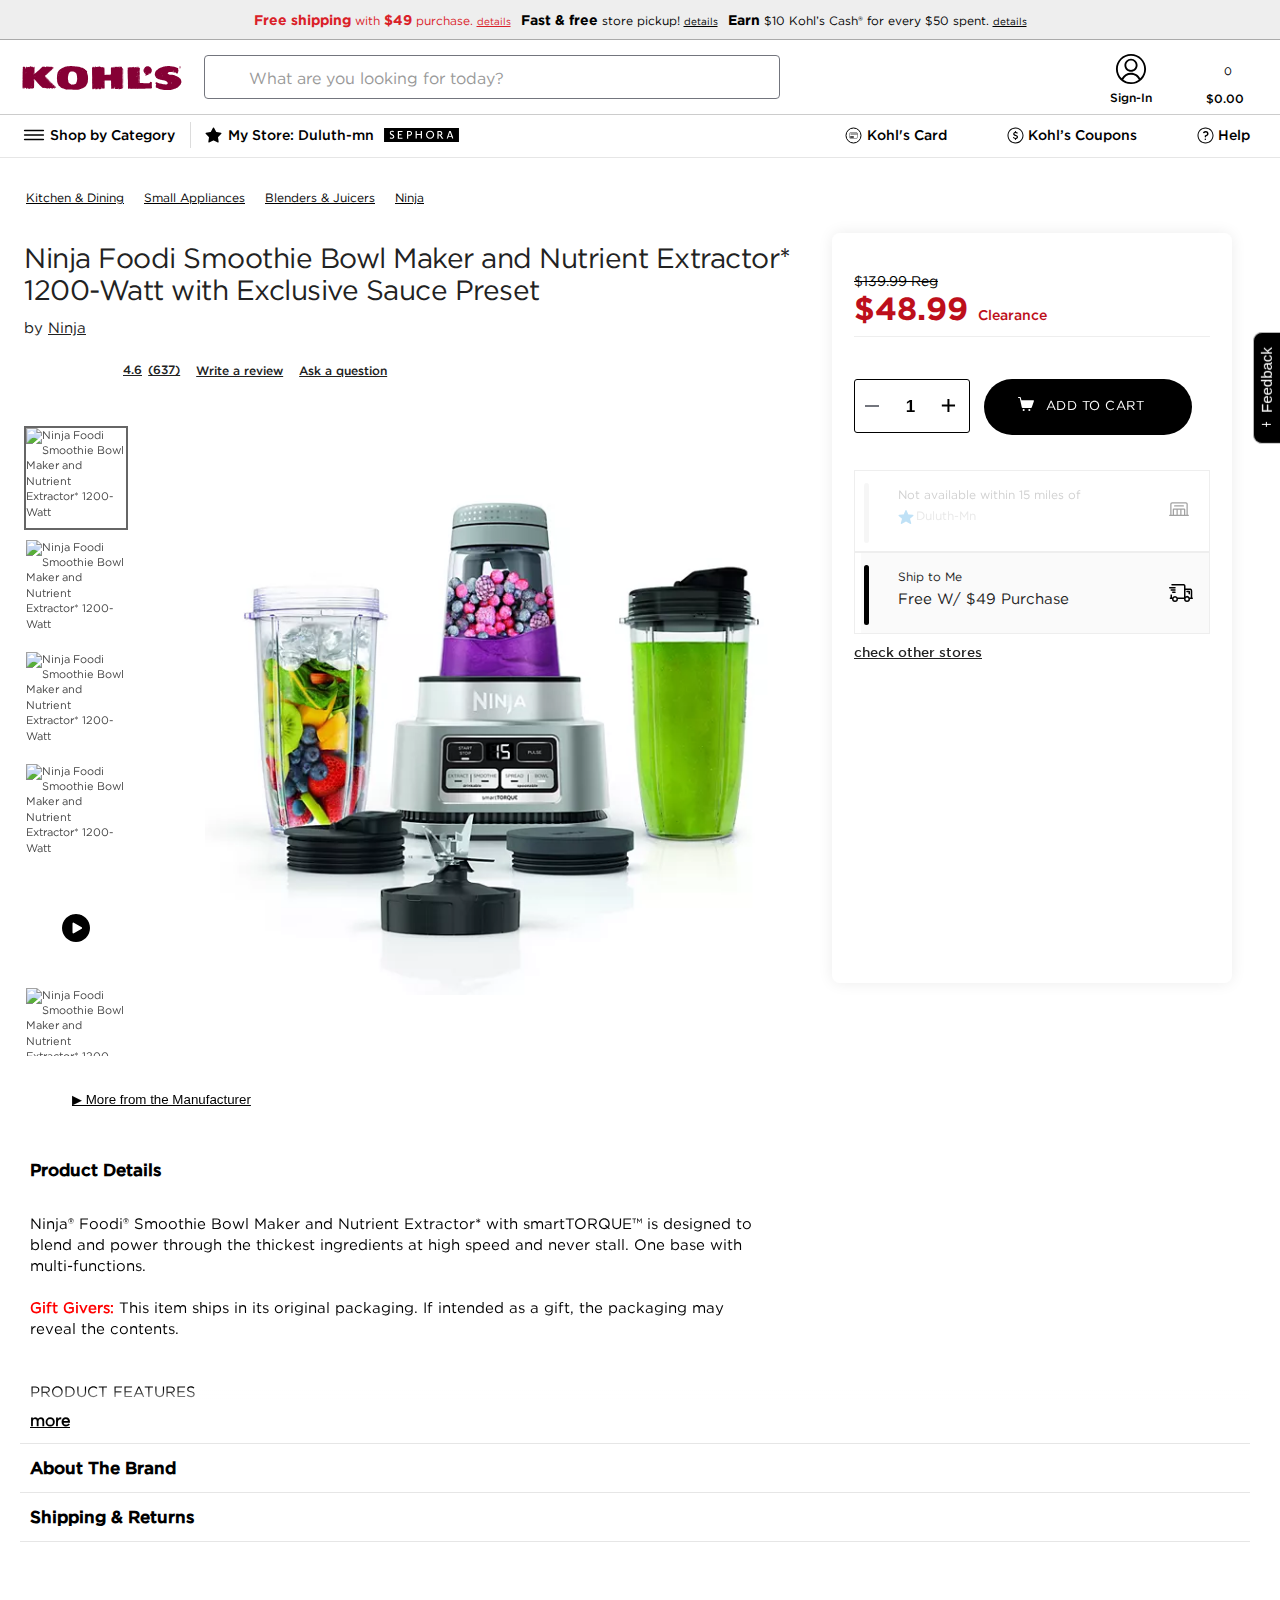
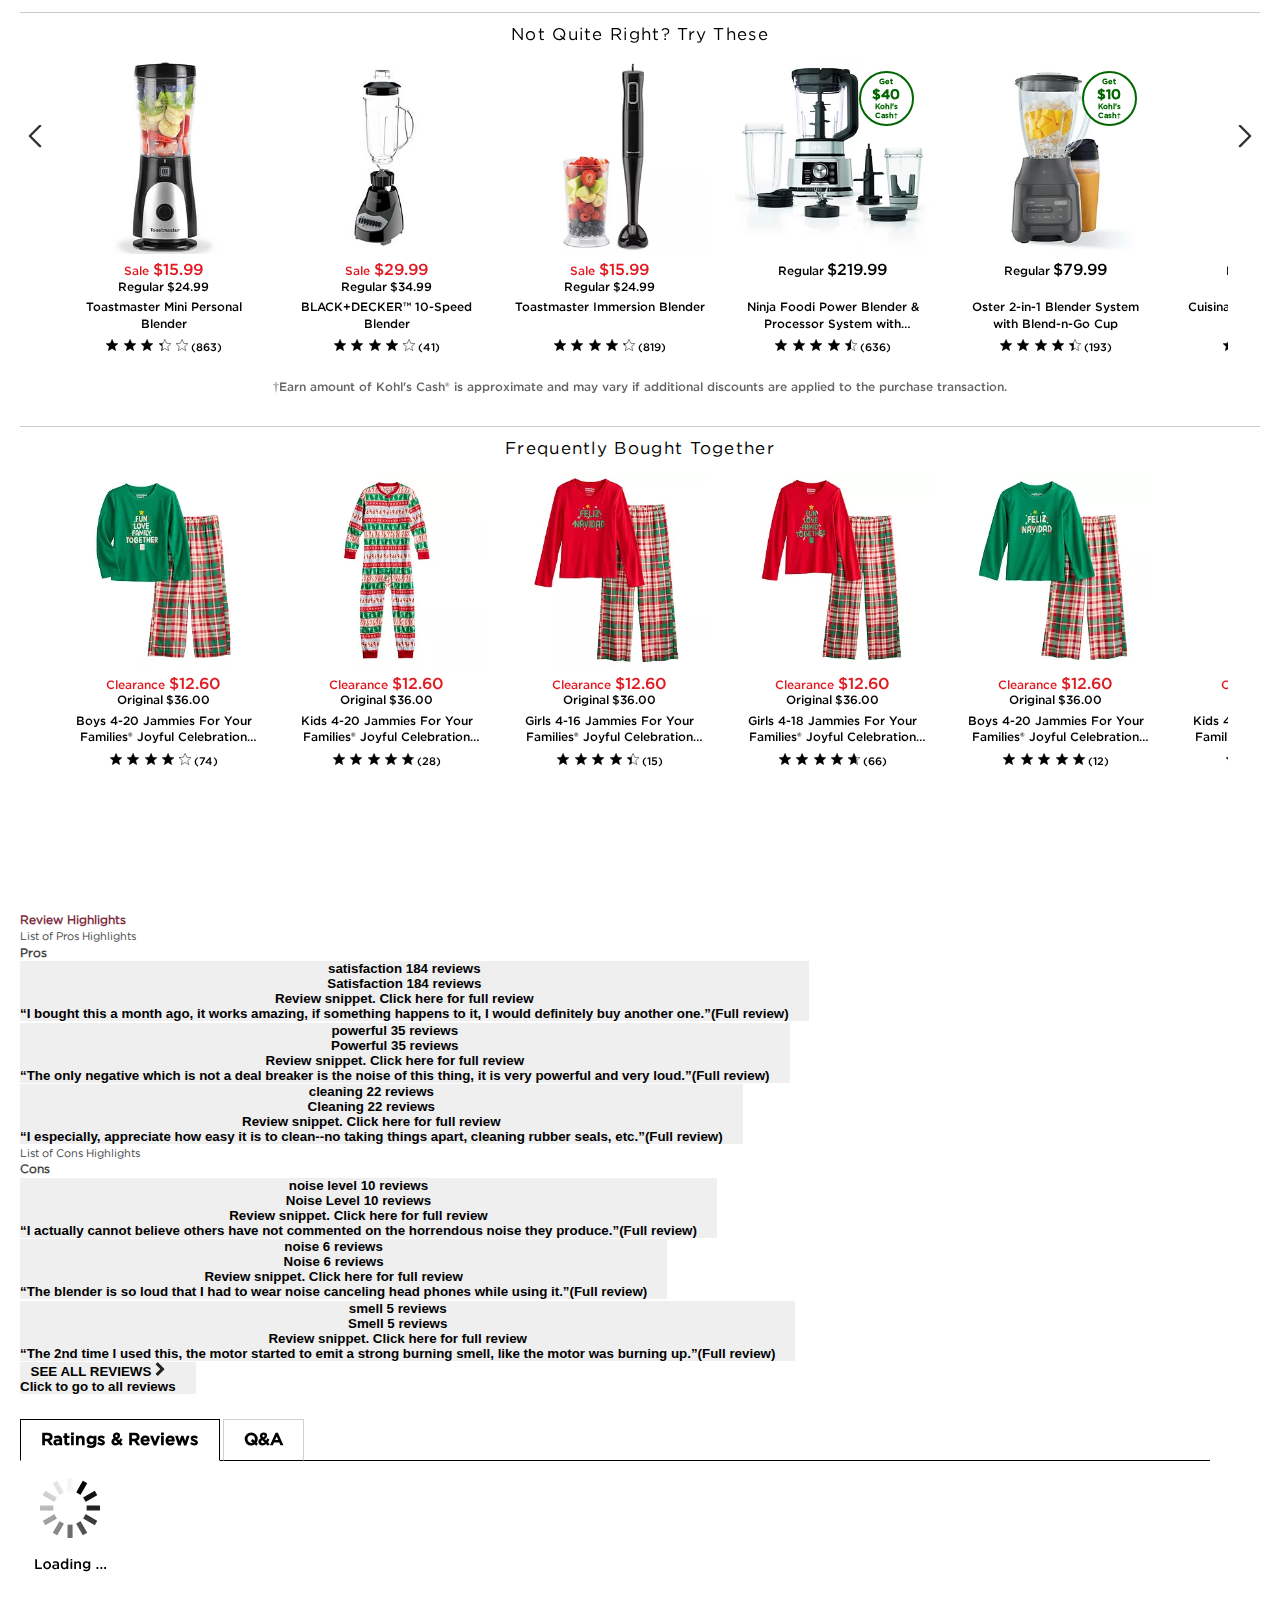
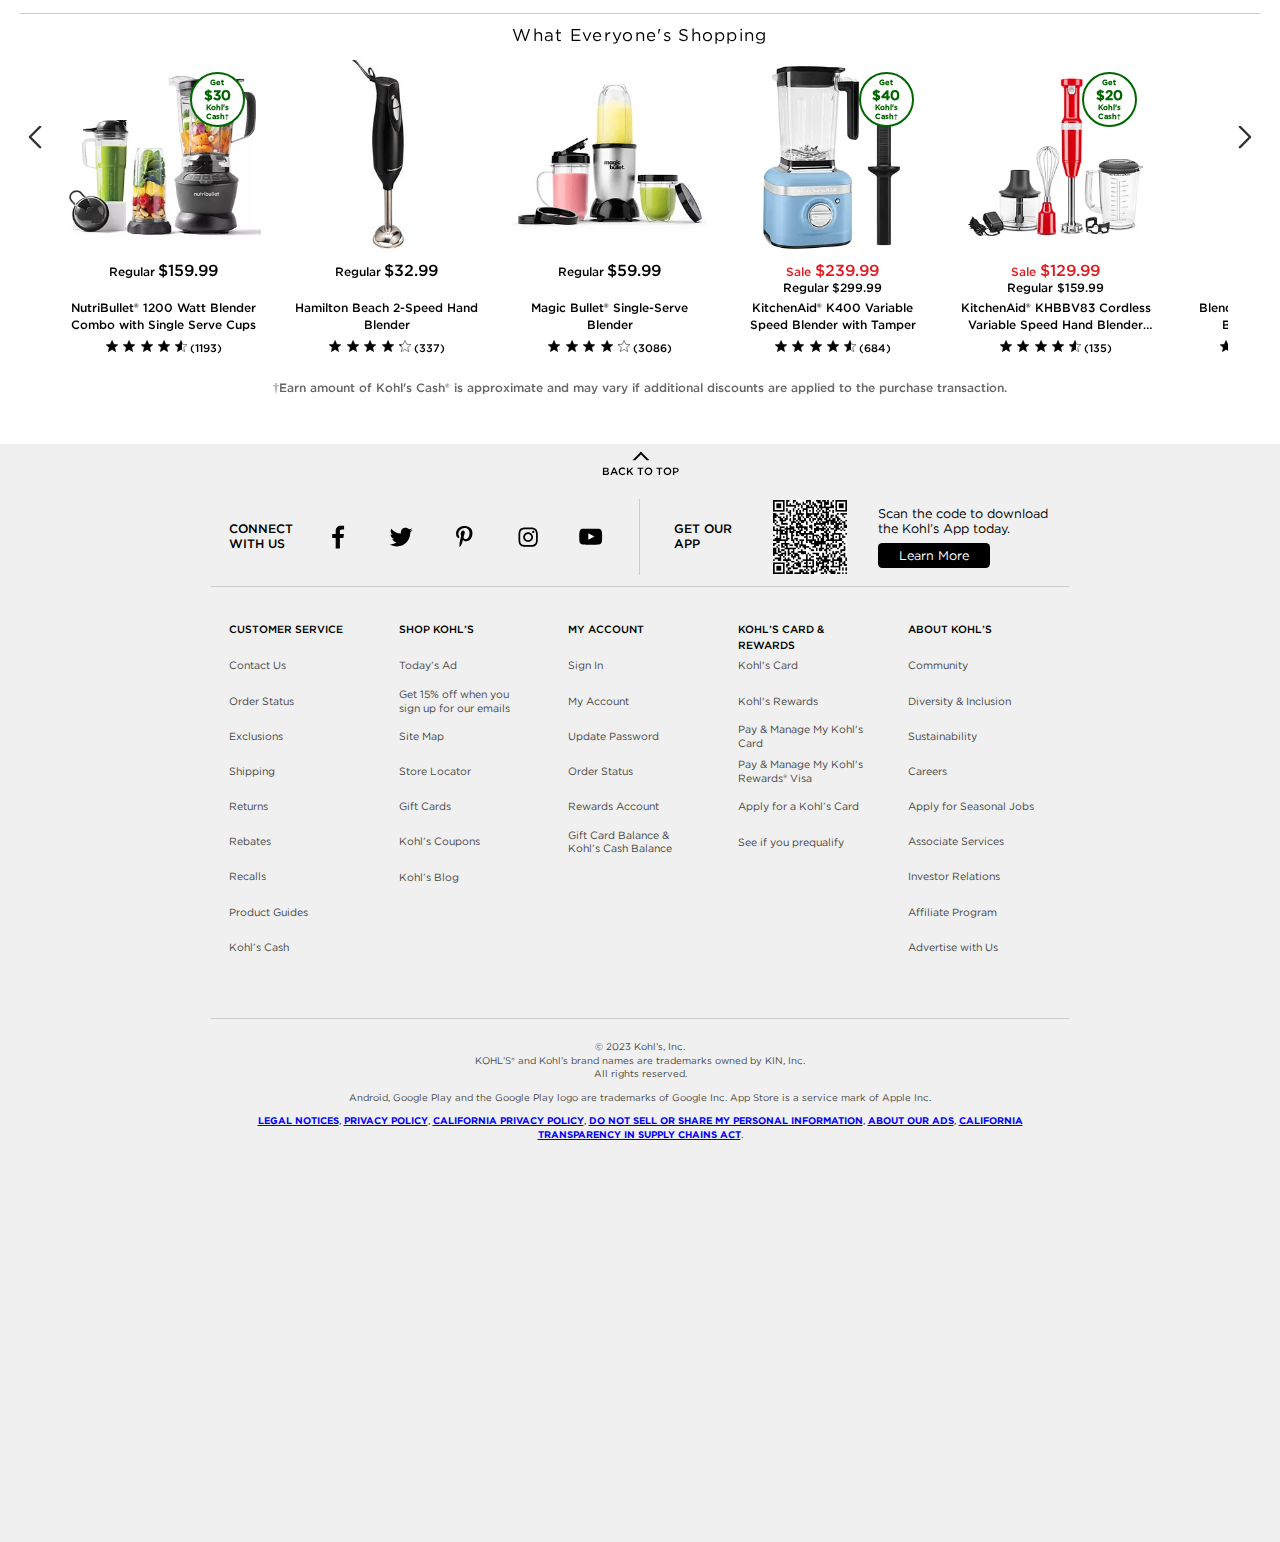
==== index.html @ 89b5c286 "Rename Ninja Foodi Smoothie Bowl Maker and Nutrient Extractor_ 1200-Watt.html to index.html" ====
<!DOCTYPE html>
<!-- saved from url=(0179)https://www.kohls.com/product/prd-4438352/ninja-foodi-smoothie-bowl-maker-and-nutrient-extractor-1200-watt.jsp?fbclid=IwAR3fz-KcuINeIhylhat2MX5pAC2LAgPxrxTvl13F3ALJbV0a78SfAcWjPGs -->
<html lang="en" class="hydrated"><script type="text/javascript" src="./Ninja Foodi Smoothie Bowl Maker and Nutrient Extractor_ 1200-Watt_files/eidf.es5.js" charset="UTF-8" async="async"></script><script type="text/javascript" src="./Ninja Foodi Smoothie Bowl Maker and Nutrient Extractor_ 1200-Watt_files/cds-pips.js" charset="UTF-8" async="async"></script><script async="" src="./Ninja Foodi Smoothie Bowl Maker and Nutrient Extractor_ 1200-Watt_files/tfa.js" id="tb_tfa_script"></script><script async="" src="./Ninja Foodi Smoothie Bowl Maker and Nutrient Extractor_ 1200-Watt_files/analytics.js"></script><script async="true" src="./Ninja Foodi Smoothie Bowl Maker and Nutrient Extractor_ 1200-Watt_files/99ed79db-3aec-4b85-9a61-ed80a2993b62.js" crossorigin="anonymous"></script><script async="true" src="./Ninja Foodi Smoothie Bowl Maker and Nutrient Extractor_ 1200-Watt_files/8e9bd9e0-8284-4dbd-ab20-145759728098.js" crossorigin="anonymous"></script><script async="" src="./Ninja Foodi Smoothie Bowl Maker and Nutrient Extractor_ 1200-Watt_files/scevent.min.js"></script><script type="text/javascript" async="" src="./Ninja Foodi Smoothie Bowl Maker and Nutrient Extractor_ 1200-Watt_files/js"></script><script type="text/javascript" async="" src="./Ninja Foodi Smoothie Bowl Maker and Nutrient Extractor_ 1200-Watt_files/js(1)"></script><script type="text/javascript" async="" src="./Ninja Foodi Smoothie Bowl Maker and Nutrient Extractor_ 1200-Watt_files/js(2)"></script><script type="text/javascript" async="" src="./Ninja Foodi Smoothie Bowl Maker and Nutrient Extractor_ 1200-Watt_files/js(3)"></script><script type="text/javascript" async="" src="./Ninja Foodi Smoothie Bowl Maker and Nutrient Extractor_ 1200-Watt_files/main.MWJjY2ZiZDQwMQ.js" data-id="C4N70OPPGM656MIJUMHG"></script><script type="text/javascript" async="" src="./Ninja Foodi Smoothie Bowl Maker and Nutrient Extractor_ 1200-Watt_files/events.js"></script><script async="" src="./Ninja Foodi Smoothie Bowl Maker and Nutrient Extractor_ 1200-Watt_files/main.3b72c6cf.js"></script><script async="" src="./Ninja Foodi Smoothie Bowl Maker and Nutrient Extractor_ 1200-Watt_files/fbevents.js"></script><script async="" src="./Ninja Foodi Smoothie Bowl Maker and Nutrient Extractor_ 1200-Watt_files/core.js"></script><script type="text/javascript" async="" src="./Ninja Foodi Smoothie Bowl Maker and Nutrient Extractor_ 1200-Watt_files/pinit_main.js"></script><script src="./Ninja Foodi Smoothie Bowl Maker and Nutrient Extractor_ 1200-Watt_files/syndi.min.mjs" type="module"></script><script async="" src="./Ninja Foodi Smoothie Bowl Maker and Nutrient Extractor_ 1200-Watt_files/uwt.js"></script><script type="text/javascript" async="" src="./Ninja Foodi Smoothie Bowl Maker and Nutrient Extractor_ 1200-Watt_files/tag.js"></script><script async="" src="./Ninja Foodi Smoothie Bowl Maker and Nutrient Extractor_ 1200-Watt_files/site.min.js"></script><script src="./Ninja Foodi Smoothie Bowl Maker and Nutrient Extractor_ 1200-Watt_files/ytc.js" async=""></script><script async="" src="./Ninja Foodi Smoothie Bowl Maker and Nutrient Extractor_ 1200-Watt_files/A375953-1cd4-4523-a263-b5b3c8c11fb81.js"></script><script type="text/javascript" async="" src="https://kohls.sspinc.io/v1/ssp.js"></script><script async="" src="./Ninja Foodi Smoothie Bowl Maker and Nutrient Extractor_ 1200-Watt_files/beacon.js"></script><script src="./Ninja Foodi Smoothie Bowl Maker and Nutrient Extractor_ 1200-Watt_files/ytc.js" async=""></script><script src="./Ninja Foodi Smoothie Bowl Maker and Nutrient Extractor_ 1200-Watt_files/ytc.js" async=""></script><script src="./Ninja Foodi Smoothie Bowl Maker and Nutrient Extractor_ 1200-Watt_files/ytc.js" async=""></script><script src="./Ninja Foodi Smoothie Bowl Maker and Nutrient Extractor_ 1200-Watt_files/dy-coll-nojq-min.js" type="text/javascript" async="true"></script><script defer="" crossorigin="anonymous" type="text/javascript" src="./Ninja Foodi Smoothie Bowl Maker and Nutrient Extractor_ 1200-Watt_files/d82d7432-724c-4af9-8884-ffab4841f0a1.js"></script><script type="text/javascript" async="" src="./Ninja Foodi Smoothie Bowl Maker and Nutrient Extractor_ 1200-Watt_files/1.js"></script><script type="text/javascript" async="" src="./Ninja Foodi Smoothie Bowl Maker and Nutrient Extractor_ 1200-Watt_files/track.js"></script><script data-kjs="0|" src="./Ninja Foodi Smoothie Bowl Maker and Nutrient Extractor_ 1200-Watt_files/foundation3.js"></script><script async="" data-kjs="1|" src="./Ninja Foodi Smoothie Bowl Maker and Nutrient Extractor_ 1200-Watt_files/launch-b2dd4b082ed7.min.js"></script><script data-kjs="2|" src="./Ninja Foodi Smoothie Bowl Maker and Nutrient Extractor_ 1200-Watt_files/pdp.app.js"></script><script data-kjs="3|" src="./Ninja Foodi Smoothie Bowl Maker and Nutrient Extractor_ 1200-Watt_files/SkavaOmnitureCode.js"></script><script data-kjs="4|" src="./Ninja Foodi Smoothie Bowl Maker and Nutrient Extractor_ 1200-Watt_files/omniture_tracking.js"></script><script data-kjs="5|" src="./Ninja Foodi Smoothie Bowl Maker and Nutrient Extractor_ 1200-Watt_files/productDetailsPage.js"></script><script data-kjs="6|" src="./Ninja Foodi Smoothie Bowl Maker and Nutrient Extractor_ 1200-Watt_files/apollo-service.js"></script><script type="module" data-kjs="7|" src="./Ninja Foodi Smoothie Bowl Maker and Nutrient Extractor_ 1200-Watt_files/kds-web-core.esm.js"></script><script data-kjs="8|" src="./Ninja Foodi Smoothie Bowl Maker and Nutrient Extractor_ 1200-Watt_files/bundle.js"></script><script data-kjs="9|" src="./Ninja Foodi Smoothie Bowl Maker and Nutrient Extractor_ 1200-Watt_files/pb.module.js"></script><script data-kjs="10|" src="./Ninja Foodi Smoothie Bowl Maker and Nutrient Extractor_ 1200-Watt_files/classic.release.js"></script><script data-kjs="11|" src="./Ninja Foodi Smoothie Bowl Maker and Nutrient Extractor_ 1200-Watt_files/piq.data.js"></script><script data-kjs="12|" src="./Ninja Foodi Smoothie Bowl Maker and Nutrient Extractor_ 1200-Watt_files/piq.view.js"></script><script data-kjs="13|" src="./Ninja Foodi Smoothie Bowl Maker and Nutrient Extractor_ 1200-Watt_files/piq.helper.js"></script><script data-kjs="14|" src="./Ninja Foodi Smoothie Bowl Maker and Nutrient Extractor_ 1200-Watt_files/slick-slider.js"></script><script data-kjs="15|" src="./Ninja Foodi Smoothie Bowl Maker and Nutrient Extractor_ 1200-Watt_files/jcarousel.js"></script><script data-kjs="16|" src="./Ninja Foodi Smoothie Bowl Maker and Nutrient Extractor_ 1200-Watt_files/panel.addToCart.js"></script><script data-kjs="17|" src="./Ninja Foodi Smoothie Bowl Maker and Nutrient Extractor_ 1200-Watt_files/product-content"></script><script data-kjs="18|" src="https://uat1.hlserve.com/Delivery/ClientPaths/Library/hook.js?cid=164"></script><script async="" data-kjs="19|last" src="./Ninja Foodi Smoothie Bowl Maker and Nutrient Extractor_ 1200-Watt_files/oo_desktop.js"></script><script async="" data-kjs="20|last" type="text/javascript">var CRL8_SITENAME = $env.curalateSiteName;!function(){var e=window.crl8=window.crl8||{},n=!1,i=[];e.ready=function(e){n?e():i.push(e)},e.pixel=e.pixel||function(){e.pixel.q.push(arguments)},e.pixel.q=e.pixel.q||[];var t=window.document,o=t.createElement("script"),c=e.debug||-1!==t.location.search.indexOf("crl8-debug=true")?"js":"min.js";o.async=!0,o.src=t.location.protocol+"//edge.curalate.com/sites/"+CRL8_SITENAME+"/site/latest/site."+c,o.onload=function(){n=!0,i.forEach(function(e){e()})};var r=t.getElementsByTagName("script")[0];r.parentNode.insertBefore(o,r.nextSibling)}();</script><script data-kjs="21|last" src="./Ninja Foodi Smoothie Bowl Maker and Nutrient Extractor_ 1200-Watt_files/biInitial.app.js"></script><script async="" data-kjs="22|last" src="./Ninja Foodi Smoothie Bowl Maker and Nutrient Extractor_ 1200-Watt_files/bv.js"></script><script async="" data-kjs="24|last" src="./Ninja Foodi Smoothie Bowl Maker and Nutrient Extractor_ 1200-Watt_files/async-ads.js"></script><script async="" data-kjs="25|last" src="./Ninja Foodi Smoothie Bowl Maker and Nutrient Extractor_ 1200-Watt_files/br-trk-5117.js"></script><script async="" data-kjs="26|last" src="./Ninja Foodi Smoothie Bowl Maker and Nutrient Extractor_ 1200-Watt_files/bd-experience-rendering-sdk.min.js"></script><script data-kjs="27|delayed" src="./Ninja Foodi Smoothie Bowl Maker and Nutrient Extractor_ 1200-Watt_files/184399-89471702884776.js"></script><script async="" data-kjs="28|delayed" src="./Ninja Foodi Smoothie Bowl Maker and Nutrient Extractor_ 1200-Watt_files/f(3).txt"></script><script type="text/javascript" src="chrome-extension://mdnleldcmiljblolnjhpnblkcekpdkpa/libs/customElements.js" class="__REQUESTLY__SCRIPT"></script><head class="at-element-marker"><meta http-equiv="Content-Type" content="text/html; charset=UTF-8"><style data-styles="">kds-scanner-input,kds-list-item,kds-look-ahead,kds-dropzone,kds-filter,kds-help-dialogue,kds-product,kds-date-picker,kds-digit-input,kds-dropdown,kds-footer,kds-header,kds-number-input,kds-price-story-old,kds-savings,kds-table,kds-alert,kds-badge,kds-breadcrumbs,kds-cart-summary,kds-cash-counter,kds-menu,kds-pagination,kds-progress-bar,kds-radio,kds-rating,kds-search-bar,kds-slider-control,kds-stepper,kds-tab-bar,kds-tag,kds-text-area,kds-thumb-rating,kds-toggle,kds-top-bar,kds-modal,kds-accordion,kds-banner,kds-loading-spinner,kds-time-picker,kds-tooltip,kds-text-input,kds-price-story,kds-checkbox,kds-button,kds-input-message{visibility:hidden}.hydrated{visibility:inherit}</style>
		<title>Ninja Foodi Smoothie Bowl Maker and Nutrient Extractor* 1200-Watt</title>
		<meta name="viewport" content="initial-scale=1.0, maximum-scale=1.0, minimum-scale=1.0, user-scalable=0">
		
		
		
			<script>Object.defineProperty(document, "referrer", {get : function(){ return ""; }});</script><script type="text/javascript">/* $inline deploy/environment.js */
/*! environment.js bundle */
(function() {var _global = this||(1,eval)('this');$env = _global.$env||{};$env.builds = $env.builds||{};if (!$env.builds['environment']) {$env.builds['environment'] = 1689179339864;$env.built = 1689179348357;$env.toString = function() { return 'Kjs core, built: ' + new Date(this.built); };}if ($env.resource) $env.resource('environment.js', {intact: false, loaded: (+new Date())});}).call((function() {return this;})());
/*! boot.fw.js */
(function(){var e=this||(0,eval)('this');$env=e.$env||{};$env.multiple=!!$env.$ns&&!!$env.$ns;if(!$env.multiple){$env.$global=e;$env.$config=!0;$env.namespace='Kjs';$env.core='Kohls';$env.useGlobals=!0;$env.idPrefix='K';$env.zBase=1e5;$env.bodyClass='kjs';$env.topLoad=!1!==$env.topLoad;$env.s={};$env.qSwitch=$env.qSwitch||{};$env.module={};$env.tpl={};$env.packages=$env.packages||{};$env.messages={};$env.$multipleLoad=function(e){e('Kjs',function(){Kjs.log.warn({msg:'msgMultipleEnv',count:e.$loadCount})})}}}).call(function(){return this}());
/*! boot.env.js */
(function(){var e=this||(0,eval)('this'),t=e.$env;t.$loadCount=(t.$loadCount||0)+1;if(t.$loadCount>1){t.multiple=!0;'function'==typeof t.$multipleLoad&&t.$multipleLoad(t)}else{var o=function(n,i,s){var r;if(n){(r=o.q[n]=o.q[n]||[]).$name=n;'function'==typeof i&&(s={ftn:i,exec:s});s&&s.ftn&&function(e,t){var o;if(t&&'object'==typeof t&&'function'==typeof t.ftn){o={ftn:t.ftn,opt:t.exec};t.isLIFO?e.splice(0,0,o):e.push(o);e.$n=(e.$n||0)+1;e.$nq=(e.$nq||0)+(e.$done?0:1)}}(r,s);if(r.$reset){r.$done=!1;r.$reset=!1}!1===o.qSwitch[n]||i&&!r.$done&&'boolean'!=typeof i||function(n,i){var s=(((t||o||{}).$ns||{}).errors||{}).exec,r=function(){var t,o,i;n.$t=0;for(;n.length;){t=n.shift();o=t.ftn;if(s){(i=t.opt||{}).info=(i.info||'Genesis queue')+' ($env.q:'+n.$name+')';s&&s(function(){o.call(n)},i)}else try{o.call(n)}catch(t){e.console&&console.error(t)}}n.$done=!n.$reset;n.$reset=!1};i?r():n.$t||(n.$t=setTimeout(r,10))}(r,!0===i);return{reset:function(){r.$reset=!0}}}r=[];for(var c in o.q)r.push(c);return r}
;t&&('object'!=typeof t||t.$config)||e.console&&console.error('BOOT: No framework configuration was provided!');o.q={};if('object'==typeof t){for(var n in t||{})t.hasOwnProperty(n)&&(o[n]=t[n]);t.$config&&(t=void 0)}o.resource=function(e,t){var n,i,s,r;if(e)'js'==(i=(n=e.split('/').pop().split('?')[0]).substring(n.lastIndexOf('.')+1))?s=n.replace(/-debug\.js$/,'.js'):'css'==i&&(s=n.replace(/-debug\.css$/,'.css'));else{s=t.key;i=t.type||(s?'js':'unknown')}r=o.resource.list[s]||{type:i,url:e||s,t:+new Date};o.resource.list[s]=Kjs.extend(r,t);return r};o.resource.list={};o.$conflict=t;e.$env=o;var i='googletag';(i=e[i]=e[i]||{}).cmd=i.cmd||[];e._googCsa=e._googCsa||function(){(e._googCsa.q=e._googCsa.q||[]).push(arguments)};e._googCsa.t=1*new Date;if('function'==typeof o.$boot){o.$boot(o);delete o.$boot}e.document&&function(){try{var t,n,i=e.document.cookie.split('; ');for(t=0;n=i[t]&&i[t].split('=');t++)if('kjsBTDebug'==n.shift()){o.kjsBTDebug=n.shift();+o.kjsBTDebug&&$env(o.namespace,function(){
var e=document.createElement('div');e.setAttribute('id','kjsBTDebug');e.setAttribute('class','KJS-BT-Debug');e.setAttribute('style','position:fixed;top:0;right:0;border:1px solid #cccccc;padding:2px 5px;z-index:100000;background-color:#ffffff;');var t=document.createElement('div'),o=document.createTextNode('ENVIRONMENT LOADED');t.appendChild(o);e.appendChild(t);document.body.append(e)})}}catch(e){o($env.namespace,function(){Kjs.log.warn('boot.env.js: Failed to create container for displaying data in UI in BlueTriangle synthetic environment')})}}()}}).call(function(){return this}());
/*! boot.guts.js v2.2.1 + revisions */
(function(){'use strict';var e=this||(0,eval)('this'),t=e.$env||{};if(!t.$ns){var n,r,o,i,c=!e.document,a='[object process]'==Object.prototype.toString.call(e.process),l=Array.prototype.slice,u=e.setTimeout,s=function(){},f=function(){var t=c?'':/(msie) ([\w.]+)/.exec(navigator.userAgent.toLowerCase())||[],n=!c&&(!!e.MSInputMethodContext&&!!document.documentMode),r=!c&&!!/(rv\:[\w.]+)/.exec(navigator.userAgent);if(t=!!t[1]){(t={})['le 5']=!(!document.all||document.compatMode);t['le 6']=!(!document.all||window.XMLHttpRequest);t['le 7']=!(!document.all||document.querySelector);t['le 8']=!(!document.all||document.addEventListener);t['le 9']=!(!document.all||window.atob);t['le 10']=!!document.all;t['eq 11']=n;t['ge 11']=n||r}return function(e){return e?t&&t[e]:!!t||r||n}}(),p=function t(n){var r,o,i,c,a,u,s=l.call(arguments,1),f=e.$env||{};if('boolean'==typeof n){i=n;n=s.shift()}n=n||{};for(;s.length;){c='function'==typeof(r=s.shift());for(o in r)if('prototype'!=o&&(c&&r.hasOwnProperty(o)||!c)&&(a=n[o],u=r[o],
f.extendFalsey?!a||u:void 0===a||void 0!==u))if(i&&'object'==typeof r[o]&&null!==n[o]&&r[o]!=n&&r[o]!=r&&n[o]!=r[o]&&n[o]!=e){'object'!=typeof n[o]&&(n[o]=Array.isArray(r[o])?[]:{});t(n[o],r[o])}else n[o]=r[o]}return n},v=function(e){var t='boolean'==typeof e,n=t?[e,{}]:[{}],r=l.call(arguments,t?1:0);return p.apply(this,n.concat(r))},d=function(e,t){e&&Object.keys(e).forEach(function(n){(void 0===e[n]||t&&''===e[n])&&delete e[n]});return e},m=function(e){e=e||{};for(var t in e)e.hasOwnProperty(t)&&delete e[t];return e},y=function(e){var t,n=l.call(arguments,1);if('boolean'==typeof e){t=e;e=n.shift()}function r(){}r.prototype=e||{};return p.apply(this,t?[!0,new r].concat(n):[new r].concat(n))},h=function(e,t){var n=l.call(arguments,2);return function(){return t.apply(e,n.concat(l.call(arguments)))}},g=function(e,t){var n=l.call(arguments,2);return function(){return t.apply(e,[this].concat(n,l.call(arguments)))}},b=function(t,n){var r=l.call(arguments,2);return function(o){
return!f()||o&&o.currentTarget?n.apply(t,[o].concat(r,l.call(arguments,1))):n.apply(t,[e.event].concat(r,l.call(arguments)))}},$=function(t,n){var r=l.call(arguments,2);return function(o){if(!f()||o&&o.currentTarget){o.stopPropagation&&o.stopPropagation();return n.apply(this,[y(t,{event:o})].concat(r,l.call(arguments,1)))}e.event.stopPropagation();return n.apply(this,[y(t,{event:e.event})].concat(r,l.call(arguments)))}},j=function(e,t){var n=l.call(arguments,2);return function(){var r=l.call(arguments),o=t.apply(this,[e].concat(n,r));e&&!1!==o&&('object'==typeof o?e.apply(o.context||this,r.concat(o.args||[])):e.apply(this,r))}},w=(r=function(e,t){var r=!(!e||e.done);if(e&&!e.done){e.isInterval?clearInterval(e.timer):t||clearTimeout(e.timer);e.done=!0;$env.retainTimers||delete n.reg[e.timer]}return r},o=function(){if(this.isInterval){this.invocations++;(this.ftn(this.iterations,this.t)||this.iterations&&!--this.iterations)&&r(this)}else{this.ftn();this.iterations--;r(this,!0)}},i=function(e){var t=v(e,{done:!1
}),r=h(t,o);if(1==t.iterations){t.t=t.t||1;t.timer=u(r,t.t);n.nTim++}else{t.isInterval=!0;t.t=t.t||250;t.invocations=0;t.timer=setInterval(r,t.t);n.nInt++}n.reg[t.timer]=t;return t},p(n={nTim:0,nInt:0,reg:{}},{clear:function(e){var t;if(e)t=r(n.reg[e]);else if(-1==e)for(e in n.reg)r(n.reg[e]);return t},set:i,reset:function(e){var t=n.reg[e];if(t&&!t.isInterval&&r(t)){n.nTim--;t=i(t)}return t}})),x=function(e,t,n){!0===e&&(e=0);if('number'!=typeof e){n=t;t=e;e=1}return w.set({ftn:t,iterations:e,t:n}).timer},I=e.performance&&performance.timeOrigin&&performance.now?function(){var e=performance.now(),t=new Date(performance.timeOrigin);t.setMilliseconds(t.getMilliseconds()+e);return+t}:function(){return+new Date},M=function(t){return(e.$env||{}).$ns||function(){var n=p(e.$env,t),r=n.namespace||'NS',o=n.core||'NS',i=e[r];n.namespace=r;n.core=o;n.jQuery1=e.jQuery||e.$;try{n.jQuery1().jquery||delete n.jQuery1}catch(e){delete n.jQuery1}i=p(i,{$env:n,core:o,global:e,noDOM:c,isNode:a,emptyFn:s,msie:f,extend:p,descend:v,
clean:d,drain:m,object:y,timers:w,_:x,bind:h,bindEx:g,bindEvent:b,bindProxy:$,bindF:j,now:I,toString:function(){return'[object '+r+']'}});e[r]=i;n.$ns=i;e.$env=n;n=void 0;i=void 0;return e.$env.$ns}()};'object'==typeof module&&module&&'object'==typeof module.exports?module.exports=M:'object'==typeof t.$api?$env.$api.guts=$env.$api.guts||M:M()}}).call(function(){return this}());
/*! boot.config.js */
!function(){if(!$env.multiple){var e=function(e){Object.keys(e).forEach(function(o){$env[o]=$env[o]||e[o]})};if($env.$env){for(;$env.$env.length;)e($env.$env.shift());delete $env.$env}e({devEnv:!0,resourceRoot:'/',serviceRoot:'/snb/',jsSubdomainURL:'',cssSubdomainURL:'',imageSubdomainURL:'',htmlSubdomainURL:'',jsScriptPath:'javascript/',jsModulePath:'javascript/deploy/',jsLoosePath:'javascript/',htmlFilePath:'javascript/',cssFilePath:'css/',imgFilePath:'css/images/',reportErrors:!1,modalCSS:'fancybox/jquery.fancybox-1.3.4.css',modalJS:'deploy/overlay.js',expiredSessionUrl:'/common/session_timeout.jsp',errorLogApiUrl:'${Kjs.global.location.origin}/uierrorLogging.jsp',googleMapsApiKey:'AIzaSyBSu56XY0uIviQMa40WAy8MSxsTPSYeJMA'})}}();
(function() {var resource = $env.resource('environment.js');var now = (+new Date());resource.loaded = resource.loaded||now;resource.parsed = now;resource.intact = true;})();
// ----- End of environment.js bundle -----
</script>

		
		
    
        <link rel="canonical" href="https://www.kohls.com/product/prd-4438352/ninja-foodi-smoothie-bowl-maker-and-nutrient-extractor-1200-watt.jsp">
        <link rel="alternate" media="only screen and (max-width: 800px)" href="https://www.kohls.com/product/prd-4438352/ninja-foodi-smoothie-bowl-maker-and-nutrient-extractor-1200-watt.jsp">
    
    
    
    
    
        <meta name="title" content="Kohls">
        <meta name="description" content="The Ninja Foodi Power Nutri Duo Blender with smartTORQUE is designed to power through the thickest ingredients at high speed and never stall. Make thick smoothie bowls in the Power Nutri Bowl or smooth drinks in the Power Nutri Cup. One base provides multiple functions. ">
    

    <meta name="twitter:card" content="summary_large_image">
    <meta name="twitter:site" content="@kohls">
    
     <meta property="fb:app_id" content="207826302581986">
    
    <meta property="og:type" content="product">
    <meta property="og:site_name" content="Kohl&#39;s">
    <meta property="og:description" content="">
    <meta property="og:title" content="Ninja Foodi Smoothie Bowl Maker and Nutrient Extractor* 1200-Watt">
    <meta property="og:url" content="https://www.kohls.com/product/prd-4438352/ninja-foodi-smoothie-bowl-maker-and-nutrient-extractor-1200-watt.jsp">
    <meta property="og:price:currency" content="USD">


		<style type="text/css">/* $inline pdpHeader.css */
@charset "UTF-8";@keyframes loadingSpinner{0%{transform:rotate(0deg)}to{transform:rotate(360deg)}}@keyframes loading{to{background-position:315px 0,0 0,0 190px,50px 195px}}.disabled{display:none!important}.pdp-image-view .close-button,.pdp-shipment-info-boss.vgc-addtobag{display:none}body{font-family:"Gotham 4r"}body #content{max-width:1440px;min-width:auto!important;width:100%;display:-ms-inline-flexbox;margin:0 auto}body .external{max-width:1440px;min-width:auto!important;padding:0 20px}body .pdp-content{max-width:1440px;min-width:auto!important;margin:0 auto}body .pdp-content .PDP_breadcrumb .bread-crupms{list-style-type:none;margin:0;padding:0;overflow:hidden;display:flex;justify-content:flex-start}body .pdp-content .PDP_breadcrumb .bread-crupms .divider-vertical{width:1px;height:11px;border-radius:4px;background-color:#ccc;margin-top:19px}body .pdp-content .PDP_breadcrumb .bread-crupms li{display:flex}body .pdp-content .PDP_breadcrumb .bread-crupms li a{display:block;font-family:"Gotham 4r";font-size:12px;font-stretch:normal;font-style:normal;font-weight:400;height:18px;letter-spacing:normal;line-height:1.5;margin:0 6px;padding:16px 0;text-align:center;text-decoration:underline}body .pdp-content #PDP_colGrid{display:grid;width:100%;min-height:600px;height:100%;grid-template-columns:62% 35%;-ms-grid-columns:62% 3% 35%;grid-gap:3%;display:-ms-grid}body .pdp-content .adv-container{max-width:1440px;min-width:auto!important}body .pdp-content .adv-container div{background-color:#91a991;min-height:200px;border-radius:10px;margin-bottom:10px}body #PDP_block1 .pdp-main-bazarvoice-ratings{padding:0 0 20px}body #PDP_block1 .pdp-title-container{padding:0 0 20px}body #PDP_block1 .pdp-title-container .product-title{font-family:"Gotham 4r",Helvetica,Arial;font-size:28px;font-weight:400;font-style:normal;font-stretch:normal;line-height:1.14;letter-spacing:-0.5px;color:#222;padding-left:4px;display:inline-block;max-height:64px;overflow:hidden}body #PDP_block1 .pdp-title-container .sub-product-title{height:11px;font-family:"Gotham 4r";font-size:15px;line-height:0.73;letter-spacing:normal;color:#222;margin-top:12px;padding-left:4px}body #PDP_block1 .pdp-title-container .sub-product-title a{color:#222;text-decoration:underline}body #PDP_block2 #product-specifications{box-sizing:border-box;box-shadow:0 0 15px 0 rgba(0,0,0,0.08);border-radius:8px;background-color:#fff;margin:0 auto;position:relative;padding:22px;min-height:750px}body .pdp-slider.hidden .slides{opacity:1}body .pdp-image.hidden{height:100%}body .pdp-image.hidden:after{animation:loadingSpinner 1400ms linear infinite;background-image:url([data-uri]);background-position:center;background-repeat:no-repeat;background-size:50px;content:"";height:100%;left:0;position:absolute;top:0;width:100%;z-index:-1}.pdp-content .creative_badge_block{box-sizing:border-box;margin:0 0 8px;text-transform:uppercase}.modal-overlay .pdp-content .creative_badge_block{display:none}.pdp-content .creative_badge_block .creativeBest,.pdp-content .creative_badge_block .creativeTop{display:inline-block;width:auto;height:auto;border:none;clear:both;margin-top:0;margin-bottom:0;position:relative}.pdp-content .creative_badge_block .creativeBest .creativeBadgeBest,.pdp-content .creative_badge_block .creativeBest .creativeBadgeTop,.pdp-content .creative_badge_block .creativeTop .creativeBadgeBest,.pdp-content .creative_badge_block .creativeTop .creativeBadgeTop{font-family:"Gotham 4r",Arial,Helvetica,sans-serif;font-size:0.6rem;text-align:center;color:#0074c2;border:1px solid;border-radius:2px;padding:4px 10px;display:inline-block;line-height:normal;width:auto;height:auto;line-height:normal;margin-left:0;margin-right:0;position:relative;top:0}.product_boss_tmpl .product_boss_tmpl input#addtobagID{background-color:#000!important;background-position:18% 45%!important;border-radius:30px;padding-left:15px;height:56px}.pdp-slider.hidden .slider-image-box,.pdp-product-swatch,.bodypdp-main-bazarvoice-ratings{background:linear-gradient(45deg,white,10%,#ccc);background-color:#ededed;background-repeat:no-repeat;animation:loading 1.5s infinite}.pdp-slider.hidden .video .slider-image-box{background:none}@media only screen and (max-width:843px){body #PDP_block1 .pdp-title-container .product-title{font-size:24px}body #PDP_block1 .pdp-title-container .sub-product-title{margin-top:0;font-size:14px}}@media only screen and (max-width:728px){body .pdp-additional-links,body #backArrow,body .flex-direction-nav,body .pdp-image div,syndigo-mosaic-modal{display:none}ul.bread-crupms li.pdp-breadcrumb-name:nth-child(3),ul.bread-crupms li.pdp-breadcrumb-name:nth-last-child(-n+2){flex-shrink:0!important}ul.bread-crupms li.pdp-breadcrumb-name:nth-last-child(-n+2) a{overflow:visible;text-overflow:initial}.pdp-slider.hidden:after,body .slider-image.active:after{animation:loadingSpinner 1400ms linear infinite;background-image:url([data-uri]);background-position:center;background-repeat:no-repeat;background-size:50px;content:"";height:100%;left:0;position:absolute;top:0;width:100%;z-index:-1}body .pdp-content .creative_badge_block{padding:0 14px}body #PDP_block1 .pdp-title-container .product-title{letter-spacing:-0.01em}body #backButton{flex-grow:0;flex-shrink:0}body div.pdp-content .PDP_breadcrumb .bread-crupms{margin:0;padding:0 6px}body div.pdp-content .PDP_breadcrumb .bread-crupms li{flex-grow:1;flex-shrink:200;min-width:0;position:relative}body div.pdp-content .PDP_breadcrumb .bread-crupms li a{color:#000;overflow:hidden;text-overflow:ellipsis;white-space:nowrap;width:100%}body div.pdp-content .PDP_breadcrumb .bread-crupms .next-arrow:after{content:"/";position:absolute;top:50%;transform:translateY(-50%)}body .pdp-image{height:auto}body .pdp-slider.hidden .slides{opacity:0}body .slides{max-height:400px}body .slider-image .slider-image-box{height:auto;width:100%;border:0!important}body .pdp-slider{width:100%;margin:0 auto}body .pdp-slider-cnt{height:auto;overflow:hidden;width:100%}body .pdp-slider .slider-image.video img{margin:0 auto;left:0}body .slider-image{width:100vw;padding:0}body .pdp-image-view{height:auto;min-height:100vw}body .slider-image img{width:100vw;max-width:400px;min-height:400px}body .slides{max-height:400px}body .pdp-content #PDP_colGrid{display:inline-block;grid-template-columns:100%;position:relative;z-index:9}body #PDP_block1,body #PDP_block2,body #PDP_product_details{box-sizing:border-box;max-width:100%;min-height:0;padding:0;position:relative;width:auto!important;z-index:1}body div.pdp-content .PDP_breadcrumb{margin:0}body #PDP_block1 .pdp-title-container{margin-bottom:10px;padding:3px 10px 0}body .pdp-image.hidden:after{background-image:none}.bodypdp-main-bazarvoice-ratings{min-height:32px}.slider-image-box{background:none;animation:none}}@media only screen and (max-width:428px){body #PDP_block1 .pdp-title-container .product-title{font-size:18px}}@font-face{font-family:"Gotham SSm 5r";src:url(829D64D85CE50D8A4.eot);src:local("?"),url(829D64D85CE50D8A4.eot?#hfj) format("embedded-opentype"),url([data-uri]);font-weight:normal;font-style:normal}@font-face{font-family:"Gotham 4r";src:url(FB3BD7E69CD602801.eot);src:local("?"),url(FB3BD7E69CD602801.eot?#hfj) format("embedded-opentype"),url([data-uri]);font-weight:normal;font-style:normal}@font-face{font-family:"Gotham 5r";src:url(32D33E207BDBD7AAC.eot);src:local("?"),url(32D33E207BDBD7AAC.eot?#hfj) format("embedded-opentype"),url([data-uri]);font-weight:normal;font-style:normal}@font-face{font-family:"Gotham 7r";src:url(5BE87D4A4775C04E9.eot);src:local("?"),url(5BE87D4A4775C04E9.eot?#hfj) format("embedded-opentype"),url([data-uri]);font-weight:normal;font-style:normal}@font-face{font-family:"Gotham 8r";src:url(04C1D4CA4EFF6227C.eot);src:local("?"),url(04C1D4CA4EFF6227C.eot?#hfj) format("embedded-opentype"),url([data-uri]);font-weight:normal;font-style:normal}@font-face{font-family:"Gotham MediumItalic";src:local("?"),url(data:;base64,[base64]/b6m0AAAAAL9vu4H/ff84BMUDmgACAAkAAgAAAAAAAAABAAAC2v84AEYE7v99/[base64]//wDXgA+ArYAGQENAGQBuABGAbj/xwGuAHYChgBTASX/ygGbADUBJQAJAgn/fQLUAEQBlABeAl7/5QJd//cCjwAUAl///wKCAEICWAAeApAAIgKCABMBKAALASj/ywKAAEoCgAA+AoAAJgIdAGID1AA6Avv/zgLNABMC2gBLAwcAEwKUABMClQATAw4ASgL0ABMBPQAaAjT/4wLTABMCagATA2QAEwMSABMDRABMAqIAEwNEAEwC0wATAn3//wJqAG0C+gBWAtEAggRKAIgCuv/VAo8AawKp/+0Bxv/+AgkAfwHG/8AB9ABiAlj/jQH0AQYCRwANApwABQIxACwCnAAsAlgALAGMACECmv/nAmoABQEeAAwBHf+DAkYABQEeAAwDtgAFAmkABQKGAC0CnP/aApwALAGcAAUB8v/wAZkAQAJqADACRQBWA1UAXAI8/9QCSf/KAir/6AHnADIBSwCHAef/1wHvAEEC+//OAvv/0QLaAEsClAATAxIAEwNEAEwC+gBWAkcADQJHAA0CRwANAkcADQJHAA0CRwANAjEALAJYACwCWAAsAlgALAJYACwBHgAMAR4ADAEeAAwBHgAMAmkABQKGAC0ChgAtAoYALQKGAC0ChgAtAmoAMAJqADACagAwAmoAMAGbAHMBpQBYAkIARQJ+//YCeAA2AesAgQI1AFwCdAAFAz4ASwM+AEsCuQB2AfQA3QH0AK4EJf/MA0T/6QJn//kCxAA5A0QATAM+AEsBhgA1AY4ANgMZACEDtAANAob/0AIdACABLwAJBDcAIQIa/+UENwAhAl0ALgJdAAMDLwAJASwAAAL7/84C+//OA0QATARIAEsECQAtAhIANQOEADUCDABuAgwAWwElAG0BJQBdAkn/ygKPAGsCEf+HAsUAHAFiAC4BYgADAqsAIQKrACEBoQARASUARQEl/8oCDf/KBO4APgL7/84ClAATAvv/zgKUABMClAATAT0AGgE9ABoBPQAaAT0AGgNEAEwDRABMA0QATAL6AFYC+gBWAvoAVgEeAAwB9ACnAfQAnQH0AKgB9ADLAfQBFQH0APwB9AA0AfQAkAH0AEEB9ADLAo8AMgFYACkCff//AfL/8AKPAGsCSf/KAqsAEwKc/9oCqf/tAir/[base64]/[base64]/[base64]/Mz82MC45NlI0MTMiJyImLSYsMioyLR4yLhUVLBVHLjAyMh8lHy4sQCssKiUZJSU5OTcyOz85LCwsLCwsKi0tLS0VFRUVLjAwMDAwLi4uLh8gKzAvJSovPj40JiZQPy41Pz4dHjtHMCkXUShRLS09Fzk5P1JNKEQnJxYWLDEoNRsbMzMfFhYnXzkyOTIyGBgYGD8/[base64]/[base64]/ATEBQgFTAWEBeAF+AZICxwLJAt0DfgOpA7wDwCAUIBogHiAiICYgMCA6IEQhIiEmIhUiGiJI+wL//wAAACAAoACnAK0AtAC6AL8A2AD4ATEBQQFSAWABeAF9AZICxgLJAtgDfgOpA7wDwCATIBggHCAgICYgMCA5IEQhIiEmIhUiGSJI+wH////jAAAAAAAAAAAAAAAAAAAAAP+Z/5T/VP93/zf/YP8LAAD+BAAA/KD87vzX/[base64]/[base64]//AAAAIACgAKcArQC0ALoAvwDYAPgBMQFBAVIBYAF4AX0BkgLGAskC2AN+A6kDvAPAIBMgGCAcICAgJiAwIDkgRCEiISYiFSIZIkj7Af///+MAAAAAAAAAAAAAAAAAAAAA/5n/lP9U/3f/N/9g/wsAAP4EAAD8oPzu/[base64]/AH4AgACBANoA3ACuAMsA1ADOAM8A0ADTAMwA0gCsAK0AuACqAKsAuQCCALYAhwC3AJwAALgAACxLuAAJUFixAQGOWbgB/4W4AEQduQAJAANfXi24AAEsICBFaUSwAWAtuAACLLgAASohLbgAAywgRrADJUZSWCNZIIogiklkiiBGIGhhZLAEJUYgaGFkUlgjZYpZLyCwAFNYaSCwAFRYIbBAWRtpILAAVFghsEBlWVk6LbgABCwgRrAEJUZSWCOKWSBGIGphZLAEJUYgamFkUlgjilkv/[base64]/hbgARB25AAkAA19eLbgACywgIEVpRLABYC24AAwsuAALKiEtuAANLCBGsAMlRlJYI1kgiiCKSWSKIEYgaGFksAQlRiBoYWRSWCNlilkvILAAU1hpILAAVFghsEBZG2kgsABUWCGwQGVZWTotuAAOLCBGsAQlRlJYI4pZIEYgamFksAQlRiBqYWRSWCOKWS/[base64]/[base64]//P+eAogC9gAGAA8APQCwuAA+L7gAPy+4AD4QuAAd0LgAHS+4AD8QuAA13LoAAAAdADUREjm5AAMAA/[base64]/KxgoR184BQkFElcUMk4fUxk2IDUnPSoXKkllOgYdV2oCMisaJBIBOAEOGSETGiMS/mANOy9MIy0Kww8gKjcmLU04IAE7RgwuIFIXIgm6DiIrOCQvTzgfYgAAAAAFAD7/[base64]/VxsriI3JxUdM0cqITcnFh0zR0IYJy8XJiwYJzAXJSwBYhgmMBcmKxgmMBcmK/5UFyg3IShMOyQWKDchKEw8JALE/UQBWhYpNyEnTDwkFik3ISdMPCQAAwAZ//IClgLIAAgAGAA/AHy7AAYABAAhAAQruwAWAAQAJwAEK7sAMQAEAA4ABCu6ADYAIQAxERI5ALgAAEVYuAAsLxu5ACwACT5ZuAAARVi4ABwvG7kAHAAFPlm4AABFWLgAPy8buQA/AAU+WbgAHBC5AAAAAvS4ACwQuQARAAL0ugA2AD8ALBESOTAxNzI3Jw4BFRQWEz4DNTQmIyIOAhUUFhMOASMiLgI1NDY3LgE1ND4CMzIeAhUUDgIHFz4BNxcGBxcH/k5Pe01EOY0qNiANKSYVIxoOD5E0bUEvTzkhZm8TFR44Ti8pRDAbEy5NOmIZLhdNOTlLW1w+qxhNKigyAVANHBweERwrDxohExQt/oMqLBkvRCxGeCIgPx4mRTQeGCs7Ixo1Mi4ShxtBJTRZP2g6AAAAAQBkAZEBRAK8AAQAKQC4AAMvuAAARVi4AAAvG7kAAAAJPlm4AABFWLgAAi8buQACAAk+WTAxEzMHAyO6igGfQAK8Bf7aAAAAAQBG/3IB/gLLABEAFbsADgADAAMABCsAuAAIL7gAAC8wMRcuATU0PgI3Fw4DFRQWF/tSYzNklGEsUXdOJkw3jkSwbk+UgWwnWiReanM6Voo6AAAAAf/H/[base64]/v26/AAAAAAH/yv9vALMAiQAMACYAuAAFL7gADC+4AABFWLgAAy8buQADAAU+WboABAAMAAUREjkwMQc+ATcjNzMHDgMHNjY1CDQlhR8LIjA9J14IMCaJdCs8JxUDAAABADUA9wF9AW4AAwANALsAAQABAAIABCswMRMhByFVASgg/tgBbncAAQAJAAAAswCJAAMAGgC4AABFWLgAAi8buQACAAU+WbkAAAAB9DAxNzMHIy6FJYWJiQAAAAH/ff+AAqUDHgADAAsAuAAAL7gAAi8wMQEzASMCMXT9THQDHvxiAAACAET/9AK8AsgADwAjAFm4ACQvuAAlL7gAH9y5AAUAA/S4ACQQuAAV0LgAFS+5AA0AA/QAuAAARVi4ABovG7kAGgAJPlm4AABFWLgAEC8buQAQAAU+WbkAAAAB9LgAGhC5AAgAAfQwMSUyPgI1NCYjIg4CFRQWFyIuAjU0PgIzMh4CFRQOAgFTM1Y+I0tFM1Y+I0s8PGFEJTRgiVY8YUMlNGCJYz1fdjlPXD1fdjlPXG8pSmg/T55+TylKaD9Pnn5PAAAAAQBeAAABlQLBAAYALwC4AABFWLgAAy8buQADAAk+WbgAAEVYuAAFLxu5AAUABT5ZugAAAAUAAxESOTAxEwcnNzMDI/iFAs9VvXoCPSJqPP0/AAAAAf/lAAACYALGABwATbsAEwADAAQABCu6ABoABAATERI5ALgAAEVYuAAOLxu5AA4ACT5ZuAAARVi4ABsvG7kAGwAFPlm4AA4QuQAHAAH0uAAbELkAGQAB9DAxNQE+ATU0JiMiBgcnPgEzMh4CFRQOAgcFIQchAXU2NjgyM1YoTTKAUTNUPCERJj0r/vwBRx39/mQBDCdEJiguMyhPNkUbMUQpIDg3Nx+8bAAAAAH/9//[base64]/ullWwHJ/kFlnQAAAf////[base64]/tU1EzEWMVE6ICtQcAsTIi4aRyosFiYxGzA8EA00AU5toQcJHDRKLTNeRyoAAgBC//[base64]/[base64]/mEdM0cqKUAwIAkTSi4kRjYiGzJEKEVcEBJNOSlKOSIAAAACABP/9AJuAsgAEQA4AIe4ADkvuAA6L7gAM9y5AAUABPS4ADkQuAAo0LgAKC+5AA8AA/[base64]/8v/[base64]/Iyw1GzA/JC0z/sw5Z49WYa+ETjhffkZNcEskLiYlMBYrPyg7ZEkpLyNJGfc2PSBBYD8/cVQySHuhWU6CXTMWFyEaFwAAAAL/zgAAAqwCwQACAAoAQAC4AABFWLgAAy8buQADAAk+WbgAAEVYuAAFLxu5AAUABT5ZuAAARVi4AAkvG7kACQAFPlm7AAAAAQAHAAQrMDEBCwETMxMjJyEHIwIELcSsdnd+G/61dYUBFgEb/uUBq/0/[base64]/rFtOjMoK8ABKDc0JSq6AScaLT0kSFsPEkQ5L004HwAAAQBL//[base64]/t3b7cDAvJmI5KkAXHB/+JAJMMSpMgE+MNz9EAAAAAQATAAAC0QK8AAsAQwC4AABFWLgAAC8buQAAAAk+WbgAAEVYuAAKLxu5AAoABT5ZuwAFAAEABgAEK7gAABC5AAIAAfS4AAoQuQAIAAH0MDETIQchByEHIQchByHPAgIe/nkxAVse/qUyAY0e/fkCvG63bbxuAAAAAQATAAAC2AK8AAkAOQC4AABFWLgAAC8buQAAAAk+WbgAAEVYuAAILxu5AAgABT5ZuwAFAAEABgAEK7gAABC5AAIAAfQwMRMhByEHIQchAyPPAgke/nIzAWEe/p9MfAK8cL9w/uMAAAABAEr/9AMRAsgAKQBNuwAaAAMABQAEKwC4AABFWLgACi8buQAKAAk+WbgAAEVYuAAALxu5AAAABT5ZuwAmAAEAIwAEK7gAChC5ABUAAfS4AAAQuQAfAAH0MDEFIi4CNTQ+AjMyHgIXBy4DIyIOAhUUHgIzMjY/[base64]/rdPfAK8/t0BI/1EASf+2QAAAAABABoAAAFSArwAAwAlALgAAEVYuAAALxu5AAAACT5ZuAAARVi4AAIvG7kAAgAFPlkwMRMzAyPWfLx8Arz9RAAAAf/j//YCWQK8ABkAKwC4AABFWLgAEC8buQAQAAk+WbgAAEVYuAAALxu5AAAABT5ZuQAHAAH0MDEXIiYnNx4BMzI2Nz4DNxMzAw4DBw4BvklyIFoaQCwgNBQKERAPCG1/[base64]/p4BYv7V/m8BSI66AAAAAAEAEwAAAh0CvAAFACsAuAAARVi4AAAvG7kAAAAJPlm4AABFWLgABC8buQAEAAU+WbkAAgAB9DAxEzMDIQchz3yeAXAf/hUCvP20cAABABMAAAN/ArwADABvALgAAEVYuAAALxu5AAAACT5ZuAAARVi4AAMvG7kAAwAJPlm4AABFWLgABS8buQAFAAU+WbgAAEVYuAALLxu5AAsABT5ZugACAAUAABESOboABwAFAAAREjm6AAkABQAAERI5ugAKAAUAABESOTAxEzMTATMDIxMBIwsBI899egEsjbx9h/7MBIGGewK8/rUBS/1EAfb+tgFI/gwAAAAAAQATAAADLQK8AAkAWwC4AABFWLgAAC8buQAAAAk+WbgAAEVYuAADLxu5AAMACT5ZuAAARVi4AAUvG7kABQAFPlm4AABFWLgACC8buQAIAAU+WboAAgAFAAAREjm6AAcABQAAERI5MDETMxsBMwMjCwEjz3Lthnm8Z/WIegK8/hEB7/1EAf3+AwAAAAACAEz/9AMmAsgAEwAnAFm4ACgvuAApL7gAI9y5AAUAA/S4ACgQuAAZ0LgAGS+5AA8AA/[base64]/9oDJgLIABcALwCFuAAwL7gAMS+4ADAQuAAg0LgAIC+4ADEQuAAq3LoABgAgACoREjm5AAkAA/[base64]/APT0AAAAAAH////2Ao8CxgAzAGW4ADQvuAA1L7gAL9y5AAoAA/S4ADQQuAAU0LgAFC+4AC8QuAAd0LgAFBC5ACUAA/[base64]/ennsCSnJy/bYAAAAAAQBW//UDGwK8ABoARrsACwADAAMABCsAuAAARVi4AAYvG7kABgAJPlm4AABFWLgAFC8buQAUAAk+WbgAAEVYuAAALxu5AAAABT5ZuQAOAAH0MDEFIiY1NDcTMwMOARUUFjMyNz4BNxMzAwYHDgEBWXyHEGJ7ZwUFSklONRknDWt7cCRJK3ELfGs4NwFx/n4RJhY8SzUZSDIBjv5fhkkrLAAAAAABAIL/+wMvArwABgBAALgAAEVYuAAALxu5AAAACT5ZuAAARVi4AAMvG7kAAwAJPlm4AABFWLgABS8buQAFAAU+WboAAgAFAAAREjkwMRMzEwEzASOChD8BX4v+I20CvP3pAhf9PwAAAAEAiP/[base64]/k9xJP7SbwK8/fkCCf33Agf9PwHx/g8AAf/VAAADDQK8AAsAWwC4AABFWLgAAS8buQABAAk+WbgAAEVYuAAELxu5AAQACT5ZuAAARVi4AAcvG7kABwAFPlm4AABFWLgACi8buQAKAAU+WboAAwAHAAEREjm6AAkABwABERI5MDEBAzMXNzMBEyMLASMBMKGKcOae/rCminbwngFrAVH6+v6g/qQBBf77AAAAAAEAawAAAwoCvAAIAEAAuAAARVi4AAEvG7kAAQAJPlm4AABFWLgABC8buQAEAAk+WbgAAEVYuAAHLxu5AAcABT5ZugADAAcAARESOTAxAQMzEwEzAQMjAQeciGoBFZj+dUd7ARYBpv7EATz+Tf73AAAB/+0AAALkArwACQA5ALgAAEVYuAADLxu5AAMACT5ZuAAARVi4AAgvG7kACAAFPlm4AAMQuQABAAH0uAAIELkABgAB9DAxNwEhNyEHASEHIQUCF/59HgItGf3pAZQd/cJbAfRtW/4MbQAAAAAB//7/fgIRArwABwAoALgAAEVYuAAALxu5AAAACT5ZuwAFAAIABgAEK7gAABC5AAIAAvQwMRMhByMDMwch3QE0GsCswBn+zAK8X/2AXwAAAAEAf/+AAbgDHgADAAsAuAAAL7gAAi8wMRMzEyN/ZdRlAx78YgAAAAAB/8D/fgHTArwABwAoALgAAEVYuAAELxu5AAQACT5ZuwABAAIABgAEK7gABBC5AAIAAvQwMQczEyM3IQMhJsCswBkBNN/+zCMCgF/8wgAAAAEAYgHtAeYCvQAGACYAuAACL7gABS+4AABFWLgAAC8buQAAAAk+WboABAACAAAREjkwMQEzFyMnByMBMVVgVEOJZAK90ISEAAH/jf9gAgP/vgADAA0AuwABAAIAAgAEKzAxByEHIVkCXBn9o0JeAAABAQYCUwG0AvcAAwAVALgAAS+4AAIvugAAAAIAARESOTAxATcXIwEGcT1TAsYxpAACAA3/[base64]/[base64]/9AI6AhsAIwBDuwAYAAQABQAEKwC4AABFWLgACi8buQAKAAc+WbgAAEVYuAAALxu5AAAABT5ZuAAKELkAEwAB9LgAABC5AB0AAfQwMQUiLgI1ND4CMzIeAhcHLgEjIg4CFRQeAjMyNjcXDgEBHjNYQiUyVnE/KkQ0Jg5eFTozJEEyHhQiLRooPyBAKl4MIT1XNkFzVjIUISsYQCItIjpMKh8xIhIfHE8mLgAAAAIALP/[base64]/[base64]/[base64]/5/9eApQCGwAPADoAYbsADQADACYABCsAuAAARVi4ADEvG7kAMQAHPlm4AABFWLgAKy8buQArAAc+WbsAFwACABAABCu7AAAAAgAhAAQruAArELkACAAC9LoAHgAhAAAREjm6ADIAKwAIERI5MDElMj4CNTQmIyIOAhUUFhMiJic3HgEzMjY3PgE/AQ4BIyIuAjU0PgIzMh4CFzczAw4DBw4BASgkQzMeRTskQDEdRwFOjjNDKmU2Kz8XFBkKCSpTOCdJOSIyUmk3JTgpHQsZeXQKExUZDyVkjR0xQCMzQx0xQyU5OP7RKyZUICMYFxQ0IyAmKhkxRy5CcFIuEh4mFF/[base64]/7XAAACAAwAAAFNAtQAAwAHAC8AuAAARVi4AAAvG7kAAAAHPlm4AABFWLgAAi8buQACAAU+WbsABQABAAYABCswMRMzAyMTMwcjmnmOeb6DIIICEP3wAtRzAAAAAv+D/[base64]/vZ/[base64]/7gASUNHQsoK0k7/[base64]/7gASUNHQsoK0k7/tcAAgAt//QCWQIbAA8AIwBZuAAkL7gAJS+4AB/[base64]/[base64]/gAAAAACACz/[base64]/w//[base64]/[base64]/CBAGKRFpEwAAAAABADD/[base64]/fBEIC8AAAAAAQBW//wCcAIQAAYAQAC4AABFWLgAAC8buQAAAAc+WbgAAEVYuAADLxu5AAMABz5ZuAAARVi4AAUvG7kABQAFPlm6AAIABQAAERI5MDETMxsBMwEjVn0m84T+nG0CEP5+AYL97AAAAAABAFz//[base64]/ewBaf6XAAAAAAH/1AAAAmICEAALAFsAuAAARVi4AAEvG7kAAQAHPlm4AABFWLgABC8buQAEAAc+WbgAAEVYuAAHLxu5AAcABT5ZuAAARVi4AAovG7kACgAFPlm6AAMABwABERI5ugAJAAcAARESOTAxEyczFzczARMjJwcj4XqCS5yS/wB9gk+nkwET/amp/vf++bS0AAAAAAH/yv9dAnACEAASAC8AuAAARVi4AAsvG7kACwAHPlm4AABFWLgADi8buQAOAAc+WbsABwACAAAABCswMRciJic3HgEzMjY3AzMbATMBDgFBJjgZQA4lERcpGk18LOmE/qs1ZaMTEVkKDRgjAhL+eQGH/eFRQwAAAAH/6AAAAj0CEAAJADkAuAAARVi4AAMvG7kAAwAHPlm4AABFWLgACC8buQAIAAU+WbgAAxC5AAEAAvS4AAgQuQAGAAL0MDEnASE3IQcBIQchAQGE/uMaAb0W/nsBKxv+NlMBWmNT/[base64]/MTZRNhwCUgQXKDonNEUsFgQILSISJBEULBQkLxQAAAAAAQCH/4AA6AMeAAMAFbsAAQAEAAAABCsAuAAAL7gAAi8wMRMzESOHYWEDHvxiAAAAAf/X/[base64]/MTZRNhwCAAEAQQDkAdABfwAZACcAuAADL7gADC+4ABAvuAAZL7gAEBC5AAkAAvS4AAMQuQAWAAL0MDETPgEzMhYXHgEzMjY3Fw4BIyImJy4BIyIGB0EaRCwZIRETFA0VHg9EGkUrGiASExQMFR8PAQQ4QhEODwwgGyA4QhEODg0hGgAE/[base64]/uUBq/0/qakAAAAD/[base64]/7lAbAvHRUdLx0VHRUbLBktIhQ4KSM5D/1YqakAAAEAS/[base64]/[base64]/UQB/f4DAAQATP/0AyYDbAADAAcAGwAvAKe4ADAvuAAxL7gAMBC4ACHQuAAhL7gAMRC4ACvcugABACEAKxESOboAAwAhACsREjm5AA0AA/S6AAUAKwANERI5ugAHACEAKxESObgAIRC5ABcAA/[base64]/W81VGo2K0o2HjVUajYsSTYecS9ScUFPl3RHL1NwQVCWdEcAAwBW//[base64]/P98azg3AXH+fhEmFjxLNRlIMgGO/l+GSSssAAAAAAMADf/[base64]/AS4BIyIGFRQWByIuAjU0PgIzMhYXNz4BNTQmIyIGByc+ATMyFhUUBgcDIzcOAQG3bJlpRBw0Kx8GBhk8Iz1FLQgiOysZIz9WMyxPIwMDAzY9KEkgFCleNmlrBgVPdxIjUgL3MXP9+xQjLRgXCAw1KiMlWRUlNiEuRzAZDgwLDBIMIysQDWQRE1ZOEyQU/tdFJSsAAAAAAwAN//[base64]/VjMsTyMDAwM2PShJIBQpXjZpawYFT3cSI1ICxjGk/fsUIy0YFwgMNSojJVkVJTYhLkcwGQ4MCwwSDCMrEA1kERNWThMkFP7XRSUrAAMADf/[base64]/VjMsTyMDAwM2PShJIBQpXjZpawYFT3cSI1IC5ZJDQ/37FCMtGBcIDDUqIyVZFSU2IS5HMBkODAsMEgwjKxANZBETVk4TJBT+10UlKwAEAA3/[base64]/AS4BIyIGFRQWByIuAjU0PgIzMhYXNz4BNTQmIyIGByc+ATMyFhUUBgcDIzcOAfN7IHvneyF6vRw0Kx8GBhk8Iz1FLQgiOysZIz9WMyxPIwMDAzY9KEkgFCleNmlrBgVPdxIjUgLJdnZ2/fsUIy0YFwgMNSojJVkVJTYhLkcwGQ4MCwwSDCMrEA1kERNWThMkFP7XRSUrAAADAA3/[base64]/VjMsTyMDAwM2PShJIBQpXjZpawYFT3cSI1ICbjhCEQ4PDCAbIDhCEQ4ODSEa/gAUIy0YFwgMNSojJVkVJTYhLkcwGQ4MCwwSDCMrEA1kERNWThMkFP7XRSUrAAAEAA3/[base64]/AS4BIyIGFRQWByIuAjU0PgIzMhYXNz4BNTQmIyIGByc+ATMyFhUUBgcDIzcOAQGGHicbGR4nGxgxORQiLRoxORQiLcIcNCsfBgYZPCM9RS0IIjsrGSM/VjMsTyMDAwM2PShJIBQpXjZpawYFT3cSI1ICgi4dFhwuHRYcMDcqGS0iFDcqGi0hFP38FCMtGBcIDDUqIyVZFSU2IS5HMBkODAsMEgwjKxANZBETVk4TJBT+10UlKwABACz/WwI6AhsAJQBhuwAWAAQAAwAEK7oAJQADABYREjkAuAAkL7gAAEVYuAAILxu5AAgABz5ZuAAARVi4ACIvG7kAIgAFPlm5ABsAAfS6AAAAIgAbERI5uAAIELkAEQAB9LoAJQAkAAgREjkwMTMuATU0PgIzMh4CFwcuASMiDgIVFB4CMzI2NxcOAQcjByfMR1kyVnE/KkQ0Jg5eFTozJEEyHhQiLRooPyBAKV1CAWtdF3NVQXNWMhQhKxhAIi0iOkwqHzEiEh8cTyUuAZksAAAAAAMALP/[base64]/7cDRcpPE08UzxJGRpNHyogPFY1OnNbOCA3SyscOR0AAAADACz/[base64]/IjomYkU3WT4iLVNyRTNONhwMCwLGMaT+3A0XKTxNPFM8SRkaTR8qIDxWNTpzWzggN0srHDkdAAAAAwAs//[base64]/[base64]/fAAAgAMAAABGgL3AAMABwAiALgAAS+4AABFWLgABi8buQAGAAU+WbsAAwACAAQABCswMRM3FyMHMwMjbHE9Uy15jnkCxjGkQ/3wAAAAAAIADAAAAY0C5QAGAAoANwC4AABFWLgABy8buQAHAAc+WbgAAEVYuAAJLxu5AAkABT5ZuwABAAEAAwAEK7gAAxC4AAXQMDETMxcjJwcjFzMDI89xTVs6YGRmeY55AuWSQ0ND/[base64]/7XAAMALf/0AlkC9wADABMAJwB/[base64]/gokOUgkQ0kkOkgjQ0lpJEFYNDxwVjQkQVk0PHBWMwAAAwAt//[base64]/[base64]/4KJDlIJENJJDpII0NJaSRBWDQ8cFY0JEFZNDxwVjMAAAAEAC3/[base64]/gokOUgkQ0kkOkgjQ0lpJEFYNDxwVjQkQVk0PHBWMwADAC3/9AJZAukAGQApAD0AhbgAPi+4AD8vuAA53LgADdC4AA0vuAA5ELkAHwAE9LgAPhC4AC/[base64]/[base64]/2iVUkVMRcBIP7bDB4LKCtJOwEp/fBEIC8AAAAAAgAw//[base64]/[base64]/aJVSRUxFwEg/tsMHgsoK0k7ASn98EQgLwAAAAMAMP/[base64]/fBEIC8AAQBzAO4BsQK8AAsABwC4AAovMDETBzcXNzMHNwcnAyPvfBR1Gk8wfBR3QUgCAQlHCYaGCUcJ/u0AAAAAAgBYAXkBpgLEAA8AIwBMuAAkL7gAJS+4AB/[base64]/[base64]/RzBVckIHDQYeWCUsOhFcDiIXgAgtRCBBJWVFGRUjWAINAiM4SCcmOxFnHW9LQXJUMAFNXhE2ID8WIQv+uB4aUSIuA1gAAf/[base64]/suAUcd/e9OGLBoaWI2IyNCM0IgJhIRETAeVGirawAAAAACADb/[base64]/[base64]/UQAAAEABf/[base64]/SBZXTTcqNEgSg3mHDyoeIVo2ME02HWFLGSwhEylUflVeARQhLRkmNQpTFEsyKi9KRP4UAfY2Uh4gJRwwQidNYRcJGSQuHi9QOiACAAAABABL//[base64]//[base64]/MAAAEXQK8AAMAEwBmALgAAEVYuAAELxu5AAQACT5ZuAAARVi4AA4vG7kADgAFPlm4AABFWLgAEi8buQASAAU+WbsAAAABABAABCu7AAkAAQAKAAQruAAEELkAAQAB9LgABtC4AAfQuAAOELkADAAB9DAxARMjARMhByEHIQchByEHITchByMB+1QV/v3YAk4e/ooxAUoe/rYyAXwe/gou/wCLhwEWATv+xQGmbrdtvG6pqQAAAAP/6f/[base64]/nczASU1Uz5mSikTq0FrKE57ki8+bphbQm0pUHuVFhc+bplgNlZsNjMp/qMtAcwvNlZsNjYp2igjRIJKYE+XdEcpJUeGI1QvUJZ0RwAAAf/5//[base64]/toBJv6lWUlZZgAAAAIATP/[base64]//[base64]/AS4BIyIGFRQWByEHITciJjU0NjMyFhc3PgE1NCYjIgYHJz4BMzIWFRQGDwEjNw4B2Q8cGBIEAg0hEx8mF4ABAxD+/[base64]/[base64]/lgBqGgrVU8KCGUQSh5o/lgAAAADAA3/[base64]/oBFRCY/IzkjaEFFaN0YNSojJQ0YHxIOHGAHEwsVJBwQFSQzHtItOlJGLEQvGA4MCwwSDCMrEA1kERMvKyozIDdLKzk3PEsZGk0fKjUAAAAD/9D/[base64]/vUivyMyKUUyHAh8NFUgOnJ8HzBUcEAzUx86cXkhMVRwWSU6SiQhGOocAUMaJTtJJBwYwR8bM204RTxwVjQeGjNrOEo8cFYzAAAAAgAg//[base64]/5f/[base64]/W9DHEMKF2VNIDQUGyYkQxQIkhyQcnkB/[base64]/[base64]/84AAAKsA5oAAwAGAA4APQC4AAEvuAAARVi4AAkvG7kACQAFPlm4AABFWLgADS8buQANAAU+WbsABAABAAsABCu7AAMAAgAHAAQrMDEBNxcjEwsBEzMTIychByMBhHE9UyUtxKx2d34b/rV1hQNpMaT+IAEb/uUBq/0/qakAAAP/[base64]/T+pqQAAAAADAEz/[base64]/[base64]//[base64]/5gAWxzAAEANQD5A2YBbAADAA0AuwABAAEAAgAEKzAxEyEHIVQDEh/87gFscwACAG4BpgI/[base64]/[base64]//K/[base64]/qs1ZQLJdnZ2/QoTEVkKDRgjAhL+eQGH/[base64]/k3+9wAAAAH/h/+eAq4C9gADAAsAuAAAL7gAAi8wMQEzASMCPnD9SG8C9vyoAAABABz/[base64]/AhcHFwcuAuZItVFi/gjiQbGnLQAAAAABAAMAIgEzAecABgALALgAAy+4AAYvMDE/[base64]/vtDHEMKF2VNIDQUGyYkQxQIkhyQcnkCNoIfgwIQ/fABqGgrVU8KCGUQSh5o/[base64]/yv9vALMAiQAMACYAuAAFL7gADC+4AABFWLgAAy8buQADAAU+WboABAAMAAUREjkwMQc+ATcjNzMHDgMHNjY1CDQlhR8LIjA9J14IMCaJdCs8JxUDAAAC/8r/[base64]/+ATFAsQADwAfAC8AQwBXAFsAbwDuuwAtAAQAYQAEK7sAawAEACUABCu7AA0ABAA1AAQruwA/[base64]/rNt/VxsriI3JxUdM0cqITcnFh0zR0IYJy8XJiwYJzAXJSwYJy8XJiwYJzAXJSwBYhgmMBcmKxgmMBcmK/5UFyg3IShMOyQWKDchKEw8JBcoNyEoTDskFig3IShMPCQCxP1EAVoWKTchJ0w8JBYpNyEnTDwkAAP/zgAAAqwDiAAGAAkAEQBSALgAAEVYuAAKLxu5AAoACT5ZuAAARVi4AAwvG7kADAAFPlm4AABFWLgAEC8buQAQAAU+WbsAAQABAAMABCu7AAcAAQAOAAQruAADELgABdAwMQEzFyMnByMTCwETMxMjJyEHIwHkcU1bOmBkuy3ErHZ3fhv+tXWFA4iSQ0P+IAEb/uUBq/0/qakAAAIAEwAAAtEDiAAGABIAVQC4AABFWLgABy8buQAHAAk+WbgAAEVYuAARLxu5ABEABT5ZuwABAAEAAwAEK7sADAABAA0ABCu4AAMQuAAF0LgABxC5AAkAAfS4ABEQuQAPAAH0MDEBMxcjJwcjByEHIQchByEHIQchAclxTVs6YGRfAgIe/nkxAVse/qUyAY0e/fkDiJJDQzput228bgAAAAAD/84AAAK/A5oAAwAGAA4ARwC4AAAvuAAARVi4AAkvG7kACQAFPlm4AABFWLgADS8buQANAAU+WbsABAABAAsABCu7AAMAAgAHAAQrugABAAkAABESOTAxARcHIxMLARMzEyMnIQcjAlNsmWlHLcSsdnd+G/61dYUDmjFz/iABG/[base64]/UQAAAAAAwBM//QDJgOaAAMAFwArAH24ACwvuAAtL7gAJ9y5AAkAA/[base64]/W81VGo2K0o2HjVUajYsSTYecS9ScUFPl3RHL1NwQVCWdEcAAAMATP/0AyYDiAAGABoALgCDuAAvL7gAMC+4ACrcuQAMAAP0ugACACoADBESObgALxC4ACDQuAAgL7oABgAgACoREjm5ABYAA/[base64]/9AMmA5oAAwAXACsAhbgALC+4AC0vuAAsELgAHdC4AB0vuAAtELgAJ9y6AAAAHQAnERI5ugACAB0AJxESObkACQAD9LgAHRC5ABMAA/[base64]/[base64]/3xrODcBcf5+ESYWPEs1GUgyAY7+X4ZJKywAAgBW//[base64]/P98azg3AXH+fhEmFjxLNRlIMgGO/l+GSSssAAAAAAIAVv/[base64]/fGs4NwFx/[base64]/AJSAeMDLwALABsAM7gAHC+4AB0vuAAX3LgAA9y4ABwQuAAP0LgADy+4AAncALoAAAAMAAMrugAUAAYAAyswMQEyNjU0JiMiBhUUFhciJjU0PgIzMhYVFA4CAWceJxsZHicbGDE5FCItGjE5FCItAoIuHRYcLh0WHDA3KhktIhQ3KhotIRQAAAAAAQA0/1sBCwAKAAMAFQC4AAMvuAABL7oAAAADAAEREjkwMRc3Mwc0fFt6eYOvAAAAAgCQAlMCOQL3AAMABwAnALgAAC+4AAQvuAACL7gABi+6AAEAAgAAERI5ugAFAAIAABESOTAxARcHIyUXByMBJV2YWgFMXZlaAvcxc6QxcwABAEH/[base64]/bNwFzHv4VARYWchcBM/7xPXI9y3AAAQApAAABbQLaAAsATQC4AABFWLgABC8buQAEAAs+WbgAAEVYuAAKLxu5AAoABT5ZugAAAAoABBESOboAAQAKAAQREjm6AAYACgAEERI5ugAHAAoABBESOTAxEwc/ARMzAzcPAQMjelEeUVZ5TFIfUVp5ASgWcxYBP/7mFnMW/rMAAAAAAv////YCjwOIAAYAOgCJuAA7L7gAPC+4ADsQuAAb0LgAGy+4ADwQuAA23LoAAAAbADYREjm5ABEAA/S4ADYQuAAk0LgAGxC5ACwAA/[base64]//D/[base64]/LkgqWCgkMSUoITgoFx02TDA/ayFDSUgnKictHjUnFyA5TQLlQkKS/[base64]/iABpv7EATz+Tf73AAAC/8r/XQJwAvcAAwAWAEcAuAAAL7gAAEVYuAAPLxu5AA8ABz5ZuAAARVi4ABIvG7kAEgAHPlm7AAsAAgAEAAQrugABAA8AABESOboAAwAPAAAREjkwMQEXByMDIiYnNx4BMzI2NwMzGwEzAQ4BAb1smWnmJjgZQA4lERcpGk18LOmE/[base64]/QHabiAkGkQsQGNEI3YAAAL/[base64]/gAC/+0AAALkA4gABgAQAEsAuAAARVi4AAovG7kACgAJPlm4AABFWLgADy8buQAPAAU+WbsAAwABAAUABCu4AAMQuAAA0LgAChC5AAgAAfS4AA8QuQANAAH0MDEBMxc3MwcjCQEhNyEHASEHIQFFWjphZJxw/nMCF/59HgItGf3pAZQd/cIDiEJCkv1lAfRtW/4MbQAAAv/oAAACPQLlAAYAEABLALgAAEVYuAAKLxu5AAoABz5ZuAAARVi4AA8vG7kADwAFPlm7AAMAAQAFAAQruAADELgAANC4AAoQuQAIAAL0uAAPELkADQAC9DAxEzMXNzMHIwkBITchBwEhByHaWjphZJxw/tgBhP7jGgG9Fv57ASsb/jYC5UJCkv4AAVpjU/6mYwAAAAIAKf/[base64]/LxpIPyQ9LhpKMTVYQCMrSmA2M0gdR40gjyJ7EHMgdzAXFipPcVwdMD8iOUocLz8jP0VoIjxUMzhiSSofGqA3QDhMJS1ALnQ2XjRCdVk0AAAARABl/[base64]/S5Aj8ABPS4AGjQuABoL7gFRRC5AjEABPS4AGzQuABsL7oAcARdATsREjm6AHEEXQE7ERI5ugByBF0BOxESObgCxBC4AHPQuABzL7gEsBC4BL7cuAB10LgAdS+4AqgQuAB40LgAeC+4AqUQuAB60LgAei+4AqUQuQKrAAT0uAB90LgAfS+4A6gQuAB/[base64]/[base64]/ELgCudC4AjEQuAK70LgCPxC4Ar3QuAK9L7gBlRC4AsDQuASLELgCwdC6AsIFQwVFERI5uASwELgCz9C4As8vuASwELgC09C4AtMvugLaBL4AdRESObgEsBC4At/[base64]/QuAN/L7gDoxC4A4bQuAOGL7gCeBC4A4rQuAOKL7gDoxC4A47QuAOOL7gCeRC4A5TQuAOUL7gDoxC4A5jQuAOYL7gCeBC4A5/[base64]/QuAUPL7oFEQUBArEREjm6BRMCsQK2ERI5ugUVArECthESObgFGhC4BSXQuAUlL7oFKQUNBUUREjm6BTcFDQVFERI5ugU5BQ0FRRESObgBlRC4BTrQuAU6L7oFPAUNBUUREjm4AZUQuAU90LgFPS+6BT4FDQVFERI5ugU/[base64]/QuAAS0LgAEi+6ABQFQwAIERI5uACM0LgAjC+4AI3QuACNL7gAm9C4AJsvuACc0LgAnC+4AZTcuAGS0LgBki+4Am/cuAAY0LgAGC+4AlcQuAAZ0LgCTxC4AB7QuAAeL7gCTxC4AknQuAJJL7gAH9C4AB8vuAJvELgAJdC4ACUvuAJPELgAKtC4ACovuAJPELgAMtC4ADIvuAJJELgCdNy4AnLQuAJyL7kCvwAC9LgANtC4ADYvuAJ5ELgAOtC4A9MQuAOQ0LgDkC+4A5bcuAA/[base64]/[base64]/QuAI/L7gCVxC4AkDQuAJAL7gCTxC4AkTQuAJEL7oCRgJXAk8REjm4Am8QuAJY0LgCWC+4AlcQuAJZ0LgCWS+4Ak8QuAJi0LgCYi+4Ak8QuAJp0LgCaS+4A5YQuAPj0LgD4y+4AsDcuALC0LgCwi+4AnvcuAK/[base64]/[base64]/ovuAPmELkEbAAC9LgD+9C4A/svuARkELgEDtC4BA4vuARkELgEFdC4A/[base64]/[base64]/[base64]/ATYzFRQHBiMVMzciJyY9ATQ3NjM1IyIVFBcHDgEPARUzNzYzFRQGBwYjFTM3NCYjIgYVFBYzMjY3IxUyFxYPAScmNzYzNSMVMhcWHwEVFAcGIxUzNSInJj0BNz4BNzYzNxUyFxYPASc3PgE/[base64]/[base64]/1TAq394A4OjSkhGBghKY2vDg5gFhkZFh4PUb5RCw8PCj4MJQ5RDyUOs5MkCw5RDgsk/[base64]/[base64]/O0EBAQEBAQECBcXIgEXFxcWIhcXIgEXFxcWIhcXIgEXFxcWBRwcBRMODhMBDw4LDAohAggKCAoKBwgKChUECQgICgQFBA0MAgcFEgsLIQIHBQcDDQgIIiIWDAohAggbDw8hDQ0hDg4OEwEPDh8DEQgKAwUDBwUNBAkICgoHCAoKGBQVFRQiGhoiaALu/[base64]/[base64]/cMIowqjDWMVIx/DKUMvgzEDM+M5o0QDTENTI1vDZMNvQ3XjgQOOg5jDniOhA63jtEPCQ8SjxyPLQ8tDz0PWI9/j5sPyw/QD9UP5w/[base64]/0AAD/[base64]/[base64]//wADAAEAAAAAAAAAAAAAAAAAAAAAAAAAAAAAAAEAAAAKAB4ALAABbGF0bgAIAAQAAAAA//8AAQAAAAFjcHNwAAgAAAABAAAAAQAEAAEAAAABAAgAAQAKAAUABwAOAAIADAAkAD0AAABiAGgAGgCPAJAAIQCjAKYAIwCvAK8AJwC7AMkAKADVANUANwDXANcAOADZANkAOQDbANsAOgDdAN0AOwDhAOEAPAAAAAEAAAAKADIAcgABbGF0bgAIAAoAAVRSSyAAGAAA//8ABAAAAAEAAgAEAAD//[base64]/AAgACP/+AAkACf/+AAoACv/+AAsAC//9AAwADP/9AA0ADP/9AA4ADf/9AA8ADv/9ABAAD//8ABEAEP/8ABIAEf/8ABMAEv/8ABQAE//8ABUAFP/7ABYAFf/7ABcAFv/7ABgAF//7ABkAGP/7ABoAGP/6ABsAGf/6ABwAGv/6AB0AG//6AB4AHP/6AB8AHf/5ACAAHv/5ACEAH//5ACIAIP/5ACMAIf/5ACQAIv/4ACUAI//4ACYAJP/4ACcAJP/4ACgAJf/4ACkAJv/3ACoAJ//3ACsAKP/3ACwAKf/3AC0AKv/3AC4AK//2AC8ALP/2ADAALf/2ADEALv/2ADIAL//2ADMAMP/1ADQAMP/1ADUAMf/1ADYAMv/1ADcAM//1ADgANP/0ADkANf/0ADoANv/0ADsAN//0ADwAOP/0AD0AOf/zAD4AOv/zAD8AO//zAEAAPP/zAEEAPP/zAEIAPf/yAEMAPv/yAEQAP//yAEUAQP/yAEYAQf/yAEcAQv/xAEgAQ//xAEkARP/xAEoARf/xAEsARv/xAEwAR//wAE0AR//wAE4ASP/wAE8ASf/wAFAASv/wAFEAS//vAFIATP/vAFMATf/vAFQATv/vAFUAT//vAFYAUP/uAFcAUf/uAFgAUv/uAFkAU//uAFoAU//uAFsAVP/tAFwAVf/tAF0AVv/tAF4AV//tAF8AWP/tAGAAWf/sAGEAWv/sAGIAW//sAGMAXP/sAGQAXf/sAGUAXv/rAGYAX//rAGcAX//rAGgAYP/rAGkAYf/rAGoAYv/qAGsAY//qAGwAZP/qAG0AZf/qAG4AZv/qAG8AZ//pAHAAaP/pAHEAaf/pAHIAav/pAHMAa//pAHQAa//oAHUAbP/oAHYAbf/oAHcAbv/oAHgAb//oAHkAcP/nAHoAcf/nAHsAcv/nAHwAc//nAH0AdP/nAH4Adf/mAH8Adv/mAIAAd//mAIEAd//mAIIAeP/mAIMAef/lAIQAev/lAIUAe//lAIYAfP/lAIcAff/lAIgAfv/kAIkAf//kAIoAgP/kAIsAgf/kAIwAgv/kAI0Ag//jAI4Ag//jAI8AhP/jAJAAhf/jAJEAhv/jAJIAh//iAJMAiP/iAJQAif/iAJUAiv/iAJYAi//iAJcAjP/hAJgAjf/hAJkAjv/hAJoAjv/hAJsAj//hAJwAkP/gAJ0Akf/gAJ4Akv/gAJ8Ak//gAKAAlP/gAKEAlf/fAKIAlv/fAKMAl//fAKQAmP/fAKUAmf/fAKYAmv/eAKcAmv/eAKgAm//eAKkAnP/eAKoAnf/eAKsAnv/dAKwAn//dAK0AoP/dAK4Aof/dAK8Aov/dALAAo//cALEApP/cALIApf/cALMApv/cALQApv/cALUAp//bALYAqP/bALcAqf/bALgAqv/bALkAq//bALoArP/aALsArf/aALwArv/aAL0Ar//aAL4AsP/aAL8Asf/ZAMAAsv/ZAMEAsv/ZAMIAs//ZAMMAtP/ZAMQAtf/YAMUAtv/YAMYAt//YAMcAuP/YAMgAuf/YAMkAuv/XAMoAu//XAMsAvP/XAMwAvf/XAM0Avv/XAM4Avv/WAM8Av//WANAAwP/WANEAwf/WANIAwv/WANMAw//VANQAxP/VANUAxf/VANYAxv/VANcAx//VANgAyP/UANkAyf/UANoAyf/UANsAyv/UANwAy//UAN0AzP/TAN4Azf/TAN8Azv/TAOAAz//TAOEA0P/TAOIA0f/SAOMA0v/SAOQA0//SAOUA1P/SAOYA1f/SAOcA1f/RAOgA1v/RAOkA1//RAOoA2P/RAOsA2f/RAOwA2v/QAO0A2//QAO4A3P/QAO8A3f/QAPAA3v/QAPEA3//PAPIA4P/PAPMA4f/PAPQA4f/PAPUA4v/PAPYA4//OAPcA5P/OAPgA5f/OAPkA5v/OAPoA5//OAPsA6P/NAPwA6f/NAP0A6v/NAP4A6//NAP8A7P/N);font-weight:normal;font-style:normal}@font-face{font-family:"Gotham Thin";src:local("?"),url(data:;base64,T1RUTwAKAIAAAwAgQ0ZGIMxUrw4AAACsAABNT0dQT1OBR2QRAABSAAAAHXJPUy8yE0s4VAAAdkAAAABgY21hcImudx0AAE38AAAEAGhlYWTmI8L9AABvdAAAADZoaGVhB6YEmwAAb6wAAAAkaG10ePFhOdEAAG/UAAADhG1heHAA4VAAAABzXAAAAAZuYW1l5a+oZAAAc2QAAALZcG9zdP9+ABQAAHakAAAAIAEABAQAAQEBDEdvdGhhbS1UaGluAAECAAEAOvgPAPgbAfgcAvgdA/gXBPsZDAOfDAQdAE3S+g1e+zv66/[base64]/AOMAxgCsALMAqwC0ALUAtgC3ALgAuQC7ALwBkAC+AMEAwgDEAOEDAAABAAACAAAFAAAkAABFAACqAAE/AAHCAAJcAAJ5AAKvAALhAAMlAANJAANlAAN0AAN/[base64]//ABA/[base64]/XACAsACB0ACE4ACFEACFnACHrACKVACL0ACL3ACNJACPDACQ/[base64]/ADmfADm4ADofADqOAEaWAEb9AEc/AEeJAEfLDvvDDvwZ5/dLFZUGkfgtBfcAB3UG+wAHhPzkFa8GvwdnBg77q/dQ+FIVlwa795AFjQdyBvs3+5IVlwa795AFjQdyBg7Y9xYWnwat910F94MGaftdBZ8GrfddBfcTBp4H+w8GuPeeBfcKBp4H+wcGrfdXBXcGaftXBfuDBq33VwV3Bmn7VwX7EwZ4B/cQBl37ngX7CgZ4B/cHBqKdFbr3oAX3ggZd+6AFDrL3wowVKAeeBu0HjouOi46LCPcZ39nyH40Hi/E9ufsorAj30Qfch8JuwVwImZsFU7xLqDePCMYHeAZQB/sTOD0sH4kHiynTXfcebAj73gc4kj6xT8YIfHwFyU/fY+SECPk8BPvLB/sVqlCwi+IIjQff1NH3Bx6e/SsV99oH9xxqz2iLLQiJBzA/RPsKHoiLh4uIiwgO92f3ZffwFenI3+ofjQfpTuAtHi5NNi0fiQcsyTfoHjv78BWhBviW+VAFdQZR/VgV6cjf6h+NB+lO4C0eLk02LR+JByzJN+ge/Av4CxU6VtjfH40H3r7X3B7dvz04H4kHN1lAOR74DPv4FTpW2N8fjQfevtfcHt2/PTgfiQc3WUA5Hg7e+PuBFZqYBfsO9xgFtMOt0KjaCHiRBW06bU5lVQj7bPd9Bfcgybm/i9QIjQfST9EsHiRTPkcfiQeLWKNW0UIIKl4rV4v7CgiJByrfN/cPHumL2rzL2wj7e/epFUTTdb6LugiNB8e+zOIe3r5NTx+JB4tIYV37HU8IhfwWFfsEQtfgH40Hi/cD57nptgj3c/uEBVBAPlsziwgO/DfK+MsVpZaWnovECLkHZwZXB50GjGeGdXWBCA77Vffd+yAVlZsF+znoN/coi/c+CIv3Pt/3KPc56AiBmwX7QSgy+yqL+0YIi/tG5Psq90EoCA77Vcj7IBX3Qe7k9yqL90YIi/dGMvcq+0HuCIF7Bfc5Lt/7KIv7PgiL+z43+yj7OS4IDvst92D4KhWhBoX3IAX3Cj8Fl54F+xLMBfcSzAV/ngX7Cj8FkfcgBXUGkfsgBfsK1wV/eAX3EkoF+xJKBZd4BfcK1wUObPee9xkVnwb3Zgf3WwadB/tbBvdmB3cG+2YH+1sGeQf3WwYO/DfKOhWllpaei8QIuQdnBlcHnQaMZ4Z1dYEIDvtX0fezFfeMBqAH+4wGDvw3yxavBr8HZwYO+wR5+xQVogb4avoyBXQGDvcT9/d/FfdK8/c+91MfjQf3VCP3PftKHvtKI/s++1MfiQf7VPP7PfdKHoyfFfs9K/c490YfjQf3R+n3Nfc9Hvc96/s4+0YfiQf7Ry37Nfs9Hg77oPdBFqAG+VUHeQb7I0oFlHgF9xfGBQ57sxb4bgafB/xKBve697AF9wj3BJ3Di8cIjQfrONv7Dx77BYs9TFw0CJ6ABbfc08fxiwj3AddCNh+LWHpS+wAjCPvR+8cFDl33mX8V9w/z2/cFH40Hi/cY+wHH+0GMCPei98gFmwf8QAZ3B/gjBvuk+8oFkn0Fowb3LvVZ+xAfiQcnLkP7Ax4mizm9WNAIeX0FwkLiV/cBiwgOsPhZFqAG90sH9wcGnwf7Bwb4igd5Bvw5/JEFkX4F+DAG/BefFfgX+GgF/GgHDpP3un8V9yLu5vcUH40H9w8m3vsZHkyLUH9TcAid98QF9/UGnwf8CQZ2++0FmIQFzq/KlsOLCPcM6UD7BB+JB/sIMTn7FB4vizm8WsUIenwFvU7pWOqLCA6299x/Ffcc8/P3DB+NB/cQIub7Hx77C4smNIElCIqpiquLpQiNB/df5vcz9zUez4vKbr9bCJmbBVO/SahBiwj7Qib7N/tvH4kHi/sVqDXBVQi0YsVt14sIjJ8V+w4p6vcCH40H8+3l9wge9xPrOPsFH4kHISwq+w4eDln3HhajBvft+UMFmAf8WwZ3B/hCBg62982BFfc16uLwH40Hi+Q70SShCOijycaL4AiNB/Ao2fsVHvsVKD0mH4kHizbJUOhzCCR3O0WLMAiJBybqNPc1Hoz4ERX7BS3K6x+NB+blzvcHHvcH50YwH4kHKy9O+wUe+/0E+yUx2eYfjQfv89H3FR73FfVDJx+JBzAzP/slHg62961/FfdC8Pc3928fjQeL9xVu4VXBCGK0Uak/iwj7GiEm+xIfiQf7FvQz9x8e9wuL8OCV9giMc4xli3QIiQf7XzD7M/s1HkeLR6tXvgh8ewXAVtZp1YsIofe9FfsTK9v3Cx+NB/cD7Or3DB73Du0v+wgfiQf7ASkz+wgeDvwzzfhUFa8GvwdnBvyIBK8GvwdnBg78M834VBWvBr8HZwaK/NkVpZaWnovECLkHZwZXB50GjGeGdXWBCA6c+Jn3BBWiB/xA920F+ED3bQWiB/xg+38FgQcOnOj4YBX4MgafB/wyBvuTBPgyBp8H/DIGDpze9wQV+GD3fwWVB/xg938FdAf4QPttBfxA+20FDjf3afdLFZUGkvciBfcClvbKi/cNCI0H8zfe+xIeLItDWF1BCJ1/BbTQ0rvdiwj3BNhBLR+JB4siLk37EIIIiIgFhvvoFa8GvwdnBg74Avh9+zcV64vaotC5CICbBUlfPnQyiwj7d/tH9zf3iR/3dvc592H3ex73cfc4+z/7Wx/7MzpJSx5Mc7jJH4ucjJ6Pnwiu91MFd48FeSgFfdVNuz6LCPsAJyb7GR8k0k3pHtWLzr6t0QiJUKhN2osI0erS90Ef92P7QfdI+3se+4X7RPtq+4Af+5P3UPs+94EeWfecFThPwecf9w3i5+4e3MhLNx8gOSMkHg73TLAWogbv92YF+FIG7/tmBaMG++X5VQV4Bvtg/G8V92n4UgX3afxSBQ73IvMW98MG9zLnzfcHH40Hi+k/zSuZCNudwsiL4QiNB4u7e7JuqAhkskugOosI+7MGofvkFffQB/ecBvcX2E0sH4kHIDRZIx77rfvsFffYB/e+BvcH61MhH4kHJjdQ+yQeDvcj+DN/FfcPi+PCyMsIe5oFU082VfsGiwj7TPsd9zD3TR+NB/dL9xv3MvdOHvcRi9JXw1UImpoFSslGvPsYiwj7XPsk+zn7WR+JB/ta9yX7NvdZHg73U/MW93UG93D3LPcs91kfjQf3Wfss9yz7cB77dQah/TwV+SgH914G92P3JPsm+0wfiQf7S/sj+yX7Yh4O2fMW+IIGnwf8bAb31gf4PAafB/w8BvfSB/hnBp8H/H0GDrTzFqEG9+MH+DcGnwf8Nwb32Qf4YgafB/x4Bg73WPg2fxX3BYvou83HCPeTB/usBnUH95YG+3UHUFk1XSOLCPtg+wz3M/dKH40H90H3Evc891ke74vMacxWCJmcBUXFSasgiwj7afsZ+0P7Tx+JB/tX9xL7OfdvHg73PfMWoQb36wf4iAb76wehBvlQB3UG++UH/IgG9+UHdQYO++f3AxahBvlQB3UGDlr3eoAVw4u8nbGxCLS0pMqL5wj4Xwd1BvxiB/syOEQlHjmLR7tr3Ah3ggWuM9hX44sIDvcO8xahBvdbB/dY91MF98P8GgWmBvvP+CkF98T3uwVsBvx4/G0F+G0HdQYOjPMW+FgGnwf8Qgb5PAd1Bg73qPMWoQb5Kwf3w/xEBYwG98P4RAX9KwehBvlQB3cG+8X8RgX7xfhGBXYGDvdZ8xagBvksB/io/SwFngb5UAd2Bv0sB/yo+SwFeAYO95f4OX8V92j3HPc+91MfjQf3U/sc9z77aB77aPsc+z77Ux+JB/tT9xz7PvdoHoyfFftX+xj3N/dHH40H90j3Ffc091ge91f3GPs3+0cfiQf7SPsV+zT7WB4O4PIWoQb3pwf3cAb3PfPY9xwfjQf3Fyna+z8e+4oGofwpFfgVB/dyBvcx50P7Cx+JB/sQK0f7Lx4O95f5jIIVmZsFJuMFyM6u5ovrCI0H91P7HPc++2ge+2j7HPs++1MfiQf7U/cc+z73aB7si9uvx8MI+4BDFftX+xj3N/dHH40H90j3Ffc091ge91f3GPs3+0cfiQeLMWs1UUwI+zD3HAV9ewX3L/sbBVNWQGoyiwgO9yHzFqEG98UH95UGjgb3fPvFBaYG+333xgX3G5Pp0Yv3CgiNB4vBebdrqwhgtkiiMIsI+7IGofwLFff3B/eaBvcl4Un7Ax+JByg9Pvs2Hg7G9+SBFfco5t3zH40Hi+pPwvtKsAj7QK5VuIvgCI0H3dzX9w8e4YvZbMlcCJmdBUu8Oaoviwj7GCs6KR+JB4spzVj3QWgI90Vnv12LNQiJBy03RPsXHiWLMbJE0Ah7ewXWROpi9osIDor3rBahBvk8B/eRBp8H/KQGdwf3kQYO9z34DIAV9z33Bvb3ah/4Ggd1BvwbB/tcJCf7MR77LyDv910f+BoHdQb8Ggf7a/cIIfc7Hg73JPf3hhWcBvfS+VUFdAb7w/02BfvD+TYFcwYO+Eb3qYYVngb3aPkuBfdp/S4Fngb3fflVBXUG+3D9MwX7avk1BXoG+2n9NAX7cPkyBXQGDuSwFqYG96T36gX3pfvqBaUG+7L3+AX3qPfsBXAG+5r73QX7m/fdBXEG96j77AUO1ffSFqEG97kH97v4KwVxBvur/BgF+674GAVxBve8/CsFDurNFvirBp8H/IwG+I/5LwWYB/ydBncH+H4G/I/9LwUO+0Ht+xYV95sGnAf7hQb5sAf3hQacB/ubBg77BPhm+xQVogb8avoyBXQGDvtBvPsWFfebBvnSB/ubBnoH94UG/bAH+4UGDuP4ghWcBvcl90sF9yX7SwWcBvsw92UFfwYOaon7KRX4vgafB/y+Bg78N8v4zhWvBr8HeQaKr5ChoZUIhJgFcYCAeItSCA5694J/FfcUi9bToMUI+woHoAb3yweLyXm8bKoIZrBVnUaLCEqLVHpUcAiTeQW/pL+cyYsI9wnTUvsNH2EHWZ1HmEWLCPsRKVUiH4kHKORY7R6MnxUzPbbjH40H5+S59wUe14vFf8B3CEsHMjI1+xoeDtP37X8V9yX09wj3JR+NB/clIvcI+yUe+wiLNUNuLAj4FQd2Bv1uB6AG9y8HqCzhQ/cIiwiKnxX7Gyv3BPcVH40H9xbq9wP3HB73Hef7AfsZH4kH+xovIfsdHg51981/FemLyre6wgh8mQVfWVFgNYsI+xck9wT3Fh+NB/cW7/cC9xke34vEZLhbCJqZBVnAUbMviwj7JfsD+wv7Ih+JB/si9wT7C/cjHg7T98p/FfcIi+HTqOoI+y8HoAb5bgd2BvwVB27qNdP7CIsI+yUi+wj7JR+JB/sl9PsI9yUejJ8V+x0v9wH3GR+NB/ca5/X3HR73G+v7BPsVH4kH+xYs+wP7HB4Oi/fIfxXji9O6tskIepcFY1NHXj6LCPsPiybnh/ckCPhTBouMi4yLjQj3EUP3H/syHvsfJvsE+ygfiQf7NfcFJvcdHvt396cVkPcX4u33EIsI9xiL0/sHj/sGCA77lvcUFqAG+HUH90sGngf7SwbPB+63uNIepYukhp6CCKAHd5R3kG2LCGOLa390dAhxcXxgi1IIQwc8BngH2gYOyvfK+zcV1YvKobW1CLS0osaL1gj4PAd2BvsZB2bgNccliwj7HPsDIPsWH4kH+xb3AyH3HB7xi+HHsOAIJQf7JzI/+xkeO4tFpEu8CH56BdBY1XHfiwiJ93AV+xEn7fcLH40H9wvv7PcRHvcR8Cb7CR+JB/sJJin7ER4OpOgWoAb3qQf3DOPq9wMe9xLMNfsRH/utB6AG968H9x5A5vsbHvsLi0kze04I+AMHdgYO/ADp+RcVqgbEB2wGkP1QFaAG+IgHdgYO+/7r+RcVqgbEB2wGQv33Fcazstsf+LgHdgb8ugdMa2ldHnmLg4yBjgh3B5eIj4qfiwgOY+gWoAb3Kwf3EPcHBfeF+54FpQb7kverBfeC93EFbwb77/vZBfi/B3YGDvwA7hagBvluB3YGDvfo6BagBve4B/cG4eHhHu7QR/sWH/u6B6AG97gH9wbh4eEe7tBH+xYf+7oHoAb3vAf3Ij7V+wMeMYtFPnhDCHncVM/7AYsIMYtHP3xLCPcUB3YGDqToFqAG96kH9wzj6vcDHvcSzDX7ER/7rQegBvevB/ceQOb7Gx77C4tJM3tOCPcdB3YGDr730X8V9zHy9w73IB+NB/cgI/cM+zAe+zEk+w77IB+JB/sg8/sM9zAejJ8V+yAo9wL3Fx+NB/cX6/cC9yEe9yDu+wL7Fx+JB/sXK/sC+yEeDtPo+zQVoAb3zweoLOFD9wiLCPcl9PcI9yUfjQf3JSL3CPslHvsIizVDbiwI9y8Hdgb3j/yAFfsbK/cE9xUfjQf3Fur3A/ccHvcd5/sB+xkfiQf7Gi8h+x0eDtP4sfs0FaAG+SgHdgb7Lwdu6jXT+wiLCPslIvsI+yUfiQf7JfT7CPclHvcIi+HTqOoI+3r7JxX7HS/3AfcZH40H9xrn9fcdHvcb6/sE+xUfiQf7Fiz7A/scHg77jOgWoAb3lwfr1/[base64]/38wf3TQaeB/tNBvdBB3YG+0EHPAZ4B9oG+/UHNLhZ3h4OpPe5fxX3C4vN45vICPsdB6AG+IgHdgb7qQf7DDMs+wMe+xJK4fcRH/etB3YG+68H+x7WMPcbHg5096WHFZsG93r4jAV1Bvts/HIF+234cgV0Bg73cfdzhxWcBvc2+HAF9zb8cAWcBvdD+IwFdgb7NvxsBfs2+G8Fegb7N/xvBfs1+GwFdQYOVq0Wowb3Y/eFBfdi+4UFpAb7b/eSBfdn94oFcwb7W/t9Bfta930Fcgb3Z/uKBQ599x77NxXMi7CkxfcUCPd8+JIFdQb7a/xyBft4+HIFdAb3hfyIBVT7DGtzUYsIb4tpl3WYCIF6BaJ9r36uiwgOK68W+DIGngf8Ewb4EfhpBZcH/CQGeAf4BQb8EfxpBQ77I/gH+yEVj54F+zGphMmL6giLmYu9i5sIi9Zpxj6TCNiTrcaL1giLm4u9i5kIi+qSyfcxqQiHngX7Q2mESIsiCIt9i1mLewhGakwvHncGdwefBuesTEYfi3uLWYt9CIsikkj3Q2kIDvva9wv7FBWeBvoyB3gGDvsj0PshFfdDrZLOi/QIi5mLvYubCNCsyucenwafB3cGL2rK0B+Lm4u9i5kIi/SEzvtDrQiHeAX3MW2STYssCIt9i1mLewiLQK1Q2IMIPoNpUItACIt7i1mLfQiLLIRN+zFtCA77I+z3kRWavJ2Zo4sIrYvCUbSLCKuLp6GXxQh+jgV8Wnl9c4sIaYtUxWKLCGuLb3V/UQgO/Bna+RwVrwa/B2cGkv1QFaEG9wAHhfgtBYEGhfwtBQ5193yFFZ4Gn/MFm4ibiZuLCOeLzbO9xgh9lwVdVkxkN4sIfIt8jXyNCOn4cgXIf7hnrmcImZkFZbNdr0iYCJ3oBXcGeTEFgIyCi4KLCPsj+wX7DfsgH4kHi/sK1yP3AW0Ij54VKKlG7Iv2CI0H9xXx9wT3GB6Ui5SLlIoIDpvMFvh8Bp8H/AsG978H98IGnwf7wgb3DAeL3aTJrq4Ira2yncSLCNqLw1+yUAidlwVhy0u6NosITItddmZmCGFhckuLMQj7CQcwBncH5gb7vgcwgwUO+0heKRWiBvhq+e0FdAYOrfe+FqEG9wwH92EGnwf7YQb3Kgf3YQafB/tWBvec+BoFcQb7l/wYBfuY+BgFbwaL9538Gooe+1YGdwf3Ygb7Kgf7YgZ3B/[base64]/cSdAj3G3LWaotJCIkHUk5iKB5Eiz2rZKwIfXoFtGjcatuLCNL3kRVmi2mOXZQI+wyiVayLwAiNB8DQsd4esIutiLmCCPcMdMFqi1YIiQdWRmU4Hg73Hfg8fxX3BIvRzL/hCHmVBVs7S04jiwj7GYso8W73Kgj3zwafB/vTBomhiaKLogiNB4umjqaPpQj30AafB/vMBqr3H+ry9xGLCPcCi8pTuj4InpYFWN5FxvsKiwj7G4sj+wJq+ywIKwZ3B+gGhnGJcItwCIkHi3SNdI11CDEGdwfoBqj7N/cA+wH3JYsIDvwrx/hSFZcGu/eQBY0HcgYO+933LvjOFa8Gvwd5BoqvkKGhlQiEmAVxgIB4i1IIMV0Vrwa/B3kGiq+QoaGVCISYBXGAgHiLUggO+w34GroVl5UF+zj3WgX3OPdaBX+VBftE+2EFhQeR+2EVl5UF+zj3WgX3OPdaBX+VBftE+2EFhQcO+7f3cLoVl5UF+zj3WgX3OPdaBX+VBftE+2EFhQcO+7fTuhX3RPdhBZEH+0T3YQV/gQX3OPtaBfs4+1oFDmT4N/kXFaoGxAdsBvu3/VAVoAb4dQf3SwaeB/tLBs8H7re40h6li6SGnoIIoAd3lHeQbYsIY4trf3R0CHFxfGCLUghDBzwGeAfaBve8/HUVoAb4iAd2Bg5k9xQWoAb4dQf3SwaeB/tLBs8H7re40h6li6SGnoIIoAd3lHeQbYsIY4trf3R0CHFxfGCLUghDBzwGeAfaBve8/HUVoAb5bgd2Bg5e0fezFfgiBp8H/CIGDvtX90r3ghWjBoX3vQX3EYUFoQf7EYUFkPcvBXUGkPsvBfsRkQV1B/cRkQUO+1f3SxahBob3LwX3EYUFoQf7EYUFkPdNBYb3TQX3EYUFoQf7EYUFkPcvBXUGkPsvBfsRkQV1B/cRkQWG+00FkPtNBfsRkQV1B/cRkQUO/DfL954Vrwa/B2cGDvsR9+AWoQb5UAdbBvsnIDz7Fx+JB/sb9ww/[base64]/tE92EFf4EF9zj7WgX7OPtaBQ4o+BQWrwa/[base64]/7+BU6VtjfH40H3r7X3B7dvz04H4kHN1lAOR78BxY6VtjfH40H3r7X3B7dvz04H4kHN1lAOR4ON/eb+RwVrwa/B2cGiv1ZFeqL07651Qh5lwViRkRbOYsI+wQ+1ekfjQeL9OjJ9xCUCI6OBYP3MQWBBoT7IgX7AoAgTIv7DQiJByPfOPcSHg73q/jnFZkGK/cQBXJ/BQ73Y/jnFZkG9vcEBXKXBQ73HvjnFZwG6usF6isFnAYh9w4FfwYO9xP47RWavJ2Zo4sIrYvCUbSLCKuLp6GXxQh+jgV8Wnl9c4sIaYtUxWKLCGuLb3V/UQgO9wf5ARX3ogaeB/uiBg73jvjmFdaLtsGS0Ah7BoNXaVdIiwhJi2jAg74IewaSRrVV14sIDvd++PkVrAbEB2oGDvfB+PoVrwa/[base64]/2GBg74Q4sWowb3GvdmBffOBvtmB/hzBp8H/F0G99YH+C0Gnwf8LQb30gf4WAafB/yFBvuq/GoV97X4VgWXBvxWBw77N/dR+DIVyouxrJupCFIHnQb3QQeLrYKleZ0IdqBulWOLCGWLb4JsfAiSewWmmKWVr4sIybFtTB94B2+Ua5FkiwhEV21RH4kHU79vwB4gKxX3iwaaB/uLBvcA7RVeYqO3H40HuLWlxx60i6uEpoMIaQdZWmFIHg6m9xYW+FgGnwf8Qgb31Qf3htwFnwf7hjoF9+cHdQb77gcsawV3B+qrBQ73l/g5fxX3aPcc9z73Ux+NB4vraOZNzgjo7wVxBjs1BU/EOq8qiwj7aPsc+z77Ux+JB4srrjDJSAguJwWlBtvhBcdS3Gfsiwj7gfcOFVLJa+GL5wiNB/dI9xX3NPdYHuiL12rDVAj7c/zoFS6LP6xTwgj4YfiCBcRNqzSLMAiJB/tI+xX7NPtYHg742vhRFvklBp8H/F0G99YH+C0Gnwf8LQb30gf4WAafB/0gBvtw+yz7LPtZH4kH+1n3LPss93AejJ8V+2P7JPcm90wfjQf3S/cj9yX3Yh73Rwb9KAcO+zb3ZvgyFeDGz9gfjQfZUc02HjZQSD0fiQc+xUjgHvseKxX3qQaaB/upBvcg7hVDVsTRH40H0L7E0x7SwFJFH4kHRllSQx4O+CH3jn8V9wiL486uxgi2PNtc5osI7YvOuLPCCHuXBWRXTmMziwj7DYsm6If3Iwj4UwaMio2NH/cRQ/cf+zIeJIs6TmgvCHrwQrv7BIsISotUelRwCJN5Bb+kv5zJiwj3B4vTVI77DQiIfYp9iXwIWp1Jl0eLCPsRKVUiH4kHKOFY9wUe93j3pxWQ9xfi7fcQiwj3GIvT+weP+wYI/R/7kxUkQLbjH40H5+S59wUe1YvDgL94CIthk2OaaghoSjFOI4sIDvwA7hagBviIB3YGDvvY9wsWoAb3/gfbpgWfBztwBffwB3YG+/cHO3AFdwfbpgUOvvfRfxX3MfL3DvcgH40Hi9Fxy167CNreBXIGSEQFXrRPpESLCPsxJPsO+yAfiQeLRqVJuFwISEQFpAbDxQW3Y8dy0osI+0LoFWO3c8eLywiNB/cX6/cC9yEezIvDdLRlCPs0/DsVSotUomGwCPfj9/IFs2CjT4tLCIkH+xcr+wL7IR4O+IL30X8V9xOL6tqk9wUIpPsP70b3A4sI7YvOuLPCCHuXBWRXTmMziwj7DYsm6If3Iwj4UwaLjIuMi40I9xFD9x/7Mh77BYswQnP7CAhx9wUr1/sRiwj7MST7DvsgH4kH+yDz+wz3MB73lvenFZD3F+Lt9xCLCPcYi9P7B4/7Bgj9PfuTFfsgKPcC9xcfjQf3F+v3AvchHvcg7vsC+xcfiQf7Fyv7AvshHg5/95uIFfcj9wDV9w4fjQeL7zTK+w6aCO2szsqL6QiNB+Y/2yAe+xRJLfsbH/yPB6AG+I0H9w7D5PcIHunPQjwfiQeLJzdRJnEIeAf3H4PlUosnCIkHi/sCK0z7GYkIDvzbDvdx9xoW93UG93D3LPcs91kfjQf3Wfss9yz7cB77dQb75gdABncH1gah+9YV99YH95AGnwf7kAb30gf3Xgb3Y/ck+yb7TB+JB/tL+yP7JftiHg6i98h/Ffcg7/cB9yofjQeLxmrRdK0I+zz3iwX2xQV/nAUgUQVnwQVxBrZLBfsmPQWXegX3JtkF9y77dgVoqVGlS4sI+xz7AvsC+xsfiQf7G/cD+wH3IR6fBPsVJvD3Dx+NB/cP7/H3EB73EO8v+w8fiQf7GS0m+xAeDsb35IEV9yjm3fMfjQeL6k/C+0qwCPtArlW4i+AIjQfd3Nf3Dx7hi9lsyVwImZ0FS7w5qi+LCPsYKzopH4kHiynNWPdBaAj3RWe/[base64]/e7+CsFcQb7q/wYBfuu+BgFcQb3vPwrBZL4bBWZBvb3BAVylwUOffce+zcVzIuwpMX3FAj3fPiSBXUG+2v8cgX7ePhyBXQG94X8iAVU+wxrc1GLCG+LaZd1mAiBegWifa9+rosI9zD5ihWZBvb3BAVylwUO4PIWoQb3IAf3cAb3PfPY9xwfjQf3Fyna+z8e+3QG9xsHdQah/LAV+BUH93IG9zHnQ/sLH4kH+xArR/svHg7T6Ps0FaAG988HqCzhQ/cIiwj3JfT3CPclH40H9yUi9wj7JR77CIs1Q24sCPgVB3YG94/9ZhX7Gyv3BPcVH40H9xbq9wP3HB73Hef7AfsZH4kH+xovIfsdHg7qzRb4qwafB/yMBviP+S8FmAf8nQZ3B/h+BvyP/S8F95/5hBWXBvX3DgV6BiwrBSzrBXoGDiuvFvgyBp4H/BMG+BH4aQWXB/wkBngH+AUG/BH8aQX3ZfjbFZcG9fcOBXoGLCsFLOsFegYO90ywFqIG7/dmBfhSBu/7ZgWjBvvl+VUFeAb7YPxvFfdp+FIF92n8UgX7Nfi+Fa8GvwdnBvseVxWvBr8HZwYO90ywFqIG7/dmBfhSBu/7ZgWjBvvW+TcFs5Wrr4u1CI0HvV21WB5YXWFZH4kHi2CsaLOACKOYFWBnrbUfjQe1r622HravaWEfiQdhZ2lgHvtp/F0V92n4UgX3afxSBQ73I/fz+yEV0fcVBfcMjeHBx8oIe5oFU082VfsGiwj7TPsd9zD3TR+NB/dL9xv3MvdOHvcRi9JXw1UImpoFSslGvPsYiwj7XPsk+zn7WR+JB4v7V/cg+zT3VIYIP/sKBQ7Z8xb4ggafB/xsBvfWB/g8Bp8H/DwG99IH+GcGnwf8fQb3acwVmQb29wQFcpcFDvdZ8xagBvksB/io/SwFngb5UAd2Bv0sB/yo+SwFeAb3N9IVmrydmaOLCK2LwlG0iwiri6ehl8UIfo4FfFp5fXOLCGmLVMViiwhri291f1EIDveX+Dl/Ffdo9xz3PvdTH40H91P7HPc++2ge+2j7HPs++1MfiQf7U/cc+z73aB6MnxX7V/sY9zf3Rx+NB/dI9xX3NPdYHvdX9xj7N/tHH4kH+0j7Ffs0+1gevvmcFa8GvwdnBvseVxWvBr8HZwYO9z34DIAV9z33Bvb3ah/4Ggd1BvwbB/tcJCf7MR77LyDv910f+BoHdQb8Ggf7a/cIIfc7Hr75pRWvBr8HZwb7HlcVrwa/B2cGDnr3gn8V9xSL1tOgxQj7CgegBvfLB4vJebxsqghmsFWdRosISotUelRwCJN5Bb+kv5zJiwj3CdNS+w0fYQdZnUeYRYsI+xEpVSIfiQco5FjtHoyfFTM9tuMfjQfn5Ln3BR7Xi8V/wHcISwcyMjX7Gh6g+N8VmQb29wQFcpcFDnr3gn8V9xSL1tOgxQj7CgegBvfLB4vJebxsqghmsFWdRosISotUelRwCJN5Bb+kv5zJiwj3CdNS+w0fYQdZnUeYRYsI+xEpVSIfiQco5FjtHoyfFTM9tuMfjQfn5Ln3BR7Xi8V/wHcISwcyMjX7Gh6z+N8VmQYr9xAFcn8FDnr3gn8V9xSL1tOgxQj7CgegBvfLB4vJebxsqghmsFWdRosISotUelRwCJN5Bb+kv5zJiwj3CdNS+w0fYQdZnUeYRYsI+xEpVSIfiQco5FjtHoyfFTM9tuMfjQfn5Ln3BR7Xi8V/wHcISwcyMjX7Gh5N+N8VnAbq6wXqKwWcBiH3DgV/Bg5694J/FfcUi9bToMUI+woHoAb3yweLyXm8bKoIZrBVnUaLCEqLVHpUcAiTeQW/pL+cyYsI9wnTUvsNH2EHWZ1HmEWLCPsRKVUiH4kHKORY7R6MnxUzPbbjH40H5+S59wUe14vFf8B3CEsHMjI1+xoe7/jyFa8GvwdnBvseVxWvBr8HZwYOeveCfxX3FIvW06DFCPsKB6AG98sHi8l5vGyqCGawVZ1GiwhKi1R6VHAIk3kFv6S/nMmLCPcJ01L7DR9hB1mdR5hFiwj7ESlVIh+JByjkWO0ejJ8VMz224x+NB+fkufcFHteLxX/AdwhLBzIyNfsaHkH45RWavJ2Zo4sIrYvCUbSLCKuLp6GXxQh+jgV8Wnl9c4sIaYtUxWKLCGuLb3V/UQgOeveCfxX3FIvW06DFCPsKB6AG98sHi8l5vGyqCGawVZ1GiwhKi1R6VHAIk3kFv6S/nMmLCPcJ01L7DR9hB1mdR5hFiwj7ESlVIh+JByjkWO0ejJ8VMz224x+NB+fkufcFHteLxX/AdwhLBzIyNfsaHrn43hW+ubW9H40HvV21WB5YXWFZH4kHWblhvh6bBGBnrbUfjQe1r622HravaWEfiQdhZ2lgHg5195D7IRXR9xUF5I7HtrnACHyZBV9ZUWA1iwj7FyT3BPcWH40H9xbv9wL3GR7fi8RkuFsImpkFWcBRsy+LCPsl+wP7C/siH4kHi/sg9wD7Cfcghwg/+woFDov3yH8V44vTurbJCHqXBWNTR14+iwj7D4sm54f3JAj4UwaLjIuMi40I9xFD9x/7Mh77Hyb7BPsoH4kH+zX3BSb3HR77d/enFZD3F+Lt9xCLCPcYi9P7B4/7Bgj7hPfgFZkG9vcEBXKXBQ6L98h/FeOL07q2yQh6lwVjU0dePosI+w+LJueH9yQI+FMGi4yLjIuNCPcRQ/cf+zIe+x8m+wT7KB+JB/s19wUm9x0e+3f3pxWQ9xfi7fcQiwj3GIvT+weP+wYI+2L34BWZBiv3EAVyfwUOi/fIfxXji9O6tskIepcFY1NHXj6LCPsPiybnh/ckCPhTBouMi4yLjQj3EUP3H/syHvsfJvsE+ygfiQf7NfcFJvcdHvt396cVkPcX4u33EIsI9xiL0/sHj/sGCPvV9+AVnAbq6wXqKwWcBiH3DgV/Bg6L98h/FeOL07q2yQh6lwVjU0dePosI+w+LJueH9yQI+FMGi4yLjIuNCPcRQ/cf+zIe+x8m+wT7KB+JB/s19wUm9x0e+3f3pxWQ9xfi7fcQiwj3GIvT+weP+wYI+zL38xWvBr8HZwb7HlcVrwa/B2cGDvwA7hagBviIB3YGieoVmQb29wQFcpcFDvwA7hagBviIB3YGleoVmQYr9xAFcn8FDvwA7hagBviIB3YGJeoVnAbq6wXqKwWcBiH3DgV/Bg78AO4WoAb4iAd2Bsj3BhWvBr8HZwb7HlcVrwa/B2cGDqToFqAG96kH9wzj6vcDHvcSzDX7ER/7rQegBvevB/ceQOb7Gx77C4tJM3tOCPcdB3YG6fAVmrydmaOLCK2LwlG0iwiri6ehl8UIfo4FfFp5fXOLCGmLVMViiwhri291f1EIDr730X8V9zHy9w73IB+NB/cgI/cM+zAe+zEk+w77IB+JB/sg8/sM9zAejJ8V+yAo9wL3Fx+NB/cX6/cC9yEe9yDu+wL7Fx+JB/sXK/sC+yEeffjfFZkG9vcEBXKXBQ6+99F/[base64]/B2cG+x5XFa8GvwdnBg6+99F/[base64]/3rQd2BvuvB/se1jD3Gx5r+PMVmQb29wQFcpcFDqT3uX8V9wuLzeObyAj7HQegBviIB3YG+6kH+wwzLPsDHvsSSuH3ER/3rQd2BvuvB/se1jD3Gx6u+PMVmQYr9xAFcn8FDqT3uX8V9wuLzeObyAj7HQegBviIB3YG+6kH+wwzLPsDHvsSSuH3ER/3rQd2BvuvB/se1jD3Gx4h+PMVnAbq6wXqKwWcBiH3DgV/Bg6k97l/FfcLi83jm8gI+x0HoAb4iAd2BvupB/sMMyz7Ax77Ekrh9xEf960Hdgb7rwf7HtYw9xsexPkBFa8GvwdnBvseVxWvBr8HZwYO+y33a/g+FdjNytcfjQfXSco+Hj5JTD8fiQc/zUzYHp0ESFPCzR+NB83Dws4ezsNUSR+JB0lTVEgeDveL+DN/Ffdc9zb3NvdbH40H91v7Nvc2+1we+1z7Nvs2+1sfiQf7W/c2+zb3XB6cBPtS+y73L/dRH40H91H3Lvcv91Ie91L3Lvsv+1EfiQf7Ufsu+y/7Uh77FvdAFZ8G9y8H9xEGjwb3C/svBaMG+w33MQXPk7eui8kIjQeLpoKheZ0IdaFnmF2LCPssBp/7VRX3Qwf3FgbStmtWH4kHVWBpQx4O94v4M38V91z3Nvc291sfjQf3W/s29zb7XB77XPs2+zb7Wx+JB/tb9zb7NvdcHpwE+1L7Lvcv91EfjQf3Ufcu9y/3Uh73Uvcu+y/7UR+JB/tR+y77L/tSHpL3MxXRi7Wpq60IfZgFbWtlcE6LCC5G2+cfioyLi4yMCOfP2ugeyYuxcKdvCJmZBWuqZKdFiwghPzQkH4kHJdc09B4O1PfU+BwVmgb3qwf3E/tLBYwG9xX3SwX7qweaBvfIB30G+xb7TgX7FfdOBX0G+1X7yBWaBve5B/cCBpoH+38GfAf3AgYOdPetfxX3EfcA2/cIH40Hi/cBNrstmAjhmNbJi+0IjQftMd77Fx4lizpTWUAInX8Fu9PSvuqLCPcJ3kEzH4kHJzRL+w4ePAZ3B9kG9xfsXfsFH4kH+wAqSPsFHiaLOL1Y0gh4fgXEP+JX9wGLCA73l/mTJhWhBo4H+zb3LAXlzr/3Aov3CgiNB/dT+xz3PvtoHvto+xz7PvtTH4kH+1P3HPs+92ge1IvLn8CuCPtRaBX7V/sY9zf3Rx+NB/dI9xX3NPdYHvdX9xj7N/tHH4kH+0j7Ffs0+1geDveL+DN/Ffdc9zb3NvdbH40H91v7Nvc2+1we+1z7Nvs2+1sfiQf7W/c2+zb3XB6cBPtS+y73L/dRH40H91H3Lvcv91Ie91L3Lvsv+1EfiQf7Ufsu+y/7Uh4h9zQVngb3Hwf3AAbdyLTVH40H0FW0Nh77Fwae+2UV91MH9wMG1LtpTx+JB1BaZ0AeDs74WRagBvh1B/dLBp4H+0sGzwfut7jSHqWLpIaeggigB3eUd5Btiwhji2t/dHQIcXF8YItSCEMHPAZ4B9oG+9n8dRWgBvh1B/dLBp4H+0sGzwfut7jSHqWLpIaeggigB3eUd5Btiwhji2t/dHQIcXF8YItSCEMHPAZ4B9oGDvey+FkWoAb4dQf3SwaeB/tLBs8H7re40h6li6SGnoIIoAd3lHeQbYsIY4trf3R0CHFxfGCLUghDBzwGeAfaBvvZ/HUVoAb4dQf3SwaeB/tLBs8H7re40h6li6SGnoIIoAd3lHeQbYsIY4trf3R0CHFxfGCLUghDBzwGeAfaBvkB/HUVoAb5bgd2Bg73svl8+RcVqgbEB2wG+7f9UBWgBvh1B/dLBp4H+0sGzwfut7jSHqWLpIaeggigB3eUd5Btiwhji2t/dHQIcXF8YItSCEMHPAZ4B9oG+9n8dRWgBvh1B/dLBp4H+0sGzwfut7jSHqWLpIaeggigB3eUd5Btiwhji2t/dHQIcXF8YItSCEMHPAZ4B9oG+QH8dRWgBviIB3YGDvvDDvdMsBaiBu/3ZgX4Ugbv+2YFowb75flVBXgG+2D8bxX3afhSBfdp/FIF+2j4qxWZBiv3EAVyfwUO90ywFqIG7/dmBfhSBu/7ZgWjBvvl+VUFeAb7YPxvFfdp+FIF92n8UgX75PixFZq8nZmjiwiti8JRtIsIq4unoZfFCH6OBXxaeX1ziwhpi1TFYosIa4tvdX9RCA73l/g5fxX3aPcc9z73Ux+NB/dT+xz3PvtoHvto+xz7PvtTH4kH+1P3HPs+92gejJ8V+1f7GPc390cfjQf3SPcV9zT3WB73V/cY+zf7Rx+JB/tI+xX7NPtYHvsQ+Y8VmrydmaOLCK2LwlG0iwiri6ehl8UIfo4FfFp5fXOLCGmLVMViiwhri291f1EIDn33Hvs3FcyLsKTF9xQI93z4kgV1Bvtr/HIF+3j4cgV0BveF/IgFVPsMa3NRiwhvi2mXdZgIgXoFon2vfq6LCPdg+ZgVrwa/B2cG+x5XFa8GvwdnBg7V99IWoQb3uQf3u/grBXEG+6v8GAX7rvgYBXEG97z8KwXI+HUVrwa/B2cG+x5XFa8GvwdnBg73TLAWogbv92YF+FIG7/tmBaMG++X5VQV4Bvtg/G8V92n4UgX3afxSBfvZ+KsVnAbq6wXqKwWcBiH3DgV/Bg7Z8xb4ggafB/xsBvfWB/g8Bp8H/DwG99IH+GcGnwf8fQb3GcwVnAbq6wXqKwWcBiH3DgV/Bg73TLAWogbv92YF+FIG7/tmBaMG++X5VQV4Bvtg/G8V92n4UgX3afxSBft0+KsVmQb29wQFcpcFDtnzFviCBp8H/GwG99YH+DwGnwf8PAb30gf4ZwafB/x9Bve83xWvBr8HZwb7HlcVrwa/B2cGDtnzFviCBp8H/GwG99YH+DwGnwf8PAb30gf4ZwafB/x9BvebzBWZBiv3EAVyfwUO++f3AxahBvlQB3UGiMwVmQb29wQFcpcFDvvn9wMWoQb5UAd1BibMFZwG6usF6isFnAYh9w4FfwYO++f3AxahBvlQB3UGyd8Vrwa/B2cG+x5XFa8GvwdnBg775/cDFqEG+VAHdQaYzBWZBiv3EAVyfwUO95f4OX8V92j3HPc+91MfjQf3U/sc9z77aB77aPsc+z77Ux+JB/tT9xz7PvdoHoyfFftX+xj3N/dHH40H90j3Ffc091ge91f3GPs3+0cfiQf7SPsV+zT7WB6D+YkVmQb29wQFcpcFDveX+Dl/Ffdo9xz3PvdTH40H91P7HPc++2ge+2j7HPs++1MfiQf7U/cc+z73aB6MnxX7V/sY9zf3Rx+NB/dI9xX3NPdYHvdX9xj7N/tHH4kH+0j7Ffs0+1ge+wX5iRWcBurrBeorBZwGIfcOBX8GDvgU+fgW+YIH/ZMG/[base64]/EQWjYmNiR6IiomJH4mNiY0ejoyNjR/3p/[base64]/[base64]/XRX9QQaRB/lBBiQEZwanB4AGSgeZBmoHOgasB5kGzAeABm8HZwbJB/cnBvtHaRV9BmZeBXcHmgZqBzoGrAeZBp4HZrkFfwatB8kGaQeBBpp0BZqiBYAGrQfcBvtS+xgVOgasB5oGngdtBm55nKIfoZ2dqB7rBmkHfQZKB5kG+0NqFfshBsgHtAZvB6wGoAdzBqMHowafB2oGbwdiBskH9yEGaQd9BkoHmQb4tEUV/UEGkQf5QQYoNhV7fYWCHnh5nKAfm5mRlB6enXl3H/[base64]/[base64]/v7FoSGhoUehYaQkx+SkJCRHpGQh4If+535EBWIngWKj4mMhYsIhYmIhR+Fj4KWHvgfkBWJjIiLiYsIiIqKiR+KjIqOHo2LjoyNjgj7uhaJjIiLiYsIiIqKiR+KjIqOHo2LjoyNjgj4MHkVoH6dfx6Eh4aCH3eYeZcek46PlB/[base64]/sc9z77aB77aPsc+z77Ux+JB/tT9xz7PvdoHoyfFftX+xj3N/dHH40H90j3Ffc091ge91f3GPs3+0cfiQf7SPsV+zT7WB6E+YkVmQYr9xAFcn8FDvc9+AyAFfc99wb292of+BoHdQb8Gwf7XCQn+zEe+y8g7/ddH/gaB3UG/BoH+2v3CCH3Ox50+ZwVmQb29wQFcpcFDvc9+AyAFfc99wb292of+BoHdQb8Gwf7XCQn+zEe+y8g7/ddH/gaB3UG/BoH+2v3CCH3Ox77BPmcFZwG6usF6isFnAYh9w4FfwYO9z34DIAV9z33Bvb3ah/4Ggd1BvwbB/tcJCf7MR77LyDv910f+BoHdQb8Ggf7a/[base64]/ATEBQgFTAWEBeAF+AZICxwLdA6kDwCAUIBogHiAiICYgMCA6IEQhIiIaIkj4//sC//8AAAAgAKAApwCuALQAugC/ANgA+AExAUEBUgFgAXgBfQGSAsYC2AOpA8AgEyAYIBwgICAmIDAgOSBEISIiGiJI+P/7Af//[base64]//AAEAAAABa2VybgAIAAAAAQAAAAEABAACAAAAAQAIAAEAxgAEAAAAXgGGAYwBrgHkAiYCYALqAzQDvgR8BJ4EpAS+BNQE6gUIBSYFbAV+BaQFtgXIBnYGoAb6B0wHlgg8CGoIhAkiCcwKHgqoCsILJAt+DGAMhg10DmIPFA/+EIAQ1hEwEXIRkBHaEjQSbhLcEuIS/BNWE3ATihPUFB4UJBR+FMAVBhUMFYoWCBZqFugXEhdoF24XlBeaF6gXrhe0F/[base64]/2AAgANP/2ADX/pgA3/8QAOP/OADr/ugBX//EAWP/2AFr/9gANACL/nAAr/5wAQv/sAET/0wBF/9gARv/TAEj/2ABQ/9MAUv/YAFT/4gCK/5wAkP/sAJT/0wAQACT/4gAo/+IAK//xADD/4gAy/+IARP/iAEX/4gBG/+IASP/sAEsAHgBQ/+IAUv/iAFT/8QCO/+IAlP/iAMb/4gAOACL/nAAr/7AAQv/2AET/7ABF//EARv/sAEj/8QBQ/+wAUv/xAFT/9gBVAAoAiv+cAJD/9gCU/+wAIgAI/9gAEf/sABL/zgAV//YAGP/sACT/2AAo/9gAMP/YADL/2AA1/7AANv/xADf/sAA4/7AAOv+wAET/7ABF//YARv/sAEf/8QBI//YAUP/sAFL/9gBV/+cAV/+wAFj/xABa/8QAbf/xAG7/8QB3/9gAjv/YAJT/7ADG/9gAyP/xAMn/8QDK//EAEgAS/9gAFP/sABj/2AAi/9gAK//2ADX/pgA3/84AOP/YADn/zgA6/7AAO//iAFf/8QBY//YAWf/iAFr/8QBb//YAiv/YAMX/9gAiAAj/2AAR/+wAEv/OABX/9gAY/+wAJP/YACj/2AAw/9gAMv/YADX/sAA2//EAN/+wADj/sAA6/7AARP/sAEX/9gBG/+wAR//xAEj/9gBQ/+wAUv/2AFX/5wBX/7AAWP/EAFr/xABt//EAbv/xAHf/2ACO/9gAlP/sAMb/2ADI//EAyf/xAMr/8QAvABD/VgAR/90AEgAKABP/7AAV/6EAFv/sABf/3QAZ//EAGv/sACL/kgAk/9gAKP/YACv/fgAw/9gAMv/YADT/4gA7/+wAQv+/AET/sABF/7oARv+wAEf/5wBI/7oATv/OAE//zgBQ/7AAUf/OAFL/ugBT/84AVP+wAFX/7ABW/84AV//OAFj/zgBZ/7oAWv/OAFv/xABt/+cAbv/nAIr/iACO/9gAkP+/AJT/sADG/9gAyP/nAMn/5wDK/+cACAAN/+wAD//sABD/3QAS//YAE//2ABT/9gAY/9MAxf/xAAEAYwA3AAYADv/2ABX/4gAY//EAYwA8AG//9gCJ//YABQAQ//YAFv/7ABj/5wAa//sAYwAeAAUAEP/sABL/7AAY/9gAGv/2AGMAHgAHABD/7AAT//YAFP/7ABj/4gAa//sAYwAUAMX/+wAHABD/9gAS/+wAFP/2ABj/4gAa//YAYwAeAMX/+wARAA3/sAAO/+IAD/+wABD/dAAR/+wAEgAKABP/8QAU/+wAFf+rABb/5wAX/+wAGf/2ABr/8QBj/5IAb//iAIn/4gDF//YABAAY/+wAGv/7AGMAKADF//sACQAN//YAD//2ABD/5wAT//YAFP/2ABb/+wAY/+IAYwAPAMX/9gAEADX/zgA3/+wAOP/xADr/2AAEADX/zgA3/+wAOP/xADr/2AArAAj/sAAL/5wADv/YACD/zgAk/9MAKP/TADD/0wAy/9MANP/xADX/pgA2/+IAN/+cADj/pgA6/5IAPf+IAEH/sABE/+wARf/nAEb/7ABH/+wASP/nAFD/7ABS/+cAVf/nAFb/9gBX/84AWP/nAFr/4gBp/7AAav/sAGv/7ABt/+wAbv/sAG//2AB3/7AAif/YAI7/2ACU/+cAxP+cAMb/2ADI/+wAyf/sAMr/7AAKACD/+wA1/+wAN//sADj/8QA5/+wAOv/iADv/9gBX//YAWP/2AFr/9gAWAA7/9gAk/+wAKP/sADD/7AAy/+wAOf/2ADr/9gBE//YARf/2AEb/9gBI//YAUP/2AFL/9gBX//YAWP/2AFn/9gBa//YAb//2AIn/9gCO/+wAlP/2AMb/7AAUAAr/4gAN/9gAD//YABD/2AAg/+wAIv/TACv/2AA0//YANf/JADf/0wA4/90AOf/JADr/vwA7/9MAPf/YAD7/7ABZ//YAXv/sAHn/2ACK/9MAEgAO//sAIP/2ACT/5wAo/+cAMP/nADL/5wA0//sARP/2AEX/9gBG//YAUP/2AFX/9gBX//EAWP/2AFr/9gBv//sAif/7AJT/9gApAAf/4gAIABQADf+wAA//sAAQ/7oAIAAKACL/sAAk/+wAKP/sACv/kgAw/+wAMv/sADv/5wBC/9gARP/nAEX/5wBG/+cAR//7AEj/5wBO//YAT//2AFD/5wBR//YAUv/nAFP/9gBU//YAVf/2AFb/9gBX/+wAWP/2AFr/8QBb/+cAbP/xAHcAFAB4//EAef+wAIr/sACO/+wAkP/nAJT/8QDG/+wACwAg//YANf/sADf/7AA4//EAOf/2ADr/4gA9//EAQgAKAFf/+wBa//sAkAAKAAYADf/xAA//8QAi/+cAK//sAHn/8QCK/+cAJwAH//YADv/OACD/7AAk/84AKP/OADD/zgAy/84ANP/2ADX/9gA2//EAN//iADj/4gA6/9gAQv/2AET/4gBF/+cARv/iAEf/7ABI/+cAUP/iAFL/5wBV/+cAVv/sAFf/zgBY/84AWv/OAGr/7ABr/+wAbf/sAG7/7ABv/84Aif/OAI7/zgCQ//YAlP/iAMb/zgDI/+wAyf/sAMr/7AAqAAf/9gAI/9gAC/+wAA7/2AAg/8QAJP/OACj/zgAw/84AMv/OADT/9gA1/5wANv/sADf/jQA4/5wAOv9+AD3/iABB/9gARP/2AEX/+wBG//YAR//sAEj/+wBQ//YAUv/7AFX/7ABW//EAV//EAFj/yQBa/8QAaf/YAG3/7ABu/+wAb//YAHf/2ACJ/9gAjv/YAJT/9gDE/6YAxv/YAMj/7ADJ/+wAyv/sABQACv/iAA3/2AAP/9gAEP/YACD/7AAi/9MAK//iADT/+wA1/8kAN//YADj/3QA5/84AOv/EADv/2AA9/9gAPv/sAFn/+wBe/+wAef/YAIr/2AAiAAf/7AAIABQADf+wAA//sAAQ/8QAIv+6ACv/nAA3//YAOP/7ADn/7AA6//YAO//YAEL/9gBE//sARv/7AEcADwBQ//sAVQAPAFYABQBXAAoAWAAKAFoACgBqAAoAawAKAG0ADwBuAA8AdwAUAHn/sACK/7oAkP/2AJT/+wDIAA8AyQAPAMoADwAGAAr/9gAg/+wANf/JADf/2AA4/90AOv+/ABgAIv/2ACT/8QAo//EAK//7ADD/8QAy//EANf/2ADf/7AA4//EAOv/nAET/9gBF//sARv/2AEcACgBI//sAUP/2AFL/+wBVAAoAbQAKAG4ACgCU//YAyAAKAMkACgDKAAoAFgAg//YAIv/2ADT/9gA1//EAN//iADj/5wA5/+cAOv/iADv/9gA9/+wAR//7AFX/+wBX//EAWP/2AFr/8QBb//sAbf/7AG7/+wCK//EAyP/7AMn/+wDK//sAOAAH/7oADf+wAA7/pgAP/7AAEP+mABv/zgAc/84AIv+mACT/yQAo/8kAK/+SADD/yQAy/8kANP/xADv/7ABC/5IARP+SAEX/kgBG/5IAR//OAEj/kgBJ/+wASv/YAEv/2ABN//EATv+mAE//pgBQ/5IAUf+mAFL/kgBT/6YAVP+SAFX/4gBW/6YAV/+mAFj/pgBZ/7AAWv+mAFv/oQBq/6YAa/+mAGz/ugBt/84Abv/OAG//pgB4/7oAef+wAIn/pgCK/6YAjv/JAJD/kgCU/5IAxv/JAMj/zgDJ/84Ayv/OAAkADf/xAA//8QAQ//EAIv/iACv/7AA5//YAWf/7AHn/8QCK/+cAOwAH/8kADf+wAA7/zgAP/7AAEP+cABv/7AAc/+wAIv+cACT/2AAo/9gAK/+IADD/2AAy/9gANP/nADf/9gA4//YAOf/sADr/7AA7//YAQv+6AET/ugBF/78ARv+6AEf/5wBI/78ASv/sAEv/7ABN//YATv/YAE//2ABQ/7oAUf/YAFL/vwBT/9gAVP/EAFX/7ABW/9gAV//YAFj/3QBZ/84AWv/YAFv/zgBq/8QAa//EAGz/2ABt/+cAbv/nAG//zgB4/9gAef+wAIn/zgCK/5wAjv/YAJD/ugCU/7oAxv/YAMj/5wDJ/+cAyv/nADsAB//TAA3/sAAO/9gAD/+wABD/nAAb//EAHP/xACL/pgAk/90AKP/dACv/lwAw/90AMv/dADT/7AA3//YAOP/2ADn/8QA6/+wAO//2AEL/ugBE/78ARf/EAEb/vwBH/+IASP/EAEr/8QBL//EATf/2AE7/3QBP/90AUP+/AFH/3QBS/8QAU//dAFT/xABV/+cAVv/YAFf/3QBY/90AWf/YAFr/3QBb/8kAav/OAGv/zgBs/90Abf/iAG7/4gBv/9gAeP/dAHn/sACJ/9gAiv+mAI7/3QCQ/7oAlP+/AMb/3QDI/+IAyf/iAMr/4gAsAAf/9gAO/84AIP/7ACT/zgAo/84AK//2ADD/zgAy/84ANP/iADb/9gA3/+wAOP/xADr/7ABC//YARP/dAEX/4gBG/90AR//sAEj/2ABK//YAS//2AE3/9gBQ/90AUv/iAFX/7ABW/+wAV//OAFj/2ABa/9gAav/YAGv/2ABs/+wAbf/sAG7/7ABv/84AeP/sAIn/zgCO/84AkP/2AJT/0wDG/84AyP/sAMn/7ADK/+wAOgAH/8QADf+wAA7/sAAP/7AAEP+SABv/2AAc/9gAIv+SACT/xAAo/8QAK/9+ADD/xAAy/8QANP/dADf/7AA4/+wAOf/sADv/9gBC/5wARP+SAEX/lwBG/5IAR//YAEj/lwBK/+wAS//sAE3/9gBO/78AT/+/AFD/kgBR/78AUv+XAFP/vwBU/6YAVf/iAFb/vwBX/8QAWP/JAFn/ugBa/8QAW/+wAGr/pgBr/6YAbP+1AG3/2ABu/9gAb/+wAHj/tQB5/7AAif+wAIr/kgCO/8QAkP+cAJT/kgDG/8QAyP/YAMn/2ADK/9gAIAAH//EADv/OACT/2AAo/9gAMP/YADL/2AA0//YAO//2AET/5wBF/+wARv/nAEf/8QBI/+wAUP/nAFL/7ABV//YAVv/sAFf/3QBY/+IAWv/iAGr/3QBr/90Abf/2AG7/9gBv/84Aif/OAI7/2ACU/+cAxv/YAMj/9gDJ//YAyv/2ABUAJP/sACj/7AAr//YAMP/sADL/7ABC//YARP/sAEX/7ABG/+wASwAeAFD/7ABS/+wAVP/xAFf/7ABY/+wAWf/2AFr/9gCO/+wAkP/2AJT/7ADG/+wAFgAk/9gAKP/YADD/2AAy/9gANf+mADb/8QA3/4gAOP+cADr/kgBH//YASwAeAFX/4gBX/7oAWP/EAFr/xABt//YAbv/2AI7/2ADG/9gAyP/2AMn/9gDK//YAEAAi/6YAK/+wAEL/9gBE//EARf/xAEb/8QBI//EAUP/xAFL/8QBU//YAVQAPAFv/9gB7/90Aiv+mAJD/9gCU//EABwAL//EAIP/dAD3/tQBV//sAV//sAFj/7ABa/+wAEgAK/+IAC//xAA3/9gAP//YAIP/dAD3/ugA+/+wAQf/2AFf/5wBY/+wAWf/nAFr/5wBb//EAXv/xAGn/9gBs//sAeP/7AHn/9gAWAAgADwAK//EAIP/xAD3/2ABBAAoARP/xAEX/9gBG//EASP/2AFD/8QBS//YAV//7AFj/+wBZ//sAWv/7AGkACgBq//YAa//2AGwACgB3AA8AeAAKAJT/8QAOAAr/4gAL/+wADf/2AA//9gAg/9gAPf+wAD7/7ABX/+cAWP/nAFn/5wBa/+cAW//2AF7/9gB5//YAGwAIAC0ACgAeAAsAHgAN/9MAD//TABD/0wAgACMAPQAeAD4AFABBACgAQv/xAET/8QBF//EARv/xAEj/8QBQ//EAUv/xAFv/9gBeAB4AaQAoAGr/8QBr//EAdwAtAHn/0wCQ//EAlP/2AMQANwABAD3/zgAGAAv/8QAg/+IAPf+1AFf/7ABY//EAWv/xABYADv/iAD3/2ABC//YARP/nAEX/5wBG/+cASP/nAFD/5wBS/+cAVf/2AFb/9gBX/+wAWP/sAFr/8QBq/+wAa//sAGz/9gBv/+IAeP/2AIn/4gCQ//YAlP/nAAYAC//xACD/4gA9/7UAV//sAFj/8QBa//EABgAL//EAIP/iAD3/tQBX/+wAWP/xAFr/8QASAAr/4gAL/+wADf/sAA//7AAg/84APf+wAD7/7ABB/+wAV//iAFj/5wBZ/+IAWv/iAFv/7ABe//EAaf/sAGz/9gB4//YAef/sABIACv/iAAv/8QAN//YAD//2ACD/3QA9/7oAPv/sAEH/9gBX/+cAWP/sAFn/5wBa/+cAW//xAF7/8QBp//YAbP/7AHj/+wB5//YAAQA9/84AFgAIACMACwAUAA3/xAAP/8QAEP/TAD3/4gBBABQAQv/nAET/5wBF/+cARv/nAEj/5wBQ/+cAUv/nAFv/+wBpABQAav/2AGv/9gB3ACMAef/EAJD/5wCU/+cAEAAK/+wAIP/dAD3/tQA+//EAQf/2AFT/9gBV//YAV//sAFj/8QBZ/+wAWv/xAFv/9gBe//YAaf/2AGr/9gBr//YAEQAIAAoAPf/YAET/8QBF//EARv/xAEf/9gBI//EAUP/xAFL/8QBV//YAV//2AFj/9gBa//YAav/2AGv/9gB3AAoAlP/xAAEAPf/OAB8AB//2AA3/sAAO//EAD/+wABD/ugAg//YAPf/OAD7/7ABC/+cARP/iAEX/5wBG/+IASP/nAFD/4gBS/+cAVP/sAFf/8QBY//EAWf/2AFr/8QBb//sAXv/2AGr/4gBr/+IAbP/xAG//8QB4//EAef+wAIn/8QCQ/+cAlP/iAB8AB//7AA3/xAAO//YAD//EABD/xAAg//YAPf/OAD7/7ABC/+wARP/nAEX/7ABG/+cASP/sAFD/5wBS/+wAVP/xAFf/8QBY//YAWf/2AFr/9gBb//sAXv/2AGr/7ABr/+wAbP/2AG//9gB4//YAef/EAIn/9gCQ/+wAlP/nABgADv/iACD/8QA9/84APv/2AEL/8QBE/+IARf/nAEb/4gBI/+IAUP/iAFL/5wBU/+wAV//2AFj/9gBa//YAXv/2AGr/3QBr/90AbP/xAG//4gB4//EAif/iAJD/8QCU/90AHwAH//YADf+wAA7/8QAP/7AAEP+6ACD/9gA9/84APv/sAEL/5wBE/+IARf/nAEb/4gBI/+cAUP/iAFL/5wBU/+wAV//xAFj/9gBZ//YAWv/2AFv/+wBe//YAav/iAGv/4gBs//EAb//xAHj/8QB5/7AAif/xAJD/5wCU/+IACgA9/9MARP/xAEX/8QBG//EASP/xAFD/8QBS//EAav/xAGv/8QCU//EAFQAk/+wAKP/sACv/9gAw/+wAMv/sAET/8QBF//EARv/xAEj/9gBLACMAUP/xAFL/8QBU//YAV//2AFj/9gBZ//YAWv/2AFv/9gCO/+wAlP/xAMb/7AABABX/8QAJABIASwATAAoAFAA3ABX/tQAWAB4AGAAtABkAFAAaABQAxQAeAAEAFf/sAAMAEgAeABX/4gAW//YAAQAY//EAAQASABQAEAAi/6YAK/+wAEL/9gBE//EARf/xAEb/8QBI//EAUP/xAFL/8QBU//YAVQAPAFv/9gB7/90Aiv+mAJD/9gCU//EAEAA1/7oAN//YADj/3QA5/+wAOv+1AET/9gBF//sARv/2AEj/+wBQ//YAUv/7AFf/8QBY//YAWf/xAFr/8QCU//YAEAA1/7oAN//YADj/3QA5/+wAOv+1AET/9gBF//sARv/2AEj/+wBQ//YAUv/7AFf/8QBY//YAWf/xAFr/8QCU//YAFgAi/+wANP/2ADX/pgA3/8QAOP/OADn/2AA6/6YAO//xAEf/9gBU//YAVf/2AFf/4gBY/+wAWf/dAFr/4gBb/+wAbf/2AG7/9gCK/+wAyP/2AMn/9gDK//YAEgAS/9gAFP/sABj/2AAi/9gAK//2ADX/pgA3/84AOP/YADn/zgA6/7AAO//iAFf/8QBY//YAWf/iAFr/8QBb//YAiv/YAMX/9gAhAAj/2AAR/+wAEv/OABj/7AAk/9gAKP/YADD/2AAy/9gANf+wADb/8QA3/7AAOP+wADr/sABE/+wARf/2AEb/7ABH//EASP/2AFD/7ABS//YAVf/nAFf/sABY/8QAWv/EAG3/8QBu//EAd//YAI7/2ACU/+wAxv/YAMj/8QDJ//EAyv/xACEACP/YABH/7AAS/84AGP/sACT/2AAo/9gAMP/YADL/2AA1/7AANv/xADf/sAA4/7AAOv+wAET/7ABF//YARv/sAEf/8QBI//YAUP/sAFL/9gBV/+cAV/+wAFj/xABa/8QAbf/xAG7/8QB3/9gAjv/YAJT/7ADG/9gAyP/xAMn/8QDK//EAFgAi/+wANP/2ADX/pgA3/8QAOP/OADn/2AA6/6YAO//xAEf/9gBU//YAVf/2AFf/4gBY/+wAWf/dAFr/4gBb/+wAbf/2AG7/9gCK/+wAyP/2AMn/9gDK//YAHgAI/9gAJP/YACj/2AAw/9gAMv/YADX/sAA2//EAN/+wADj/sAA6/7AARP/sAEX/9gBG/+wAR//xAEj/9gBQ/+wAUv/2AFX/5wBX/7AAWP/EAFr/xABt//EAbv/xAHf/2ACO/9gAlP/sAMb/2ADI//EAyf/xAMr/8QAXACT/7AAo/+wAMP/sADL/7AA1/8QANv/xADf/zgA4/9gAOv/EAEIACgBH//YAVf/xAFf/0wBY/90AWv/dAG3/9gBu//YAjv/sAJAACgDG/+wAyP/2AMn/9gDK//YAEgAS/9gAFP/sABj/2AAi/9gAK//2ADX/pgA3/84AOP/YADn/zgA6/7AAO//iAFf/8QBY//YAWf/iAFr/8QBb//YAiv/YAMX/9gAIAET/9gBF//YARv/2AFD/9gBX//YAWP/2AFr/9gCU//YACABE//YARf/2AEb/9gBQ//YAV//2AFj/9gBa//YAlP/2AA4ACv/iAAv/7AAN//YAD//2ACD/2AA9/7AAPv/sAFf/5wBY/+cAWf/iAFr/5wBb//EAXv/2AHn/9gAOAAr/4gAL/+wADf/2AA//9gAg/9gAPf+wAD7/7ABX/+cAWP/nAFn/4gBa/+cAW//xAF7/9gB5//YABABX//YAWP/7AFn/9gBa//YAAgAY/+cAYwAeABQACv/iAA3/2AAP/9gAEP/YACD/7AAi/9gAK//iADT/+wA1/8kAN//YADj/3QA5/84AOv/EADv/2AA9/9gAPv/sAFn/+wBe/+wAef/YAIr/2AAbAAgAIwAKAB4ACwAeAA3/0wAP/9MAEP/TACAAIwA9AB4APgAUAEEAHgBC//EARP/2AEX/9gBG//YASP/2AFD/9gBS//YAW//2AF4AHgBpAB4Aav/xAGv/8QB3ACMAef/TAJD/8QCU//YAxAA3AAAAAQAAAAEAAD/m7hBfDzz1AAMD6AAAAADBcT+kAAAAAMFxP6T/0/9ZBFcDeQAAAAYAAgAAAAAAAAABAAADef9ZAAAEjf/T/9MEVwABAAAAAAAAAAAAAAAAAAAA4QAAAAAB9AAAARgAAADCAE8BMAA8ApQAMQJuAEMDGgA2ApoANACkADgBhgBDAYYAMwGuAFACKABDAKQAOAGEAEYApABAAdf/[base64]//AGaADEB9ABYAib//gCkAEACNgAzAo8AXQIxADoCjwA8AkcAOgFFADEChgA8AmAAXQDbAF4A3f/zAh8AXQDbAGMDmwBdAmAAXQJ6ADkCjwBdAo8APAFPAF0B6gAsAXUAKQJgAFMCMAApAyQAMAISACICOQAqAecAJAG4ACwBAQB3AbgAQQG4AFQAwgBPAjEARAJXAEEBk//TAmkAFgHQABYCeABJAtAAMQCwADwA/[base64]/ACUC/wAlAtYASQKVAGgDDABoA0oASQLwAF0CNgAzAjYAMwI2ADMCNgAzAjYAMwI2ADMCMQA6AkcAOgJHADoCRwA6AkcAOgDbAGEA2wACANv//QDbABYCYABdAnoAOQJ6ADkCegA5AnoAOQJ6ADkCYABTAmAAUwJgAFMCYABTAa4ASAM+ADUDPgA1ApAAEQIwABwDSgBJAz4ANQKKADEDZQAxA2UAMQEYAAAC/wAlAv8AJQNKAEkCOQAqApEAFgL/[base64]/[base64]/2AATgN5AKcgAAERQQAAAAH0ArwAAAAgAAIAAAAAAAMAAAAAAAD/ewAUAAAAAAAAAAAAAAAAAAAAAAAAAAAAAAAAAAAAAA==);font-weight:normal;font-style:normal}*,.sh_suggested_product ul li .product-info h2 a p{padding:0;margin:0}a,abbr,acronym,address,applet,big,blockquote,cite,code,dd,del,dfn,div,dl,dt,em,fieldset,font,h1,h4,h5,h6,html,iframe,img,ins,kbd,label,legend,li,object,ol,p,pre,q,s,samp,small,span,strike,sub,sup,table,tbody,tfoot,thead,tr,tt,ul,var{border:0;font-size:100%;font-style:inherit;font-weight:inherit;list-style:none outside none;margin:0;padding:0;vertical-align:baseline}body,form{font-weight:inherit}body{background:0 0 #fff;color:#464646;font-family:helvetica,arial,sans-serif;font-size:62.5%;line-height:1.4}body,h2,h3{margin:0}caption,strong,th{font-size:100%;margin:0}form{font-size:100%}body,caption,form,h2,h3,strong,td,th{border:0;font-style:inherit;list-style:none outside none;padding:0;vertical-align:baseline}body,html{height:100%}a{color:#626262;text-decoration:none}body input,body select{margin:0;padding:1px}button{overflow:visible;width:auto;font-family:Arial,Helvetica,sans-serif;font-weight:700;text-align:center;padding:0 20px 0 0}td{margin:0}caption,td,th{font-weight:400;text-align:left}h2{color:#7e2d3e}h2,h3{font-size:12px;font-weight:700}.clearfix:before{content:"";display:table}.clearfix:after{display:table}#container{font-size:1.1em;width:100%;margin:0}#content{margin:20px auto 10px;width:1024px}.tr_phase2_headercontainer{z-index:10000;height:60px}.bbold,.info,.relatedtopics .header,.searchbar strong,.top-global-header #site-search .ta_suggested_product .product-info h2 a,.vgc_data_tbl th.firstColumn,b,strong{font-weight:700}.overflow-hidden{overflow:hidden!important;max-width:100vw}.clear-history{margin:10px 5px -10px 0}.hide-search{transform:translate3d(-1000%,0,0)}#top-nav a:active{color:#06a}#top-nav a:hover{color:#000}.utility-nav-wallet{display:inline-block;float:left;margin:10px 5px 0 25px;width:36px;z-index:1000}a#pb_signin{margin-left:8px}#utility-nav .my-account-overlay a{color:#5f5f5f;font-family:helvetica,arial,sans-serif;font-size:11px;margin-left:0}#utility-nav a:hover,#utility-nav-wallet a:hover{color:#fff}.my-account-overlay a,.utility-overlay a{color:#acacac;display:block;font-size:11px;padding:8px 9px}.my-account-overlay a:hover,.utility-overlay a:hover{background:0 0 #f0efed;-moz-transition:background 100ms linear 0;color:#5f5f5f}.notificationPanelContent{background:0 0 #fff;-webkit-box-shadow:0 2px 15px rgba(204,204,204,0.75);-moz-box-shadow:0 2px 15px rgba(204,204,204,0.75);box-shadow:0 2px 15px rgba(204,204,204,0.75);width:240px;z-index:10001;position:absolute;right:95px;text-align:center;margin:0 auto;padding:20px 0 0;top:60px}.notificationPanelContent::before{content:"";position:absolute;left:46%;top:-20px;width:0;height:0;border-bottom:10px solid #fff;border-top:10px solid transparent;border-left:10px solid transparent;border-right:10px solid transparent;z-index:9999}.top-global-header .notificationPanelContent{top:73px;right:43px}.notificationPanelContent .kcash{background:url(/snb/media/images/notification-sprite.png) no-repeat -6px -53px;width:90px;height:47px;margin:0 auto 17px}.kc .kcash_btmline,.kcrkc .kcash_btmline,.rkc .kcash_btmline{background-position:-6px -157px}.both-y2y-kc .kcash_btmline,.y2y .kcash_btmline{background-position:-6px -151px}.notificationPanelContent .kcash_btmline{background-image:url(/snb/media/images/notification-sprite.png);width:240px;height:4px;padding:0;margin:19px 0 0}.notificationPanelContent .ntf_txt{padding:0;font-family:"Gotham 4r",Helvetica,Arial,sans-serif;font-size:12px;color:#000}.notificationPanelContent h1.price{font-family:"Gotham 7r",Helvetica,Arial,sans-serif;font-size:48px;color:#388540;padding:0;margin:0}.notificationPanelContent .usenowlnk{text-align:center;margin:18px auto 0;width:140px}.notificationPanelContent .usenowlnk a{font-family:"Gotham 5r",Helvetica,Arial,sans-serif;font-size:14px;display:table-cell!important;border:1px solid #000;text-decoration:none;width:138px;height:38px;vertical-align:middle}.notificationPanelContent .detailslnk{font-family:"Gotham 5r",Helvetica,Arial,sans-serif;font-size:10px;display:block;text-decoration:underline!important;padding:0!important;margin:8px auto 0;color:#000;height:auto;width:115px}.notificationPanelContent .popover_dollar{vertical-align:super;font-size:25px}.notificationTopPanel{display:flex;width:306px;height:42px;clear:both;padding:7px 10px 7px 25px;text-align:center}.notificationTopPanel .notificationTopContent{display:inline-block;text-align:center;min-width:120px}.kc .kcLoyicon,.kcrkc .kcLoyicon,.rkc .kcLoyicon{background-position:-98px -56px}.y2y .kcLoyicon{background-position:-98px -5px}.both-y2y-kc .kcLoyicon{background-position:-181px -5px}.notificationTopPanel .kcLoyicon{background-image:url(/snb/media/images/notification-sprite.png);background-repeat:no-repeat;width:100%;height:42px;margin:0 auto;float:left}.notificationTopPanel .kcLoyicon,_::-webkit-:not(:root:root){width:83px}.kc .kcLoyPIcon,.kcrkc .kcLoyPIcon,.rkc .kcLoyPIcon{background-position:-6px -53px}.y2y .kcLoyPIcon{background-position:-6px -4px}.both-y2y-kc .kcLoyPIcon{background-position:-6px -102px;width:200px!important}.notificationPanelContent .kcLoyPIcon{background-image:url(/snb/media/images/notification-sprite.png);margin:0 auto 17px;background-repeat:no-repeat;width:90px;height:47px}.notificationTopPanel h1{padding:0;margin:0;font-family:"Gotham 7r",Helvetica,Arial,sans-serif;font-size:20px;color:#388540}.notificationTopPanel .ntfTopPanel_txt{padding:0;font-family:"Gotham 4r",Helvetica,Arial,sans-serif;font-size:10px;line-height:12px;color:#000}.notificationTopPanel .ntfTopPanel_usenowlnk{width:100px;margin:0 auto;text-align:center;line-height:22px}.notificationTopPanel .ntfTopPanel_usenowlnk a{font-family:"Gotham 5r",Helvetica,Arial,sans-serif;font-size:11px;display:table-cell!important;border:1px solid #000;text-decoration:none;width:98px;height:20px;vertical-align:middle;color:#000!important;padding:0!important;margin-top:0}.notificationPanelContent .usenowlnk a{padding:0!important;color:#000!important}.notificationTopPanel .ntfTopPanel_detailslnk{font-family:"Gotham 5r",Helvetica,Arial,sans-serif;font-size:9px;text-decoration:underline!important;padding:0!important;color:#000}.product-info h2 a,.top-global-header .ntfTopPanel_usenowlnk a{color:#000;text-decoration:none}.ghr-notificationTopPanel{background:#eee;font-size:14px;font-family:"Gotham 4r",Helvetica,Arial,sans-serif;white-space:nowrap}.ghr-ntfTopPanel_exp,.ghr-ntfTopPanel_txt{font-family:"Gotham 4r",Helvetica,Arial,sans-serif;text-transform:lowercase}.ghr-ntfTopPanel_price{font-weight:700;font-family:"Gotham 5r",Helvetica,Arial,sans-serif}.ghr-fright{background:#eee}a.ghr-tr_phase2_discount_a,a.ghr-tr_phase2_discount_a:hover{color:#000;text-decoration:inherit;padding:13px 0 11px}a.ghr-ntfTopPanel_detailslnk,a.ghr-ntfTopPanel_detailslnk:hover{color:#000;text-decoration:underline;padding:13px 0 11px}.ghr-ntfTopPanel_message{font-family:"Gotham 5r",Helvetica,Arial,sans-serif}.top-global-header .ntfTopPanel_usenowlnk a,.top-global-header a.tr_phase2_discount_a{padding-right:0!important}.top-global-header a.ghr-ntfTopPanel_detailslnk{padding-left:0!important;text-decoration:underline!important}.extras .baby,.extras .bridal,.extras .wishlist{background:url(/snb/media/images/wedding-registry-icon.png) top left no-repeat;width:200px;padding-left:25px;display:inline-block;height:19px;line-height:19px}.extras .baby{background:url(/snb/media/images/baby-registry-icon.png) top left no-repeat}.extras .wishlist{background:url(/snb/media/images/special-registry-icon.png) top left no-repeat}.navigation-item-link,.navigation-item-link:hover{color:#001722;display:block;font-size:13px;text-decoration:none;padding:12px 7px;font-weight:700}.nav-overlay{background:0 0 #fbfbf9;border-radius:0 0 2px 2px;margin-top:1px;box-shadow:0 4px 2px -2px rgba(0,0,0,0.3);display:none;font-size:12px;overflow:hidden;position:absolute;left:0;width:auto;z-index:99990}.nav-column{float:left;width:157px;padding:28px 0 0 28px}.nav-group{padding:0 0 13px}.nav-overlay h3{color:#2d2d2d}.nav-extras{float:left;padding:28px 0}.nav-extras .nav-column{border-left:1px solid #e5e5e5;padding:0 0 0 30px}.product-info h2 a{clear:both;font-size:12px;font-weight:400;color:#8f887f;margin:0 0 5px}.mleft4{margin-left:11px}.utility-item:hover{color:#fff;border-radius:2px;-moz-border-radius:2px;border-color:#4f8ab9}.utility-item:hover #giftinglist a,.utility-item:hover p > a{color:#fff}.dimension-colors a .swatch,.search-history li.suggestion,.ta-suggestion-box li.suggestion{cursor:pointer}#cardname,#cardnum,#exp,#fname,#product-matrix .row-clear,.disclaimer{clear:both}#equity-banner a img,#error_display.display-block,#error_display_offer_engine.display-block,#error_display_server.display-block,#vgc-card-image-su img,.display-block,.my-account-item:hover .my-account-overlay,.my-account-overlay .kohls-charge,.refine_menu a,.utility-item:hover .utility-overlay,.visible,.ya-expnd2,element.style{display:block}.nav-overlay a{color:#000}.my-account-overlay ul,.summaryLink,.utility-overlay ul{padding:6px 0}#utility-nav.is-signed-in,#utility-nav.not-signed-in{display:inline-block;float:left}#utility-nav.not-signed-in{margin:0 16px}#utility-nav.is-signed-in{margin:0 3px}.signedin a.utility-item-link.account.utility-nav-wallet-svg{cursor:default}#navigation .navigation-item.hover,.navigation-item:hover,.no-js .navigation-item:hover{background:#f0f0f0}#error_display.display-block .error-top,.nav-overlay a:hover,.underline,span.underline{text-decoration:underline}.dimension-group,.nav-group li,.nav-overlay h3{margin:0 0 6px}.branding_right_panel,.right_panel{float:left;margin:0 0 0 10px}.ta-dept{color:#0078c1;font-family:"Gotham 4r",Helvetica,Arial}hr.ta-dept-divider{width:95%;margin:10px 5px;color:#e5e5e5}.ta_suggested_product p{text-transform:uppercase}#phone,.navigation-item.relative-class,.p_relative,.relative{position:relative}.ta-suggestion-box img{max-width:100%;vertical-align:middle}.ta-suggestion-box ul.ta-text-suggestion{border-right:1px solid #f0efed}.ta-suggestion-box ul.ta-text-suggestion.border-right-hide{border-right:0}.ta-suggestion-box li{line-height:130%}.ta_suggested_product{float:left;border-left:1px solid #f0efed;margin:0 0 -1px}.ta_suggested_product_cont{display:none;margin:0;font-size:12px;padding:0;float:left}.ta_suggested_product_cont.active{display:block}.sh_suggested_product ul li,.ta_suggested_product ul li{float:left;margin:0 15px 0 0;position:relative;width:176px;padding:0}.sh_suggested_product ul li:last-child,.ta_suggested_product ul li:last-child{margin:0}.sh_suggested_product ul li .product-image,.ta_suggested_product ul li .product-image{border:1px solid #f0efed;display:block;margin:0 0 10px;width:174px;height:174px}.sh_suggested_product .active p,.ta_suggested_product .active p{display:block;padding:20px 20px 10px;font-family:"Gotham 5r",Helvetica,Arial;font-size:13px}.sh_suggested_product ul li .product-info .typeahead_ellipsis,.ta_suggested_product ul li .product-info .typeahead_ellipsis{white-space:nowrap;overflow:hidden}.sh_suggested_product p,.sh_suggested_product ul li .product-info h2 a,.ta_suggested_product p,.ta_suggested_product ul li .product-info h2 a{color:#000;font-family:"Gotham 4r",Helvetica,Arial;font-size:12px}.sh_suggested_product ul li .product-info .typeahead_ellipsis.multiline,.ta_suggested_product ul li .product-info .typeahead_ellipsis.multiline{display:inline-block;height:35px;white-space:normal}a#frame-tab-end,a#frame-tab-start{text-decoration:none;outline:0}:-ms-input-placeholder{color:#999}.top-global-header #checkout-container:hover{background-color:#eee!important;cursor:pointer}.top-global-header .utility-greeting.common-account-image{display:none}.top-global-header .utility-greeting object{width:36px;height:36px}.top-global-header a#pb_signin{margin:8px 0 0;padding:0;line-height:0;color:#000;font-family:"Gotham 5r",Helvetica,Arial,sans-serif}.top-global-header #utility-nav a:hover,.top-global-header #utility-nav-wallet a:hover{color:#000}.top-global-header .loadedNewPB.mini-cart-header .number-items{background:url(/media/images/global-header-refresh-icons/bag-icon.svg) no-repeat}.top-global-header .skava-mini-cart:hover{background-color:#eee}.top-global-header .mini-cart-header:hover{background-color:transparent}.top-global-header .mini-cart-header:hover a{background-color:none}.top-global-header #tr_phase2_ShoppingBg .close-bag .kas-newpb-shopping-bag-label{top:24px;position:relative;font-size:12px;font-weight:400;font-family:"Gotham 5r",Helvetica,Arial,sans-serif;left:0;float:none;width:100%;text-align:center;display:block}.top-global-header #top-nav.middle-menu-bar a:hover{color:#000;cursor:pointer}.top-global-header .storeliststyle{height:auto}.top-global-header .storeliststyle .sephora-image{padding-left:10px;padding-bottom:5px;width:65px}#sephoraStores-setmystore-div{padding-top:15px;padding-bottom:5px;padding-left:3px}.top-global-header .set_my_store_button_li{padding-bottom:3px}.top-global-header #top-nav .help-icon img,.top-global-header #top-nav .menu-icons-bar img,.top-global-header #top-nav .today-deals-icon img{vertical-align:middle;padding-top:0}.dropdown-show{display:block!important}.top-global-header .dropdown-navigation .navigation-item{float:none;position:static}.top-global-header .dropdown-navigation .navigation-item.navigation-itemHover{background-color:#eee!important;margin:0!important;border:0!important}.top-global-header .dropdown-navigation .navigation-item-link{color:#000;display:block;font-size:14px;font-family:"Gotham 5r",Helvetica,Arial,sans-serif;text-decoration:none;padding:0;font-weight:400;line-height:100%}.top-global-header #navigation li h2 a{color:#000;font-weight:400}.top-global-header .subdropdown-container{width:1100px;position:absolute;top:0}.top-global-header .dropdown-navigation-container .nav-overlay{position:absolute;left:203px!important;top:0;width:auto;background:#f0f0f0;box-sizing:border-box;box-shadow:2px 2px -1px #ddd;border-radius:0 0 4px 0;padding:40px 20px;border-bottom:1px solid #eee}.top-global-header .dropdown-navigation-container .nav-column{float:left;width:146px;padding:0}.top-global-header .dropdown-navigation-container .nav-overlay a{font-family:"Gotham 4r",Helvetica,Arial,sans-serif;font-size:12px;line-height:130%}.top-global-header .dropdown-navigation-container .nav-overlay .nav-column li h3,.top-global-header .dropdown-navigation-container .nav-overlay .nav-column li h3 a{font-family:"Gotham 7r",Helvetica,Arial,sans-serif;font-size:12px;font-weight:400;line-height:120%}.top-global-header .dropdown-navigation-container ul.nav-column.nav-column-1{margin-right:10px}.top-global-header .dropdown-navigation-container .nav-extras{float:left;margin-left:10px;padding:0}.session-success-popup-content ul,.top-global-header .dropdown-navigation-container .nav-extras .nav-column{padding:0}.top-global-header .dropdown-navigation-container .nav-extras:nth-last-child(2){float:left;margin-left:20px;padding:0}.top-global-header .dropdown-navigation-container .nav-extras:last-child{width:125px;height:285px;margin-left:20px}.top-global-header .dropdown-navigation-container li.nav-group img{width:100%}.top-global-header .middle-menu-bar #setmystore .storeliststyle{background:0 0;height:auto}.top-global-header .dropdownsignout .dropdownsigninbtn #pb_signin{float:left;display:block;margin:0 0 20px;background-color:#222;font-size:14px;width:110px;border-radius:4px;color:#fff;font-family:"Gotham 5r",Helvetica,Arial,sans-serif;height:36px}.top-global-header .dropdownsignout .dropdownsigninbtn .account-signin{color:#fff;padding:24px 0 10px;text-align:center}.top-global-header .dropdownsignout ul li{list-style:none;text-align:left;width:260px;clear:both;height:60px;margin-bottom:10px;background-color:#fff;padding:15px 0;box-sizing:border-box}.top-global-header .yes2you-logo-img{float:left;padding:4px 12px 0}.top-global-header .yes2you-logo-text{float:left;padding:7px 0 6px 10px;vertical-align:middle;color:#000}.top-global-header .kohls-cash-logo-img{float:left;padding:0 12px}.top-global-header .kohls-cash-logo-img img{width:40px}.top-global-header .kohls-cash-logo-text{float:left;padding:6px 0 6px 10px;vertical-align:middle;color:#000}.top-global-header .dropdownsignout .create-account{float:left;margin:0 0 20px;text-align:right;text-decoration:underline;color:#000;display:block;padding:10px 0 0 23px;font-size:14px;font-family:"Gotham 5r",Helvetica,Arial,sans-serif}.top-global-header #utility-nav .create-account{text-decoration:underline}.top-global-header #utility-nav-wallet{margin-bottom:10px}.top-global-header .utility-nav-wallet{width:260px;margin:0;padding-left:15px}.top-global-header .utility-nav-wallet-img{float:left}.top-global-header .utility-nav-wallet-text{float:left;padding:10px 0 0 24px;text-align:center;vertical-align:middle;color:#000}.top-global-header .dropdownsignout .utility-nav-wallet{margin:0;width:260px}.top-global-header #utility-nav .my-account-overlay.signed-in-popup{width:300px;box-sizing:border-box;border-radius:0 0 4px 4px;box-shadow:0 1px 0 rgba(0,0,0,0.3);right:0;top:73px;border-width:0 1px 1px}.top-global-header #utility-nav .signed-in-popup .signed-in-heading{font-size:14px;font-family:"Gotham 5r",Helvetica,Arial,sans-serif;color:#000;box-sizing:border-box;border-top:1px solid #aaa;height:30px;padding:7px 20px 7px 7px}.top-global-header #utility-nav .signed-in-popup .signed-in-content{font-size:12px;font-family:"Gotham 4r",Helvetica,Arial,sans-serif;line-height:1.2;background:#eee;padding:15px 20px;box-sizing:border-box;display:flex}.top-global-header #utility-nav .signed-in-popup .signed-in-content:first-child{padding:10px 20px;line-height:5px}.top-global-header #utility-nav .signed-in-popup .signed-in-content a{font-size:12px;font-weight:700;font-family:"Gotham 4r",Helvetica,Arial,sans-serif;line-height:1.5;text-decoration:underline;padding:0;margin:0;display:inline;text-transform:none}.top-global-header #utility-nav .signed-in-popup .learn-apply a,.top-global-header #utility-nav .signed-in-popup .setting-sign-out a{font-family:"Gotham 5r",Helvetica,Arial,sans-serif;text-decoration:underline;display:inline;padding:0 0 0 10px}.top-global-header #utility-nav .signed-in-popup .setting-sign-out a:first-child{font-size:12px;border-right:1px solid #ccc;padding:0 10px 0 0}.top-global-header #utility-nav .signed-in-popup .learn-apply{padding-top:9px}.top-global-header #utility-nav .signed-in-popup .learn-apply a:first-child{border-right:1px solid #ccc;padding:0 10px 0 0;font-size:12px;margin-left:10px}.top-global-header #utility-nav .signed-in-popup .setting-icon{float:left;width:10%}.top-global-header #utility-nav .signed-in-popup .three-wallet{padding:10px 19px 0 20px;background:#eee}.top-global-header #utility-nav .signed-in-popup .three-wallet a{display:inline-block;padding:0}.nav-overlay h3 a,.top-global-header .dropdown-navigation .nav-overlay h3{color:#2d2d2d!important}.top-global-header #navigation li.navigation-item{height:auto;list-style-type:none;padding:10px 20px;word-break:break-word}.top-global-header .middle-menu-bar #store .setmystorenavlink .sephora-mystore-image{width:75px;padding-left:10px;vertical-align:bottom}.top-global-header .dropdown-navigation-container div.nav-extras:last-child{width:auto}.top-global-header .setmystoretooltip#setmystore{top:40px!important}.kc-reminder-overlay{width:255px;height:442px;background-image:linear-gradient(59deg,#208033,#8ac42d);box-shadow:0 0 10px 2px rgba(0,0,0,0.32);position:absolute;right:29px;padding:5px}.reminder-overlay-wrapper{width:255px;height:442px;border-radius:4px;background-color:#fff;box-shadow:0 1px 2px 0 rgba(0,0,0,0.22);position:absolute;right:5px}.kc-reminder-img{width:204px;object-fit:contain;margin-top:15px;margin-left:10.2px;margin-bottom:-11px}.kc-reminder-img img{width:180px;height:124px}.kc-reminder-expiry-message,.kc-reminder-message{width:192px;font-family:"Gotham 5r",helvetica,arial,sans-serif;font-size:30.6px;font-weight:700;line-height:0.94;text-align:left;color:#454545;margin-left:20.4px}.kc-reminder-expiry-message{font-family:"Gotham 4r",helvetica,arial,sans-serif;margin-top:5px;width:232px;font-size:22px;font-weight:400;font-style:normal;font-stretch:normal;line-height:1.14}.kc-reminder-CTA{width:169px;height:37.4px;border-radius:2px;background-color:#208033;margin-left:20.4px;margin-top:15px}.kc-reminder-cta-btn{height:10px;font-family:"Gotham 5r",helvetica,arial,sans-serif;font-size:14px;font-weight:700;font-style:normal;font-stretch:normal;line-height:0.71;letter-spacing:1.5px;text-align:center;color:#fff;padding:14px}.checkout-wallet-Innerwrap .discount-section .carDet p.dis-rate,.kc-reminder-cta-btn a{color:#fff}.kc-reminder-details,.kc-reminder-mixed .kc-reminder-layer-startpoint{font-family:"Gotham 4r",helvetica,arial,sans-serif;letter-spacing:normal}.kc-reminder-details{width:37px;height:12px;font-size:11.1px;font-weight:500;font-style:normal;font-stretch:normal;line-height:1;text-align:left;text-decoration:underline;color:#222;margin-left:20.4px;margin-top:13.2px}.kc-reminder-details a{color:#222}.kc-reminder-color-text{font-family:"Gotham 5r",helvetica,arial,sans-serif;color:#208033}.kcash-btmline{width:255px;background-color:#ccc;height:0.93px;margin-top:12px}.kc-reminder-spend-get{height:14px}.kc-reminder-spend-get .amount{font-family:"Gotham 5r",helvetica,arial,sans-serif}.rewardsImage-reminderOverlay{width:128px;height:12px;margin:6.9px 63px 11.5px}.reminder-overlay-wrapper:before{content:"";position:absolute;top:-10px;right:132px;transition:all 0.2s ease-out;transform:translateX(60%);border-bottom:10px solid #fff;border-left:10px solid transparent;border-right:10px solid transparent;opacity:1}.spend-tracker-box{float:left}#notificationpopover .reminder-overlay-box .kc-reminder-message-title,.kc-reminder-details a{text-transform:lowercase}#notificationpopover .reminder-overlay-box .kc-reminder-message-title::first-letter{text-transform:uppercase}#kc_tracker_pilot_rewrards_merter .meter_container{width:245px;text-align:center;margin:0 auto}#kc_tracker_pilot_rewrards_merter .meter_tooltip{background-color:#1f7f33;border-radius:15px;position:absolute;width:27px;height:5px;margin-left:19px;margin-top:1px;border:1px solid #1f7f33;display:none}#kc_tracker_pilot_rewrards_merter .scale_meter{width:214px;height:10px;object-fit:contain;border-radius:10px;background-color:#ccc;text-align:center;margin:0 auto}#kc_tracker_pilot_rewrards_merter .color_meter{background-color:#1f7f33;display:block;height:100%;margin-left:0;border-radius:10px;background:url(/snb/media/images/kcreminder-gloss.png) 6px 2px no-repeat,url(/snb/media/images/kcreminder-pattern.png) repeat-x,linear-gradient(to top,#159932,#2dd11b);box-shadow:0 2px 3px 0 rgba(63,171,51,0.6)}#kc_tracker_pilot_rewrards_merter .merterR1,#kc_tracker_pilot_rewrards_merter .merterR2{font-size:11px;font-weight:400;margin:-11px 0 0;float:left}.kc-reminder-overlay #kc_tracker_pilot_rewrards_merter .merterR1{margin-top:1px}#kc_tracker_pilot_rewrards_merter .merterR2{float:right}.kc-reminder-spend-get{font-family:"Gotham 4r","GothamBook",Helvetica,Arial,sans-serif;font-size:10px;line-height:normal;text-align:center;color:#222;margin:7px auto;padding-bottom:0;width:74%}.kc-reminder-spend-get .price{font-family:"Gotham 5r","GothamBold",Helvetica,Arial,sans-serif}.notificationPanelContent-kcreminder.no-tracker .kc-reminder-overlay,.notificationPanelContent-kcreminder.no-tracker .reminder-overlay-wrapper{height:369px!important}.elite-accDropdown-image{width:40px;height:40px}.elite-accDropdown-img-section{padding:8px 5px 0 0;display:inline-block;float:left;margin-top:-10px}.elite-accDropdown-msg-section{width:212px;display:inline-block}.elite-accDropdown-msg-label,span#elitsepenawaypoint{color:#222;font-family:"Gotham 4r","GothamBook",Helvetica,Arial,sans-serif}.elite-accDropdown-msg-label{font-size:12px;margin-bottom:8px}.elite-accDropdown-wrong-section{margin-left:-7px}.elite-accDropdown-msg-label span{font-size:13px;font-family:"Gotham 7r","GothamBook",Helvetica,Arial,sans-serif;color:#c6168d}.elite-accDropdown-allset-section,.elite-accDropdown-wrong-section span{font-size:15px;font-family:"Gotham 5r","GothamBook",Helvetica,Arial,sans-serif}.elite-accDropdown-allset-section{color:#208033;width:280px;margin-left:-8px}.elite-accDropdown-allset-section img,.elite-accDropdown-wrong-section img{vertical-align:middle}.elite-accDropdown-wrong-section span{font-weight:500;text-align:left;color:red;vertical-align:middle}.elite-allset-image,.elite-wrongsymbol-image{margin-left:-6px}.elite-accDropdown-payMyBill{float:right;color:#0078c1;font-family:"Gotham 4r";font-size:12px}.elite-accDropdown-section{width:300px}.elite-accDropdown-img-section img{width:40px;height:40px}span#elitsepenawaypoint{font-size:13px}.non-elite-user.kcc-not-linked .elite-accDropdown-msg-label span{color:#208033}.top-global-header #utility-nav .signed-in-popup .signed-in-content .elite-freeshipping-learnmore-section a{text-transform:lowercase;font-weight:400;font-family:"Gotham 5r",Helvetica,Arial,sans-serif;color:#222}.top-global-header #utility-nav .signed-in-popup .signed-in-content .elite-freeshipping-learnmore-section{margin-bottom:4px}#fancybox-close.custom_fancybox_close_btn{background:url(/snb/media/images/close_tip_rew.png) no-repeat!important;height:12px!important;position:absolute!important;right:17px!important;top:17px!important;width:12px!important;z-index:1103!important}.product-info a{color:#8f887f;text-decoration:none}#product-matrix a:hover,.product-info a:hover,.select-list .select-dropdown a:focus,.select-list .select-dropdown a:hover{text-decoration:underline}.product-info a:hover{text-decoration:underline}.set_my_store_button{background:url(/snb/media/images/sec_button.png) no-repeat right -35px!important;border:medium;color:#464646;cursor:pointer;font-size:14px;line-height:20px;padding:6px 5px 11px 0;width:100px}.set_my_store_button span{background:url(/snb/media/images/sec_button.png) no-repeat left top!important;padding:6px 2px 11px 5px;color:#464646;font-size:13px}@-moz-document url-prefix(){.set_my_store_button span{padding:5px 2px 11px 5px}}@media screen and (-webkit-min-device-pixel-ratio:0){.set_my_store_button{padding:7px 5px 11px 0;font-size:13px}}@media \0 screen{.set_my_store_button span{font-size:12px}}.set_my_store_button:hover{background:url(/snb/media/images/sec_button.png) right -107px no-repeat!important;color:#464646;text-decoration:none;font-size:14px;width:224px}.set_my_store_button:hover span{background:url(/snb/media/images/sec_button.png) left -72px no-repeat!important}.set_my_store_button_li{padding-top:7px}#setmystoretable tbody{display:inline-block;overflow:hidden;width:auto;height:auto}#setmystore-input-address{border-radius:3px 0 0 3px;width:224px;font-size:12px;border:0;margin:0;padding:7px 0 8px 5px;float:left}#setmystoretable .A_Icon{background:url(/snb/media/images/A_Icon.jpg) no-repeat left 0;padding:0;margin-top:2px}#setmystoretable .store{width:185px;margin-left:5px;margin-right:10px}#setmystore .tooltiparrow{margin-top:-26px;margin-left:0}.setmystoretooltip{display:none;border-radius:5px;border:1px solid #e7e6e4;padding:15px!important;position:absolute!important;background-color:#fff;width:278px!important;z-index:1000}.setmystoretooltip ul li{border:0!important;float:none!important;line-height:16px;margin:0!important;padding:0!important}.setmystoretooltip ul{padding:0!important}.textright{text-align:right}.A_Icon{background:url(/snb/media/images/A_Icon.jpg) no-repeat 15px 0;border:0;cursor:pointer;float:left;height:25px;margin-top:3px;padding:0 0 0 18px;width:24px}.closetooltip{float:right;cursor:pointer;background:url(/snb/media/images/selectastore/close_tooltip.png) no-repeat left top;height:12px;width:12px;margin-top:5px}.tooltiparrow{background:url(/snb/media/images/tootip_arrow_fis_transparent.png) no-repeat left top;position:absolute;width:23px;height:12px;margin-top:-22px;margin-left:56px}.nextIcon,.prevIcon{height:10px;width:10px}.prevIcon{background:url(/snb/media/images/prevIcon.png) no-repeat;float:left;margin:6px 5px 0 0}#pgn_next,#pgn_previous,a:hover,table.resultstable a{cursor:pointer}.nextIcon{background:url(/snb/media/images/fis_Icon.png) no-repeat -10px -52px;float:right;margin:6px 0 0 5px}.paginationfont{font-weight:400 important;color:#4791c5;font-size:14px}#errorMessage{display:none;margin:5px 0;padding:10px;float:left;border-radius:4px;border:1px solid red;background-color:#fbd2d3}#errorMessage span{background:url(/snb/media/images/error_icon_new.png) no-repeat left top;color:red;font-size:14px;font-weight:700;padding-left:25px}.redborder{border:1px solid red!important;-webkit-box-shadow:1px 1px 2px 2px rgba(255,0,0,0.2);-moz-box-shadow:1px 1px 2px 2px rgba(255,0,0,0.2);box-shadow:1px 1px 2px 2px rgba(131,94,94,0.2)}.fisAddessField{border:1px solid #ccc;margin:10px 0;display:inline-block;border-radius:3px;height:30px}#searchresults{clear:left;margin-top:15px;margin-bottom:10px}.storesheadertext{font-size:14px;color:#4791c5!important;font-weight:700;text-transform:capitalize;text-decoration:none;display:block}.findinstore{font-size:12px;padding:0;width:auto;margin:0 5px}.findTitle{font-size:16px;float:left}.findClose{font-size:12px;float:right;cursor:pointer}.store{width:212px;padding-left:5px}a.button_search_qv:active,a.button_search_qv:hover,a.button_search_qv:link,a.button_search_qv:visited{background:url(/snb/media/images/search_icon.png) no-repeat 0 0 #fff;display:inline-block;height:30px;width:40px;border-left:1px solid #ccc;text-decoration:none;border-radius:0 3px 3px 0}a.button_search_qv:focus{outline:thin dotted}a#btn_store_locator.search_focus:active,a#btn_store_locator.search_focus:hover,a#btn_store_locator.search_focus:link,a#btn_store_locator.search_focus:visited{background:url(/snb/media/images/search_icon.png) no-repeat -45px #fff;outline:0}.storeformfield{border:0;margin:0;padding:0;float:left}table.resultstable{text-align:left;width:auto}table.resultstable tbody td{vertical-align:top;font-size:12px;padding-bottom:10px}.placeholder{color:#ccc}.non-placeholder{color:#000}.loadingimagedisplay{display:none;text-align:center}a#btn_store_locator[disabled=disabled],a.button_search_qv[disabled=disabled]{cursor:default!important}@media screen and (-webkit-min-device-pixel-ratio:0){.set_my_store_button:hover{font-size:13px}}#setmystoretable{margin:0;width:100%}.setmystoretooltip#setmystore .findTitle{font-size:16px;color:#000}#setmystore #setmystoretable .A_Icon{background:#95c96f;border:medium;color:#fff;float:left;font-family:"Gotham 7r",Helvetica,Arial;font-weight:400;font-style:normal;font-size:12px;width:18px;height:18px;line-height:17px;padding:0;text-align:center;-webkit-border-radius:100%;border-radius:100%;-moz-border-radius:100%;margin-top:0}#setmystore .paginationfont{color:#000;font-size:12px;text-decoration:underline}#setmystore .nextIcon:before,#setmystore .prevIcon:before{content:">"!important;background:0 0!important;font-size:12px;margin-top:0!important}#setmystore a:hover{color:#000!important}#setmystore .prevIcon:before{content:"<"!important}#setmystore #setmystore-input-address,#setmystore .paginationfont,.setmystoretooltip#setmystore .findTitle{font-family:"Gotham 4r",Helvetica,Arial;font-weight:400;font-style:normal}#setmystore .set_my_store_button span{color:#000;font-size:12px;background:#f9f9f9!important;padding:5px!important;border:1px solid #ccc}#setmystore .set_my_store_button{background:0 0!important}#setmystore .addlist{margin-top:10px;float:left}#setmystore .nextIcon,#setmystore .prevIcon{background:0 0!important;margin-top:2px!important}#setmystore #searchresults{margin-top:0!important}#setmystore .set_my_store_button span,#setmystore .storeliststyle li,#setmystore table.resultstable tbody td{font-family:"Gotham 4r",Helvetica,Arial;font-weight:400;font-style:normal}#setmystore .storeliststyle li{font-size:12px;color:#000;margin-bottom:0!important}#setmystore #setmystoretable .store{width:185px}.setmystoretooltip#setmystore{box-shadow:0 2px 3px 1px #949494;width:278px!important}#setmystore .fisAddessField{margin-bottom:0}#setmystore .storesheadertext{color:#000!important;font-family:"Gotham 7r",Helvetica,Arial;font-weight:400;font-style:normal;font-size:12px;margin-bottom:5px!important}#setmystore #storeresults{margin-top:5px!important}#setmystore table.resultstable tbody td{float:left}#setmystore .loadingimagedisplay{width:100%;margin-top:5px;float:left}#setmystore-checkbox{float:left;cursor:pointer}.setmystore-sephora-label{padding-left:5px;font-family:"Gotham",Helvetica,Arial;cursor:pointer;color:#000;line-height:15px}.clear{clear:both;padding:0;margin:0}.mini-cart-header a:hover{display:block;padding:12px 10px 0 52px;text-decoration:none;font-weight:400}#top-nav a.home_page_skip_navigation_content{width:0;height:0;opacity:0}#top-nav a.home_page_skip_navigation_content:focus{width:120px;height:20px;opacity:1;background-color:#000;color:#fff;box-sizing:border-box;padding:4px 5px 0;font-size:14px;font-family:"Gotham 5r",helvetica,arial,sans-serif;position:absolute;top:-24px;z-index:999}.kohlscashModalBg{background:0 0!important;-webkit-box-shadow:none!important;-moz-box-shadow:none!important;-o-box-shadow:none!important;-ms-box-shadow:none!important;box-shadow:none!important}body.stopscroll{overflow:hidden}.m-search-wrap{margin-top:-1px;z-index:1;position:relative}#mcom-search-container,#search-content{width:100%}#mini-cart{z-index:1;position:relative;text-align:left}.skava-mini-cart{display:inline-block;vertical-align:top;width:150px}.mini-cart-header{border-left:1px solid #3f3f3f;box-shadow:inset 1px 0 0 #585858;font-weight:400;height:60px}.mini-cart-header a{color:#fff;display:block;text-decoration:none;padding:20px 10px 0 0;height:38px}.mini-cart-header .shopping-bag{display:block;font-size:10px;font-weight:700;text-transform:uppercase;width:100px}.mini-cart-header .number-items,.mini-cart-header .subtotal{display:block;font-family:"gotham 4r",Helvetica,Arial,sans-serif}.mini-cart-header .number-items{background:url(https://designsystem.kohls.com/assets/2.39.0/icons/header/cart.svg) no-repeat 0 5px/contain!important;width:40px;height:42px;color:#000;font-size:11px;font-weight:100;position:absolute;text-align:center;top:6px;left:0;padding:19px 0 0 10px}.mini-cart-header .subtotal{color:#fff;font-size:14px;margin:3px 0 -2px}#search-bar{width:100%;display:flex;justify-content:space-around;padding:0 0 18px;border-bottom:2px solid rgba(0,0,0,0.12);background:#fff;margin-top:-1px}#typeahead-results{background-color:#fff;opacity:0.98;overflow-y:auto}#typeahead-results > ul{list-style-type:none;margin:0;padding:0;height:90vh;border-top:1px solid #ccc}#typeahead-results > ul > li{padding:15px;border-bottom:1px solid #ccc;line-height:20px;color:#454545;background:#fff;list-style-type:none}#typeahead-results a{color:#454545;font-size:12px}#mobile-search-link.selected{display:none}#typeahead-results ul > li{padding:15px}#typeahead-results ul{width:100%;padding-top:0;height:90vh}#typeahead-results .search-history-wrapper{position:relative;height:90vh}#typeahead-results .clear-history,#typeahead-results ul,#typeahead-results ul > li{border-bottom:1px solid #ccc;line-height:20px;color:#454545;font-size:13px;background:#fff}#typeahead-results .clear-history{text-align:unset;padding:15px;margin:unset}#typeahead-results .clear-history a{text-decoration:none}.screen-reader-text{clip:rect(1px,1px,1px,1px);clip-path:polygon(0 0,0 0,0 0,0 0);position:absolute!important;white-space:nowrap;overflow:hidden}#form-tabs{display:flex}#form-tabs div{width:50%;height:29px;border:1px solid #454545;padding-top:11px}#form-tabs .selected{background-color:#000;color:#fff}#sign-in-form,#sign-up-form{width:92%;margin:0 auto}#sign-in-form .input-field-container,#sign-up-form .input-field-container{margin-top:28px}#sign-in-form .input-header,#sign-up-form .input-header{float:none;margin-bottom:5px}#sign-in-form input[type=email],#sign-in-form input[type=password],#sign-in-form input[type=tel],#sign-in-form input[type=text],#sign-up-form input[type=email],#sign-up-form input[type=password],#sign-up-form input[type=tel],#sign-up-form input[type=text],.forget-pwd input[type=email],.forget-pwd input[type=password],.forget-pwd input[type=text]{border:1px solid #454545;clear:both;color:#454545;font-size:15px;height:36px;width:95.5%;padding:2px 2%;margin:0;outline:0;border-radius:0;-webkit-appearance:none}.forgot-pw,.show-pw{font-size:12px;text-decoration:none}.show-pw{float:right;font-family:Gotham\7 r,Helvetica,sans-serif;margin-left:10px;cursor:pointer;padding-bottom:10px}.forgot-pw{font-family:Gotham\4 r,Helvetica,sans-serif;margin-top:10px}#sign-up-form a,#sign-up-form > p a,.forgot-pw a,.show-pw a{color:#00a09f;text-decoration:none}.m-rememberme{margin-top:-14px}.email-opt-in input[type=checkbox]:checked + label:after,.m-rememberme input[type=checkbox]:checked + label:after{content:"";position:absolute;width:8px;height:4px;background:0 0;top:2px;left:2px;border:2px solid #00a09f;border-top:none;border-right:none;-webkit-transform:rotate(-45deg);-moz-transform:rotate(-45deg);-o-transform:rotate(-45deg);-ms-transform:rotate(-45deg);transform:rotate(-45deg)}.email-opt-in input[type=checkbox],.email-opt-in input[type=radio],.m-rememberme input[type=checkbox]{position:absolute;left:-999em}.email-opt-in input[type=checkbox] + label,.m-rememberme input[type=checkbox] + label{position:relative;overflow:hidden;cursor:pointer;float:left;min-height:55px;margin-top:2px}.email-opt-in input[type=checkbox] + label:before,.m-rememberme input[type=checkbox] + label:before{content:"";display:inline-block;height:12px;width:12px;background-color:#fff;border:1px solid #a6a6a6;margin-right:0.5em;border-radius:3px}#sign-in-btn,#soft-sign-in-btn{border:medium;padding:12px;text-align:center;width:100%;outline:0;border-radius:4px;background-color:#95c96f;color:#fff;font-size:18px;text-transform:capitalize;margin-top:30px}button#sign-in-btn.m-signin-disabled{color:#6b6b6b;background-color:#eee;opacity:0.5}#sign-in-btn,#sign-up-form > p,#soft-sign-in-btn,.kc-section-charge p{font-family:Gotham\4 r,Helvetica,sans-serif}#sign-up-form > p{padding:8px 0 22px;font-size:13px;line-height:15px;margin-top:10px;text-align:center}#sign-up-form strong,.kc-section a{font-family:Gotham\7 r,Helvetica,sans-serif}#sign-up-form strong{font-weight:400}.kc-section-charge{display:inline-block;padding:22px 0;width:100%}.m-persistenceLogin-charge{border-top:1px solid #ccc}.m-persistenceLogin-charge,.m-persistenceLogin-chargeCard{border-bottom:1px solid #ccc;padding-top:16px;padding-bottom:16px;padding-left:16px}.kc-section-charge p{margin:0 auto;background-image:url(/snb/media/images/mobile/mobile-hb-menu-sprite.png);background-size:94px 65px;background-position:-5px -28px;background-repeat:no-repeat;height:34px;vertical-align:9px;padding-left:75px;width:144px;color:#454545;font-size:12px}.kc-section a{color:#444;text-decoration:underline;line-height:24px}.m-persistenceLogin-charge a,.m-persistenceLogin-chargeCard a{text-decoration:none;color:#454545;font-family:Gotham\4 r,Helvetica,sans-serif;font-size:15px}.m-right-arrow{transform:rotate(-45deg);-webkit-transform:rotate(-45deg);border:solid #ccc;border-width:0 1px 1px 0;display:inline-block;padding:4px;float:right;margin-right:24px;margin-top:8px}.hideGoogleCaptchResponseField{display:none}.t-login-mask #content,.t-login-mask #main-body{overflow:hidden;height:100%;z-index:14;position:fixed}.t-login-mask #footer-region{position:fixed;overflow:hidden;height:0}.t-login-overlay{background-color:#000;opacity:0.5;width:100%;height:100%;position:fixed;display:inline-block;top:0;z-index:1000}#navigation-user,.nav__controls,.nav__header{display:none}#header #top-nav.middle-menu-bar a:hover{color:#000;cursor:pointer}#header #top-nav.middle-menu-bar #setmystore .storeliststyle{display:flex;align-items:flex-start;flex-direction:column}#header{color:#000;line-height:1;position:relative;width:100%;z-index:999;display:block;border-bottom:1px solid #e6e6e6}#header-container,.tr_phase2_headercontainer{position:relative;background:#454545;margin:0 auto}#header-container{display:flex;width:100%;text-align:center;border-bottom:1px solid #ccc}#logo{float:left;margin:4px 10px 0 0}.setmystorenavlink{cursor:pointer;height:12px;overflow:hidden;text-align:right;word-break:break-all}#top-nav-left{width:auto!important}#site-search label{cursor:text;position:absolute;line-height:24px;opacity:1;-moz-transition:opacity 100ms linear 0;text-transform:lowercase;margin:0 0 0 6px}#site-search label:first-letter,.ghr-notificationTopContent > .ghr-ntfTopPanel_txt::first-letter{text-transform:capitalize}#search,#search-1{float:left;width:200px}#search,#search-again{background:0 0;color:#000;border:0;font:14px/24px "Gotham 4r",helvetica,arial,sans-serif;outline:0;min-width:350px;height:39px;line-height:39px;z-index:1;padding:0 0 0 13px}#site-search .button-search,#site-search-again .button-search{background:url(/snb/media/images/header-icons-sprite.png)-22px 3px no-repeat!important;color:transparent;cursor:pointer;float:right;font:0/0 sans-serif;width:24px;height:24px;padding:0;border:0;margin:4px 12px 0 0}.typeahead_getloader{background:url(/snb/media/images/ajax-loader.gif) no-repeat 50% 50%;width:596px;height:280px;display:block}.clear-history a{font-family:"gotham 4r",Helvetica,Arial,sans-serif;font-size:11px;text-decoration:underline}.search-history-wrapper .search-history,.sh_suggested_product{color:#000;position:absolute;box-sizing:border-box;-moz-box-sizing:border-box;padding:0;overflow:hidden;text-align:left}.sh_suggested_product{float:left;margin:0 0 -1px;left:432px;background-color:#eee;height:inherit}.search-history-wrapper{z-index:999;height:284px;position:absolute;left:0;box-shadow:0 3px 5px rgba(0,0,0,0.15);border-radius:0 4px 4px 4px}.search-history-wrapper .search-history{background-color:#fff;border:1px solid #e5e5e5;margin:0;border-right:none}.sh_suggested_product_cont{display:none;margin:0;font-size:12px;padding:0;float:left}.sh_suggested_product_cont.active{display:block}.sh_suggested_product ul li .product-info h2 a strong{font-family:"Gotham 4r",Helvetica,Arial;font-weight:400}.sh-text-suggestion .suggestion{font-weight:400}.search-history li,.sh-suggestion-box li{line-height:130%}.top-global-header #searchHistory{margin-left:12px;border-radius:0 4px 4px 4px;width:240px}.top-global-header #searchHistory .clear-history{margin:10px 10px 0;text-align:right}.top-global-header #searchHistory ul{width:240px;padding:15px 0}.top-global-header #searchHistory .sh-text-suggestion{padding:15px 0}.top-global-header #site-search .ta-suggestion-box{border-radius:0 4px 4px 4px;border:0;left:193px!important;top:auto!important}.top-global-header #site-search .ta-suggestion-box ul.ta-text-suggestion{background-color:#fff}.top-global-header #site-search .ta-suggestion-box .suggestion{padding:7px 10px}.top-global-header #site-search .ta_suggested_product{background-color:#eee}.top-global-header #site-search .ta_suggested_product ul{margin:10px 0}.top-global-header #site-search .ta_suggested_product .ta_suggested_product_cont{margin:1px}.search-history,.ta-suggestion-box{background-color:#fff;color:#000;position:absolute;box-sizing:border-box;-moz-box-sizing:border-box;border:1px solid #e5e5e5;box-shadow:0 3px 5px rgba(0,0,0,0.15);padding:0;margin:0;overflow:hidden;text-align:left}.search-history ul,.ta-suggestion-box ul{float:left;list-style-type:none;padding:15px 0;width:245px}.sh_suggested_product ul,.ta_suggested_product ul{margin:10px 0 0;width:auto;padding:0 19px}.top-global-header #site-search .ta_suggested_product ul{margin:10px 0 10px 0}.search-history li,.ta-suggestion-box li{font-family:"Gotham 4r",Helvetica,Arial;padding:7px 8px;font-size:13px}.search-history li.active,.ta-suggestion-box li.active{background-color:#f0efed}.search-history{left:180px!important}.search-history,.ta-suggestion-box{top:initial!important;z-index:1}.sh_suggested_product p strong,.ta-suggestion-box li .highlight,.ta_suggested_product p strong{font-family:"Gotham 7r",Helvetica,Arial;font-weight:700}#top-nav,#top-nav li{position:relative;font-size:11px}#top-nav{background:#f7f7f7;clear:both;width:100%;height:30px;margin:0 auto}#top-nav ul,.top-global-header #searchHistory li.suggestion{padding:10px}#top-nav li{float:left;margin:0 10px 0 0;padding:0 10px 0 0}#top-nav-left li:first-child{margin-left:10px}#top-nav-left li:last-child{margin-right:0}#top-nav-right li:last-child{margin-right:10px;padding-right:0}#top-nav a{color:#000;text-decoration:none}.utility-nav-wallet-svg{display:block;position:relative}.utility-nav-wallet-svg:after{content:"";position:absolute;top:0;right:0;bottom:0;left:0}a.utility-item-link.account{margin-left:1px!important}#utility-nav a,a#pb_signin{color:#fff;font-family:"Gotham 4r",Helvetica,Arial,sans-serif;font-size:12px;margin-left:-19px;text-transform:capitalize;font-weight:400}#utility-nav{z-index:1000;margin:0 0 0 auto;position:relative}#utility-nav .utility-greeting{margin:10px 0 2px}.account-signin,.greeting-container{margin-top:-6px}#checkout-container{background:#95c96f;height:60px;width:130px;text-align:center;cursor:pointer;vertical-align:top;line-height:60px;margin-left:-3px}#checkout-container .checkout-link{color:#fff;font-size:15px;font-weight:700;text-transform:uppercase;text-decoration:none}ul.utility-nav-group{display:block}.utility-item{margin:-3px 0 0}.utility-item-link{border:1px solid transparent;border-radius:2px;color:#fff;display:block;line-height:16px;padding:0 2px;font-size:10px;text-transform:uppercase;font-weight:700}.my-account-overlay,.utility-overlay{background:0 0 #fff;border:1px solid #ddd;border-radius:2px;-moz-border-radius:2px;box-shadow:0 2px 2px rgba(0,0,0,0.3);display:none;position:absolute;width:165px;z-index:99999}.my-account-overlay{text-align:left;width:170px;margin:0;left:auto}#notificationbanner,#notificationpopover{display:none}#navigation,#vgc-card-image img{display:block;margin:0 30px}#navigation{-moz-border-radius:2px;width:1028px;padding:0;margin:0 auto;position:relative;clear:both}.lowernav{width:980px;margin:10px auto}.featuredproduct .oprice,.featuredproduct_video .oprice,.productitem p,form{margin:0}#togglelink,#utility-nav a,#ya-links a,.comforters a:hover,.kc-reminder-CTA a,.kc-reminder-details a,.nav-overlay a,.noTextDecoration-su,.summaryLink a:hover,p.margin-bot10 a:hover{text-decoration:none}#checkout-assistance li,#customer-information br,.green_block_su br,.utility-nav-group,.view-indicator ul{display:inline}#skip-nav,#utility-nav,.blank_tt,.display-none1,.do-not-display,.emptyCity,.hide,.is-signed-in .signedout,.not-signed-in .my-account-registered,.not-signed-in .signedin{display:none}.top-global-header#header{margin-bottom:15px}.top-global-header #new-equity-banner a{float:none!important}.top-global-header #new-equity-banner,.top-global-header .new-dc-equity-banner{text-align:center;box-sizing:border-box;-webkit-box-sizing:border-box;-moz-box-sizing:border-box}.top-global-header .new-dc-equity-banner{width:1024px;padding:13px 20px 13px 10px;margin:0 auto}.top-global-header #new-equity-banner{border-bottom:1px solid #aaa;background:#eee;display:block;font-size:14px;min-width:1024px;max-width:100%;height:40px;position:relative}.top-global-header .new-dc-equity-banner a{text-decoration:none;color:#000;font-size:14px;font-family:"Gotham 4r",Helvetica,Arial,sans-serif;text-align:center;padding:15px 20px 10px 10px}.top-global-header .new-dc-equity-banner b{font-size:14px;font-family:"Gotham 5r",Helvetica,Arial,sans-serif}.top-global-header #header-container{background:#fff}.top-global-header #persistent_bar_container,.top-global-header .tr_phase2_headercontainer{background:#fff;box-sizing:border-box;-webkit-box-sizing:border-box;-moz-box-sizing:border-box;height:74px}.top-global-header #persistent_bar_container{border-bottom:1px solid #e6e6e6;float:none;margin:0 auto}.top-global-header .tr_phase2_headercontainer{border-bottom:1px solid #aaa}.top-global-header #logo{padding:26px 0 5px 20px;margin:0}.top-global-header div#kohls_logo{height:22px;width:152px}::-webkit-input-placeholder{color:#999}.top-global-header #site-search,.top-global-header #site-search-again{margin:15px 20px;min-width:511px;height:44px;border-radius:4px;box-sizing:border-box;-webkit-box-sizing:border-box;-moz-box-sizing:border-box;background:#fff;border:1px solid #73757d;float:none;font-size:12px}.top-global-header #site-search .button-search,.top-global-header #site-search-again .button-search{background:url(/snb/media/images/global-header-refresh-icons/search-icon.svg) 0 0 no-repeat!important;left:21px;float:left;margin:0;display:block}.top-global-header .button-search{margin:10px!important}.top-global-header #search,.top-global-header #search-again{height:44px;font:16px/24px "Gotham 4r",helvetica,arial,sans-serif;margin:0;padding:5px 10px 5px 0;box-sizing:border-box;width:calc(100% - 50px);-webkit-box-sizing:border-box;-moz-box-sizing:border-box}.top-global-header #utility-nav:hover,.utility-nav-background-color{background-color:#eee}.top-global-header #utility-nav{border-left:none}.top-global-header .account-signin,.top-global-header .greeting-container{color:#000;padding:4px 0 10px;font-family:"Gotham 5r",helvetica,arial,sans-serif;font-size:12px}.top-global-header .utility-item{margin:0!important}.top-global-header #utility-nav .utility-greeting{margin:13px 0 4px}.top-global-header .utility-item-link{border:0}.top-global-header #utility-nav.is-signed-in,.top-global-header #utility-nav.not-signed-in{width:92px;display:block;margin:0 0 0 auto;min-width:100px}.top-global-header #mini-cart,.top-global-header #utility-nav.is-signed-in,.top-global-header #utility-nav.not-signed-in{border-left:none;box-sizing:border-box;-webkit-box-sizing:border-box;-moz-box-sizing:border-box;height:73px}.top-global-header .mini-cart-header .number-items{top:8px;left:26px;color:#000;padding:18px 0 0 4px;box-sizing:border-box;-webkit-box-sizing:border-box;-moz-box-sizing:border-box}.top-global-header #checkout-container,.top-global-header .skava-mini-cart{width:92px;height:73px;min-width:100px;float:left;box-sizing:border-box;margin:0;-webkit-box-sizing:border-box;-moz-box-sizing:border-box}.top-global-header .skava-mini-cart{padding:0}.top-global-header .mini-cart-header{border:0;box-shadow:none;font-weight:400;height:74px}.top-global-header .mini-cart-header .subtotal{margin:33px 0 0;float:none;width:100%;font-size:12px;font-family:"Gotham 5r",Helvetica,Arial,sans-serif;color:#000;text-align:center}.top-global-header #checkout-container{background:0 0;border-left:none;border-right:none;padding-top:14px;line-height:0;display:block}.top-global-header #checkout-container .checkout-link{font-size:12px;line-height:2;text-transform:capitalize;font-weight:400;color:#000;font-family:"Gotham 5r",Helvetica,Arial,sans-serif}.top-global-header #top-nav.middle-menu-bar{background:#fff;height:44px;box-sizing:border-box;font-size:0.875rem;display:flex;align-items:center;font-family:"Gotham 5r",Helvetica,Arial,sans-serif}.top-global-header #top-nav.middle-menu-bar #navigation-bar{display:flex;align-items:center;width:100%;height:100%;margin:0 auto;border-bottom:none;border-top:none}#store,#store li{display:flex;align-items:center;height:100%}#store{float:none}#store li{font-family:"Gotham 5r",Helvetica,Arial,sans-serif}.top-global-header #top-nav.middle-menu-bar .top-nav-inside-container ul{margin:0;padding:0;height:100%;background:#fff;display:flex;align-items:center}.top-global-header #top-nav.middle-menu-bar li{float:left;display:flex}.top-global-header #top-nav.middle-menu-bar #top-nav-left{float:none;padding-left:23px;width:auto;border-right:none;box-sizing:border-box;white-space:nowrap}.top-global-header .middle-menu-bar #top-nav-left .first{height:100%;float:none;width:100%;padding:0 15px 0 0}.top-global-header #top-nav.middle-menu-bar #top-nav-right{margin-left:auto}.top-global-header .middle-menu-bar #top-nav-right li{margin:0 30px 0 0;padding:0;font-family:"Gotham 5r",Helvetica,Arial,sans-serif}.top-global-header .middle-menu-bar #top-nav-left li:first-child,.top-global-header .middle-menu-bar #top-nav-left li:last-child{margin-left:0;margin-right:0;font-family:"Gotham 5r",Helvetica,Arial,sans-serif}.top-global-header .middle-menu-bar #top-nav-left li:first-child p{margin:0!important;width:auto!important}.top-global-header .middle-menu-bar #top-nav-left .menu-icons-bar{display:flex;align-items:center;margin:0;padding:0}.top-global-header .middle-menu-bar #top-nav-left .menu-icons-bar p,.top-global-header .middle-menu-bar #top-nav-left .menu-icons-bar svg{color:#000;margin:0!important;width:auto}.top-global-header #top-nav .menu-icons-bar{display:inline-block;padding:10px 0 10px 20px;font-size:14px;color:#000}.top-global-header #top-nav .middle-menu-title{padding:0 0 0 5px;display:inline-block;vertical-align:top;color:#000}.top-global-header #top-nav .star-icon{height:100%;width:18px;border-left:none;padding:0 5px 0 15px;margin:0}.top-global-header #top-nav .star-icon::before{content:"";width:1px;height:60%;position:absolute;background:#e6e6e6;left:0}.top-global-header #top-nav .choose-store,.top-global-header #utility-nav .my-account-overlay.signed-in-popup ul{padding:0;margin:0}.top-global-header #top-nav #store a{font-size:14px;color:#000;font-family:"Gotham 5r",Helvetica,Arial,sans-serif;margin-top:0}.top-global-header #top-nav .today-deals-icon{color:#000;padding:0;font-size:14px;margin:0;display:flex;align-items:center;white-space:nowrap}.top-global-header #top-nav .order-status-icon{white-space:nowrap}#preQualContent,.top-global-header #top-nav .order-status-icon.hide{display:none}.top-global-header #top-nav .help-icon,.top-global-header #top-nav .order-status-icon{color:#000;padding:0;font-size:14px;margin:0;display:flex;align-items:center}.top-global-header .dropdown-navigation-container{width:100%;margin:0 auto}.top-global-header #navigation.dropdown-navigation{width:224px;margin:0;padding:0;position:absolute;background:#fff;box-sizing:border-box;box-shadow:0 0 4px rgba(0,0,0,0.35);border-radius:0 0 0 4px;display:none}.top-global-header #persistent_bar_container #site-search fieldset{background:0 0}.top-global-header .dropdownsignout{background-color:#eee;height:auto;padding:20px 20px 15px;width:260px;display:none;position:absolute;top:73px;right:0}.top-global-header #utility-nav a{margin:0;font-size:14px;color:#000;font-family:"Gotham 5r",Helvetica,Arial,sans-serif;cursor:pointer}.top-global-header .middle-menu-bar #store .setmystorenavlink{color:#000;text-overflow:ellipsis;text-align:left;width:300px;white-space:nowrap}.top-global-header .middle-menu-bar #store .setmystorenavlink .setmystore{white-space:nowrap}.close-icon{background:0 0;border:0;float:right;height:20px;margin:20px;padding:0;width:20px}.flex-control-nav,.flex-direction-nav,.slides{margin:0;padding:0;list-style:none}.slides:after{content:" ";display:block;clear:both;visibility:hidden;line-height:0;height:0}#fancybox-loading,.flex-direction-nav a{top:50%;width:40px;height:40px;cursor:pointer;overflow:hidden}#fancybox-loading{position:fixed;left:50%;margin-top:-20px;margin-left:-20px;z-index:1104;display:none}#fancybox-loading div{position:absolute;top:0;left:0;width:40px;height:480px;background-image:url(/snb/media/fancybox/fancybox.png)}#fancybox-overlay{position:absolute;top:0;left:0;width:100%;z-index:99999;display:none}#fancybox-tmp{padding:0;margin:0;border:0;overflow:auto;display:none}#fancybox-wrap{position:absolute;top:0;left:0;padding:20px;z-index:999999;outline:0;display:none}#fancybox-outer{position:relative;width:100%;height:100%;background:#fff}#fancybox-content{width:0;height:0;padding:0;outline:0;position:relative;overflow:hidden;z-index:1102;border:0 solid #fff}#fancybox-close{position:absolute;top:-15px;right:-15px;width:30px;height:30px;background:url(/snb/media/fancybox/fancybox.png)-40px 0!important;cursor:pointer;z-index:1103;display:none}#fancybox-left,#fancybox-right{position:absolute;bottom:0;height:100%;width:35%;cursor:pointer;outline:0;background:url(/snb/media/fancybox/blank.gif);z-index:1102;display:none}#fancybox-left{left:0}#fancybox-right{right:0}.fancybox-bg{position:absolute;padding:0;margin:0;border:0;width:20px;height:20px;z-index:1001}#fancybox-bg-n{top:-20px;left:0;width:100%;background-image:url(/snb/media/fancybox/fancybox-x.png)}#fancybox-bg-ne{top:-20px;right:-20px;background-image:url(/snb/media/fancybox/fancybox.png);background-position:-40px -162px}#fancybox-bg-e{top:0;right:-20px;height:100%;background-image:url(/snb/media/fancybox/fancybox-y.png);background-position:-20px 0}#fancybox-bg-se{bottom:-20px;right:-20px;background-image:url(/snb/media/fancybox/fancybox.png);background-position:-40px -182px}#fancybox-bg-s{bottom:-20px;left:0;width:100%;background-image:url(/snb/media/fancybox/fancybox-x.png);background-position:-20px}#fancybox-bg-sw{bottom:-20px;left:-20px;background-image:url(/snb/media/fancybox/fancybox.png);background-position:-40px -142px}#fancybox-bg-w{top:0;left:-20px;height:100%;background-image:url(/snb/media/fancybox/fancybox-y.png)}#fancybox-bg-nw{top:-20px;left:-20px;background-image:url(/snb/media/fancybox/fancybox.png);background-position:-40px -122px}#fancybox-title{font-family:Helvetica;font-size:12px;z-index:1102}#dfp_medium_rectangle_300x250_bottomleft,#dfp_medium_rectangle_300x250_bottommiddle,#dfp_medium_rectangle_300x250_bottomright{margin:32px 0}.top-global-header .loadedNewPB.mini-cart-header .number-items.boss-number-items.nonzero-items,.top-global-header .mini-cart-header .number-items,.top-global-header .mini-cart-header .number-items.boss-number-items,.top-global-header .mini-cart-header .number-items.boss-number-items.nonzero-items{background:url(https://designsystem.kohls.com/assets/2.39.0/icons/header/cart.svg) no-repeat 0 5px/contain!important;width:40px;height:42px}.mini-cart-header.loaded,.mini-cart-header:active,.mini-cart-header:hover{background-color:#5e5e5e}.mini-cart-header.loaded a,.mini-cart-header:active a,.mini-cart-header:hover a{color:#000}#mini-cart .mini-cart-header a:hover,#mini-cart .mini-cart-header:hover a,.mini-cart-header:hover a{padding:20px 10px 0 0!important}.display-none{display:none}.clearfix:after{content:".";display:block;height:0;clear:both;visibility:hidden}button,input[type=button],input[type=reset],input[type=submit]{border:medium;cursor:pointer}.visually-hidden{border:0;clip:rect(0,0,0,0);height:1px;overflow:hidden;position:absolute;width:1px;margin:-1px;padding:0}#fancybox-content{background-color:#fff}#checkout-container{display:none!important}#header{color:#000;border-bottom:1px solid #E6E6E6}#header #site-search{min-width:45%}#header #search,#header #search-again{min-width:75%}#header #persistent_bar_container{border-bottom:1px solid #E6E6E6}#header #checkout-container{display:none}#header .middle-menu-title{color:#000}#header .mini-cart-header .number-items,#header .loadedNewPB.mini-cart-header .number-items.nonzero-items,#header .mini-cart-header .number-items.nonzero-items{background:url(https://designsystem.kohls.com/assets/2.39.0/icons/header/cart.svg) no-repeat scroll 0 5px/contain transparent!important;width:40px;height:42px}#header #top-nav.middle-menu-bar{background:#fff;height:44px;box-sizing:border-box;font-size:0.875rem;display:flex;align-items:center;font-family:"Gotham 5r",Helvetica,Arial,sans-serif}#header #top-nav.middle-menu-bar #navigation-bar{display:flex;align-items:center;width:100%;height:100%;margin:0 auto;border-bottom:none;border-top:none}#header #top-nav.middle-menu-bar .top-nav-inside-container ul{margin:0;padding:0;height:100%;background:#fff;display:flex;align-items:center}#header #top-nav.middle-menu-bar li{float:none;display:flex}#header #top-nav.middle-menu-bar #top-nav-left{float:none;padding-left:23px;width:auto;border-right:none;box-sizing:border-box;white-space:nowrap}#header #top-nav.middle-menu-bar #top-nav-left li:first-child{margin-left:0}#header #top-nav.middle-menu-bar #top-nav-left li:first-child p{margin:-1.15em 0!important;width:auto!important}#header #top-nav.middle-menu-bar #top-nav-left li:last-child{margin-right:0}#header #top-nav.middle-menu-bar #top-nav-left .first{height:100%;float:none;width:100%;padding:0 15px 0 0}#header #top-nav.middle-menu-bar #top-nav-left .menu-icons-bar{display:flex;align-items:center;margin:0;padding:0}#header #top-nav.middle-menu-bar #top-nav-left .menu-icons-bar svg,#header #top-nav.middle-menu-bar #top-nav-left .menu-icons-bar p{color:#000;margin:0!important;margin-top:0!important;width:auto}#header #top-nav.middle-menu-bar #top-nav-left .menu-icons-bar svg .middle-menu-title,#header #top-nav.middle-menu-bar #top-nav-left .menu-icons-bar p .middle-menu-title{padding:0 0 0 5px}#header #top-nav.middle-menu-bar #store{float:none;display:flex;align-items:center;height:100%}#header #top-nav.middle-menu-bar #store li{display:flex;align-items:center;font-family:"Gotham 5r",Helvetica,Arial,sans-serif;height:100%}#header #top-nav.middle-menu-bar #store a{color:#000;margin-top:0}#header #top-nav.middle-menu-bar .star-icon{height:18px;width:18px;border-left:none;padding:0 5px 0 15px;margin:0}#header #top-nav.middle-menu-bar .star-icon::before{content:"";width:1px;height:60%;position:absolute;background:gainsboro;left:0}#header #top-nav.middle-menu-bar .choose-store{padding:0;margin:0}#header #top-nav.middle-menu-bar .setmystorenavlink.choose-store{margin-right:15px;width:auto}#header #top-nav.middle-menu-bar #top-nav-right{margin-left:auto}#header #top-nav.middle-menu-bar #top-nav-right li{height:100%;margin:0 30px 0 0;padding:0;font-family:"Gotham 5r",Helvetica,Arial,sans-serif}#header #top-nav.middle-menu-bar #top-nav-right .help-icon,#header #top-nav.middle-menu-bar #top-nav-right .today-deals-icon{color:#000;padding:0;font-size:14px;margin:0;display:flex;align-items:center}#header #top-nav.middle-menu-bar #top-nav-right .today-deals-icon{min-width:130px}@media only screen and (max-width:728px){#header-region{border-bottom:1px solid #E6E6E6;position:-webkit-sticky;position:sticky;top:0;width:100%;z-index:999}#header.top-global-header #hamburger-icon{box-sizing:border-box;height:60px;padding:19px 12px 0 18px}.search-open #header .button-search{pointer-events:unset}.button-search{pointer-events:none}html body nav{margin:0 -13px}html body nav li{border-bottom:1px solid #dcdada}html body nav li a{display:block;font-family:"Gotham 4r",Helvetica,Arial,sans-serif;font-size:16px;padding:16px 13px;position:relative;text-rendering:geometricPrecision}html body .top-global-header .dropdown-navigation-container{height:100vh;overflow:scroll;position:absolute;top:0;transform:translateX(-101%);transition:transform 0.5s;width:100%;z-index:10000}html body .top-global-header .dropdown-navigation-container.open{transform:translateX(0)}html body .top-global-header .nav__close{height:44px;line-height:1.5;position:absolute;right:0;text-align:center;top:0;width:54px;z-index:9}html body .top-global-header .nav__close:before{color:#73757d;content:"✕";font-size:27px}html body .top-global-header .nav__controls{background:#fff;display:none;font-size:18px;height:44px;left:0;line-height:44px;position:sticky;top:0;width:100%;z-index:10}html body .top-global-header .nav__controls .back{background:url(https://designsystem.kohls.com/assets/2.34.0/icons/breadcrumbs/ic-arrow-left.svg) no-repeat left center;background-size:17px;border:0;color:#000;display:inline-block;font-family:"Gotham 5r",Helvetica,Arial,sans-serif;height:44px;left:14px;padding-left:24px;position:absolute;text-rendering:geometricPrecision;top:0;width:50%;z-index:10}html body .top-global-header .nav__header{background:#e8ffe6;box-sizing:border-box;color:#000;display:block;font-family:"Gotham 5r",Helvetica,Arial,sans-serif;height:auto;padding:13px 13px 0;position:sticky;top:0;z-index:9}html body .top-global-header .nav__user{color:#128500;font-size:24px}html body .top-global-header .nav__user a{color:#128500}html body .top-global-header .nav__userCreate{font-size:12px;margin-left:26px}html body .top-global-header .nav__userCreate a{color:#000;letter-spacing:-0.25px}html body .top-global-header .nav__userLinks ul{display:flex;width:100%}html body .top-global-header .nav__userLinks li{width:50%;text-align:center}html body .top-global-header .nav__userLinks li:first-child a{border-right:1px solid;border-image:linear-gradient(#e8ffe6,#dcdada) 1}html body .top-global-header .nav__store{background-size:26px auto!important;background:url(/snb/media/images/pdp/store.svg) no-repeat left center;font-size:14px;margin-top:0;padding:11px 0 9px 37px;position:relative}html body .top-global-header .nav__storeName{text-transform:capitalize}html body .top-global-header .nav__storehours{font-size:12px;font-family:"Gotham 4r",Helvetica,Arial,sans-serif}html body .top-global-header .nav__storeaccess{background:#000;border-radius:50%;border:2px solid #fff;left:16px;padding:4px;position:absolute;top:10px}html body .top-global-header .nav__storeaccess.closed{background:red}html body .top-global-header .nav__storeaccess.open{background:green}html body .top-global-header .dropdown-navigation-container font{pointer-events:none}html body .top-global-header .dropdown-navigation-container.l2{overflow:hidden}html body .top-global-header .dropdown-navigation-container.l2 .nav__header{display:none}html body .top-global-header .dropdown-navigation-container.l2 .nav__controls{display:block}html body .top-global-header .dropdown-navigation-container.l2 .subdropdown-container{max-height:calc(100vh - 100px);height:calc(100vh - 100px);overflow:scroll}html body .top-global-header .dropdown-navigation-container.l2 .subdropdown-container > div{min-height:calc(100vh - 100px)!important;padding-top:8px}html body .top-global-header .dropdown-navigation-container .nav-extras:last-child{height:auto}html body .top-global-header #navigation.dropdown-navigation{box-shadow:none;display:block;padding-top:8px;position:relative;width:100%}html body .top-global-header #navigation .navigation-item:hover{background:0 0}html body .top-global-header #navigation .navigation-item.navigation-itemHover{position:absolute!important;width:100vw;top:0;padding:0!important;z-index:2}html body .top-global-header #navigation .navigation-item.navigation-itemHover h2{background:#fff;left:0;margin-bottom:2px;padding:0;position:sticky;text-align:left;top:0;width:auto;z-index:1}html body .top-global-header #navigation .navigation-item.navigation-itemHover h2 a.navigation-item-link{background:#f0f0f0;display:block;font-family:"Gotham 5r",Helvetica,Arial,sans-serif}html body .top-global-header #navigation .navigation-item.navigation-itemHover h2 a.navigation-item-link:after{border:0;content:"Shop All";font-family:"Gotham 4r",Helvetica,Arial,sans-serif;font-size:14px;transform:translateY(-50%);transition:unset}html body .top-global-header .l2 #navigation-user{display:none}html body .top-global-header #navigation-user{background:#efeaea;display:block;padding-top:8px;width:100%}html body .top-global-header #navigation-user li a{display:block;color:#000}html body .top-global-header #navigation li h2 a,html body .top-global-header #navigation-user li a{font-family:"Gotham 4r",Helvetica,Arial,sans-serif;font-size:16px;padding:16px 13px;position:relative;text-rendering:geometricPrecision}html body .top-global-header .dropdown-navigation-container .nav-overlay .nav-column li h3 a{font-family:"Gotham 4r",Helvetica,Arial,sans-serif;position:relative;display:block;font-size:16px;margin:0;padding:0;text-rendering:optimizeLegibility}html body .top-global-header #navigation li h2 a:after{content:"";border-style:solid;border-width:0 1px 1px 0;display:inline-block;padding:4px;position:absolute;right:20px;top:50%;border-radius:0;transform:translateY(-50%) rotate(-50deg)}html body .navigation-item .subdropdown-container{transform:translateX(-101%);transition:transform 0.5s;padding:0}html body .navigation-item .subdropdown-container > div{left:0!important;max-width:100vw;height:0}html body .navigation-item.navigation-itemHover .subdropdown-container{transform:translateX(0);position:relative;width:auto}html body .navigation-item.navigation-itemHover .subdropdown-container > div{background:#fff;display:flex!important;flex-direction:column;left:0!important;margin:0;padding:0;position:relative;width:100%!important;height:auto}html body .navigation-item.navigation-itemHover .subdropdown-container > div .nav-column{width:100%;box-sizing:border-box;margin:0}html body .navigation-item.navigation-itemHover .subdropdown-container > div .nav-group{border-bottom:1px solid #dcdada;padding:0}html body .top-global-header #navigation li.navigation-item{border-bottom:1px solid #dcdada;padding:0}html body .navigation-item.navigation-itemHover .subdropdown-container > div .nav-group .expand{float:right;font-size:22px;height:44px;line-height:44px;position:relative;width:44px;text-align:center;z-index:2}html body .navigation-item.navigation-itemHover .subdropdown-container > div .nav-group h3{font-size:16px;text-rendering:optimizeLegibility;font-family:"Gotham 4r",Helvetica,Arial,sans-serif;margin:0;padding:14px 13px;position:relative}html body .navigation-item.navigation-itemHover .subdropdown-container > div .nav-group ul{max-height:0;overflow:hidden;transition:max-height 0.25s}html body .navigation-item.navigation-itemHover .subdropdown-container > div .nav-group ul.expanded{max-height:var(--custom-max-height)!important}html body .navigation-item.navigation-itemHover .subdropdown-container > div .nav-group ul li{min-height:44px;margin-bottom:0}html body .navigation-item.navigation-itemHover .subdropdown-container > div .nav-group ul li a{display:block;padding:12px 0 12px 32px}html body .navigation-item.navigation-itemHover .subdropdown-container > div .contains-l3 h3:after{content:"+";font-family:serif;font-size:30px;font-weight:400;position:absolute;right:20px;text-rendering:geometricPrecision;top:50%;transform:translateY(-50%)}html body .navigation-item.navigation-itemHover .subdropdown-container > div .nav-extras{margin-left:0;width:100%}html body .dcp--nav-overlay-container,html body .top-global-header .dropdown-navigation-container .nav-overlay a{font-size:15px}html body .dcp--nav-overlay-container{font-family:"Gotham 5r";padding:13px 16px;width:100%}html body .dcp--nav-overlay-container .circleVisNav__link{padding:10px 0 0}html body .dcp--nav-overlay-container .circleVisNav__link img,html body .dcp--nav-overlay-container .circleVisNav__link p{display:inline-block;vertical-align:middle}html body .dcp--nav-overlay-container .circleVisNav__text{font-size:15px}html body #shipping-banner *{max-width:100%!important;width:auto!important;min-width:0!important;height:auto!important;line-height:1.2!important}html body #shipping-banner .new-dc-equity-banner{padding:8px!important}html body #header > div:not(.open){height:auto!important;z-index:1}html body #header-region{border-bottom:1px solid #515151;position:-webkit-sticky;position:sticky;top:0;width:100%;z-index:999}html body .marquee-ad-cnt{display:none;min-height:0}html body #header.top-global-header{border-bottom:0;margin-bottom:0}html body #header.top-global-header #site-search{order:5;margin-top:0;min-width:0;width:100%}html body .top-global-header #searchHistory{width:320px;left:20px!important}html body .top-global-header #site-search .ta-suggestion-box{left:0!important;width:100%!important}html body .top-global-header #site-search .ta-suggestion-box ul{width:100%}html body .top-global-header #site-search .ta-suggestion-box ul.ta-text-suggestion{background-color:#fff;margin:0;padding:0;height:90vh}html body .top-global-header #site-search .ta-suggestion-box li{padding:15px!important;border-bottom:1px solid #ccc;line-height:20px;color:#454545;font-size:13px;background:#fff}html body #header.top-global-header #site-search-again{margin-top:0;min-width:0;width:100%}html body #header #search,html body #header #search-again{min-width:75%}html body #header.top-global-header #search,html body #header.top-global-header #search-again{min-width:75%}html body #header.top-global-header #header-container{box-sizing:border-box;flex-wrap:wrap;max-width:100%;padding-right:8px}html body #header.top-global-header #hamburger-icon{box-sizing:border-box;height:60px;padding:19px 12px 0 18px}html body #header.top-global-header #hamburger-icon:before{content:"☰";width:25px;display:inline-block;font-size:26px}html body #header.top-global-header #hamburger-icon:hover{cursor:pointer}html body #header.top-global-header #logo{box-sizing:border-box;display:inline-block;height:60px;order:1;padding:22px 0 5px;vertical-align:middle}html body #header #logo #kohls_logo{display:inline-block;line-height:30px;vertical-align:middle;width:100px}html body #header.top-global-header #kohls_logo{display:inline-block;line-height:30px;vertical-align:middle;width:100px}html body #header.top-global-header #kohls_logo svg{height:auto;width:100%}html body #header.top-global-header #utility-nav{box-sizing:border-box;height:60px;margin:0 0 0 auto;min-width:0;order:2;width:35%}html body #header #utility-nav svg{width:auto;height:24px}html body #header.top-global-header #utility-nav svg{width:auto;height:24px}html body #header.top-global-header #utility-nav .utility-nav-group{align-items:center;display:flex;justify-content:right;padding:21px 13px 0 0}html body #header.top-global-header #utility-nav .greeting-container{padding:0}html body #header.top-global-header #utility-nav .utility-greeting{margin:0;order:2}html body #header.top-global-header #utility-nav a.utility-nav-wallet-svg{line-height:36px;height:24px}html body #header .skava-mini-cart{box-sizing:border-box;height:60px;margin:0;min-width:0;order:3;width:60px}html body #header.top-global-header .skava-mini-cart{box-sizing:border-box;height:60px;margin:0;min-width:0;order:3;width:60px}html body #header.top-global-header .skava-mini-cart a{background:url(https://media.kohlsimg.com/is/image/kohls/gh-test-shoppingcart?scl=1&fmt=png-alpha) no-repeat center 23px;background-size:24px;display:block;height:100%;text-align:center}html body #header.top-global-header #mini-cart{height:60px}html body #header.top-global-header .mini-cart-header{height:60px}html body #header.top-global-header .mini-cart-header .number-items{background:#000!important;border:2px solid #fff;border-radius:50%;color:#fff;display:inline-block;font:12px "Gotham 7r";height:auto;line-height:16px;margin-right:20px;padding:1px 4px;position:relative;top:15px;width:auto}html body #header.top-global-header .mini-cart-header .subtotal{display:none}html body #header.top-global-header .mini-cart-header a{padding:0}html body #header .skava-mini-cart .mini-cart-header a:hover{padding:0!important}html body #header.top-global-header #mini-cart .mini-cart-header a:hover,html body #header.top-global-header #mini-cart .mini-cart-header:hover a{padding:0!important}html body #header.top-global-header #persistent_bar_container,html body #header.top-global-header .tr_phase2_headercontainer{border:0;height:auto}html body #header.top-global-header #header-container{border:0}html body.sticky-header:not(.search-open) #header.top-global-header #site-search{padding:0;min-width:0;width:60px}html body.sticky-header:not(.search-open) #header.top-global-header #utility-nav,html body.sticky-header:not(.search-open) #header.top-global-header .skava-mini-cart{margin:0;padding:0;min-width:0;width:60px}html body.sticky-header:not(.search-open) #header.top-global-header .utility-nav-group{justify-content:center!important;padding-right:0!important}html body.sticky-header:not(.search-open) #header.top-global-header .greeting-container,html body.sticky-header:not(.search-open) #header.top-global-header .input-text{display:none}html body.sticky-header:not(.search-open) #header.top-global-header #site-search{border:0;height:60px;margin:0 0 0 auto;order:1;display:inline-block}html body.sticky-header:not(.search-open) #header.top-global-header #site-search fieldset{top:50%;position:relative;transform:translateY(-50%)}html body.sticky-header:not(.search-open) #header.top-global-header #site-search .button-search{display:inline-block;float:none;margin:7px auto 0!important}html body #header.top-global-header #top-nav{display:none}html body #header #persistent_bar_container{border:0;position:relative!important;z-index:1!important}html body #header #persistent_bar_container .tr_phase2_headercontainer{border:0;height:auto;border-bottom:0}body.sticky-header.menu-open html body #header #persistent_bar_container{z-index:1!important}html body #header #header-container{display:flex;position:relative;width:100%;background:0 0;margin:0 auto;text-align:center;box-sizing:border-box;flex-wrap:wrap;max-width:100%;padding-right:8px;border:0}html body #header #logo{box-sizing:border-box;display:inline-block;height:60px;order:1;padding:22px 0 5px;vertical-align:middle}html body #header #logo #kohls_logo svg{width:100%;height:auto}html body #header #utility-nav{box-sizing:border-box;height:60px;margin:0 0 0 auto;min-width:0;order:2;width:35%}html body #header #utility-nav .utility-nav-group{align-items:center;display:flex;justify-content:right;padding:21px 13px 0 0}html body #header #utility-nav .utility-greeting{margin:0;order:2}html body #header #utility-nav .utility-nav-wallet-svg{line-height:36px;height:24px}html body #header #utility-nav .utility-nav-wallet-svg::after{content:"";position:absolute;top:0;right:0;bottom:0;left:0}html body #header #utility-nav .greeting-container{padding:0}html body #header .skava-mini-cart a{padding:0;background:url(https://media.kohlsimg.com/is/image/kohls/gh-test-shoppingcart?scl=1&fmt=png-alpha) no-repeat center 23px;background-size:24px;display:block;height:100%;text-align:center}html body #header .skava-mini-cart #mini-cart{height:60px}html body #header .skava-mini-cart .mini-cart-header{height:60px}html body #header .skava-mini-cart .mini-cart-header .shopping-bag{width:auto}html body #header .skava-mini-cart .mini-cart-header .number-items{background:#000!important;border:2px solid #fff;border-radius:50%;color:#fff;display:inline-block;font:12px "Gotham 7r";height:auto;line-height:16px;margin-right:20px;padding:1px 4px;position:relative;top:15px;width:auto;min-width:22px}html body #header .skava-mini-cart .mini-cart-header .subtotal{display:none}html body #header #checkout-container{display:none;order:4}html body #header #site-search{margin-top:0;min-width:0;width:100%;order:5}}#footer p{font-size:10px}#footer{clear:both;width:1024px;margin-left:auto!important;margin-right:auto!important}#footer li{font-size:12px;line-height:20px}#footer p{line-height:14px}#footer,#sstuff-id div.sstuff-wrap,.margintb_10,.more_to_explore ul,.qv_qty_wrapper{margin:10px 0}</style>


		
		<script type="text/javascript">/*scriptCode*/$env = (typeof $env == 'undefined') ? {} : $env;(function() {	var env = {"environment":"production","jsSubdomainURL":"","cssSubdomainURL":"","imageSubdomainURL":"","htmlSubdomainURL":"","imgFilePath":"images/","cssFilePath":"css/","jsModulePath":"javascript/deploy/","jsScriptPath":"javascript/","htmlFilePath":"javascript/","acmRoot":"/account/media/","cncRoot":"/cnc/media/","snbRoot":"/snb/media/1.0.27/","resourcePath":"","reportErrors":false,"reportingLevel":"error","errorLogApiUrl":"PDP_C","expiredSessionUrl":"/common/session_timeout.jsp","correlationDelim":"::","enableInlineEnvironment":true,"enableInlineCSS":true,"devEnv":false,"resourceRoot":"/snb/media/1.0.27/","serviceRoot":"/snb/","KDSStyleSheet":"https://designsystem.kohls.com/web-core/3.25.0/kds-web-core.css","KDSComponents":"https://designsystem.kohls.com/web-core/3.25.0/kds-web-core.esm.js","KDSAssetsPath":"https://designsystem.kohls.com/assets/2.52.0","PageContainerESIHeader":"/feature/ESI/Common/Header/","PageContainerESIFooter":"/content/footer.html","PageContainerESINewHeader":"/content/header.html","adobeLaunchScript":"//assets.adobedtm.com/6d2e783bbfe3/c0c47c5c96c6/launch-b2dd4b082ed7.min.js","bazaarvoiceEnabled":true,"bvJSURL":"//kohls.ugc.bazaarvoice.com/static/9025/bvapi.js","BVscript":"//apps.bazaarvoice.com/deployments/kohls/main_site/production/en_US/bv.js","ccpaConfig":"||OptanonConsent|C0004","ccpaItems":"gpt,zine1,hooklogic,richrelevance,asyncads,skava,bazaarvoice,pinit,fitrec,webcollage,trendage,curalate","diginotify_banner":true,"diginotify_kcreminder":false,"diginotify_popover":false,"disableDFP":false,"disableIE11Scripts":false,"enableAdobeLaunch":true,"enableBazaarVoice2":false,"enableBVFastStars":true,"enableDeferHamburger":false,"enableGeoTargeting":true,"enableHookLogicFeaturedProducts":false,"enableIndexExchange":true,"enableLazySwatches":true,"enableNewCreateAccountAkamai":true,"enableOpinionLab":true,"enableFeedbackButton":true,"enableSignalSync":false,"enableSplitLoadPDP":true,"enableSplitLoadPDPCollection":true,"enableSplitLoadPMP":true,"enableTypeahead":true,"enableZineOne":false,"Fit":true,"fitPredictor":false,"fsr_files":"/media/foresee/","globalHeaderRefreshEnabled":true,"globalRecommendationsEnabled":true,"isKioskEnabled":false,"isNewPDP":true,"isPDataEnabled":true,"isQuickView":false,"isQuickviewOverlay":false,"isSignalMarketingDataEnabled":true,"isSkavaPerformanceEnabled":true,"kccmEnabled":true,"kccmAccountMenuEnabled":true,"kccmDemoEnabled":false,"ksMyAccountDashboardEnabled":true,"ksMyAccountSettingsEnabled":true,"ksMyAccountDashboardWalletEnabled":true,"ksMyAccountDashboardRewardsEnabled":true,"ksMyAccountDashboardCardEnabled":true,"ksMyAccountDashboardOrdersEnabled":false,"ksZebraSignupEnabled":true,"sephoraEnabled":true,"sephoraWalletEnabled":true,"opinionLabScript":"/onlineopinionV5/oo_desktop.js","pbEnabled":true,"recentSearchesEnabled":true,"siteCatalystEnabled":true,"siteSurveyEnabled":false,"solrTypeAheadEnabled":true,"solrTypeAheadURL":"/","testAndTargetUpgradeEnabled":true,"testTargetEnabled":true,"thresholdKohlsMeterValue":40,"trueFit":false,"zineoneAPIkey":"sandbox@888757d8-54ae-422a-991d-3347965023b9","zineoneSDKurl":"https://cdn.zineone.com/sandbox/latest/z1m.js","enableBOSS":true,"cncEnableBOSS":true,"snbCatSuggPersonalization":false,"ksLoyaltyV2":true,"ksRedesignV2":false,"ksRedesignJs":true,"accountDropDownLazyLoadEnable":true,"snbSessionCallAkamai":true,"preQualServiceEnabled":true,"ksWalletPopOut":false,"pilotProgram":true,"eliteProgram":true,"welcomePilotURL":"/feature/flex/overlay.jsp","welcomePilotOverlay":false,"ksAddressyTypeahead":true,"acmAddressApiURL":"MP45-MA98-ET81-TP29","acmAddressSearchLimit":6,"acmAddressMinSearch":3,"ksAddressyAddressValidation":true,"welcomeEliteURL":"/feature/flex/elite-overlay.jsp","welcomeEliteOverlay":false,"eliteKccUpsellEnabled":true,"eliteRewardsSpendTrackerEnabled":true,"eliteKccAdBannerEnabled":true,"eliteSwitchKccBannerEnabled":true,"enableSnbStoreSearch":true,"enablePosteventsWebsession":true,"enableWishList":false,"jQueryUpgrade":true,"releaseNumber":"21MAY.W2","googleTypeAheadMinCount":4,"googleMapsApiKey":"AIzaSyBSu56XY0uIviQMa40WAy8MSxsTPSYeJMA","goopleApiURL":"//maps.googleapis.com/maps/api/js?key=AIzaSyBSu56XY0uIviQMa40WAy8MSxsTPSYeJMA&v=weekly&libraries=places","enableR74changes":true,"kohlsImageMediaPath":"//media.kohlsimg.com/is/image/kohls/","ksLoyaltyFullLaunchEnabled":true,"enableAdobeKtag":true,"enableApolloAnalytics":true,"hamburgerNavigationUrl":"/content/navigation.html","DefaultSizeSelection":true,"roktCDN":"/monetization-assets/stable/rokt.bundle.js","isRoktEnabled":true,"piqEnvConfig":"{\"enablePiqCarousel\":true,\"enablePiqSponsoredBrand\":true}","piqComponentsEnabled":true,"piqCarouselComponentCDN":"/monetization-assets/stable/piq-carousel.bundle.js","piqSponsoredBrandComponentCDN":"/monetization-assets/stable/piq-sponsored-brand.bundle.js","enableAdobeTargetUpgrade":true,"enableAccountSignIn":true,"enableAccountSignInMcom":false,"SharedAnalyticsCDN":"https://assetcert.kohls.com/1.3.4/bundle.js","kmnEnvConfig":"{\"enableKMNBanner\":true}","kmnComponentsEnabled":true,"kmnBannerComponentCDN":"/monetization-assets/stable/kmn-banner.bundle.js","adblock_bottomrail_width":800,"adblock_bottomrail_number":5,"adblock_bottomrail_lines":2,"adblock_fontFamily":"helvetica,arial,sans-serif","adblock_fontSizeTitle":"12px","adblock_fontSizeDescription":"12px","adblock_fontSizeDomainLink":"12px","adblock_bottomrail_fontSizePlusOnes":"12px","adblock_colorTitleLink":"#000000","adblock_colorText":0,"adblock_colorDomainLink":"8f887f","adblock_colorBackground":"FFFFFF","adblock_colorBorder":"#F0EFED","adblock_borderSelections":"right,left,bottom","adblock_bottomrail_colorPlusOnes":"#666666","adblock_bottomrail_noTitleUnderline":false,"adblock_bottomrail_detailedAttribution":true,"adblock_siderail_number":5,"adblock_siderail_lines":3,"adblock_siderail_fontSizePlusOnes":"12px","adblock_siderail_colorPlusOnes":"#666666","adblock_siderail_noTitleUnderline":false,"adblock_siderail_detailedAttribution":false,"adblock_siderail_longerHeadlines":false,"adblock_siderail_width":178,"adPage":1,"adsResponseCallback":"getNumberOfAds","adtest":"off","adsafe":"high","afsh_hl":"en","afsh_background_theme":"walleye","afsh_priceMin":585.99,"afsh_priceMax":2929.95,"afsh_priceCurrency":"USD","afsh_width":800,"afsh_show_bottom_rail_ads":true,"afsh_pdp_pubId":"partner-vert-pla-kohls-pdp","attributionText":"attrib_text_google_ads_key","bvConversion":true,"bvConversionUrl":"//apps.bazaarvoice.com/deployments/kohls/main_site/production/en_US/bv.js","bigDataEnabled":true,"bigDataRecs":true,"bigDataAdditionEnabled":true,"bdRenderingEndPoint":"https://api-bd.kohls.com","bdRenderingChannelName":"webstore","bdRenderingPlacement":"Horizontal1","bdRenderingPlacementH2":"Horizontal2","bdRenderingPlacementH3":"Horizontal3","bdRenderingTemplate":"carousel","bigDataRender":true,"bdRecsPDPWidth":400,"bdRecsNewPDPWidth":1400,"bloomSearchWidgetEnabled":false,"brightTagEnabled":true,"brightTagPageTypeDetail":"Product Detail Page","brightTagDefaultLanguage":"English","brightTagPagetype":"pdpPage","brightTagPageFindingMethod":"search-redirect","brightTagtotalItems":1,"brightTagCollectionID":"N/A","brightTagCustomerIsLoggedIn":"loginStatus","brightTagsource":"non-common","bvgKohlsDomain":"https://www.kohls.com","brDataAccId":5117,"characterMaxVGC":100,"curalateSiteName":"kohls-dismfc","nameFieldMaxVGC":60,"detailedAttribution":true,"dfpProductionEnvironmentURL":"//www.hlserve.com/Delivery/ClientPaths/Library/hook.js?apiKey=9c7b840b-e021-43bf-a29b-87e4d166c38e","hookLogicEndPointURL":"//uat1.hlserve.com/Delivery/ClientPaths/Library/hook.js?cid=164","domainLinkAboveDescription":true,"enable_typeahead_search_product_suggestions":"TRUE","enableTypeaheadCategorySearch":true,"enableSeoSchemaMarkup":true,"enableDiePhaseTwo":true,"enableFloatingCart":true,"enableSmartCart":true,"enableGlobalSmartCart":true,"enableVgcRedesign":true,"enable_admarketplace":false,"exclusionShortDescription":"This product is not eligible for promotional offers and coupons.","enableHeroThumbnailPanel":true,"enableLiaSchemaPdp":true,"enable_googleDFP_product_details_page":true,"enabled_bloom_search_widgets_product_detail_page":false,"enable_googleDFP_product_details_page_728x90":true,"enable_google_ads_site":true,"enable_afsh":false,"enable_googleDFP_product_details_page_160x600":true,"enable_googleDFP_collection_page":true,"enable_googleDFP_collection_page_300x250_bottomleft":true,"enable_googleDFP_collection_page_300x250_bottommiddle":true,"enable_googleDFP_collection_page_300x250_bottomright":true,"enable_googleDFP_product_details_page_970x90_AND_728x90_AND_1024_top":false,"enable_googleDFP_product_details_page_300x250_bottomleft":true,"enable_googleDFP_product_details_page_300x250_bottommiddle":true,"enable_googleDFP_product_details_page_300x250_bottomright":true,"enable_googleDFP_product_details_page_wallpaper":false,"enable_googleDFP_product_details_page_super_leaderboard":true,"enableVideoPDPPage":true,"enableTrendageGrid":true,"enableTrendageCarousal":true,"fbShareUrl":"//www.facebook.com/plugins/share_button.php","fbAppId":207826302581986,"googleAdSense_whatsthis_helptext":"Outside companies pay to advertise via these links when specific phrases and words are searched. Clicking on these links will open a new tab displaying that respective companys own website. The website you link to is not affiliated with or sponsored by Kohls.com","googleDFP_networkID":17763952,"googleAds_pubId_partnerKohls":"partner-kohls-pdp","googleDFPenvironment":"prod","hl":"en","isInternationalShippingEligible":false,"isValidforBV":true,"ishookLogicEnabled":false,"isNewHookLogicEnabled":true,"itemScopeLimit":50,"linkTarget":"_blank","liveEnvironment":"prod","longerHadblock_bottomrail_longerHeadlineseadlines":false,"numberOfReviews":420,"pdpSocialButtonsEnabled":false,"pageOptionsAdLayout":"sellerFirst","personalisationWithUserIdBrowse":true,"personalisationWithUserIdSearch":true,"personalisedAnonymous":true,"plusOnes":false,"productInfoBeanisActive":true,"queryParamCheckForAkamai":true,"recentSearch":{"limit":"5","expires":"18"},"sellerRatings":true,"skavaFileURL":"//cdnassets-kohls.skavaone.com/pdn/","siteLinks":true,"socialMediaEnabled":true,"suitesStandard":"kohlscomprod","suitesMobile":"kohlsgnmobilewebqa","suitesNative":"kohlsnativeappqa1","suitesTablet":"kohlsgntabletwebqa","titleBold":true,"templateName":"pdp c","newtemplateName":"pdp20-standard","trackingServerSide":true,"YP_enable":true,"loyaltykohlscash":true,"enableGooglePLA":true,"loyaltyBreakDownAbTesting":"default","enableTagManagement":true,"apigeeIp":"","xApiKeyForLoyalty":"O5oyc2uLGR7eZo2pF11Fa63nNsvLx644Fk4O2NTa","isBMSM":true,"enableNDEdataLayer":true,"enableElite":true,"AbTestbopusAavailabilityMiles":15,"ABtestingForBOSSLabel":false,"ABtestBossAtPrefStore":false,"ABtestingForShipLabel":false,"ABtestingForbopusWithinMiles":true,"AbTestingShipDateRange":"Tue, July 10 - Thu, July 12","aBTestingFindInStoreAddToBag":false,"showAvailLoader":false,"availLoaderStartTime":1000,"ampURL":"https://m.kohls.com/api/amp","enableWebcollageMosaic":true,"enableWebcollageInline":true,"enableNextButtonOnPDP":true,"enablePriceForHookLogic":true,"enableYPWalletOffer":true,"trendateTopURL":"https://ctl.dist.trendage.com/outfits.js?retailerid=AKH9eb18231578b7dc53f15f8f895811&layout=circles-b","trendateBottomURL":"https://ctl.dist.trendage.com/outfits.js?retailerid=AKH9eb18231578b7dc53f15f8f895811&layout=carousel","WalletOfferTimeout":2000,"InventoryTimeout":2000,"KohlsCashTimeout":3000,"callGwpPwpToCnc":true,"loadKjsCoreTagBundle":true,"enablePDPAmp":"off","p1departments":"['shoes']","showBopusOnlyTooltip":true,"enablePDPrichcopyblock":true,"removeRegistry":true,"enableNotifyMe":false,"enableBrowserAjaxThroughAkamai":true,"akamaiProductInventoryPrice":"/web/productInventoryPrice/","akamaiAvailabilityPickup":"/web/availabilityPickup/","akamaiDeliveryInfoStandard":"/web/deliveryInfoStandard/","enablePreconnect":true,"notifyMeApiUrl":"https://services.passage.ai/bots/4141292492/subscriptions","notifyMeApiKey":"MGM2MWE4OWUtODNmOS00MWZmLThlYTAtOGIyNTc0YWMyY2I0","bvLazyLoading":true,"enableFISClientSide":false,"loyaltyEverydayKohlsCash":true,"aBTestingForNotReached":"default","aBTestingForRedeemReached":"default","loadFonts":false,"detailsTabHeight":222,"hideElevatedRecommendations":false,"enableStylitics":true,"enableStyliticsV3":true,"styliticsWidget":"//widget.stylitics.com/v2/widget.js","styliticsWidgetV3":"//web-assets.stylitics.com/v3-classic/latest/classic.release.js","styliticsMain":"//widget.stylitics.com/kohls-mnm-v2/js/main.js","styliticsStyle":"//widget.stylitics.com/kohls-mnm-v2/css/style.css","newBvConversionUrl":"https://apps.bazaarvoice.com/deployments/kohls/redesign/production/en_US/bv.js","enableHeroAlign":true,"enableBopusClearance":true,"enableSocialAltImages":true,"scarcityBadgeQuantity":10,"colorSwatchesDropdown":false,"piqMonetizationUrl":"/web/product/monetization/{0}?channel=web","enablePDPPromoteiq":true,"minPiqProducts":3,"includeDeptParam":true,"showfulfillmentError":true,"DefaultBopusSelected":true,"isMobile":false,"visitorId":"2254032032376571","visitorUsaFullName":"Hillary|","isLoyaltyKohlsCash":"true","page":"PDP","dynUserId":"2254032032376571","enablePDPUIChanges":true,"panels":{"layoutMetaInfoPanel":{"key":"layoutMetaInfoPanel","tplId":"tpl-pdpMetaInfo","uncached":false,"autoDispose":false,"capture":{"_":{"id":"panel469496","selem":"body","hook":"pdpMetaInfoPanel"},"selNode":"#root_panel469513","inputs":[],"map":{"id":{"root":{"0":"root_panel469513","length":1}},"hook":{"root_panel469513":{"name":"root"}}},"panels":{}}},"layoutBreadcrumbPanel":{"key":"layoutBreadcrumbPanel","tplId":"tpl-pdpBreadcrumb","uncached":false,"autoDispose":false,"capture":{"_":{"id":"panel469497","selem":"body","hook":"pdpBreadcrumbPanel"},"selNode":"#root_panel469517","inputs":[],"map":{"id":{"root":{"0":"root_panel469517","length":1}},"hook":{"root_panel469517":{"name":"root"}}},"panels":{}}},"layoutTitlePanel":{"key":"layoutTitlePanel","tplId":"tpl-pdpTitle","uncached":false,"autoDispose":false,"capture":{"_":{"id":"panel469498","selem":"body","hook":"pdpTitlePanel"},"selNode":"#root_panel469519","inputs":[],"map":{"id":{"root":{"0":"root_panel469519","length":1}},"hook":{"root_panel469519":{"name":"root"}}},"panels":{}}},"layoutHeroImagePanel":{"key":"layoutHeroImagePanel","tplId":"tpl-pdpHeroImage","uncached":false,"autoDispose":false,"capture":{"_":{"id":"panel469495","selem":"body","hook":"pdpHeroImagePanel"},"selNode":"#root_panel469522","inputs":[],"map":{"id":{"root":{"0":"root_panel469522","length":1},"modalClose":{"0":"modalClose_panel469523","length":1},"largeImageContainer":{"0":"largeImageContainer_panel469524","length":1},"prevSlide":{"0":"prevSlide_panel469525","length":1},"slider":{"0":"slider_panel469526","length":1},"slides":{"0":"slides_panel469527","length":1},"sliderImage":{"0":"sliderImage_panel469528","1":"sliderImage_panel469529","2":"sliderImage_panel469530","3":"sliderImage_panel469531","4":"sliderImage_panel469532","5":"sliderImage_panel469533","6":"sliderImage_panel469534","7":"sliderImage_panel469535","8":"sliderImage_panel469536","9":"sliderImage_panel469537","length":0},"nextSlide":{"0":"nextSlide_panel469538","length":1},"styliticsLink":{"0":"styliticsLink_panel469539","length":1}},"hook":{"root_panel469522":{"name":"root"},"modalClose_panel469523":{"name":"modalClose"},"largeImageContainer_panel469524":{"name":"largeImageContainer"},"prevSlide_panel469525":{"name":"prevSlide"},"slider_panel469526":{"name":"slider"},"slides_panel469527":{"name":"slides"},"sliderImage_panel469528":{"name":"sliderImage","idx":0},"sliderImage_panel469529":{"name":"sliderImage","idx":1},"sliderImage_panel469530":{"name":"sliderImage","idx":2},"sliderImage_panel469531":{"name":"sliderImage","idx":3},"sliderImage_panel469532":{"name":"sliderImage","idx":4},"sliderImage_panel469533":{"name":"sliderImage","idx":5},"sliderImage_panel469534":{"name":"sliderImage","idx":6},"sliderImage_panel469535":{"name":"sliderImage","idx":7},"sliderImage_panel469536":{"name":"sliderImage","idx":8},"sliderImage_panel469537":{"name":"sliderImage","idx":9},"nextSlide_panel469538":{"name":"nextSlide"},"styliticsLink_panel469539":{"name":"styliticsLink"}}},"panels":{}}},"layoutPrdConfigPanel":{"key":"layoutPrdConfigPanel","tplId":"tpl-pdpPrdConfig","uncached":false,"autoDispose":false,"capture":{"_":{"id":"panel469500","selem":"body","hook":"pdpPrdConfigPanel"},"selNode":"#root_panel469541","inputs":[],"map":{"id":{"root":{"0":"root_panel469541","length":1},"pdpQuantity":{"0":"pdpQuantity_panel469542","length":1},"productQuantity":{"0":"productQuantity_panel469543","length":1},"fullfillmentContainer":{"0":"fullfillmentContainer_panel469544","length":1},"addToBagPDP":{"0":"addToBagPDP_panel469545","length":1}},"hook":{"root_panel469541":{"name":"root"},"pdpQuantity_panel469542":{"name":"pdpQuantity"},"productQuantity_panel469543":{"name":"productQuantity"},"fullfillmentContainer_panel469544":{"name":"fullfillmentContainer"},"addToBagPDP_panel469545":{"name":"addToBagPDP"}}},"panels":{}}},"layoutDetailsTabPanel":{"key":"layoutDetailsTabPanel","tplId":"tpl-pdpDetailsTab","uncached":false,"autoDispose":false,"capture":{"_":{"id":"panel469499","selem":"body","hook":"pdpDetailsTabPanel"},"selNode":"#root_panel469547","inputs":[],"map":{"id":{"root":{"0":"root_panel469547","length":1},"pdpTabContent":{"0":"pdpTabContent_panel469548","length":1}},"hook":{"root_panel469547":{"name":"root"},"pdpTabContent_panel469548":{"name":"pdpTabContent"}}},"panels":{}}},"layoutContentPanel":{"key":"layoutContentPanel","tplId":"tpl-pdpContent","uncached":false,"autoDispose":false,"capture":{"_":{"id":"panel469509","selem":"body","hook":"pdpContentPanel"},"selNode":"#root_panel469515","inputs":[],"map":{"id":{"root":{"0":"root_panel469515","length":1},"pdpBreadcrumbPanel":{"0":"pdpBreadcrumbPanel_panel469516","length":1},"pdpTitlePanel":{"0":"pdpTitlePanel_panel469518","length":1},"pdpTitle":{"0":"pdpTitle_panel469520","length":1},"pdpHeroImagePanel":{"0":"pdpHeroImagePanel_panel469521","length":1},"pdpPrdConfigPanel":{"0":"pdpPrdConfigPanel_panel469540","length":1},"pdpDetailsTabPanel":{"0":"pdpDetailsTabPanel_panel469546","length":1}},"hook":{"root_panel469515":{"name":"root"},"pdpBreadcrumbPanel_panel469516":{"name":"pdpBreadcrumbPanel"},"pdpTitlePanel_panel469518":{"name":"pdpTitlePanel"},"pdpTitle_panel469520":{"name":"pdpTitle"},"pdpHeroImagePanel_panel469521":{"name":"pdpHeroImagePanel"},"pdpPrdConfigPanel_panel469540":{"name":"pdpPrdConfigPanel"},"pdpDetailsTabPanel_panel469546":{"name":"pdpDetailsTabPanel"}}},"panels":{}}},"layoutStyliticsPanel":{"key":"layoutStyliticsPanel","tplId":"tpl-pdpStylitics","uncached":false,"autoDispose":false,"capture":{"_":{"id":"panel469506","selem":"body","hook":"pdpStyliticsPanel"},"selNode":"#root_panel469550","inputs":[],"map":{"id":{"root":{"0":"root_panel469550","length":1},"stylitics-container":{"0":"stylitics-container","length":1},"tce-anchor":{"0":"tce-anchor","length":1}},"hook":{"root_panel469550":{"name":"root"},"stylitics-container":{"name":"stylitics-container"},"tce-anchor":{"name":"tce-anchor"}}},"panels":{}}},"layoutTrendagePanel":{"key":"layoutTrendagePanel","tplId":"tpl-pdpTrendage","uncached":false,"autoDispose":false,"capture":{"_":{"id":"panel469507","selem":"body","hook":"pdpTrendagePanel"},"selNode":"#root_panel469552","inputs":[],"map":{"id":{"root":{"0":"root_panel469552","length":1}},"hook":{"root_panel469552":{"name":"root"}}},"panels":{}}},"layoutBDRecsPanel":{"key":"layoutBDRecsPanel","tplId":"tpl-pdpBDRecs","uncached":false,"autoDispose":false,"capture":{"_":{"id":"panel469502","selem":"body","hook":"pdpBDRecsPanel"},"selNode":"#root_panel469554","inputs":[],"map":{"id":{"root":{"0":"root_panel469554","length":1}},"hook":{"root_panel469554":{"name":"root"}}},"panels":{}}},"layoutFeaturedProductsPanel":{"key":"layoutFeaturedProductsPanel","tplId":"tpl-pdpFeaturedProducts","uncached":false,"autoDispose":false,"capture":{"_":{"id":"panel469505","selem":"body","hook":"pdpFeaturedProductsPanel"},"selNode":"#root_panel469556","inputs":[],"map":{"id":{"root":{"0":"root_panel469556","length":1}},"hook":{"root_panel469556":{"name":"root"}}},"panels":{}}},"layoutWebCollageInlinePanel":{"key":"layoutWebCollageInlinePanel","tplId":"tpl-pdpWebCollageInline","uncached":false,"autoDispose":false,"capture":{"_":{"id":"panel469508","selem":"body","hook":"pdpWebCollageInlinePanel"},"selNode":"#root_panel469558","inputs":[],"map":{"id":{"root":{"0":"root_panel469558","length":1}},"hook":{"root_panel469558":{"name":"root"}}},"panels":{}}},"layoutBVDetailsPanel":{"key":"layoutBVDetailsPanel","tplId":"tpl-pdpBVDetails","uncached":false,"autoDispose":false,"capture":{"_":{"id":"panel469503","selem":"body","hook":"pdpBVDetailsPanel"},"selNode":"#root_panel469560","inputs":[],"map":{"id":{"root":{"0":"root_panel469560","length":1}},"hook":{"root_panel469560":{"name":"root"}}},"panels":{}}},"layoutAdsensePanel":{"key":"layoutAdsensePanel","tplId":"tpl-pdpAdSense","uncached":false,"autoDispose":false,"capture":{"_":{"id":"panel469501","selem":"body","hook":"pdpAdSensePanel"},"selNode":"#root_panel469562","inputs":[],"map":{"id":{"root":{"0":"root_panel469562","length":1}},"hook":{"root_panel469562":{"name":"root"}}},"panels":{}}},"layoutDFPAdsPanel":{"key":"layoutDFPAdsPanel","tplId":"tpl-pdpDFPAds","uncached":false,"autoDispose":false,"capture":{"_":{"id":"panel469504","selem":"body","hook":"pdpDFPAdsPanel"},"selNode":"#root_panel469564","inputs":[],"map":{"id":{"root":{"0":"root_panel469564","length":1}},"hook":{"root_panel469564":{"name":"root"}}},"panels":{}}},"layoutPanel":{"key":"layoutPanel","tplId":"tpl-pdpPanel","autoDispose":false,"capture":{"_":{"id":"panel469510","selem":"body"},"selNode":"#root_panel469511","inputs":[],"map":{"id":{"root":{"0":"root_panel469511","length":1},"pdpMetaInfoPanel":{"0":"pdpMetaInfoPanel_panel469512","length":1},"pdpContentPanel":{"0":"pdpContentPanel_panel469514","length":1},"pdpStyliticsPanel":{"0":"pdpStyliticsPanel_panel469549","length":1},"pdpTrendagePanel":{"0":"pdpTrendagePanel_panel469551","length":1},"pdpBDRecsPanel":{"0":"pdpBDRecsPanel_panel469553","length":1},"pdpFeaturedProductsPanel":{"0":"pdpFeaturedProductsPanel_panel469555","length":1},"pdpWebCollageInlinePanel":{"0":"pdpWebCollageInlinePanel_panel469557","length":1},"pdpBVDetailsPanel":{"0":"pdpBVDetailsPanel_panel469559","length":1},"pdpAdSensePanel":{"0":"pdpAdSensePanel_panel469561","length":1},"pdpDFPAdsPanel":{"0":"pdpDFPAdsPanel_panel469563","length":1}},"hook":{"root_panel469511":{"name":"root"},"pdpMetaInfoPanel_panel469512":{"name":"pdpMetaInfoPanel"},"pdpContentPanel_panel469514":{"name":"pdpContentPanel"},"pdpStyliticsPanel_panel469549":{"name":"pdpStyliticsPanel"},"pdpTrendagePanel_panel469551":{"name":"pdpTrendagePanel"},"pdpBDRecsPanel_panel469553":{"name":"pdpBDRecsPanel"},"pdpFeaturedProductsPanel_panel469555":{"name":"pdpFeaturedProductsPanel"},"pdpWebCollageInlinePanel_panel469557":{"name":"pdpWebCollageInlinePanel"},"pdpBVDetailsPanel_panel469559":{"name":"pdpBVDetailsPanel"},"pdpAdSensePanel_panel469561":{"name":"pdpAdSensePanel"},"pdpDFPAdsPanel_panel469563":{"name":"pdpDFPAdsPanel"}}},"panels":{}}}},"idReg":{"panel":469564}};	if ($env.$ns) {		$env.$ns.extend(true, $env, env);	} else {		$env.$env = $env.$env||[];		$env.$env.push(env);	}})();
	var productV2JsonData = {"description":{"shortDescription":"Ninja® Foodi® Smoothie Bowl Maker and Nutrient Extractor* with smartTORQUE™ is designed to blend and power through the thickest ingredients at high speed and never stall. One base with multi-functions.<br><br><p><font color=\"red\"><strong>Gift Givers:</strong></font> This item ships in its original packaging. If intended as a gift, the packaging may reveal the contents.</p>","longDescription":"<p> Ninja® Foodi® Smoothie Bowl Maker and Nutrient Extractor* with smartTORQUE™ is designed to blend and power through the thickest ingredients at high speed and never stall. One base with multi-functions.<br><br><p><font color=\"red\"><strong>Gift Givers:</strong></font> This item ships in its original packaging. If intended as a gift, the packaging may reveal the contents.</p> </p><br><p><a href=\"https://video.kohlsimg.com/product_videos/mp4/2009/4438352_VIDEO.mp4\" target=\"_blank\"></a></p><br><p>PRODUCT FEATURES</p><ul> <li>The smoothie bowl maker that blends and powers through for spoon-thick smoothie bowls</li> <li>1200-Peak-Watt motor base with smartTORQUE to power through and never stall</li> <li>Extract a drink containing vitamins and nutrients from fruits and vegetables.</li> <li>14-oz. Ninja Foodi Smoothie Bowl Maker with built-in tamper and Storage Lid for spoon-thick smoothie bowls</li> <li>(2) 24-oz. Ninja Nutrient Extraction Cups with (2) Spout Lids</li> <li>Version B Bullet 6</li> <li>4 preset Auto-iQ programs: Smoothie, Extract, Bowl, and Spread</li> <li>2 manual programs</li> <li>Hybrid Edge stainless steel blades</li> <li>Recipe inspiration guide</li></ul><p>WHAT'S INCLUDED</p><ul> <li>1200-Peak-Watt Power-Dense Motor with Auto-iQ</li> <li>Two 24 oz. Nutrient Extraction Cups with Spout Lids</li> <li>14 oz. Power Nutri Bowl with Power Paddle and Storage Lid</li> <li>Hybrid Edge Blades Assembly</li> <li>Recipe Inspiration Guide</li></ul><p>PRODUCT CARE</p><ul> <li>Manufacturer's 1-year limited warranty</li><li>For warranty information please click <a target=\"_blank\" href=\"https://cs.kohls.com/app/answers/detail/a_id/140\">here</a></li></li></ul><p>PRODUCT DETAILS</p><ul> <li>Model no. SS101</li> <li>30-in. cord length</li> <li>10.7\"H x 6.1\"W x 6.1\"D</li> <li>1200 watts</li></ul>"},"webID":"4438352","price":{"regularPriceType":null,"salePriceStatus":null,"isSuppressed":false,"regularPrice":null,"salePrice":null,"yourPriceInfo":{"yourPrice":null,"yourPriceSavings":null,"offersIncludedInYourPrice":[],"offersEligibleForYourPrice":[],"appliedOffers":[],"saveMoreOffers":[]},"promotion":null,"percentageOff":null,"suppressedPricingText":null,"loyalty":{"pointsEarned":{"min":null,"max":null},"loyaltyExclusions":null},"kohlsCash":{"kcEarned":{"min":null,"max":null},"kcEarningPeriod":{"startDate":null,"endDate":null},"kcRedemptionPeriod":{"startDate":null,"endDate":null},"kcExclusions":null},"lowestApplicablePrice":{"minPrice":null,"maxPrice":null}},"images":[{"url":"https://media.kohlsimg.com/is/image/kohls/4438352?wid=350&hei=350&op_sharpen=1","height":"350","width":"350","altText":"Ninja Foodi Smoothie Bowl Maker and Nutrient Extractor* 1200-Watt","type":"hero","idx":0}],"brand":"Ninja","brandSeoUrl":"/catalog/ninja.jsp?CN=Brand:Ninja","swatchImages":[],"productStatus":"Out of Stock","productTitle":"Ninja Foodi Smoothie Bowl Maker and Nutrient Extractor* 1200-Watt","productURL":"https://www.kohls.com/product/prd-4438352/product.jsp","avgRating":"4.6","ratingCount":593,"recommendedPercentage":49,"videos":[{"url":"https://video.kohlsimg.com/product_videos/mp4/2009/4438352_VIDEO.mp4","type":"video","idx":0}],"surcharges":[],"bestSeller":false,"topRated":false,"valueAddedIcons":[],"productOffers":[],"styleGuide":{"sizeChartText":"Ninja Size Chart"},"metaInfo":[{"metaTitle":"Kohls","metaDescription":"The Ninja Foodi Power Nutri Duo Blender with smartTORQUE is designed to power through the thickest ingredients at high speed and never stall. Make thick smoothie bowls in the Power Nutri Bowl or smooth drinks in the Power Nutri Cup. One base provides multiple functions. ","metaKeywords":null}],"seoURL":"/product/prd-4438352/ninja-foodi-smoothie-bowl-maker-and-nutrient-extractor-1200-watt.jsp","rebate":{"shortDescription":null,"longDescription":null,"rebateURL":null},"exclusions":{"shortDescription":null,"longDescription":null},"altImages":[{"url":"https://media.kohlsimg.com/is/image/kohls/4438352_ALT2?wid=50&hei=50&op_sharpen=1","height":"50","width":"50","altText":"Ninja Foodi Smoothie Bowl Maker and Nutrient Extractor* 1200-Watt","type":"alt","idx":0},{"url":"https://media.kohlsimg.com/is/image/kohls/4438352_ALT3?wid=50&hei=50&op_sharpen=1","height":"50","width":"50","altText":"Ninja Foodi Smoothie Bowl Maker and Nutrient Extractor* 1200-Watt","type":"alt","idx":1},{"url":"https://media.kohlsimg.com/is/image/kohls/4438352_ALT4?wid=50&hei=50&op_sharpen=1","height":"50","width":"50","altText":"Ninja Foodi Smoothie Bowl Maker and Nutrient Extractor* 1200-Watt","type":"alt","idx":2},{"url":"https://media.kohlsimg.com/is/image/kohls/4438352_ALT5?wid=50&hei=50&op_sharpen=1","height":"50","width":"50","altText":"Ninja Foodi Smoothie Bowl Maker and Nutrient Extractor* 1200-Watt","type":"alt","idx":3},{"url":"https://media.kohlsimg.com/is/image/kohls/4438352_ALT6?wid=50&hei=50&op_sharpen=1","height":"50","width":"50","altText":"Ninja Foodi Smoothie Bowl Maker and Nutrient Extractor* 1200-Watt","type":"alt","idx":4},{"url":"https://media.kohlsimg.com/is/image/kohls/4438352_ALT7?wid=50&hei=50&op_sharpen=1","height":"50","width":"50","altText":"Ninja Foodi Smoothie Bowl Maker and Nutrient Extractor* 1200-Watt","type":"alt","idx":5},{"url":"https://media.kohlsimg.com/is/image/kohls/4438352_ALT9?wid=50&hei=50&op_sharpen=1","height":"50","width":"50","altText":"Ninja Foodi Smoothie Bowl Maker and Nutrient Extractor* 1200-Watt","type":"alt","idx":6},{"url":"https://media.kohlsimg.com/is/image/kohls/4438352_ALT999?wid=50&hei=50&op_sharpen=1","height":"50","width":"50","altText":"Ninja Foodi Smoothie Bowl Maker and Nutrient Extractor* 1200-Watt","type":"alt","idx":7}],"isBopusEligible":true,"monetization":{"brand":{"value":"ninja"},"ageAppropriate":null,"occasion":null,"gender":{"value":"girls, boys"},"sportsLeague":null,"sportsTeam":null,"personaCategory":null,"personaTheme":{"value":"for women, for men, for couples"},"personaSubject":null,"personaGroupCode":null,"adUnit":{"value":"/kitchen_and_dining/small_appliances/blenders_and_juicers"},"silhouette":{"value":"blenders"},"ageAppropriateRange":null,"childAgeRange":null,"sizeRange":null,"fit":null,"legOpening":null,"trend":{"value":"modern, healthy cooking, gifts, dorm essentials"},"feature":{"value":"personal size, gift ideas"},"activity":{"value":"for the home"},"bodyType":null,"roastsFlavors":null},"monetizationAttributes":{"ageAppropriate":null,"gender":"Girls","partnership":null,"childAgeRange":null,"sizeRange":"Regular","audiences":null},"isLTLProduct":false,"isMarketplaceItem":false,"shippingAndReturn":"</ul></br>View our full return policy <a target=_blank href=https://cs.kohls.com/app/answers/detail/a_id/893/kw/returns/session/L3RpbWUvMTQwNzg2NDIxMC9zaWQvRVpFQmVHX2w%3D>here.</a></p><p>&nbsp;</p>","pricingDetails":null,"preSelectedColor":null,"preSelectedSku":null,"specialEventPriceSummary":null,"regulatedClass":"1","taxCode":"76800","isNew":false,"defaultAccordion":"productDetails","productType":{"isBuyProduct":false,"isGetProduct":false,"isVGC":false},"productFeatureCode":"10","productDetails":"<p> Ninja® Foodi® Smoothie Bowl Maker and Nutrient Extractor* with smartTORQUE™ is designed to blend and power through the thickest ingredients at high speed and never stall. One base with multi-functions.<br><br><p><font color=\"red\"><strong>Gift Givers:</strong></font> This item ships in its original packaging. If intended as a gift, the packaging may reveal the contents.</p> </p><br><p><a href=\"https://video.kohlsimg.com/product_videos/mp4/2009/4438352_VIDEO.mp4\" target=\"_blank\"></a></p><br><p>PRODUCT FEATURES</p><ul> <li>The smoothie bowl maker that blends and powers through for spoon-thick smoothie bowls</li> <li>1200-Peak-Watt motor base with smartTORQUE to power through and never stall</li> <li>Extract a drink containing vitamins and nutrients from fruits and vegetables.</li> <li>14-oz. Ninja Foodi Smoothie Bowl Maker with built-in tamper and Storage Lid for spoon-thick smoothie bowls</li> <li>(2) 24-oz. Ninja Nutrient Extraction Cups with (2) Spout Lids</li> <li>Version B Bullet 6</li> <li>4 preset Auto-iQ programs: Smoothie, Extract, Bowl, and Spread</li> <li>2 manual programs</li> <li>Hybrid Edge stainless steel blades</li> <li>Recipe inspiration guide</li></ul><p>WHAT'S INCLUDED</p><ul> <li>1200-Peak-Watt Power-Dense Motor with Auto-iQ</li> <li>Two 24 oz. Nutrient Extraction Cups with Spout Lids</li> <li>14 oz. Power Nutri Bowl with Power Paddle and Storage Lid</li> <li>Hybrid Edge Blades Assembly</li> <li>Recipe Inspiration Guide</li></ul><p>PRODUCT CARE</p><ul> <li>Manufacturer's 1-year limited warranty</li><li>For warranty information please click <a target=\"_blank\" href=\"https://cs.kohls.com/app/answers/detail/a_id/140\">here</a></li></li></ul><p>PRODUCT DETAILS</p><ul> <li>Model no. SS101</li> <li>30-in. cord length</li> <li>10.7\"H x 6.1\"W x 6.1\"D</li> <li>1200 watts</li></ul></br><p><em>Due to its contents, this product cannot be shipped via our Priority Service or sent to Alaska, Hawaii, P.O. boxes, and/or APO/FPO military addresses.</em></p>","sizing":null,"ingredients":null,"careInstructions":null,"relatedInformation":null,"availableAccordions":["productDetails","shippingAndReturn"],"badges":[],"vendorDetails":null,"maxQuantityMessage":null,"itemMaxAvailableCount":null,"richCopyBlock":null,"textCopyBlock":null,"partnership":null,"aboutTheBrand":"<style type=\"text/css\"> /* desktop styles */ #aboutTheBrandTabContent h2 { font: 1.25em 'Gotham 7r', Helvetica, Arial, sans-serif; color: #3e3935; padding-top: .75em; } #aboutTheBrandTabContent p { font: .88em/1.62 'Gotham 5r', Helvetica, Arial, sans-serif; } #aboutTheBrandTabContent a { font: .88em 'Gotham 5r', Helvetica, Arial, sans-serif; } /* mcom styles */ #acc-aboutTheBrand h2 { font: 1.25em 'Gotham 7r', Helvetica, Arial, sans-serif; color: #3e3935; padding-top: .75em; text-align: center; } #acc-aboutTheBrand p{ font: 1.06em/1.62 'Gotham 5r', Helvetica, Arial, sans-serif; width: auto; text-align: center; } #acc-aboutTheBrand a{ font: 1.1em 'Gotham 5r', Helvetica, Arial, sans-serif; width: auto; text-align: center; } </style> <picture> <!-- Desktop Image --> <source media=\"\"(min-width: 1024px)\"\" srcset=\"https://media.kohlsimg.com/is/image/kohls/220601%5FDesktop%5FAbout%5FNinja\"> <!-- Mcom Image --> <source media=\"\"(min-width: 768px)\"\" srcset=\"https://media.kohlsimg.com/is/image/kohls/220601%5FMobile%5FAbout%5FNinja\"> <img src=\"https://media.kohlsimg.com/is/image/kohls/220601%5FMobile%5FAbout%5FNinja\" alt=\"\"\" style=\"\"width:98%;\"> </picture> <br> <h2>Make cooking faster, easier and more fun with powerful, thoughtfully designed Ninja® appliances.</h2> <p>These appliances save time and space while conquering common kitchen problems with reliable solutions, like virtually smoke-free indoor grilling or NeverDull™ Technology that keeps knives razor sharp for up to 10 years. From blenders and air fryers to cookware and cutlery, the Ninja® collection has your kitchen needs covered. <body copy> <cta></p><br> <a href=\"https://www.kohls.com/catalog/ninja.jsp?CN=Brand:Ninja&icid=220419-d-ninja-about-the-brand\"> Shop the Ninja Collection Now.</a>","howToUse":null,"skuColorDescription":null,"dept":"063","allSkusAvailableOnline":false,"isBossEligible":false,"ypEligibility":"KC Earn & Rewards Only","SKUS":[{"skuCode":"69290192","images":[{"url":"https://media.kohlsimg.com/is/image/kohls/4438352?wid=350&hei=350&op_sharpen=1","height":"350","width":"350","altText":"Ninja Foodi Smoothie Bowl Maker and Nutrient Extractor* 1200-Watt"}],"color":"No Color","size":null,"price":{"isSuppressed":false,"salePriceStatus":"Clearance","salePrice":{"minPrice":48.99,"maxPrice":null},"regularPriceType":"Regular","regularPrice":{"minPrice":139.99,"maxPrice":null},"promotion":null,"suppressedPricingText":null,"yourPriceInfo":{"yourPrice":null,"yourPriceSavings":null,"appliedOffers":[],"saveMoreOffers":[],"offersIncludedInYourPrice":[],"offersEligibleForYourPrice":[]},"pointsEarned":null,"kcEarned":null,"lowestApplicablePrice":48.99},"availability":"Out of Stock","giftWrappable":false,"specialTypeSku":"N","isBopusEligible":true,"storeInfo":null,"sortOrder":"063000000001","itemMaxAllowedCount":2,"itemMaxAvailableCount":0,"maxQuantityMessage":"You can only purchase 0 of this item. Please select a lower amount and try again","shippingServiceCode":"1","isStoreAvailable":true,"surcharge":null,"sizeRange":"Regular","finish":null,"coverage":null,"formulation":null,"skinType":null,"benefits":null,"concerns":null,"sustainability":null,"skinCareType":null,"refillable":null,"swatchOrder":null,"skuColorDescription":null,"isBossEligible":false,"UPC":{"image":null,"ID":"622356564793"},"Counter":49,"skuId":"69290192","isShipAvailable":false,"shipQty":0}],"isStoreAvailable":true,"kcEligible":true,"priceSet":[48.99],"breadcrumbs":[{"name":"Kitchen & Dining","seoURL":"/catalog/kitchen-dining.jsp?CN=Department:Kitchen%20%26%20Dining","currentDimensionId":"Department:Kitchen%20%26%20Dining"},{"name":"Small Appliances","seoURL":"/catalog/small-appliances-kitchen-dining.jsp?CN=Category:Small%20Appliances+Department:Kitchen%20%26%20Dining","currentDimensionId":"Category:Small%20Appliances"},{"name":"Blenders & Juicers","seoURL":"/catalog/blenders-juicers-small-appliances-kitchen-dining.jsp?CN=Product:Blenders%20%26%20Juicers+Category:Small%20Appliances+Department:Kitchen%20%26%20Dining","currentDimensionId":"Product:Blenders%20%26%20Juicers"},{"name":"Ninja","seoURL":"/catalog/ninja.jsp?CN=Brand:Ninja","currentDimensionId":"Brand:Ninja"}],"staticContents":{"big_data_recs_product_not_available_title":"You might like","big_data_type_product_not_available_recommendation":"similar","suppressedMsg":"<span>FOR PRICE,</span> ADD TO BAG","selectStore":"Select a store","checkingAvailability":"Checking availability...","checkOtherStores":"Check other stores","bopusAvailability":"Available at {0}","bopusNotAvailable":"Not available at {0}","notAvailableWithinMiles":"Not available within {0} miles of {1}","bopusErrorServiceUnavailable":"Service is currently unavailable. Please try again later","bopusErrorPleaseSelectStore":"Please select a store.","bopusErrorPleaseSelectDiffStore":"Please select a different store.","bopusErrorNotAvailableTryAnotherLocation":"We're sorry, this item is not available for pick up within {0} miles of {1}. Please try another location","bopusNotinStorePickup":"Not available for in-store pickup","pdpShip":"SHIP","pdpStorePickup":"FREE STORE PICKUP","distanceToConsider":"15","bopusMaxQuantityErrorMessage":"We are glad you love this product! Unfortunately inventory is getting low and there are only {0} available for purchase. Please change the quantity or choose a different store.","browseStaticSelect":"Please Select a","browseStaticSize":"Size","pdpSizeGuide":"Size Chart","addToBagTimeout":"120000","addToBagTimeoutErrorMsg":"Sorry, something went wrong. Please refresh the page and try again.","addToBagGenericErrorMsg":"Sorry, something went wrong. Please try again.","invalidQtyErrorMsg":"Please select a quantity for your item.","outOfStockError":"We're sorry, this item is currently unavailable","pdpShippingNotAvailableMsg":"Not available to ship. Check in-store pick up availability","gwpDefaultStateLabel":"Once you qualify, select your free gift below.","gwpTermsLabel":"One gift per customer. While supplies last.","gwpGiftQualifiedMsg":"You qualify for a FREE gift with this purchase","gwpSelectGiftLabel":"Select your free gift below","gwpGiftAddedMsg":"Your FREE gift was added to your shopping bag!","gwpSelect0ValuedGiftLabel":"Select your free gift in your <a href=/checkout/shopping_cart.jsp> shopping bag <a>","gwpGift0ValuedAddedMsg":"Your FREE gift was added to your <a href=/checkout/shopping_cart.jsp> shopping bag <a>","pwpDefaultStateLabel":"Once you qualify, you can choose from the special savings below","pwpLabelForSpecialSavings":"You have qualified for special savings!","pwpSelectItemsToBag":"Click the item(s) below to view and add to bag.","pwpTermsLabel":"Your Special Savings with Purchase price applies only to one item. Additional items will not be eligible.","yourPriceLabel":"Your Price&nbsp;","saveMoreLabel":"Save More","swatchUrlParam":"wid=20&hei=20","bopusLocationNotFoundMsg":"No stores found within 75 miles. Please try another location.","bopusLoadMoreStoresTxt":"Load More Stores","imageUrlParam":"wid=240&hei=240&op_sharpen=2","imageBaseUrlList":"[https://media.kohlsimg.com/is/image/kohls]","kcDetailsLink":"https://www.kohls.com/feature/flex/kcash.jsp","noLongerAvailableMessage":"We're sorry, this item is discontinued","soldAndShippedBy":"Sold & Shipped by","productOOSMessage":"We're sorry, this item is currently unavailable","GWP_Get_Price":"FREE","marketplaceBrowseShopContentBoxMsg":"<div classmessageBoxFirst messageBox> By partnering with other sellers, we can provide more unique online-only options than ever before.</div>  <div class=messageBoxSecond messageBox><h3>ONE CHECKOUT</h3> Add items to your bag and check out conveniently here on Kohls.com.</div>  <div class=messageBoxThird messageBox><h3>RESTRICTIONS</h3> You can’t earn or redeem Kohl’s Cash or Yes2You Rewards on products sold by Wayfair. Coupons and other discounts do not apply to products sold by Wayfair.</div>  <div class=messageBoxFourth messageBox><h3>SHIPPING & RETURNS</h3> Wayfair ships these items. To return, simply contact Wayfair. Items cannot be returned at Kohls.com or Kohl’s stores.</div>","PWP_Get_Price_Text":"Special Savings with Purchase","supressedStaticContent":"FOR PRICE, ADD TO CART","bopusInvalidInputErrorMsg":"Please enter a valid ZIP code or City, State, separated by a comma.TEST","gwpTitle":"Gift with Purchase","pwpTitle":"Special Savings Item","altImageNavDelay":"200","didYouMeanSuggestions":"Did you mean:","GWP_Get_Price_Text":"Your Price","GIVServiceUnavailable":"Service is currently unavailable. Please try again later","googleAds_AFSh_pubId_partner_kohls_pdp":"partner-vert-pla-kohls-pdp","ERR_CART_014":"We love our products too! But unfortunately you can only purchase {quantity} of this product. Please try again!","sc_everydayEarnNonKcc":"Earn ${0} Kohl's Cash ® on this item toward your next ${1} Kohl's Card ${2}","sc_everydayEarnKcc":"Earn ${0} Kohl's Cash ® on this item with a Kohl's Card ${1}","sc_totalEarnNonKcc":"Earn ${0} Kohl's Cash ® on this item to use ${1} ${2}","sc_totalEarnKcc":"Earn ${0} Kohl's Cash ® on this item with a Kohl's Charge to use ${1} ${2}","kls_static_product_totalEarnNonKcc_item":"${0} Kohl's Cash ® on this item","kls_static_product_totalEarnNonKcc_use":"${0} Kohl's Cash ® to use ${1}","kls_static_product_everydayEarnRemNonKcc_reward":"${0} toward your next $${1} Kohl's Cash ® reward","kls_static_product_totalEarnKcc_charge":"${0} Kohl's Cash ® on this item with a Kohl's Card","kls_static_product_totalEarnKcc_use":"${0} Kohl's Cash ® to use ${1}","kls_static_product_everydayEarnRemKcc_reward":"${0} toward your next $${1} Kohl's Cash ® reward","kls_static_product_totalEarnNonKcc_reward":"${0} on this item toward your next $${1} Kohl's Cash ® reward","kls_static_product_totalEarnKcc_reward":"${0} on this item with a Kohl's Card toward your next $${1} Kohl's Cash ® reward","kls_static_product_you_could_earn":"You could earn","kls_static_product_earn_amounts":"Earn amounts are approximate and may vary if additional discounts are applied to the purchase transaction ${0}","bopusIncentiveEvar81":"bopus $5 incentive","bopusIncentiveEligible":"Get ${0} Kohl&#039;s Cash when you choose&lt;br/&gt; FREE STORE PICKUP","bopusIncentiveQualified":"Your ${0} Kohl&#039;s Cash will be included in your store pickup confirmation email. Limit one offer per customer per day. &lt;a href=&#039;https://www.kohls.com&#039; title=&#039;details&#039; target=&#039;_blank&#039;&gt;details&lt;/a&gt;","savingLauncherTitle":"added to your bag","savingLauncherSubTitle":"More Ways to Save","savingLauncherShipPromoMessage":"<strong>Standard Shipping</strong><br>Free on orders ${0}+","savingLauncherPickUpPromoMessage":"<strong>Get $5 Kohl's Cash</strong><br>when you pick up this item<br>at {0}","savingLauncherShipIncentiveText":"Get $5 Kohl's Cash with you choose<br/> FREE STORE PICKUP <a href='https://www.kohls.com' title='details' target='_blank'>details</a>","savingLauncherPickupIncentiveText":"Your $5 Kohl's Cash will be included in your pickup<br/>confirmation email <a href='https://www.kohls.com' title='details' target='_blank'>details</a>","KcEarned":"{kcEarned} Kohl’s Cash®","EarnTitle":"Earn","hasKccRedeemMessage":"on this item <br> with a Kohl’s Charge to use {begDate} - {endDate}","nonKccRedeemMessage":"on this item <br> to use {begDate} - {endDate}","percentKccRedeemMessage":"toward a <br> future purchase with a Kohl’s Card","percentNonKccRedeemMessage":"toward a <br> future purchase","noeventKccRewardsMessageHasKcc":"on this item with a Kohl’s Charge<br/> towards your next ${earnTrackerThreshold} Kohl’s Cash®<br/> reward","noeventKccRewardsMessageHasNoKcc":"on this item towards your<br/> next ${earnTrackerThreshold} Kohl’s Cash® reward","rewardsMessageForKcc":"Kohl’s Cash® on this item<br/> with a Kohl’s Charge","rewardsMessageForNonKcc":"Kohl’s Cash® on this item","remainderKcMessage":"towards your next ${earnTrackerThreshold} Kohl’s Cash® reward","NonKccRedeemMessageForBreakdown":"to use {begDate} - {endDate}","kohlsCashTitle":"Kohl’s Cash®","breakdownTitle":"You could earn","breakdownTerms":"Earn amount are approximate and may vary if additional discounts are applied to the purchase transaction <a href='javascript:void(0);' title='details' target='_blank'>details</a>","aBKeyForkcEarned":"{kcEarned} Kohl’s Cash®","aBKeyForTestBNotReached":"toward your next ${earnTrackerThreshold} Kohl’s Cash® reward","aBKeyForTestAGeneralNonHasKcc":"</br>on this item!","aBKeyForTestAGeneralHasKcc":"on this item with a Kohl’s Card!","aBKeyForTestARedeemNotReachedHasKcc":"toward your next ${earnTrackerThreshold} Kohl’s Cash® reward with a Kohl’s Card","aBKeyForTestBRedeemReachedHasKcc":"</br><b>+ ${kcEarned} Kohl’s Cash® back </b> toward </br> your next ${earnTrackerThreshold} reward with a Kohl’s Card!","aBKeyForTestBRedeemReachedNonKcc":"</br><b>+ ${kcEarned} Kohl’s Cash® back </b> toward </br> your next ${earnTrackerThreshold} reward!","LoyaltyBreakdownTitle":"You could earn","TestTopDiv1Label":"Kohl's Cash Event","TestTopDiv1Content":"For every $50 you spend, you earn $10 in Kohl's Cash®.","TestBottomDiv2Label":"Cash Back Every Day","TestBottomDiv2Content":"Earn 5% Kohl's Cash back every day as a Kohl's Cash Rewards member or 10% as a Kohl's Cash Rewards member using your Kohl's Card.","aBKeyForNoeventKccRewardsMessageHasKcc":"on this item with a Kohl’s Card<br/> toward your next ${earnTrackerThreshold} Kohl’s Cash®<br/> reward","aBKeyForNoeventKccRewardsMessageHasNoKcc":"on this item toward your<br/> next ${earnTrackerThreshold} Kohl’s Cash® reward","aBKeyForKccRewardsMessage":"Kohl’s Cash® on this item<br/> with a Kohl’s Card","aBKeyForNonKccRewardsMessage":"Kohl’s Cash® on this item","aBKeyForRemainderKcMessage":"toward your next ${earnTrackerThreshold} Kohl’s Cash® reward","aBKeyForNonKccRedeemMessage":"to use {begDate} - {endDate}","aBKeyForNoeventKccRewardsMessageHasKccWithSlots":"on this item with a Kohl’s Card<br/> toward your next ${earnTrackerThreshold} Kohl’s Cash®<br/> reward","aBKeyForNoeventKccRewardsMessageHasNoKccWithSlots":"on this item toward your<br/> next ${earnTrackerThreshold} Kohl’s Cash® reward","aBKeyForKccRewardsMessageWithSlots":"Kohl’s Cash® on this item<br/> with a Kohl’s Card","aBKeyForNonKccRewardsMessageWithSlots":"Kohl’s Cash® on this item","aBKeyForRemainderKcMessageWithSlots":"toward your next ${earnTrackerThreshold} Kohl’s Cash® reward","aBKeyForNonKccRedeemMessageWithSlots":"to use {begDate} - {endDate}","ABtestingModalTitle":"You could earn","ABtestingModalTitleWithSlots":"You could earn","vgcDisclaimerText":"*All fields are required","vgcRecipientNameLabel":"*RECIPIENT NAME","vgcRecipientEmailLabel":"*RECIPIENT EMAIL","vgcSenderNameLabel":"*FROM NAME","vgcSenderEmailLabel":"*FROM EMAIL","vgcGiftMessageLabel":"*MESSAGE","vgcGiftMessageText":"Hope you enjoy this gift card","vgcFulfillmentTypeText":"eGift card will be emailed to recipient within 4 hours.","bopusTodayAvailability":"Available <span>today</span> at {0}","aBKeyForStorePickupDefaultBadge":"<b>Free</b> Store Pickup Today","aBKeyForShipToStoreDefaultBadge":"<b>Free</b> Ship to Store","aBKeyForStorePickupVariationBadge":"<b>Free</b> Store Pickup","aBKeyForShipToStoreVariationBadge":"<b>Free</b> Ship to Store","aBKeyForStorePickupVariationText":"FREE Store Pickup","aBKeyForShipToStoreVariationText":"FREE Ship to Store","freeStorePickupToday":"FREE Store Pickup Today","freeShipToStore":"FREE Ship to Store","shipToHome":"Ship to Home","shipToMe":"Ship to Me","pickupAndShipping":"Pickup & Shipping","bossShipLabel":"Ship to Me","bossShipText":"Free w/ ${freeShippingThreshold} purchase","bossNoBopus":"Not Available for pickup","bossNoShip":"Not Available to Ship","bossBopusLabel":"<span class='changeTextBoss'>FREE</span> Store Pickup Today","bossLabel":"<span class='changeTextBoss'>FREE</span> Ship to Store","bossBopusNotAvail50Miles":"Not available within 15 miles of","bossCompleteOOS":"Item currently out of stock","bossCheckOtherStores":"check other stores","AbTestBossLabel":"<span class='changeTextBoss'>FREE</span> Ship to Store<br/><span class=bold>{dateRange}</span>","AbTestShipLabel":"Ship to Me<br/><span class=bold>{dateRange}</span>","bossLimitedInventoryShipErrorMessage":"We love our products too! But unfortunately we are only able to sell you {quantity}. Please select a lower amount and try again!","bossLowInventoryShipErrorMessage":"We are glad you love this product. Unfortunately inventory is getting low and there are only {quantity} available for purchase. Please change the quantity","bossLimitedInventoryBopusBossErrorMessage":"We love our products too! But unfortunately you can only purchase {quantity} of this product. Please try again!","bossLowInventoryBopusBossErrorMessage":"We are glad you love this product! Unfortunately inventory is getting low and there are only {quantity} available for purchase. Please change the quantity or choose a different store.","ERR_CART_009":"We love our products too! But unfortunately you can only purchase {quantity} of this product. Please try again!","AMERICAN_EXPRESS":"use <offer> with your American Express card at checkout","MASTERCARD":"use <offer> with your Mastercard at checkout","VISA":"use <offer> with your Visa at checkout","DISCOVER":"use <offer> with your Discover at checkout","KOHLS_CHARGE":"with your Kohl's Card at checkout","KOHLS_CHARGE_MVC":"with your Kohl's Card at checkout","ASSOCIATE":"use associate offer <offer> at checkout","MVC":"use MVC offer <offer> at checkout","LOYALTY_PILOT":"use loyalty offer <offer> at checkout","NextProductLabel":"Next Product","NextProductBackLabel":"See More Products","kohlsRewardsWhenTodayLabel":"Earn <span class='earnKC font-change'> {0}% in Kohl's Rewards</span> when you use<br>your Kohl's Card today.","kohlsRewardsTodayLabel":"Earn <span class='earnKC font-change'>{0}% in Kohl's Rewards</span> today.","tooltipSelectCheckOtherStoresMsg":"Not available to Ship or Pickup at selected store.<a href='javascript:void(0);' class='ce-fisCOS s-pickupstore' title='Select a store'> Check other stores</a> for availability.","tooltipSelectPickupOptionMsg":"Not available to ship. Please select a pickup option.","notifyMeItemOutOfStock":"This item is out of stock.","notifyMeWewillSendYouTextmessage":"We'll send you a text if it's back in stock</br> — just enter your phone number below.","notifyMeYourPhoneNumberUseThisItemOnly":"Your phone number will be used for this item only.","notifyMeVerifyYourMobileDeviceInstock":"Please verify on your mobile device, so we can notify you as soon as this item is in stock.","notifyMeCancelNotification":"Cancel notification","notifyMeThanksYouAllset":"Thanks! You're all set.","notifyMeWillsendTextNotification":"We'll send you a text notification if this item is back in stock.","notifyMeAlreadySignup":"Looks like you already signed up!","notifyMeErrorMessage":"Enter a phone number","newvgcFulfillmentTypeText":"Your e-gift card will be emailed within 4 hours.","atCheckoutMessage":"at checkout","supcOfferMessage":"with coupon at checkout","eliteFreeShippingText":"<span class='changeTextBoss'>FREE</span> <span class='eliteShipText'>standard shipping </span> <span class='eliteShipRightText'><br/>with your Kohl&#39;s Card</span>","marketplaceShipDirectText":"<span class=\"vs-direct\"><br/>ships directly from certified partner</span>","gwppwpDetailsLink":"Details"},"shopRunnerEnable":false,"shoprunnerKillswitch":true,"Qty":"1","isClearance":false,"monetizationData":{"department":"kitchen_and_dining","category":"small_appliances","subCategory":"blenders and juicers","adUnit":"/kitchen_and_dining/small_appliances/blenders_and_juicers"},"loyaltyKohlsCash":"","isSkuAvailable":false,"JSessionId":"0d265151-e50f-4064-99a7-bcab9e982861","profileId":"2254032032376571","isSephora":false,"marketplaceitem":false,"isMobile":false,"hostUrl":"https://www.kohls.com","ampFlag":false,"showSwatchesDropdown":false,"showColorSwatchesDropdown":false,"environment":"production","isGiftCard":false,"variants":{"preSelectedColor":"","productFeatureCode":"10","swatchImages":[],"largeImage":"https://media.kohlsimg.com/is/image/kohls/4438352?wid=1000&hei=1000&op_sharpen=1","colorList":"","sizeList":"","displaySizeGuide":false},"bdRendering":{"endPoint":"https://api-bd.kohls.com","channelName":"webstore","placement":"Horizontal1","template":"carousel","apiKey":"NQeOQ7owHHPkdkMkKuH5tPpGu0AvIIOu","pageName":"PDP","productId":"4438352","departmentName":"kitchen & dining","categoryName":"small appliances","subcategoryName":"blenders & juicers"},"pageRequest":{"pagetype":"product","isPersonalizedReq":0,"storeIds":"","refinements":"","enable_YourPrice":"true","isStorePickUpEligible":true,"isgwppwp":false,"isBossEligible":false,"productStatus":true},"heroImagePanelName":"pdpHeroImagePanel"};</script>

		
	
		<link rel="preconnect" href="https://adserver-us.adtech.advertising.com/" crossorigin="">
		<link rel="preconnect" href="https://ing-district.clicktale.net/" crossorigin="">
		<link rel="preconnect" href="https://kohls.ugc.bazaarvoice.com/" crossorigin="">
		<link rel="preconnect" href="https://network.bazaarvoice.com/" crossorigin="">
	
	<script src="./Ninja Foodi Smoothie Bowl Maker and Nutrient Extractor_ 1200-Watt_files/kjscoretag3.js"></script>
	<script type="text/javascript">
		
		$requires('javascript/app/pdp/pdp.app.js');
		
	    $requires('../omniture/SkavaOmnitureCode.js');
		$requires('deploy/omniture_tracking.js', {isLate: true, isBundle: true});
	</script>

<!-- CommonPageScript begin -->

<!-- CommonPageScript end -->

	
<script>(window.BOOMR_mq=window.BOOMR_mq||[]).push(["addVar",{"rua.upush":"false","rua.cpush":"false","rua.upre":"false","rua.cpre":"false","rua.uprl":"false","rua.cprl":"false","rua.cprf":"false","rua.trans":"","rua.cook":"false","rua.ims":"false","rua.ufprl":"false","rua.cfprl":"false","rua.isuxp":"false","rua.texp":"norulematch"}]);</script>
<script>!function(){function o(n,i){if(n&&i)for(var r in i)i.hasOwnProperty(r)&&(void 0===n[r]?n[r]=i[r]:n[r].constructor===Object&&i[r].constructor===Object?o(n[r],i[r]):n[r]=i[r])}try{var n=decodeURIComponent("%7B%0A%22BW%22%3A%7B%0A%22test_https%22%3Atrue%0A%7D%0A%7D");if(n.length>0&&window.JSON&&"function"==typeof window.JSON.parse){var i=JSON.parse(n);void 0!==window.BOOMR_config?o(window.BOOMR_config,i):window.BOOMR_config=i}}catch(r){window.console&&"function"==typeof window.console.error&&console.error("mPulse: Could not parse configuration",r)}}();</script>
                              <script>!function(e){var n="https://s.go-mpulse.net/boomerang/";if("True"=="True")e.BOOMR_config=e.BOOMR_config||{},e.BOOMR_config.PageParams=e.BOOMR_config.PageParams||{},e.BOOMR_config.PageParams.pci=!0,n="https://s2.go-mpulse.net/boomerang/";if(window.BOOMR_API_key="4BQ4T-P2CA2-RNGSJ-DLGVP-DF78T",function(){function e(){if(!o){var e=document.createElement("script");e.id="boomr-scr-as",e.src=window.BOOMR.url,e.async=!0,i.parentNode.appendChild(e),o=!0}}function t(e){o=!0;var n,t,a,r,d=document,O=window;if(window.BOOMR.snippetMethod=e?"if":"i",t=function(e,n){var t=d.createElement("script");t.id=n||"boomr-if-as",t.src=window.BOOMR.url,BOOMR_lstart=(new Date).getTime(),e=e||d.body,e.appendChild(t)},!window.addEventListener&&window.attachEvent&&navigator.userAgent.match(/MSIE [67]\./))return window.BOOMR.snippetMethod="s",void t(i.parentNode,"boomr-async");a=document.createElement("IFRAME"),a.src="about:blank",a.title="",a.role="presentation",a.loading="eager",r=(a.frameElement||a).style,r.width=0,r.height=0,r.border=0,r.display="none",i.parentNode.appendChild(a);try{O=a.contentWindow,d=O.document.open()}catch(_){n=document.domain,a.src="javascript:var d=document.open();d.domain='"+n+"';void(0);",O=a.contentWindow,d=O.document.open()}if(n)d._boomrl=function(){this.domain=n,t()},d.write("<bo"+"dy onload='document._boomrl();'>");else if(O._boomrl=function(){t()},O.addEventListener)O.addEventListener("load",O._boomrl,!1);else if(O.attachEvent)O.attachEvent("onload",O._boomrl);d.close()}function a(e){window.BOOMR_onload=e&&e.timeStamp||(new Date).getTime()}if(!window.BOOMR||!window.BOOMR.version&&!window.BOOMR.snippetExecuted){window.BOOMR=window.BOOMR||{},window.BOOMR.snippetStart=(new Date).getTime(),window.BOOMR.snippetExecuted=!0,window.BOOMR.snippetVersion=12,window.BOOMR.url=n+"4BQ4T-P2CA2-RNGSJ-DLGVP-DF78T";var i=document.currentScript||document.getElementsByTagName("script")[0],o=!1,r=document.createElement("link");if(r.relList&&"function"==typeof r.relList.supports&&r.relList.supports("preload")&&"as"in r)window.BOOMR.snippetMethod="p",r.href=window.BOOMR.url,r.rel="preload",r.as="script",r.addEventListener("load",e),r.addEventListener("error",function(){t(!0)}),setTimeout(function(){if(!o)t(!0)},3e3),BOOMR_lstart=(new Date).getTime(),i.parentNode.appendChild(r);else t(!1);if(window.addEventListener)window.addEventListener("load",a,!1);else if(window.attachEvent)window.attachEvent("onload",a)}}(),"600".length>0)if(e&&"performance"in e&&e.performance&&"function"==typeof e.performance.setResourceTimingBufferSize)e.performance.setResourceTimingBufferSize(600);!function(){if(BOOMR=e.BOOMR||{},BOOMR.plugins=BOOMR.plugins||{},!BOOMR.plugins.AK){var n=""=="true"?1:0,t="",a="eyaqbrwtqdsmajqacqblqaaagzslajmr-f-6d5bb2e3f-clienttons-s.akamaihd.net",i="false"=="true"?2:1,o={"ak.v":"36","ak.cp":"585256","ak.ai":parseInt("225159",10),"ak.ol":"0","ak.cr":26,"ak.ipv":6,"ak.proto":"h2","ak.rid":"25648acd","ak.r":42309,"ak.a2":n,"ak.m":"dscx","ak.n":"essl","ak.bpcip":"2601:c6:d380:e4c0::","ak.cport":52594,"ak.gh":"23.1.32.200","ak.quicv":"","ak.tlsv":"tls1.3","ak.0rtt":"","ak.csrc":"-","ak.acc":"","ak.t":"1689265553","ak.ak":"hOBiQwZUYzCg5VSAfCLimQ==stmtCNpBY1UZ0S/I6/[base64]/i/6rHiV3c0oUHR1NI4CtRo=","ak.pv":"1485","ak.dpoabenc":"","ak.tf":i};if(""!==t)o["ak.ruds"]=t;var r={i:!1,av:function(n){var t="http.initiator";if(n&&(!n[t]||"spa_hard"===n[t]))o["ak.feo"]=void 0!==e.aFeoApplied?1:0,BOOMR.addVar(o)},rv:function(){var e=["ak.bpcip","ak.cport","ak.cr","ak.csrc","ak.gh","ak.ipv","ak.m","ak.n","ak.ol","ak.proto","ak.quicv","ak.tlsv","ak.0rtt","ak.r","ak.acc","ak.t","ak.tf"];BOOMR.removeVar(e)}};BOOMR.plugins.AK={akVars:o,akDNSPreFetchDomain:a,init:function(){if(!r.i){var e=BOOMR.subscribe;e("before_beacon",r.av,null,null),e("onbeacon",r.rv,null,null),r.i=!0}return this},is_complete:function(){return!0}}}}()}(window);</script><link href="./Ninja Foodi Smoothie Bowl Maker and Nutrient Extractor_ 1200-Watt_files/4BQ4T-P2CA2-RNGSJ-DLGVP-DF78T" rel="preload" as="script"><script id="boomr-scr-as" src="./Ninja Foodi Smoothie Bowl Maker and Nutrient Extractor_ 1200-Watt_files/4BQ4T-P2CA2-RNGSJ-DLGVP-DF78T" async=""></script><style>div.dy_smart_object_1501870,#tab-campaign16687604{display:none !important;}</style><script>
    (function () {
        'use strict';
        var stateCheck = setInterval(function () {
            if (document.readyState === 'complete') {
                clearInterval(stateCheck);
                var tceContainer = document.querySelector('#container');
                if(tceContainer){
                    var tceKParams = '<div id="kohlsParams2"></div>';
                    tceContainer.insertAdjacentHTML('beforeEnd',tceKParams);
                }
            }
        }, 300);
    })();
    (function () {
        'use strict';
        var stateCheck = setInterval(function () {
            if (document.readyState === 'complete'){
                clearInterval(stateCheck);
                var tceSoftLogged = Kjs.cookie.get("SoftLoggedInCookie");
                var customerNameCookie = Kjs.cookie.get("VisitorUsaFullName");
                //Customer is logged out
                if((customerNameCookie == '' || customerNameCookie == null)){
                    console.log('tce signed OUT params');
                    adobe.target.getOffer({
                        mbox: "kohlsParams2",
                        params: {
                            "customerLoggedStatus":"true",
                            "profile.isSoftLogged": tceSoftLogged
                        },
                        success: function(offer) {
                        adobe.target.applyOffer({
                            mbox: "kohlsParams2",
                            selector: "#kohlsParams2",
                            offer: offer
                        });
                        },
                        error: function(error) {
                            console.error(error);
                            console.log('tce params error');
                        }
                    });
                }
                //Customer is logged in
                else{
                    console.log('tce signed in params');
                    var tceIsMVC2019 = Kjs.$env.isMvc;
                    var customerDeets = localStorage.getItem('dataLayerCustomerDetails');
                    var customerDeets2 = JSON.parse(customerDeets);
                    var tceCustomerID = customerDeets2.customerID;
                    var tceKChargeCustomer = customerDeets2.customerHasKohlsCharge;
                    var tceIsLoyalty = customerDeets2.kohlsLoyaltyID;
                    var tceCustomerStore = customerDeets2.myStoreID;
                    var tceIsPilot = customerDeets2.kohlsLoyalty2018Member;
                    if(tceIsLoyalty > 0){
                        var tceIsLoyaltyStatus = true;
                    }else{
                        var tceIsLoyaltyStatus = false;
                    };
                    if(customerDeets2.kohlsLoyalty2018EliteMember == 'true'){
                        var tceEliteStatus = true;
                        tceIsPilot = true;
                    }else{
                        var tceEliteStatus = false;
                    };
                    adobe.target.getOffer({
                        mbox: "kohlsParams2",
                        params: {
                            "customerLoggedStatus":"true",
                            "profile.targetCustomerID": tceCustomerID,
                            "profile.kohlsLoyaltyCustomerID": tceIsLoyalty,
                            "profile.kohlsLoyaltyCustomer": tceIsLoyaltyStatus,
                            "profile.kohlsChargeCustomer": tceKChargeCustomer,
                            "profile.kohlsCustomerStore": tceCustomerStore,
                            "profile.is2019MVC": tceIsMVC2019, 
                            "profile.isSoftLogged": tceSoftLogged
                        },
                        success: function(offer) {
                        adobe.target.applyOffer({
                            mbox: "kohlsParams2",
                            selector: "#kohlsParams2",
                            offer: offer
                        });
                        },
                        error: function(error) {
                            console.error(error);
                            console.log('tce params error');
                        }
                    });
                };
            }
        }, 3000);
    })();
</script><style>div.tce-enroll-badge{font-size:16px;display:flex;margin:calc(10em/16) 0 0;padding:calc(10em/16) 0 0;border-top:solid 1px #eee}.floating-atc-right .tce-enroll-badge{display:none}p.tce-enroll-badge__copy{display:flex;flex-direction:column}div.tce-enroll-badge p{font-family:'Gotham 4r',Helvetica,Arial,sans-serif;color:#000}div.tce-enroll-badge .text--bold{font:calc(15em/16)/1.13 'Gotham 5r',Helvetica,Arial,sans-serif}div.tce-enroll-badge .tce-enroll-badge__url{font:calc(12em/16)/1.42 'Gotham 4r',Helvetica,Arial,sans-serif;color:#000}div.tce-enroll-badge .tce-enroll-badge__url a{text-decoration:underline}div.tce-enroll-badge img{width:calc(36em/16)!important;height:auto;margin:0 0 0 calc(14.5em/16)}.mobile--only{display:none}.desktop--only{display:inline}@media only screen and (max-width:768px){div.tce-enroll-badge{padding-bottom:calc(10em/16)}.mobile--only{display:inline}.desktop--only{display:none}}</style><script>/*<![CDATA[*/(function(){var a=setInterval(function(){if(document.readyState==="complete"){clearInterval(a);function c(){var g=document.querySelector(".pdpprice-row2");var f=/^m/.test(top.location.host);var i=f?"/checkout/myaccount.jsp?icid=tce-rewards-badge-sign-in#/myInfoLanding":"/myaccount/kohls_login.jsp?icid=tce-rewards-badge-sign-in";if(g){var h='<div id="tce-enroll-badge" class="tce-enroll-badge"><p class="tce-enroll-badge__copy"><span class="text--bold">Earn 5% rewards on this item.</span><span class="tce-enroll-badge__url"><a href="'+i+'">Sign in</a> or <a href="/myaccount/createaccount.jsp?icid=tce-rewards-badge-enroll">enroll</a> in Kohl&rsquo;s Rewards.</span></p><img src="https://media.kohlsimg.com/is/image/kohls/20230227-R-KRSignInPDPEquity?fmt=png-alpha" alt="Kohl&rsquo;s Rewards&reg;"></div>';g.insertAdjacentHTML("afterEnd",h)}}const b=productV2JsonData.isSephora;var d=document.querySelector("#product-specifications");if(!document.querySelector("#tce-enroll-badge")&&b){c()}if(d&&b){var e=new MutationObserver(function(f){for(var g=0;g<f.length;g++){if(!document.querySelector("#tce-enroll-badge")){c();break}}});e.observe(d,{childList:true,subtree:true})}}},1000)})();/*]]>*/</script><style>.product_boss_tmpl .pdp-product-addtobag{width:100%}div.addtobag-storepickup-selectstore{position:relative}.product_boss_tmpl #shipment-selection .bossAlign{z-index:3}#product-specifications p.tce-tooltip{position:relative;margin-bottom:10px;width:220px;background:#003560 url("[data-uri]") no-repeat;background-position:11px 7px;color:#fff;border-radius:5px;padding:5px 0 5px 50px;box-sizing:border-box;text-transform:uppercase;z-index:2;font-size:11px}#product-specifications p.tce-tooltip::before{content:" ";display:block;width:0;height:0;border-left:7px solid transparent;border-right:7px solid transparent;border-top:7px solid #003560;bottom:-7px;left:25%;position:absolute}</style><script>/*<![CDATA[*/(function(){var a=setInterval(function(){if(document.readyState==="complete"){clearInterval(a);function c(){if(document.querySelector("p.tce-tooltip")!==null){var l=document.querySelector("p.tce-tooltip");l.parentNode.removeChild(l)}var g=["442","229","101","739","83","722","54","295","385","531","977","1136","1167","1241","1357","1360","1372","1377","725","1016","217","315","613","700","1374","1550","1045","1437","981","1429","540","411"];var i=document.querySelectorAll("#shipment-selection input");for(var k=0;k<i.length;k++){var d=i[k].value;var m=i[k].checked;if((m==true)&&(d=="boss")&&(document.getElementById("shipTab").disabled==false)){var p=i[k].getAttribute("data-storeid");for(var n=0;n<g.length;n++){if(g[n]==p){var o=i[k].parentElement.parentElement;o.insertAdjacentHTML("beforebegin",'<p class="tce-tooltip" id="tce-tool">Is this store the pickup location you want?</p>')}}}else{if((m==true)&&(d=="bopus")&&(document.getElementById("shipTab").disabled==false)){var p=i[k].getAttribute("data-storeid");for(var e=0;e<g.length;e++){if(g[e]==p){var o=i[k].parentElement.parentElement;o.insertAdjacentHTML("beforebegin",'<p class="tce-tooltip" id="tce-tool">Is this store the pickup location you want?</p>')}}}}}b()}function b(){var d=document.querySelector("#product-specifications");if(d){var e=new MutationObserver(function(f){for(var g=0;g<f.length;g++){e.disconnect();c();break}});e.observe(d,{childList:true,subtree:true,attributes:true})}}b()}},3000)})();/*]]>*/</script><style>
    div.pdp-additional-links.tce-mod{
        height:40px;
        margin:10px 0;
        max-width:100%;
        top:0px;
        display:block;
    }

    div.pdp-additional-links.tce-mod div.pdp-additional-links-marker{
        display:block !important;
    }

    .pdp-additional-links.tce-mod .additional-link{
        margin-right: 20px;
        top: 0px;
        width: auto;
        display: inline-block;
    }

    .pdp-additional-links.tce-mod .additional-link img{
        display:none;
    }

    .pdp-additional-links .additional-link#wc-mosaic{
        margin:10px 0 0 10px !important;
    }

    a.tce-jump-link{
        font-size: 13px !important;
        height: 37px;
        line-height: 37px;
        display: inline-block;
        margin-left:0px !important;
        padding:0 3.5em 0 0;
        background-image: url("data:image/svg+xml,%3C%3Fxml version='1.0' encoding='utf-8'%3F%3E%3C!-- Generator: Adobe Illustrator 24.3.0, SVG Export Plug-In . SVG Version: 6.00 Build 0) --%3E%3Csvg version='1.1' id='Layer_1' xmlns='http://www.w3.org/2000/svg' xmlns:xlink='http://www.w3.org/1999/xlink' x='0px' y='0px' viewBox='0 0 100 150' style='enable-background:new 0 0 100 150;' xml:space='preserve'%3E%3Cstyle type='text/css'%3E .st0%7Bfill:%23828487;%7D%0A%3C/style%3E%3Cpath d='M69.1,88H30.9V46.8h38.1V88z M33.4,85.5h33.1V49.3H33.4V85.5z'/%3E%3Cpath class='st0' d='M67,86H33V48.8h34V86z M35,84h30V50.8H35V84z'/%3E%3Cg%3E%3Crect x='37.5' y='53.4' width='6.1' height='7.2'/%3E%3Cpath class='st0' d='M44.1,61.1h-7V53h7V61.1z M38,60.1h5.1v-6.2H38V60.1z'/%3E%3C/g%3E%3Cg%3E%3Crect x='47.1' y='53.4' width='6.1' height='7.2'/%3E%3Cpath class='st0' d='M53.6,61.1h-7V53h7V61.1z M47.5,60.1h5.1v-6.2h-5.1V60.1z'/%3E%3C/g%3E%3Cg%3E%3Crect x='56.6' y='53.4' width='6.1' height='7.2'/%3E%3Cpath class='st0' d='M63.1,61.1h-7V53h7V61.1z M57.1,60.1h5.1v-6.2h-5.1V60.1z'/%3E%3C/g%3E%3Cg%3E%3Crect x='37.5' y='63.8' width='6.1' height='7.2'/%3E%3Cpath class='st0' d='M44.1,71.5h-7v-8.1h7V71.5z M38,70.5h5.1v-6.2H38V70.5z'/%3E%3C/g%3E%3Cg%3E%3Crect x='47.1' y='63.8' width='6.1' height='7.2'/%3E%3Cpath class='st0' d='M53.6,71.5h-7v-8.1h7V71.5z M47.5,70.5h5.1v-6.2h-5.1V70.5z'/%3E%3C/g%3E%3Cg%3E%3Crect x='56.6' y='63.8' width='6.1' height='7.2'/%3E%3Cpath class='st0' d='M63.1,71.5h-7v-8.1h7V71.5z M57.1,70.5h5.1v-6.2h-5.1V70.5z'/%3E%3C/g%3E%3Cg%3E%3Crect x='37.5' y='74.1' width='6.1' height='7.2'/%3E%3Cpath class='st0' d='M44.1,81.7h-7v-8.1h7V81.7z M38,80.8h5.1v-6.2H38V80.8z'/%3E%3C/g%3E%3Cg%3E%3Crect x='47.1' y='74.1' width='6.1' height='7.2'/%3E%3Cpath class='st0' d='M53.6,81.7h-7v-8.1h7V81.7z M47.5,80.8h5.1v-6.2h-5.1V80.8z'/%3E%3C/g%3E%3Cg%3E%3Crect x='56.6' y='74.1' width='6.1' height='7.2'/%3E%3Cpath class='st0' d='M63.1,81.7h-7v-8.1h7V81.7z M57.1,80.8h5.1v-6.2h-5.1V80.8z'/%3E%3C/g%3E%3C/svg%3E%0A");
        background-repeat:no-repeat;
        background-position: right -17px;
        background-size: 35%;
    }

    div.tce-threedy{
        display:inline-block;
        text-align:left;
    }

    a.threedy-3d-btn{
        display:inline-block;
        background-image: url("data:image/svg+xml,%3Csvg id='Layer_1' data-name='Layer 1' xmlns='http://www.w3.org/2000/svg' viewBox='0 0 32 29'%3E%3Cpath d='M26.88,17.1s0,0,0-.07V5.26a.14.14,0,0,0,0-.06.34.34,0,0,0,0-.1.74.74,0,0,0-.46-.72l-9.9-4a.74.74,0,0,0-.71-.09l-10,4A.73.73,0,0,0,5.36,5a.43.43,0,0,0,0,0V17a.72.72,0,0,0,.39.64.7.7,0,0,0,.26.19l9.49,3.86h0a.77.77,0,0,0,.54.24.67.67,0,0,0,.28-.06l10.1-4A.75.75,0,0,0,26.88,17.1Zm-11.48,3L6.85,16.59V6.19L15.4,9.64Zm.75-11.75L8,5l8.05-3.22L24.19,5.1Zm9.25,8.34-8.5,3.41V9.64l8.5-3.41Z'/%3E%3Cpath d='M29.05,12.92A.75.75,0,0,0,28,13a.76.76,0,0,0,.09,1.06s2.91,2.48,2.25,5.14c-.44,1.8-2.72,4.33-11,6.16a.75.75,0,0,0,.16,1.48l.16,0c7.28-1.59,11.38-4,12.18-7.26C32.67,16,29.2,13.05,29.05,12.92Z'/%3E%3Cpath d='M12.61,23a.72.72,0,0,0-1.27.31L11,25c-5.46-1.55-8.64-3.63-9.19-6S3.71,14.21,4,14a.76.76,0,0,0,.07-1.06A.75.75,0,0,0,3,12.84C2.43,13.34-.39,16,.37,19.3c.69,3,4.18,5.44,10.37,7.18l-.34,1.76a.72.72,0,0,0,1.08.75l3.27-2A.72.72,0,0,0,14.94,26Z'/%3E%3C/svg%3E");
        background-repeat:no-repeat;
        background-position: center right;
        background-size:26%;
        height:37px;
        line-height:37px;
        padding:0 3em 0 0;
        font-family:"Gotham 5r",Helvetica,Arial,sans-serif;
        color: #000000;
        font-size: 13px;
        text-align:center;
        margin-right:20px;
        text-decoration:underline !important;
    }

    a.threedy-qar-btn{
        display:inline-block;
        background-image: url("data:image/svg+xml,%3Csvg xmlns='http://www.w3.org/2000/svg' xmlns:xlink='http://www.w3.org/1999/xlink' width='30.817' height='35.405' viewBox='0 0 30.817 35.405'%3E%3Cdefs%3E%3CclipPath id='clip-path'%3E%3Crect id='Rectangle_2423' data-name='Rectangle 2423' width='30.817' height='35.405' transform='translate(0 0)' fill='none'/%3E%3C/clipPath%3E%3CclipPath id='clip-path-2'%3E%3Crect id='Rectangle_2414' data-name='Rectangle 2414' width='15.521' height='9.313' fill='none'/%3E%3C/clipPath%3E%3CclipPath id='clip-path-3'%3E%3Crect id='Rectangle_2415' data-name='Rectangle 2415' width='30.183' height='17.807' fill='none'/%3E%3C/clipPath%3E%3CclipPath id='clip-path-4'%3E%3Crect id='Rectangle_2416' data-name='Rectangle 2416' width='15.501' height='9.313' fill='none'/%3E%3C/clipPath%3E%3CclipPath id='clip-path-6'%3E%3Crect id='Rectangle_2418' data-name='Rectangle 2418' width='15.521' height='9.333' fill='none'/%3E%3C/clipPath%3E%3CclipPath id='clip-path-7'%3E%3Crect id='Rectangle_2419' data-name='Rectangle 2419' width='15.501' height='9.333' fill='none'/%3E%3C/clipPath%3E%3CclipPath id='clip-path-8'%3E%3Crect id='Rectangle_2420' data-name='Rectangle 2420' width='0.839' height='17.807' fill='none'/%3E%3C/clipPath%3E%3CclipPath id='clip-path-9'%3E%3Crect id='Rectangle_2421' data-name='Rectangle 2421' width='0.844' height='17.807' fill='none'/%3E%3C/clipPath%3E%3CclipPath id='clip-path-10'%3E%3Crect id='Rectangle_2422' data-name='Rectangle 2422' width='0.839' height='34.724' fill='none'/%3E%3C/clipPath%3E%3C/defs%3E%3Cg id='ARKit_Glyph' clip-path='url(%23clip-path)'%3E%3Cpath id='Path_1093' data-name='Path 1093' d='M116.971,21.741a.736.736,0,0,1-.368-.1l-3.9-2.26-3.917,2.26a.738.738,0,0,1-.736-1.279l4.291-2.46a.731.731,0,0,1,.736,0l4.27,2.47a.736.736,0,0,1-.368,1.376' transform='translate(-97.287 -17.798)' fill='%2300000'/%3E%3Cpath id='Path_1094' data-name='Path 1094' d='M116.8,57.358a.736.736,0,0,1-.736-.762v-4.92a.736.736,0,1,1,1.473,0V56.6a.736.736,0,0,1-.736.736' transform='translate(-101.382 -33.987)' fill='%2300000'/%3E%3Cpath id='Path_1095' data-name='Path 1095' d='M88.1,40.763a.736.736,0,0,1-.736-.736v-4.94a.736.736,0,0,1,1.473,0v4.94a.736.736,0,0,1-.736.736' transform='translate(-87.36 -25.881)' fill='%23000000'/%3E%3Cpath id='Path_1096' data-name='Path 1096' d='M145.466,40.763a.736.736,0,0,1-.736-.736v-4.94a.736.736,0,1,1,1.473,0v4.94a.736.736,0,0,1-.736.736' transform='translate(-115.391 -25.881)' fill='%23000000'/%3E%3Cpath id='Path_1097' data-name='Path 1097' d='M145.476,64.278a.736.736,0,0,1-.736-.721V58.6a.736.736,0,0,1,.736-.736h0a.736.736,0,0,1,.736.736v4.961a.736.736,0,0,1-.736.736Z' transform='translate(-115.396 -37.368)' fill='%23000000'/%3E%3Cpath id='Path_1098' data-name='Path 1098' d='M88.1,64.278a.736.736,0,0,1-.736-.721V58.6a.736.736,0,0,1,1.473,0v4.961a.736.736,0,0,1-.736.736' transform='translate(-87.36 -37.368)' fill='%23000000'/%3E%3Cpath id='Path_1099' data-name='Path 1099' d='M116.8,24.648a.736.736,0,0,1-.736-.736V18.526a.736.736,0,1,1,1.473,0v5.385a.736.736,0,0,1-.736.736' transform='translate(-101.383 -17.79)' fill='%23000000'/%3E%3Cpath id='Path_1100' data-name='Path 1100' d='M116.8,80.878a.736.736,0,0,1-.736-.736V75.206a.736.736,0,1,1,1.473,0v4.94a.736.736,0,0,1-.736.731' transform='translate(-101.383 -45.484)' fill='%23000000'/%3E%3Cpath id='Path_1101' data-name='Path 1101' d='M112.691,83.241a.742.742,0,0,1-.368-.1l-4.3-2.46a.738.738,0,0,1,.736-1.279l3.933,2.276,3.876-2.245a.736.736,0,0,1,.736,1.248l-4.245,2.46a.731.731,0,0,1-.368.1' transform='translate(-97.277 -47.847)' fill='%23000000'/%3E%3Cpath id='Path_1102' data-name='Path 1102' d='M112.7,50.047a.742.742,0,0,1-.368-.1l-4.286-2.475a.738.738,0,0,1,.736-1.279l3.917,2.26,3.9-2.26a.736.736,0,0,1,.736,1.273l-4.27,2.475a.731.731,0,0,1-.368.1' transform='translate(-97.287 -31.621)' fill='%23000000'/%3E%3Cpath id='Path_1103' data-name='Path 1103' d='M137.1,38.3a.736.736,0,0,1-.368-1.376l4.275-2.47a.738.738,0,0,1,.736,1.279l-4.275,2.47a.736.736,0,0,1-.368.1' transform='translate(-111.303 -25.885)' fill='%23000000'/%3E%3Cpath id='Path_1104' data-name='Path 1104' d='M141.376,33.457a.731.731,0,0,1-.368-.1l-4.28-2.475a.738.738,0,1,1,.736-1.279l4.28,2.475a.736.736,0,0,1-.368,1.376' transform='translate(-111.3 -23.515)' fill='%23000000'/%3E%3Cpath id='Path_1105' data-name='Path 1105' d='M92.37,38.277a.736.736,0,0,1-.368-.1l-4.275-2.5a.738.738,0,0,1,.736-1.279l4.28,2.47a.736.736,0,0,1-.368,1.376' transform='translate(-87.359 -25.86)' fill='%23000000'/%3E%3Cpath id='Path_1106' data-name='Path 1106' d='M88.094,33.466a.736.736,0,0,1-.368-1.376L92,29.626a.738.738,0,0,1,.736,1.279l-4.275,2.445a.742.742,0,0,1-.368.1' transform='translate(-87.357 -23.525)' fill='%23000000'/%3E%3Cpath id='Path_1107' data-name='Path 1107' d='M137.094,71.472a.736.736,0,0,1-.368-1.376l4.286-2.47a.738.738,0,0,1,.736,1.279l-4.286,2.47a.736.736,0,0,1-.368.1' transform='translate(-111.299 -42.091)' fill='%23000000'/%3E%3Cpath id='Path_1108' data-name='Path 1108' d='M141.376,66.642a.731.731,0,0,1-.368-.1l-4.28-2.47a.738.738,0,1,1,.736-1.279l4.28,2.47a.736.736,0,0,1-.368,1.376' transform='translate(-111.3 -39.731)' fill='%23000000'/%3E%3Cpath id='Path_1109' data-name='Path 1109' d='M92.366,71.477a.736.736,0,0,1-.368-.1L87.717,68.9a.738.738,0,1,1,.736-1.279l4.28,2.475a.736.736,0,0,1-.368,1.376' transform='translate(-87.354 -42.091)' fill='%23000000'/%3E%3Cpath id='Path_1110' data-name='Path 1110' d='M88.094,66.637a.736.736,0,0,1-.368-1.376L92,62.786a.738.738,0,0,1,.736,1.279l-4.27,2.47a.736.736,0,0,1-.368.1' transform='translate(-87.357 -39.727)' fill='%23000000'/%3E%3Cg id='Group_1563' data-name='Group 1563' transform='translate(0.317 0.312)' opacity='0.2'%3E%3Cg id='Group_1562' data-name='Group 1562' transform='translate(0 0)' clip-path='url(%23clip-path-2)'%3E%3Cpath id='Path_1111' data-name='Path 1111' d='M88.4,27.713a.419.419,0,0,1-.21-.782l14.682-8.474a.419.419,0,1,1,.419.726L88.609,27.656a.419.419,0,0,1-.21.056' transform='translate(-87.98 -18.4)' fill='%23000000'/%3E%3C/g%3E%3C/g%3E%3Cg id='Group_1565' data-name='Group 1565' transform='translate(0.317 8.786)' opacity='0.2'%3E%3Cg id='Group_1564' data-name='Group 1564' clip-path='url(%23clip-path-3)'%3E%3Cpath id='Path_1112' data-name='Path 1112' d='M88.4,52.777a.419.419,0,0,1-.21-.782l29.339-16.968a.419.419,0,1,1,.419.726L88.609,52.721a.419.419,0,0,1-.21.056' transform='translate(-87.98 -34.97)' fill='%23000000'/%3E%3C/g%3E%3C/g%3E%3Cg id='Group_1567' data-name='Group 1567' transform='translate(14.994 0.312)' opacity='0.2'%3E%3Cg id='Group_1566' data-name='Group 1566' transform='translate(0 0)' clip-path='url(%23clip-path-4)'%3E%3Cpath id='Path_1113' data-name='Path 1113' d='M131.761,27.718a.419.419,0,0,1-.21-.056L116.89,19.192a.419.419,0,1,1,.419-.726l14.662,8.474a.419.419,0,0,1-.21.782' transform='translate(-116.68 -18.405)' fill='%23000000'/%3E%3C/g%3E%3C/g%3E%3Cg id='Group_1569' data-name='Group 1569' transform='translate(0.317 8.786)' opacity='0.2'%3E%3Cg id='Group_1568' data-name='Group 1568' clip-path='url(%23clip-path-3)'%3E%3Cpath id='Path_1114' data-name='Path 1114' d='M117.739,52.777a.414.414,0,0,1-.21-.056L88.19,35.752a.419.419,0,1,1,.419-.726l29.344,16.968a.419.419,0,0,1-.21.782' transform='translate(-87.98 -34.97)' fill='%23000000'/%3E%3C/g%3E%3C/g%3E%3Cg id='Group_1571' data-name='Group 1571' transform='translate(0.317 25.754)' opacity='0.2'%3E%3Cg id='Group_1570' data-name='Group 1570' transform='translate(0 0)' clip-path='url(%23clip-path-6)'%3E%3Cpath id='Path_1115' data-name='Path 1115' d='M103.077,77.483a.419.419,0,0,1-.21-.056L88.19,68.932a.419.419,0,1,1,.419-.726L103.291,76.7a.419.419,0,0,1-.21.782' transform='translate(-87.98 -68.15)' fill='%23000000'/%3E%3C/g%3E%3C/g%3E%3Cg id='Group_1573' data-name='Group 1573' transform='translate(14.994 25.749)' opacity='0.2'%3E%3Cg id='Group_1572' data-name='Group 1572' transform='translate(0 0)' clip-path='url(%23clip-path-7)'%3E%3Cpath id='Path_1116' data-name='Path 1116' d='M117.109,77.483a.419.419,0,0,1-.21-.782l14.662-8.494a.419.419,0,1,1,.419.726l-14.662,8.494a.419.419,0,0,1-.21.056' transform='translate(-116.685 -68.145)' fill='%23000000'/%3E%3C/g%3E%3C/g%3E%3Cg id='Group_1575' data-name='Group 1575' transform='translate(0.317 8.786)' opacity='0.2'%3E%3Cg id='Group_1574' data-name='Group 1574' clip-path='url(%23clip-path-8)'%3E%3Cpath id='Path_1117' data-name='Path 1117' d='M88.409,52.777a.419.419,0,0,1-.409-.4V35.389a.419.419,0,0,1,.839,0V52.373a.419.419,0,0,1-.419.419' transform='translate(-87.99 -34.97)' fill='%23000000'/%3E%3C/g%3E%3C/g%3E%3Cg id='Group_1577' data-name='Group 1577' transform='translate(29.656 8.786)' opacity='0.2'%3E%3Cg id='Group_1576' data-name='Group 1576' clip-path='url(%23clip-path-9)'%3E%3Cpath id='Path_1118' data-name='Path 1118' d='M145.779,52.777a.419.419,0,0,1-.419-.419V35.389a.419.419,0,1,1,.839,0V52.373a.419.419,0,0,1-.419.419' transform='translate(-145.355 -34.97)' fill='%23000000'/%3E%3C/g%3E%3C/g%3E%3Cg id='Group_1579' data-name='Group 1579' transform='translate(14.994 0.312)' opacity='0.2'%3E%3Cg id='Group_1578' data-name='Group 1578' transform='translate(0 0)' clip-path='url(%23clip-path-10)'%3E%3Cpath id='Path_1119' data-name='Path 1119' d='M117.1,53.129a.419.419,0,0,1-.419-.419V18.829a.419.419,0,0,1,.839,0V52.71a.419.419,0,0,1-.419.419' transform='translate(-116.68 -18.405)' fill='%23000000'/%3E%3C/g%3E%3C/g%3E%3C/g%3E%3C/svg%3E%0A");
        background-size:15%;
        background-repeat:no-repeat;
        background-position: center right;
        height:37px;
        line-height:37px;
        padding:0 2.5em 0 0em;
        font-family:"Gotham 5r",Helvetica,Arial,sans-serif;
        color: #000000;
        font-size: 13px;
        text-align:center;
        margin-right:20px;
        text-decoration:underline !important;
    }

    a.threedy-3d-btn:hover,
    a.threedy-qar-btn:hover{
        color:#000000;
        text-decoration:none;
        opacity: 0.8;
    }

    a.threedy-3d-btn span,
    a.threedy-qar-btn span{
        background:none;
    }

    a.threedy-3d-btn.hidden,
    a.threedy-qar-btn.hidden,
    img[src*="/snb/media/44.0.0-1585/images/9-dots.png"],
    img.tce-link-icon{
        display:none;
    }

    /* Mobile  Styles */
    @media only screen and (max-width: 727px){
        div.pdp-additional-links.tce-mod{
            height:auto;
        }

        div.tce-threedy {
            display: block;
            text-align: center;
        }

        .pdp-additional-links.tce-mod .additional-link {
            display:block;
            width: auto;
            text-align: center;
        }
    }
</style><script>
    var QUICK_AR_INIT = {key:"wQQGbRU9mJ"};
    (function(){
        'use strict';
        var stateCheck = setInterval(function(){
            if (document.readyState === 'complete' && typeof pageData !== 'undefined'){
                clearInterval(stateCheck);
                function tceThreedyClick(){
                    var s = s_gi("kohlscomprod");
                    s.linkTrackVars = "eVar9,eVar17,eVar18,eVar22,eVar39,eVar40,eVar56,eVar66,eVar68,eVar71,eVar87,prop4,prop17,prop18,prop22,prop50,prop53,prop64,prop66,prop67,events";
                    s.tl(true, "o", "Threedy Clicked");
                }

                function tceRoomView(){
                    var tceAddLinks = document.querySelector('div.pdp-additional-links');
                    if(tceAddLinks){
                        tceAddLinks.classList.add('tce-mod');
                    }
                    var tceInteractiveProdId = productV2JsonData.webID;
                    var tceInteractiveSkuCode = document.querySelector('#addToBagSkuId').value;
                    var tceThreedyBtns = '<div class="tce-threedy" data-threedy-web-id="' + tceInteractiveProdId + '" data-threedy-sku="' + tceInteractiveSkuCode + '"><a href="#" class="hidden threedy-3d-btn" title="View in 3D"><span>See it in 3D</span></a><a href="#" class="hidden threedy-qar-btn" title="View in your room"><span>View in your room</span></a></div>';
                    var tceHasLinks = document.querySelector('div.pdp-additional-links-marker');
                    var tceBtnPlacement = document.querySelector('div.pdp-additional-links-marker');
                    if(tceBtnPlacement !== null){
                        if(document.querySelector('div.tce-threedy')){
                            var tceNewThreedy = document.querySelector('div.tce-threedy');
                            tceNewThreedy.setAttribute('data-threedy-sku', tceInteractiveSkuCode);
                        }else{
                            tceBtnPlacement.insertAdjacentHTML('afterBegin',tceThreedyBtns);
                        }
                    }
                    document.querySelector('a.threedy-3d-btn').addEventListener("click", tceThreedyClick);
                    document.querySelector('a.threedy-qar-btn').addEventListener("click", tceThreedyClick);
                }

                //Check to make sure the product category is furniture
                //var department = pageData.productDetails.departmentName;
                //if (department && department === 'furniture'){
                var tceProductCategory = window.pageData.productDetails.departmentName;
                if(tceProductCategory && (tceProductCategory == "furniture" || tceProductCategory == "home_decor" || tceProductCategory == "kitchen_and_dining")){
                    // inject tag with webid and sku for the threedy lib to pickup
                    tceRoomView();
                    // lib will execute a model lookup automatically if found a tag with webid/sku
                    var threedyScript = document.createElement('script');
                    threedyScript.src = '//cdn-quick-ar.threedy.ai/latest/threedy.js';
                    document.body.appendChild(threedyScript);

                    // add observers only if threedy lib found model matches
                    document.addEventListener("ThreedyModelsAvailable", function() {
                        console.log('tce threedy products available');
                        var $content = document.querySelector('#product-specifications');
                        if($content){
                            var contentObserver = new MutationObserver(function(mutations) {
                                for (var i = 0; i < mutations.length; i++) {
                                    //var mutation = mutations[i].target;
                                    tceRoomView();
                                    break;
                                }
                            });
                            contentObserver.observe($content, {childList: true, subtree: true});
                        }
                    });

                }
            }
        }, 3500);
    })();
</script><script src="./Ninja Foodi Smoothie Bowl Maker and Nutrient Extractor_ 1200-Watt_files/bat.js" async=""></script><link href="./Ninja Foodi Smoothie Bowl Maker and Nutrient Extractor_ 1200-Watt_files/system.css" rel="stylesheet" media="all" type="text/css" data-kjs=""><script src="./Ninja Foodi Smoothie Bowl Maker and Nutrient Extractor_ 1200-Watt_files/4024145.js" type="text/javascript" async="" data-ueto="ueto_7045824926"></script><script src="./Ninja Foodi Smoothie Bowl Maker and Nutrient Extractor_ 1200-Watt_files/otBannerSdk.js" async="" type="text/javascript"></script><link href="./Ninja Foodi Smoothie Bowl Maker and Nutrient Extractor_ 1200-Watt_files/tr_phase2_common.css" rel="stylesheet" media="all" type="text/css" data-kjs=""><link href="./Ninja Foodi Smoothie Bowl Maker and Nutrient Extractor_ 1200-Watt_files/piq.view.css" rel="stylesheet" media="all" type="text/css" data-kjs=""><style id="onetrust-style">#onetrust-banner-sdk{-ms-text-size-adjust:100%;-webkit-text-size-adjust:100%}#onetrust-banner-sdk .onetrust-vendors-list-handler{cursor:pointer;color:#1f96db;font-size:inherit;font-weight:bold;text-decoration:none;margin-left:5px}#onetrust-banner-sdk .onetrust-vendors-list-handler:hover{color:#1f96db}#onetrust-banner-sdk:focus{outline:2px solid #000;outline-offset:-2px}#onetrust-banner-sdk a:focus{outline:2px solid #000}#onetrust-banner-sdk #onetrust-accept-btn-handler,#onetrust-banner-sdk #onetrust-reject-all-handler,#onetrust-banner-sdk #onetrust-pc-btn-handler{outline-offset:1px}#onetrust-banner-sdk.ot-bnr-w-logo .ot-bnr-logo{height:64px;width:64px}#onetrust-banner-sdk .ot-close-icon,#onetrust-pc-sdk .ot-close-icon,#ot-sync-ntfy .ot-close-icon{background-size:contain;background-repeat:no-repeat;background-position:center;height:12px;width:12px}#onetrust-banner-sdk .powered-by-logo,#onetrust-banner-sdk .ot-pc-footer-logo a,#onetrust-pc-sdk .powered-by-logo,#onetrust-pc-sdk .ot-pc-footer-logo a,#ot-sync-ntfy .powered-by-logo,#ot-sync-ntfy .ot-pc-footer-logo a{background-size:contain;background-repeat:no-repeat;background-position:center;height:25px;width:152px;display:block;text-decoration:none;font-size:.75em}#onetrust-banner-sdk .powered-by-logo:hover,#onetrust-banner-sdk .ot-pc-footer-logo a:hover,#onetrust-pc-sdk .powered-by-logo:hover,#onetrust-pc-sdk .ot-pc-footer-logo a:hover,#ot-sync-ntfy .powered-by-logo:hover,#ot-sync-ntfy .ot-pc-footer-logo a:hover{color:#565656}#onetrust-banner-sdk h3 *,#onetrust-banner-sdk h4 *,#onetrust-banner-sdk h6 *,#onetrust-banner-sdk button *,#onetrust-banner-sdk a[data-parent-id] *,#onetrust-pc-sdk h3 *,#onetrust-pc-sdk h4 *,#onetrust-pc-sdk h6 *,#onetrust-pc-sdk button *,#onetrust-pc-sdk a[data-parent-id] *,#ot-sync-ntfy h3 *,#ot-sync-ntfy h4 *,#ot-sync-ntfy h6 *,#ot-sync-ntfy button *,#ot-sync-ntfy a[data-parent-id] *{font-size:inherit;font-weight:inherit;color:inherit}#onetrust-banner-sdk .ot-hide,#onetrust-pc-sdk .ot-hide,#ot-sync-ntfy .ot-hide{display:none !important}#onetrust-banner-sdk button.ot-link-btn:hover,#onetrust-pc-sdk button.ot-link-btn:hover,#ot-sync-ntfy button.ot-link-btn:hover{text-decoration:underline;opacity:1}#onetrust-pc-sdk .ot-sdk-row .ot-sdk-column{padding:0}#onetrust-pc-sdk .ot-sdk-container{padding-right:0}#onetrust-pc-sdk .ot-sdk-row{flex-direction:initial;width:100%}#onetrust-pc-sdk [type=checkbox]:checked,#onetrust-pc-sdk [type=checkbox]:not(:checked){pointer-events:initial}#onetrust-pc-sdk [type=checkbox]:disabled+label::before,#onetrust-pc-sdk [type=checkbox]:disabled+label:after,#onetrust-pc-sdk [type=checkbox]:disabled+label{pointer-events:none;opacity:.7}#onetrust-pc-sdk #vendor-list-content{transform:translate3d(0, 0, 0)}#onetrust-pc-sdk li input[type=checkbox]{z-index:1}#onetrust-pc-sdk li .ot-checkbox label{z-index:2}#onetrust-pc-sdk li .ot-checkbox input[type=checkbox]{height:auto;width:auto}#onetrust-pc-sdk li .host-title a,#onetrust-pc-sdk li .ot-host-name a,#onetrust-pc-sdk li .accordion-text,#onetrust-pc-sdk li .ot-acc-txt{z-index:2;position:relative}#onetrust-pc-sdk input{margin:3px .1ex}#onetrust-pc-sdk .pc-logo,#onetrust-pc-sdk .ot-pc-logo{height:60px;width:180px;background-position:center;background-size:contain;background-repeat:no-repeat;display:inline-flex;justify-content:center;align-items:center}#onetrust-pc-sdk .pc-logo img,#onetrust-pc-sdk .ot-pc-logo img{max-height:100%;max-width:100%}#onetrust-pc-sdk .screen-reader-only,#onetrust-pc-sdk .ot-scrn-rdr,.ot-sdk-cookie-policy .screen-reader-only,.ot-sdk-cookie-policy .ot-scrn-rdr{border:0;clip:rect(0 0 0 0);height:1px;margin:-1px;overflow:hidden;padding:0;position:absolute;width:1px}#onetrust-pc-sdk.ot-fade-in,.onetrust-pc-dark-filter.ot-fade-in,#onetrust-banner-sdk.ot-fade-in{animation-name:onetrust-fade-in;animation-duration:400ms;animation-timing-function:ease-in-out}#onetrust-pc-sdk.ot-hide{display:none !important}.onetrust-pc-dark-filter.ot-hide{display:none !important}#ot-sdk-btn.ot-sdk-show-settings,#ot-sdk-btn.optanon-show-settings{color:#68b631;border:1px solid #68b631;height:auto;white-space:normal;word-wrap:break-word;padding:.8em 2em;font-size:.8em;line-height:1.2;cursor:pointer;-moz-transition:.1s ease;-o-transition:.1s ease;-webkit-transition:1s ease;transition:.1s ease}#ot-sdk-btn.ot-sdk-show-settings:hover,#ot-sdk-btn.optanon-show-settings:hover{color:#fff;background-color:#68b631}.onetrust-pc-dark-filter{background:rgba(0,0,0,.5);z-index:2147483646;width:100%;height:100%;overflow:hidden;position:fixed;top:0;bottom:0;left:0}@keyframes onetrust-fade-in{0%{opacity:0}100%{opacity:1}}.ot-cookie-label{text-decoration:underline}@media only screen and (min-width: 426px)and (max-width: 896px)and (orientation: landscape){#onetrust-pc-sdk p{font-size:.75em}}#onetrust-banner-sdk .banner-option-input:focus+label{outline:1px solid #000;outline-style:auto}.category-vendors-list-handler+a:focus,.category-vendors-list-handler+a:focus-visible{outline:2px solid #000}#onetrust-pc-sdk .ot-userid-title{margin-top:10px}#onetrust-pc-sdk .ot-userid-title>span,#onetrust-pc-sdk .ot-userid-timestamp>span{font-weight:700}#onetrust-pc-sdk .ot-userid-desc{font-style:italic}#onetrust-pc-sdk .ot-host-desc a{pointer-events:initial}#onetrust-pc-sdk .ot-ven-hdr>p a{position:relative;z-index:2;pointer-events:initial}#onetrust-pc-sdk .ot-vnd-serv .ot-vnd-item .ot-vnd-info a,#onetrust-pc-sdk .ot-vs-list .ot-vnd-item .ot-vnd-info a{margin-right:auto}#onetrust-pc-sdk .ot-pc-footer-logo img{width:136px;height:16px}#onetrust-banner-sdk .ot-optout-signal,#onetrust-pc-sdk .ot-optout-signal{border:1px solid #32ae88;border-radius:3px;padding:5px;margin-bottom:10px;background-color:#f9fffa;font-size:.85rem;line-height:2}#onetrust-banner-sdk .ot-optout-signal .ot-optout-icon,#onetrust-pc-sdk .ot-optout-signal .ot-optout-icon{display:inline;margin-right:5px}#onetrust-banner-sdk .ot-optout-signal svg,#onetrust-pc-sdk .ot-optout-signal svg{height:20px;width:30px;transform:scale(0.5)}#onetrust-banner-sdk .ot-optout-signal svg path,#onetrust-pc-sdk .ot-optout-signal svg path{fill:#32ae88}#onetrust-banner-sdk,#onetrust-pc-sdk,#ot-sdk-cookie-policy,#ot-sync-ntfy{font-size:16px}#onetrust-banner-sdk *,#onetrust-banner-sdk ::after,#onetrust-banner-sdk ::before,#onetrust-pc-sdk *,#onetrust-pc-sdk ::after,#onetrust-pc-sdk ::before,#ot-sdk-cookie-policy *,#ot-sdk-cookie-policy ::after,#ot-sdk-cookie-policy ::before,#ot-sync-ntfy *,#ot-sync-ntfy ::after,#ot-sync-ntfy ::before{-webkit-box-sizing:content-box;-moz-box-sizing:content-box;box-sizing:content-box}#onetrust-banner-sdk div,#onetrust-banner-sdk span,#onetrust-banner-sdk h1,#onetrust-banner-sdk h2,#onetrust-banner-sdk h3,#onetrust-banner-sdk h4,#onetrust-banner-sdk h5,#onetrust-banner-sdk h6,#onetrust-banner-sdk p,#onetrust-banner-sdk img,#onetrust-banner-sdk svg,#onetrust-banner-sdk button,#onetrust-banner-sdk section,#onetrust-banner-sdk a,#onetrust-banner-sdk label,#onetrust-banner-sdk input,#onetrust-banner-sdk ul,#onetrust-banner-sdk li,#onetrust-banner-sdk nav,#onetrust-banner-sdk table,#onetrust-banner-sdk thead,#onetrust-banner-sdk tr,#onetrust-banner-sdk td,#onetrust-banner-sdk tbody,#onetrust-banner-sdk .ot-main-content,#onetrust-banner-sdk .ot-toggle,#onetrust-banner-sdk #ot-content,#onetrust-banner-sdk #ot-pc-content,#onetrust-banner-sdk .checkbox,#onetrust-pc-sdk div,#onetrust-pc-sdk span,#onetrust-pc-sdk h1,#onetrust-pc-sdk h2,#onetrust-pc-sdk h3,#onetrust-pc-sdk h4,#onetrust-pc-sdk h5,#onetrust-pc-sdk h6,#onetrust-pc-sdk p,#onetrust-pc-sdk img,#onetrust-pc-sdk svg,#onetrust-pc-sdk button,#onetrust-pc-sdk section,#onetrust-pc-sdk a,#onetrust-pc-sdk label,#onetrust-pc-sdk input,#onetrust-pc-sdk ul,#onetrust-pc-sdk li,#onetrust-pc-sdk nav,#onetrust-pc-sdk table,#onetrust-pc-sdk thead,#onetrust-pc-sdk tr,#onetrust-pc-sdk td,#onetrust-pc-sdk tbody,#onetrust-pc-sdk .ot-main-content,#onetrust-pc-sdk .ot-toggle,#onetrust-pc-sdk #ot-content,#onetrust-pc-sdk #ot-pc-content,#onetrust-pc-sdk .checkbox,#ot-sdk-cookie-policy div,#ot-sdk-cookie-policy span,#ot-sdk-cookie-policy h1,#ot-sdk-cookie-policy h2,#ot-sdk-cookie-policy h3,#ot-sdk-cookie-policy h4,#ot-sdk-cookie-policy h5,#ot-sdk-cookie-policy h6,#ot-sdk-cookie-policy p,#ot-sdk-cookie-policy img,#ot-sdk-cookie-policy svg,#ot-sdk-cookie-policy button,#ot-sdk-cookie-policy section,#ot-sdk-cookie-policy a,#ot-sdk-cookie-policy label,#ot-sdk-cookie-policy input,#ot-sdk-cookie-policy ul,#ot-sdk-cookie-policy li,#ot-sdk-cookie-policy nav,#ot-sdk-cookie-policy table,#ot-sdk-cookie-policy thead,#ot-sdk-cookie-policy tr,#ot-sdk-cookie-policy td,#ot-sdk-cookie-policy tbody,#ot-sdk-cookie-policy .ot-main-content,#ot-sdk-cookie-policy .ot-toggle,#ot-sdk-cookie-policy #ot-content,#ot-sdk-cookie-policy #ot-pc-content,#ot-sdk-cookie-policy .checkbox,#ot-sync-ntfy div,#ot-sync-ntfy span,#ot-sync-ntfy h1,#ot-sync-ntfy h2,#ot-sync-ntfy h3,#ot-sync-ntfy h4,#ot-sync-ntfy h5,#ot-sync-ntfy h6,#ot-sync-ntfy p,#ot-sync-ntfy img,#ot-sync-ntfy svg,#ot-sync-ntfy button,#ot-sync-ntfy section,#ot-sync-ntfy a,#ot-sync-ntfy label,#ot-sync-ntfy input,#ot-sync-ntfy ul,#ot-sync-ntfy li,#ot-sync-ntfy nav,#ot-sync-ntfy table,#ot-sync-ntfy thead,#ot-sync-ntfy tr,#ot-sync-ntfy td,#ot-sync-ntfy tbody,#ot-sync-ntfy .ot-main-content,#ot-sync-ntfy .ot-toggle,#ot-sync-ntfy #ot-content,#ot-sync-ntfy #ot-pc-content,#ot-sync-ntfy .checkbox{font-family:inherit;font-weight:normal;-webkit-font-smoothing:auto;letter-spacing:normal;line-height:normal;padding:0;margin:0;height:auto;min-height:0;max-height:none;width:auto;min-width:0;max-width:none;border-radius:0;border:none;clear:none;float:none;position:static;bottom:auto;left:auto;right:auto;top:auto;text-align:left;text-decoration:none;text-indent:0;text-shadow:none;text-transform:none;white-space:normal;background:none;overflow:visible;vertical-align:baseline;visibility:visible;z-index:auto;box-shadow:none}#onetrust-banner-sdk label:before,#onetrust-banner-sdk label:after,#onetrust-banner-sdk .checkbox:after,#onetrust-banner-sdk .checkbox:before,#onetrust-pc-sdk label:before,#onetrust-pc-sdk label:after,#onetrust-pc-sdk .checkbox:after,#onetrust-pc-sdk .checkbox:before,#ot-sdk-cookie-policy label:before,#ot-sdk-cookie-policy label:after,#ot-sdk-cookie-policy .checkbox:after,#ot-sdk-cookie-policy .checkbox:before,#ot-sync-ntfy label:before,#ot-sync-ntfy label:after,#ot-sync-ntfy .checkbox:after,#ot-sync-ntfy .checkbox:before{content:"";content:none}#onetrust-banner-sdk .ot-sdk-container,#onetrust-pc-sdk .ot-sdk-container,#ot-sdk-cookie-policy .ot-sdk-container{position:relative;width:100%;max-width:100%;margin:0 auto;padding:0 20px;box-sizing:border-box}#onetrust-banner-sdk .ot-sdk-column,#onetrust-banner-sdk .ot-sdk-columns,#onetrust-pc-sdk .ot-sdk-column,#onetrust-pc-sdk .ot-sdk-columns,#ot-sdk-cookie-policy .ot-sdk-column,#ot-sdk-cookie-policy .ot-sdk-columns{width:100%;float:left;box-sizing:border-box;padding:0;display:initial}@media(min-width: 400px){#onetrust-banner-sdk .ot-sdk-container,#onetrust-pc-sdk .ot-sdk-container,#ot-sdk-cookie-policy .ot-sdk-container{width:90%;padding:0}}@media(min-width: 550px){#onetrust-banner-sdk .ot-sdk-container,#onetrust-pc-sdk .ot-sdk-container,#ot-sdk-cookie-policy .ot-sdk-container{width:100%}#onetrust-banner-sdk .ot-sdk-column,#onetrust-banner-sdk .ot-sdk-columns,#onetrust-pc-sdk .ot-sdk-column,#onetrust-pc-sdk .ot-sdk-columns,#ot-sdk-cookie-policy .ot-sdk-column,#ot-sdk-cookie-policy .ot-sdk-columns{margin-left:4%}#onetrust-banner-sdk .ot-sdk-column:first-child,#onetrust-banner-sdk .ot-sdk-columns:first-child,#onetrust-pc-sdk .ot-sdk-column:first-child,#onetrust-pc-sdk .ot-sdk-columns:first-child,#ot-sdk-cookie-policy .ot-sdk-column:first-child,#ot-sdk-cookie-policy .ot-sdk-columns:first-child{margin-left:0}#onetrust-banner-sdk .ot-sdk-two.ot-sdk-columns,#onetrust-pc-sdk .ot-sdk-two.ot-sdk-columns,#ot-sdk-cookie-policy .ot-sdk-two.ot-sdk-columns{width:13.3333333333%}#onetrust-banner-sdk .ot-sdk-three.ot-sdk-columns,#onetrust-pc-sdk .ot-sdk-three.ot-sdk-columns,#ot-sdk-cookie-policy .ot-sdk-three.ot-sdk-columns{width:22%}#onetrust-banner-sdk .ot-sdk-four.ot-sdk-columns,#onetrust-pc-sdk .ot-sdk-four.ot-sdk-columns,#ot-sdk-cookie-policy .ot-sdk-four.ot-sdk-columns{width:30.6666666667%}#onetrust-banner-sdk .ot-sdk-eight.ot-sdk-columns,#onetrust-pc-sdk .ot-sdk-eight.ot-sdk-columns,#ot-sdk-cookie-policy .ot-sdk-eight.ot-sdk-columns{width:65.3333333333%}#onetrust-banner-sdk .ot-sdk-nine.ot-sdk-columns,#onetrust-pc-sdk .ot-sdk-nine.ot-sdk-columns,#ot-sdk-cookie-policy .ot-sdk-nine.ot-sdk-columns{width:74%}#onetrust-banner-sdk .ot-sdk-ten.ot-sdk-columns,#onetrust-pc-sdk .ot-sdk-ten.ot-sdk-columns,#ot-sdk-cookie-policy .ot-sdk-ten.ot-sdk-columns{width:82.6666666667%}#onetrust-banner-sdk .ot-sdk-eleven.ot-sdk-columns,#onetrust-pc-sdk .ot-sdk-eleven.ot-sdk-columns,#ot-sdk-cookie-policy .ot-sdk-eleven.ot-sdk-columns{width:91.3333333333%}#onetrust-banner-sdk .ot-sdk-twelve.ot-sdk-columns,#onetrust-pc-sdk .ot-sdk-twelve.ot-sdk-columns,#ot-sdk-cookie-policy .ot-sdk-twelve.ot-sdk-columns{width:100%;margin-left:0}}#onetrust-banner-sdk h1,#onetrust-banner-sdk h2,#onetrust-banner-sdk h3,#onetrust-banner-sdk h4,#onetrust-banner-sdk h5,#onetrust-banner-sdk h6,#onetrust-pc-sdk h1,#onetrust-pc-sdk h2,#onetrust-pc-sdk h3,#onetrust-pc-sdk h4,#onetrust-pc-sdk h5,#onetrust-pc-sdk h6,#ot-sdk-cookie-policy h1,#ot-sdk-cookie-policy h2,#ot-sdk-cookie-policy h3,#ot-sdk-cookie-policy h4,#ot-sdk-cookie-policy h5,#ot-sdk-cookie-policy h6{margin-top:0;font-weight:600;font-family:inherit}#onetrust-banner-sdk h1,#onetrust-pc-sdk h1,#ot-sdk-cookie-policy h1{font-size:1.5rem;line-height:1.2}#onetrust-banner-sdk h2,#onetrust-pc-sdk h2,#ot-sdk-cookie-policy h2{font-size:1.5rem;line-height:1.25}#onetrust-banner-sdk h3,#onetrust-pc-sdk h3,#ot-sdk-cookie-policy h3{font-size:1.5rem;line-height:1.3}#onetrust-banner-sdk h4,#onetrust-pc-sdk h4,#ot-sdk-cookie-policy h4{font-size:1.5rem;line-height:1.35}#onetrust-banner-sdk h5,#onetrust-pc-sdk h5,#ot-sdk-cookie-policy h5{font-size:1.5rem;line-height:1.5}#onetrust-banner-sdk h6,#onetrust-pc-sdk h6,#ot-sdk-cookie-policy h6{font-size:1.5rem;line-height:1.6}@media(min-width: 550px){#onetrust-banner-sdk h1,#onetrust-pc-sdk h1,#ot-sdk-cookie-policy h1{font-size:1.5rem}#onetrust-banner-sdk h2,#onetrust-pc-sdk h2,#ot-sdk-cookie-policy h2{font-size:1.5rem}#onetrust-banner-sdk h3,#onetrust-pc-sdk h3,#ot-sdk-cookie-policy h3{font-size:1.5rem}#onetrust-banner-sdk h4,#onetrust-pc-sdk h4,#ot-sdk-cookie-policy h4{font-size:1.5rem}#onetrust-banner-sdk h5,#onetrust-pc-sdk h5,#ot-sdk-cookie-policy h5{font-size:1.5rem}#onetrust-banner-sdk h6,#onetrust-pc-sdk h6,#ot-sdk-cookie-policy h6{font-size:1.5rem}}#onetrust-banner-sdk p,#onetrust-pc-sdk p,#ot-sdk-cookie-policy p{margin:0 0 1em 0;font-family:inherit;line-height:normal}#onetrust-banner-sdk a,#onetrust-pc-sdk a,#ot-sdk-cookie-policy a{color:#565656;text-decoration:underline}#onetrust-banner-sdk a:hover,#onetrust-pc-sdk a:hover,#ot-sdk-cookie-policy a:hover{color:#565656;text-decoration:none}#onetrust-banner-sdk .ot-sdk-button,#onetrust-banner-sdk button,#onetrust-pc-sdk .ot-sdk-button,#onetrust-pc-sdk button,#ot-sdk-cookie-policy .ot-sdk-button,#ot-sdk-cookie-policy button{margin-bottom:1rem;font-family:inherit}#onetrust-banner-sdk .ot-sdk-button,#onetrust-banner-sdk button,#onetrust-pc-sdk .ot-sdk-button,#onetrust-pc-sdk button,#ot-sdk-cookie-policy .ot-sdk-button,#ot-sdk-cookie-policy button{display:inline-block;height:38px;padding:0 30px;color:#555;text-align:center;font-size:.9em;font-weight:400;line-height:38px;letter-spacing:.01em;text-decoration:none;white-space:nowrap;background-color:rgba(0,0,0,0);border-radius:2px;border:1px solid #bbb;cursor:pointer;box-sizing:border-box}#onetrust-banner-sdk .ot-sdk-button:hover,#onetrust-banner-sdk :not(.ot-leg-btn-container)>button:not(.ot-link-btn):hover,#onetrust-banner-sdk :not(.ot-leg-btn-container)>button:not(.ot-link-btn):focus,#onetrust-pc-sdk .ot-sdk-button:hover,#onetrust-pc-sdk :not(.ot-leg-btn-container)>button:not(.ot-link-btn):hover,#onetrust-pc-sdk :not(.ot-leg-btn-container)>button:not(.ot-link-btn):focus,#ot-sdk-cookie-policy .ot-sdk-button:hover,#ot-sdk-cookie-policy :not(.ot-leg-btn-container)>button:not(.ot-link-btn):hover,#ot-sdk-cookie-policy :not(.ot-leg-btn-container)>button:not(.ot-link-btn):focus{color:#333;border-color:#888;opacity:.7}#onetrust-banner-sdk .ot-sdk-button:focus,#onetrust-banner-sdk :not(.ot-leg-btn-container)>button:focus,#onetrust-pc-sdk .ot-sdk-button:focus,#onetrust-pc-sdk :not(.ot-leg-btn-container)>button:focus,#ot-sdk-cookie-policy .ot-sdk-button:focus,#ot-sdk-cookie-policy :not(.ot-leg-btn-container)>button:focus{outline:2px solid #000}#onetrust-banner-sdk .ot-sdk-button.ot-sdk-button-primary,#onetrust-banner-sdk button.ot-sdk-button-primary,#onetrust-banner-sdk input[type=submit].ot-sdk-button-primary,#onetrust-banner-sdk input[type=reset].ot-sdk-button-primary,#onetrust-banner-sdk input[type=button].ot-sdk-button-primary,#onetrust-pc-sdk .ot-sdk-button.ot-sdk-button-primary,#onetrust-pc-sdk button.ot-sdk-button-primary,#onetrust-pc-sdk input[type=submit].ot-sdk-button-primary,#onetrust-pc-sdk input[type=reset].ot-sdk-button-primary,#onetrust-pc-sdk input[type=button].ot-sdk-button-primary,#ot-sdk-cookie-policy .ot-sdk-button.ot-sdk-button-primary,#ot-sdk-cookie-policy button.ot-sdk-button-primary,#ot-sdk-cookie-policy input[type=submit].ot-sdk-button-primary,#ot-sdk-cookie-policy input[type=reset].ot-sdk-button-primary,#ot-sdk-cookie-policy input[type=button].ot-sdk-button-primary{color:#fff;background-color:#33c3f0;border-color:#33c3f0}#onetrust-banner-sdk .ot-sdk-button.ot-sdk-button-primary:hover,#onetrust-banner-sdk button.ot-sdk-button-primary:hover,#onetrust-banner-sdk input[type=submit].ot-sdk-button-primary:hover,#onetrust-banner-sdk input[type=reset].ot-sdk-button-primary:hover,#onetrust-banner-sdk input[type=button].ot-sdk-button-primary:hover,#onetrust-banner-sdk .ot-sdk-button.ot-sdk-button-primary:focus,#onetrust-banner-sdk button.ot-sdk-button-primary:focus,#onetrust-banner-sdk input[type=submit].ot-sdk-button-primary:focus,#onetrust-banner-sdk input[type=reset].ot-sdk-button-primary:focus,#onetrust-banner-sdk input[type=button].ot-sdk-button-primary:focus,#onetrust-pc-sdk .ot-sdk-button.ot-sdk-button-primary:hover,#onetrust-pc-sdk button.ot-sdk-button-primary:hover,#onetrust-pc-sdk input[type=submit].ot-sdk-button-primary:hover,#onetrust-pc-sdk input[type=reset].ot-sdk-button-primary:hover,#onetrust-pc-sdk input[type=button].ot-sdk-button-primary:hover,#onetrust-pc-sdk .ot-sdk-button.ot-sdk-button-primary:focus,#onetrust-pc-sdk button.ot-sdk-button-primary:focus,#onetrust-pc-sdk input[type=submit].ot-sdk-button-primary:focus,#onetrust-pc-sdk input[type=reset].ot-sdk-button-primary:focus,#onetrust-pc-sdk input[type=button].ot-sdk-button-primary:focus,#ot-sdk-cookie-policy .ot-sdk-button.ot-sdk-button-primary:hover,#ot-sdk-cookie-policy button.ot-sdk-button-primary:hover,#ot-sdk-cookie-policy input[type=submit].ot-sdk-button-primary:hover,#ot-sdk-cookie-policy input[type=reset].ot-sdk-button-primary:hover,#ot-sdk-cookie-policy input[type=button].ot-sdk-button-primary:hover,#ot-sdk-cookie-policy .ot-sdk-button.ot-sdk-button-primary:focus,#ot-sdk-cookie-policy button.ot-sdk-button-primary:focus,#ot-sdk-cookie-policy input[type=submit].ot-sdk-button-primary:focus,#ot-sdk-cookie-policy input[type=reset].ot-sdk-button-primary:focus,#ot-sdk-cookie-policy input[type=button].ot-sdk-button-primary:focus{color:#fff;background-color:#1eaedb;border-color:#1eaedb}#onetrust-banner-sdk input[type=text],#onetrust-pc-sdk input[type=text],#ot-sdk-cookie-policy input[type=text]{height:38px;padding:6px 10px;background-color:#fff;border:1px solid #d1d1d1;border-radius:4px;box-shadow:none;box-sizing:border-box}#onetrust-banner-sdk input[type=text],#onetrust-pc-sdk input[type=text],#ot-sdk-cookie-policy input[type=text]{-webkit-appearance:none;-moz-appearance:none;appearance:none}#onetrust-banner-sdk input[type=text]:focus,#onetrust-pc-sdk input[type=text]:focus,#ot-sdk-cookie-policy input[type=text]:focus{border:1px solid #000;outline:0}#onetrust-banner-sdk label,#onetrust-pc-sdk label,#ot-sdk-cookie-policy label{display:block;margin-bottom:.5rem;font-weight:600}#onetrust-banner-sdk input[type=checkbox],#onetrust-pc-sdk input[type=checkbox],#ot-sdk-cookie-policy input[type=checkbox]{display:inline}#onetrust-banner-sdk ul,#onetrust-pc-sdk ul,#ot-sdk-cookie-policy ul{list-style:circle inside}#onetrust-banner-sdk ul,#onetrust-pc-sdk ul,#ot-sdk-cookie-policy ul{padding-left:0;margin-top:0}#onetrust-banner-sdk ul ul,#onetrust-pc-sdk ul ul,#ot-sdk-cookie-policy ul ul{margin:1.5rem 0 1.5rem 3rem;font-size:90%}#onetrust-banner-sdk li,#onetrust-pc-sdk li,#ot-sdk-cookie-policy li{margin-bottom:1rem}#onetrust-banner-sdk th,#onetrust-banner-sdk td,#onetrust-pc-sdk th,#onetrust-pc-sdk td,#ot-sdk-cookie-policy th,#ot-sdk-cookie-policy td{padding:12px 15px;text-align:left;border-bottom:1px solid #e1e1e1}#onetrust-banner-sdk button,#onetrust-pc-sdk button,#ot-sdk-cookie-policy button{margin-bottom:1rem;font-family:inherit}#onetrust-banner-sdk .ot-sdk-container:after,#onetrust-banner-sdk .ot-sdk-row:after,#onetrust-pc-sdk .ot-sdk-container:after,#onetrust-pc-sdk .ot-sdk-row:after,#ot-sdk-cookie-policy .ot-sdk-container:after,#ot-sdk-cookie-policy .ot-sdk-row:after{content:"";display:table;clear:both}#onetrust-banner-sdk .ot-sdk-row,#onetrust-pc-sdk .ot-sdk-row,#ot-sdk-cookie-policy .ot-sdk-row{margin:0;max-width:none;display:block}#onetrust-banner-sdk{box-shadow:0 0 18px rgba(0,0,0,.2)}#onetrust-banner-sdk.otFlat{position:fixed;z-index:2147483645;bottom:0;right:0;left:0;background-color:#fff;max-height:90%;overflow-x:hidden;overflow-y:auto}#onetrust-banner-sdk.otFlat.top{top:0px;bottom:auto}#onetrust-banner-sdk.otRelFont{font-size:1rem}#onetrust-banner-sdk>.ot-sdk-container{overflow:hidden}#onetrust-banner-sdk::-webkit-scrollbar{width:11px}#onetrust-banner-sdk::-webkit-scrollbar-thumb{border-radius:10px;background:#c1c1c1}#onetrust-banner-sdk{scrollbar-arrow-color:#c1c1c1;scrollbar-darkshadow-color:#c1c1c1;scrollbar-face-color:#c1c1c1;scrollbar-shadow-color:#c1c1c1}#onetrust-banner-sdk #onetrust-policy{margin:1.25em 0 .625em 2em;overflow:hidden}#onetrust-banner-sdk #onetrust-policy .ot-gv-list-handler{float:left;font-size:.82em;padding:0;margin-bottom:0;border:0;line-height:normal;height:auto;width:auto}#onetrust-banner-sdk #onetrust-policy-title{font-size:1.2em;line-height:1.3;margin-bottom:10px}#onetrust-banner-sdk #onetrust-policy-text{clear:both;text-align:left;font-size:.88em;line-height:1.4}#onetrust-banner-sdk #onetrust-policy-text *{font-size:inherit;line-height:inherit}#onetrust-banner-sdk #onetrust-policy-text a{font-weight:bold;margin-left:5px}#onetrust-banner-sdk #onetrust-policy-title,#onetrust-banner-sdk #onetrust-policy-text{color:dimgray;float:left}#onetrust-banner-sdk #onetrust-button-group-parent{min-height:1px;text-align:center}#onetrust-banner-sdk #onetrust-button-group{display:inline-block}#onetrust-banner-sdk #onetrust-accept-btn-handler,#onetrust-banner-sdk #onetrust-reject-all-handler,#onetrust-banner-sdk #onetrust-pc-btn-handler{background-color:#68b631;color:#fff;border-color:#68b631;margin-right:1em;min-width:125px;height:auto;white-space:normal;word-break:break-word;word-wrap:break-word;padding:12px 10px;line-height:1.2;font-size:.813em;font-weight:600}#onetrust-banner-sdk #onetrust-pc-btn-handler.cookie-setting-link{background-color:#fff;border:none;color:#68b631;text-decoration:underline;padding-left:0;padding-right:0}#onetrust-banner-sdk .onetrust-close-btn-ui{width:44px;height:44px;background-size:12px;border:none;position:relative;margin:auto;padding:0}#onetrust-banner-sdk .banner_logo{display:none}#onetrust-banner-sdk.ot-bnr-w-logo .ot-bnr-logo{position:absolute;top:50%;transform:translateY(-50%);left:0px}#onetrust-banner-sdk.ot-bnr-w-logo #onetrust-policy{margin-left:65px}#onetrust-banner-sdk .ot-b-addl-desc{clear:both;float:left;display:block}#onetrust-banner-sdk #banner-options{float:left;display:table;margin-right:0;margin-left:1em;width:calc(100% - 1em)}#onetrust-banner-sdk .banner-option-input{cursor:pointer;width:auto;height:auto;border:none;padding:0;padding-right:3px;margin:0 0 10px;font-size:.82em;line-height:1.4}#onetrust-banner-sdk .banner-option-input *{pointer-events:none;font-size:inherit;line-height:inherit}#onetrust-banner-sdk .banner-option-input[aria-expanded=true]~.banner-option-details{display:block;height:auto}#onetrust-banner-sdk .banner-option-input[aria-expanded=true] .ot-arrow-container{transform:rotate(90deg)}#onetrust-banner-sdk .banner-option{margin-bottom:12px;margin-left:0;border:none;float:left;padding:0}#onetrust-banner-sdk .banner-option:first-child{padding-left:2px}#onetrust-banner-sdk .banner-option:not(:first-child){padding:0;border:none}#onetrust-banner-sdk .banner-option-header{cursor:pointer;display:inline-block}#onetrust-banner-sdk .banner-option-header :first-child{color:dimgray;font-weight:bold;float:left}#onetrust-banner-sdk .banner-option-header .ot-arrow-container{display:inline-block;border-top:6px solid rgba(0,0,0,0);border-bottom:6px solid rgba(0,0,0,0);border-left:6px solid dimgray;margin-left:10px;vertical-align:middle}#onetrust-banner-sdk .banner-option-details{display:none;font-size:.83em;line-height:1.5;padding:10px 0px 5px 10px;margin-right:10px;height:0px}#onetrust-banner-sdk .banner-option-details *{font-size:inherit;line-height:inherit;color:dimgray}#onetrust-banner-sdk .ot-arrow-container,#onetrust-banner-sdk .banner-option-details{transition:all 300ms ease-in 0s;-webkit-transition:all 300ms ease-in 0s;-moz-transition:all 300ms ease-in 0s;-o-transition:all 300ms ease-in 0s}#onetrust-banner-sdk .ot-dpd-container{float:left}#onetrust-banner-sdk .ot-dpd-title{margin-bottom:10px}#onetrust-banner-sdk .ot-dpd-title,#onetrust-banner-sdk .ot-dpd-desc{font-size:.88em;line-height:1.4;color:dimgray}#onetrust-banner-sdk .ot-dpd-title *,#onetrust-banner-sdk .ot-dpd-desc *{font-size:inherit;line-height:inherit}#onetrust-banner-sdk.ot-iab-2 #onetrust-policy-text *{margin-bottom:0}#onetrust-banner-sdk.ot-iab-2 .onetrust-vendors-list-handler{display:block;margin-left:0;margin-top:5px;clear:both;margin-bottom:0;padding:0;border:0;height:auto;width:auto}#onetrust-banner-sdk.ot-iab-2 #onetrust-button-group button{display:block}#onetrust-banner-sdk.ot-close-btn-link{padding-top:25px}#onetrust-banner-sdk.ot-close-btn-link #onetrust-close-btn-container{top:15px;transform:none;right:15px}#onetrust-banner-sdk.ot-close-btn-link #onetrust-close-btn-container button{padding:0;white-space:pre-wrap;border:none;height:auto;line-height:1.5;text-decoration:underline;font-size:.69em}#onetrust-banner-sdk #onetrust-policy-text,#onetrust-banner-sdk .ot-dpd-desc,#onetrust-banner-sdk .ot-b-addl-desc{font-size:.813em;line-height:1.5}#onetrust-banner-sdk .ot-dpd-desc{margin-bottom:10px}#onetrust-banner-sdk .ot-dpd-desc>.ot-b-addl-desc{margin-top:10px;margin-bottom:10px;font-size:1em}@media only screen and (max-width: 425px){#onetrust-banner-sdk #onetrust-close-btn-container{position:absolute;top:6px;right:2px}#onetrust-banner-sdk #onetrust-policy{margin-left:0;margin-top:3em}#onetrust-banner-sdk #onetrust-button-group{display:block}#onetrust-banner-sdk #onetrust-accept-btn-handler,#onetrust-banner-sdk #onetrust-reject-all-handler,#onetrust-banner-sdk #onetrust-pc-btn-handler{width:100%}#onetrust-banner-sdk .onetrust-close-btn-ui{top:auto;transform:none}#onetrust-banner-sdk #onetrust-policy-title{display:inline;float:none}#onetrust-banner-sdk #banner-options{margin:0;padding:0;width:100%}}@media only screen and (min-width: 426px)and (max-width: 896px){#onetrust-banner-sdk #onetrust-close-btn-container{position:absolute;top:0;right:0}#onetrust-banner-sdk #onetrust-policy{margin-left:1em;margin-right:1em}#onetrust-banner-sdk .onetrust-close-btn-ui{top:10px;right:10px}#onetrust-banner-sdk:not(.ot-iab-2) #onetrust-group-container{width:95%}#onetrust-banner-sdk.ot-iab-2 #onetrust-group-container{width:100%}#onetrust-banner-sdk.ot-bnr-w-logo #onetrust-button-group-parent{padding-left:50px}#onetrust-banner-sdk #onetrust-button-group-parent{width:100%;position:relative;margin-left:0}#onetrust-banner-sdk #onetrust-button-group button{display:inline-block}#onetrust-banner-sdk #onetrust-button-group{margin-right:0;text-align:center}#onetrust-banner-sdk .has-reject-all-button #onetrust-pc-btn-handler{float:left}#onetrust-banner-sdk .has-reject-all-button #onetrust-reject-all-handler,#onetrust-banner-sdk .has-reject-all-button #onetrust-accept-btn-handler{float:right}#onetrust-banner-sdk .has-reject-all-button #onetrust-button-group{width:calc(100% - 2em);margin-right:0}#onetrust-banner-sdk .has-reject-all-button #onetrust-pc-btn-handler.cookie-setting-link{padding-left:0px;text-align:left}#onetrust-banner-sdk.ot-buttons-fw .ot-sdk-three button{width:100%;text-align:center}#onetrust-banner-sdk.ot-buttons-fw #onetrust-button-group-parent button{float:none}#onetrust-banner-sdk.ot-buttons-fw #onetrust-pc-btn-handler.cookie-setting-link{text-align:center}}@media only screen and (min-width: 550px){#onetrust-banner-sdk .banner-option:not(:first-child){border-left:1px solid #d8d8d8;padding-left:25px}}@media only screen and (min-width: 425px)and (max-width: 550px){#onetrust-banner-sdk.ot-iab-2 #onetrust-button-group,#onetrust-banner-sdk.ot-iab-2 #onetrust-policy,#onetrust-banner-sdk.ot-iab-2 .banner-option{width:100%}}@media only screen and (min-width: 769px){#onetrust-banner-sdk #onetrust-button-group{margin-right:30%}#onetrust-banner-sdk #banner-options{margin-left:2em;margin-right:5em;margin-bottom:1.25em;width:calc(100% - 7em)}}@media only screen and (min-width: 897px)and (max-width: 1023px){#onetrust-banner-sdk.vertical-align-content #onetrust-button-group-parent{position:absolute;top:50%;left:75%;transform:translateY(-50%)}#onetrust-banner-sdk #onetrust-close-btn-container{top:50%;margin:auto;transform:translate(-50%, -50%);position:absolute;padding:0;right:0}#onetrust-banner-sdk #onetrust-close-btn-container button{position:relative;margin:0;right:-22px;top:2px}}@media only screen and (min-width: 1024px){#onetrust-banner-sdk #onetrust-close-btn-container{top:50%;margin:auto;transform:translate(-50%, -50%);position:absolute;right:0}#onetrust-banner-sdk #onetrust-close-btn-container button{right:-12px}#onetrust-banner-sdk #onetrust-policy{margin-left:2em}#onetrust-banner-sdk.vertical-align-content #onetrust-button-group-parent{position:absolute;top:50%;left:60%;transform:translateY(-50%)}#onetrust-banner-sdk .ot-optout-signal{width:50%}#onetrust-banner-sdk.ot-iab-2 #onetrust-policy-title{width:50%}#onetrust-banner-sdk.ot-iab-2 #onetrust-policy-text,#onetrust-banner-sdk.ot-iab-2 :not(.ot-dpd-desc)>.ot-b-addl-desc{margin-bottom:1em;width:50%;border-right:1px solid #d8d8d8;padding-right:1rem}#onetrust-banner-sdk.ot-iab-2 #onetrust-policy-text{margin-bottom:0;padding-bottom:1em}#onetrust-banner-sdk.ot-iab-2 :not(.ot-dpd-desc)>.ot-b-addl-desc{margin-bottom:0;padding-bottom:1em}#onetrust-banner-sdk.ot-iab-2 .ot-dpd-container{width:45%;padding-left:1rem;display:inline-block;float:none}#onetrust-banner-sdk.ot-iab-2 .ot-dpd-title{line-height:1.7}#onetrust-banner-sdk.ot-iab-2 #onetrust-button-group-parent{left:auto;right:4%;margin-left:0}#onetrust-banner-sdk.ot-iab-2 #onetrust-button-group button{display:block}#onetrust-banner-sdk:not(.ot-iab-2) #onetrust-button-group-parent{margin:auto;width:30%}#onetrust-banner-sdk:not(.ot-iab-2) #onetrust-group-container{width:60%}#onetrust-banner-sdk #onetrust-button-group{margin-right:auto}#onetrust-banner-sdk #onetrust-accept-btn-handler,#onetrust-banner-sdk #onetrust-reject-all-handler,#onetrust-banner-sdk #onetrust-pc-btn-handler{margin-top:1em}}@media only screen and (min-width: 890px){#onetrust-banner-sdk.ot-buttons-fw:not(.ot-iab-2) #onetrust-button-group-parent{padding-left:3%;padding-right:4%;margin-left:0}#onetrust-banner-sdk.ot-buttons-fw:not(.ot-iab-2) #onetrust-button-group{margin-right:0;margin-top:1.25em;width:100%}#onetrust-banner-sdk.ot-buttons-fw:not(.ot-iab-2) #onetrust-button-group button{width:100%;margin-bottom:5px;margin-top:5px}#onetrust-banner-sdk.ot-buttons-fw:not(.ot-iab-2) #onetrust-button-group button:last-of-type{margin-bottom:20px}}@media only screen and (min-width: 1280px){#onetrust-banner-sdk:not(.ot-iab-2) #onetrust-group-container{width:55%}#onetrust-banner-sdk:not(.ot-iab-2) #onetrust-button-group-parent{width:44%;padding-left:2%;padding-right:2%}#onetrust-banner-sdk:not(.ot-iab-2).vertical-align-content #onetrust-button-group-parent{position:absolute;left:55%}}
        #onetrust-consent-sdk #onetrust-banner-sdk {background-color: #FFFFFF;}
            #onetrust-consent-sdk #onetrust-policy-title,
                    #onetrust-consent-sdk #onetrust-policy-text,
                    #onetrust-consent-sdk .ot-b-addl-desc,
                    #onetrust-consent-sdk .ot-dpd-desc,
                    #onetrust-consent-sdk .ot-dpd-title,
                    #onetrust-consent-sdk #onetrust-policy-text *:not(.onetrust-vendors-list-handler),
                    #onetrust-consent-sdk .ot-dpd-desc *:not(.onetrust-vendors-list-handler),
                    #onetrust-consent-sdk #onetrust-banner-sdk #banner-options *,
                    #onetrust-banner-sdk .ot-cat-header,
                    #onetrust-banner-sdk .ot-optout-signal
                    {
                        color: #696969;
                    }
            #onetrust-consent-sdk #onetrust-banner-sdk .banner-option-details {
                    background-color: #E9E9E9;}
             #onetrust-consent-sdk #onetrust-banner-sdk a[href],
                    #onetrust-consent-sdk #onetrust-banner-sdk a[href] font,
                    #onetrust-consent-sdk #onetrust-banner-sdk .ot-link-btn
                        {
                            color: #3860BE;
                        }#onetrust-consent-sdk #onetrust-accept-btn-handler,
                         #onetrust-banner-sdk #onetrust-reject-all-handler {
                            background-color: #000000;border-color: #000000;
                color: #FFFFFF;
            }
            #onetrust-consent-sdk #onetrust-banner-sdk *:focus,
            #onetrust-consent-sdk #onetrust-banner-sdk:focus {
               outline-color: #000000;
               outline-width: 1px;
            }
            #onetrust-consent-sdk #onetrust-pc-btn-handler,
            #onetrust-consent-sdk #onetrust-pc-btn-handler.cookie-setting-link {
                color: #6CC04A; border-color: #6CC04A;
                background-color:
                #FFFFFF;
            }#onetrust-pc-sdk{position:fixed;width:730px;max-width:730px;height:610px;left:0;right:0;top:0;bottom:0;margin:auto;font-size:16px;z-index:2147483647;border-radius:2px;background-color:#fff;box-shadow:0 2px 4px 0 rgba(0,0,0,0),0 7px 14px 0 rgba(50,50,93,.1)}#onetrust-pc-sdk.otRelFont{font-size:1rem}#onetrust-pc-sdk *,#onetrust-pc-sdk ::after,#onetrust-pc-sdk ::before{box-sizing:content-box}#onetrust-pc-sdk #ot-addtl-venlst .ot-arw-cntr,#onetrust-pc-sdk .ot-hide-tgl{visibility:hidden}#onetrust-pc-sdk #ot-addtl-venlst .ot-arw-cntr *,#onetrust-pc-sdk .ot-hide-tgl *{visibility:hidden}#onetrust-pc-sdk #ot-pc-content,#onetrust-pc-sdk #ot-pc-lst{height:calc(100% - 185px)}#onetrust-pc-sdk li{list-style:none}#onetrust-pc-sdk ul,#onetrust-pc-sdk li{margin:0}#onetrust-pc-sdk a{text-decoration:none}#onetrust-pc-sdk .ot-link-btn{padding:0;margin-bottom:0;border:0;font-weight:normal;line-height:normal;width:auto;height:auto}#onetrust-pc-sdk .ot-grps-cntr *::-webkit-scrollbar,#onetrust-pc-sdk .ot-pc-scrollbar::-webkit-scrollbar{width:11px}#onetrust-pc-sdk .ot-grps-cntr *::-webkit-scrollbar-thumb,#onetrust-pc-sdk .ot-pc-scrollbar::-webkit-scrollbar-thumb{border-radius:10px;background:#c1c1c1}#onetrust-pc-sdk .ot-grps-cntr *,#onetrust-pc-sdk .ot-pc-scrollbar{scrollbar-arrow-color:#c1c1c1;scrollbar-darkshadow-color:#c1c1c1;scrollbar-face-color:#c1c1c1;scrollbar-shadow-color:#c1c1c1}#onetrust-pc-sdk .ot-pc-header{height:auto;padding:10px;display:block;width:calc(100% - 20px);min-height:52px;border-bottom:1px solid #d8d8d8;position:relative}#onetrust-pc-sdk .ot-pc-logo{vertical-align:middle;width:180px}#onetrust-pc-sdk .ot-pc-logo.ot-pc-logo{height:40px}#onetrust-pc-sdk .ot-title-cntr{position:relative;display:inline-block;vertical-align:middle;width:calc(100% - 190px);padding-left:10px}#onetrust-pc-sdk .ot-optout-signal{margin:.625rem .625rem .625rem 1.75rem}#onetrust-pc-sdk .ot-always-active{font-size:.813em;line-height:1.5;font-weight:700;color:#3860be}#onetrust-pc-sdk .ot-close-cntr{float:right;position:absolute;right:-9px;top:50%;transform:translateY(-50%)}#onetrust-pc-sdk #ot-pc-content{position:relative;overflow-y:auto;overflow-x:hidden}#onetrust-pc-sdk #ot-pc-content .ot-sdk-container{margin-left:0}#onetrust-pc-sdk .ot-grps-cntr,#onetrust-pc-sdk .ot-grps-cntr>*{height:100%;overflow-y:auto}#onetrust-pc-sdk .category-menu-switch-handler{cursor:pointer;border-left:10px solid rgba(0,0,0,0);background-color:#f4f4f4;border-bottom:1px solid #d7d7d7;padding-top:12px;padding-right:5px;padding-bottom:12px;padding-left:12px;overflow:hidden}#onetrust-pc-sdk .category-menu-switch-handler h3{float:left;text-align:left;margin:0;color:dimgray;line-height:1.4;font-size:.875em;word-break:break-word;word-wrap:break-word}#onetrust-pc-sdk .ot-active-menu{border-left:10px solid #68b631;background-color:#fff;border-bottom:none;position:relative}#onetrust-pc-sdk .ot-active-menu h3{color:#263238;font-weight:bold}#onetrust-pc-sdk .ot-desc-cntr{word-break:break-word;word-wrap:break-word;padding-top:20px;padding-right:16px;padding-bottom:15px}#onetrust-pc-sdk .ot-grp-desc{word-break:break-word;word-wrap:break-word;text-align:left;font-size:.813em;line-height:1.5;margin:0}#onetrust-pc-sdk .ot-grp-desc *{font-size:inherit;line-height:inherit}#onetrust-pc-sdk #ot-pc-desc a{color:#3860be;cursor:pointer;font-size:1em;margin-right:8px}#onetrust-pc-sdk #ot-pc-desc a:hover{color:#1883fd}#onetrust-pc-sdk #ot-pc-desc button{margin-right:8px}#onetrust-pc-sdk #ot-pc-desc *{font-size:inherit}#onetrust-pc-sdk #ot-pc-desc ul li{padding:10px 0px;border-bottom:1px solid #e2e2e2}#onetrust-pc-sdk #ot-pc-desc+.ot-link-btn{display:none}#onetrust-pc-sdk .ot-btn-subcntr{float:right}#onetrust-pc-sdk .ot-close-icon{background-image:url("[data-uri]");background-size:12px;background-repeat:no-repeat;background-position:center;height:44px;width:44px;display:inline-block}#onetrust-pc-sdk .ot-tgl{float:right;position:relative;z-index:1}#onetrust-pc-sdk .ot-tgl input:checked+.ot-switch .ot-switch-nob{background-color:#cddcf2}#onetrust-pc-sdk .ot-tgl input:checked+.ot-switch .ot-switch-nob:before{-webkit-transform:translateX(16px);-ms-transform:translateX(16px);transform:translateX(16px);background-color:#4285f4}#onetrust-pc-sdk .ot-tgl input:focus+.ot-switch .ot-switch-nob:before{box-shadow:0 0 1px #2196f3;outline-style:auto;outline-width:1px}#onetrust-pc-sdk .ot-switch{position:relative;display:inline-block;width:35px;height:10px;margin-bottom:0}#onetrust-pc-sdk .ot-switch-nob{position:absolute;cursor:pointer;top:0;left:0;right:0;bottom:0;background-color:#f2f1f1;border:none;transition:all .2s ease-in 0s;-moz-transition:all .2s ease-in 0s;-o-transition:all .2s ease-in 0s;-webkit-transition:all .2s ease-in 0s;border-radius:46px}#onetrust-pc-sdk .ot-switch-nob:before{position:absolute;content:"";height:20px;width:20px;bottom:1px;background-color:#7d7d7d;-webkit-transition:.4s;border-radius:100%;top:-5px;transition:.4s}#onetrust-pc-sdk .ot-chkbox{z-index:1;position:relative;float:left}#onetrust-pc-sdk .ot-chkbox input:checked~label::before{background-color:#3860be}#onetrust-pc-sdk .ot-chkbox input+label::after{content:none;color:#fff}#onetrust-pc-sdk .ot-chkbox input:checked+label::after{content:""}#onetrust-pc-sdk .ot-chkbox input:focus+label::before{outline-style:solid;outline-width:2px;outline-style:auto}#onetrust-pc-sdk .ot-chkbox label{position:relative;height:20px;padding-left:30px;display:inline-block;cursor:pointer}#onetrust-pc-sdk .ot-chkbox label::before,#onetrust-pc-sdk .ot-chkbox label::after{position:absolute;content:"";display:inline-block;border-radius:3px}#onetrust-pc-sdk .ot-chkbox label::before{height:18px;width:18px;border:1px solid #3860be;left:0px}#onetrust-pc-sdk .ot-chkbox label::after{height:5px;width:9px;border-left:3px solid;border-bottom:3px solid;transform:rotate(-45deg);-o-transform:rotate(-45deg);-ms-transform:rotate(-45deg);-webkit-transform:rotate(-45deg);left:4px;top:5px}#onetrust-pc-sdk .ot-label-txt{display:none}#onetrust-pc-sdk .ot-fltr-opt .ot-label-txt{display:block}#onetrust-pc-sdk .ot-chkbox input,#onetrust-pc-sdk .ot-tgl input{position:absolute;opacity:0;width:0;height:0}#onetrust-pc-sdk .ot-arw-cntr{float:right;position:relative;pointer-events:none}#onetrust-pc-sdk .ot-arw{width:16px;height:16px;margin-left:5px;color:dimgray;display:inline-block;vertical-align:middle;-webkit-transition:all 150ms ease-in 0s;-moz-transition:all 150ms ease-in 0s;-o-transition:all 150ms ease-in 0s;transition:all 150ms ease-in 0s}#onetrust-pc-sdk input:checked~.ot-acc-hdr .ot-arw,#onetrust-pc-sdk button[aria-expanded=true]~.ot-acc-hdr .ot-arw-cntr svg{transform:rotate(90deg);-o-transform:rotate(90deg);-ms-transform:rotate(90deg);-webkit-transform:rotate(90deg)}#onetrust-pc-sdk .ot-label-status{font-size:.75em;position:relative;top:2px;display:none;padding-right:5px;float:left}#onetrust-pc-sdk #ot-lst-cnt .ot-label-status{top:-6px}#onetrust-pc-sdk .ot-fltr-btns{margin-left:15px;overflow:hidden;margin-right:15px}#onetrust-pc-sdk .ot-fltr-btns button{padding:12px 30px}#onetrust-pc-sdk .ot-pc-footer{position:absolute;bottom:0px;width:100%;max-height:160px;border-top:1px solid #d8d8d8}#onetrust-pc-sdk .ot-pc-footer button{margin-top:20px;margin-bottom:20px;font-weight:600;font-size:.813em;min-height:40px;height:auto;line-height:normal;padding:10px 30px}#onetrust-pc-sdk .ot-tab-desc{margin-left:3%}#onetrust-pc-sdk .ot-grp-hdr1{display:inline-block;width:100%;margin-bottom:10px}#onetrust-pc-sdk .ot-desc-cntr h4{color:#263238;display:inline-block;vertical-align:middle;margin:0;font-weight:bold;font-size:.875em;line-height:1.3;max-width:80%}#onetrust-pc-sdk .ot-subgrps .ot-subgrp h4{top:0;max-width:unset}#onetrust-pc-sdk #ot-pvcy-hdr{margin-bottom:10px}#onetrust-pc-sdk .ot-vlst-cntr{overflow:hidden}#onetrust-pc-sdk .category-vendors-list-handler,#onetrust-pc-sdk .category-host-list-handler,#onetrust-pc-sdk .category-vendors-list-handler+a{display:block;float:left;color:#3860be;font-size:.813em;font-weight:400;line-height:1.1;cursor:pointer;margin:5px 0px}#onetrust-pc-sdk .category-vendors-list-handler:hover,#onetrust-pc-sdk .category-host-list-handler:hover,#onetrust-pc-sdk .category-vendors-list-handler+a:hover{text-decoration-line:underline}#onetrust-pc-sdk .ot-vlst-cntr .ot-ext-lnk{display:inline-block;height:13px;width:13px;background-repeat:no-repeat;margin-left:1px;margin-top:6px;cursor:pointer}#onetrust-pc-sdk .category-host-list-handler,#onetrust-pc-sdk .ot-vlst-cntr,#onetrust-pc-sdk #ot-pc-desc+.category-vendors-list-handler{margin-top:8px}#onetrust-pc-sdk .ot-grp-hdr1+.ot-vlst-cntr{margin-top:0px;margin-bottom:10px}#onetrust-pc-sdk .ot-always-active-group h3.ot-cat-header,#onetrust-pc-sdk .ot-subgrp.ot-always-active-group>h4{max-width:70%}#onetrust-pc-sdk .ot-always-active-group .ot-tgl-cntr{max-width:28%}#onetrust-pc-sdk .ot-grp-desc ul,#onetrust-pc-sdk li.ot-subgrp p ul{margin:0px;margin-left:15px;padding-bottom:8px}#onetrust-pc-sdk .ot-grp-desc ul li,#onetrust-pc-sdk li.ot-subgrp p ul li{font-size:inherit;padding-top:8px;display:list-item;list-style:disc}#onetrust-pc-sdk ul.ot-subgrps{margin:0;font-size:inherit}#onetrust-pc-sdk ul.ot-subgrps li{padding:0;border:none;position:relative}#onetrust-pc-sdk ul.ot-subgrps li h4,#onetrust-pc-sdk ul.ot-subgrps li p{font-size:.82em;line-height:1.4}#onetrust-pc-sdk ul.ot-subgrps li p{color:dimgray;clear:both;float:left;margin-top:10px;margin-bottom:0;word-break:break-word;word-wrap:break-word}#onetrust-pc-sdk ul.ot-subgrps li h4{color:#263238;font-weight:bold;margin-bottom:0;float:left;position:relative;top:3px}#onetrust-pc-sdk li.ot-subgrp{margin-left:30px;display:inline-block;width:calc(100% - 30px)}#onetrust-pc-sdk .ot-subgrp-tgl{float:right}#onetrust-pc-sdk .ot-subgrp-tgl.ot-always-active-subgroup{width:auto}#onetrust-pc-sdk .ot-pc-footer-logo{height:30px;width:100%;text-align:right;background:#f4f4f4;border-radius:0 0 2px 2px}#onetrust-pc-sdk .ot-pc-footer-logo a{display:inline-block;margin-top:5px;margin-right:10px}#onetrust-pc-sdk #accept-recommended-btn-handler{float:right;text-align:center}#onetrust-pc-sdk .save-preference-btn-handler{min-width:155px;background-color:#68b631;border-radius:2px;color:#fff;font-size:.9em;line-height:1.1;text-align:center;margin-left:15px;margin-right:15px}#onetrust-pc-sdk .ot-btn-subcntr button{margin-right:16px}#onetrust-pc-sdk.ot-ftr-stacked .save-preference-btn-handler,#onetrust-pc-sdk.ot-ftr-stacked .ot-btn-subcntr{max-width:40%;white-space:normal;text-align:center}#onetrust-pc-sdk.ot-ftr-stacked .ot-btn-subcntr button{margin-left:auto;margin-right:auto;min-width:60%;max-width:90%}#onetrust-pc-sdk.ot-ftr-stacked .ot-btn-subcntr button:nth-child(2){margin-top:0}#onetrust-pc-sdk.ot-ftr-stacked #accept-recommended-btn-handler{float:none}#onetrust-pc-sdk.ot-ftr-stacked .ot-btn-container{overflow:hidden}#onetrust-pc-sdk #ot-pc-title{margin:0px;overflow:hidden;position:relative;line-height:1.2;max-height:2.4em;padding-right:1em;font-size:1.37em;text-overflow:ellipsis;white-space:nowrap;display:block;max-width:90%}#onetrust-pc-sdk #ot-pc-title.ot-pc-title-shrink{max-width:70%}#onetrust-pc-sdk #ot-pc-lst{width:100%;position:relative}#onetrust-pc-sdk #ot-pc-lst .ot-acc-hdr{padding-top:17px;padding-right:15px;padding-bottom:17px;padding-left:20px;display:inline-block;width:calc(100% - 35px);vertical-align:middle}#onetrust-pc-sdk #ot-pc-lst .ot-acc-txt{padding-top:6px;padding-right:15px;padding-bottom:10px;padding-left:20px}#onetrust-pc-sdk .ot-lst-cntr{height:100%}#onetrust-pc-sdk #ot-pc-hdr{padding-top:15px;padding-right:30px;padding-bottom:15px;padding-left:20px;display:inline-block;width:calc(100% - 50px);height:20px;border-bottom:1px solid #d8d8d8}#onetrust-pc-sdk #ot-pc-hdr input{height:32px;width:100%;border-radius:50px;font-size:.8em;padding-right:35px;padding-left:15px;float:left}#onetrust-pc-sdk #ot-pc-hdr input::placeholder{color:#d4d4d4;font-style:italic}#onetrust-pc-sdk #ot-lst-cnt{height:calc(100% - 86px);padding-left:30px;padding-right:27px;padding-top:20px;margin-top:8px;margin-right:3px;margin-bottom:4px;margin-left:0;overflow-x:hidden;overflow-y:auto;transform:translate3d(0, 0, 0)}#onetrust-pc-sdk #ot-back-arw{height:12px;width:12px}#onetrust-pc-sdk #ot-lst-title{display:inline-block;font-size:1em}#onetrust-pc-sdk #ot-lst-title h3{color:dimgray;font-weight:bold;margin-left:10px;display:inline-block;font-size:1em}#onetrust-pc-sdk #ot-lst-title h3 *{font-size:inherit}#onetrust-pc-sdk .ot-lst-subhdr{float:right;position:relative;bottom:6px}#onetrust-pc-sdk #ot-search-cntr{display:inline-block;vertical-align:middle;position:relative;width:300px}#onetrust-pc-sdk #ot-search-cntr svg{position:absolute;right:0px;width:30px;height:30px;font-size:1em;line-height:1;top:2px}#onetrust-pc-sdk #ot-fltr-cntr{display:inline-block;position:relative;margin-left:20px;vertical-align:middle;font-size:0}#onetrust-pc-sdk #filter-btn-handler{background-color:#3860be;border-radius:17px;-moz-transition:.1s ease;-o-transition:.1s ease;-webkit-transition:1s ease;transition:.1s ease;width:32px;height:32px;padding:0;margin:0;position:relative}#onetrust-pc-sdk #filter-btn-handler svg{cursor:pointer;width:15px;height:15px;position:absolute;left:50%;top:50%;transform:translate(-50%, -50%);padding-top:5px}#onetrust-pc-sdk #filter-btn-handler path{fill:#fff}#onetrust-pc-sdk #ot-sel-blk{min-width:200px;min-height:30px;padding-left:20px}#onetrust-pc-sdk #ot-selall-vencntr,#onetrust-pc-sdk #ot-selall-adtlvencntr{float:left;height:100%}#onetrust-pc-sdk #ot-selall-vencntr label,#onetrust-pc-sdk #ot-selall-adtlvencntr label{height:100%;padding-left:0}#onetrust-pc-sdk #ot-selall-hostcntr{width:21px;height:21px;position:relative;left:20px}#onetrust-pc-sdk #ot-selall-vencntr.line-through label::after,#onetrust-pc-sdk #ot-selall-adtlvencntr.line-through label::after,#onetrust-pc-sdk #ot-selall-licntr.line-through label::after,#onetrust-pc-sdk #ot-selall-hostcntr.line-through label::after,#onetrust-pc-sdk #ot-selall-gnvencntr.line-through label::after{height:auto;border-left:0;left:5px;top:10.5px;transform:none;-o-transform:none;-ms-transform:none;-webkit-transform:none}#onetrust-pc-sdk .ot-ven-name,#onetrust-pc-sdk .ot-host-name{color:#2c3643;font-weight:bold;font-size:.813em;line-height:1.2;margin:0;height:auto;text-align:left;word-break:break-word;word-wrap:break-word}#onetrust-pc-sdk .ot-ven-name *,#onetrust-pc-sdk .ot-host-name *{font-size:inherit}#onetrust-pc-sdk .ot-host-desc{font-size:.69em;line-height:1.4;margin-top:5px;margin-bottom:5px;color:dimgray}#onetrust-pc-sdk .ot-host-name>a{text-decoration:underline;position:relative;z-index:2;margin-bottom:5px;font-weight:bold}#onetrust-pc-sdk .ot-host-hdr{float:left;width:calc(100% - 50px);pointer-events:none;position:relative;z-index:1}#onetrust-pc-sdk .ot-host-hdr .ot-host-name{pointer-events:none}#onetrust-pc-sdk .ot-host-hdr a{pointer-events:initial}#onetrust-pc-sdk .ot-host-hdr .ot-host-name~a{margin-top:5px;font-size:.813em;text-decoration:underline}#onetrust-pc-sdk .ot-ven-hdr{width:88%;float:right}#onetrust-pc-sdk input:focus+.ot-acc-hdr{outline:#000 solid 1px !important}#onetrust-pc-sdk #ot-selall-hostcntr input[type=checkbox],#onetrust-pc-sdk #ot-selall-vencntr input[type=checkbox],#onetrust-pc-sdk #ot-selall-adtlvencntr input[type=checkbox]{position:absolute}#onetrust-pc-sdk .ot-host-item .ot-chkbox{float:left}#onetrust-pc-sdk.ot-addtl-vendors #ot-lst-cnt:not(.ot-host-cnt) .ot-sel-all-hdr{right:38px}#onetrust-pc-sdk.ot-addtl-vendors #ot-lst-cnt:not(.ot-host-cnt) #ot-sel-blk{background-color:#f9f9fc;border:1px solid #e2e2e2;width:auto;padding-bottom:5px;padding-top:5px}#onetrust-pc-sdk.ot-addtl-vendors #ot-lst-cnt:not(.ot-host-cnt) .ot-sel-all-chkbox{right:2px;width:auto}#onetrust-pc-sdk #ot-pc-lst .ot-acc-cntr{position:relative;border-left:1px solid #e2e2e2;border-right:1px solid #e2e2e2;border-bottom:1px solid #e2e2e2}#onetrust-pc-sdk #ot-pc-lst .ot-acc-cntr input{z-index:1}#onetrust-pc-sdk #ot-pc-lst .ot-acc-cntr>.ot-acc-hdr{background:#f9f9fc;padding-top:10px;padding-bottom:10px;background-color:#f9f9fc}#onetrust-pc-sdk #ot-pc-lst .ot-acc-cntr>.ot-acc-hdr input{z-index:2}#onetrust-pc-sdk #ot-pc-lst .ot-acc-cntr>input[type=checkbox]:checked~.ot-acc-hdr{border-bottom:1px solid #e2e2e2}#onetrust-pc-sdk #ot-pc-lst .ot-acc-cntr .ot-addtl-venbox{display:none}#onetrust-pc-sdk #ot-addtl-venlst .ot-tgl-cntr{margin-right:13px}#onetrust-pc-sdk .ot-vensec-title{font-size:.813em;display:inline-block}#onetrust-pc-sdk .ot-ven-item>button:focus,#onetrust-pc-sdk .ot-host-item>button:focus,#onetrust-pc-sdk .ot-acc-cntr>button:focus{outline:#000 solid 2px}#onetrust-pc-sdk .ot-ven-item>button,#onetrust-pc-sdk .ot-host-item>button,#onetrust-pc-sdk .ot-acc-cntr>button{position:absolute;cursor:pointer;width:100%;height:100%;border:0;opacity:0;margin:0;top:0;left:0}#onetrust-pc-sdk .ot-ven-item>button~.ot-acc-hdr,#onetrust-pc-sdk .ot-host-item>button~.ot-acc-hdr,#onetrust-pc-sdk .ot-acc-cntr>button~.ot-acc-hdr{cursor:pointer}#onetrust-pc-sdk .ot-ven-item>button[aria-expanded=false]~.ot-acc-txt,#onetrust-pc-sdk .ot-host-item>button[aria-expanded=false]~.ot-acc-txt,#onetrust-pc-sdk .ot-acc-cntr>button[aria-expanded=false]~.ot-acc-txt{margin-top:0;max-height:0;opacity:0;overflow:hidden;width:100%;transition:.25s ease-out;display:none}#onetrust-pc-sdk .ot-ven-item>button[aria-expanded=true]~.ot-acc-txt,#onetrust-pc-sdk .ot-host-item>button[aria-expanded=true]~.ot-acc-txt,#onetrust-pc-sdk .ot-acc-cntr>button[aria-expanded=true]~.ot-acc-txt{transition:.1s ease-in;display:block}#onetrust-pc-sdk .ot-ven-item ul{list-style:none inside;font-size:100%;margin:0}#onetrust-pc-sdk .ot-ven-item ul li{margin:0 !important;padding:0;border:none !important}#onetrust-pc-sdk .ot-hide-acc>button{pointer-events:none}#onetrust-pc-sdk .ot-hide-acc .ot-arw-cntr>*{visibility:hidden}#onetrust-pc-sdk #ot-ven-lst,#onetrust-pc-sdk #ot-host-lst,#onetrust-pc-sdk #ot-addtl-venlst,#onetrust-pc-sdk #ot-gn-venlst{width:100%}#onetrust-pc-sdk #ot-ven-lst li,#onetrust-pc-sdk #ot-host-lst li,#onetrust-pc-sdk #ot-addtl-venlst li,#onetrust-pc-sdk #ot-gn-venlst li{border:1px solid #d7d7d7;border-radius:2px;position:relative;margin-top:10px}#onetrust-pc-sdk #ot-gn-venlst li.ot-host-info{padding:.5rem;overflow-y:hidden}#onetrust-pc-sdk #ot-ven-lst .ot-tgl-cntr{width:65%}#onetrust-pc-sdk #ot-host-lst .ot-tgl-cntr{width:65%;float:left}#onetrust-pc-sdk label{margin-bottom:0}#onetrust-pc-sdk .ot-host-notice{float:right}#onetrust-pc-sdk .ot-ven-link,#onetrust-pc-sdk .ot-host-expand{color:dimgray;font-size:.75em;line-height:.9;display:inline-block}#onetrust-pc-sdk .ot-ven-link *,#onetrust-pc-sdk .ot-host-expand *{font-size:inherit}#onetrust-pc-sdk .ot-ven-link{position:relative;z-index:2}#onetrust-pc-sdk .ot-ven-link:hover{text-decoration:underline}#onetrust-pc-sdk .ot-ven-dets{border-radius:2px;background-color:#f8f8f8}#onetrust-pc-sdk .ot-ven-dets li:first-child p:first-child{border-top:none}#onetrust-pc-sdk .ot-ven-dets .ot-ven-disc:not(:first-child){border-top:1px solid #ddd !important}#onetrust-pc-sdk .ot-ven-dets .ot-ven-disc:nth-child(n+3) p{display:inline-block}#onetrust-pc-sdk .ot-ven-dets .ot-ven-disc:nth-child(n+3) p:nth-of-type(odd){width:30%}#onetrust-pc-sdk .ot-ven-dets .ot-ven-disc:nth-child(n+3) p:nth-of-type(even){width:50%;word-break:break-word;word-wrap:break-word}#onetrust-pc-sdk .ot-ven-dets .ot-ven-disc p,#onetrust-pc-sdk .ot-ven-dets .ot-ven-disc h4{padding-top:5px;padding-bottom:5px;display:block}#onetrust-pc-sdk .ot-ven-dets .ot-ven-disc h4{display:inline-block}#onetrust-pc-sdk .ot-ven-dets .ot-ven-disc p:nth-last-child(-n+1){padding-bottom:10px}#onetrust-pc-sdk .ot-ven-dets .ot-ven-disc p:nth-child(-n+2):not(.disc-pur){padding-top:10px}#onetrust-pc-sdk .ot-ven-dets .ot-ven-disc .disc-pur-cont{display:inline}#onetrust-pc-sdk .ot-ven-dets .ot-ven-disc .disc-pur{position:relative;width:50% !important;word-break:break-word;word-wrap:break-word;left:calc(30% + 17px)}#onetrust-pc-sdk .ot-ven-dets .ot-ven-disc .disc-pur:nth-child(-n+1){position:static}#onetrust-pc-sdk .ot-ven-dets p,#onetrust-pc-sdk .ot-ven-dets h4,#onetrust-pc-sdk .ot-ven-dets span{font-size:.69em;text-align:left;vertical-align:middle;word-break:break-word;word-wrap:break-word;margin:0;padding-bottom:10px;padding-left:15px;color:#2e3644}#onetrust-pc-sdk .ot-ven-dets h4{padding-top:5px}#onetrust-pc-sdk .ot-ven-dets span{color:dimgray;padding:0;vertical-align:baseline}#onetrust-pc-sdk .ot-ven-dets .ot-ven-pur h4{border-top:1px solid #e9e9e9;border-bottom:1px solid #e9e9e9;padding-bottom:5px;margin-bottom:5px;font-weight:bold}#onetrust-pc-sdk .ot-host-opt{display:inline-block;width:100%;margin:0;font-size:inherit}#onetrust-pc-sdk .ot-host-opt li>div div{font-size:.81em;padding:5px 0}#onetrust-pc-sdk .ot-host-opt li>div div:nth-child(1){width:30%;float:left}#onetrust-pc-sdk .ot-host-opt li>div div:nth-child(2){width:70%;float:left;word-break:break-word;word-wrap:break-word}#onetrust-pc-sdk #ot-host-lst li.ot-host-info{border:none;font-size:.8em;color:dimgray;float:left;text-align:left;padding:10px;margin-bottom:10px;width:calc(100% - 10px);background-color:#f8f8f8}#onetrust-pc-sdk #ot-host-lst li.ot-host-info a{color:dimgray}#onetrust-pc-sdk #ot-host-lst li.ot-host-info>div{overflow:auto}#onetrust-pc-sdk #no-results{text-align:center;margin-top:30px}#onetrust-pc-sdk #no-results p{font-size:1em;color:#2e3644;word-break:break-word;word-wrap:break-word}#onetrust-pc-sdk #no-results p span{font-weight:bold}#onetrust-pc-sdk .ot-tgl-cntr{display:inline-block;vertical-align:middle}#onetrust-pc-sdk .ot-arw-cntr,#onetrust-pc-sdk .ot-tgl-cntr{float:right}#onetrust-pc-sdk .ot-desc-cntr{padding-top:0px;margin-top:20px;padding-right:0px;border-radius:3px;overflow:hidden;padding-bottom:10px}#onetrust-pc-sdk .ot-desc-cntr:focus,#onetrust-pc-sdk .ot-desc-cntr:active,#onetrust-pc-sdk .ot-desc-cntr:focus-visible{outline:2px solid #101010;border-radius:2px}#onetrust-pc-sdk .ot-leg-border-color{border:1px solid #e9e9e9}#onetrust-pc-sdk .ot-leg-border-color .ot-subgrp-cntr{border-top:1px solid #e9e9e9;padding-bottom:10px}#onetrust-pc-sdk .ot-category-desc{padding-bottom:10px}#onetrust-pc-sdk .ot-grp-hdr1{padding-left:10px;width:calc(100% - 20px);padding-top:10px;margin-bottom:0px;padding-bottom:8px}#onetrust-pc-sdk .ot-subgrp-cntr{padding-top:10px}#onetrust-pc-sdk .ot-desc-cntr>*:not(.ot-grp-hdr1){padding-left:10px;padding-right:10px}#onetrust-pc-sdk .ot-pli-hdr{overflow:hidden;padding-top:7.5px;padding-bottom:7.5px;background-color:#f8f8f8;border:none;border-bottom:1px solid #e9e9e9}#onetrust-pc-sdk .ot-pli-hdr span:first-child{text-align:left;max-width:80px;padding-right:5px}#onetrust-pc-sdk .ot-pli-hdr span:last-child{padding-right:20px;text-align:center}#onetrust-pc-sdk .ot-li-title{float:right;font-size:.813em}#onetrust-pc-sdk .ot-desc-cntr .ot-tgl-cntr:first-of-type,#onetrust-pc-sdk .ot-cat-header+.ot-tgl{padding-left:7px;padding-right:7px}#onetrust-pc-sdk .ot-always-active-group .ot-grp-hdr1 .ot-tgl-cntr:first-of-type{padding-left:0px}#onetrust-pc-sdk .ot-cat-header,#onetrust-pc-sdk .ot-subgrp h4{max-width:calc(100% - 133px)}#onetrust-pc-sdk #ot-lst-cnt #ot-sel-blk{width:100%;display:inline-block;padding:0}#onetrust-pc-sdk .ot-sel-all{display:inline-block;width:100%}#onetrust-pc-sdk .ot-sel-all-hdr,#onetrust-pc-sdk .ot-sel-all-chkbox{width:100%;float:right;position:relative}#onetrust-pc-sdk .ot-sel-all-chkbox{z-index:1}#onetrust-pc-sdk :not(.ot-hosts-ui) .ot-sel-all-hdr,#onetrust-pc-sdk :not(.ot-hosts-ui) .ot-sel-all-chkbox{right:23px;width:calc(100% - 23px)}#onetrust-pc-sdk .ot-consent-hdr,#onetrust-pc-sdk .ot-li-hdr{float:right;font-size:.813em;position:relative;line-height:normal;text-align:center;word-break:break-word;word-wrap:break-word}#onetrust-pc-sdk .ot-hosts-ui .ot-consent-hdr{float:left;position:relative;left:5px}#onetrust-pc-sdk .ot-li-hdr{max-width:100px;margin-right:10px}#onetrust-pc-sdk .ot-consent-hdr{max-width:55px}#onetrust-pc-sdk .ot-ven-ctgl{margin-left:10px}#onetrust-pc-sdk .ot-ven-litgl{margin-right:55px}#onetrust-pc-sdk .ot-ven-litgl.ot-ven-litgl-only{margin-right:86px}#onetrust-pc-sdk .ot-ven-ctgl,#onetrust-pc-sdk .ot-ven-litgl,#onetrust-pc-sdk .ot-ven-gvctgl{float:left}#onetrust-pc-sdk .ot-ven-ctgl label,#onetrust-pc-sdk .ot-ven-litgl label,#onetrust-pc-sdk .ot-ven-gvctgl label{width:22px;padding:0}#onetrust-pc-sdk #ot-selall-licntr{display:block;width:21px;height:21px;position:relative;float:right;right:80px}#onetrust-pc-sdk #ot-selall-licntr input{position:absolute}#onetrust-pc-sdk #ot-selall-vencntr,#onetrust-pc-sdk #ot-selall-adtlvencntr,#onetrust-pc-sdk #ot-selall-gnvencntr{float:right;width:21px;height:21px;position:relative;right:15px}#onetrust-pc-sdk #ot-ven-lst .ot-tgl-cntr{float:right;width:auto}#onetrust-pc-sdk .ot-ven-hdr{float:left;width:60%}#onetrust-pc-sdk #vdr-lst-dsc{font-size:.812em;line-height:1.5;padding:10px 15px 5px 15px}#onetrust-pc-sdk #ot-anchor{border:12px solid rgba(0,0,0,0);display:none;position:absolute;z-index:2147483647;top:40px;right:35px;transform:rotate(45deg);-o-transform:rotate(45deg);-ms-transform:rotate(45deg);-webkit-transform:rotate(45deg);background-color:#fff;-webkit-box-shadow:-3px -3px 5px -2px #c7c5c7;-moz-box-shadow:-3px -3px 5px -2px #c7c5c7;box-shadow:-3px -3px 5px -2px #c7c5c7}#onetrust-pc-sdk #ot-fltr-modal{width:300px;position:absolute;z-index:2147483646;top:46px;height:90%;max-height:350px;display:none;-moz-transition:.2s ease;-o-transition:.2s ease;-webkit-transition:2s ease;transition:.2s ease;opacity:1;right:0}#onetrust-pc-sdk #ot-fltr-modal button{max-width:200px;line-height:1;word-break:break-word;white-space:normal;height:auto;font-weight:bold}#onetrust-pc-sdk #ot-fltr-cnt{background-color:#fff;margin:5px;border-radius:3px;height:100%;margin-right:10px;padding-right:10px;-webkit-box-shadow:0px 0px 12px 2px #c7c5c7;-moz-box-shadow:0px 0px 12px 2px #c7c5c7;box-shadow:0px 0px 12px 2px #c7c5c7}#onetrust-pc-sdk .ot-fltr-scrlcnt{overflow-y:auto;overflow-x:hidden;clear:both;max-height:calc(100% - 60px)}#onetrust-pc-sdk .ot-fltr-opt{margin-bottom:25px;margin-left:15px;clear:both}#onetrust-pc-sdk .ot-fltr-opt label{height:auto}#onetrust-pc-sdk .ot-fltr-opt span{cursor:pointer;color:dimgray;font-size:.8em;line-height:1.1;font-weight:normal}#onetrust-pc-sdk #clear-filters-handler{float:right;margin-top:15px;margin-bottom:10px;text-decoration:none;color:#3860be;font-size:.9em;border:none;padding:1px}#onetrust-pc-sdk #clear-filters-handler:hover{color:#1883fd}#onetrust-pc-sdk #clear-filters-handler:focus{outline:#000 solid 1px}#onetrust-pc-sdk #filter-apply-handler{margin-right:10px}#onetrust-pc-sdk .ot-grp-desc+.ot-leg-btn-container{margin-top:0}#onetrust-pc-sdk .ot-leg-btn-container{display:inline-block;width:100%;margin-top:10px}#onetrust-pc-sdk .ot-leg-btn-container button{height:auto;padding:6.5px 8px;margin-bottom:0;line-height:normal;letter-spacing:0}#onetrust-pc-sdk .ot-leg-btn-container svg{display:none;height:14px;width:14px;padding-right:5px;vertical-align:sub}#onetrust-pc-sdk .ot-active-leg-btn{cursor:default;pointer-events:none}#onetrust-pc-sdk .ot-active-leg-btn svg{display:inline-block}#onetrust-pc-sdk .ot-remove-objection-handler{border:none;text-decoration:underline;padding:0;font-size:.82em;font-weight:600;line-height:1.4;padding-left:10px}#onetrust-pc-sdk .ot-obj-leg-btn-handler span{font-weight:bold;text-align:center;font-size:.91em;line-height:1.5}#onetrust-pc-sdk.ot-close-btn-link #close-pc-btn-handler{border:none;height:auto;line-height:1.5;text-decoration:underline;font-size:.69em;background:none;width:auto}#onetrust-pc-sdk.ot-close-btn-link .ot-close-cntr{right:5px;top:5px;transform:none}#onetrust-pc-sdk .ot-grps-cntr{overflow-y:hidden}#onetrust-pc-sdk .ot-cat-header{float:left;font-weight:600;font-size:.875em;line-height:1.5;max-width:90%;vertical-align:middle}#onetrust-pc-sdk .ot-vnd-item>button:focus{outline:#000 solid 2px}#onetrust-pc-sdk .ot-vnd-item>button{position:absolute;cursor:pointer;width:100%;height:100%;margin:0;top:0;left:0;z-index:1;max-width:none;border:none}#onetrust-pc-sdk .ot-vnd-item>button[aria-expanded=false]~.ot-acc-txt{margin-top:0;max-height:0;opacity:0;overflow:hidden;width:100%;transition:.25s ease-out;display:none}#onetrust-pc-sdk .ot-vnd-item>button[aria-expanded=true]~.ot-acc-txt{transition:.1s ease-in;margin-top:10px;width:100%;overflow:auto;display:block}#onetrust-pc-sdk .ot-vnd-item>button[aria-expanded=true]~.ot-acc-grpcntr{width:auto;margin-top:0px;padding-bottom:10px}#onetrust-pc-sdk .ot-accordion-layout.ot-cat-item{position:relative;border-radius:2px;margin:0;padding:0;border:1px solid #d8d8d8;border-top:none;width:calc(100% - 2px);float:left}#onetrust-pc-sdk .ot-accordion-layout.ot-cat-item:first-of-type{margin-top:10px;border-top:1px solid #d8d8d8}#onetrust-pc-sdk .ot-accordion-layout .ot-vlst-cntr:first-child{margin-top:10px}#onetrust-pc-sdk .ot-accordion-layout .ot-vlst-cntr:last-child,#onetrust-pc-sdk .ot-accordion-layout .ot-hlst-cntr:last-child{margin-bottom:5px}#onetrust-pc-sdk .ot-accordion-layout .ot-acc-hdr{padding-top:11.5px;padding-bottom:11.5px;padding-left:20px;padding-right:20px;width:calc(100% - 40px);display:inline-block}#onetrust-pc-sdk .ot-accordion-layout .ot-acc-txt{width:100%;padding:0}#onetrust-pc-sdk .ot-accordion-layout .ot-subgrp-cntr{padding-left:20px;padding-right:15px;padding-bottom:0;width:calc(100% - 35px)}#onetrust-pc-sdk .ot-accordion-layout .ot-subgrp{padding-right:5px}#onetrust-pc-sdk .ot-accordion-layout .ot-acc-grpcntr{z-index:1;position:relative}#onetrust-pc-sdk .ot-accordion-layout .ot-cat-header+.ot-arw-cntr{position:absolute;top:50%;transform:translateY(-50%);right:20px;margin-top:-2px}#onetrust-pc-sdk .ot-accordion-layout .ot-cat-header+.ot-arw-cntr .ot-arw{width:15px;height:20px;margin-left:5px;color:dimgray}#onetrust-pc-sdk .ot-accordion-layout .ot-cat-header{float:none;color:#2e3644;margin:0;display:inline-block;height:auto;word-wrap:break-word;min-height:inherit}#onetrust-pc-sdk .ot-accordion-layout .ot-vlst-cntr,#onetrust-pc-sdk .ot-accordion-layout .ot-hlst-cntr{padding-left:20px;width:calc(100% - 20px);display:inline-block;margin-top:0;padding-bottom:2px}#onetrust-pc-sdk .ot-accordion-layout .ot-acc-hdr{position:relative;min-height:25px}#onetrust-pc-sdk .ot-accordion-layout h4~.ot-tgl,#onetrust-pc-sdk .ot-accordion-layout h4~.ot-always-active{position:absolute;top:50%;transform:translateY(-50%);right:20px}#onetrust-pc-sdk .ot-accordion-layout h4~.ot-tgl+.ot-tgl{right:95px}#onetrust-pc-sdk .ot-accordion-layout .category-vendors-list-handler,#onetrust-pc-sdk .ot-accordion-layout .category-vendors-list-handler+a{margin-top:5px}#onetrust-pc-sdk #ot-lst-cnt{margin-top:1rem;max-height:calc(100% - 96px)}#onetrust-pc-sdk #ot-lst-cnt .ot-vnd-info-cntr{border:1px solid #d8d8d8;padding:.75rem 2rem;padding-bottom:0;width:auto;margin-top:.5rem}#onetrust-pc-sdk #ot-lst-cnt .ot-vnd-info{margin-bottom:1rem;padding-left:.75rem;padding-right:.75rem;display:flex;flex-direction:column}#onetrust-pc-sdk #ot-lst-cnt .ot-vnd-info[data-vnd-info-key*=DPOEmail]{border-top:1px solid #d8d8d8;padding-top:1rem}#onetrust-pc-sdk #ot-lst-cnt .ot-vnd-info[data-vnd-info-key*=DPOLink]{border-bottom:1px solid #d8d8d8;padding-bottom:1rem}#onetrust-pc-sdk #ot-lst-cnt .ot-vnd-info .ot-vnd-lbl{font-weight:bold;font-size:.85em;margin-bottom:.5rem}#onetrust-pc-sdk #ot-lst-cnt .ot-vnd-info .ot-vnd-cnt{margin-left:.5rem;font-weight:500;font-size:.85rem}#onetrust-pc-sdk .ot-vs-list,#onetrust-pc-sdk .ot-vnd-serv{width:auto;padding:1rem 1.25rem;padding-bottom:0}#onetrust-pc-sdk .ot-vs-list .ot-vnd-serv-hdr-cntr,#onetrust-pc-sdk .ot-vnd-serv .ot-vnd-serv-hdr-cntr{padding-bottom:.75rem;border-bottom:1px solid #d8d8d8}#onetrust-pc-sdk .ot-vs-list .ot-vnd-serv-hdr-cntr .ot-vnd-serv-hdr,#onetrust-pc-sdk .ot-vnd-serv .ot-vnd-serv-hdr-cntr .ot-vnd-serv-hdr{font-weight:600;font-size:.95em;line-height:2;margin-left:.5rem}#onetrust-pc-sdk .ot-vs-list .ot-vnd-item,#onetrust-pc-sdk .ot-vnd-serv .ot-vnd-item{border:none;margin:0;padding:0}#onetrust-pc-sdk .ot-vs-list .ot-vnd-item button,#onetrust-pc-sdk .ot-vnd-serv .ot-vnd-item button{outline:none;border-bottom:1px solid #d8d8d8}#onetrust-pc-sdk .ot-vs-list .ot-vnd-item button[aria-expanded=true],#onetrust-pc-sdk .ot-vnd-serv .ot-vnd-item button[aria-expanded=true]{border-bottom:none}#onetrust-pc-sdk .ot-vs-list .ot-vnd-item:first-child,#onetrust-pc-sdk .ot-vnd-serv .ot-vnd-item:first-child{margin-top:.25rem;border-top:unset}#onetrust-pc-sdk .ot-vs-list .ot-vnd-item:last-child,#onetrust-pc-sdk .ot-vnd-serv .ot-vnd-item:last-child{margin-bottom:.5rem}#onetrust-pc-sdk .ot-vs-list .ot-vnd-item:last-child button,#onetrust-pc-sdk .ot-vnd-serv .ot-vnd-item:last-child button{border-bottom:none}#onetrust-pc-sdk .ot-vs-list .ot-vnd-item .ot-vnd-info-cntr,#onetrust-pc-sdk .ot-vnd-serv .ot-vnd-item .ot-vnd-info-cntr{border:1px solid #d8d8d8;padding:.75rem 1.75rem;padding-bottom:0;width:auto;margin-top:.5rem}#onetrust-pc-sdk .ot-vs-list .ot-vnd-item .ot-vnd-info,#onetrust-pc-sdk .ot-vnd-serv .ot-vnd-item .ot-vnd-info{margin-bottom:1rem;padding-left:.75rem;padding-right:.75rem;display:flex;flex-direction:column}#onetrust-pc-sdk .ot-vs-list .ot-vnd-item .ot-vnd-info[data-vnd-info-key*=DPOEmail],#onetrust-pc-sdk .ot-vnd-serv .ot-vnd-item .ot-vnd-info[data-vnd-info-key*=DPOEmail]{border-top:1px solid #d8d8d8;padding-top:1rem}#onetrust-pc-sdk .ot-vs-list .ot-vnd-item .ot-vnd-info[data-vnd-info-key*=DPOLink],#onetrust-pc-sdk .ot-vnd-serv .ot-vnd-item .ot-vnd-info[data-vnd-info-key*=DPOLink]{border-bottom:1px solid #d8d8d8;padding-bottom:1rem}#onetrust-pc-sdk .ot-vs-list .ot-vnd-item .ot-vnd-info .ot-vnd-lbl,#onetrust-pc-sdk .ot-vnd-serv .ot-vnd-item .ot-vnd-info .ot-vnd-lbl{font-weight:bold;font-size:.85em;margin-bottom:.5rem}#onetrust-pc-sdk .ot-vs-list .ot-vnd-item .ot-vnd-info .ot-vnd-cnt,#onetrust-pc-sdk .ot-vnd-serv .ot-vnd-item .ot-vnd-info .ot-vnd-cnt{margin-left:.5rem;font-weight:500;font-size:.85rem}#onetrust-pc-sdk .ot-vs-list.ot-vnd-subgrp-cnt,#onetrust-pc-sdk .ot-vnd-serv.ot-vnd-subgrp-cnt{padding-left:40px}#onetrust-pc-sdk .ot-vs-list.ot-vnd-subgrp-cnt .ot-vnd-serv-hdr-cntr .ot-vnd-serv-hdr,#onetrust-pc-sdk .ot-vnd-serv.ot-vnd-subgrp-cnt .ot-vnd-serv-hdr-cntr .ot-vnd-serv-hdr{font-size:.8em}#onetrust-pc-sdk .ot-vs-list.ot-vnd-subgrp-cnt .ot-cat-header,#onetrust-pc-sdk .ot-vnd-serv.ot-vnd-subgrp-cnt .ot-cat-header{font-size:.8em}#onetrust-pc-sdk .ot-subgrp-cntr .ot-vnd-serv{margin-bottom:1rem;padding:1rem .95rem}#onetrust-pc-sdk .ot-subgrp-cntr .ot-vnd-serv .ot-vnd-serv-hdr-cntr{padding-bottom:.75rem;border-bottom:1px solid #d8d8d8}#onetrust-pc-sdk .ot-subgrp-cntr .ot-vnd-serv .ot-vnd-serv-hdr-cntr .ot-vnd-serv-hdr{font-weight:700;font-size:.8em;line-height:20px;margin-left:.82rem}#onetrust-pc-sdk .ot-subgrp-cntr .ot-cat-header{font-weight:700;font-size:.8em;line-height:20px}#onetrust-pc-sdk .ot-subgrp-cntr ul.ot-subgrps .ot-vnd-serv .ot-vnd-lst-cont .ot-accordion-layout .ot-acc-hdr div.ot-chkbox{margin-left:.82rem}#onetrust-pc-sdk .ot-vs-config .ot-acc-hdr,#onetrust-pc-sdk ul.ot-subgrps .ot-acc-hdr,#onetrust-pc-sdk .ot-subgrp-cntr ul.ot-subgrps .ot-acc-hdr,#onetrust-pc-sdk .ot-vs-list .ot-vnd-item .ot-acc-hdr,#onetrust-pc-sdk .ot-vnd-serv .ot-vnd-item .ot-acc-hdr,#onetrust-pc-sdk #ot-pc-lst .ot-vs-list .ot-vnd-item .ot-acc-hdr,#onetrust-pc-sdk .ot-accordion-layout.ot-checkbox-consent .ot-acc-hdr{padding:.5rem 0;margin:0;display:flex;width:100%;align-items:center;justify-content:space-between}#onetrust-pc-sdk .ot-vs-config .ot-acc-hdr div:first-child,#onetrust-pc-sdk ul.ot-subgrps .ot-acc-hdr div:first-child,#onetrust-pc-sdk .ot-subgrp-cntr ul.ot-subgrps .ot-acc-hdr div:first-child,#onetrust-pc-sdk .ot-vs-list .ot-vnd-item .ot-acc-hdr div:first-child,#onetrust-pc-sdk .ot-vnd-serv .ot-vnd-item .ot-acc-hdr div:first-child,#onetrust-pc-sdk #ot-pc-lst .ot-vs-list .ot-vnd-item .ot-acc-hdr div:first-child,#onetrust-pc-sdk .ot-accordion-layout.ot-checkbox-consent .ot-acc-hdr div:first-child{margin-left:.5rem}#onetrust-pc-sdk .ot-vs-config .ot-acc-hdr div:last-child,#onetrust-pc-sdk ul.ot-subgrps .ot-acc-hdr div:last-child,#onetrust-pc-sdk .ot-subgrp-cntr ul.ot-subgrps .ot-acc-hdr div:last-child,#onetrust-pc-sdk .ot-vs-list .ot-vnd-item .ot-acc-hdr div:last-child,#onetrust-pc-sdk .ot-vnd-serv .ot-vnd-item .ot-acc-hdr div:last-child,#onetrust-pc-sdk #ot-pc-lst .ot-vs-list .ot-vnd-item .ot-acc-hdr div:last-child,#onetrust-pc-sdk .ot-accordion-layout.ot-checkbox-consent .ot-acc-hdr div:last-child{margin-right:.5rem;margin-left:.5rem}#onetrust-pc-sdk .ot-vs-config .ot-acc-hdr .ot-always-active,#onetrust-pc-sdk ul.ot-subgrps .ot-acc-hdr .ot-always-active,#onetrust-pc-sdk .ot-subgrp-cntr ul.ot-subgrps .ot-acc-hdr .ot-always-active,#onetrust-pc-sdk .ot-vs-list .ot-vnd-item .ot-acc-hdr .ot-always-active,#onetrust-pc-sdk .ot-vnd-serv .ot-vnd-item .ot-acc-hdr .ot-always-active,#onetrust-pc-sdk #ot-pc-lst .ot-vs-list .ot-vnd-item .ot-acc-hdr .ot-always-active,#onetrust-pc-sdk .ot-accordion-layout.ot-checkbox-consent .ot-acc-hdr .ot-always-active{position:relative;right:unset;top:unset;transform:unset}#onetrust-pc-sdk .ot-vs-config .ot-acc-hdr .ot-arw-cntr,#onetrust-pc-sdk ul.ot-subgrps .ot-acc-hdr .ot-arw-cntr,#onetrust-pc-sdk .ot-subgrp-cntr ul.ot-subgrps .ot-acc-hdr .ot-arw-cntr,#onetrust-pc-sdk .ot-vs-list .ot-vnd-item .ot-acc-hdr .ot-arw-cntr,#onetrust-pc-sdk .ot-vnd-serv .ot-vnd-item .ot-acc-hdr .ot-arw-cntr,#onetrust-pc-sdk #ot-pc-lst .ot-vs-list .ot-vnd-item .ot-acc-hdr .ot-arw-cntr,#onetrust-pc-sdk .ot-accordion-layout.ot-checkbox-consent .ot-acc-hdr .ot-arw-cntr{float:none;top:unset;right:unset;transform:unset;margin-top:-2px;position:relative}#onetrust-pc-sdk .ot-vs-config .ot-acc-hdr .ot-cat-header,#onetrust-pc-sdk ul.ot-subgrps .ot-acc-hdr .ot-cat-header,#onetrust-pc-sdk .ot-subgrp-cntr ul.ot-subgrps .ot-acc-hdr .ot-cat-header,#onetrust-pc-sdk .ot-vs-list .ot-vnd-item .ot-acc-hdr .ot-cat-header,#onetrust-pc-sdk .ot-vnd-serv .ot-vnd-item .ot-acc-hdr .ot-cat-header,#onetrust-pc-sdk #ot-pc-lst .ot-vs-list .ot-vnd-item .ot-acc-hdr .ot-cat-header,#onetrust-pc-sdk .ot-accordion-layout.ot-checkbox-consent .ot-acc-hdr .ot-cat-header{flex:1;margin:0 .5rem}#onetrust-pc-sdk .ot-vs-config .ot-acc-hdr .ot-tgl,#onetrust-pc-sdk ul.ot-subgrps .ot-acc-hdr .ot-tgl,#onetrust-pc-sdk .ot-subgrp-cntr ul.ot-subgrps .ot-acc-hdr .ot-tgl,#onetrust-pc-sdk .ot-vs-list .ot-vnd-item .ot-acc-hdr .ot-tgl,#onetrust-pc-sdk .ot-vnd-serv .ot-vnd-item .ot-acc-hdr .ot-tgl,#onetrust-pc-sdk #ot-pc-lst .ot-vs-list .ot-vnd-item .ot-acc-hdr .ot-tgl,#onetrust-pc-sdk .ot-accordion-layout.ot-checkbox-consent .ot-acc-hdr .ot-tgl{position:relative;transform:none;right:0;top:0;float:none}#onetrust-pc-sdk .ot-vs-config .ot-acc-hdr .ot-chkbox,#onetrust-pc-sdk ul.ot-subgrps .ot-acc-hdr .ot-chkbox,#onetrust-pc-sdk .ot-subgrp-cntr ul.ot-subgrps .ot-acc-hdr .ot-chkbox,#onetrust-pc-sdk .ot-vs-list .ot-vnd-item .ot-acc-hdr .ot-chkbox,#onetrust-pc-sdk .ot-vnd-serv .ot-vnd-item .ot-acc-hdr .ot-chkbox,#onetrust-pc-sdk #ot-pc-lst .ot-vs-list .ot-vnd-item .ot-acc-hdr .ot-chkbox,#onetrust-pc-sdk .ot-accordion-layout.ot-checkbox-consent .ot-acc-hdr .ot-chkbox{position:relative;margin:0 .5rem}#onetrust-pc-sdk .ot-vs-config .ot-acc-hdr .ot-chkbox label,#onetrust-pc-sdk ul.ot-subgrps .ot-acc-hdr .ot-chkbox label,#onetrust-pc-sdk .ot-subgrp-cntr ul.ot-subgrps .ot-acc-hdr .ot-chkbox label,#onetrust-pc-sdk .ot-vs-list .ot-vnd-item .ot-acc-hdr .ot-chkbox label,#onetrust-pc-sdk .ot-vnd-serv .ot-vnd-item .ot-acc-hdr .ot-chkbox label,#onetrust-pc-sdk #ot-pc-lst .ot-vs-list .ot-vnd-item .ot-acc-hdr .ot-chkbox label,#onetrust-pc-sdk .ot-accordion-layout.ot-checkbox-consent .ot-acc-hdr .ot-chkbox label{padding:0}#onetrust-pc-sdk .ot-vs-config .ot-acc-hdr .ot-chkbox label::before,#onetrust-pc-sdk ul.ot-subgrps .ot-acc-hdr .ot-chkbox label::before,#onetrust-pc-sdk .ot-subgrp-cntr ul.ot-subgrps .ot-acc-hdr .ot-chkbox label::before,#onetrust-pc-sdk .ot-vs-list .ot-vnd-item .ot-acc-hdr .ot-chkbox label::before,#onetrust-pc-sdk .ot-vnd-serv .ot-vnd-item .ot-acc-hdr .ot-chkbox label::before,#onetrust-pc-sdk #ot-pc-lst .ot-vs-list .ot-vnd-item .ot-acc-hdr .ot-chkbox label::before,#onetrust-pc-sdk .ot-accordion-layout.ot-checkbox-consent .ot-acc-hdr .ot-chkbox label::before{position:relative}#onetrust-pc-sdk .ot-vs-config .ot-acc-hdr .ot-chkbox input,#onetrust-pc-sdk ul.ot-subgrps .ot-acc-hdr .ot-chkbox input,#onetrust-pc-sdk .ot-subgrp-cntr ul.ot-subgrps .ot-acc-hdr .ot-chkbox input,#onetrust-pc-sdk .ot-vs-list .ot-vnd-item .ot-acc-hdr .ot-chkbox input,#onetrust-pc-sdk .ot-vnd-serv .ot-vnd-item .ot-acc-hdr .ot-chkbox input,#onetrust-pc-sdk #ot-pc-lst .ot-vs-list .ot-vnd-item .ot-acc-hdr .ot-chkbox input,#onetrust-pc-sdk .ot-accordion-layout.ot-checkbox-consent .ot-acc-hdr .ot-chkbox input{position:absolute;cursor:pointer;width:100%;height:100%;opacity:0;margin:0;top:0;left:0;z-index:1}#onetrust-pc-sdk .ot-subgrp-cntr ul.ot-subgrps li.ot-subgrp .ot-acc-hdr h5.ot-cat-header,#onetrust-pc-sdk .ot-subgrp-cntr ul.ot-subgrps li.ot-subgrp .ot-acc-hdr h4.ot-cat-header{margin:0}#onetrust-pc-sdk .ot-vs-config .ot-subgrp-cntr ul.ot-subgrps li.ot-subgrp h5{top:0;line-height:20px}#onetrust-pc-sdk .ot-vs-list{display:flex;flex-direction:column;padding:0;margin:.5rem 4px}#onetrust-pc-sdk .ot-vs-selc-all{display:flex;padding:0;float:unset;align-items:center;justify-content:flex-start}#onetrust-pc-sdk .ot-vs-selc-all.ot-toggle-conf{justify-content:flex-end}#onetrust-pc-sdk .ot-vs-selc-all.ot-toggle-conf.ot-caret-conf .ot-sel-all-chkbox{margin-right:48px}#onetrust-pc-sdk .ot-vs-selc-all.ot-toggle-conf .ot-sel-all-chkbox{margin:0;padding:0;margin-right:14px;justify-content:flex-end}#onetrust-pc-sdk .ot-vs-selc-all.ot-toggle-conf #ot-selall-vencntr.ot-chkbox,#onetrust-pc-sdk .ot-vs-selc-all.ot-toggle-conf #ot-selall-vencntr.ot-tgl{display:inline-block;right:unset;width:auto;height:auto;float:none}#onetrust-pc-sdk .ot-vs-selc-all.ot-toggle-conf #ot-selall-vencntr label{width:45px;height:25px}#onetrust-pc-sdk .ot-vs-selc-all .ot-sel-all-chkbox{margin-right:11px;margin-left:.75rem;display:flex;align-items:center}#onetrust-pc-sdk .ot-vs-selc-all .sel-all-hdr{margin:0 1.25rem;font-size:.812em;line-height:normal;text-align:center;word-break:break-word;word-wrap:break-word}#onetrust-pc-sdk .ot-vnd-list-cnt #ot-selall-vencntr.ot-chkbox{float:unset;right:0}#onetrust-pc-sdk.otPcTab .ot-vs-selc-all.ot-toggle-conf.ot-caret-conf .ot-sel-all-chkbox{margin-right:50px}#onetrust-pc-sdk.otPcTab .ot-vs-selc-all.ot-toggle-conf #ot-selall-vencntr label{width:35px;height:10px}#onetrust-pc-sdk.otPcTab .ot-vs-selc-all.ot-toggle-conf .ot-sel-all-chkbox{justify-content:flex-end}#onetrust-pc-sdk.otPcTab .ot-vs-selc-all .ot-sel-all-chkbox{right:unset;display:flex;align-items:center}#onetrust-pc-sdk.otPcTab .ot-vs-selc-all .ot-sel-all-chkbox #ot-selall-vencntr.ot-chkbox{right:unset}#onetrust-pc-sdk.otPcTab .ot-vs-selc-all .ot-sel-all-chkbox{margin-left:12px}#onetrust-pc-sdk.otPcTab .ot-vs-selc-all .ot-sel-all-chkbox .sel-all-hdr{margin:0 1rem}#onetrust-pc-sdk.otPcTab[dir=rtl] input~.ot-acc-hdr .ot-arw,#onetrust-pc-sdk.otPcTab[dir=rtl] #ot-back-arw{transform:rotate(180deg);-o-transform:rotate(180deg);-ms-transform:rotate(180deg);-webkit-transform:rotate(180deg)}#onetrust-pc-sdk.otPcTab[dir=rtl] input:checked~.ot-acc-hdr .ot-arw{transform:rotate(270deg);-o-transform:rotate(270deg);-ms-transform:rotate(270deg);-webkit-transform:rotate(270deg)}#onetrust-pc-sdk.otPcTab[dir=rtl] #ot-search-cntr svg{right:15px}#onetrust-pc-sdk.otPcTab[dir=rtl] .ot-chkbox label::after{transform:rotate(45deg);-webkit-transform:rotate(45deg);-o-transform:rotate(45deg);-ms-transform:rotate(45deg);border-left:0;border-right:3px solid}#onetrust-pc-sdk #close-pc-btn-handler.ot-close-icon{padding:0;background-color:rgba(0,0,0,0);border:none;margin:0}@media(max-width: 767px){#onetrust-pc-sdk{width:100%;border:none}#onetrust-pc-sdk .ot-optout-signal{margin:.625rem}#onetrust-pc-sdk .ot-sdk-container,#onetrust-pc-sdk .ot-sdk-container{padding:0;margin:0}#onetrust-pc-sdk #ot-pc-title{margin-left:10px;max-width:60%}#onetrust-pc-sdk .ot-desc-cntr{margin:0;padding-top:20px;padding-right:20px;padding-bottom:15px;padding-left:20px;position:relative;left:auto}#onetrust-pc-sdk .ot-desc-cntr{margin-top:20px;margin-left:20px;padding:0;padding-bottom:10px}#onetrust-pc-sdk .ot-grps-cntr{max-height:none;overflow:hidden}#onetrust-pc-sdk #accept-recommended-btn-handler{float:none}}@media(min-width: 768px){#onetrust-pc-sdk.ot-tgl-with-label .ot-label-status{display:inline}#onetrust-pc-sdk.ot-tgl-with-label #ot-pc-lst .ot-label-status{display:none}#onetrust-pc-sdk.ot-tgl-with-label.ot-leg-opt-out .ot-pli-hdr{padding-right:8%}#onetrust-pc-sdk.ot-tgl-with-label .ot-cat-header{max-width:60%}#onetrust-pc-sdk.ot-tgl-with-label .ot-subgrp h4{max-width:58%}#onetrust-pc-sdk.ot-tgl-with-label .ot-subgrp-cntr ul.ot-subgrps li.ot-subgrp>h6{max-width:50%}#onetrust-pc-sdk.ot-tgl-with-label .ot-desc-cntr .ot-tgl-cntr:first-of-type,#onetrust-pc-sdk.ot-tgl-with-label .ot-cat-header+.ot-tgl{padding-left:15px}}@media(max-width: 640px){#onetrust-pc-sdk{height:100%}#onetrust-pc-sdk .ot-optout-signal{margin:.625rem}#onetrust-pc-sdk .ot-pc-header{padding:10px;width:calc(100% - 20px)}#onetrust-pc-sdk #ot-pc-content{overflow:auto}#onetrust-pc-sdk .ot-sdk-row .ot-sdk-columns{width:100%}#onetrust-pc-sdk .ot-desc-cntr{margin:0;overflow:hidden}#onetrust-pc-sdk .ot-desc-cntr{margin-left:10px;width:calc(100% - 15px);margin-top:5px;margin-bottom:5px}#onetrust-pc-sdk .ot-ven-hdr{max-width:80%}#onetrust-pc-sdk #ot-lst-cnt{width:calc(100% - 18px);padding-top:13px;padding-right:5px;padding-left:10px}#onetrust-pc-sdk .ot-grps-cntr{width:100%}#onetrust-pc-sdk .ot-pc-footer{max-height:300px}#onetrust-pc-sdk #ot-pc-content,#onetrust-pc-sdk #ot-pc-lst{height:calc(100% - 322px)}#onetrust-pc-sdk.ot-close-btn-link #close-pc-btn-handler{position:fixed;top:10px;right:15px}#onetrust-pc-sdk.ot-close-btn-link .ot-pc-header{padding-top:25px}#onetrust-pc-sdk.ot-close-btn-link #ot-pc-title{max-width:100%}}@media(max-width: 640px)and (orientation: portrait){#onetrust-pc-sdk #ot-pc-hdr{height:70px;padding:15px 0;width:100%}#onetrust-pc-sdk .ot-lst-subhdr{width:calc(100% - 15px);float:none;bottom:auto;display:inline-block;padding-top:8px;padding-left:15px}#onetrust-pc-sdk .ot-btn-subcntr{float:none}#onetrust-pc-sdk #ot-search-cntr{display:inline-block;width:calc(100% - 55px);position:relative}#onetrust-pc-sdk #ot-anchor{top:75px;right:30px}#onetrust-pc-sdk #ot-fltr-modal{top:81px}#onetrust-pc-sdk #ot-fltr-cntr{float:right;right:15px}#onetrust-pc-sdk #ot-lst-title{padding-left:15px}#onetrust-pc-sdk #ot-lst-cnt{height:auto;overflow:auto}#onetrust-pc-sdk .save-preference-btn-handler,#onetrust-pc-sdk #accept-recommended-btn-handler,#onetrust-pc-sdk .ot-pc-refuse-all-handler{width:calc(100% - 33px)}#onetrust-pc-sdk.ot-ftr-stacked .save-preference-btn-handler,#onetrust-pc-sdk.ot-ftr-stacked .ot-btn-subcntr{max-width:none}#onetrust-pc-sdk.ot-ftr-stacked .ot-pc-footer button{margin:15px}#onetrust-pc-sdk.ot-ftr-stacked .ot-btn-subcntr button{min-width:none;max-width:none}#onetrust-pc-sdk.ot-ftr-stacked .ot-btn-subcntr button:nth-child(2){margin-top:15px}#onetrust-pc-sdk.ot-ftr-stacked .ot-btn-container button:not(:last-child){margin-bottom:0}}@media(max-width: 425px){#onetrust-pc-sdk #ot-pc-lst .ot-acc-txt{padding-top:6px;padding-bottom:10px}#onetrust-pc-sdk #ot-pc-lst .ot-host-notice{float:left;margin-left:30px}#onetrust-pc-sdk #ot-pc-lst .ot-arw-cntr{float:none;display:inline}#onetrust-pc-sdk #ot-pc-lst .ot-ven-hdr{float:left;width:100%;max-width:85%}#onetrust-pc-sdk.ot-addtl-vendors #ot-pc-lst .ot-acc-cntr .ot-arw-cntr:first-of-type{float:right}#onetrust-pc-sdk #ot-pc-title{max-width:100%}#onetrust-pc-sdk .ot-subgrp-cntr li.ot-subgrp{margin-left:10px;width:calc(100% - 10px)}#onetrust-pc-sdk #ot-ven-lst .ot-tgl-cntr{width:auto;float:right}#onetrust-pc-sdk #ot-ven-lst .ot-arw-cntr{float:right}#onetrust-pc-sdk .ot-ven-hdr{max-width:47%}#onetrust-pc-sdk .ot-always-active-group .ot-tgl-cntr:first-of-type{max-width:none;padding-left:20px}}@media only screen and (max-height: 425px)and (max-width: 896px)and (orientation: landscape){#onetrust-pc-sdk{height:100%;width:100%;max-width:none}#onetrust-pc-sdk .ot-always-active-group .ot-tgl-cntr{max-width:none}#onetrust-pc-sdk .ot-pc-header{padding:10px;width:calc(100% - 20px)}#onetrust-pc-sdk #ot-lst-cnt{height:auto;overflow:auto}#onetrust-pc-sdk #accept-recommended-btn-handler{float:right}#onetrust-pc-sdk .save-preference-btn-handler,#onetrust-pc-sdk #accept-recommended-btn-handler,#onetrust-pc-sdk .ot-pc-refuse-all-handler{width:auto}#onetrust-pc-sdk #ot-pc-content,#onetrust-pc-sdk #ot-pc-lst{height:calc(100% - 155px)}#onetrust-pc-sdk.ot-shw-fltr .ot-lst-cntr{overflow:hidden}#onetrust-pc-sdk.ot-shw-fltr #ot-pc-lst{position:static}#onetrust-pc-sdk.ot-shw-fltr #ot-fltr-modal{top:0;width:100%;height:100%;max-height:none}#onetrust-pc-sdk.ot-shw-fltr #ot-fltr-modal>div{margin:0;box-sizing:initial;height:100%;max-height:none}#onetrust-pc-sdk.ot-shw-fltr #clear-filters-handler{padding-right:20px}#onetrust-pc-sdk.ot-shw-fltr #ot-anchor{display:none !important}#onetrust-pc-sdk .ot-pc-footer button{margin:10px}}@media(max-width: 425px),(max-width: 896px)and (max-height: 425px)and (orientation: landscape){#onetrust-pc-sdk .ot-pc-header{padding-right:20px}#onetrust-pc-sdk .ot-pc-logo{margin-left:0px;margin-top:5px;width:150px}#onetrust-pc-sdk .ot-close-icon{width:44px;height:44px;background-size:12px}#onetrust-pc-sdk .ot-grp-hdr1{float:right;margin-left:10px;width:auto}#onetrust-pc-sdk .ot-grp-hdr1{margin-left:0px;padding-right:10px}#onetrust-pc-sdk #ot-pvcy-hdr,#onetrust-pc-sdk .ot-grp-hdr1 .ot-cat-header{display:none}#onetrust-pc-sdk .ot-grp-hdr1+.ot-vlst-cntr{padding-top:10px}}@media only screen and (max-height: 610px){#onetrust-pc-sdk{max-height:100%}}
            #onetrust-consent-sdk #onetrust-pc-sdk,
                #onetrust-consent-sdk #ot-search-cntr,
                #onetrust-consent-sdk #onetrust-pc-sdk .ot-switch.ot-toggle,
                #onetrust-consent-sdk #onetrust-pc-sdk ot-grp-hdr1 .checkbox,
                #onetrust-consent-sdk #onetrust-pc-sdk #ot-pc-title:after
                ,#onetrust-consent-sdk #onetrust-pc-sdk #ot-sel-blk,
                        #onetrust-consent-sdk #onetrust-pc-sdk #ot-fltr-cnt,
                        #onetrust-consent-sdk #onetrust-pc-sdk #ot-anchor {
                    background-color: #FFFFFF;
                }
               
            #onetrust-consent-sdk #onetrust-pc-sdk h3,
                #onetrust-consent-sdk #onetrust-pc-sdk h4,
                #onetrust-consent-sdk #onetrust-pc-sdk h5,
                #onetrust-consent-sdk #onetrust-pc-sdk h6,
                #onetrust-consent-sdk #onetrust-pc-sdk p,
                #onetrust-consent-sdk #onetrust-pc-sdk #ot-ven-lst .ot-ven-opts p,
                #onetrust-consent-sdk #onetrust-pc-sdk #ot-pc-desc,
                #onetrust-consent-sdk #onetrust-pc-sdk #ot-pc-title,
                #onetrust-consent-sdk #onetrust-pc-sdk .ot-li-title,
                #onetrust-consent-sdk #onetrust-pc-sdk .ot-sel-all-hdr span,
                #onetrust-consent-sdk #onetrust-pc-sdk #ot-host-lst .ot-host-info,
                #onetrust-consent-sdk #onetrust-pc-sdk #ot-fltr-modal #modal-header,
                #onetrust-consent-sdk #onetrust-pc-sdk .ot-checkbox label span,
                #onetrust-consent-sdk #onetrust-pc-sdk #ot-pc-lst #ot-sel-blk p,
                #onetrust-consent-sdk #onetrust-pc-sdk #ot-pc-lst #ot-lst-title h3,
                #onetrust-consent-sdk #onetrust-pc-sdk #ot-pc-lst .back-btn-handler p,
                #onetrust-consent-sdk #onetrust-pc-sdk #ot-pc-lst .ot-ven-name,
                #onetrust-consent-sdk #onetrust-pc-sdk #ot-pc-lst #ot-ven-lst .consent-category,
                #onetrust-consent-sdk #onetrust-pc-sdk .ot-leg-btn-container .ot-inactive-leg-btn,
                #onetrust-consent-sdk #onetrust-pc-sdk .ot-label-status,
                #onetrust-consent-sdk #onetrust-pc-sdk .ot-chkbox label span,
                #onetrust-consent-sdk #onetrust-pc-sdk #clear-filters-handler,
                #onetrust-consent-sdk #onetrust-pc-sdk .ot-optout-signal
                {
                    color: #808080;
                }
             #onetrust-consent-sdk #onetrust-pc-sdk .privacy-notice-link,
                    #onetrust-consent-sdk #onetrust-pc-sdk .category-vendors-list-handler,
                    #onetrust-consent-sdk #onetrust-pc-sdk .category-vendors-list-handler + a,
                    #onetrust-consent-sdk #onetrust-pc-sdk .category-host-list-handler,
                    #onetrust-consent-sdk #onetrust-pc-sdk .ot-ven-link,
                    #onetrust-consent-sdk #onetrust-pc-sdk #ot-host-lst .ot-host-name a,
                    #onetrust-consent-sdk #onetrust-pc-sdk #ot-host-lst .ot-acc-hdr .ot-host-expand,
                    #onetrust-consent-sdk #onetrust-pc-sdk #ot-host-lst .ot-host-info a,
                    #onetrust-consent-sdk #onetrust-pc-sdk #ot-pc-content #ot-pc-desc .ot-link-btn,
                    #onetrust-consent-sdk #onetrust-pc-sdk .ot-vnd-serv .ot-vnd-item .ot-vnd-info a,
                    #onetrust-consent-sdk #onetrust-pc-sdk #ot-lst-cnt .ot-vnd-info a
                    {
                        color: #3860BE;
                    }
            #onetrust-consent-sdk #onetrust-pc-sdk .category-vendors-list-handler:hover { text-decoration: underline;}
            #onetrust-consent-sdk #onetrust-pc-sdk .ot-acc-grpcntr.ot-acc-txt,
            #onetrust-consent-sdk #onetrust-pc-sdk .ot-acc-txt .ot-subgrp-tgl .ot-switch.ot-toggle
             {
                background-color: #F8F8F8;
            }
             #onetrust-consent-sdk #onetrust-pc-sdk #ot-host-lst .ot-host-info,
                    #onetrust-consent-sdk #onetrust-pc-sdk .ot-acc-txt .ot-ven-dets
                            {
                                background-color: #F8F8F8;
                            }
        #onetrust-consent-sdk #onetrust-pc-sdk
            button:not(#clear-filters-handler):not(.ot-close-icon):not(#filter-btn-handler):not(.ot-remove-objection-handler):not(.ot-obj-leg-btn-handler):not([aria-expanded]):not(.ot-link-btn),
            #onetrust-consent-sdk #onetrust-pc-sdk .ot-leg-btn-container .ot-active-leg-btn {
                background-color: #000000;border-color: #000000;
                color: #FFFFFF;
            }
            #onetrust-consent-sdk #onetrust-pc-sdk .ot-active-menu {
                border-color: #000000;
            }
            
            #onetrust-consent-sdk #onetrust-pc-sdk .ot-leg-btn-container .ot-remove-objection-handler{
                background-color: transparent;
                border: 1px solid transparent;
            }
            #onetrust-consent-sdk #onetrust-pc-sdk .ot-leg-btn-container .ot-inactive-leg-btn {
                background-color: #FFFFFF;
                color: #78808E; border-color: #78808E;
            }
            #onetrust-consent-sdk #onetrust-pc-sdk .ot-tgl input:focus + .ot-switch, .ot-switch .ot-switch-nob, .ot-switch .ot-switch-nob:before,
            #onetrust-pc-sdk .ot-checkbox input[type="checkbox"]:focus + label::before,
            #onetrust-pc-sdk .ot-chkbox input[type="checkbox"]:focus + label::before {
                outline-color: #000000;
                outline-width: 1px;
            }
            #onetrust-pc-sdk .ot-host-item > button:focus, #onetrust-pc-sdk .ot-ven-item > button:focus {
                border: 1px solid #000000;
            }
            #onetrust-consent-sdk #onetrust-pc-sdk *:focus,
            #onetrust-consent-sdk #onetrust-pc-sdk .ot-vlst-cntr > a:focus {
               outline: 1px solid #000000;
            }#onetrust-consent-sdk #onetrust-pc-sdk .category-menu-switch-handler {
                    background-color: #F4F4F4
                }#onetrust-consent-sdk #onetrust-pc-sdk .ot-active-menu {
                    background-color: #FFFFFF
                }#onetrust-consent-sdk #onetrust-pc-sdk .category-menu-switch-handler {
                    background-color: #F4F4F4
                }#onetrust-consent-sdk #onetrust-pc-sdk .ot-active-menu {
                    background-color: #FFFFFF
                }#onetrust-pc-sdk .ot-vlst-cntr .ot-ext-lnk {
                    background-image: url('https://cdn.cookielaw.org/logos/static/ot_external_link.svg');
                }
            #onetrust-pc-sdk #pc-title:before {
content:"";
}

#onetrust-pc-sdk.otPcTab .button-group, #onetrust-pc-sdk.otPcTab #accept-recommended-btn-handler{color:#FFF}.ot-sdk-cookie-policy{font-family:inherit;font-size:16px}.ot-sdk-cookie-policy.otRelFont{font-size:1rem}.ot-sdk-cookie-policy h3,.ot-sdk-cookie-policy h4,.ot-sdk-cookie-policy h6,.ot-sdk-cookie-policy p,.ot-sdk-cookie-policy li,.ot-sdk-cookie-policy a,.ot-sdk-cookie-policy th,.ot-sdk-cookie-policy #cookie-policy-description,.ot-sdk-cookie-policy .ot-sdk-cookie-policy-group,.ot-sdk-cookie-policy #cookie-policy-title{color:dimgray}.ot-sdk-cookie-policy #cookie-policy-description{margin-bottom:1em}.ot-sdk-cookie-policy h4{font-size:1.2em}.ot-sdk-cookie-policy h6{font-size:1em;margin-top:2em}.ot-sdk-cookie-policy th{min-width:75px}.ot-sdk-cookie-policy a,.ot-sdk-cookie-policy a:hover{background:#fff}.ot-sdk-cookie-policy thead{background-color:#f6f6f4;font-weight:bold}.ot-sdk-cookie-policy .ot-mobile-border{display:none}.ot-sdk-cookie-policy section{margin-bottom:2em}.ot-sdk-cookie-policy table{border-collapse:inherit}#ot-sdk-cookie-policy-v2.ot-sdk-cookie-policy{font-family:inherit;font-size:1rem}#ot-sdk-cookie-policy-v2.ot-sdk-cookie-policy h3,#ot-sdk-cookie-policy-v2.ot-sdk-cookie-policy h4,#ot-sdk-cookie-policy-v2.ot-sdk-cookie-policy h6,#ot-sdk-cookie-policy-v2.ot-sdk-cookie-policy p,#ot-sdk-cookie-policy-v2.ot-sdk-cookie-policy li,#ot-sdk-cookie-policy-v2.ot-sdk-cookie-policy a,#ot-sdk-cookie-policy-v2.ot-sdk-cookie-policy th,#ot-sdk-cookie-policy-v2.ot-sdk-cookie-policy #cookie-policy-description,#ot-sdk-cookie-policy-v2.ot-sdk-cookie-policy .ot-sdk-cookie-policy-group,#ot-sdk-cookie-policy-v2.ot-sdk-cookie-policy #cookie-policy-title{color:dimgray}#ot-sdk-cookie-policy-v2.ot-sdk-cookie-policy #cookie-policy-description{margin-bottom:1em}#ot-sdk-cookie-policy-v2.ot-sdk-cookie-policy .ot-sdk-subgroup{margin-left:1.5em}#ot-sdk-cookie-policy-v2.ot-sdk-cookie-policy #cookie-policy-description,#ot-sdk-cookie-policy-v2.ot-sdk-cookie-policy .ot-sdk-cookie-policy-group-desc,#ot-sdk-cookie-policy-v2.ot-sdk-cookie-policy .ot-table-header,#ot-sdk-cookie-policy-v2.ot-sdk-cookie-policy a,#ot-sdk-cookie-policy-v2.ot-sdk-cookie-policy span,#ot-sdk-cookie-policy-v2.ot-sdk-cookie-policy td{font-size:.9em}#ot-sdk-cookie-policy-v2.ot-sdk-cookie-policy td span,#ot-sdk-cookie-policy-v2.ot-sdk-cookie-policy td a{font-size:inherit}#ot-sdk-cookie-policy-v2.ot-sdk-cookie-policy .ot-sdk-cookie-policy-group{font-size:1em;margin-bottom:.6em}#ot-sdk-cookie-policy-v2.ot-sdk-cookie-policy .ot-sdk-cookie-policy-title{margin-bottom:1.2em}#ot-sdk-cookie-policy-v2.ot-sdk-cookie-policy>section{margin-bottom:1em}#ot-sdk-cookie-policy-v2.ot-sdk-cookie-policy th{min-width:75px}#ot-sdk-cookie-policy-v2.ot-sdk-cookie-policy a,#ot-sdk-cookie-policy-v2.ot-sdk-cookie-policy a:hover{background:#fff}#ot-sdk-cookie-policy-v2.ot-sdk-cookie-policy thead{background-color:#f6f6f4;font-weight:bold}#ot-sdk-cookie-policy-v2.ot-sdk-cookie-policy .ot-mobile-border{display:none}#ot-sdk-cookie-policy-v2.ot-sdk-cookie-policy section{margin-bottom:2em}#ot-sdk-cookie-policy-v2.ot-sdk-cookie-policy .ot-sdk-subgroup ul li{list-style:disc;margin-left:1.5em}#ot-sdk-cookie-policy-v2.ot-sdk-cookie-policy .ot-sdk-subgroup ul li h4{display:inline-block}#ot-sdk-cookie-policy-v2.ot-sdk-cookie-policy table{border-collapse:inherit;margin:auto;border:1px solid #d7d7d7;border-radius:5px;border-spacing:initial;width:100%;overflow:hidden}#ot-sdk-cookie-policy-v2.ot-sdk-cookie-policy table th,#ot-sdk-cookie-policy-v2.ot-sdk-cookie-policy table td{border-bottom:1px solid #d7d7d7;border-right:1px solid #d7d7d7}#ot-sdk-cookie-policy-v2.ot-sdk-cookie-policy table tr:last-child td{border-bottom:0px}#ot-sdk-cookie-policy-v2.ot-sdk-cookie-policy table tr th:last-child,#ot-sdk-cookie-policy-v2.ot-sdk-cookie-policy table tr td:last-child{border-right:0px}#ot-sdk-cookie-policy-v2.ot-sdk-cookie-policy table .ot-host,#ot-sdk-cookie-policy-v2.ot-sdk-cookie-policy table .ot-cookies-type{width:25%}.ot-sdk-cookie-policy[dir=rtl]{text-align:left}#ot-sdk-cookie-policy h3{font-size:1.5em}@media only screen and (max-width: 530px){.ot-sdk-cookie-policy:not(#ot-sdk-cookie-policy-v2) table,.ot-sdk-cookie-policy:not(#ot-sdk-cookie-policy-v2) thead,.ot-sdk-cookie-policy:not(#ot-sdk-cookie-policy-v2) tbody,.ot-sdk-cookie-policy:not(#ot-sdk-cookie-policy-v2) th,.ot-sdk-cookie-policy:not(#ot-sdk-cookie-policy-v2) td,.ot-sdk-cookie-policy:not(#ot-sdk-cookie-policy-v2) tr{display:block}.ot-sdk-cookie-policy:not(#ot-sdk-cookie-policy-v2) thead tr{position:absolute;top:-9999px;left:-9999px}.ot-sdk-cookie-policy:not(#ot-sdk-cookie-policy-v2) tr{margin:0 0 1em 0}.ot-sdk-cookie-policy:not(#ot-sdk-cookie-policy-v2) tr:nth-child(odd),.ot-sdk-cookie-policy:not(#ot-sdk-cookie-policy-v2) tr:nth-child(odd) a{background:#f6f6f4}.ot-sdk-cookie-policy:not(#ot-sdk-cookie-policy-v2) td{border:none;border-bottom:1px solid #eee;position:relative;padding-left:50%}.ot-sdk-cookie-policy:not(#ot-sdk-cookie-policy-v2) td:before{position:absolute;height:100%;left:6px;width:40%;padding-right:10px}.ot-sdk-cookie-policy:not(#ot-sdk-cookie-policy-v2) .ot-mobile-border{display:inline-block;background-color:#e4e4e4;position:absolute;height:100%;top:0;left:45%;width:2px}.ot-sdk-cookie-policy:not(#ot-sdk-cookie-policy-v2) td:before{content:attr(data-label);font-weight:bold}.ot-sdk-cookie-policy:not(#ot-sdk-cookie-policy-v2) li{word-break:break-word;word-wrap:break-word}#ot-sdk-cookie-policy-v2.ot-sdk-cookie-policy table{overflow:hidden}#ot-sdk-cookie-policy-v2.ot-sdk-cookie-policy table td{border:none;border-bottom:1px solid #d7d7d7}#ot-sdk-cookie-policy-v2.ot-sdk-cookie-policy table,#ot-sdk-cookie-policy-v2.ot-sdk-cookie-policy thead,#ot-sdk-cookie-policy-v2.ot-sdk-cookie-policy tbody,#ot-sdk-cookie-policy-v2.ot-sdk-cookie-policy th,#ot-sdk-cookie-policy-v2.ot-sdk-cookie-policy td,#ot-sdk-cookie-policy-v2.ot-sdk-cookie-policy tr{display:block}#ot-sdk-cookie-policy-v2.ot-sdk-cookie-policy table .ot-host,#ot-sdk-cookie-policy-v2.ot-sdk-cookie-policy table .ot-cookies-type{width:auto}#ot-sdk-cookie-policy-v2.ot-sdk-cookie-policy tr{margin:0 0 1em 0}#ot-sdk-cookie-policy-v2.ot-sdk-cookie-policy td:before{height:100%;width:40%;padding-right:10px}#ot-sdk-cookie-policy-v2.ot-sdk-cookie-policy td:before{content:attr(data-label);font-weight:bold}#ot-sdk-cookie-policy-v2.ot-sdk-cookie-policy li{word-break:break-word;word-wrap:break-word}#ot-sdk-cookie-policy-v2.ot-sdk-cookie-policy thead tr{position:absolute;top:-9999px;left:-9999px;z-index:-9999}#ot-sdk-cookie-policy-v2.ot-sdk-cookie-policy table tr:last-child td{border-bottom:1px solid #d7d7d7;border-right:0px}#ot-sdk-cookie-policy-v2.ot-sdk-cookie-policy table tr:last-child td:last-child{border-bottom:0px}}
                
                    #ot-sdk-cookie-policy-v2.ot-sdk-cookie-policy h5,
                    #ot-sdk-cookie-policy-v2.ot-sdk-cookie-policy h6,
                    #ot-sdk-cookie-policy-v2.ot-sdk-cookie-policy li,
                    #ot-sdk-cookie-policy-v2.ot-sdk-cookie-policy p,
                    #ot-sdk-cookie-policy-v2.ot-sdk-cookie-policy a,
                    #ot-sdk-cookie-policy-v2.ot-sdk-cookie-policy span,
                    #ot-sdk-cookie-policy-v2.ot-sdk-cookie-policy td,
                    #ot-sdk-cookie-policy-v2.ot-sdk-cookie-policy #cookie-policy-description {
                        color: #696969;
                    }
                    #ot-sdk-cookie-policy-v2.ot-sdk-cookie-policy th {
                        color: #696969;
                    }
                    #ot-sdk-cookie-policy-v2.ot-sdk-cookie-policy .ot-sdk-cookie-policy-group {
                        color: #696969;
                    }
                    
                    #ot-sdk-cookie-policy-v2.ot-sdk-cookie-policy #cookie-policy-title {
                            color: #696969;
                        }
                    
            
                    #ot-sdk-cookie-policy-v2.ot-sdk-cookie-policy table th {
                            background-color: #F8F8F8;
                        }
                    
            .ot-floating-button__front{background-image:url('https://cdn.cookielaw.org/logos/static/ot_persistent_cookie_icon.png')}</style><style id="dy-common-style" class="dy-common-style" type="text/css">.dy-wysiwyg{line-height:normal;direction:ltr;align-text:left;margin:0;padding:0;background-color:transparent}.dy-wysiwyg a{text-decoration:none;color:#00e}.dynotifyjs-wrapper .dy-lb-close{z-index:1;top:-8px;right:-9px;border:none;transition:opacity .15s;opacity:.7;background-size:14px;background-repeat:no-repeat;background-position:2px;width:18px;height:18px}.dynotifyjs-wrapper .dy-lb-close:hover{opacity:1}.dynotifyjs-corner{position:fixed;margin:0;z-index:1050}.dynotifyjs-corner .dynotifyjs-container,.dynotifyjs-corner .dynotifyjs-wrapper{position:relative;display:block;height:inherit;width:inherit;margin:11px 8px}.dynotifyjs-wrapper{z-index:1;position:absolute;display:inline-block;height:0;width:0}.dynotifyjs-container{display:none;z-index:1;position:absolute}[data-dynotify-html],[data-dynotify-text]{position:relative}.dynotifyjs-arrow{position:absolute;z-index:2;width:0;height:0}.dy-lb-close{position:absolute;top:-12px;right:-11px;cursor:pointer;color:#fff;border:1px solid #918686;border-radius:30px;display:inline-block;height:22px;width:22px;background:#575757 url([data-uri]);background-size:22px}.dy-full-width-notifications-close{top:5px;right:5px;z-index:1;border:none;transition:opacity .15s;-webkit-transition:opacity .15s;opacity:.7;width:18px;height:18px;position:absolute;cursor:pointer;color:#fff;border-radius:30px;display:inline-block;background:#575757 url([data-uri]);background-size:14px;background-repeat:no-repeat;background-position:2px}.dy-full-width-notifications-close:hover{opacity:1}.dy_full_width_notifications_container{position:fixed;left:0;right:0;z-index:1040}.dy_full_width_notifications_container.dy_bottom_notification{bottom:0}.dy_full_width_notifications_container.dy_top_notification{top:0}.dy_full_width_notifications_container .dy_full_width_notification_instance{opacity:0;-webkit-transition:opacity .15s;transition:opacity .15s;position:relative}.dy_full_width_notifications_container .dy_full_width_notification_instance.dy_notification_instance_active{opacity:1}.dy_full_width_notifications_container .dy_full_width_notification_instance.dy_notification_from_bottom{-webkit-animation:dy_appear_from_bottom .25s;animation:dy_appear_from_bottom .25s}.dy_full_width_notifications_container .dy_full_width_notification_instance.dy_notification_from_top{-webkit-animation:dy_appear_from_top .25s;animation:dy_appear_from_top .25s}.dy_full_width_notifications_container .dy_full_width_notification_instance.dy_notification_instance_will_exit_top{-webkit-animation:dy_exit_top .25s;animation:dy_exit_top .25s;animation-fill-mode:forwards;-webkit-animation-fill-mode:forwards}.dy_full_width_notifications_container .dy_full_width_notification_instance.dy_notification_instance_will_exit_bottom{-webkit-animation:dy_exit_bottom .25s;animation:dy_exit_bottom .25s;animation-fill-mode:forwards;-webkit-animation-fill-mode:forwards}@-webkit-keyframes dy_appear_from_bottom{0%{-webkit-transform:translateY(100%);transform:translateY(100%)}100%{-webkit-transform:translateY(0);transform:translateY(0)}}@keyframes dy_appear_from_bottom{0%{-webkit-transform:translateY(100%);transform:translateY(100%)}100%{-webkit-transform:translateY(0);transform:translateY(0)}}@-webkit-keyframes dy_appear_from_top{0%{-webkit-transform:translateY(-100%);transform:translateY(-100%)}100%{-webkit-transform:translateY(0);transform:translateY(0)}}@keyframes dy_appear_from_top{0%{-webkit-transform:translateY(-100%);transform:translateY(-100%)}100%{-webkit-transform:translateY(0);transform:translateY(0)}}@-webkit-keyframes dy_exit_top{100%{-webkit-transform:translateY(-100%);transform:translateY(-100%)}}@keyframes dy_exit_top{100%{-webkit-transform:translateY(-100%);transform:translateY(-100%)}}@-webkit-keyframes dy_exit_bottom{100%{-webkit-transform:translateY(100%);transform:translateY(100%)}}@keyframes dy_exit_bottom{100%{-webkit-transform:translateY(100%);transform:translateY(100%)}}.dy-modal-container{position:fixed;z-index:99999;top:0;left:0;bottom:0;right:0;width:100%;height:100vh;display:table;-webkit-transition:opacity .2s ease;transition:opacity .2s ease}.dy-modal-container .dy-modal-backdrop{position:absolute;top:0;left:0;right:0;bottom:0;width:100%;height:100%;opacity:0;-webkit-transition:opacity .2s;transition:opacity .2s;background-color:#000}.dy-modal-container .dy-modal-wrapper{position:relative;z-index:1;display:table-cell;vertical-align:middle;text-align:center;width:100%}.dy-modal-container .dy-modal-wrapper.dy-modal-bottom{padding-bottom:20px;vertical-align:bottom}.dy-modal-container .dy-modal-wrapper.dy-modal-top{padding-top:20px;vertical-align:top}.dy-modal-container .dy-modal-wrapper .dy-modal-contents{position:relative;display:inline-block;-webkit-animation:dy-modal-enter .25s;animation:dy-modal-enter .25s;visibility:hidden}.dy-modal-container .dy-modal-wrapper .dy-modal-contents .dy-lb-close{z-index:1;top:-9px;right:-9px;border:none;opacity:.7;transition:opacity .15s;width:18px;height:18px;cursor:pointer;position:absolute;border-radius:30px;color:#fff;background:#575757 url([data-uri]) no-repeat 2px;background-size:14px}.dy-modal-container .dy-modal-wrapper .dy-modal-contents .dy-lb-close:hover{opacity:1}@-webkit-keyframes dy-modal-enter{0%{opacity:0;-webkit-transform:scale(.5);transform:scale(.5)}50%{-webkit-transform:scale(1.05);transform:scale(1.05)}85%{-webkit-transform:scale(1.1);transform:scale(1.1)}100%{opacity:1;-webkit-transform:scale(1);transform:scale(1)}}</style><script type="text/javascript" async="true" src="./Ninja Foodi Smoothie Bowl Maker and Nutrient Extractor_ 1200-Watt_files/st"></script><style rel="stylesheet" id="dy-css-masking"></style><script src="./Ninja Foodi Smoothie Bowl Maker and Nutrient Extractor_ 1200-Watt_files/RCcfcaac291d4d44dfbc6557465dc145e7-source.min.js" async=""></script><script type="text/javascript" src="./Ninja Foodi Smoothie Bowl Maker and Nutrient Extractor_ 1200-Watt_files/swiper.js"></script><script async="" crossorigin="anonymous" type="text/javascript" src="./Ninja Foodi Smoothie Bowl Maker and Nutrient Extractor_ 1200-Watt_files/d82d7432-724c-4af9-8884-ffab4841f0a1(1).js"></script><script src="./Ninja Foodi Smoothie Bowl Maker and Nutrient Extractor_ 1200-Watt_files/RC98121f82ac5d4cf6b75514f2f2660d75-source.min.js" async=""></script><script src="./Ninja Foodi Smoothie Bowl Maker and Nutrient Extractor_ 1200-Watt_files/RC8ceaea1fd94a499eb45113af297edb25-source.min.js" async=""></script><script src="./Ninja Foodi Smoothie Bowl Maker and Nutrient Extractor_ 1200-Watt_files/RC7705d8cfc8794e0c8ecf7777ec37c7b8-source.min.js" async=""></script><script src="./Ninja Foodi Smoothie Bowl Maker and Nutrient Extractor_ 1200-Watt_files/RCc702e2fb1b91495f93e33f0ce4677284-source.min.js" async=""></script><script src="./Ninja Foodi Smoothie Bowl Maker and Nutrient Extractor_ 1200-Watt_files/RCefe32536577a4558abe3c8dcd8da7ca6-source.min.js" async=""></script><script src="./Ninja Foodi Smoothie Bowl Maker and Nutrient Extractor_ 1200-Watt_files/RC92cba8171dd745f19fa1029bb6b9ac3f-source.min.js" async=""></script><script src="./Ninja Foodi Smoothie Bowl Maker and Nutrient Extractor_ 1200-Watt_files/RC3c54cc4632f0434dae1a686344741ddc-source.min.js" async=""></script><link type="text/css" rel="stylesheet" href="./Ninja Foodi Smoothie Bowl Maker and Nutrient Extractor_ 1200-Watt_files/classic.css"><style>
  :where(div > div > div > div > div > div > div > div#tce-stylitics-place) .stylitics-keyboard-navigation-focus:not(.stylitics-bypass-keyboard){outline: 3px solid rgba(131, 192, 253, 0.7); outline-offset: 3px;}
  :where(div > div > div > div > div > div > div > div#tce-stylitics-place) *:not(.stylitics-keyboard-navigation-focus){outline: none}</style><script src="./Ninja Foodi Smoothie Bowl Maker and Nutrient Extractor_ 1200-Watt_files/RC33673eab55e247c8baa7307900d7c6a0-source.min.js" async=""></script><link href="./Ninja Foodi Smoothie Bowl Maker and Nutrient Extractor_ 1200-Watt_files/addtocart.css" rel="stylesheet" media="all" type="text/css" data-kjs=""><script src="./Ninja Foodi Smoothie Bowl Maker and Nutrient Extractor_ 1200-Watt_files/RCa497a7c139f540e9ae7e1d8022759087-source.min.js" async=""></script><script src="./Ninja Foodi Smoothie Bowl Maker and Nutrient Extractor_ 1200-Watt_files/RC06328aa0bc0c48f29cbfa045675a420b-source.min.js" async=""></script><script src="./Ninja Foodi Smoothie Bowl Maker and Nutrient Extractor_ 1200-Watt_files/RCc9206bee094e4fc1ac91cf03b05f4a6e-source.min.js" async=""></script><script src="./Ninja Foodi Smoothie Bowl Maker and Nutrient Extractor_ 1200-Watt_files/RCa9490c0530f1458f9ae0ecd1e5d18120-source.min.js" async=""></script><script src="./Ninja Foodi Smoothie Bowl Maker and Nutrient Extractor_ 1200-Watt_files/RC962e19e09cbb4557af1b3912d619f9e2-source.min.js" async=""></script><script src="./Ninja Foodi Smoothie Bowl Maker and Nutrient Extractor_ 1200-Watt_files/RCbb3281f69a1d4511be056bdbcd04b68a-source.min.js" async=""></script><script src="./Ninja Foodi Smoothie Bowl Maker and Nutrient Extractor_ 1200-Watt_files/RC52a3a89d2834475a96ee97f4c4ee7e9a-source.min.js" async=""></script><script src="./Ninja Foodi Smoothie Bowl Maker and Nutrient Extractor_ 1200-Watt_files/RC33ecec6984bc4acebd056f0427312f29-source.min.js" async=""></script><style data-crl8-styled-components-3afa0993-1de3-4bbe-ba36-23a7cbbd419d="active" data-styled-version="5.0.0"></style><style type="text/css">
#oo_invitation_company_logo img#oo_waypoint_company_logo img { max-height: 100%; max-width: 100%; height: auto; width: auto9; /* ie8 */ }
#oo_feedback_fl_spacer { display: block; height: 1px; position: absolute; top: 0; width: 100px; }
.oo_feedback_float { width: 100px; height: 50px; overflow: hidden; font: 12px Tahoma, Arial, Helvetica, sans-serif; text-align: center; color: #252525; cursor: pointer; z-index: 999997; position: fixed; bottom: 5px; border: 1px solid #cccccc; border-radius: 9px; -moz-border-radius: 9px; -webkit-border-radius: 9px; right: 10px; -webkit-transition: -webkit-transform 0.3s ease; }
.oo_feedback_float .screen_reader { position: absolute; clip: rect(1px 1px 1px 1px); /* for Internet Explorer */ clip: rect(1px, 1px, 1px, 1px); padding: 0; border: 0; height: 1px; width: 1px; overflow: hidden; }
.oo_feedback_float .olUp { width: 100%; height: 100%; background: url(/onlineopinionV5/oo_float_icon.gif) center 10px no-repeat; text-align: center; padding: 31px 0 5px 0; position: relative; z-index: 2; filter: alpha(opacity=100); opacity: 1; transition: opacity .5s; -moz-transition: opacity .5s; -webkit-transition: opacity .5s; -o-transition: opacity .5s; }
.oo_feedback_float .olUp img { margin-bottom: 5px; }
.oo_feedback_float .oo_transparent { display: block; background: white; position: absolute; top: 0; left: 0; height: 100%; width: 100%; z-index: 1; opacity: 0.8; filter: alpha(opacity=80); border-radius: 8px; -moz-border-radius: 8px; -webkit-border-radius: 8px; }
.oo_feedback_float:hover .oo_transparent { opacity: 1.0; filter: alpha(opacity=100); }
.oo_feedback_float:hover .olUp { display: block; opacity: 0; filter: alpha(opacity=0); }
.oo_feedback_float .fbText { display: block; }
.oo_feedback_float .olOver { display: block; height: 100%; width: 100%; position: absolute; top: 0; left: 0; min-height: 50px; z-index: 2; opacity: 0; filter: alpha(opacity=0); transition: opacity .5s; -moz-transition: opacity .5s; -webkit-transition: opacity .5s; -o-transition: opacity .5s; }
.oo_feedback_float .olOver span { display: block; padding: 10px 5px; }
.oo_feedback_float:hover .olOver { opacity: 1.0; filter: alpha(opacity=100); top: 0; }
.oo_cc_wrapper { left: 0; padding: 0; position: fixed; text-align: center; top: 25px; width: 100%; z-index: 999999; }
.oo_cc_wrapper .screen_reader { position: absolute; clip: rect(1px 1px 1px 1px); /* for Internet Explorer */ clip: rect(1px, 1px, 1px, 1px); padding: 0; border: 0; height: 1px; width: 1px; overflow: hidden; }
.oo_cc_wrapper span { width: 100%; height: 100%; position: absolute; left: 0; top: 0; z-index: 1; }
.oo_cc_wrapper .iwrapper { background-color: white; margin: 0 auto; position: relative; width: 535px; z-index: 2; box-shadow: 0px 1px 3px 0px rgba(102, 102, 102, 0.3); -moz-box-shadow: 0px 1px 3px 0px rgba(102, 102, 102, 0.3); -webkit-box-shadow: 0px 1px 3px 0px rgba(102, 102, 102, 0.3); }
.oo_cc_wrapper iframe { position: relative; border: none; width: 100%; z-index: 4; }
.oo_cc_wrapper .oo_cc_close { position: absolute; display: block; right: 20px; top: 5px; font: 1em/1.5em 'HelveticaNeue-Medium', Helvetica, Arial, sans-serif; text-align: center; z-index: 5; color: black; text-decoration: none; cursor: pointer; }
#oo_bar{padding: 0 0 0 35px; text-decoration: none; cursor:pointer;color:#FFFFFF;border-top:1px solid #ccc;background:#454545;bottom:0;display:block;font:12px Gotham,Tahoma,Arial,Helvetica,sans-serif;height:35px;left:0;line-height:35px;position:fixed;text-align:left;width:100%;z-index:999997;-webkit-transition:-webkit-transform .3s ease;transition:background .5s;-moz-transition:background .5s;-webkit-transition:background .5s;-o-transition:background .5s}
#oo_bar span.icon { background-image: url(/onlineopinionV5/oo_bar_icon.gif); background-repeat: no-repeat; position: absolute; left: 8px; top: 9px; width: 19px; height: 17px; }
#oo_bar .screen_reader { position: absolute; clip: rect(1px 1px 1px 1px); /* for Internet Explorer */ clip: rect(1px, 1px, 1px, 1px); padding: 0; border: 0; height: 1px; width: 1px; overflow: hidden; }
#oo_bar:focus { outline: 3px solid #51ace9; }
.oo_bar { padding-bottom: 37px; }
#oo_bar:hover{background:#454545;}
.hide-bar { display: none!important; }
#oo_tab_1 { background-color: black; border: 1px solid #ffffff; display: block; position: fixed; top: 40%; padding: 10px 0px 10px 0px; width: 124px; z-index: 999995; cursor: pointer; text-decoration: none; text-align: left; font-family: 'HelveticaNeue-Medium', Helvetica, Arial, sans-serif; line-height: 16px; font-size: 16px; color: #fff; }
#oo_tab_1:focus { outline: 3px solid #51ace9; }
#oo_tab_1 span.screen_reader { position: absolute; clip: rect(1px 1px 1px 1px); /* for Internet Explorer */ clip: rect(1px, 1px, 1px, 1px); padding: 0; border: 0; height: 1px; width: 1px; overflow: hidden; }
#oo_tab_1.oo_tab_right_1 { right: -9px; transition: right 1.5s; -moz-transition: right 1.5s; -webkit-transition: right 1.5s; padding: 10px 0px 10px 35px; box-shadow: rgba(0, 0, 0, 0.5) 1px 1px 2px; -moz-box-shadow: rgba(0, 0, 0, 0.5) 1px 1px 2px; -webkit-box-shadow: rgba(0, 0, 0, 0.5) 1px 1px 2px; width: 89px; }
#oo_tab_1.oo_tab_right_1 span.icon { background-image: url(/onlineopinionV5/oo_tab_icon_1.gif); background-repeat: no-repeat; position: absolute; left: 8px; top: 9px; width: 19px; height: 17px; }
#oo_tab_1.oo_tab_right_1.small { right: -90px; }
#oo_tab_1.oo_tab_right_1.small:hover { right: -9px; }
#oo_tab_1.oo_tab_left_1 { left: -9px; transition: left 1.5s; -moz-transition: left 1.5s; -webkit-transition: left 1.5s; padding: 10px 0px 10px 15px; box-shadow: rgba(0, 0, 0, 0.5) -1px 1px 2px; -moz-box-shadow: rgba(0, 0, 0, 0.5) -1px 1px 2px; -webkit-box-shadow: rgba(0, 0, 0, 0.5) -1px 1px 2px; width: 109px; }
#oo_tab_1.oo_tab_left_1 span.icon { background-image: url(/onlineopinionV5/oo_tab_icon_1.gif); background-repeat: no-repeat; position: absolute; right: 8px; top: 9px; width: 19px; height: 17px; }
#oo_tab_1.oo_tab_left_1.small { left: -90px; }
#oo_tab_1.oo_tab_left_1.small:hover { left: -9px; }
#oo_container { position: fixed; height: 100%; width: 100%; top: 0; left: 0; z-index: 999999; }
#oo_invitation_prompt { background: #fff; box-shadow: 0px 1px 3px 0px rgba(102, 102, 102, 0.3); -moz-box-shadow: 0px 1px 3px 0px rgba(102, 102, 102, 0.3); -webkit-box-shadow: 0px 1px 3px 0px rgba(102, 102, 102, 0.3); margin: 5% auto; text-align: left; position: relative; width: 500px; z-index: 999999; }
#oo_invitation_prompt #oo_invitation_company_logo { width: 100%; height: 120px; background: black; }
#oo_invitation_prompt #oo_invitation_company_logo img { height: 100%; }
#oo_invitation_prompt #oo_invite_content { width: 80%; padding: 40px 10% 20px 10%; box-shadow: inset 0px 0px 0px 1px #ccc; -webkit-box-shadow: inset 0px 0px 0px 1px #ccc; -moz-box-shadow: inset 0px 0px 0px 1px #ccc; }
#oo_invitation_prompt #oo_invite_content p { color: black; font: 1em/1.5em 'HelveticaNeue-Medium', Helvetica, Arial, sans-serif; margin: 0; padding: 0 0 20px 0; }
#oo_invitation_prompt #oo_invite_content p.prompt_button a { text-align: center; color: white; text-decoration: none; font-size: 1.5em; line-height: 1.2em; padding: 12px 0 13px 0; display: block; height: 25px; }
#oo_invitation_prompt #oo_invite_content a { cursor: pointer; }
#oo_invitation_prompt #oo_invite_content a:focus { outline: 3px solid #51ace9; }
#oo_invitation_prompt #oo_invite_content a#oo_launch_prompt { background: #cb352d; }
#oo_invitation_prompt #oo_invite_content a#oo_no_thanks { background: #707070; }
#oo_invitation_prompt #oo_invite_content #ol_invitation_brand_logo { text-align: center; border-top: 1px solid #ccc; line-height: 1.5em; margin: 20px 0 0 0; padding: 20px 0 0 0; }
#oo_invitation_prompt #oo_invite_content #ol_invitation_brand_logo img { height: 25px; width: 146px; border: 0px; }
#oo_invitation_prompt #oo_invite_content #ol_invitation_brand_logo a { display: block; height: 25px; }
#oo_invitation_prompt #oo_close_prompt { font-family: 'Zapf Dingbats'; position: absolute; display: block; right: 13px; top: 13px; line-height: 1em; font-size: 1em; color: white; text-decoration: none; }
#oo_invitation_prompt #oo_close_prompt:focus { outline: none; }
#oo_invitation_prompt #oo_close_prompt:focus span { outline: 3px solid #51ace9; }
#oo_invitation_prompt .screen_reader { position: absolute; clip: rect(1px 1px 1px 1px); /* for Internet Explorer */ clip: rect(1px, 1px, 1px, 1px); padding: 0; border: 0; height: 1px; width: 1px; overflow: hidden; }
@media only screen and (max-device-width: 480px), screen and (device-width: 414px) and (device-height: 736px) and (-webkit-device-pixel-ratio: 3) { #oo_invitation_prompt { width: 90%; }
#oo_invitation_prompt #oo_invitation_company_logo { height: 80px; } }
@media only screen and (device-width: 320px) and (device-height: 568px) and (-webkit-device-pixel-ratio: 2), screen and (device-width: 320px) and (device-height: 480px) and (-webkit-device-pixel-ratio: 2) { #oo_invitation_prompt { width: 90%; height: 90%; overflow-y: scroll; overflow-x: hidden; }
#oo_invitation_prompt #oo_invitation_company_logo { height: 80px; }
#oo_invitation_prompt #oo_invite_content { padding: 20px 10% 20px 10%; }
#oo_invitation_prompt #oo_invite_content #ol_invite_brand_logo { margin: 0 0 0 0; } }
@media screen and (device-width: 320px) and (device-height: 480px) and (-webkit-device-pixel-ratio: 2) { #oo_invitation_promp #oo_close_prompt { right: -70px; } }
#oo_waypoint_container { position: fixed; height: 100%; width: 100%; top: 0; left: 0; z-index: 999999; }
#oo_waypoint_prompt { background: #fff; border: 1px solid #ccc; box-shadow: 0px 1px 3px 0px rgba(102, 102, 102, 0.3); -moz-box-shadow: 0px 1px 3px 0px rgba(102, 102, 102, 0.3); -webkit-box-shadow: 0px 1px 3px 0px rgba(102, 102, 102, 0.3); margin: 5% auto; text-align: left; position: relative; width: 500px; z-index: 999999; }
#oo_waypoint_prompt #oo_waypoint_company_logo { width: 100%; background: white; border-bottom: 1px solid #ccc; text-align: center;}
#oo_waypoint_prompt #oo_waypoint_company_logo img { max-height: 100%; max-width: 75%; }
#oo_waypoint_prompt #oo_waypoint_content { width: 80%; padding: 30px 10% 20px 10%; }
#oo_waypoint_prompt #oo_waypoint_content a { cursor: pointer; }
#oo_waypoint_prompt #oo_waypoint_content a:focus { outline: 3px solid #51ace9; }
#oo_waypoint_prompt #oo_waypoint_content p { color: black; font: 1em/1.5em Helvetica, Arial, sans-serif; margin: 0; padding: 0 0 20px 0; text-align: center; }
#oo_waypoint_prompt #oo_waypoint_content p#oo_waypoint_message { font-size: 1.2em; }
#oo_waypoint_prompt #oo_waypoint_content a.waypoint_icon { cursor: pointer; text-decoration: none; font-size: 1.5em; line-height: 1.2em; padding: 12px 0 13px 90px; display: block; height: 25px; color: white; margin-bottom: 20px; background-color: black; text-align: left; background-repeat: no-repeat; background-position: left center; background-size: 70px 50px; }
#oo_waypoint_prompt #oo_waypoint_content a.waypoint_icon.last { margin-bottom: 0; }
#oo_waypoint_prompt #oo_waypoint_content #ol_waypoint_brand_logo { display: none; line-height: 1.5em; margin: 10px 0 0 0; padding: 20px 0 0 0; border-top: 1px solid #ccc; }
#oo_waypoint_prompt #oo_waypoint_content #ol_waypoint_brand_logo img { height: 25px; width: 146px; border: 0px; }
#oo_waypoint_prompt #oo_waypoint_content #ol_waypoint_brand_logo a { display: block; height: 25px; }
#oo_waypoint_prompt #oo_waypoint_close_prompt { font-family: 'Zapf Dingbats'; position: absolute; display: block; right: 13px; top: 13px; line-height: 1em; font-size: 1em; color: black; text-decoration: none; }
#oo_waypoint_prompt #oo_waypoint_close_prompt:focus { outline: none; }
#oo_waypoint_prompt #oo_waypoint_close_prompt:focus span { outline: 3px solid #51ace9; }
#oo_waypoint_prompt .screen_reader { position: absolute; clip: rect(1px 1px 1px 1px); /* for Internet Explorer */ clip: rect(1px, 1px, 1px, 1px); padding: 0; border: 0; height: 1px; width: 1px; overflow: hidden; }
@media only screen and (max-device-width: 480px), screen and (device-width: 414px) and (device-height: 736px) and (-webkit-device-pixel-ratio: 3) { #oo_waypoint_prompt { width: 90%; }
#oo_waypoint_prompt #oo_waypoint_content a.waypoint_icon { font-size: 20px; }
#oo_waypoint_prompt #oo_waypoint_company_logo { height: 80px; } }
@media only screen and (device-width: 320px) and (device-height: 568px) and (-webkit-device-pixel-ratio: 2), screen and (device-width: 320px) and (device-height: 480px) and (-webkit-device-pixel-ratio: 2) { #oo_waypoint_prompt { width: 90%; height: 90%; overflow-y: scroll; overflow-x: hidden; }
#oo_waypoint_prompt #oo_waypoint_company_logo { height: 80px; }
#oo_waypoint_prompt #oo_waypoint_content { padding: 20px 10% 20px 10%; }
#oo_waypoint_prompt #oo_waypoint_content #ol_waypoint_brand_logo { margin: 0 0 0 0; } }
@media screen and (device-width: 320px) and (device-height: 480px) and (-webkit-device-pixel-ratio: 2) { #oo_waypoint_promp #oo_waypoint_close_prompt { right: -70px; } }
#oo_entry_prompt { background: #fff; box-shadow: 0px 1px 3px 0px rgba(102, 102, 102, 0.3); -moz-box-shadow: 0px 1px 3px 0px rgba(102, 102, 102, 0.3); -webkit-box-shadow: 0px 1px 3px 0px rgba(102, 102, 102, 0.3); margin: 5% auto; text-align: left; position: relative; width: 500px; z-index: 999999; }
#oo_entry_prompt #oo_entry_company_logo { width: 100%; height: 120px; background: black; }
#oo_entry_prompt #oo_entry_company_logo img { height: 100%; }
#oo_entry_prompt #oo_entry_content { width: 80%; padding: 40px 10% 20px 10%; box-shadow: inset 0px 0px 0px 1px #ccc; -webkit-box-shadow: inset 0px 0px 0px 1px #ccc; -moz-box-shadow: inset 0px 0px 0px 1px #ccc; }
#oo_entry_prompt #oo_entry_content p { color: black; font: 1em/1.5em 'HelveticaNeue-Medium', Helvetica, Arial, sans-serif; margin: 0; padding: 0 0 20px 0; }
#oo_entry_prompt #oo_entry_content p.entry_prompt_button a { text-align: center; color: white; text-decoration: none; font-size: 1.5em; line-height: 1.2em; padding: 12px 0 13px 0; display: block; height: 25px; }
#oo_entry_prompt #oo_entry_content a { cursor: pointer; }
#oo_entry_prompt #oo_entry_content a:focus { outline: 3px solid #51ace9; }
#oo_entry_prompt #oo_entry_content a#oo_launch_entry_prompt { background: #cb352d; }
#oo_entry_prompt #oo_entry_content a#oo_entry_no_thanks { background: #707070; }
#oo_entry_prompt #oo_entry_content #ol_entry_brand_logo { text-align: center; border-top: 1px solid #ccc; line-height: 1.5em; margin: 20px 0 0 0; padding: 20px 0 0 0; }
#oo_entry_prompt #oo_entry_content #ol_entry_brand_logo img { height: 25px; width: 146px; border: 0px; }
#oo_entry_prompt #oo_entry_content #ol_entry_brand_logo a { display: block; height: 25px; }
#oo_entry_prompt #oo_entry_close_prompt { font-family: 'Zapf Dingbats'; position: absolute; display: block; right: 13px; top: 13px; line-height: 1em; font-size: 1em; color: white; text-decoration: none; }
#oo_entry_prompt #oo_entry_close_prompt:focus { outline: none; }
#oo_entry_prompt #oo_entry_close_prompt:focus span { outline: 3px solid #51ace9; }
#oo_entry_prompt .screen_reader { position: absolute; clip: rect(1px 1px 1px 1px); /* for Internet Explorer */ clip: rect(1px, 1px, 1px, 1px); padding: 0; border: 0; height: 1px; width: 1px; overflow: hidden; }
@media only screen and (max-device-width: 480px), screen and (device-width: 414px) and (device-height: 736px) and (-webkit-device-pixel-ratio: 3) { #oo_entry_prompt { width: 90%; }
#oo_entry_prompt #oo_entry_company_logo { height: 80px; } }
@media only screen and (device-width: 320px) and (device-height: 568px) and (-webkit-device-pixel-ratio: 2), screen and (device-width: 320px) and (device-height: 480px) and (-webkit-device-pixel-ratio: 2) { #oo_entry_prompt { width: 90%; height: 90%; overflow-y: scroll; overflow-x: hidden; }
#oo_entry_prompt #oo_entry_company_logo { height: 80px; }
#oo_entry_prompt #oo_entry_content { padding: 20px 10% 20px 10%; }
#oo_entry_prompt #oo_entry_content #ol_entry_brand_logo { margin: 0 0 0 0; } }
@media screen and (device-width: 320px) and (device-height: 480px) and (-webkit-device-pixel-ratio: 2) { #oo_entry_promp #oo_entry_close_prompt { right: -70px; } }
#oo_overlay, #oo_invitation_overlay, #oo_waypoint_overlay, #oo_entry_overlay { background: white url(/onlineopinionV5/oo_loading.gif) 50% 80px no-repeat; display: block; height: 1000%; left: 0; position: fixed; top: 0; width: 100%; z-index: 999998; opacity: 0.5; filter: alpha(opacity=50); }
#oo_overlay.no_loading, #oo_invitation_overlay.no_loading, #oo_waypoint_overlay.no_loading, #oo_entry_overlay.no_loading { background: white; opacity: 0.5; filter: alpha(opacity=50); }
@media screen and (max-width: 767px) { #oo_waypoint_overlay { cursor: pointer; } }
#oo_overlay.no_loading, #oo_invitation_overlay.no_loading, #oo_waypoint_overlay.no_loading, #oo_entry_overlay.no_loading { background: white; opacity: 0.5; filter: alpha(opacity=50); }
@media all� { #oo_waypoint_prompt #oo_close_prompt, #oo_invitation_prompt #oo_close_prompt, .oo_cc_wrapper .oo_cc_close, #oo_entry_prompt #oo_entry_close_prompt { font-size: 20px; line-height: 20px; top: 8px; } }
@media print { #oo_bar, .oo_feedback_float, #oo_tab { display: none; } }
@media only screen and (-Webkit-min-device-pixel-ratio: 1.5), only screen and (-moz-min-device-pixel-ratio: 1.5), only screen and (-o-min-device-pixel-ratio: 3 / 2), only screen and (min-device-pixel-ratio: 1.5) { n.oo_feedback_float .olUp { background: url(/onlineopinionV5/oo_float_icon_retina.gif) center 10px no-repeat; background-size: 20%; }
#oo_tab_1 span.icon { background-image: url(/onlineopinionV5/oo_tab_icon_1_retina.gif) !important; background-size: 100%; } }</style><script src="./Ninja Foodi Smoothie Bowl Maker and Nutrient Extractor_ 1200-Watt_files/RCe955cc741cf2468082b800efe60092f9-source.min.js" async=""></script><script type="text/javascript" charset="utf-8" async="" src="./Ninja Foodi Smoothie Bowl Maker and Nutrient Extractor_ 1200-Watt_files/1f0c5ee35f738b227e79.js"></script><style type="text/css"> span.PIN_1689265555591_embed_grid { 
  width: 100%;
  max-width: 257px;
  min-width: 140px;
  display: inline-block;
  border: 1px solid rgba(0,0,0,.1);
  border-radius: 16px;
  overflow: hidden;
  font: 12px "Helvetica Neue", Helvetica, arial, sans-serif;
  color: rgb(54, 54, 54);
  box-sizing: border-box;
  background: #fff;
  cursor: pointer;
  -webkit-font-smoothing: antialiased;
}
 span.PIN_1689265555591_embed_grid * { 
  display: block;
  position: relative;
  font: inherit;
  cursor: inherit;
  color: inherit;
  box-sizing: inherit;
  margin: 0;
  padding: 0;
  text-align: left;
}
 span.PIN_1689265555591_embed_grid .PIN_1689265555591_hd { 
  height: 55px;
}
 span.PIN_1689265555591_embed_grid .PIN_1689265555591_hd .PIN_1689265555591_img { 
  position: absolute;
  top: 10px;
  left: 10px;
  height: 36px;
  width: 36px;
  border-radius: 18px;
  background: transparent url () 0 0 no-repeat;
  background-size: cover;
}
 span.PIN_1689265555591_embed_grid .PIN_1689265555591_hd .PIN_1689265555591_pinner { 
  white-space: nowrap;
  overflow: hidden;
  text-overflow: ellipsis;
  width: 75%;
  position: absolute;
  top: 20px;
  left: 56px;
  font-size: 14px;
  font-weight: bold;
}
 span.PIN_1689265555591_embed_grid .PIN_1689265555591_bd { 
  padding: 0 10px;
  -moz-scrollbars: none;
  -ms-overflow-style: none;
  overflow-x: hidden;
  overflow-y: auto;
}
 span.PIN_1689265555591_embed_grid .PIN_1689265555591_bd .PIN_1689265555591_ct { 
  width: 100%;
  height: auto;
}
 span.PIN_1689265555591_embed_grid .PIN_1689265555591_bd .PIN_1689265555591_ct .PIN_1689265555591_col { 
  display: inline-block;
  width: 100%;
  padding: 1px;
  vertical-align: top;
  min-width: 60px;
}
 span.PIN_1689265555591_embed_grid .PIN_1689265555591_bd .PIN_1689265555591_ct .PIN_1689265555591_col .PIN_1689265555591_img { 
  margin: 0;
  display: inline-block;
  width: 100%;
  background: transparent url() 0 0 no-repeat;
  background-size: cover;
  border-radius: 8px;
}
 span.PIN_1689265555591_embed_grid .PIN_1689265555591_ft { 
  padding: 10px;
}
 span.PIN_1689265555591_embed_grid .PIN_1689265555591_ft .PIN_1689265555591_button { 
  border-radius: 16px;
  text-align: center;
  background-color: #efefef;
  border: 1px solid #efefef;
  position: relative;
  display: block;
  overflow: hidden;
  height: 32px;
  width: 100%;
  min-width: 70px;
  padding: 0 3px;
}
 span.PIN_1689265555591_embed_grid .PIN_1689265555591_ft .PIN_1689265555591_button .PIN_1689265555591_label { 
  position: absolute;
  left: 0;
  width: 100%;
  text-align: center;
}
 span.PIN_1689265555591_embed_grid .PIN_1689265555591_ft .PIN_1689265555591_button .PIN_1689265555591_label.PIN_1689265555591_top { 
  top: 0;
}
 span.PIN_1689265555591_embed_grid .PIN_1689265555591_ft .PIN_1689265555591_button .PIN_1689265555591_label.PIN_1689265555591_bottom { 
  bottom: 0;
}
 span.PIN_1689265555591_embed_grid .PIN_1689265555591_ft .PIN_1689265555591_button .PIN_1689265555591_label .PIN_1689265555591_string { 
  white-space: pre;
  color: #746d6a;
  font-size: 13px;
  font-weight: bold;
  vertical-align: top;
  display: inline-block;
  height: 32px;
  line-height: 32px;
}
 span.PIN_1689265555591_embed_grid .PIN_1689265555591_ft .PIN_1689265555591_button .PIN_1689265555591_label .PIN_1689265555591_logo { 
  display: inline-block;
  vertical-align: bottom;
  height: 32px;
  width: 80px;
  background: transparent url([data-uri]) 50% 50% no-repeat;
  background-size: contain;
}
 span.PIN_1689265555591_embed_grid .PIN_1689265555591_ft .PIN_1689265555591_button:hover { 
  border: 1px solid rgba(0,0,0,.1);
}
 span.PIN_1689265555591_embed_grid.PIN_1689265555591_noscroll .PIN_1689265555591_bd { 
  overflow: hidden;
}
 span.PIN_1689265555591_embed_grid.PIN_1689265555591_board .PIN_1689265555591_hd .PIN_1689265555591_pinner { 
  top: 10px;
}
 span.PIN_1689265555591_embed_grid.PIN_1689265555591_board .PIN_1689265555591_hd .PIN_1689265555591_board { 
  white-space: nowrap;
  overflow: hidden;
  text-overflow: ellipsis;
  width: 75%;
  position: absolute;
  bottom: 10px;
  left: 56px;
  color: #363636;
  font-size: 12px;
}
 span.PIN_1689265555591_embed_grid.PIN_1689265555591_c2 { 
  max-width: 494px;
  min-width: 140px;
}
 span.PIN_1689265555591_embed_grid.PIN_1689265555591_c2 .PIN_1689265555591_bd .PIN_1689265555591_ct .PIN_1689265555591_col { 
  width: 50%;
}
 span.PIN_1689265555591_embed_grid.PIN_1689265555591_c3 { 
  max-width: 731px;
  min-width: 200px;
}
 span.PIN_1689265555591_embed_grid.PIN_1689265555591_c3 .PIN_1689265555591_bd .PIN_1689265555591_ct .PIN_1689265555591_col { 
  width: 33.33%;
}
 span.PIN_1689265555591_embed_grid.PIN_1689265555591_c4 { 
  max-width: 968px;
  min-width: 260px;
}
 span.PIN_1689265555591_embed_grid.PIN_1689265555591_c4 .PIN_1689265555591_bd .PIN_1689265555591_ct .PIN_1689265555591_col { 
  width: 25%;
}
 span.PIN_1689265555591_embed_grid.PIN_1689265555591_c5 { 
  max-width: 1205px;
  min-width: 320px;
}
 span.PIN_1689265555591_embed_grid.PIN_1689265555591_c5 .PIN_1689265555591_bd .PIN_1689265555591_ct .PIN_1689265555591_col { 
  width: 20%;
}
 span.PIN_1689265555591_embed_grid.PIN_1689265555591_c6 { 
  max-width: 1442px;
  min-width: 380px;
}
 span.PIN_1689265555591_embed_grid.PIN_1689265555591_c6 .PIN_1689265555591_bd .PIN_1689265555591_ct .PIN_1689265555591_col { 
  width: 16.66%;
}
 span.PIN_1689265555591_embed_grid.PIN_1689265555591_c7 { 
  max-width: 1679px;
  min-width: 440px;
}
 span.PIN_1689265555591_embed_grid.PIN_1689265555591_c7 .PIN_1689265555591_bd .PIN_1689265555591_ct .PIN_1689265555591_col { 
  width: 14.28%;
}
 span.PIN_1689265555591_embed_grid.PIN_1689265555591_c8 { 
  max-width: 1916px;
  min-width: 500px;
}
 span.PIN_1689265555591_embed_grid.PIN_1689265555591_c8 .PIN_1689265555591_bd .PIN_1689265555591_ct .PIN_1689265555591_col { 
  width: 12.5%;
}
 span.PIN_1689265555591_embed_grid.PIN_1689265555591_c9 { 
  max-width: 2153px;
  min-width: 560px;
}
 span.PIN_1689265555591_embed_grid.PIN_1689265555591_c9 .PIN_1689265555591_bd .PIN_1689265555591_ct .PIN_1689265555591_col { 
  width: 11.11%;
}
 span.PIN_1689265555591_embed_grid.PIN_1689265555591_c10 { 
  max-width: 2390px;
  min-width: 620px;
}
 span.PIN_1689265555591_embed_grid.PIN_1689265555591_c10 .PIN_1689265555591_bd .PIN_1689265555591_ct .PIN_1689265555591_col { 
  width: 10%;
}
 span.PIN_1689265555591_embed_pin { 
  min-width: 160px;
  max-width: 236px;
  width: 100%;
  border-radius: 16px;
  font: 12px "SF Pro", "Helvetica Neue", Helvetica, arial, sans-serif;
  display: inline-block;
  background: rgba(0,0,0,.1);
  overflow: hidden;
  border: 1px solid rgba(0,0,0,.1);
  box-sizing: border-box;
  -webkit-font-smoothing: antialiased;
  -webkit-osx-font-smoothing: grayscale;
}
 span.PIN_1689265555591_embed_pin * { 
  display: block;
  position: relative;
  font: inherit;
  cursor: inherit;
  color: inherit;
  box-sizing: inherit;
  margin: 0;
  padding: 0;
  text-align: left;
}
 span.PIN_1689265555591_embed_pin .PIN_1689265555591_pages { 
  height: 100%;
  width: 100%;
  display: block;
  position: relative;
  overflow: hidden;
}
 span.PIN_1689265555591_embed_pin .PIN_1689265555591_pages .PIN_1689265555591_page { 
  position: absolute;
  left: 0;
  transition-property: left;
  transition-duration: .25s;
  transition-timing-function: ease-in;
  height: inherit;
  width: inherit;
}
 span.PIN_1689265555591_embed_pin .PIN_1689265555591_pages .PIN_1689265555591_page.PIN_1689265555591_past { 
  left: -100%;
}
 span.PIN_1689265555591_embed_pin .PIN_1689265555591_pages .PIN_1689265555591_page.PIN_1689265555591_future { 
  left: 100%;
}
 span.PIN_1689265555591_embed_pin .PIN_1689265555591_pages .PIN_1689265555591_page .PIN_1689265555591_blocks { 
  height: inherit;
  width: inherit;
  overflow: hidden;
}
 span.PIN_1689265555591_embed_pin .PIN_1689265555591_pages .PIN_1689265555591_page .PIN_1689265555591_blocks .PIN_1689265555591_block { 
  position: absolute;
  height: 100%;
  width: 100%;
  overflowX: hidden;
}
 span.PIN_1689265555591_embed_pin .PIN_1689265555591_pages .PIN_1689265555591_page .PIN_1689265555591_blocks .PIN_1689265555591_block .PIN_1689265555591_container { 
  position: absolute;
  width: 100%;
}
 span.PIN_1689265555591_embed_pin .PIN_1689265555591_pages .PIN_1689265555591_page .PIN_1689265555591_blocks .PIN_1689265555591_block .PIN_1689265555591_container.PIN_1689265555591_top { 
  top: 0;
}
 span.PIN_1689265555591_embed_pin .PIN_1689265555591_pages .PIN_1689265555591_page .PIN_1689265555591_blocks .PIN_1689265555591_block .PIN_1689265555591_container.PIN_1689265555591_middle { 
  top: 50%;
  transform: translateY(-50%);
}
 span.PIN_1689265555591_embed_pin .PIN_1689265555591_pages .PIN_1689265555591_page .PIN_1689265555591_blocks .PIN_1689265555591_block .PIN_1689265555591_container.PIN_1689265555591_bottom { 
  bottom: 0;
}
 span.PIN_1689265555591_embed_pin .PIN_1689265555591_pages .PIN_1689265555591_page .PIN_1689265555591_blocks .PIN_1689265555591_block .PIN_1689265555591_container.PIN_1689265555591_left { 
  text-align: left;
}
 span.PIN_1689265555591_embed_pin .PIN_1689265555591_pages .PIN_1689265555591_page .PIN_1689265555591_blocks .PIN_1689265555591_block .PIN_1689265555591_container.PIN_1689265555591_center { 
  text-align: center;
}
 span.PIN_1689265555591_embed_pin .PIN_1689265555591_pages .PIN_1689265555591_page .PIN_1689265555591_blocks .PIN_1689265555591_block .PIN_1689265555591_container.PIN_1689265555591_right { 
  text-align: right;
}
 span.PIN_1689265555591_embed_pin .PIN_1689265555591_pages .PIN_1689265555591_page .PIN_1689265555591_blocks .PIN_1689265555591_block .PIN_1689265555591_container .PIN_1689265555591_paragraph { 
  text-align: inherit;
  display: inline;
  word-break: break-word;
  font-size: 16px;
  line-height: 1.24em;
  border-radius: 3px;
  padding: 0.1em 0.2em;
}
 span.PIN_1689265555591_embed_pin .PIN_1689265555591_pages .PIN_1689265555591_page .PIN_1689265555591_blocks .PIN_1689265555591_block .PIN_1689265555591_container _video { 
  position: absolute;
  height: 100%;
  width: auto;
  left: 50%;
  transform: translateX(-50%);
}
 span.PIN_1689265555591_embed_pin .PIN_1689265555591_pages .PIN_1689265555591_page .PIN_1689265555591_blocks .PIN_1689265555591_block .PIN_1689265555591_container.PIN_1689265555591_video { 
  height: 100%;
}
 span.PIN_1689265555591_embed_pin .PIN_1689265555591_pages .PIN_1689265555591_page .PIN_1689265555591_blocks .PIN_1689265555591_block .PIN_1689265555591_image { 
  position: absolute;
  height: 100%;
  width: 100%;
  background-position: 50% 50%;
  background-repeat: no-repeat;
}
 span.PIN_1689265555591_embed_pin .PIN_1689265555591_pages .PIN_1689265555591_page .PIN_1689265555591_blocks .PIN_1689265555591_block .PIN_1689265555591_image.PIN_1689265555591_containMe { 
  background-size: contain;
}
 span.PIN_1689265555591_embed_pin .PIN_1689265555591_pages .PIN_1689265555591_page .PIN_1689265555591_blocks .PIN_1689265555591_block .PIN_1689265555591_image.PIN_1689265555591_coverMe { 
  background-size: cover;
}
 span.PIN_1689265555591_embed_pin .PIN_1689265555591_pages .PIN_1689265555591_page .PIN_1689265555591_blocks .PIN_1689265555591_block video { 
  position: absolute;
  height: 100%;
  width: auto;
  left: 50%;
  transform: translateX(-50%);
}
 span.PIN_1689265555591_embed_pin .PIN_1689265555591_pages .PIN_1689265555591_page .PIN_1689265555591_blocks .PIN_1689265555591_block video.PIN_1689265555591_isNative { 
  width: 100%;
}
 span.PIN_1689265555591_embed_pin .PIN_1689265555591_pages .PIN_1689265555591_overlay { 
  position: absolute;
  height: 100%;
  width: 100%;
  opacity: .001;
  background: rgba(0,0,0,.03);
  cursor: pointer;
  user-select: none;
}
 span.PIN_1689265555591_embed_pin .PIN_1689265555591_pages .PIN_1689265555591_overlay .PIN_1689265555591_repin { 
  position: absolute;
  top: 12px;
  right: 12px;
  height: 40px;
  color: #fff;
  background: #e60023 url([data-uri]) 10px 50% no-repeat;
  background-size: 18px 18px;
  text-indent: 36px;
  font-size: 14px;
  line-height: 40px;
  font-weight: bold;
  border-radius: 20px;
  padding: 0 12px 0 0;
  width: auto;
  z-index: 2;
}
 span.PIN_1689265555591_embed_pin .PIN_1689265555591_pages .PIN_1689265555591_overlay .PIN_1689265555591_price { 
  position: absolute;
  top: 12px;
  left: 12px;
  height: 40px;
  background: rgba(255,255,255,.9);
  font-size: 14px;
  line-height: 40px;
  font-weight: bold;
  border-radius: 20px;
  padding: 0 12px;
  width: auto;
  z-index: 2;
}
 span.PIN_1689265555591_embed_pin .PIN_1689265555591_pages .PIN_1689265555591_overlay .PIN_1689265555591_controls { 
  position: absolute;
  height: 64px;
  width: 64px;
  top: 50%;
  left: 50%;
  margin-top: -32px;
  margin-left: -32px;
}
 span.PIN_1689265555591_embed_pin .PIN_1689265555591_pages .PIN_1689265555591_overlay .PIN_1689265555591_controls .PIN_1689265555591_play { 
  background: rgba(0,0,0,.8) url([data-uri]) 50% 50% no-repeat;
}
 span.PIN_1689265555591_embed_pin .PIN_1689265555591_pages .PIN_1689265555591_overlay .PIN_1689265555591_controls .PIN_1689265555591_pause { 
  background: rgba(0,0,0,.8) url([data-uri]) 50% 50% no-repeat;
}
 span.PIN_1689265555591_embed_pin .PIN_1689265555591_pages .PIN_1689265555591_overlay .PIN_1689265555591_controls .PIN_1689265555591_pause,  span.PIN_1689265555591_embed_pin .PIN_1689265555591_pages .PIN_1689265555591_overlay .PIN_1689265555591_controls .PIN_1689265555591_play { 
  position: absolute;
  display: block;
  height: 64px;
  width: 64px;
  border-radius: 32px;
}
 span.PIN_1689265555591_embed_pin .PIN_1689265555591_pages .PIN_1689265555591_overlay .PIN_1689265555591_nav { 
  user-select: none;
  position: absolute;
  height: 100%;
  width: 20%;
  background: transparent url() 0 0 no-repeat;
  background-size: 24px 24px;
  z-index: 1;
}
 span.PIN_1689265555591_embed_pin .PIN_1689265555591_pages .PIN_1689265555591_overlay .PIN_1689265555591_nav.PIN_1689265555591_forward,  span.PIN_1689265555591_embed_pin .PIN_1689265555591_pages .PIN_1689265555591_overlay .PIN_1689265555591_nav.PIN_1689265555591_forward_noop { 
  right: 0;
}
 span.PIN_1689265555591_embed_pin .PIN_1689265555591_pages .PIN_1689265555591_overlay .PIN_1689265555591_nav.PIN_1689265555591_backward,  span.PIN_1689265555591_embed_pin .PIN_1689265555591_pages .PIN_1689265555591_overlay .PIN_1689265555591_nav.PIN_1689265555591_backward_noop { 
  left: 0;
}
 span.PIN_1689265555591_embed_pin .PIN_1689265555591_pages .PIN_1689265555591_overlay .PIN_1689265555591_nav.PIN_1689265555591_forward { 
  background-image: url([data-uri]);
  background-position: 100% 50%;
}
 span.PIN_1689265555591_embed_pin .PIN_1689265555591_pages .PIN_1689265555591_overlay .PIN_1689265555591_nav.PIN_1689265555591_backward { 
  background-image: url([data-uri]);
  background-position: 0 50%;
}
 span.PIN_1689265555591_embed_pin .PIN_1689265555591_pages .PIN_1689265555591_overlay .PIN_1689265555591_progress { 
  position: absolute;
  bottom: 0;
  left: 0;
  height: 36px;
  width: 100%;
  background: linear-gradient(rgba(0,0,0,0), rgba(0,0,0,.2));
  text-align: center;
}
 span.PIN_1689265555591_embed_pin .PIN_1689265555591_pages .PIN_1689265555591_overlay .PIN_1689265555591_progress .PIN_1689265555591_indicator { 
  display: inline-block;
  height: 8px;
  width: 8px;
  margin: 16px 2px 0;
  background: rgba(255,255,255,.5);
  border-radius: 50%;
}
 span.PIN_1689265555591_embed_pin .PIN_1689265555591_pages .PIN_1689265555591_overlay .PIN_1689265555591_progress .PIN_1689265555591_indicator.PIN_1689265555591_current { 
  background: #fff;
}
 span.PIN_1689265555591_embed_pin .PIN_1689265555591_pages .PIN_1689265555591_overlay:hover { 
  opacity: 1;
}
 span.PIN_1689265555591_embed_pin .PIN_1689265555591_footer { 
  position: relative;
  display: block;
  height: 96px;
  padding: 16px;
  color: #333;
  background: #fff;
}
 span.PIN_1689265555591_embed_pin .PIN_1689265555591_footer .PIN_1689265555591_container { 
  position: relative;
  display: block;
  width: 100%;
  height: 100%;
  background: #fff;
}
 span.PIN_1689265555591_embed_pin .PIN_1689265555591_footer .PIN_1689265555591_container .PIN_1689265555591_title { 
  position: absolute;
  left: 0px;
  right: 0px;
  font-size: 16px;
  font-weight: bold;
  overflow: hidden;
  white-space: pre;
  text-overflow: ellipsis;
}
 span.PIN_1689265555591_embed_pin .PIN_1689265555591_footer .PIN_1689265555591_container .PIN_1689265555591_avatar { 
  position: absolute;
  bottom: 0;
  left: 0;
  height: 30px;
  width: 30px;
  border-radius: 50%;
  background: transparent url() 0 0 no-repeat;
  background-size: cover;
  box-shadow: 0 0 1px rgba(0,0,0,.5);
}
 span.PIN_1689265555591_embed_pin .PIN_1689265555591_footer .PIN_1689265555591_container .PIN_1689265555591_deets { 
  position: absolute;
  left: 40px;
  right: 0px;
  bottom: 0px;
  height: 30px;
}
 span.PIN_1689265555591_embed_pin .PIN_1689265555591_footer .PIN_1689265555591_container .PIN_1689265555591_deets span { 
  left: 0px;
  right: 0px;
  position: absolute;
  font-size: 12px;
  overflow: hidden;
  white-space: pre;
  text-overflow: ellipsis;
}
 span.PIN_1689265555591_embed_pin .PIN_1689265555591_footer .PIN_1689265555591_container .PIN_1689265555591_deets .PIN_1689265555591_topline { 
  top: 0;
}
 span.PIN_1689265555591_embed_pin .PIN_1689265555591_footer .PIN_1689265555591_container .PIN_1689265555591_deets .PIN_1689265555591_bottomline { 
  bottom: 0;
}
 span.PIN_1689265555591_embed_pin .PIN_1689265555591_footer::after { 
  content: "------------------------------------------------------------------------------------------------------------------------";
  display: block;
  height: 1px;
  line-height: 1px;
  color: transparent;
}
 span.PIN_1689265555591_embed_pin .PIN_1689265555591_footer.PIN_1689265555591_uno .PIN_1689265555591_container .PIN_1689265555591_deets .PIN_1689265555591_topline { 
  top: 8px;
}
 span.PIN_1689265555591_embed_pin .PIN_1689265555591_footer.PIN_1689265555591_uno .PIN_1689265555591_container .PIN_1689265555591_deets .PIN_1689265555591_bottomline { 
  display: none;
}
 span.PIN_1689265555591_embed_pin.PIN_1689265555591_fresh .PIN_1689265555591_pages .PIN_1689265555591_overlay { 
  opacity: 1;
}
 span.PIN_1689265555591_embed_pin.PIN_1689265555591_medium { 
  min-width: 237px;
  max-width: 345px;
  border-radius: 24px;
}
 span.PIN_1689265555591_embed_pin.PIN_1689265555591_medium .PIN_1689265555591_pages .PIN_1689265555591_page .PIN_1689265555591_blocks .PIN_1689265555591_block .PIN_1689265555591_container .PIN_1689265555591_paragraph { 
  font-size: 21px;
  line-height: 1.23em;
  border-radius: 5px;
  padding: 2px 3px;
}
 span.PIN_1689265555591_embed_pin.PIN_1689265555591_medium .PIN_1689265555591_pages .PIN_1689265555591_overlay .PIN_1689265555591_progress .PIN_1689265555591_indicator { 
  margin: 16px 4px 0;
}
 span.PIN_1689265555591_embed_pin.PIN_1689265555591_large { 
  min-width: 346px;
  max-width: 600px;
  border-radius: 36px;
}
 span.PIN_1689265555591_embed_pin.PIN_1689265555591_large .PIN_1689265555591_pages .PIN_1689265555591_page .PIN_1689265555591_blocks .PIN_1689265555591_block .PIN_1689265555591_container .PIN_1689265555591_paragraph { 
  font-size: 27px;
  line-height: 1.11em;
  border-radius: 5px;
  padding: 3px 4.5px;
}
 span.PIN_1689265555591_embed_pin.PIN_1689265555591_large .PIN_1689265555591_pages .PIN_1689265555591_overlay .PIN_1689265555591_progress .PIN_1689265555591_indicator { 
  margin: 16px 4px 0;
}
 span.PIN_1689265555591_embed_pin.PIN_1689265555591_atStart .PIN_1689265555591_pages .PIN_1689265555591_overlay .PIN_1689265555591_backward { 
  display: none;
}
 span.PIN_1689265555591_embed_pin.PIN_1689265555591_atEnd .PIN_1689265555591_pages .PIN_1689265555591_overlay .PIN_1689265555591_forward { 
  display: none;
}
 .PIN_1689265555591_button_follow { 
  display: inline-block;
  color: #363636;
  box-sizing: border-box;
  box-shadow: inset 0 0 1px #888;
  border-radius: 3px;
  font: bold 11px/20px "Helvetica Neue", Helvetica, arial, sans-serif !important;
  cursor: pointer;
  -webkit-font-smoothing: antialiased;
  height: 20px;
  padding: 0 4px 0 20px;
  background-color: #efefef;
  position: relative;
  white-space: nowrap;
  vertical-align: baseline;
}
 .PIN_1689265555591_button_follow:hover { 
  box-shadow: inset 0 0 1px #000;
}
 .PIN_1689265555591_button_follow::after { 
  content: "";
  position: absolute;
  height: 14px;
  width: 14px;
  top: 3px;
  left: 3px;
  background: transparent url([data-uri]) 0 0 no-repeat;
  background-size: 14px 14px;
}
 .PIN_1689265555591_button_follow.PIN_1689265555591_tall { 
  height: 26px;
  line-height: 26px;
  font-size: 13px;
  padding: 0 6px 0 25px;
  border-radius: 3px;
}
 .PIN_1689265555591_button_follow.PIN_1689265555591_tall::after { 
  height: 18px;
  width: 18px;
  top: 4px;
  left: 4px;
  background-size: 18px 18px;
}
 .PIN_1689265555591_button_pin { 
  cursor: pointer;
  display: inline-block;
  box-sizing: border-box;
  box-shadow: inset 0 0 1px #888;
  border-radius: 3px;
  height: 20px;
  width: 40px;
  -webkit-font-smoothing: antialiased;
  background: #efefef url([data-uri]) 50% 50% no-repeat;
  background-size: 75%;
  position: relative;
  font: 12px "Helvetica Neue", Helvetica, arial, sans-serif;
  color: #555;
  text-align: center;
  vertical-align: baseline;
}
 .PIN_1689265555591_button_pin:hover { 
  box-shadow: inset 0 0 1px #000;
}
 .PIN_1689265555591_button_pin.PIN_1689265555591_above .PIN_1689265555591_count { 
  position: absolute;
  top: -28px;
  left: 0;
  height: 28px;
  width: inherit;
  line-height: 24px;
  background: transparent url([data-uri]) 0 0 no-repeat;
  background-size: 40px 28px;
}
 .PIN_1689265555591_button_pin.PIN_1689265555591_above.PIN_1689265555591_padded { 
  margin-top: 28px;
}
 .PIN_1689265555591_button_pin.PIN_1689265555591_beside .PIN_1689265555591_count { 
  position: absolute;
  right: -45px;
  text-align: center;
  text-indent: 5px;
  height: inherit;
  width: 45px;
  font-size: 11px;
  line-height: 20px;
  background: transparent url([data-uri]);
  background-size: cover;
}
 .PIN_1689265555591_button_pin.PIN_1689265555591_beside.PIN_1689265555591_padded { 
  margin-right: 45px;
}
 .PIN_1689265555591_button_pin.PIN_1689265555591_ja { 
  background-image: url([data-uri]);
  background-size: 72%;
}
 .PIN_1689265555591_button_pin.PIN_1689265555591_red { 
  background-color: #e60023;
  background-image: url([data-uri]);
}
 .PIN_1689265555591_button_pin.PIN_1689265555591_red.PIN_1689265555591_ja { 
  background-image: url([data-uri]);
}
 .PIN_1689265555591_button_pin.PIN_1689265555591_white { 
  background-color: #fff;
}
 .PIN_1689265555591_button_pin.PIN_1689265555591_save { 
  border-radius: 2px;
  text-indent: 20px;
  width: auto;
  padding: 0 4px 0 0;
  text-align: center;
  text-decoration: none;
  font: 11px/20px "Helvetica Neue", Helvetica, sans-serif;
  font-weight: bold;
  color: #fff!important;
  background: #e60023 url([data-uri]) 3px 50% no-repeat;
  background-size: 14px 14px;
  -webkit-font-smoothing: antialiased;
}
 .PIN_1689265555591_button_pin.PIN_1689265555591_save:hover { 
  background-color: #e60023;
  box-shadow: none;
  color: #fff!important;
}
 .PIN_1689265555591_button_pin.PIN_1689265555591_save .PIN_1689265555591_count { 
  text-indent: 0;
  position: absolute;
  color: #555;
  background: #efefef;
  border-radius: 2px;
}
 .PIN_1689265555591_button_pin.PIN_1689265555591_save .PIN_1689265555591_count::before { 
  content: "";
  position: absolute;
}
 .PIN_1689265555591_button_pin.PIN_1689265555591_save.PIN_1689265555591_beside .PIN_1689265555591_count { 
  right: -46px;
  height: 20px;
  width: 40px;
  font-size: 10px;
  line-height: 20px;
}
 .PIN_1689265555591_button_pin.PIN_1689265555591_save.PIN_1689265555591_beside .PIN_1689265555591_count::before { 
  top: 3px;
  left: -4px;
  border-right: 7px solid #efefef;
  border-top: 7px solid transparent;
  border-bottom: 7px solid transparent;
}
 .PIN_1689265555591_button_pin.PIN_1689265555591_save.PIN_1689265555591_above .PIN_1689265555591_count { 
  top: -36px;
  width: 100%;
  height: 30px;
  font-size: 10px;
  line-height: 30px;
}
 .PIN_1689265555591_button_pin.PIN_1689265555591_save.PIN_1689265555591_above .PIN_1689265555591_count::before { 
  bottom: -4px;
  left: 4px;
  border-top: 7px solid #efefef;
  border-right: 7px solid transparent;
  border-left: 7px solid transparent;
}
 .PIN_1689265555591_button_pin.PIN_1689265555591_save.PIN_1689265555591_above.PIN_1689265555591_padded { 
  margin-top: 28px;
}
 .PIN_1689265555591_button_pin.PIN_1689265555591_tall { 
  height: 28px;
  width: 56px;
  border-radius: 3px;
}
 .PIN_1689265555591_button_pin.PIN_1689265555591_tall.PIN_1689265555591_above .PIN_1689265555591_count { 
  position: absolute;
  height: 37px;
  width: inherit;
  top: -37px;
  left: 0;
  line-height: 30px;
  font-size: 14px;
  background: transparent url([data-uri]);
  background-size: cover;
}
 .PIN_1689265555591_button_pin.PIN_1689265555591_tall.PIN_1689265555591_above.PIN_1689265555591_padded { 
  margin-top: 37px;
}
 .PIN_1689265555591_button_pin.PIN_1689265555591_tall.PIN_1689265555591_beside .PIN_1689265555591_count { 
  text-indent: 5px;
  position: absolute;
  right: -63px;
  height: inherit;
  width: 63px;
  font-size: 14px;
  line-height: 28px;
  background: transparent url([data-uri]);
  background-size: cover;
}
 .PIN_1689265555591_button_pin.PIN_1689265555591_tall.PIN_1689265555591_beside.PIN_1689265555591_padded { 
  margin-right: 63px;
}
 .PIN_1689265555591_button_pin.PIN_1689265555591_tall.PIN_1689265555591_save { 
  border-radius: 4px;
  width: auto;
  background-position-x: 6px;
  background-size: 18px 18px;
  text-indent: 29px;
  font: 14px/28px "Helvetica Neue", Helvetica, Arial, "sans-serif";
  font-weight: bold;
  padding: 0 6px 0 0;
}
 .PIN_1689265555591_button_pin.PIN_1689265555591_tall.PIN_1689265555591_save .PIN_1689265555591_count { 
  position: absolute;
  color: #555;
  font-size: 12px;
  text-indent: 0;
  background: #efefef;
  border-radius: 4px;
}
 .PIN_1689265555591_button_pin.PIN_1689265555591_tall.PIN_1689265555591_save .PIN_1689265555591_count::before { 
  content: "";
  position: absolute;
}
 .PIN_1689265555591_button_pin.PIN_1689265555591_tall.PIN_1689265555591_save.PIN_1689265555591_above .PIN_1689265555591_count { 
  font-size: 14px;
  top: -50px;
  width: 100%;
  height: 44px;
  line-height: 44px;
}
 .PIN_1689265555591_button_pin.PIN_1689265555591_tall.PIN_1689265555591_save.PIN_1689265555591_above .PIN_1689265555591_count::before { 
  bottom: -4px;
  left: 7px;
  border-top: 7px solid #efefef;
  border-right: 7px solid transparent;
  border-left: 7px solid transparent;
}
 .PIN_1689265555591_button_pin.PIN_1689265555591_tall.PIN_1689265555591_save.PIN_1689265555591_beside .PIN_1689265555591_count { 
  font-size: 14px;
  right: -63px;
  width: 56px;
  height: 28px;
  line-height: 28px;
}
 .PIN_1689265555591_button_pin.PIN_1689265555591_tall.PIN_1689265555591_save.PIN_1689265555591_beside .PIN_1689265555591_count::before { 
  top: 7px;
  left: -4px;
  border-right: 7px solid #efefef;
  border-top: 7px solid transparent;
  border-bottom: 7px solid transparent;
}
 .PIN_1689265555591_button_pin.PIN_1689265555591_round { 
  height: 16px;
  width: 16px;
  background: transparent url([data-uri]) 0 0 no-repeat;
  background-size: 16px 16px;
  box-shadow: none;
}
 .PIN_1689265555591_button_pin.PIN_1689265555591_round.PIN_1689265555591_tall { 
  height: 32px;
  width: 32px;
  background-size: 32px 32px;
}
</style><script src="./Ninja Foodi Smoothie Bowl Maker and Nutrient Extractor_ 1200-Watt_files/RC7aef0c2154ed4dd4943440f0effdb9cf-source.min.js" async=""></script><style data-emotion=""></style><script src="./Ninja Foodi Smoothie Bowl Maker and Nutrient Extractor_ 1200-Watt_files/RCda8cf0bfbca44de282ac118e5640cfd0-source.min.js" async=""></script><script src="./Ninja Foodi Smoothie Bowl Maker and Nutrient Extractor_ 1200-Watt_files/RC596e84a98b6d4b959af8e5edb77205d3-source.min.js" async=""></script><script src="./Ninja Foodi Smoothie Bowl Maker and Nutrient Extractor_ 1200-Watt_files/RC5aff4df580974580892aa2020496fca0-source.min.js" async=""></script><script src="./Ninja Foodi Smoothie Bowl Maker and Nutrient Extractor_ 1200-Watt_files/RCacfacb51dfa042968891f7020797b103-source.min.js" async=""></script><script src="./Ninja Foodi Smoothie Bowl Maker and Nutrient Extractor_ 1200-Watt_files/RC43754683fc8b46efa71e08b82f39b606-source.min.js" async=""></script><script src="./Ninja Foodi Smoothie Bowl Maker and Nutrient Extractor_ 1200-Watt_files/RC4f870813c50d463486c70bf1dce9bd4c-source.min.js" async=""></script><style type="text/css" class="syndigo-widget-style" id="syndigo-site-styles">syndigo-hotspots, syndigo-hotspots-overlay {                      }         syndigo-powerpage, syndigo-powerpage-dialog {             --syndiPowerPageGridZIndex : 1;--syndiPowerPageGridPositionStrategy : relative;--syndiPowerPageFragmentHeaderFontFamily : Gotham 4r,Helevetica,Arial;--syndiPowerPageMainHeaderFontSize : 16px;--syndiPowerPageMainHeaderFontFamily : Gotham 7r,Helevetica,Arial;--syndiPowerPageMainHeaderFontWeight : bold;--syndiPowerPageMainHeaderContent : From the Manufacturer;--syndiPowerPageFragmentHeaderFontSize : 16px;--syndiPowerPageMainHeaderColor : #000000;--syndiPowerPageFragmentHeaderColor : #000000;--syndiPowerPageMainHeaderDisplay : inline;--syndiPowerPageMainHeaderTextByLanguage : From the Manufacturer;--syndiPowerPageFragmentHeaderFontWeight : bold;         }         syndigo-mosaic, syndigo-mosaic-ribbon, syndigo-mosaic-modal {             --syndiMosaicListingStyleOverlaySectionColor : #565758;--syndiMosaicListingStyleMenuTilesSeparatorsBorderColor : #CCCCCC;--syndiMosaicRelatedProductsAddToCartBorderHover : transparent;--syndiMosaicGeneralBodyTextColor : #565758;--syndiMosaicGeneralFootnotesFontStyle : unset;--syndiMosaicFeaturesContentHeadingFontFamily : OpenSans;--syndiMosaicElementsControlsColor : #000000;--syndiMosaicBoardStyleOverlaySectionFontFamily : OpenSans;--syndiMosaicElementsPagingControlsBorderColor : transparent;--syndiMosaicBoardStyleOverlaySectionFontWeight : bold;--syndiMosaicBoardStyleMenuIconBorderHoverColor : transparent;--syndiMosaicRelatedProductsAddToCartColorHover : #FFFFFF;--syndiMosaicRelatedProductsPriceColor : #2179D3;--syndiMosaicGeneralBodyTextFontSize : 13px;--syndiMosaicBoardStyleOverlaySectionColor : #565758;--syndiMosaicBoardStyleMenuTilesBorderRadius : 0px;--syndiMosaicGeneralHyperlinksHoverTextDecoration : unset;--syndiMosaicElementsPagingControlsSelectedBackgroundColor : #2179D3;--syndiMosaicFeaturesBodyTextLineHeight : 25px;--syndiMosaicBoardStyleOverlaySectionFontSize : 15px;--syndiMosaicListingStyleMenuTilesSelectedColor : #FFFFFF;--syndiMosaicBoardStyleMenuIconColor : #333333;--syndiMosaicRelatedProductsPriceFontFamily : OpenSans;--syndiMosaicListingStyleMenuIconWidth : 10px;--syndiMosaicBoardStyleMenuIconHeight : 14px;--syndiMosaicBoardStyleMenuBoardSingleContent : TILE_ICON;--syndiMosaicBoardStyleMenuIconBackgroundColor : #ffffff;--syndiMosaicElementsContentBoxBorderColor : #CCCCCC;--syndiMosaicElementsPagingControlsSelectedBorderColor : transparent;--syndiMosaicBoardStyleMenuBoardSize : MEDIUM;--syndiMosaicFeaturesBodyTextColor : #565758;--syndiMosaicListingStyleMenuTilesBackgroundColor : #F0F0F0;--syndiMosaicGeneralBodyTextFontFamily : OpenSans;--syndiMosaicBoardStyleMenuIconText : Learn more;--syndiMosaicElementsControlsProgressBarStroke : #2179D3;--syndiMosaicBoardStyleMenuIconBorderColor : transparent;--syndiMosaicFeaturesContentHeadingFontWeight : bold;--syndiMosaicBoardLayoutZIndex3 : 99997;--syndiMosaicBoardStyleMenuTilesColor : #565758;--syndiMosaicRelatedProductsAddToCartBackgroundColor : #2179D3;--syndiMosaicBoardLayoutZIndex2 : 99998;--syndiMosaicBoardLayoutZIndex1 : 99999;--syndiMosaicListingStyleMenuIconAnimateWcMbPulse : 33,121,211;--syndiMosaicGeneralFootnotesFontFamily : OpenSans;--syndiMosaicFeaturesContentHeadingColor : #565758;--syndiMosaicListingStyleMenuIconHoverColor : #FFFFFF;--syndiMosaicBoardStyleMenuIconWidth : 255px;--syndiMosaicListingStyleMenuIconBorderColor : transparent;--syndiMosaicElementsPagingControlsBackgroundColor : #CCCCCC;--syndiMosaicListingStyleMenuIconColor : #FFFFFF;--syndiMosaicListingStyleMenuIconText : Learn more;--syndiMosaicRelatedProductsAddToCartBorderColor : transparent;--syndiMosaicListingStyleMenuBoardShadow : 0px 1px 4px 0px rgba(0,0,0,0.5);--syndiMosaicElementsNextPreviousButtonsBorderRadius : 0px;--syndiMosaicBoardStyleMenuIconAnimateWcMbPulse : 255,255,255;--syndiMosaicBoardStyleOverlayContentOffsetUnit : px;--syndiMosaicGeneralBodyTextColorDarkerHover : #454646;--syndiMosaicElementsNextPreviousButtonsColor : #000000;--syndiMosaicGeneralFootnotesColor : #565758;--syndiMosaicListingStyleOverlayContentScroll : On;--syndiMosaicFeaturesContentHeadingFontSize : 30px;--syndiMosaicRelatedProductsAddToCartFontFamily : OpenSans;--syndiMosaicFeaturesBodyTextFontFamily : OpenSans;--syndiMosaicBoardStyleMenuTilesBackgroundSelectedColor : #F0F0F0;--syndiMosaicListingStyleMenuIconBorderHoverColor : transparent;--syndiMosaicBoardStyleMenuTilesBorderColor : transparent;--syndiMosaicElementsNextPreviousButtonsBackgroundColor : #FFFFFF;--syndiMosaicGeneralBodyTextLineHeight : 1.3em;--syndiMosaicGeneralHyperlinksHoverColor : #2179D3;--syndiMosaicListingStyleMenuIconHeight : 30px;--syndiMosaicRelatedProductsAddToCartColor : #FFFFFF;--syndiMosaicListingStyleMenuIconFontFamily : OpenSans;--syndiMosaicListingStyleOverlaySectionFontWeight : unset;--syndiMosaicBoardStyleMenuBoardShadow : 0px 1px 4px 0px rgba(0,0,0,0.5);--syndiMosaicBoardStyleMenuIconIcon : EYE;--syndiMosaicBoardStyleMenuIconBorderRadius : 0px;--syndiMosaicListingLayoutZIndex1 : 99999;--syndiMosaicListingLayoutZIndex2 : 99998;--syndiMosaicListingLayoutZIndex3 : 99997;--syndiMosaicBoardStyleOverlayContentLines : #CCCCCC;--syndiMosaicListingStyleMenuIconIcon : EYE;--syndiMosaicBoardStyleOverlayContentShadow : none;--syndiMosaicRelatedProductsAddToCartBorderRadius : 0px;--syndiMosaicListingStyleMenuTilesColor : #565758;--syndiMosaicBoardStyleOverlayContentWidthUnit : px;--syndiMosaicRelatedProductsPriceFontSize : 20px;--syndiMosaicElementsControlsBackgroundColor : #FFFFFF;--syndiMosaicListingStyleMenuTilesBorderColor : transparent;--syndiMosaicElementsTextBackgroundBackgroundColor : #FFFFFF;--syndiMosaicRelatedProductsAddToCartHoverFontWeight : unset;--syndiMosaicGeneralContentHeadingFontSize : 13px;--syndiMosaicBoardStyleMenuTilesSelectedColor : #2179D3;--syndiMosaicBoardStyleMenuTilesSeparatorsBorderColor : #CCCCCC;--syndiMosaicGeneralContentHeadingFontWeight : bold;--syndiMosaicBoardStyleMenuIconHoverColor : #FFFFFF;--syndiMosaicListingStyleOverlayContentShadow : nonepx;--syndiMosaicGeneralContentHeadingFontFamily : OpenSans;--syndiMosaicFeaturesBodyTextFontSize : 18px;--syndiMosaicListingStyleOverlayContentLines : #CCCCCCpx;--syndiMosaicGeneralHyperlinksTextDecoration : unset;--syndiMosaicListingStyleOverlaySectionFontFamily : OpenSans;--syndiMosaicGeneralFootnotesFontSize : 12px;--syndiMosaicRelatedProductsAddToCartFontWeight : unset;--syndiMosaicListingStyleOverlaySectionFontSize : 15px;--syndiMosaicListingStyleMenuIconBorderRadius : 50px;--syndiMosaicBoardStyleMenuTilesBackgroundColor : #F0F0F0;--syndiMosaicListingStyleMenuIconBackgroundColor : #2179D3;--syndiMosaicElementsControlsBorderRadius : 0px;--syndiMosaicGeneralContentHeadingColor : #565758;--syndiMosaicRelatedProductsAddToCartContent : Add To Cart;--syndiMosaicListingStyleMenuTilesBackgroundSelectedColor : #2179D3;--syndiMosaicElementsControlsBorderColor : transparent;--syndiMosaicRelatedProductsAddToCartBackgroundHoverColor : #336699;--syndiMosaicBoardLayoutZIndex5 : 100002;--syndiMosaicBoardLayoutZIndex4 : 100001;--syndiMosaicBoardLayoutZIndex6 : 100003;--syndiMosaicElementsNextPreviousButtonsBorderColor : transparent;--syndiMosaicListingStyleMenuBoardSingleContent : TILE_ICON;--syndiMosaicBoardStyleMenuIconOpacity : 100;--syndiMosaicListingStyleMenuTilesBorderRadius : 0px;--syndiMosaicListingLayoutZIndex4 : 100001;--syndiMosaicListingLayoutZIndex5 : 100002;--syndiMosaicBoardStyleMenuIconBackgroundHoverColor : #e3e7ea;--syndiMosaicElementsContentBoxBackgroundColor : #FFFFFF;--syndiMosaicListingLayoutZIndex6 : 100003;--syndiMosaicElementsTextBackgroundBackgroundColorRgb : 255,255,255;--syndiMosaicListingStyleMenuIconBackgroundHoverColor : #2179D3;--syndiMosaicRelatedProductsAddToCartFontSize : 14px;--syndiMosaicBoardStyleMenuIconFontFamily : Gotham 5r,Helvetica,Arial;--syndiMosaicRelatedProductsPriceFontWeight : unset;--syndiMosaicListingStyleMenuIconOpacity : 70;--syndiMosaicElementsThumbnailsBorderColor : #2179D3;--syndiMosaicGeneralHyperlinksColor : #565758;         }         syndigo-powerpage, syndigo-powerpage-dialog, syndigo-mosaic, syndigo-mosaic-ribbon, syndigo-mosaic-modal {             --syndiVideoGalleryicon : selected;--syndiThreeSixtyicon : selected;--syndiDocumentGalleryicon : selected;--syndiInteractiveTouricon : selected;--syndiInteractiveTourCallOutBorderColor : #979797;--syndiInteractiveTourHotspotBorderColor : transparent;--syndiInteractiveTourCallOutBackgroundColor : #FFFFFF;--syndiInteractiveTourMobileViewToggleColor : #979797;--syndiInteractiveTourMobileViewToggleSelectedBackgroundColor : #2179D3;--syndiInteractiveTourMobileViewToggleSelectedBorderColor : transparent;--syndiInteractiveTourHotspotBackgroundColor : #2179D3;--syndiInteractiveTourMobileViewToggleBackgroundColor : #FFFFFF;--syndiInteractiveTourCallOutColor : #565758;--syndiInteractiveTourHotspotColor : #FFFFFF;--syndiInteractiveTourMobileViewToggleSelectedColor : #FFFFFF;--syndiInteractiveTourHotspotBackgroundColorRgb : 33,121,211;--syndiInteractiveTourMobileViewToggleBorderColor : #979797;--syndiComparisonTableBuyNowButtonColorHover : #ffffff;--syndiComparisonTableThisProductColor : #000000;--syndiComparisonTableBuyNowButtonContent : Buy Now;--syndiComparisonTableBuyNowButtonFontWeight : normal;--syndiComparisonTableBuyNowButtonBackgroundHoverColor : #336699;--syndiComparisonTableBuyNowButtonBorderHoverColor : transparent;--syndiComparisonTableBuyNowButtonHoverFontWeight : normal;--syndiComparisonTableBuyNowButtonDisplay : none;--syndiComparisonTableBuyNowButtonBorderColor : transparent;--syndiComparisonTableBuyNowButtonBorderRadius : 0px;--syndiComparisonTableBuyNowButtonColor : #ffffff;--syndiComparisonTableBuyNowButtonBackgroundColor : #2179d3;--syndiComparisonTableBuyNowButtonTextByLanguage : Buy Now;--syndiFeatureSetHeadingFontSize : 14px;--syndiFeatureSetHeadingFontFamily : Gotham 4r,Helvetica,Arial;--syndiFeatureSetHeadingColor : #000000;--syndiFeatureSetHeadingFontWeight : bold;         }         syndigo-hotspots, syndigo-hotspots-overlay, syndigo-powerpage, syndigo-powerpage-dialog, syndigo-mosaic,         syndigo-mosaic-ribbon, syndigo-mosaic-modal {             --syndiCommonElementThumbnailsControlsSelectedBackgroundColor : #2179d3;--syndiCommonFootnotesFontSize : 12px;--syndiCommonDataCellBorderColor : #cccccc;--syndiCommonLinkHoverColor : #000000;--syndiCommonBodyTextColorDarkerHover : #000000;--syndiCommonElementNextPreviousControlsBackgroundColor : #ffffff;--syndiCommonBodyTextLineHeight : 18px;--syndiCommonGroupHeadingHoverColor : #000000;--syndiCommonDataCellHighlightBackgroundColor : #f7f8f8;--syndiCommonElementTextBackgroundColor : #f0f0f0;--syndiCommonSubSubHeaderFontFamily : Gotham 4r,Helvetica,Arial;--syndiCommonGroupHeadingFontSize : 14px;--syndiCommonElementControlsBorderColor : transparent;--syndiCommonContentHelpfulnessQuestionContent : text;--syndiCommonElementNextPreviousControlsBorderColor : transparent;--syndiCommonDataCellBackgroundColor : #ffffff;--syndiCommonSubSubHeaderColor : #000000;--syndiCommonBodyTextFontFamily : Gotham 4r,Helevetica,Arial;--syndiCommonFootnotesFontStyle : unset;--syndiCommonBodyTextColorRgb : 0,0,0;--syndiCommonLinkTextDecoration : underline;--syndiCommonFootnotesColor : #000000;--syndiCommonHeaderColor : #000000;--syndiCommonMoreInfoTooltipBorderColor : #000000;--syndiCommonMoreInfoTooltipColor : #000000;--syndiCommonElementNextPreviousControlsColor : #565758;--syndiCommonDataCellFontSize : 12px;--syndiCommonElementNextPreviousControlsBorderRadius : 0px;--syndiCommonElementSectionBackgroundColor : transparent;--syndiCommonGroupHeadingColor : #000000;--syndiCommonBodyTextColor : #000000;--syndiCommonSubHeaderColor : #000000;--syndiCommonHeaderFontWeight : bold;--syndiCommonContentHelpfulnessQuestionResponseByLanguage : Thank You;--syndiCommonBodyTextFontSize : 14px;--syndiCommonSubHeaderFontWeight : bold;--syndiCommonSubSubHeaderFontSize : 14px;--syndiCommonElementControlsBorderRadius : 0px;--syndiCommonElementControlsProgressbarStroke : #2179d3;--syndiCommonContentHelpfulnessQuestionDisplay : inline;--syndiCommonSubHeaderFontFamily : Gotham 4r,Helvetica,Arial;--syndiCommonContentHelpfulnessQuestionAnswerYesByLanguage : Yes;--syndiCommonHeaderFontSize : 14px;--syndiCommonSubHeaderFontSize : 14px;--syndiCommonLinkHoverTextDecoration : unset;--syndiCommonElementSectionBorderColor : #cccccc;--syndiCommonGroupHeadingFontFamily : Gotham 4r,Helvetica,Arial;--syndiCommonFootnotesFontFamily : Gotham 4r,Helvetica,Arial;--syndiCommonElementControlsBackgroundColor : #000000;--syndiCommonSubSubHeaderFontWeight : bold;--syndiCommonGroupHeadingFontWeight : bold;--syndiCommonContentHelpfulnessQuestionAnswerNoByLanguage : No;--syndiCommonMoreInfoTooltipBackgroundColor : #ffffff;--syndiCommonElementControlsColor : #ffffff;--syndiCommonElementThumbnailsControlsRegularBackgroundColor : #cccccc;--syndiCommonLinkColor : #000000;--syndiCommonContentHelpfulnessQuestionTextByLanguage : Is the information in this section helpful?;--syndiCommonHeaderFontFamily : Gotham 4r,Helevetica,Arial;--syndiCommonDataCellLineHeight : 1.3em;--syndiCommonDataCellColor : #565758;         }</style><meta http-equiv="origin-trial" content="AxMeahpLO9nDB/vFXFMGOd/JLhKWx/mOjErAi0qFXDzWuMSYoKpfjFtFfQWMCx+Qg39PMxDJHSLlAJF/H8rtmAwAAABveyJvcmlnaW4iOiJodHRwczovL3MucGluaW1nLmNvbTo0NDMiLCJmZWF0dXJlIjoiUHJpdmFjeVNhbmRib3hBZHNBUElzIiwiZXhwaXJ5IjoxNjgwNjUyNzk5LCJpc1RoaXJkUGFydHkiOnRydWV9"><script src="./Ninja Foodi Smoothie Bowl Maker and Nutrient Extractor_ 1200-Watt_files/RC6bdf645b23a94f23a59cf3730c210195-source.min.js" async=""></script><script charset="utf-8" src="./Ninja Foodi Smoothie Bowl Maker and Nutrient Extractor_ 1200-Watt_files/identify_0e808.js"></script><script src="./Ninja Foodi Smoothie Bowl Maker and Nutrient Extractor_ 1200-Watt_files/RC3f8185c40747499896a72e9a67b5662a-source.min.js" async=""></script><meta http-equiv="origin-trial" content="AymqwRC7u88Y4JPvfIF2F37QKylC04248hLCdJAsh8xgOfe/dVJPV3XS3wLFca1ZMVOtnBfVjaCMTVudWM//5g4AAAB7eyJvcmlnaW4iOiJodHRwczovL3d3dy5nb29nbGV0YWdtYW5hZ2VyLmNvbTo0NDMiLCJmZWF0dXJlIjoiUHJpdmFjeVNhbmRib3hBZHNBUElzIiwiZXhwaXJ5IjoxNjk1MTY3OTk5LCJpc1RoaXJkUGFydHkiOnRydWV9"><meta http-equiv="origin-trial" content="A+xK4jmZTgh1KBVry/UZKUE3h6Dr9HPPioFS4KNCzify+KEoOii7z/[base64]"><meta http-equiv="origin-trial" content="AymqwRC7u88Y4JPvfIF2F37QKylC04248hLCdJAsh8xgOfe/dVJPV3XS3wLFca1ZMVOtnBfVjaCMTVudWM//5g4AAAB7eyJvcmlnaW4iOiJodHRwczovL3d3dy5nb29nbGV0YWdtYW5hZ2VyLmNvbTo0NDMiLCJmZWF0dXJlIjoiUHJpdmFjeVNhbmRib3hBZHNBUElzIiwiZXhwaXJ5IjoxNjk1MTY3OTk5LCJpc1RoaXJkUGFydHkiOnRydWV9"><meta http-equiv="origin-trial" content="AymqwRC7u88Y4JPvfIF2F37QKylC04248hLCdJAsh8xgOfe/dVJPV3XS3wLFca1ZMVOtnBfVjaCMTVudWM//5g4AAAB7eyJvcmlnaW4iOiJodHRwczovL3d3dy5nb29nbGV0YWdtYW5hZ2VyLmNvbTo0NDMiLCJmZWF0dXJlIjoiUHJpdmFjeVNhbmRib3hBZHNBUElzIiwiZXhwaXJ5IjoxNjk1MTY3OTk5LCJpc1RoaXJkUGFydHkiOnRydWV9"><meta http-equiv="origin-trial" content="A+xK4jmZTgh1KBVry/UZKUE3h6Dr9HPPioFS4KNCzify+KEoOii7z/[base64]"><meta http-equiv="origin-trial" content="AymqwRC7u88Y4JPvfIF2F37QKylC04248hLCdJAsh8xgOfe/dVJPV3XS3wLFca1ZMVOtnBfVjaCMTVudWM//5g4AAAB7eyJvcmlnaW4iOiJodHRwczovL3d3dy5nb29nbGV0YWdtYW5hZ2VyLmNvbTo0NDMiLCJmZWF0dXJlIjoiUHJpdmFjeVNhbmRib3hBZHNBUElzIiwiZXhwaXJ5IjoxNjk1MTY3OTk5LCJpc1RoaXJkUGFydHkiOnRydWV9"><script src="./Ninja Foodi Smoothie Bowl Maker and Nutrient Extractor_ 1200-Watt_files/RC62473d0686c34c1380c3d4b1a6606665-source.min.js" async=""></script><script src="./Ninja Foodi Smoothie Bowl Maker and Nutrient Extractor_ 1200-Watt_files/RC82863ebc3d2449b8bac7f33870252455-source.min.js" async=""></script><meta http-equiv="origin-trial" content="AymqwRC7u88Y4JPvfIF2F37QKylC04248hLCdJAsh8xgOfe/dVJPV3XS3wLFca1ZMVOtnBfVjaCMTVudWM//5g4AAAB7eyJvcmlnaW4iOiJodHRwczovL3d3dy5nb29nbGV0YWdtYW5hZ2VyLmNvbTo0NDMiLCJmZWF0dXJlIjoiUHJpdmFjeVNhbmRib3hBZHNBUElzIiwiZXhwaXJ5IjoxNjk1MTY3OTk5LCJpc1RoaXJkUGFydHkiOnRydWV9"><meta http-equiv="origin-trial" content="AymqwRC7u88Y4JPvfIF2F37QKylC04248hLCdJAsh8xgOfe/dVJPV3XS3wLFca1ZMVOtnBfVjaCMTVudWM//5g4AAAB7eyJvcmlnaW4iOiJodHRwczovL3d3dy5nb29nbGV0YWdtYW5hZ2VyLmNvbTo0NDMiLCJmZWF0dXJlIjoiUHJpdmFjeVNhbmRib3hBZHNBUElzIiwiZXhwaXJ5IjoxNjk1MTY3OTk5LCJpc1RoaXJkUGFydHkiOnRydWV9"><script src="./Ninja Foodi Smoothie Bowl Maker and Nutrient Extractor_ 1200-Watt_files/RC4b8b653c33fc42f48331ae58981b29e7-source.min.js" async=""></script><script src="./Ninja Foodi Smoothie Bowl Maker and Nutrient Extractor_ 1200-Watt_files/RC07adf17f834a4adb8fa10f7e492f5eb1-source.min.js" async=""></script><script src="./Ninja Foodi Smoothie Bowl Maker and Nutrient Extractor_ 1200-Watt_files/RCdff89b41663a4ce7b19abf200cf078b5-source.min.js" async=""></script><script src="./Ninja Foodi Smoothie Bowl Maker and Nutrient Extractor_ 1200-Watt_files/RCa9ed4d64e892431cb1580ea0d55eacce-source.min.js" async=""></script><script src="./Ninja Foodi Smoothie Bowl Maker and Nutrient Extractor_ 1200-Watt_files/RC982fc7fa5ce3407aa78d01f2f6e3b383-source.min.js" async=""></script><script src="./Ninja Foodi Smoothie Bowl Maker and Nutrient Extractor_ 1200-Watt_files/RCfbb47f656ed2476fa66b53ee5e0ac04f-source.min.js" async=""></script><script src="./Ninja Foodi Smoothie Bowl Maker and Nutrient Extractor_ 1200-Watt_files/RC35b5823f644e4f6caea6de9fb6e9e198-source.min.js" async=""></script><meta http-equiv="origin-trial" content="AymqwRC7u88Y4JPvfIF2F37QKylC04248hLCdJAsh8xgOfe/dVJPV3XS3wLFca1ZMVOtnBfVjaCMTVudWM//5g4AAAB7eyJvcmlnaW4iOiJodHRwczovL3d3dy5nb29nbGV0YWdtYW5hZ2VyLmNvbTo0NDMiLCJmZWF0dXJlIjoiUHJpdmFjeVNhbmRib3hBZHNBUElzIiwiZXhwaXJ5IjoxNjk1MTY3OTk5LCJpc1RoaXJkUGFydHkiOnRydWV9"><meta http-equiv="origin-trial" content="AymqwRC7u88Y4JPvfIF2F37QKylC04248hLCdJAsh8xgOfe/dVJPV3XS3wLFca1ZMVOtnBfVjaCMTVudWM//5g4AAAB7eyJvcmlnaW4iOiJodHRwczovL3d3dy5nb29nbGV0YWdtYW5hZ2VyLmNvbTo0NDMiLCJmZWF0dXJlIjoiUHJpdmFjeVNhbmRib3hBZHNBUElzIiwiZXhwaXJ5IjoxNjk1MTY3OTk5LCJpc1RoaXJkUGFydHkiOnRydWV9"><script src="./Ninja Foodi Smoothie Bowl Maker and Nutrient Extractor_ 1200-Watt_files/RC3e1b7009ef914bda83baf865955e4515-source.min.js" async=""></script><meta http-equiv="origin-trial" content="[base64]"><meta http-equiv="origin-trial" content="A3vKT9yxRPjmXN3DpIiz58f5JykcWHjUo/W7hvmtjgh9jPpQgem9VbADiNovG8NkO6mRmk70Kex8/[base64]"><meta http-equiv="origin-trial" content="A4A26Ymj79UVY7C7JGUS4BG1s7MdcDokAQf/RP0paks+RoTYbXHxceT/[base64]"><meta http-equiv="origin-trial" content="As0hBNJ8h++fNYlkq8cTye2qDLyom8NddByiVytXGGD0YVE+2CEuTCpqXMDxdhOMILKoaiaYifwEvCRlJ/9GcQ8AAAB8eyJvcmlnaW4iOiJodHRwczovL2RvdWJsZWNsaWNrLm5ldDo0NDMiLCJmZWF0dXJlIjoiV2ViVmlld1hSZXF1ZXN0ZWRXaXRoRGVwcmVjYXRpb24iLCJleHBpcnkiOjE3MTk1MzI3OTksImlzU3ViZG9tYWluIjp0cnVlfQ=="><meta http-equiv="origin-trial" content="AgRYsXo24ypxC89CJanC+JgEmraCCBebKl8ZmG7Tj5oJNx0cmH0NtNRZs3NB5ubhpbX/bIt7l2zJOSyO64NGmwMAAACCeyJvcmlnaW4iOiJodHRwczovL2dvb2dsZXN5bmRpY2F0aW9uLmNvbTo0NDMiLCJmZWF0dXJlIjoiV2ViVmlld1hSZXF1ZXN0ZWRXaXRoRGVwcmVjYXRpb24iLCJleHBpcnkiOjE3MTk1MzI3OTksImlzU3ViZG9tYWluIjp0cnVlfQ=="><script src="./Ninja Foodi Smoothie Bowl Maker and Nutrient Extractor_ 1200-Watt_files/f(4).txt" async=""></script><style></style><style>.threedy-actions {
  position: absolute;
  top: 8px;
  left: 20px;
  overflow: hidden;
  width: 40px;
  padding-top: 2px;
  z-index: 902;
}

.threedy-actions .threedy-qar-btn,
.threedy-actions .threedy-3d-btn,
.threedy-actions .threedy-configurator-btn {
  float: left;
  overflow: hidden;
  /*background-color: rgba(247, 247, 247, 0.7);*/
  width: 40px !important;
  height: 38px;
  padding-top: 1px;
  margin-bottom: 10px;
}
.threedy-list-actions {
}
.threedy-actions .threedy-qar-btn img,
.threedy-actions .threedy-3d-btn img,
.threedy-actions .threedy-configurator-btn img {
  width: 37px;
  margin-left: 2px;
  color: #999;
}

.threedy-hidden {
  display: none !important;
}

.threedy-3d-view-overlay {
  position: fixed;
  top: 0;
  left: 0;
  right: 0;
  bottom: 0;
  display: flex;
  justify-content: center;
  align-items: center;
  z-index: 900;
}
#threedy-inline-3d-view {
  z-index: 901;
}

.threedy-embed-btn {
  display: inline-block;
  height: 50px;
  padding: 12px 32px;
  font-family: "Helvetica Neue", Helvetica, Arial, sans-serif;
  font-weight: 300;
  font-size: 18px;
  line-height: 26px;
  text-align: center;
  color: #ffffff;
  background: linear-gradient(90deg, #0038a8 0%, #4a57c8 100%);
  border-radius: 8px;
  cursor: pointer;
  border: none;
}
.threedy-embed-btn img.threedy-icon {
  margin-left: 25px;
  vertical-align: middle;
  border-style: none;
}

/**************************\
  Basic Modal Styles
\**************************/

.threedy_modal {
  font-family: -apple-system, BlinkMacSystemFont, avenir next, avenir,
    helvetica neue, helvetica, ubuntu, roboto, noto, segoe ui, arial, sans-serif;
}

.threedy_modal__overlay {
  position: fixed;
  top: 0;
  left: 0;
  right: 0;
  bottom: 0;
  background: rgba(0, 0, 0, 0.6);
  display: flex;
  justify-content: center;
  align-items: center;
  z-index: 100000;
  height: 100%;
  width: 100%;
}

.threedy_modal__container {
  background-color: #fff;
  padding: 24px;
  /*max-height: 100vh;*/
  border-radius: 4px;
  overflow-y: hidden;
  box-sizing: border-box;
  min-width: 700px;
  max-width: 1200px;
  width: 90%;
  min-width: auto;
}

.threedy_modal__qd {
  width: 100% !important;
  height: 100% !important;
  position: fixed !important;
  top: 0;
  left: 0;
  bottom: 0;
  padding: 0;
  right: 0;
  border-radius: unset;
  z-index: 2147483647 !important;
  overflow: hidden;
}
.threedy_modal__qd .threedy_modal__header {
  padding-top: 10px;
  padding-right: 10px;
  margin: 0 !important;
}
.threedy_modal__qd .threedy_modal__content {
  height: 100% !important;
  margin: 0;
}
.threedy_modal__qd .threedy_modal__close {
  background-color: #ffffff;
}
.threedy_modal__qd .threedy_modal__header img {
  height: 50px;
  padding-left: 20px;
}
.logo-hidden {
  display: none;
}
.body-overlay {
  padding-right: 15px;
  overflow-y: hidden;
}
@media all and (min-width: 1280px) {
  .threedy_modal__qd {
    height: 90% !important;
    width: 90% !important;
    max-width: 1600px !important;
    border-radius: 4px;
    top: unset;
    left: unset;
    right: unset;
    bottom: unset;
    box-shadow: 0px 11px 15px -7px rgba(0, 0, 0, 0.2),
      0px 24px 38px 3px rgba(0, 0, 0, 0.14),
      0px 9px 46px 8px rgba(0, 0, 0, 0.12);
    transition: box-shadow 300ms, min-width 0.3s,
      width 0.3s cubic-bezier(0.4, 0, 0.2, 1) 0ms;
  }
  .threedy_modal__qd .threedy_modal__header {
    padding: 0;
    margin: 0;
  }
}

@media all and (min-width: 600px) {
  .threedy_modal__qd .threedy_modal__header img {
    padding-left: 30px;
  }
  .threedy_modal__qd .threedy_modal__close {
    position: absolute;
    top: 10px;
    right: 10px;
    font-size: 20px;
    display: block;
    color: #4c4c4c;
    cursor: pointer;
  }
}

.threedy_row {
  text-align: center;
}
/*.threedy_col1,*/
/*.threedy_col2 {*/
/*  flex: 1;*/
/*}*/
/*.threedy_col1 {*/
/*  padding: 0 20px;*/
/*  padding-top: 25px;*/
/*  padding-left: 20px;*/
/*}*/

.threedy_col {
  margin: 0 auto;
  text-align: center;
}

.qar_qr_title {
  margin-top: 0;
  margin-bottom: 30px;
  font-weight: 500;
  font-size: 32px;
  line-height: 40px;
  text-align: center;
  color: #030e31;
}
.qar_qr_subtitle {
  margin-top: 0px;
  margin-bottom: 10px;
  font-weight: 300;
  font-size: 18px;
  line-height: 26px;
  text-align: center;
  color: #495057;
  white-space: pre-line;
}
.qar-qr-code canvas {
  border: 1px solid #dddee0;
  box-shadow: 4px 4px 8px rgba(40, 41, 61, 0.16);
  border-radius: 6px;
}
.qar_qr_note {
  margin: 30px auto;
  max-width: 515px;
  height: 60px;
  display: flex;
  flex-direction: column;
  justify-content: center;
  align-items: center;
  padding: 8px;
  bottom: 164px;
  background: #f2f2f3;
  border-radius: 6px;

  font-weight: 400;
  font-size: 16px;
  line-height: 22px;
  text-align: center;
  color: #353e5a;
}
.qar_qr_note span {
  font-weight: 600;
}
@media all and (max-width: 600px) {
  .qar_qr_title {
    margin-top: 0;
    margin-bottom: 0;
    font-size: 20px;
    line-height: 26px;
  }
  .qar_qr_subtitle {
    margin-top: 0px;
    margin-bottom: 5px;
    font-weight: 300;
    font-size: 14px;
    line-height: 18px;
  }
  .qar_qr_note {
    margin: 30px auto 22px auto;
    font-size: 12px;
    line-height: 20px;
  }
}

.threedy_bg_ns {
  touch-action: none;
  -webkit-overflow-scrolling: none;
  overflow: hidden;
  overscroll-behavior: none;
}
.threedy_modal__content ol li {
  list-style-type: decimal;
  font-size: 22px;
  padding-left: 20px;
}
.threedy_modal__content canvas {
  margin: 0 auto;
  display: block;
}
.threedy_copy {
  text-align: right;
  font-size: 16px;
}
.threedy_copy a {
  font-style: normal;
  font-weight: 500;
  color: #000;
  text-decoration: none;
}
.threedy_modal__header {
  position: relative;
  display: flex;
  justify-content: space-between;
  align-items: center;

  box-shadow: none !important;
  background: #ffffff !important;
  padding: 0 !important;
  margin: 0 0 5px 0 !important;
  border-radius: 0 !important;
}
.threedy_modal_footer {
  box-shadow: none !important;
  background: #ffffff !important;
  padding: 0 !important;
  margin: 0 0 5px 0 !important;
  border-radius: 0 !important;
}

.threedy_title {
  text-align: center;
  width: 100%;
}
.threedy_modal__title {
  font-size: 20px;
  line-height: 28px;
  color: #3a3a3c;
  margin-top: 0;
  margin-bottom: 0;
  text-align: center;
  margin: auto;
}

.threedy_modal__close,
.threedy_modal__help {
  width: 50px;
  height: 50px;
  cursor: pointer;
  border: 1px solid #bdbec3;
  box-shadow: 4px 4px 8px rgba(40, 41, 61, 0.16);
  border-radius: 50px;
  outline: 0 !important;
}
.threedy_modal__close {
  background: url([data-uri]) no-repeat scroll center
    transparent;
  z-index: 20;
}

.threedy_modal__close:focus {
}

.threedy_modal__help {
  background: url([data-uri]) no-repeat scroll center transparent;
}

.threedy_modal__content {
  margin-top: 2rem;
  margin-bottom: 2rem;
  line-height: 1.5;
  color: rgba(0, 0, 0, 0.8);
}

.threedy_modal__btn {
  font-size: 0.875rem;
  padding-left: 1rem;
  padding-right: 1rem;
  padding-top: 0.5rem;
  padding-bottom: 0.5rem;
  background-color: #e6e6e6;
  color: rgba(0, 0, 0, 0.8);
  border-radius: 0.25rem;
  border-style: none;
  border-width: 0;
  cursor: pointer;
  -webkit-appearance: button;
  text-transform: none;
  overflow: visible;
  line-height: 1.15;
  margin: 0;
  will-change: transform;
  -moz-osx-font-smoothing: grayscale;
  -webkit-backface-visibility: hidden;
  backface-visibility: hidden;
  -webkit-transform: translateZ(0);
  transform: translateZ(0);
  transition: -webkit-transform 0.25s ease-out;
  transition: transform 0.25s ease-out;
  transition: transform 0.25s ease-out, -webkit-transform 0.25s ease-out;
}

.threedy_modal__btn:focus,
.threedy_modal__btn:hover {
  -webkit-transform: scale(1.05);
  transform: scale(1.05);
}

.threedy_modal__btn-primary {
  background-color: #00449e;
  color: #fff;
}

.threedy_model_loading {
  position: absolute;
  top: 0;
  left: 0;
  width: 100%;
  height: 100%;
  z-index: 30;
  text-align: center;
  background-color: #ffffff;
}
.threedy_model_loading__icon {
  position: relative;
  top: 50%;
  margin: -95px auto;
  width: 120px;
  height: 120px;
  padding-top: 90px;
  background: url([data-uri]) no-repeat scroll top center
    transparent;
  background-size: 90px !important;
  font-weight: normal;
  font-size: 18px;
  line-height: 26px;
  color: #495057;
  text-align: center;
}

.threedy_how_use_3d_viewer {
  position: absolute;
  top: 0;
  left: 0;
  background: #ffffff;
  width: calc(100% - 32px);
  height: 100%;
  z-index: 10;
  text-align: center;
  margin: 0 16px;
  overflow-y: auto;
}
.threedy_how_use_desktop {
  display: block;
}
.threedy_how_use_mobile {
  display: none;
}
.threedy_how_use_title {
  font-weight: 500;
  font-size: 32px;
  line-height: 40px;
  color: #030e31;
  font-style: normal;
  margin: 78px auto 30px;
}
.threedy_how_use_content_desktop {
  display: flex;
  justify-content: space-between;
  margin: 83px 0 60px 0;
}
.threedy_how_use_icon1,
.threedy_how_use_icon2,
.threedy_how_use_icon3 {
  width: 128px;
  height: 128px;
  margin: auto;
  color: #353e5a;
  padding-top: 10px;
  background: rgba(242, 242, 243, 1);
}
.threedy_how_use_icon1 {
  background: url([data-uri]) no-repeat scroll center left
    transparent;
}
.threedy_how_use_icon2 {
  background: url([data-uri]) no-repeat scroll center left
    transparent;
}
.threedy_how_use_icon3 {
  background: url([data-uri]) no-repeat scroll center left transparent;
}
.threedy_how_use_label1 {
  display: block;
  font-weight: 400;
  font-size: 18px;
  line-height: 26px;
  font-style: normal;
  color: #353e5a;
  /*margin: 26px auto 44px;*/
  margin: 20px auto 25px;
  padding: 0 15px;
}
.threedy_how_use_label1 span {
  font-weight: 600;
}
.threedy_how_use_label2 {
  font-size: 14px;
  line-height: 22px;
  font-weight: 300;
  margin: 20px auto 25px;
}
.threedy_btn_got_it {
  padding: 12px 24px;
  background: #353e5a;
  box-shadow: 4px 4px 8px rgba(40, 41, 61, 0.16);
  border-radius: 6px;
  width: 240px;
  height: 40px;
  font-weight: normal;
  font-size: 16px;
  line-height: 16px;
  color: #ffffff;
  cursor: pointer;
  margin-top: 10px;
  margin-bottom: 22px;
}

.threedy_navigate {
  display: flex;
  justify-content: space-between;
  align-items: center;
}
.threedy_navigate div {
  position: relative;
}
.threedy_navigate div .threedy_d_btns {
  display: flex;
  justify-content: right;
  width: 200px;
}
.threedy_btns {
  border: 0;
  align-items: center;
  padding: 33px 10px 8px 10px;
  width: 100px;
  height: 68px;
  border-radius: 6px;
  cursor: pointer;
  font-size: 15px;
  line-height: 22px;
  color: rgba(73, 80, 87, 1);
}
.threedy_btn_share {
  background: url([data-uri]) no-repeat scroll center 8px transparent;
}
.threedy_btn_settings {
  background: url([data-uri]) no-repeat scroll center 8px
    transparent;
}
.threedy_btn_view_in_ar {
  background: url([data-uri]) no-repeat scroll center 8px
    transparent;
}
.threedy_btns:hover {
  background-color: rgba(242, 242, 243, 1);
}
.threedy_c_model_settings {
  position: absolute !important;
  top: -145px;
  left: 0;
  background-color: #fff;
  width: 251px;
  height: 120px;
  border-radius: 6px;
  padding: 8px 18px;
  box-shadow: rgb(0 0 0 / 25%) 0px 2px 4px;
}
.threedy_c_model_settings div {
  color: #353e5a;
  font-size: 16px;
  line-height: 40px;
  font-weight: 300;
  padding-left: 33px;
  cursor: pointer;
}
.threedy_li_model_settings {
  background: url([data-uri]) no-repeat scroll left center
    transparent;
}
.threedy_li_model_settings_select {
  background: url([data-uri]) no-repeat scroll left center
    transparent;
}

.threedy_c_model_share {
  position: absolute !important;
  top: -284px;
  left: 0;
  background-color: #fff;
  width: 450px;
  height: 260px;
  border-radius: 6px;
  padding: 8px 18px;
  box-shadow: rgb(0 0 0 / 25%) 0px 2px 4px;
}
.threedy_share_title {
  font-weight: 500;
  font-size: 32px;
  line-height: 40px;
  text-align: center;
  color: rgba(3, 14, 49, 1);
  margin: 25px 0 10px 0;
}
.threedy_share_description {
  font-weight: 300;
  font-size: 18px;
  line-height: 26px;
  text-align: center;
  color: rgba(53, 62, 90, 1);
  margin-bottom: 25px;
}
.threedy_share_input {
  text-align: center;
  padding: 12px;
  background: #f2f2f3;
  border-radius: 6px;
  margin-bottom: 15px;
}
.threedy_share_input input {
  background: rgba(0, 0, 0, 0);
  border: 0;
  font-weight: 400;
  font-size: 14px;
  line-height: 18px;
  color: #353e5a;
  padding: 0;
  margin: 0;
}
.threedy_copy_link {
  cursor: pointer;
  line-height: 16px;
  padding: 12px 24px;
  width: 100%;
  height: 40px;
  box-shadow: 4px 4px 8px rgb(40 41 61 / 16%);
  border-radius: 6px;
  text-align: center;
  background: url([data-uri]) no-repeat scroll 32% center
    transparent;
  background-color: #353e5a;
  margin-top: 5px;
  color: #ffffff;
}

.threedy_modal_aritize_3d_logo {
  position: relative;
  z-index: 20;
  margin-bottom: -20px;
  width: 165px;
  height: 50px;
  background: url([data-uri]) no-repeat scroll center left
    transparent;
}
.d_none {
  display: none !important;
}
@media all and (max-width: 600px) {
  .threedy_modal_footer {
    /*min-height: 20px;*/
  }
  .threedy_modal__close,
  .threedy_modal__help {
    position: absolute;
    top: 0;
    width: 25px;
    height: 25px;
    background-size: 15px;
    line-height: 0px;
    padding: 0;
    margin: 0;
  }
  .threedy_modal__help {
    left: 0;
    background-size: 10px;
  }
  .threedy_modal__close {
    right: 0;
  }
  .threedy_modal__container {
    padding: 16px;
  }
  .threedy_modal_main {
    height: 50vh !important;
  }
  .threedy_how_use_desktop {
    display: none !important;
  }
  .threedy_how_use_mobile {
    display: block !important;
  }
  .threedy_how_use_title {
    font-size: 18px;
    line-height: 26px;
    margin: 40px auto 20px;
  }
  .threedy_how_use_title_mobile {
  }
  .threedy_how_use_mobile_icons {
    display: flex;
    justify-content: space-between;
  }
  .threedy_how_use_icon1,
  .threedy_how_use_icon2 {
    width: 128px;
    height: 116px;
  }
  .threedy_how_use_icon4_bg {
    width: 230px;
    height: 93px;
    padding: 18px;
    border-radius: 8px;
    margin: auto;
    background-color: rgba(242, 242, 243, 1);
  }
  .threedy_how_use_icon1 {
    background: url([data-uri]) no-repeat scroll center left
      transparent;
  }
  .threedy_how_use_icon2 {
    background: url([data-uri]) no-repeat scroll center left
      transparent;
  }
  .threedy_how_use_icon4 {
    width: 230px;
    height: 93px;
    background: url([data-uri]) no-repeat scroll center left
      transparent;
  }
  .threedy_how_use__close {
    margin-top: 16px;
    width: 100%;
  }

  .threedy_title {
    padding: 0;
  }
  .threedy_navigate {
    margin-top: 0;
  }
  .threedy_navigate div .threedy_d_btns {
    width: auto;
  }
  .threedy_btns {
    background-size: 18px !important;
    width: 80px;
    padding: 25px 5px 8px 5px;
    height: 55px;
    cursor: pointer;
    font-size: 13px;
    line-height: 19px;
  }
  .threedy_c_model_settings {
    top: -85px;
    width: 180px;
    height: 63px;
    padding: 8px 11px;
  }
  .threedy_c_model_settings div {
    font-size: 11px;
    line-height: 21px;
    padding-left: 20px;
  }
  .threedy_li_model_settings,
  .threedy_li_model_settings_select {
    background-size: 15px !important;
  }

  .threedy_c_model_share {
    position: absolute !important;
    top: -236px;
    left: 0;
    background-color: #fff;
    width: 300px;
    height: 214px;
    border-radius: 6px;
    padding: 8px 18px;
    box-shadow: rgb(0 0 0 / 25%) 0px 2px 4px;
  }
  .threedy_share_title {
    font-size: 21px;
    line-height: 32px;
    margin: 15px 0 5px 0;
  }
  .threedy_share_description {
    font-size: 14px;
    line-height: 18px;
  }
  .threedy_share_input {
    padding: 4px 12px;
  }
  .threedy_share_input input {
    font-size: 12px;
    line-height: 10px;
    width: 100%;
  }
  .threedy_copy_link {
    background-size: 14px;
    line-height: 16px;
    font-size: 12px;
    height: 32px;
    padding: 8px 14px;
  }

  .threedy_modal_aritize_3d_logo {
    margin: 10px auto -10px auto;
  }
}

@media all and (max-height: 730px) {
  /*720*/
  .threedy_modal__container {
    padding: 16px;
  }
  .threedy_modal__close,
  .threedy_modal__help {
    width: 25px;
    height: 25px;
    background-size: 15px;
    line-height: 0px;
    padding: 0;
    margin: 0;
  }
  .threedy_modal__help {
    background-size: 10px;
  }
  .threedy_how_use_icon1,
  .threedy_how_use_icon2 {
    width: 100px;
    height: 100px;
    background-size: 100px !important;
  }
  .threedy_how_use_title {
    font-size: 18px;
    line-height: 26px;
    margin: 40px auto 10px;
  }
  .threedy_how_use_label1 {
    font-size: 14px;
    line-height: 22px;
    font-weight: 300;
    margin: 20px auto 25px;
  }
  .threedy_how_use_label2 {
    font-size: 14px;
    line-height: 22px;
    font-weight: 300;
    margin: 15px auto 20px;
  }

  .qar_qr_note {
    margin: 10px auto 0px auto;
  }
  .threedy_btn_got_it {
    margin-bottom: 0;
  }
}
@media all and (max-height: 600px) {
  /*600*/
  .threedy_how_use_icon1,
  .threedy_how_use_icon2 {
    width: 80px;
    height: 80px;
    background-size: 80px !important;
  }
  .threedy_how_use_title {
    font-size: 16px;
    line-height: 24px;
    margin: 40px auto 24px;
  }
  .threedy_how_use_label1 {
    font-size: 14px;
    line-height: 18px;
    font-weight: 300;
    margin: 16px auto 25px;
  }
  .threedy_how_use_label2 {
    font-size: 14px;
    line-height: 18px;
    font-weight: 300;
    margin: 15px auto 20px;
  }
}
@media all and (max-height: 500px) {
  /*500*/
  .threedy_how_use_icon1,
  .threedy_how_use_icon2 {
    width: 60px;
    height: 60px;
    background-size: 60px !important;
  }
  .threedy_how_use_title {
    font-size: 16px;
    line-height: 18px;
    margin: 40px auto 24px;
  }
}

/**************************\
  Demo Animation Style
\**************************/
@keyframes mmfadeIn {
  from {
    opacity: 0;
  }
  to {
    opacity: 1;
  }
}

@keyframes mmfadeOut {
  from {
    opacity: 1;
  }
  to {
    opacity: 0;
  }
}

@keyframes mmslideIn {
  from {
    transform: translateY(15%);
  }
  to {
    transform: translateY(0);
  }
}

@keyframes mmslideOut {
  from {
    transform: translateY(0);
  }
  to {
    transform: translateY(-10%);
  }
}

.micromodal-slide {
  display: none;
}

.micromodal-slide.is-open {
  display: block;
}

.micromodal-slide[aria-hidden="false"] .threedy_modal__overlay {
  animation: mmfadeIn 0.3s cubic-bezier(0, 0, 0.2, 1);
}

.micromodal-slide[aria-hidden="false"] .threedy_modal__container {
  animation: mmslideIn 0.3s cubic-bezier(0, 0, 0.2, 1);
}

.micromodal-slide[aria-hidden="true"] .threedy_modal__overlay {
  animation: mmfadeOut 0.3s cubic-bezier(0, 0, 0.2, 1);
}

.micromodal-slide[aria-hidden="true"] .threedy_modal__container {
  animation: mmslideOut 0.3s cubic-bezier(0, 0, 0.2, 1);
}

.micromodal-slide .threedy_modal__container,
.micromodal-slide .threedy_modal__overlay {
  will-change: transform;
}

/* *************************************************** */
.body_overflow_hidden {
  overflow: hidden;
}
.zoom_100 {
  zoom: 100%;
}
.threedy_modal__overlay_mobile {
}
.threedy_modal__overlay_mobile .threedy_modal__container {
  width: 100%;
  background-color: #233940;
  margin: 0;
  padding: 0;
  min-width: 100%;
  max-width: 100%;
  height: 100%;
  border-radius: 0px;
}
.threedy_modal__overlay_mobile .threedy_modal__header,
.threedy_modal__overlay_mobile .threedy_modal__content,
.threedy_modal__content_mobile {
  display: none;
}
.threedy_modal__content_mobile_show {
  display: block;
}
#threedy-quick-ar .group-2 {
  height: 168.46px;
  width: 365px;
  margin: 88px auto 37px;
  display: block;
  background-image: url([data-uri]);
}
#threedy-quick-ar .group-1 {
  height: 300px;
  width: 400px;
  margin: 5px auto 7px;
  display: block;
  background-image: url([data-uri]);
}
#threedy-quick-ar .group-3 {
  height: 218px;
  width: 400px;
  margin: 88px auto 37px;
  display: block;
  background-image: url([data-uri]);
}
.threedy_modal__content_mobile {
  font-family: "Helvetica Neue", Helvetica, Arial, sans-serif;
}
.point-your-camera-at {
  min-height: 54px;
  width: 366px;
  color: #ffffff;
  font-size: 16px;
  font-weight: 400;
  letter-spacing: 0;
  line-height: 22px;
  text-align: center;
  margin: auto;
  margin-bottom: 10px;
  white-space: pre-line;
}
.ar-disclaimers-title {
  color: #ffffff;
  white-space: pre-line;
  text-align: center;
  font-size: 15px;
  font-weight: 500;
  margin-top: 15px;
}
.ar-disclaimers-text {
  color: #ffffff;
  white-space: pre-line;
  text-align: center;
  font-size: 14px;
}
.ar-requirements {
  color: #ffffff;
  white-space: pre-line;
  text-align: center;
  font-size: 12px;
  margin-bottom: 10px;
}
.ar-requirements a {
  color: #ffffff !important;
  text-decoration: underline;
}
.launching-the-ar-exp {
  margin: 116px auto 0;
  font-weight: 500;
  font-size: 18px;
  line-height: 26px;
  text-align: center;
  color: #ffffff;
}
.ar-exp-note {
  width: 366px;
  color: #ffffff;
  font-size: 14px;
  font-weight: 300;
  letter-spacing: 0;
  line-height: 20px;
  text-align: center;
  margin: 36px auto 0;
}
.ar-logo {
  position: absolute;
  bottom: 50px;
  left: 0;
  width: 100%;
  height: 45px;
  background: url([data-uri]) no-repeat scroll center
    center transparent;
  opacity: 0.9;
  color: #ffffff;
}
/* *************************************************** */

.mv-hidden {
  opacity: 0;
  visibility: hidden;
}
.mv-button {
  background: rgb(255, 255, 255);
  border-radius: 32px;
  border: 0;
  box-shadow: rgb(0 0 0 / 25%) 0px 2px 4px;
  box-sizing: border-box;
  cursor: pointer;
  width: 24px;
  height: 24px;
  padding: 8px;
  position: relative;
  transition: opacity 0.3s ease 0s;
}
.mv-annotation {
  font-family: "Helvetica Neue", Helvetica, Arial, sans-serif;
  font-size: 16px;
  line-height: 18px;
  font-weight: 400;
  color: #000;
  background-color: #fff;
  position: absolute;
  left: calc(100% + 1em);
  overflow-wrap: break-word;
  padding: 0.5em 1em;
  top: 50%;
  transform: translateY(-50%);
  box-shadow: rgb(0 0 0 / 25%) 0px 2px 4px;
  border-radius: 4px;
  width: max-content;
  transition: opacity 0.3s ease 0s, visibility 0.3s;
}
.mv-annotation.hotspot-image {
  padding: 0;
  line-height: 0;
}
</style><link rel="preload" href="./Ninja Foodi Smoothie Bowl Maker and Nutrient Extractor_ 1200-Watt_files/f(5).txt" as="script"><script type="text/javascript" src="./Ninja Foodi Smoothie Bowl Maker and Nutrient Extractor_ 1200-Watt_files/f(5).txt"></script></head>
	<body class="kjs sticky-header" copy="" data-new-gr-c-s-check-loaded="14.1115.0" data-gr-ext-installed=""><div id="footer-top-of-page" tabindex="-1"></div>
		
	<div id="container">
		<div id="header-region">
			
<!-- Start: Header Scripts -->
<div class="thirdPartyScripts"> <script type="text/javascript">
    
        $requires($env.hookLogicEndPointURL);
    
    if (Kjs.msie('le 10')) { // https://sites.google.com/a/kohls.com/kjs/usage/api/core/guts/kjs-msie
        $requires('deploy/compatability.js');
    }
    if (Kjs.msie()) {
        $load.css('ie.css');
    }
</script>

<script type="text/javascript">
        //This jsp include contains javascript variables for checkout PB
        $env.diginotify_banner = true;
        $env.diginotify_popover = false;
      //No need of adding "script tag" since this page included as a script file only in WCS
        $env.inValidatePBOrderOmniChannel = $tf('');	// inValidatePBOrderOmniChannel - This is used to clear PB cache
        $env.isGuestUser = Kjs.cookie.get("VisitorUsaFullName")? false : true; // loginStatus - true/false
        $env.pbEnabled = $tf('true');	// PB Killswitch
    </script>

    
    <script type="text/javascript">
        $ready(function _$ready_bdRendering($) {
            var bdURL = "https://api-bd.kohls.com/update/ede/assets/experiences/webstore/bd-experience-rendering-sdk.min.js";
            $requires(bdURL,$requires.K.foreign, {
            onLoad: function(error) {
                    if (!error) $env('loadBigDataPDP');
                }
            });
        }, { isAfterReady: true });
        </script>
    

    <script type="text/javascript" language="JavaScript">
                 var pageName = "regularProductPage";
    	</script>
		
			
				<script>$requires('https://apps.bazaarvoice.com/deployments/kohls/redesign/production/en_US/bv.js', $requires.K.foreign);</script>
			
			<script type="text/javascript">
				window.bvCallback = function (BV) {
					BV.reviews.on('show', function () {
						sc_bvTabOpen();
					});
					BV.questions.on('show', function () {
						sc_bvQATabOpen();
					});
				};
        	</script>
        

		<script type="text/javascript">
			$requires('//assets.pinterest.com/js/pinit.js', $requires.K.standalone);
			/*
			(function(d){
					var f = d.getElementsByTagName('SCRIPT')[0], p = d.createElement('SCRIPT');
					p.type = 'text/javascript';
					p.async = true;
					p.src = 'http://assets.pinterest.com/js/pinit.js';
					f.parentNode.insertBefore(p, f);
			}(document));
			*/
		</script>

        <script type="text/javascript" charset="utf-8">
			(function() {
				_googCsa = window._googCsa || function() {
					(_googCsa.q = _googCsa.q || []).push(arguments)
				};
				_googCsa.t = 1 * new Date;
				if(!productV2JsonData.isSephora){
					$requires('//www.google.com/adsense/search/async-ads.js', $requires.K.foreign);
				}
			})();
		</script>

        <script type="text/javascript" charset="utf-8">
	$ready(function _$ready_trendage($) {
		var urlSkuId = getParameterByName(location.href, 'skuId');
		var skuMatch = true;
        urlSkuId = urlSkuId === "" ? getParameterByName(location.href, 'skuid') : urlSkuId ;
		for(var i=0; i < productV2JsonData.SKUS.length; i++) {
			if (productV2JsonData.SKUS[i].skuCode == urlSkuId) {
				skuMatch = false;
				return false;
			}
		}
		if (skuMatch) {
			if (
				$env.enableTrendageGrid &&
				window.completeTheLook == "gridViewCTL" &&
				productV2JsonData.preSelectedSku
			  ) {
				var gridURL =
				  $env.trendateTopURL +
				  "&id=" +
				  productV2JsonData.preSelectedSku +
				  "&target=trendage_grid&_v=" +
				  Math.random();
				$requires(gridURL, $requires.K.foreign);
			  }

			  if (
				$env.enableTrendageCarousal &&
				window.completeTheLook == "newCarouselCTL" &&
				productV2JsonData.preSelectedSku
			  ) {
				var carousalURL =
				  $env.trendateBottomURL +
				  "&id=" +
				  productV2JsonData.preSelectedSku +
				  "&target=trendage_carousal&_v=" +
				  Math.random();
				$requires(carousalURL, $requires.K.foreign);
			  }
		}
	}, { isAfterReady: true });
</script>

    <script type="text/javascript">
     $ready(function _$ready_navigation($){
		      var customerNameCookie = Kjs.cookie.get( 'VisitorUsaFullName' );
			  if(customerNameCookie == '' || customerNameCookie == null ){
                       $('div#notLoggedInUser').show();
                       $('div#LoggedInUser').hide();
			  }
			  else{
                         $('div#LoggedInUser').show();
                         $('div#notLoggedInUser').hide();
			   }
		    });
	</script>

    <script type="text/javascript">
			if (typeof getCookie == 'undefined') {
				getCookie = function(cname) {
					var name = cname + "=";
					var ca = document.cookie.split(';');
					for(var i=0; i<ca.length; i++) {
						var c = ca[i];
						while (c.charAt(0)==' ') c = c.substring(1);
						if (c.indexOf(name) == 0) return c.substring(name.length,c.length);
					}
					return "";
				};
			}
			// googletag is a global variable
			var googletag = window.googletag || {};
			googletag.cmd = googletag.cmd || [];

			(function() {
				$env('Kjs', function() {
					if(!productV2JsonData.isSephora){
						$requires('//www.googletagservices.com/tag/js/gpt.js', $requires.K.foreign1, {isLast: false, isDelayed: true});
					}
				});
			})();
		</script>

		

		
			<script type="text/javascript">
				if(getCookie('disableDFPDisplayAds') === '' || getCookie('disableDFPDisplayAds') === 'false'){
					
						Kjs.dfp_ads.slot("dfp_leaderboard_728x90", {type: 'slot',
							adUnit: "/17763952/kitchen_and_dining/small_appliances/blenders_and_juicers",
							sizes: $env.isMobile ? ["fluid", [320, 50]] : [[728, 90]],
							targeting: {"pos": $env.isMobile ? "PDP_Mobile_Footer_320x50" : "PDP_Desktop_Footer_728x90"}
						});
					

					
						Kjs.dfp_ads.slot("dfp_medium_rectangle_300x250_bottomleft", {type: 'slot',
							adUnit: "/17763952/kitchen_and_dining/small_appliances/blenders_and_juicers",
							sizes: [[300,250]],
							targeting: {"pos": $env.isMobile ? "PDP_Mobile_Footer_Top_300x250" : "PDP_Desktop_Footer_Left_300x250"}
						});
					

					
						Kjs.dfp_ads.slot("dfp_medium_rectangle_300x250_bottommiddle", {type: 'slot',
							adUnit: "/17763952/kitchen_and_dining/small_appliances/blenders_and_juicers",
							sizes: [[300,250]],
							targeting: {"pos": $env.isMobile ? "PDP_Mobile_Footer_Middle_300x250" : "PDP_Desktop_Footer_Middle_300x250"}
						});
					

					
						Kjs.dfp_ads.slot("dfp_medium_rectangle_300x250_bottomright", {type: 'slot',
							adUnit: "/17763952/kitchen_and_dining/small_appliances/blenders_and_juicers",
							sizes: [[300,250]],
							targeting: {"pos": $env.isMobile ? "PDP_Mobile_Footer_Bottom_300x250" : "PDP_Desktop_Footer_Right_300x250"}
						});
					

					

					if(window.test_and_target_bucketnames) {
						Kjs.dfp_ads.registerTargets({"tnt_buckets": window.test_and_target_bucketnames});
					}
					Kjs.dfp_ads.registerTargets({"channel": $env.isMobile ? "mobile" : "desktop"});
					Kjs.dfp_ads.registerTargets({"pgtype":"pdp"});
					Kjs.dfp_ads.registerTargets({"env":"prod"});
					
				}
			</script>

        

        
		<script type="text/javascript" charset="utf-8">
			var br_data = {};
			/* --- Begin parameters section: fill in below --- */
			br_data.acct_id = "5117";
			br_data.ptype = "product";
			br_data.prod_id = "4438352";
			br_data.sku = "";
			br_data.prod_name = "Ninja Foodi Smoothie Bowl Maker and Nutrient Extractor* 1200-Watt";
			br_data.sale_price ="";
			br_data.price = "";
			br_data.pstatus = "ok";
			/* --- End parameter section --- */


			(function() {
				var src = ('https:' == document.location.protocol) ? 'https://cdns.brsrvr.com/v1/br-trk-5117.js' : 'http://cdn.brcdn.com/v1/br-trk-5117.js';
				$requires(src, $requires.K.standalone);
			})();
		</script>
		

		
	<script type="text/javascript">
			var ishookLogicEnabled = "";
			if(window.enableHookLogic==false){
				ishookLogicEnabled ="false";
			}
			var placement = null;
			var placementA = document.getElementById('hl_1_999');
			var placementB = document.getElementById('hl_2_999');
			if(placementA!=null){
					placement = "hl_1_999";
			}
			if(placementB!=null){
					placement = "hl_2_999";
			}
			if(placementA!=null && placementB!=null){
					placement = "hl_1_999,hl_2_999";
			}
			var pagetype ="pdpPage";
		</script></div>


    
        <script type="text/javascript">
            var suites = {
                "standard": "kohlscomprod",
                "mobile"  : "kohlsgnmobilewebqa",
                "native"  : "kohlsnativeappqa1",
                "tablet"  : "kohlsgntabletwebqa"
            }
        </script>
    
	<div id="dfp_wallpaper_1x1" class="dfp_wallpaper_1x1">
	</div>


<input id="addToBagQtty" name="add_cart_quantity" value="" type="hidden">
<input id="addToBagSkuId" name="add_cart_skuID" value="" class="add_to_bag_sku_id" type="hidden">
<input id="add_to_bag_product_id" name="add_cart_productID" value="" type="hidden">
<input id="incentive_store" name="add_cart_incentiveStore" value="" type="hidden">
<!-- End: Header Scripts -->


    
        <link rel="stylesheet" href="./Ninja Foodi Smoothie Bowl Maker and Nutrient Extractor_ 1200-Watt_files/bd-experience-rendering-sdk.default.theme.min.css">
    

			
	
		

   






<!-- START ::  Personalization Kills switch -->
   <script type="text/javascript"> (function(){ $env = this.$env||{}; $env.personalisationWithUserIdSearch = 'true'; $env.personalisationWithUserIdBrowse = 'true'; $env.personalisedAnonymous = 'true'; }).call(this); </script>
   
	


<script type="text/javascript">
				$init(function _$init_dfp_marquee($) {
				

					var PageUrl  = window.location.pathname;
					var pCategory = '/17763952';			
					var pmpSearchJsonDataObject = "";
					var attributeKey1 = "";
					var attributeKey2 = "";
					var attributeKey3 = "";
					var dfpSetTarget = new Object();	    
					if(PageUrl.match("/catalog/")){
						function convertGlobalHeaderHTMLDFP(str){
							var decoded = JSON.parse($("<div/>").html(str).text());
							return decoded;
						}
						if(typeof External != 'undefined' && typeof External.dfp != 'undefined' && typeof External.dfp.adUnitPath != 'undefined'){
							var pmppath = External.dfp.adUnitPath;
							pCategory = pCategory+pmppath;
						}else if(typeof pmpSearchJsonData != 'undefined' && typeof pmpSearchJsonData.ProcessedData != 'undefined' && typeof pmpSearchJsonData.ProcessedData.adUnitPath != 'undefined'){
							var pmppath = pmpSearchJsonData.ProcessedData.adUnitPath.adUnit;
							pCategory = pCategory+pmppath;
						}
						if(typeof pmpSearchJsonData != 'undefined' && typeof pmpSearchJsonData.thirdParty != 'undefined' && typeof pmpSearchJsonData.thirdParty.dfp != 'undefined' && typeof pmpSearchJsonData.thirdParty.dfp.adParameterMap != 'undefined'){
							for(var i = 0; i < pmpSearchJsonData.thirdParty.dfp.adParameterMap.length; i++){				
								if(pmpSearchJsonData.thirdParty.dfp.adParameterMap[i].act){
									dfpSetTarget.act = convertGlobalHeaderHTMLDFP(pmpSearchJsonData.thirdParty.dfp.adParameterMap[i].act);
								}
								if(pmpSearchJsonData.thirdParty.dfp.adParameterMap[i].age){
									dfpSetTarget.age = convertGlobalHeaderHTMLDFP(pmpSearchJsonData.thirdParty.dfp.adParameterMap[i].age);
								}
								if(pmpSearchJsonData.thirdParty.dfp.adParameterMap[i].arng){
									dfpSetTarget.arng = convertGlobalHeaderHTMLDFP(pmpSearchJsonData.thirdParty.dfp.adParameterMap[i].arng);
								}
								if(pmpSearchJsonData.thirdParty.dfp.adParameterMap[i].bod){
									dfpSetTarget.bod = convertGlobalHeaderHTMLDFP(pmpSearchJsonData.thirdParty.dfp.adParameterMap[i].bod);
								}
								if(pmpSearchJsonData.thirdParty.dfp.adParameterMap[i].brd){
									dfpSetTarget.brd = convertGlobalHeaderHTMLDFP(pmpSearchJsonData.thirdParty.dfp.adParameterMap[i].brd);
								}	
								if(pmpSearchJsonData.thirdParty.dfp.adParameterMap[i].crng){
									dfpSetTarget.crng = convertGlobalHeaderHTMLDFP(pmpSearchJsonData.thirdParty.dfp.adParameterMap[i].crng);
								}
								if(pmpSearchJsonData.thirdParty.dfp.adParameterMap[i].featr){
									dfpSetTarget.featr = convertGlobalHeaderHTMLDFP(pmpSearchJsonData.thirdParty.dfp.adParameterMap[i].featr);
								}
								if(pmpSearchJsonData.thirdParty.dfp.adParameterMap[i].fit){
									dfpSetTarget.fit = convertGlobalHeaderHTMLDFP(pmpSearchJsonData.thirdParty.dfp.adParameterMap[i].fit);
								}
								if(pmpSearchJsonData.thirdParty.dfp.adParameterMap[i].flav){
									dfpSetTarget.flav = convertGlobalHeaderHTMLDFP(pmpSearchJsonData.thirdParty.dfp.adParameterMap[i].flav);
								}
								if(pmpSearchJsonData.thirdParty.dfp.adParameterMap[i].gen){
									dfpSetTarget.gen = convertGlobalHeaderHTMLDFP(pmpSearchJsonData.thirdParty.dfp.adParameterMap[i].gen);
								}
								if(pmpSearchJsonData.thirdParty.dfp.adParameterMap[i].leg){
									dfpSetTarget.leg = convertGlobalHeaderHTMLDFP(pmpSearchJsonData.thirdParty.dfp.adParameterMap[i].leg);
								}
								if(pmpSearchJsonData.thirdParty.dfp.adParameterMap[i].occ){
									dfpSetTarget.occ = convertGlobalHeaderHTMLDFP(pmpSearchJsonData.thirdParty.dfp.adParameterMap[i].occ);
								}
								if(pmpSearchJsonData.thirdParty.dfp.adParameterMap[i].pcat){
									dfpSetTarget.pcat = convertGlobalHeaderHTMLDFP(pmpSearchJsonData.thirdParty.dfp.adParameterMap[i].pcat);
								}
								if(pmpSearchJsonData.thirdParty.dfp.adParameterMap[i].pgrp){
									dfpSetTarget.pgrp = convertGlobalHeaderHTMLDFP(pmpSearchJsonData.thirdParty.dfp.adParameterMap[i].pgrp);
								}
								if(pmpSearchJsonData.thirdParty.dfp.adParameterMap[i].psub){
									dfpSetTarget.psub = convertGlobalHeaderHTMLDFP(pmpSearchJsonData.thirdParty.dfp.adParameterMap[i].psub);
								}
								if(pmpSearchJsonData.thirdParty.dfp.adParameterMap[i].pthm){
									dfpSetTarget.pthm = convertGlobalHeaderHTMLDFP(pmpSearchJsonData.thirdParty.dfp.adParameterMap[i].pthm);
								}	
								if(pmpSearchJsonData.thirdParty.dfp.adParameterMap[i].sil){
									dfpSetTarget.sil = convertGlobalHeaderHTMLDFP(pmpSearchJsonData.thirdParty.dfp.adParameterMap[i].sil);
								}
								if(pmpSearchJsonData.thirdParty.dfp.adParameterMap[i].spl){
									dfpSetTarget.spl = convertGlobalHeaderHTMLDFP(pmpSearchJsonData.thirdParty.dfp.adParameterMap[i].spl);
								}
								if(pmpSearchJsonData.thirdParty.dfp.adParameterMap[i].spt){
									dfpSetTarget.spt = convertGlobalHeaderHTMLDFP(pmpSearchJsonData.thirdParty.dfp.adParameterMap[i].spt);
								}
								if(pmpSearchJsonData.thirdParty.dfp.adParameterMap[i].srng){
									dfpSetTarget.srng = convertGlobalHeaderHTMLDFP(pmpSearchJsonData.thirdParty.dfp.adParameterMap[i].srng);
								}	
								if(pmpSearchJsonData.thirdParty.dfp.adParameterMap[i].trnd){
									dfpSetTarget.trnd = convertGlobalHeaderHTMLDFP(pmpSearchJsonData.thirdParty.dfp.adParameterMap[i].trnd);
								}
							}							
						}
					}else if(PageUrl.match("/product/")){
						var pdpEnv = "";
						if($env != 'undefined'){
							if($env.category != 'undefined' &&pdpEnv != '' ){
								pdpEnv = $env.category;
								pCategory = pCategory+pdpEnv;
							}else if(typeof productV2JsonData != 'undefined' && typeof productV2JsonData.monetization != 'undefined' && typeof productV2JsonData.monetization.adUnit != 'undefined' && typeof productV2JsonData.monetization.adUnit.value != 'undefined'){
								pCategory = pCategory+productV2JsonData.monetization.adUnit.value;
							}else{
								pCategory = pCategory+"/ROS";
							}
				
							if($env.Fit != 'undefined' && $env.Fit != ''){
								dfpSetTarget.fit = $env.Fit;
							}
						}else{
							pCategory = pCategory+"/ROS";
						}
						if(typeof External != 'undefined'){
							if(typeof External.adParameterMap != 'undefined'){
								if(External.adParameterMap.act){
									dfpSetTarget.act = External.adParameterMap.act;
								}
								if(External.adParameterMap.age){
									dfpSetTarget.age = External.adParameterMap.age;
								}
								if(External.adParameterMap.arng){
									dfpSetTarget.arng = External.adParameterMap.arng;
								}
								if(External.adParameterMap.bod){
									dfpSetTarget.bod = External.adParameterMap.bod;
								}
								if(External.adParameterMap.brd){
									dfpSetTarget.brd = External.adParameterMap.brd;
								}
								if(External.adParameterMap.crng){
									dfpSetTarget.crng = External.adParameterMap.crng;
								}
								if(External.adParameterMap.featr){
									dfpSetTarget.featr = External.adParameterMap.featr;
								}
								if(External.adParameterMap.flav){
									dfpSetTarget.flav = External.adParameterMap.flav;
								}
								if(External.adParameterMap.gen){
									dfpSetTarget.gen = External.adParameterMap.gen;
								}
								if(External.adParameterMap.leg){
									dfpSetTarget.leg = External.adParameterMap.leg;
								}
								if(External.adParameterMap.occ){
									dfpSetTarget.occ = External.adParameterMap.occ;
								}
								if(External.adParameterMap.pcat){
									dfpSetTarget.pcat = External.adParameterMap.pcat;
								}
								if(External.adParameterMap.pgrp){
									dfpSetTarget.pgrp = External.adParameterMap.pgrp;
								}
								if(External.adParameterMap.psub){
									dfpSetTarget.psub = External.adParameterMap.psub;
								}
								if(External.adParameterMap.pthm){
									dfpSetTarget.pthm = External.adParameterMap.pthm;
								}
								if(External.adParameterMap.sil){
									dfpSetTarget.sil = External.adParameterMap.sil;
								}
								if(External.adParameterMap.spl){
									dfpSetTarget.spl = External.adParameterMap.spl;
								}
								if(External.adParameterMap.spt){
									dfpSetTarget.spt = External.adParameterMap.spt;
								}
								if(External.adParameterMap.trnd){
									dfpSetTarget.trnd = External.adParameterMap.trnd;
								}
							}
						}
					}else if(PageUrl.match("/search.jsp")){
					/*pCategory = pCategory+"/ROS";*/						
					if(typeof pmpSearchJsonData != 'undefined' && typeof pmpSearchJsonData.searchTerm != 'undefined' && pmpSearchJsonData.pageName == 'noSearchResultsPage'){
						pCategory = pCategory+"/zerosearch";
						var searchTermStr = pmpSearchJsonData.searchTerm,searchTerm = searchTermStr.replace("'","");
						dfpSetTarget.searchTerm = searchTermStr;
						}else{
							if(typeof pmpSearchJsonData != 'undefined' && typeof pmpSearchJsonData.searchTerm != 'undefined'){
								pCategory = pCategory+"/ROS";
								var searchTermStr = pmpSearchJsonData.searchTerm,searchTerm = searchTermStr.replace("'","");
								dfpSetTarget.searchTerm = searchTermStr;
								}
						}						
				}else{
						pCategory = pCategory+"/ROS";
					}
					var dfpslots = [];
					var inPageSlots = [];
					var outOfPageSlots = [];
				
								
					if(PageUrl.match("/catalog/") || PageUrl.match("/search.jsp")){
						Kjs.dfp_ads.slot("dfp_globalheader_marquee_ad", {
                            type: 'slot',adUnit: pCategory, sizes: [[1024, 45], 'fluid', [1024, 64], [1024, 128]],targeting: {"pos": "marquee"}
							});	
							
					}else{
						Kjs.dfp_ads.slot("dfp_globalheader_marquee_ad", {
                            type: 'slot',adUnit: pCategory, sizes: [[1024, 45], 'fluid', [1024, 64], [1024, 128]],targeting: {"pos": "marquee"}
							});
					}					
					
				if(window.test_and_target_bucketnames) {
					Kjs.dfp_ads.registerTargets({"tnt_buckets":window.test_and_target_bucketnames});
				}	
				Kjs.dfp_ads.registerTargets({"channel":"desktop"});
				Kjs.dfp_ads.registerTargets({"env":'prod'});				
				
					if(PageUrl.match("/catalog/")){
						Kjs.dfp_ads.registerTargets({"pgtype":"pmp"});
					}else if(PageUrl.match("/product/")){
						Kjs.dfp_ads.registerTargets({"pgtype":"pdp"});
					}else if(PageUrl.match("/search.jsp")){
					if(typeof pmpSearchJsonData != 'undefined' && typeof pmpSearchJsonData.pageName != 'undefined' && pmpSearchJsonData.pageName == 'noSearchResultsPage'){
						Kjs.dfp_ads.registerTargets({"pgtype":"zerosearch"});
						Kjs.dfp_ads.registerTargets({"search":dfpSetTarget.searchTerm});
					}
					else{
					Kjs.dfp_ads.registerTargets({"pgtype":"search"});
					Kjs.dfp_ads.registerTargets({"search":dfpSetTarget.searchTerm});
					}
					}
					if(dfpSetTarget.act) {
						Kjs.dfp_ads.registerTargets({"act":dfpSetTarget.act});
					}
					if(dfpSetTarget.age) {
						Kjs.dfp_ads.registerTargets({"age":dfpSetTarget.age});
					}
					if(dfpSetTarget.arng) {
						Kjs.dfp_ads.registerTargets({"arng":dfpSetTarget.arng});
					}	
					if(dfpSetTarget.bod) {
						Kjs.dfp_ads.registerTargets({"bod":dfpSetTarget.bod});
					}
					if(dfpSetTarget.brd) {
						Kjs.dfp_ads.registerTargets({"brd":dfpSetTarget.brd});
					}
					if(dfpSetTarget.crng) {
						Kjs.dfp_ads.registerTargets({"crng":dfpSetTarget.crng});
					}
					if(dfpSetTarget.featr) {
						Kjs.dfp_ads.registerTargets({"featr":dfpSetTarget.featr});
					}
					if(dfpSetTarget.fit) {
						Kjs.dfp_ads.registerTargets({"fit":dfpSetTarget.fit});
					}
					if(dfpSetTarget.flav) {
						Kjs.dfp_ads.registerTargets({"flav":dfpSetTarget.flav});
					}
					if(dfpSetTarget.gen) {
						Kjs.dfp_ads.registerTargets({"gen":dfpSetTarget.gen});
					}
					if(dfpSetTarget.leg) {
						Kjs.dfp_ads.registerTargets({"leg":dfpSetTarget.leg});
					}
					if(dfpSetTarget.occ) {
						Kjs.dfp_ads.registerTargets({"occ":dfpSetTarget.occ});
					}
					if(dfpSetTarget.pcat) {
						Kjs.dfp_ads.registerTargets({"pcat":dfpSetTarget.pcat});
					}
					if(dfpSetTarget.pgrp) {
						Kjs.dfp_ads.registerTargets({"pgrp":dfpSetTarget.pgrp});
					}
					if(dfpSetTarget.psub) {
						Kjs.dfp_ads.registerTargets({"psub":dfpSetTarget.psub});
					}
					if(dfpSetTarget.pthm) {
						Kjs.dfp_ads.registerTargets({"pthm":dfpSetTarget.pthm});
					}
					if(dfpSetTarget.sil) {
						Kjs.dfp_ads.registerTargets({"sil":dfpSetTarget.sil});
					}
					if(dfpSetTarget.spl) {
						Kjs.dfp_ads.registerTargets({"spl":dfpSetTarget.spl});
					}
					if(dfpSetTarget.spt) {
						Kjs.dfp_ads.registerTargets({"spt":dfpSetTarget.spt});
					}
					if(dfpSetTarget.srng) {
						Kjs.dfp_ads.registerTargets({"srng":dfpSetTarget.srng});
					}
					if(dfpSetTarget.trnd) {
						Kjs.dfp_ads.registerTargets({"trnd":dfpSetTarget.trnd});
					}
					
				});
</script>
      



 
 
   <!-- Start :: Global Header  -->
   <div id="header" class="clearfix top-global-header">
      <script>
         var trJsonData = trJsonData || "";
      </script>
      <script type="text/javascript"> (function(){ $env = this.$env||{}; $env.enable_typeahead_search = 'true'; $env.enable_typeahead_search_product_suggestions = 'true'; $env.enableTypeaheadCategorySearch = 'true'; $env.solrTypeAheadURL = '/'; $env.solrTypeAheadEnabled = true; }).call(this); </script>
      <!-- persistent Bar Content Starts -->
       <!-- Shipping banner Starts -->
    <div id="promote-iq-banner-anchor"></div>
       
	
		<!-- Developer: AV Date: 06.23.2023 0710AEM -->
<style>
    #header div.container{width:100%;}
    
    #ship-banner #new-equity-banner{
        border-bottom: 1px solid #aaa;
        background: #eee;
        display: block;
        font-size: 14px;
        width:100%;
        min-width:100%;
        height: 40px;
        position: relative;
        text-align: center;
        box-sizing: border-box;
    }
    
    #ship-banner .new-dc-equity-banner{
        width: 1024px;
        box-sizing: border-box;
        /* padding: 13px 20px 13px 10px; */
        text-align: center;
        margin: 0 auto;
        padding: 13px 0;
    }
    
    #ship-banner .new-dc-equity-banner a span{
        text-decoration:underline;
        text-transform:none;
        font-size:10px;
    
    }
    
    a .ghr-ntfTopPanel_price span{
        font-size: 14px !important;
        text-decoration: none !important;
    }
    
    /* To make the Details of notification link small */
    a.ghr-ntfTopPanel_detailslnk{
        font-size: 10px !important;
    }
    
    /* Padding & Size Adjustments for long text */
    #ship-banner .new-dc-equity-banner{
        padding:13px 0 !important;
    }
    
    #ship-banner .new-dc-equity-banner a{
        float:none;
        text-decoration: none;
        color: black;
        font-size: 14px;
        font-family: "Gotham 4r",Helvetica,Arial,sans-serif;
        text-align: center;
        padding: 15px 20px 10px 10px;
        font-size: 12px !important; 
        padding: 0px 3px !important;
    }
    
    /* adjustments for testing team */
    #ship-banner .new-dc-equity-banner b{
        font-family: "Gotham 7r",Helvetica,Arial,sans-serif!important;
        font-weight: normal!important;
    }
    
    /* Tablet Styles */
    @media only screen and (min-width: 768px) and (max-width: 1023px){
        #ship-banner .new-dc-equity-banner{
            min-width:100%;
            width:100%;
        }
    
        #ship-banner .new-dc-equity-banner a.dcp-banner-right{
            display:none !important;
        }
    }
    
    /* MCOM Styles */
    @media only screen and (max-width: 767px){
        #ship-banner .new-dc-equity-banner{
            min-width:100%;
            width:100%;
        }
    
        #ship-banner .new-dc-equity-banner a.dcp-banner-center,
        #ship-banner .new-dc-equity-banner a.dcp-banner-right{
            display:none !important;
        }
    }
</style>
    
    
<div id="ship-banner">
    <div class="clearfix" id="new-equity-banner">
        <div class="new-dc-equity-banner">
            <a href="https://www.kohls.com/ecom/shipping/49_Shipping_916_3-6.html" target="_blank" class="dcp-banner-left" style="color: #da2128;"><b>Free shipping</b> with <b>$49</b> purchase. <span>details</span>
            </a>
            
            <a href="https://www.kohls.com/catalog.jsp?CN=InStoreOnline:Pick%20Up%20in%20Store&amp;BL=y&amp;icid=sb-bopus" target="_blank" class="dcp-banner-center notification-hide-banner"><b>Fast &amp; free</b> store pickup! <span>details</span>
            </a>

            <a href="https://www.kohls.com/ecom/Kcash/EarnKohlsCash_20230710_20230713.html" target="_blank" class="dcp-banner-right notification-hide-banner">
                <b>Earn</b> $10 Kohl’s Cash® for every $50 spent. <span>details</span>
            </a>

            <!-- <div id="notificationbanner"></div> -->
        </div>
    </div>
</div>

	


        <!-- Shipping banner Ends -->
       <div style="height: 73px; border-width: 0px; margin: 0px; padding: 0px;"><div id="persistent_bar_container" class="nonPersistent" style="position: fixed; top: 0px; z-index: 99999;">
         <input type="hidden" name="isAnonymousUser" id="isAnonymousUser" value="">
         <div class="tr_phase2_headercontainer">
            <div id="header-container">
               <div id="hamburger-icon"></div>
               <!-- LOGO Content Starts -->
               <span id="logo">
<div id="kohls_logo">
<a href="https://www.kohls.com/" title="Kohls Logo">
<svg aria-label="Kohl&#39;s Logo" fill="#860035" width="163.868" height="24.213" xmlns="http://www.w3.org/2000/svg" xml:space="preserve" viewBox="0 0 288 43.86">
  <switch>
    <g>
      <path fill="#860035" d="M115.75 8.73h-.59l.52.52c.7-.34 1.17-.12 1.41.56.22.65.05 1.22-.27 1.82.45.4.46.96.53 1.51.11.91.46 1.75.74 2.62.23.73.37 1.5.51 2.26.08.43.08.88.11 1.32.05.86.11 1.73.13 2.59.02.79 0 1.57-.04 2.36-.03.46-.17.92-.23 1.38-.07.55-.1 1.11-.16 1.66-.03.22-.06.42.08.63.07.11.05.31 0 .45-.12.34-.43.65-.18 1.05.01.02.01.05-.01.06-.45.52-.16 1.36-.78 1.82-.04.03-.09.07-.08.1.08.79-.73 1.13-.94 1.78-.06.17-.22.29-.18.53.02.15-.16.37-.31.49-.55.45-.87 1-.81 1.73.03.32-.21.41-.45.49-.26.09-.54.15-.43.54.01.04-.04.13-.09.17-.35.28-.71.56-1.08.84-.06-.06-.14-.13-.23-.21-.3.35-.58.7-.89 1.04-.1.11-.23.22-.37.27-.47.17-.95.32-1.43.47-.09.03-.23.03-.25.08-.19.51-.64.36-1.01.44-.22.05-.4.26-.62.34-.63.24-1.28.45-1.91.7-.52.21-1.02.46-1.53.68-.26.11-.54.19-.81.28-.31.11-.62.23-.94.34-.13.04-.25.09-.38.11-1.43.18-2.85.38-4.28.52-.66.06-1.34 0-2.01-.01-1.14-.01-2.28-.02-3.42-.04-.36 0-.71-.01-1.07-.03-1.77-.11-3.54-.23-5.31-.33-1-.06-2.01-.08-3.01-.11-1-.04-2.01-.07-3.01-.1-.16.18-.34.38-.49.54-.13-.01-.19 0-.21-.03-.68-.91-1.79-.7-2.7-.98-.66-.2-1.34-.3-1.93-.7-.63-.43-1.37-.55-2.14-.54-.26 0-.53-.2-.78-.35-.27-.16-.48-.36-.84-.35-.19.01-.4-.17-.57-.31-.46-.4-.97-.72-1.55-.93-.25-.09-.48-.31-.67-.52-.32-.34-.6-.73-.92-1.07-.24-.25-.43-.58-.87-.55-.1.01-.21-.14-.31-.23-.37-.36-.77-.71-1.1-1.11-.19-.23-.29-.55-.39-.84-.14-.38-.24-.77-.37-1.14-.09-.27-.14-.55-.49-.67-.13-.05-.2-.31-.27-.49-.13-.37-.23-.76-.35-1.13-.1-.3-.25-.58-.3-.88-.06-.38-.2-.69-.39-1.03-.21-.36-.2-.89-.18-1.34.02-.56.13-1.1-.1-1.65-.08-.19-.05-.43-.03-.65.05-.54.1-1.06-.19-1.56a.61.61 0 0 1-.08-.32c.09-.9-.07-1.81.07-2.72.12-.79.11-1.6.13-2.4.03-1.27.08-2.53.44-3.76.24-.83.38-1.69.61-2.52.11-.4.32-.79.5-1.17.26-.55.53-1.11.82-1.65.14-.25.35-.46.54-.68.07-.09.21-.15.23-.24.21-.91 1.06-1.21 1.65-1.74.37-.33.79-.59 1.21-.86.26-.17.56-.26.82-.43.25-.16.48-.38.71-.57.07-.05.12-.14.19-.17.75-.4 1.5-.79 2.25-1.19.1-.05.23-.09.27-.17.14-.29.39-.33.66-.39.23-.05.51-.04.6-.35.01-.04.11-.08.17-.09.7-.18 1.28-.62 1.93-.91.52-.23 1.13-.26 1.7-.38.39-.08.78-.17 1.17-.25.44-.08.89-.13 1.33-.22.26-.05.5-.17.76-.23.3-.07.62-.19.91-.15.91.14 1.79-.06 2.68-.1C86 .22 87.21.13 88.41.22c.24.02.49-.04.74-.07.45-.06.87 0 1.32.14.55.17 1.15.16 1.73.2 1.21.07 2.43.02 3.62.19.94.14 1.86.08 2.79.06.15 0 .33-.02.46.04.89.37 1.84.31 2.77.43.29.04.56.15.84.24.72.25 1.43.54 2.16.76.9.28 1.82.5 2.73.78.3.09.56.28.85.39.37.14.76.24 1.13.37.43.15.88.25 1.25.57.28.24.63.4.96.58.36.21.59.6 1.04.69.15.03.27.28.35.46.16.33.38.58.72.74.3.14.57.34.85.52.3.2.59.36 1 .31.4-.05.59.3.4.67-.14.12-.23.23-.37.44zM99.16 22.54c-.05-.37-.22-1.07-.24-1.77-.04-1.47-.21-2.92-.51-4.35-.14-.69-.33-1.38-.51-2.06-.09-.34-.14-.75-.37-.98a12.86 12.86 0 0 0-1.75-1.54c-.54-.39-1.15-.71-1.76-.98-.67-.3-1.36-.62-2.06-.72-1.37-.19-2.74-.4-4.15-.15-.7.12-1.35.32-1.82.77-.83.8-1.56 1.72-1.98 2.82-.18.47-.3.97-.44 1.45-.21.76-.65 1.48-.55 2.31.01.08-.03.17-.05.26-.16.62-.44 1.24-.45 1.87-.04 1.64-.31 3.28.03 4.92.1.51.09 1.04.3 1.55.3.73.4 1.5.33 2.29-.01.13-.03.31.04.39.39.4.35.95.55 1.42.07.16.13.35.25.46.72.63 1.41 1.32 2.2 1.84.64.43 1.4.67 2.12.97.56.23 1.18.23 1.77.32.76.12 1.48.2 2.24-.03 1.42-.43 2.86-.79 4.14-1.57.6-.37 1.05-.81.98-1.58-.01-.1.05-.22.1-.32.19-.4.42-.79.57-1.21.35-.93.74-1.86.61-2.9-.01-.09-.02-.19.01-.26.35-.92.33-1.91.4-3.22zm-32.63-9.87c-.34.37-.48.93-.39 1.44.3-.47.38-.94.39-1.44zm-.87 4.01-.24-.03c.14.3-.02.5-.1.74s.07.56.12.85c.02 0 .04 0 .07-.01l.15-1.55zm2.08-6.59c.07.06.14.12.21.17.22-.22.44-.43.66-.65-.05-.07-.1-.14-.14-.22-.13.02-.31-.01-.37.06-.15.2-.24.43-.36.64zm21.07 24.07c-.02.04-.03.07-.05.11.55.09 1.1.17 1.65.26.01-.05.02-.11.02-.16l-1.62-.21zm5.08-24.06c-.5-.46-.5-.46-.79-.2.29.07.54.14.79.2zm-6.2 23.84c.02-.04.05-.08.07-.11-.26-.13-.45-.39-.73-.46-.02.04-.05.09-.07.13.24.14.49.29.73.44zm5.89-.2-.03-.13c-.29.06-.57.12-.86.17l.03.14.86-.18zm15.8-24.48c.12-.13.2-.21.39-.4l-.81-.18c.15.2.24.33.42.58zm-6.91-5.13c.01-.05.02-.1.03-.14l-.78-.12c-.01.04-.01.07-.02.11.26.04.51.1.77.15zm-24.69 9.75c.04.04.09.07.13.11.1-.12.2-.24.3-.35-.02-.02-.05-.04-.07-.06-.12.09-.24.19-.36.3zm38.01 11.65c-.06.01-.13.01-.19.02.04.14.07.27.11.41.03-.01.05-.01.08-.02v-.41zM130.82 1.48c-.05.17-.06.36-.16.49-.25.31-.26.65-.15 1.04.07-.18.15-.36.26-.64.25.49.34.36.69.44.71-.76.61-1.84 1.11-2.7.37.33.23.8.2 1.21.27.18.57.17.83.39.22.2.67.48 1 .01.02-.03.08-.04.12-.04.24.04.51.21.68-.13.29.14.68.09.85.45.02.05.09.08.18.16.2-.4.39-.76.59-1.16.23.22.46.1.71-.22.02.35.04.57.06.83.1.02.21.05.36.09-.07.15-.14.3-.2.45.4-.01.4-.01.56-.62.06.01.13 0 .18.02.06.02.11.07.21.14.03-.49.06-.95.1-1.41.23.07.47.15.78.25.17.22.01.65.44.91.38.23.64-.02.98.04.62.6.68.61 1.42.24.15.11.3.26.48.34.18.08.38.11.57.15-.04.17-.07.31-.1.45.04.02.07.03.11.05.23-.22.47-.44.73-.69.25.03.48.46.88.11.14-.12.52-.05.63.3.05.16.2.28.34.46.13-.27.24-.5.39-.82.38.36.72.67 1.07 1 .13-.05.27-.11.4-.17.07.07.14.12.15.17.15 1.02.3 2.04.43 3.07.04.31-.03.62-.04.94-.01.13.01.27.01.4.01.25.04.49.04.74v2.09c0 .92-.09 1.84.08 2.77.1.55-.11 1.16-.14 1.74-.01.2.09.4.09.6 0 .17-.07.35-.11.54.35.2.7.2 1.1.15.73-.09 1.47-.08 2.21-.09 1.37-.03 2.74-.02 4.11-.07 1.17-.04.66-.12 1.82-.23 1.11-.1 1.22-.26 2.4-.41.01-.63.03-1.24.03-1.84 0-.45-.08-.89.02-1.34.13-.58-.03-1.17-.02-1.75.01-.88.09-1.75-.08-2.62-.08-.41.04-.86.05-1.29.01-.61 0-1.23.01-1.84 0-.48-.02-.96.04-1.43.03-.27.19-.53.34-.77.13-.21.43-.17.56.06.13.22.24.46.38.74.38-.49.58-1.08 1.24-1.13.29.58 1.29.58 2.11.82.13-.41.26-.83.42-1.33.14-.11.37-.28.63-.48.59.47.14 1.41.91 1.76.04-.08.11-.2.17-.31.18.01.35.03.49.04.04-.44.07-.79.1-1.14.01-.07.32-.73.44-.89.09.61.16 1.13.24 1.65.25-.05.02-.7.51-.35.01.01.79-.12.85-.18.36-.34 1.43-.37 1.66-.05.11.16.1.4.15.64.54-.28 0-.65.12-.94.67-.32.88-.19 1.07.69.14-.02.28-.07.42-.05.12.02.23.1.4.19.1-.19.15-.36.25-.5.12-.18.32-.5.41-.47.51.15.59-.22.76-.67.09.48.16.84.23 1.23.16.01.32.01.47.03.5.06.64-.11.56-.61-.05-.3-.01-.61.08-.92.05.11.09.23.17.41.1-.15.17-.26.3-.45.11.11.26.21.34.35.1.18.11.42.23.57.26.32.61.51 1.04.48.4-.02.81-.08 1.28-.12.39.49.71 1.06.82 1.8.11.82.02 1.6-.01 2.41-.01.27.02.54.07.81.11.69-.24 1.41.17 2.08.03.06 0 .18-.04.26-.28.53-.25 1.07-.13 1.65.26 1.22.17 2.45-.03 3.68-.1.64.01 1.31.03 1.96 0 .09.06.19.04.27-.31.8-.11 1.6-.02 2.41.06.58.04 1.17.05 1.76.01 1.08.02 2.16 0 3.23-.01.53-.03 1.07-.23 1.59-.04.11-.02.27.03.38.26.56.13 1.16.23 1.73.1.59.03 1.11-.13 1.67-.1.33-.02 1.04-.02 1.4.03 1.3-.35 2.59.02 3.9.14.51.09 1.07.09 1.61 0 .72-.07 1.44-.02 2.16.03.47.23.92.47 1.39.02-.16.04-.32.07-.48.02-.18-.01-.39.08-.53.37-.55.14-1.04-.13-1.52-.18-.33-.18-.51.07-.89.03-.05.08-.12.07-.17-.21-1.15.11-2.3.03-3.44-.05-.65-.2-1.3-.19-1.95 0-.56 0-1.45.04-2.02.06-.84.23-1.7-.01-2.56a2.85 2.85 0 0 1-.03-1.33c.17-.86.07-1.75.33-2.61.14-.47.04-1.03 0-1.55-.04-.58-.17-1.16-.2-1.74-.02-.56.11-1.13.04-1.68-.09-.67.01-1.33-.04-2-.05-.63-.28-1.29-.02-1.93.04-.1-.01-.22-.01-.34 0-.44-.28-.9.1-1.34.09-.11.02-.39-.02-.59-.25-1.12-.05-2.22 0-3.34.02-.46-.23-.93-.37-1.39-.05-.15-.16-.27-.25-.43.11-.14.22-.28.32-.41.16.06.31.11.51.19.02-.16.08-.31.04-.39-.18-.31-.4-.59-.59-.9-.08-.14-.1-.31-.17-.54.42.05.73.04 1.01.13.15.05.26.28.35.46.52 1.01.48 2.09.43 3.18-.01.27-.01.54-.01.81v2.26c.01.84.07 1.68.01 2.52-.07.99.04 1.99-.25 2.96-.02.08-.02.21.03.26.3.34.19.71.15 1.1-.03.36-.01.73-.01 1.09 0 .52 0 1.04.01 1.56 0 .29.05.58.05.87 0 .97-.01 1.94-.02 2.91 0 .11-.04.22-.01.32.24.97.05 1.93-.01 2.9-.03.45.02.9.03 1.36 0 .02.02.05.02.07-.23 1.03.26 2.44-.22 3.46-.09.2-.02.49 0 .73.07.79.21 1.58.2 2.37-.01.75-.07 1.49.04 2.24.05.34-.08.71-.11 1.07-.06.67-.1 1.34-.15 2.02-.31.06-.57.54-.88.07-.14-.22-.67-.14-.29-.73-.63.63-.99 1.27-1.69 1.54-.1.04-.21.11-.26.2-.14.28-.39.24-.62.24-.12 0-.24-.31-.36-.64-.07.22-.13.45-.2.67-.74-.1-1.45-.04-1.9.71l-.73-.67c-.03.03-.07.05-.1.08-.04-.28-.09-.57-.14-.88-.59-.24-1.01.05-1.33.56.03.36.05.72.08 1.11-.65-.59-.65-.59-.69-1.04-.6.27-.74-.57-1.29-.53-.04.17-.09.35-.14.57-.72-.13-2.75-.05-3.43.22-.12-.26-.25-.52-.37-.77-.23-.01-.42-.03-.62-.04.11-.75.11-.76.68-.49.15-.44-.41-.43-.46-.82.16.08.3.15.52.25 0-.21.06-.42-.01-.48-.44-.41-.44-.98-.58-1.5-.06-.22-.12-.45-.45-.42.05.24.11.47.16.71.03.13.07.27.08.4.08.72-.08 1.08-.73 1.41-.29.15-.55.3-.64.61-.1.38-.38.43-.67.43-.37 0-.29-.33-.33-.56-.01-.08-.07-.15-.14-.29-.1.14-.21.23-.2.29.06.35-1.32.15-1.38.32-.06.16-.05.42-.15.48-.14.08-.37.01-.56-.11-.13.09-.24.2-.38.27-.32.16-.6.06-.79-.26-.35-.58-.45-1.24-.49-1.89-.04-.7.04-1.41.01-2.12-.04-1.03-.17-2.05-.21-3.08-.03-.79-.04-1.6.09-2.37.11-.6-.1-1.15-.07-1.73.01-.29-.06-.91-.07-1.2-.01-.74 0-1.48 0-2.3-.68-.09-.63-.22-1.24-.24-1.28-.05-.56-.07-1.85-.06-.9.01-1.8.11-2.7.11-1.03 0-2.06-.07-3.09-.12-.87-.04-1.74-.11-2.63-.17-.25.6-.16 1.16-.15 1.72.01.6.05 1.19-.05 1.8-.09.55.02 1.13.04 1.7.01.31.07.63.02.93-.07.42-.11.81-.01 1.26.1.44.18.94-.03 1.4-.02.04-.04.09-.03.13.29.88.04 1.79.1 2.68.07.95.11 1.93-.25 2.87-.11.28-.25.46-.54.52-.02-.78-.07-1.14-.5-1.66-.3.97-.74 1.9-1.66 2.45-.05-.35.04-.82 0-1.17-.06-.03-.43-.12-.56-.19-.04.03-.08.05-.1.08l-.32.59c-.15-.29-.49-.92-.76-.68-.03.03-.28-.19-.37-.25.09-.25.22-.43.2-.59-.08-.77-.03-1.56-.43-2.27.05.63-.3 1.28.14 1.91.21.3-.29 1.65-.61 1.88-.26.18-.54.25-.86-.19.12.59.2 1 .29 1.43-.22-.14-.4-.25-.67-.42-.02-.13-.05-.39-.09-.67-.49.23-.96.44-1.42.67-.08.04-.15.12-.18.19-.13.29-.36.28-.62.21-.07-.28-.13-.56-.19-.79-.27-.03-.53-.07-.81-.1-.04-.19-.06-.34-.1-.49-.07-.24-.27-.49-.46-.42-.37.13-.33-.2-.52-.34-.3.55-.22 1.16-.28 1.72-.28.03-.5.05-.72.08-.52-.38-.24-.91-.24-1.45-.79.19-.89 1-1.35 1.44-.47.04-.22-.49-.51-.65-.04.08-.1.15-.11.22-.14.61-.2.63-.81.5-.14-.03-.31.07-.51.13 0 .01-.03-.04-.07-.09-.04-.05-.08-.1-.14-.18l-.57.3c-.04-.18-.12-.39-.08-.42.36-.26.17-.56.1-.86-.34.22-.55.18-.99-.2.11-.02.21-.03.34-.06-.01-.16.11-.36-.12-.45-.08.19-.14.35-.2.51-.12.06.1.12-.05.19-.07-.09-.17-.19-.27-.31-.58.45-.76 1.03-.67 1.74-.21-.42-.11-.97-.53-1.2-.4.08-.64.12-.98.19-.19.54-.19.53-.83.53-.18 0-.36.03-.53.05-.5.05-.68-.18-.8-.66-.31-1.23-.18-2.47-.23-3.71-.03-.69.08-1.39.08-2.08 0-.81-.06-1.62-.08-2.43-.03-.92-.07-1.85-.08-2.77-.01-.49-.26-.95-.1-1.47.3-.97.08-1.96.04-2.94-.01-.24-.03-.48-.03-.72.02-.82.06-1.64.09-2.47.02-.74.06-1.48.05-2.22-.02-1.04-.08-2.09-.11-3.13-.04-1.21-.09-2.41-.11-3.62-.02-.99 0-1.99 0-2.98 0-1.04-.14-2.09.01-3.11.13-.88-.12-1.71-.06-2.57.01-.13-.05-.26-.07-.4-.02-.16-.11-.37-.04-.46.37-.5.17-1.1.33-1.63.08-.27.05-.58.08-.99-.03.02.07-.04.2-.14.31.45.62.88.96 1.38.08-.24.2-.44.2-.64 0-.42.43-.32.58-.54.16-.23.27-.51.44-.73.05-.06.25-.01.37-.01-.1.52-.2 1.02-.31 1.59.15-.1.26-.21.37-.22.14-.02.3.04.38.05.37-.44.7-.85 1.04-1.25.14.15.22.24.3.32a.643.643 0 0 1-.07-.05zm44.7.74c-.05-.1-.09-.19-.14-.29-.07.09-.15.18-.2.29-.01.02.11.1.17.15-.21.3-.08.61-.08 1.08.18-.42.31-.68.4-.95.02-.07-.1-.19-.15-.28zm-23.5 14.53c3.63.38 4.56-.05 8.16-.42.08-.01.16-.11.24-.17-3.7.23-4.7.67-8.4.59zM132.17 40.9c.4-.56.35-.71-.26-.97.08.31.16.58.26.97zm15.32-13.98c-.05 0-.09.01-.14.01v1.43c.35-.54.2-.99.14-1.44zm-.06 6.62-.19-.03c.06.41.11.81.17 1.22.04 0 .07-.01.11-.01l-.09-1.18zm-18.4-.85c.01.2.03.39.05.67.3-.35.3-.35-.05-.67zm18.17-.44c-.02 0-.04.01-.07.01l.06.76c.03 0 .07-.01.1-.01l-.09-.76zm20.47 1.42c.07-.17.12-.26.14-.36.01-.06-.03-.13-.05-.23-.17.13-.3.21-.43.31.15.13.21.18.34.28zM175.4 3.9c.05.02.11.04.16.05.03-.11.07-.21.1-.32-.04-.01-.11-.04-.12-.04-.05.11-.09.21-.14.31zm-8.27 33.14c.04 0 .07.01.11.01.01-.13.03-.26.04-.4-.03 0-.06-.01-.09-.01l-.06.4zm5.67-34.32c.04.01.08.02.11.03.04-.11.08-.23.12-.34-.05-.02-.09-.03-.14-.05-.02.12-.06.24-.09.36zM5.92 4.84c.11-.35.36-.33.65-.24.02-.17.04-.32.07-.52l-.66.03c.05-.35.09-.69.15-1.02.02-.1.09-.27.16-.28.68-.12.35-.79.62-1.13-.25-.46.11-.75.35-1.23.1.54.18.97.27 1.44.17-.04.32-.07.47-.11.08.15.17.3.26.45.42.11.63-.13.72-.39.49-.22.77.63 1.25.1.52.21.82-.16 1.16-.54.07.19.13.33.23.59.09-.16.15-.27.26-.47.27.28.49.51.73.75.6-.21.6-.21 1.48-2.09.04.42-.05.78.35.92.45.16.5-.4.87-.45.04.26.08.5.12.73.61.1.61.1.95-.34.41.36.82.72 1.22 1.06.13-.44.55-.84.45-1.42.12.04.21.08.4.15.01.07.04.26.05.31.23.3.43.47.51.7.09.24.06.52.08.78.58-.14.98-.52 1.52-.53.1 0 .21-.15.28-.26.36-.52.36-.52.99-.19 0 .2-.01.42 0 .65.03.55.07 1.09.11 1.63.01.09.03.18.02.27-.08.94-.17 1.88-.25 2.82-.01.11.01.23.04.33.2.6.04 1.21.06 1.82.01.65-.25 1.28-.06 1.94.06.2-.13.47-.07.66.2.64.03 1.25-.01 1.88-.01.19.08.39.14.67.31-.26.55-.45.78-.66 1.52-1.42 3.03-2.84 4.56-4.25.21-.2.47-.34.7-.52 1.59-1.23 3.01-2.67 4.48-4.04.93-.87 1.87-1.71 2.81-2.57.68-.62 1.52-.95 2.33-1.34.19-.09.43-.04.56-.05.2.34.36.6.51.86.61-.27 1.08-.75 1.72-.74.14.28.28.55.44.85.19-.1.32-.17.5-.26v.55c.6-.3 1.12-.54 1.63-.81.51-.26 1.01-.51 1.63-.4.01.12.01.22.02.37.27-.11.53-.21.8-.32.23.25.06.74.56.78-.01-.06-.01-.11-.02-.15-.01-.04-.05-.07-.09-.13.16-.14.33-.27.51-.42.12.08.23.15.33.22.25-.14.5-.27.8-.44v.47c.42-.32.7.2 1.1.13.4-.07.82-.08 1.23-.11.04.05.07.1.11.15-.12.05-.23.1-.4.18.28.08.42.16.54-.13.15-.35.4-.3.6-.07-.19.25-.37.48-.55.72.03.04.05.08.08.12.72-.34 1.21-1.13 1.96-1.18.31.31.56.6.85.83.09.07.32.06.42-.01.23-.16.42-.39.66-.61l.53.39c-.24.42-.23.45.29.82.11-.12.22-.25.38-.43.34.25.68.46.98.72.36.31.35.33-.01.65-.17.11-.4.24-.23.52-.26-.2-.4.02-.56.17-.19.18-.38.38-.58.55-.34.3-.69.58-1.02.88-.07.07-.09.2-.13.29.03.02.06.04.1.07.73-.66 1.46-1.31 2.19-1.97.1-.11.19-.23.3-.36.24.19.25.32.04.5-1.14 1.03-2.27 2.08-3.41 3.1-1.01.9-2.04 1.78-3.05 2.67-1.2 1.06-2.4 2.13-3.59 3.2-.6.54-1.17 1.12-1.77 1.67-.65.6-1.3 1.19-1.97 1.76-.58.5-1.17.97-1.81 1.49.9.95 1.79 1.88 2.66 2.82.88.94 1.73 1.9 2.61 2.84.43.46.9.88 1.35 1.32.53.52 1.08 1.03 1.6 1.57.75.77 1.48 1.57 2.23 2.35.81.84 1.62 1.67 2.44 2.5.35.35.72.69 1.08 1.03.84.78 1.69 1.56 2.53 2.35.23.22.4.5.63.71.74.66 1.49 1.3 2.23 1.96.42.37.87.71 1.19 1.37-.44-.25-.88-.17-1.13-.6-.07-.12-.3-.15-.45-.23-.1-.16-.19-.34-.32-.47-.56-.54-1.14-1.08-1.72-1.6-.17-.15-.38-.25-.57-.37.06.25.16.44.3.57.63.57 1.26 1.14 1.91 1.69.11.09.27.11.41.17.11.14.21.29.32.43.33.4.32.54-.01 1.02-.05.08-.06.19-.09.3-.15-.17-.27-.31-.45-.51-.15.31-.27.54-.41.82-.15-.19-.31-.37-.49-.58-.19.01-.41.02-.73.04.21.24.16.53.5.61.33.08.16.38.18.69-.57-.16-1.12-.24-1.59-.47-.45-.23-.82-.62-1.22-.94-.07.05-.12.08-.22.15.08.12.16.24.28.4-.52.14-.7.57-.86 1.09-.78-.42-1.45-1.12-2.44-.8l.03.46c-.1.01-.17.04-.22.01-.24-.11-.5-.21-.71-.37-.83-.65-1.31-.55-1.84.4-.23-.04-.46-.09-.71-.14-.04.14-.07.25-.1.36-.08-.02-.17-.05-.31-.09.05.15.09.27.16.5-.8-.24-1.12-.91-1.6-1.37-.68.97-1.67.88-2.51.64-.29-.08-.57-.23-.86-.28-.22-.04-.46.02-.72.04.04.1.08.21.12.32-.34.14-.34.14-1.16-.89-.04.01-.08 0-.12.02-.33.16-.6-.25-.99-.06-.24.12-.64-.08-1.07-.16-.32.12-.33.6-.58.9-.73-.02-1.06-.69-1.61-.96l-.43.46c-1.05-.73-2.12-1.37-2.88-2.43-.39-.54-.9-1.02-1.4-1.46-.84-.73-1.65-1.48-2.37-2.33-.15-.17-.31-.32-.47-.49-.41-.42-.82-.84-1.22-1.26-.45-.48-.85-1-1.33-1.44-.69-.63-1.31-1.3-1.89-2.04-.98-1.24-2.02-2.43-3.03-3.65-.38-.46-.74-.94-1.23-1.39 0 .76 0 1.52-.02 2.28-.01.48-.06.95-.07 1.43-.02.91-.03 1.81-.05 2.72 0 .14.02.29-.03.41-.21.5-.35.98 0 1.48.05.07.03.27-.03.32-.2.14-.12.3-.11.48.03.71.05 1.43.03 2.14-.02.87-.05 1.73-.11 2.6-.08 1.04-.2 2.07-.31 3.17-.27-.17-.54-.33-.84-.52-.2.14-.43.29-.65.44-.21.14-.52.08-.69.34-.05.08-.2.18-.28.16-.47-.06-.66.31-.95.61-.17-.19-.38-.33-.49-.54-.2-.37-.45-.51-.89-.27v-.79c-.33-.1-.64-.19-.94-.28-.37.38.13.41.27.65-.17.03-.27.04-.4.06-.28.55-.88 1.03-.61 1.85-.21-.37.03-.93-.58-1.1-.19.17-.4.35-.63.56-.05-.38-.1-.7-.16-1.14-.21.24-.35.4-.52.59-.13-.04-.31-.11-.52-.18-.99.29-.99.29-1.15-.28-.2.03-.41.08-.61.1-.66.08-.96-.24-.89-.93.03-.25.03-.5-.03-.77-.11.29-.18.6-.32.87-.15.3-.36.57-.58.9-.34-.05-.66.37-1.14.19-.13-.05-.41.29-.72.52v-.88c.01-.61-.08-.7-.71-.66-.06 0-.13-.03-.24-.06.07-.19.14-.37.23-.62-.24.02-.43.02-.6.06-.62.16-.85.61-.84 1.19-.06.05-.09.09-.13.1-.85.23-.94.15-.96-.75-.01-.32.01-.64-.02-.96-.01-.18-.09-.35-.13-.53-.44.03-.54.12-.52.46.01.17.01.36.07.51.17.4.09.69-.25.96-.1.08-.13.28-.19.42-.29.12-.6-.12-.92.11-.24.17-.66-.16-.75-.5-.15-.58-.38-1.14-.24-1.79.06-.3-.15-.65-.16-.98-.01-.36.1-.72.09-1.09-.02-1.62-.07-3.24-.08-4.85 0-.56.08-1.13.12-1.7.03-.5.1-.99-.12-1.48-.08-.18 0-.45.02-.68.04-.68.09-1.36.14-2.05.01-.18.04-.36.09-.54.09-.33.17-.66 0-.99-.03-.06-.07-.14-.06-.19.19-.69-.17-1.34-.14-2 .02-.59.12-1.17.19-1.76.01-.13.08-.29.04-.4-.14-.34-.06-.66-.05-1 .03-.67-.05-1.35-.04-2.03 0-.6.08-1.19.09-1.79.01-.61-.03-1.22-.03-1.84.01-1.17-.1-2.33.11-3.5.11-.57.05-1.21.05-1.82.01-.94.03-1.87.02-2.81 0-.38.18-.62.55-.76-.52-.36-.59-.54-.47-1.14.03-.16.07-.31.07-.47 0-.16-.04-.31-.05-.36.46-.46.85-.85 1.24-1.25.12.15.22.26.42.5v-.65c.52-.15.62-.1.74.33l.12.47c.05 0 .11-.01.16-.01.02-.14 0-.3.07-.4.11-.15.27-.27.43-.38.02-.02.16.07.15.09-.03.15-.08.29-.14.49.11.02.24.03.35.07.12.03.25.07.34.14.26.21.25.71.73.66.13.34.29.66.37 1.01.03.14-.09.33-.13.44.18.31.35.6.51.88-.08-.07-.16-.14-.29-.26l-.2.6c.22-.15.35-.25.49-.34zM54.8 35.37c.18.54.65.76 1.07 1.04.04.03.18-.1.4-.23-.57-.3-1.03-.55-1.49-.8.23-.71-.41-.82-.71-1.21-.13.6.07.93.58 1.07.05.02.1.09.15.13zm.39-1.48c.35.47.74.9 1.29 1.13-.33-.49-.74-.89-1.25-1.17-.13-.18-.3-.34-.4-.54-.3-.59-.84-.85-1.4-1.09-.05-.14-.06-.32-.16-.42-.25-.26-.54-.47-.8-.72-.68-.68-1.34-1.38-2-2.07-.15-.16-.28-.3-.51-.15.02-.11.08-.29.04-.33-.94-.83-1.58-1.94-2.58-2.7-.63-.62-1.26-1.25-1.89-1.87l-.66-.66c-.63-.66-1.27-1.31-1.88-1.99-.68-.75-1.33-1.53-2.13-2.16-.05-.37-.29-.55-.56-.69l-.11.11c.21.2.42.41.64.61.51.65 1.01 1.31 1.54 1.94.14.17.38.25.52.41.49.53.95 1.09 1.42 1.63.06.07.15.1.21.17.32.31.69.59.95.96.47.66 1.14 1.08 1.76 1.56.04.03.13-.01.19-.02 0 .1-.04.24.01.3.38.47.71 1 1.18 1.36.53.4.9.92 1.36 1.37.59.58 1.17 1.17 1.76 1.75.56.54 1.14 1.07 1.71 1.6.23.3.42.64.69.89.34.29.71.53 1.06.79zM51.02 8.05c-.21.11-.45.19-.61.35-.59.55-1.13 1.14-1.72 1.68-.52.48-1.08.92-1.62 1.39-.12.1-.17.28-.26.42-.46.12-.83.47-1.08 1.16l1.08-1.17c.64-.53 1.28-1.05 1.9-1.59.3-.26.59-.55.87-.83.48-.47.95-.95 1.42-1.42.45 0 .69-.3 1-.72-.56.07-.79.38-.98.73zm-31.01 8.22c.32-.58.43-3.46.18-4.32-.22 1.48 0 2.84-.18 4.32zm22.86-.93c.56-.15 2.17-1.61 2.32-2.14l-2.32 2.14zM19.96 27.36c.03 0 .07-.01.1-.01.02-.11.04-.22.04-.33.05-.86.1-1.72.12-2.58.01-.23-.1-.45-.15-.68-.04.01-.08.01-.12.02.01 1.19.01 2.39.01 3.58zm20.47-9.69c.68-.57 1.36-1.13 2.04-1.7-.04-.05-.08-.09-.11-.14-.68.59-1.55.93-1.93 1.84zm3.24 6.13c-.3-.49-.76-.62-1.31-.82.39.39.69.68 1 .99.07-.04.17-.1.31-.17zm1.13 1.61c.1.49.33.84.89.85.06-.7-.7-.46-.89-.85zm-38.33-14c-.14.1-.27.16-.27.21.05.4.12.79.2 1.34.12-.24.19-.32.19-.4-.02-.35-.07-.71-.12-1.15zm9.15 27.09c.05-.01.1-.02.15-.02-.07-.21-.2-.43-.2-.64 0-.21.12-.42.22-.7-.52.21-.52.34-.17 1.36zm33.2-8.9c.25.25.5.49.82.8.02-.57-.25-.84-.82-.8zm-.45-.5c-.01-.49.04-.85-.42-.98-.18.41.01.66.42.98zm2.75 2.67-.13.13c.23.23.46.46.75.74.07-.24.1-.36.14-.5-.27-.12-.52-.25-.76-.37zm-31.11-.06c.01.01.02.01.04.02v-1.57c-.06 0-.12.01-.18.01.04.51.09 1.02.14 1.54zM4.8 14.43h.07v-1.46H4.8v1.46zm17.58 4.03c-.26.05-.45.08-.73.14.18.13.3.22.45.34.1-.18.18-.3.28-.48zm-2.44 3.84c.29-.39.29-.39.08-.79-.03.34-.05.56-.08.79zm-4.08 7.45c-.06.01-.12.01-.18.02.04.2.09.41.13.61h.05v-.63zm6.85-10.56.12.15.39-.3-.08-.11c-.14.08-.28.17-.43.26zm-6.96 17.15c-.27 0-.39.09-.28.32.02.05.15.06.26.1 0-.16.01-.28.02-.42zm42.32 2.08c-.23-.2-.36-.32-.53-.47-.09.46.13.47.53.47zM15.91 14.09c-.04.02-.08.05-.12.07.08.13.16.27.25.4.03-.02.07-.04.1-.06-.07-.13-.15-.27-.23-.41zm35.97 18.98c.07 0 .13-.01.2-.01l-.06-.44c-.05 0-.1.01-.14.01v.44zM5.78 18.08c.04-.14.07-.2.08-.27 0-.06-.03-.11-.05-.17-.03.01-.05.02-.08.03.01.11.03.21.05.41zM53.16 6.36c-.22-.02-.4 0-.36.33.15-.14.26-.23.36-.33zM241.56 37.51c-.08-.17-.17-.34-.28-.56.12-.05.24-.1.41-.18.05-.13.13-.34.2-.53-.14-.1-.31-.24-.53-.4.27-.25.41-.38.51-.47-.04-.34-.07-.66-.11-1.02h.74c-.08-.13-.14-.23-.21-.32-.06-.08-.19-.15-.18-.21.04-.54-.26-.94-.51-1.38a6.36 6.36 0 0 1-.65-1.8c.04-.02.08-.05.11-.07.09.06.18.13.27.19.09-.82.24-.9 1.11-.56l-.11-.62c.14-.03.32-.03.46-.11.12-.07.19-.22.3-.37.12.08.24.12.29.2.42.61 1.08.81 1.73 1.02 1.61.52 3.22 1.04 4.84 1.51 1.2.34 2.42.62 3.64.89.96.21 1.94.41 2.92.51 1.55.16 3.11.24 4.6.35.6-.54 1.13-1.04 1.67-1.51.68-.58.76-1.09.27-1.82-.27-.4-.57-.77-.81-1.19-.78-1.32-2.12-1.84-3.43-2.4-.07-.03-.17.01-.26 0-.54-.06-1.07-.1-1.6-.31-.54-.21-1.13-.38-1.75-.29-.2.03-.42-.12-.63-.16-1.21-.23-2.4-.51-3.56-.94-.42-.16-.88-.17-1.33-.24-.38-.06-.78-.06-1.15-.16-.26-.07-.5-.24-.75-.37-.15-.08-.3-.24-.45-.23-.47.02-.87-.22-1.28-.36-.22-.07-.4-.26-.59-.4-.27-.21-.52-.44-.8-.64-.08-.06-.22-.09-.31-.06-.37.13-.57-.08-.78-.33-.17-.2-.31-.46-.62-.43-.35.03-.5-.17-.65-.44-.26-.5-.5-.99-.91-1.41-.26-.27-.28-.75-.44-1.13-.11-.25-.28-.48-.41-.72-.21-.4-.51-.79-.58-1.22-.16-1.06-.24-2.12.08-3.18.22-.74.31-1.51.56-2.24.21-.6.53-1.16.85-1.7.44-.73 1.01-1.36 1.63-1.96.93-.9 1.99-1.62 2.94-2.49.58-.53 1.41-.78 2.08-1.22 1.03-.68 2.22-.94 3.34-1.4 1.6-.66 3.27-1.14 4.93-1.65.47-.15 1-.12 1.5-.18.58-.06 1.15-.13 1.73-.18.57-.05 1.15-.02 1.7-.15 1.25-.28 2.51-.24 3.78-.26.42 0 .83-.12 1.24-.17.47-.05.91.05 1.34.25.28.14.55.17.88.03.26-.11.6-.04.9-.07.15-.01.29-.05.48-.09l.11.62c.8.12 1.59.24 2.38.34 1.81.24 3.59.62 5.37 1.03 1.59.36 2.97 1.16 4.44 1.76.05.21-.19.3-.09.57.13.36.05.83-.04 1.22-.07.31.02.49.17.72.47.7.68 1.47.41 2.28-.16.47-.4.91-.34 1.43.01.08-.11.18-.17.27-.16.24-.31.46-.13.78.07.12-.02.32-.04.49h.37c.02.46-.25.25-.35.23-.28.34-.54.66-.79.96.06.02.18.07.32.13-.57.45-.57.45-.66.71-.46.11-.88 0-1.32-.21-.5-.25-.93-.55-1.26-1-.31-.41-.74-.57-1.24-.61-.3-.02-.61-.07-.91-.13-.84-.15-1.69-.29-2.53-.46-.73-.14-1.46-.31-2.18-.47-.15-.03-.31-.07-.46-.06-1.49.08-3-.02-4.48.31-.54.12-1.07.24-1.6.39-.26.07-.48.2-.58.49-.05.14-.16.32-.28.35-.74.18-.71.86-.96 1.41.38.3.75.63 1.17.9.87.58 1.86.92 2.87 1.09.88.15 1.8.22 2.69.13.71-.07 1.36.09 2.02.18.71.1 1.4.37 2.11.5 1.11.2 2.12.7 3.17 1.06 1.74.59 3.3 1.56 4.93 2.36.17.08.31.24.48.34.16.09.35.15.53.21.18.06.41.06.55.18.91.75 1.84 1.49 2.58 2.41.16.2.32.43.41.67.34.88.64 1.78.97 2.67.09.24.3.46.34.7.07.36.13.77.04 1.12-.1.38-.07.72-.02 1.08.08.51.14 1-.34 1.38-.11.08-.15.27-.18.42-.22 1.03-.86 1.87-1.24 2.83-.1.25-.36.44-.55.65-.07.08-.17.14-.24.23-.92 1.14-2.18 1.95-3.07 3.13-.53.69-1.22 1.17-2.11 1.37a5.1 5.1 0 0 0-2.05 1c-.75.6-1.64.83-2.51 1.12-.76.26-1.53.51-2.29.77-.99.34-1.99.64-3.06.63-.11 0-.21.02-.32.04-1.08.2-2.15.39-3.23.59-.19.04-.38.14-.58.14-.65-.01-1.28.22-1.91.22-.69 0-1.39-.17-2.08.02-.1.03-.22.02-.33 0-1.45-.25-2.92-.15-4.38-.22-.07 0-.13 0-.2-.02-1.64-.33-3.29-.61-4.92-1.02-1.79-.45-3.55-1.01-5.32-1.54-.32-.09-.61-.24-.92-.37-.92-.37-1.86-.68-2.74-1.12-.63-.31-1.36-.53-1.8-1.23.12-.09.22-.18.27-.22v-.71c-.04.03-.15.07-.26.11zm4.82-6.1c-.03-.35-.25-.35-.54-.21.19.06.37.13.56.19.16.22.38.22.61.16-.22.01-.36-.39-.63-.14zm25.53-21.14c-.46-.3-.94-.26-1.42-.01h1.43c.04.04.08.11.13.12.76.18 1.52.36 2.29.52.34.07.69.09 1.04.14.3.04.61.08.91.15.34.07.67.19 1.01.25.1.02.23-.07.44-.15-.76-.19-1.39-.34-2.02-.49-.13-.03-.26-.03-.39-.04-.37-.03-.74-.03-1.1-.1-.6-.11-1.19-.28-1.79-.4-.18-.05-.36 0-.53.01zm-12.17 24.06c0-.07.01-.14.01-.21-2.09-.23-4.21-.24-6.27-.74-2.06-.5-4.08-1.11-6.1-1.83-.08.33.09.42.3.44.9.1 1.67.61 2.56.76 1.27.22 2.5.63 3.75.95.44.11.88.24 1.33.29 1.27.14 2.53.25 3.8.36.2.02.41-.01.62-.02zm10.33-2.29c.01-.81.71-1.34.55-2.14-.02-.07.09-.17.14-.26.17-.3.16-.32-.3-.48-.04.24-.11.47-.11.71-.01.49-.1.95-.42 1.34-.22.27-.15.51.14.83zm2.68-23.09c.15.16.24.33.37.38.2.07.44.31.64.04.23-.3-.13-.38-.24-.56-.02-.03-.04-.07-.07-.11-.21.07-.42.15-.7.25zm9.58-.76c.13-.75-.27-1.31-.67-1.87.07.68.6 1.19.67 1.87zm-37.37 23.6c.27.45.73.52 1.22.51-.41-.17-.81-.34-1.22-.51zm.34-.92c-.37-.15-.73-.31-1.1-.46.24.5.7.41 1.1.46zm8.67-14.4c-.12.5-.12.5.36.56.07-.29-.07-.43-.36-.56zm-.08 18.71v.15h.99c-.32-.18-.64-.26-.99-.15zm9.01-6.37c-.04.04-.08.07-.12.11l.61.7c.04-.03.07-.06.11-.09-.2-.25-.4-.49-.6-.72zm14.53-5.52c.2.41.2.41.64.39-.24-.15-.44-.27-.64-.39zm-2.28-13.84c-.01.04-.03.08-.04.12.21.06.36.33.66.06-.21-.07-.42-.12-.62-.18zm8.9 24.35c.4-.18.4-.18.44-.6-.17.23-.31.41-.44.6zm-29.56-13.93c-.23-.25-.23-.25-.36 0h.36zm-2.85-5.64c-.02.06-.05.12-.07.17l.48.15c.01-.03.03-.07.04-.1-.15-.07-.3-.15-.45-.22zm-9.11 5.45c.04 0 .09-.01.13-.01 0-.2.08-.43-.3-.59.08.26.12.43.17.6zm-.38-.91c.05-.02.09-.03.14-.05l-.12-.3c-.03.01-.07.02-.1.04.02.1.05.2.08.31zm2.81-8.58-.1-.07c-.08.12-.17.24-.25.36l.1.07c.08-.12.17-.24.25-.36zm12.9-.09c.01.03.03.06.04.09.07-.01.16-.01.21-.05.06-.05.1-.14.15-.21-.02-.02-.05-.04-.07-.06-.11.07-.22.15-.33.23zM233.19 29.66c.11-.21.22-.43.36-.71.33.09.64.18 1.01.28-.06 1.79-.22 3.54-.16 5.28.06 1.71.09 3.42.35 5.06-.43.25-.78.46-1.12.67 0 .03.01.05.01.08.14-.02.28-.04.45-.06.03.44-.25.49-.52.49-1.17.02-2.34.03-3.51.04-.07 0-.14-.05-.2-.03-.67.28-1.38.14-2.07.16-.67.01-1.34.06-2.01.08-1.35.04-2.7.08-4.04.1-1.08.02-2.16-.02-3.25.01-1.12.03-2.23.14-3.35.16-1.73.03-3.46 0-5.19.01-.31 0-.67-.1-.9.29-.06.11-.33.11-.57.17.03-.14.05-.25.08-.41-.15-.01-.32-.01-.48-.02-.58-.02-1.16-.05-1.74-.07-.49-.02-.99-.11-1.39.39-.26-.36-.55-.35-.96-.33-.49.02-1.06.35-1.53-.12-.05-.05-.17-.04-.26-.04-.74 0-1.49-.05-2.22.03-.67.07-1.32.29-2.01.45-.33-.55-.76-.63-1.3-.29-.13.08-.41.12-.51.04-.36-.29-.78-.2-1.17-.24-.41-.04-.8-.06-1.08-.43-.07-.09-.23-.11-.42-.2-.08.23-.15.43-.23.67-.27.18-.5.11-.67-.33-.05.2-.08.32-.1.43-.04.02-.08.05-.12.05-.26-.03-.61.03-.76-.12-.22-.21-.36-.56-.4-.87-.07-.55-.04-1.12-.04-1.68 0-1.11-.02-2.23.03-3.34.05-1.28-.03-2.54-.16-3.81-.02-.24.09-.49.09-.73.01-.32.19-.65-.1-.96-.07-.07-.01-.3.03-.45.22-.7 0-1.41.04-2.12.01-.15 0-.3.01-.45.01-.29.05-.58.03-.87-.08-.92-.22-1.83-.27-2.74-.07-1.26-.09-2.52-.12-3.78-.02-.98-.03-1.96-.04-2.95 0-.34.04-.67.05-1.01.02-.38.11-.75-.16-1.1-.09-.11-.03-.34-.03-.51.01-.24.06-.49.05-.73-.02-1.18-.02-2.36-.11-3.54-.04-.52.16-1.05-.05-1.59-.07-.18.2-.49.31-.75-.02-1.26-.05-2.55-.08-3.88.51-.16.66-.82 1.29-.86.1.17.19.34.28.5.19.02.39.05.63.08 0-.1.02-.21-.01-.3-.1-.28.16-.45.28-.42.41.1.63-.17.91-.35.04-.03.13.01.19.01.03.29.05.59.09.96.16-.11.24-.17.34-.24l.22.39c.06-.32.09-.53.13-.77.1.05.2.1.39.19.04-.29.08-.55.13-.92.12.17.19.25.24.34.22.37.34.83.93.82.17 0 .35.25.53.39.62-.47.18-1.17.37-1.8.17.21.3.38.43.55.04-.09.08-.18.14-.32.19.33.37.63.52.9.52.06.45-.39.67-.67.23.03.49.06.75.09.03.18.05.33.09.58.17-.23.29-.39.44-.58.39.41.66-.05 1.03-.2l.24.48c.04-.01.07-.03.11-.04-.1-.35-.2-.7-.3-1.08.17-.06.3-.11.47-.17-.21.75.08 1.33.56 1.75.24.21.05.49.29.66.48-.31.29-1.11.97-1.28.07.12.15.24.21.35.44-.09 1.19-.65 1.19-.65.36.23.8.72.54 1.34.25.02.45.03.7.05-.08-.31-.23-.6-.19-.86.03-.26.26-.49.41-.76.54.3.93.74 1.09 1.38l.43-.23c.52-.27.54-.37.31-1-.12-.34.02-.66.37-.93.14.13.36.23.41.39.29.96 1.12 1.58 1.56 2.46.1.2.47.27.73.41.06-.47.11-.89.17-1.32-.18-.06-.37-.12-.56-.18 0-.05 0-.1.01-.15.15-.04.3-.07.5-.12.41.87.82 1.72 1.21 2.57.05.12.11.27.08.39-.25.96-.15 1.95-.24 2.93-.05.57.07 1.15-.26 1.68-.03.05-.02.15.01.19.24.37.07.79.19 1.19.1.33 0 .71 0 1.07 0 .18 0 .35.02.53.02.15.08.31.08.46-.03 1.12-.08 2.24-.12 3.36 0 .13.02.28-.01.4-.23.98-.08 1.96.05 2.93.03.19 0 .4-.01.59-.02.89-.03 1.78-.06 2.67-.01.36-.08.71-.1 1.06-.04.64-.16 1.26-.08 1.92.1.87.06 1.75.07 2.63.01.69.03 1.39.04 2.14.25 0 .46 0 .68-.02 1.28-.12 2.56-.15 3.84-.06 2.02.15 4.03.34 6.05.48.67.05 1.35.03 2.03.02 1.12-.02 2.25-.04 3.37-.07.31-.01.64 0 .94-.07.21-.04.4-.18.57-.31.56-.44.8-1.13 1.2-1.69.13-.18.25-.37.41-.6.13.12.23.21.34.32.1-.07.23-.15.43-.28.11.39.2.74.3 1.09.14-.05.19-.06.24-.07zm-21.85 1.12c.03-.29.09-.53.08-.76-.02-.48-.09-.96.13-1.42.03-.06-.07-.16-.08-.25-.02-.15-.04-.31-.02-.47.03-.3.09-.6.13-.91.03-.24.05-.49.07-.73.02-.22.05-.45.03-.67-.05-.78-.12-1.57-.17-2.35-.02-.34-.02-.67-.02-1.01 0-.77.24-1.53.09-2.32-.07-.36-.14-.83.03-1.1.34-.55.15-1.11.19-1.65.05-.7-.35-1.4-.06-2.12-.38-.62.08-1.27-.04-1.9-.06-.31-.04-.65-.01-.98.08-.75.17-1.49.08-2.24-.05-.44-.22-.93-.08-1.31.23-.62.15-1.18.05-1.78a.495.495 0 0 1 0-.27c.15-.53-.23-.87-.42-1.3-.05.59-.04 1.16-.03 1.74 0 .41.1.86-.03 1.23-.23.66-.32 1.3-.18 1.98.16.74-.09 1.53.29 2.24.02.05-.02.13-.03.19-.05.52-.3 1.04-.04 1.57.03.05.01.14-.01.2-.2.45-.2.9-.12 1.38.03.19-.05.4-.07.6-.05.47-.15.94-.13 1.4.01.6.12 1.2.18 1.8.02.18.04.37 0 .54-.23.85-.2 1.73-.14 2.58.05.6-.02 1.15-.15 1.72-.07.29-.12.65-.01.91.13.29.12.55.1.84-.02.2-.03.4-.01.6.1.98.15 1.96 0 2.95-.05.34 0 .7.01 1.07h.39zm-2.5-18.65c-.01-.37-.01-.74-.02-1.1-.02-.47-.12-.52-.66-.37.04.55.2 1.05.68 1.47zm-1.95 8.47c.05 0 .1-.01.16-.01-.02-.83-.03-1.65-.05-2.51-.33.2-.34.23-.32.45.04.44.07.88.11 1.32.03.25.07.5.1.75zm1.65-3.48c.41-.68.05-1.3.19-1.92-.6.34-.63.61-.19 1.92zm.07 1.09c-.37.56-.37.56.02 1.25 0-.47-.01-.8-.02-1.25zm-1.67 20.91c.3.15.56.19.69.04.07-.08.05-.25.09-.47-.32.18-.54.3-.78.43zm23.58-.55c.5.28.63.29 1.13.07-.45-.03-.79-.05-1.13-.07zm-2.89.13c-.2-.17-.28-.26-.38-.32-.03-.02-.11.03-.2.05.05.09.08.2.14.23.09.04.2.02.44.04zm-6.55.19c.25.11.5.18.75-.01-.25 0-.5.01-.75.01zM202.55 3.38c-.02.03-.05.06-.07.09.07.08.14.17.22.25.05-.06.1-.13.15-.19-.11-.05-.21-.1-.3-.15z"></path>
      <path fill="#860035" d="M234.38 7.24c.11-.91.05-.88-.29-1.25-.48-.53-.21-1.18-.76-1.57-.26-.38-.55-.75-.8-1.13-.1-.15-.2-.32-.35-.4-.73-.43-1.35-1-2.09-1.43-1.07-.63-2.18-.76-3.34-.79-.38-.06-.74-.02-1.08.07-.19-.08-.41-.09-.61-.08-.59.05-1.11.4-1.6.7-.36.22-.37.36-.96.59-.17.07-.66.82-.73.98-.3.24-.12.29-.4.57-.33.34-.51.5-.76.87-.14.03-.4.8-.51.9-.19.17-.25.42-.32.65-.29.95-.81 1.61-.37 2.58.02.16.06.33.13.49.04.09.02.22.01.33-.04.37.06.7.22 1.03.16.32.26.66.38.99.27.75.9 1.26 1.36 1.88.4.52.94.94 1.41 1.4.39.38.53.85.33 1.36-.14.37-.36.71-.55 1.06-.1.18-.2.4.02.54.15.09.38.12.56.09.22-.04.42-.16.62-.25 1.81-.75 3.73-1.29 5.39-2.38.49-.32.16-.28.66-.57.4-.09 1.24-.32 1.41-.43.42-.27.68-.37.98-.76.16-.21.3-.43.42-.66.15-.31.27-.49.54-.72.73-.62 1.01-1.69 1-2.64.03-.17.05-.33.06-.5.02-.4.02-.8-.02-1.19.05-.02.04-.28.04-.33zm-12.72 1.21c-.08-.22-.13-.49-.07-.69.11-.41.01-1.3.2-1.68.27-.56.65-.69.95-1.23.09-.17.22-.32.35-.47-.04.06-.08.11-.11.17-.47.79-.77.95-1.14 1.79-.18.41-.19 1.77-.18 2.11zm1.52 4.05c-.13-.17-.25-.36-.37-.54-.01-.01-.02-.03-.03-.04-.18-.39-.35-.77-.5-1.16.12.19.25.37.41.53.07.07.14.17.19.26.31.64.69 1.25 1.02 1.89-.24-.32-.48-.62-.72-.94zm1.04 2.95-.15-.75.02.02c.1.14.17.31.21.49.01.18-.05.27-.08.24zm-.73-11.5c.28-.35.66-.54 1.05-.69-.36.21-.72.44-1.05.69zm3.39.11c-.15.04-.32.05-.48.07.18-.07.37-.15.55-.12.02 0 .03.01.04.01-.04.01-.07.03-.11.04zm.57.01c.04-.05.07-.1.04-.16.01 0 .02.01.03.01l.78.24c0 .02.01.03.01.05-.26-.06-.52-.11-.8-.14h-.06zm3.42 8.78c-.2.28-.41.54-.64.79-.13.09-.27.17-.4.26-.72.43-1.47.85-2.24 1.23.09-.08.18-.17.26-.26.06-.07.13-.14.21-.17.95-.35 1.7-1.02 2.75-1.83.09-.1.2-.24.32-.39-.09.12-.18.25-.26.37zm.51-.75c.13-.17.26-.33.38-.5 0 .11 0 .23.01.37-.25-.07-.18.14-.39.13zm.71-.83c-.12.14-.22.17-.23.12.15-.21.29-.42.44-.63v.02a1.4 1.4 0 0 1-.21.49zM285.32 2.07c.32 0 .63-.01.63-.37 0-.29-.24-.36-.5-.36h-.48v.73h.35zm-.34 1.16h-.26V1.12h.81c.48 0 .69.21.69.58s-.24.54-.53.59l.63.94H286l-.59-.94h-.44v.94zm-1.14-1.05c0 .87.66 1.56 1.54 1.56s1.54-.69 1.54-1.56c0-.87-.66-1.56-1.54-1.56-.88-.01-1.54.68-1.54 1.56m3.36 0c0 1.02-.79 1.82-1.82 1.82s-1.82-.8-1.82-1.82.79-1.82 1.82-1.82c1.03-.01 1.82.79 1.82 1.82"></path>
    </g>
  </switch>
</svg>
</a>
</div>
</span>
<style>
.top-global-header div#kohls_logo{width:163.868px;height:24.213px}
.top-global-header #persistent_bar_container #logo svg, .top-global-header #persistent_bar_container #logo path {
    color: #860035!important;
    fill: #860035!important;
}
</style>
               <!-- LOGO Content Ends -->
               <!-- Form Content Starts -->
               
                  <form method="get" id="site-search" action="https://www.kohls.com/search.jsp">
                     <fieldset>
                        <label class="visually-hidden" for="search">Search by Keyword or Web ID </label> <span class="blank_tt">&nbsp;</span>
                        <input type="submit" value="" class="button-submit button-search" name="submit-search">
                        <input type="text" placeholder="What are you looking for today?" class="input-text" id="search" name="search" autocomplete="off"> 
                     </fieldset>
                  </form>
               
               <!-- Form Content Ends -->
                <!-- Account guest content starts -->
               <!-- Guest Account - Edited 9/13/22 PA AEM -->
 <div id="utility-nav" class="not-signed-in">
 <ul class="utility-nav-group">
 <div class="utility-greeting"> 
 <a href="javascript:void(0);" class="utility-item-link account utility-nav-wallet-svg" title="Account"> 
 <svg role="img" focusable="false" overflow="visible" preserveAspectRatio="none" viewBox="0 0 34 34" height="32" width="32"><g transform="translate(1 1)"><path d="M24.278 27.291C22.836 24.128 19.628 22 16 22c-3.629 0-6.836 2.128-8.278 5.291A13.937 13.937 0 0 0 16 30c3.097 0 5.96-1.006 8.278-2.709zm1.58-1.35A13.957 13.957 0 0 0 30 16c0-7.732-6.268-14-14-14S2 8.268 2 16c0 3.887 1.584 7.404 4.142 9.94A11.11 11.11 0 0 1 16 20c4.29 0 8.01 2.411 9.858 5.94zM16 32C7.163 32 0 24.837 0 16S7.163 0 16 0s16 7.163 16 16-7.163 16-16 16zm7-20c0 3.865-3.135 7-7 7s-7-3.135-7-7 3.135-7 7-7 7 3.135 7 7zm-2 0c0-2.76-2.24-5-5-5s-5 2.24-5 5 2.24 5 5 5 5-2.24 5-5z" vector-effect="non-scaling-stroke" fill-rule="nonzero" fill="#000"></path></g></svg> </a> 
 </div> 
 <a class="utility-item-link account utility-nav-wallet-svg"> 
 <div class="greeting-container nvSensitive"> 
 <span class="greeting"></span> 
 <span class="first-name ctHidden">Sign-in</span> 
 </div> 
 </a> 
 <li class="utility-item" style="display: list-item;">
 <input type="hidden" name="isRedesignSingleLoginPage" id="isRedesignSingleLoginPage" value="true"> 
 <div class="my-account-overlay" style="display:none;" id="dropDownHook"></div>
 </li>
 </ul>
 </div>
                <!-- Account guest content ends -->
                
               <!-- Account Button Content Ends  -->
               <!-- CheckoutBag Starts  -->
               <!-- Checkout Bag - Edited 9/13/22 - PA -->
 <div class="skava-mini-cart"> 
 <div id="mini-cart"> 
 <h2 title="Proceed to shopping bag and checkout." class="mini-cart-header"> 
 <a id="tr_phase2_ShoppingBg" href="https://www.kohls.com/checkout/shopping_cart.jsp" title="Mini Shopping Cart"> 
 <span class="shopping-bag">
 <span class="shopping-bag-label kas-newpb-shopping-bag-label"></span>
 </span>
 <span class="number-items boss-number-items">0</span>
 <span class="visually-hidden"> item(s), </span> 
 <span class="subtotal">$0.00</span> 
 </a> 
 </h2> 
 </div> 
 <div id="notificationpopover"></div> 
 </div>
               <!-- CheckoutBag Ends -->
               <!-- START :: Checkout -->
               <!-- Checkout - Edited 9/13/22 - PA -->
 <div id="checkout-container"> 
 <a> 
 <div>
 <svg role="img" focusable="false" overflow="visible" preserveAspectRatio="none" viewBox="0 0 34 34" height="32" width="32"><g transform="translate(1 1)"><path d="M21.232 17H9a1 1 0 0 1 0-2h11.839l-3.046-3.046a1 1 0 0 1 1.414-1.414l4.243 4.242a2 2 0 0 1 0 2.829l-4.243 4.243a1 1 0 0 1-1.414-1.415L21.233 17zM16 2C8.268 2 2 8.268 2 16s6.268 14 14 14 14-6.268 14-14S23.732 2 16 2zm0-2c8.837 0 16 7.163 16 16s-7.163 16-16 16S0 24.837 0 16 7.163 0 16 0z" vector-effect="non-scaling-stroke" fill-rule="nonzero" fill="#000"></path></g></svg>
 </div>
 </a> 
 <a class="checkout-link" href="javascript:void(0);"> 
 <span>check out</span> 
 </a> 
 </div>
               <!-- End :: Checkout -->
            </div>
         </div>
         <div class="tr_phase2_headerPanel" style="display: none;"></div>
         <!-- END :: Persistance Bar -->
      </div></div>
      <!-- START :: Middle Menu Bar -->
      <div id="top-nav" class="middle-menu-bar">
         <div id="navigation-bar" class="top-nav-inside-container">
                
             <ul id="top-nav-left" aria-expanded="false">
               <li class="first">
                  <!-- START :: HamburgerMenu -->
                  <!-- Top Nav - Edited 9/13/22 - PA -->
 <a href="javascript:void(0);" class="kohls-charge-link menu-icons-bar">
 <svg role="img" focusable="false" overflow="visible" preserveAspectRatio="none" viewBox="0 0 26 16" height="12" width="22" style="margin-top:.15em;"><g transform="translate(1 1)"><path d="M1 0h22a1 1 0 0 1 0 2H1a1 1 0 0 1 0-2zm0 6h22a1 1 0 0 1 0 2H1a1 1 0 0 1 0-2zm0 6h22a1 1 0 0 1 0 2H1a1 1 0 0 1 0-2z" vector-effect="non-scaling-stroke" fill="#000" fill-rule="nonzero"></path></g></svg>
 <p style="margin: -1.9em 2em;width: 12em;"><span class="middle-menu-title">Shop by Category</span></p></a>
                  <!-- End :: HamburgerMenu -->
               </li>
            </ul>
            <!-- START :: MyStoreSignIn -->
            
            <!-- End :: MyStoreSignIn -->
            <ul id="store">
               <!-- START :: KLSGlobalMyStoreAnonymous -->
               <!-- My Store - Edited 9/13/22 - PA -->
 <ul id="store"> 
 <li class="star-icon">
 <svg role="img" focusable="false" overflow="visible" preserveAspectRatio="none" viewBox="0 0 34 32" height="16" width="17"><g transform="translate(1 1)"><path d="M16.499 25.937l8.196 3.949a1.15 1.15 0 0 0 1.635-1.199l-1.291-8.8a1.145 1.145 0 0 1 .32-.973l6.308-6.36a1.146 1.146 0 0 0-.623-1.937L22.088 9.1a1.148 1.148 0 0 1-.819-.588L17.011.604a1.147 1.147 0 0 0-2.022 0L10.73 8.51c-.168.312-.47.529-.82.588L.957 10.617a1.145 1.145 0 0 0-.624 1.937l6.309 6.36c.254.256.372.617.32.973l-1.291 8.8a1.149 1.149 0 0 0 1.635 1.199l8.196-3.95a1.15 1.15 0 0 1 .998 0z" vector-effect="non-scaling-stroke" fill="#000" fill-rule="nonzero"></path></g></svg>
 </li> 
 <li class="setmystorenavlink choose-store">
 <a href="javascript:void(0)" class="setmystore">My Store: Duluth-mn<img class="sephora-mystore-image" src="./Ninja Foodi Smoothie Bowl Maker and Nutrient Extractor_ 1200-Watt_files/small-k.svg"></a>
 </li> 
 </ul>
               <!-- End :: KLSGlobalMyStoreAnonymous -->
            </ul>
            <ul id="top-nav-right">
               <!-- START :: TodaysDeals,Store,Help -->
               <!-- Right Links - LAST EDITED BY: Paul A - 9.26.22 -->
    <style>
        #header #top-nav.middle-menu-bar #top-nav-right li#nav-credit{
            margin-right:60px;
        }
        
        .top-global-header #top-nav #nav-credit a{
            color: #000;
            padding: 0;
            font-size: 14px;
            margin: 0;
            display: flex;
            align-items: center;
            white-space: nowrap;
        }
    </style>
    <li id="nav-credit">
        <a href="https://www.kohls.com/sale-event/my-kohls-charge.jsp?icid=KCglobalheader">
            <svg width="17" height="17" viewBox="0 0 17 17" role="img" focusable="false" overflow="visible"><g stroke="none" stroke-width="1" fill="none" fill-rule="evenodd"><g transform="translate(-615.000000, -122.000000)"><g transform="translate(616.000000, 123.000000)"><circle stroke="#000000" cx="7.5" cy="7.5" r="7.5"></circle><g transform="translate(3.500000, 4.500000)" fill="#454545"><path d="M0.500190476,0.997335083 L0.500190476,5.00266492 C0.500593853,5.13508688 0.553611655,5.26191921 0.647569618,5.35523403 C0.741527582,5.44854886 0.868721128,5.50069434 1.00114286,5.50018829 L6.99885714,5.50018829 C7.13134473,5.50079572 7.25863625,5.44869506 7.35267672,5.35536927 C7.4467172,5.26204347 7.49978732,5.13515317 7.50019048,5.00266492 L7.50019048,0.997335083 C7.49978732,0.864846831 7.4467172,0.737956532 7.35267672,0.644630734 C7.25863625,0.551304936 7.13134473,0.499204276 6.99885714,0.499811709 L1.00114286,0.499811709 C0.868655268,0.499204276 0.741363749,0.551304936 0.647323276,0.644630734 C0.553282804,0.737956532 0.500212678,0.864846831 0.499809524,0.997335083 L0.500190476,0.997335083 Z M0,0.997335083 C0.000403647146,0.732289572 0.106132189,0.478271264 0.293904963,0.291213162 C0.481677736,0.10415506 0.736097501,-0.000604197909 1.00114286,2.6216267e-06 L6.99885714,2.6216267e-06 C7.2639025,-0.000604197909 7.51832226,0.10415506 7.70609504,0.291213162 C7.89386781,0.478271264 7.99959635,0.732289572 8,0.997335083 L8,5.00266492 C7.99959635,5.26771043 7.89386781,5.52172874 7.70609504,5.70878684 C7.51832226,5.89584494 7.2639025,6.0006042 6.99885714,5.99999738 L1.00114286,5.99999738 C0.736097501,6.0006042 0.481677736,5.89584494 0.293904963,5.70878684 C0.106132189,5.52172874 0.000403647146,5.26771043 0,5.00266492 L0,0.997335083 Z"></path><polygon points="1 1 8 1 8 2 1 2"></polygon><circle cx="1.5" cy="4.5" r="1"></circle><circle cx="2.5" cy="4.5" r="1"></circle><circle cx="3.5" cy="4.5" r="1"></circle></g></g></g></g></svg>
            <span class="middle-menu-title">Kohl's Card</span>
        </a>
    </li>
    <li class="first">
        <a class="today-deals-icon" href="https://www.kohls.com/sale-event/coupons-deals.jsp">
            <svg role="img" focusable="false" overflow="visible" preserveAspectRatio="none" viewBox="0 0 32 32" height="16" width="16"><g transform="translate(1 1)"><path d="M16 30c7.732 0 14-6.268 14-14S23.732 2 16 2 2 8.268 2 16s6.268 14 14 14zm0 2C7.163 32 0 24.837 0 16S7.163 0 16 0s16 7.163 16 16-7.163 16-16 16zm-1.25-9.29a8.041 8.041 0 0 1-3.303-1.544 1.134 1.134 0 0 1-.447-.912c0-.62.484-1.106 1.08-1.106.317 0 .521.097.67.214 1.08.892 2.235 1.396 3.65 1.396 1.416 0 2.31-.698 2.31-1.707v-.039c0-.97-.522-1.493-2.943-2.075-2.774-.699-4.339-1.553-4.339-4.055v-.039c0-1.973 1.338-3.43 3.322-3.83V8.25a1.25 1.25 0 0 1 2.5 0v.77a6.815 6.815 0 0 1 2.763 1.146c.26.155.503.485.503.95a1.087 1.087 0 0 1-1.676.932c-1.006-.68-1.974-1.029-2.998-1.029-1.341 0-2.123.718-2.123 1.61v.04c0 1.047.596 1.513 3.11 2.133C19.585 15.501 21 16.53 21 18.78v.038c0 2.251-1.504 3.695-3.75 3.996v.714a1.25 1.25 0 0 1-2.5 0v-.817z" vector-effect="non-scaling-stroke" fill="#000" fill-rule="nonzero"></path></g></svg> 
            <span class="middle-menu-title">Kohl’s Coupons</span>
        </a>
    </li> 
    <li class="first">
        <a class="order-status-icon order-status hide" href="https://www.kohls.com/upgrade/myaccount/order_status_login.jsp" title="Order Status"> 
            <img alt="Order Status" src="./Ninja Foodi Smoothie Bowl Maker and Nutrient Extractor_ 1200-Watt_files/order-status-icon.png">
            <span class="middle-menu-title">Order Status</span>
        </a> 
        <a class="order-status-icon purchase-history hide" href="https://www.kohls.com/myaccount/v2/purchase-history.jsp" title="Order Status"> 
            <img alt="history" src="./Ninja Foodi Smoothie Bowl Maker and Nutrient Extractor_ 1200-Watt_files/order-status-icon.png">
            <span class="middle-menu-title">Order Status</span>
        </a> 
    </li> 
    <li>
        <a class="help-icon" href="https://cs.kohls.com/"> 
            <svg role="img" focusable="false" overflow="visible" preserveAspectRatio="none" viewBox="0 0 32 32" height="16" width="16"><g transform="translate(1 1)"><path d="M16 30c7.732 0 14-6.268 14-14S23.732 2 16 2 2 8.268 2 16s6.268 14 14 14zm0 2C7.163 32 0 24.837 0 16S7.163 0 16 0s16 7.163 16 16-7.163 16-16 16zm-1.887-8.603c0-.791.634-1.4 1.5-1.4s1.5.609 1.5 1.4v.202c0 .79-.634 1.399-1.5 1.399s-1.5-.608-1.5-1.399v-.202zm1.637-3.414c-.622 0-1.2-.374-1.25-.983v-2.386c-.07-.715.461-1.228 1.1-1.285 2.22-.16 3.478-1.066 3.536-2.726l.002-.053c.051-1.476-.925-2.539-2.62-2.598-1.248-.044-2.278.422-3.252 1.337-.243.203-.555.35-.884.339-.73-.026-1.295-.705-1.268-1.495.014-.396.17-.813.51-1.117 1.294-1.274 2.902-2.089 5.068-2.013 3.295.115 5.46 2.248 5.345 5.543l-.002.052c-.116 3.32-2.405 4.748-5.035 5.158V19c-.114.576-.628.983-1.25.983z" vector-effect="non-scaling-stroke" fill="#000" fill-rule="nonzero"></path></g></svg> 
            <span class="middle-menu-title">Help</span> 
        </a> 
    </li>
               <!-- End :: TodaysDeals,Store,Help -->
            </ul>
         </div>
         <div id="container_setmystore"></div>
      </div>
      <!-- End :: Middle Menu Bar -->
      <!-- Start :: Start Navigation-->
      <div class="dropdown-navigation-container">
         <ul id="navigation" class="dropdown-navigation" style="padding-top: 0px;"><style>
   .nav-extras .nav-column {
   border-left: 0px solid #E5E5E5;
   }
</style>


	
		<li class="navigation-item">
			
				
   
      
   
     
      <h2>
         
    <a class="navigation-item-link" href="https://www.kohls.com/catalog/school.jsp?CN=Activity:School&amp;cc=scb-TN1.0-bts" title="">
	    
	     Back to School &amp; Dorm Shop
	    
        
          
    </a>

      </h2>
   
   

   
   
   

			 
			<div class="subdropdown-container"><div class="display-none nav-overlay clearfix newNavGroup" style="min-height: 758px;">
				 
					
								
									<ul class="nav-column nav-column-1">
										 
											
												<li class="nav-group">
													
   
   
      <h3>
         
   
   
	
      
      
         
    <a href="https://www.kohls.com/catalog/dorm-essentials.jsp?CN=Trend:Dorm%20Essentials&amp;cc=scb-TN2.0-btc-shopbtc" title="">
	    
	     Shop Back to College
	    
        
          
    </a>

      
   

      </h3>
   
   

													
												</li>
											
										 
											
												<li class="nav-group">
													
   
   
      <h3>
         
   
   
	
      
      
         
    <a href="https://www.kohls.com/catalog/school.jsp?CN=Activity:School&amp;cc=scb-TN2.0-bts-shopallbts" title="">
	    
	     Shop Back to School
	    
        
          
    </a>

      
   

      </h3>
   
   

													
												</li>
											
										 
											
												<li class="nav-group">
													
   
   
      <h3>
         
   
   
	
      
      
         
    <a href="https://www.kohls.com/catalog/backpacks-accessories.jsp?CN=Product:Backpacks+Department:Accessories&amp;cc=scb-TN2.0-bts-backpacks" title="">
	    
	     Backpacks &amp; Bags
	    
        
          
    </a>

      
   

      </h3>
   
   

													
												</li>
											
										 
											
												<li class="nav-group">
													
   
   
      <h3>
         
   
   
	
      
      
         
    <a href="https://www.kohls.com/catalog/dorm-essentials-pillows-home-decor.jsp?CN=Trend:Dorm%20Essentials+Category:Bedding+Category:Mattress%20Pads%20%26%20Toppers+Category:Decorative%20Pillows%20%26%20Chair%20Pads+Category:Pillows+Department:Bed%20%26%20Bath+Department:Home%20Decor&amp;BL=y&amp;cc=scb-TN2.0-btc-bedding" title="">
	    
	     Bedding
	    
        
          
    </a>

      
   

      </h3>
   
   

													<ul>
														 
															
																<li>
																
   
   
   
      
   
   
	
      
      
         
    <a href="https://www.kohls.com/catalog/twin-xl-pillows-bed-bath.jsp?CN=Size:TWIN%20XL+Category:Bedding+Category:Mattress%20Pads%20%26%20Toppers+Category:Pillows+Department:Bed%20%26%20Bath&amp;BL=y&amp;cc=scb-TN3.0-btc-twinxl" title="">
	    
	     Twin XL Bedding
	    
        
          
    </a>

      
   

   

																</li>
															
														 
															
																<li>
																
   
   
   
      
   
   
	
      
      
         
    <a href="https://www.kohls.com/catalog/dorm-essentials-bedspreads-bedding-bed-bath.jsp?CN=Trend:Dorm%20Essentials+Product:Comforters+Product:Quilts%20%26%20Coverlets+Product:Duvet%20Covers+Product:Bedspreads+Category:Bedding+Department:Bed%20%26%20Bath&amp;BL=y&amp;cc=scb-TN3.0-btc-comforters" title="">
	    
	     Comforters &amp; Quilts
	    
        
          
    </a>

      
   

   

																</li>
															
														 
															
																<li>
																
   
   
   
      
   
   
	
      
      
         
    <a href="https://www.kohls.com/catalog/dorm-essentials-sheets-bedding-bed-bath.jsp?CN=Trend:Dorm%20Essentials+Product:Sheets+Category:Bedding+Department:Bed%20%26%20Bath&amp;cc=scb-TN3.0-btc-sheets" title="">
	    
	     Sheets
	    
        
          
    </a>

      
   

   

																</li>
															
														 
															
																<li>
																
   
   
   
      
   
   
	
      
      
         
    <a href="https://www.kohls.com/catalog/dorm-essentials-pillows-bed-bath.jsp?CN=Trend:Dorm%20Essentials+Category:Mattress%20Pads%20%26%20Toppers+Category:Pillows+Department:Bed%20%26%20Bath&amp;BL=y&amp;cc=scb-TN3.0-btc-pillows" title="">
	    
	     Bed Pillows, Mattress Pads &amp; Toppers
	    
        
          
    </a>

      
   

   

																</li>
															
														 
															
																<li>
																
   
   
   
      
   
   
	
      
      
         
    <a href="https://www.kohls.com/catalog/dorm-essentials-blankets-throws-home-decor.jsp?CN=Trend:Dorm%20Essentials+Product:Throw%20Pillows+Product:Blankets%20%26%20Throws+Department:Bed%20%26%20Bath+Department:Home%20Decor&amp;BL=y&amp;cc=scb-TN3.0-btc-blankets" title="">
	    
	     Blankets &amp; Throw PIllows
	    
        
          
    </a>

      
   

   

																</li>
															
														
													</ul>
												</li>
											
										 
											
												<li class="nav-group">
													
   
   
      <h3>
         
   
   
	
      
      
         
    <a href="https://www.kohls.com/catalog/dorm-essentials-storage.jsp?CN=Trend:Dorm%20Essentials+Activity:Storage&amp;cc=scb-TN2.0-btc-storage" title="">
	    
	     Storage
	    
        
          
    </a>

      
   

      </h3>
   
   

													
												</li>
											
										 
											
												<li class="nav-group">
													
   
   
      <h3>
         
   
   
	
      
      
         
    <a href="https://www.kohls.com/catalog/electronics.jsp?CN=Department:Electronics&amp;cc=scb-TN2.0-btc-electronics" title="">
	    
	     Electronics
	    
        
          
    </a>

      
   

      </h3>
   
   

													
												</li>
											
										 
											
												<li class="nav-group">
													
   
   
      <h3>
         
   
   
	
      
      
         
    <a href="https://www.kohls.com/catalog/small-space.jsp?CN=Trend:Small%20Space&amp;cc=scb-TN2.0-btc-apartmentliving" title="">
	    
	     Apartment Living
	    
        
          
    </a>

      
   

      </h3>
   
   

													<ul>
														 
															
																<li>
																
   
   
   
      
   
   
	
      
      
         
    <a href="https://www.kohls.com/catalog/small-space-pillows-bed-bath.jsp?CN=Trend:Small%20Space+Category:Bedding+Category:Mattress%20Pads%20%26%20Toppers+Category:Pillows+Department:Bed%20%26%20Bath&amp;BL=y&amp;cc=scb-TN3.0-btc-apartmentbedding" title="">
	    
	     Apartment Bedding
	    
        
          
    </a>

      
   

   

																</li>
															
														
													</ul>
												</li>
											
										 
											
												<li class="nav-group">
													
   
   
      <h3>
         
   
   
	
      
      
         
    <a href="https://www.kohls.com/catalog/dorm-essentials-home-decor.jsp?CN=Trend:Dorm%20Essentials+Department:Home%20Decor&amp;cc=scb-TN2.0-btc-decor" title="">
	    
	     Decor
	    
        
          
    </a>

      
   

      </h3>
   
   

													<ul>
														 
															
																<li>
																
   
   
   
      
   
   
	
      
      
         
    <a href="https://www.kohls.com/catalog/dorm-essentials-picture-frames-photo-albums-home-decor.jsp?CN=Trend:Dorm%20Essentials+Category:Wall%20Decor+Category:Picture%20Frames%20%26%20Photo%20Albums+Department:Home%20Decor&amp;BL=y&amp;cc=scb-TN3.0-btc-frameswalldecor" title="">
	    
	     Frames &amp; Wall Decor
	    
        
          
    </a>

      
   

   

																</li>
															
														
													</ul>
												</li>
											
										 
											
												<li class="nav-group">
													
   
   
      <h3>
         
   
   
	
      
      
         
    <a href="https://www.kohls.com/catalog/dorm-essentials-furniture.jsp?CN=Trend:Dorm%20Essentials+Department:Furniture&amp;cc=scb-TN2.0-btc-furniture" title="">
	    
	     Furniture
	    
        
          
    </a>

      
   

      </h3>
   
   

													<ul>
														 
															
																<li>
																
   
   
   
      
   
   
	
      
      
         
    <a href="https://www.kohls.com/catalog/dorm-essentials-futons-furniture.jsp?CN=Trend:Dorm%20Essentials+Category:Chairs+Category:Futons+Department:Furniture&amp;BL=y&amp;cc=scb-TN3.0-btc-chairs" title="">
	    
	     Chairs &amp; Futons
	    
        
          
    </a>

      
   

   

																</li>
															
														 
															
																<li>
																
   
   
   
      
   
   
	
      
      
         
    <a href="https://www.kohls.com/catalog/dorm-essentials-storage-furniture.jsp?CN=Trend:Dorm%20Essentials+Activity:Storage+Department:Furniture&amp;cc=btc-TN3.0-S-storagefurn&amp;cc=scb-TN3.0-btc-storagefurn" title="">
	    
	     Storage Furniture
	    
        
          
    </a>

      
   

   

																</li>
															
														 
															
																<li>
																
   
   
   
      
   
   
	
      
      
         
    <a href="https://www.kohls.com/catalog/desks-furniture.jsp?CN=Category:Desks+Department:Furniture+SellerType:Kohls&amp;cc=scb-TN3.0-btc-desks" title="">
	    
	     Desks
	    
        
          
    </a>

      
   

   

																</li>
															
														
													</ul>
												</li>
											
										 
											
												<li class="nav-group">
													
   
   
      <h3>
         
   
   
	
      
      
         
    <a href="https://www.kohls.com/catalog/dorm-essentials-bathroom-bed-bath.jsp?CN=Trend:Dorm%20Essentials+Category:Bathroom+Department:Bed%20%26%20Bath&amp;cc=scb-TN2.0-btc-bath" title="">
	    
	     Bath
	    
        
          
    </a>

      
   

      </h3>
   
   

													<ul>
														 
															
																<li>
																
   
   
   
      
   
   
	
      
      
         
    <a href="https://www.kohls.com/catalog/shower-caddies-bathroom-bed-bath.jsp?CN=Product:Shower%20Caddies+Category:Bathroom+Department:Bed%20%26%20Bath&amp;cc=btc-TN3.0-S-showercaddy" title="">
	    
	     Shower Caddies
	    
        
          
    </a>

      
   

   

																</li>
															
														 
															
																<li>
																
   
   
   
      
   
   
	
      
      
         
    <a href="https://www.kohls.com/catalog/dorm-essentials-bath-towels-bathroom-bed-bath.jsp?CN=Trend:Dorm%20Essentials+Product:Bath%20Towels+Category:Bathroom+Department:Bed%20%26%20Bath&amp;cc=btc-TN3.0-S-towelsbathwraps" title="">
	    
	     Towels &amp; Bath Wraps
	    
        
          
    </a>

      
   

   

																</li>
															
														
													</ul>
												</li>
											
										 
									</ul>
								
								
					
				 
					
								
									<ul class="nav-column nav-column-2">
										 
											
												<li class="nav-group">
													
   
   
      <h3>
         
   
   
	
      
      
         
    <a href="https://www.kohls.com/catalog/dorm-essentials-kitchen-dining.jsp?CN=Trend:Dorm%20Essentials+Department:Kitchen%20%26%20Dining&amp;cc=scb-TN2.0-btc-kitchen" title="">
	    
	     Kitchen &amp; Dining
	    
        
          
    </a>

      
   

      </h3>
   
   

													<ul>
														 
															
																<li>
																
   
   
   
      
   
   
	
      
      
         
    <a href="https://www.kohls.com/catalog/dorm-essentials-small-appliances-kitchen-dining.jsp?CN=Trend:Dorm%20Essentials+Category:Small%20Appliances+Department:Kitchen%20%26%20Dining&amp;cc=scb-TN3.0-btc-kitchenappliances" title="">
	    
	     Kitchen Appliances
	    
        
          
    </a>

      
   

   

																</li>
															
														 
															
																<li>
																
   
   
   
      
   
   
	
      
      
         
    <a href="https://www.kohls.com/catalog/food-storage-kitchen-dining.jsp?CN=Category:Food%20Storage+Department:Kitchen%20%26%20Dining&amp;cc=scb-TN3.0-btc-foodstorage" title="">
	    
	     Food Storage
	    
        
          
    </a>

      
   

   

																</li>
															
														
													</ul>
												</li>
											
										 
											
												<li class="nav-group">
													
   
   
      <h3>
         
   
   
	
      
      
         
    <a href="https://www.kohls.com/catalog/ncaa.jsp?CN=SportsLeague:NCAA&amp;cc=scb-TN2.0-btc-ncaa" title="">
	    
	     NCAA shop
	    
        
          
    </a>

      
   

      </h3>
   
   

													
												</li>
											
										 
											
												<li class="nav-group">
													
   
   
      <h3>
         
   
   
	
      
      
         
    <a href="https://www.kohls.com/catalog/school-uniform-kids-clothing.jsp?CN=Occasion:School%20Uniform+AgeAppropriate:Kids+Department:Clothing&amp;cc=scb-TN2.0-bts-schooluniforms" title="">
	    
	     School Uniforms
	    
        
          
    </a>

      
   

      </h3>
   
   

													
												</li>
											
										 
											
												<li class="nav-group">
													
   
   
      <h3>
         
   
   
	
      
      
         
    <a href="https://www.kohls.com/catalog/school-shoes.jsp?CN=Activity:School+Department:Clothing+Department:Shoes&amp;BL=y&amp;cc=scb-TN2.0-bts-clothingshoes" title="">
	    
	     Clothing &amp; Shoes
	    
        
          
    </a>

      
   

      </h3>
   
   

													<ul>
														 
															
																<li>
																
   
   
   
      
   
   
	
      
      
         
    <a href="https://www.kohls.com/catalog/juniors-clothing.jsp?CN=Gender:Juniors+Department:Clothing&amp;cc=scb-TN3.0-bts-jrs" title="">
	    
	     Young Women's
	    
        
          
    </a>

      
   

   

																</li>
															
														 
															
																<li>
																
   
   
   
      
   
   
	
      
      
         
    <a href="https://www.kohls.com/catalog/girls-kids-big-kids-clothing.jsp?CN=Gender:Girls+AgeAppropriate:Kids+ChildAgeRange:Big%20Kids+Department:Clothing&amp;cc=scb-TN3.0-bts-girls716" title="">
	    
	     Big Girls (7-16)
	    
        
          
    </a>

      
   

   

																</li>
															
														 
															
																<li>
																
   
   
   
      
   
   
	
      
      
         
    <a href="https://www.kohls.com/catalog/girls-kids-little-kids-clothing.jsp?CN=Gender:Girls+AgeAppropriate:Kids+ChildAgeRange:Little%20Kids+Department:Clothing&amp;cc=scb-TN3.0-bts-girls46x" title="">
	    
	     Little Girls (4-6x)
	    
        
          
    </a>

      
   

   

																</li>
															
														 
															
																<li>
																
   
   
   
      
   
   
	
      
      
         
    <a href="https://www.kohls.com/catalog/girls-kids-toddlers-clothing.jsp?CN=Gender:Girls+AgeAppropriate:Kids+ChildAgeRange:Toddlers+Department:Clothing&amp;cc=scb-TN3.0-bts-toddlergirls" title="">
	    
	     Toddler Girls (12M-5T)
	    
        
          
    </a>

      
   

   

																</li>
															
														 
															
																<li>
																
   
   
   
      
   
   
	
      
      
         
    <a href="https://www.kohls.com/catalog/girls-plus-kids-clothing.jsp?CN=Gender:Girls+SizeRange:Plus+AgeAppropriate:Kids+Department:Clothing&amp;cc=scb-TN3.0-bts-girlsplus" title="">
	    
	     Girls' Plus Size
	    
        
          
    </a>

      
   

   

																</li>
															
														 
															
																<li>
																
   
   
   
      
   
   
	
      
      
         
    <a href="https://www.kohls.com/catalog/mens-teens-clothing.jsp?CN=Gender:Mens+AgeAppropriate:Teens+Department:Clothing&amp;cc=scb-TN3.0-bts-yms" title="">
	    
	     Young Men's
	    
        
          
    </a>

      
   

   

																</li>
															
														 
															
																<li>
																
   
   
   
      
   
   
	
      
      
         
    <a href="https://www.kohls.com/catalog/boys-kids-big-kids-clothing.jsp?CN=Gender:Boys+AgeAppropriate:Kids+ChildAgeRange:Big%20Kids+Department:Clothing&amp;cc=scb-TN3.0-bts-boys820" title="">
	    
	     Big Boys (8-20)
	    
        
          
    </a>

      
   

   

																</li>
															
														 
															
																<li>
																
   
   
   
      
   
   
	
      
      
         
    <a href="https://www.kohls.com/catalog/boys-kids-little-kids-clothing.jsp?CN=Gender:Boys+AgeAppropriate:Kids+ChildAgeRange:Little%20Kids+Department:Clothing&amp;cc=scb-TN3.0-bts-boys47" title="">
	    
	     Little Boys (4-7)
	    
        
          
    </a>

      
   

   

																</li>
															
														 
															
																<li>
																
   
   
   
      
   
   
	
      
      
         
    <a href="https://www.kohls.com/catalog/boys-kids-toddlers-clothing.jsp?CN=Gender:Boys+AgeAppropriate:Kids+ChildAgeRange:Toddlers+Department:Clothing&amp;cc=scb-TN3.0-bts-toddlerboys" title="">
	    
	     Toddler Boys (12M-5T)
	    
        
          
    </a>

      
   

   

																</li>
															
														 
															
																<li>
																
   
   
   
      
   
   
	
      
      
         
    <a href="https://www.kohls.com/catalog/boys-husky-kids-clothing.jsp?CN=Gender:Boys+SizeRange:Husky+AgeAppropriate:Kids+Department:Clothing&amp;cc=scb-TN3.0-bts-boyshusky" title="">
	    
	     Boys' Husky
	    
        
          
    </a>

      
   

   

																</li>
															
														
													</ul>
												</li>
											
										 
									</ul>
								
								
					
				
			</div></div>
		</li> 
		
	
		<li class="navigation-item">
			
				
   
      
   
     
      <h2>
         
    <a class="navigation-item-link" href="https://www.kohls.com/sale-event/womens-clothing.jsp?cc=wms-TN1.0-S-women" title="">
	    
	     Women
	    
        
          
    </a>

      </h2>
   
   

   
   
   

			 
			<div class="subdropdown-container"><div class="display-none nav-overlay clearfix newNavGroup" style="min-height: 758px;">
				 
					
								
									<ul class="nav-column nav-column-1">
										 
											
												<li class="nav-group">
													
   
   
      <h3>
         
   
   
	
      
      
         
    <a href="https://www.kohls.com/catalog.jsp?CN=Gender:Womens+Assortment:Buy%20One%20Get%20One%201&amp;BL=y&amp;cc=wms-TN2.0-S-bogo" title="">
	    
	    	 <font color="#BD0F1B">Buy One, Get One for $1 Clothing</font>
	    
	     
        
          
    </a>

      
   

      </h3>
   
   

													
												</li>
											
										 
											
												<li class="nav-group">
													
   
   
      <h3>
         
   
   
	
      
      
         
    <a href="https://www.kohls.com/catalog/sale-womens-clothing.jsp?CN=Promotions:Sale+Gender:Womens+Department:Clothing+Assortment:Closeout%20Deals&amp;BL=y&amp;cc=wms-TN2.0-S-closeouts" title="">
	    
	    	 <font color="#BD0F1B">Women's Closeouts</font>
	    
	     
        
          
    </a>

      
   

      </h3>
   
   

													
												</li>
											
										 
											
												<li class="nav-group">
													
   
   
      <h3>
         
   
   
	
      
      
         
    <a href="https://www.kohls.com/catalog/clearance-womens.jsp?CN=Promotions:Clearance+Gender:Womens&amp;cc=wms-TN2.0-S-clearance" title="">
	    
	    	 <font color="#BD0F1B">CLEARANCE</font>
	    
	     
        
          
    </a>

      
   

      </h3>
   
   

													
												</li>
											
										 
											
												<li class="nav-group">
													
   
   
      <h3>
         
   
   
	
      
      
         
    <a href="https://www.kohls.com/catalog/womens-clothing.jsp?CN=Gender:Womens+Department:Clothing&amp;cc=wms-TN2.0-S-womensclothing" title="">
	    
	     Women's Clothing
	    
        
          
    </a>

      
   

      </h3>
   
   

													
												</li>
											
										 
											
												<li class="nav-group">
													
   
   
      <h3>
         
   
   
	
      
      
         
    <a href="https://www.kohls.com/catalog/womens-plus-clothing.jsp?CN=Gender:Womens+SizeRange:Plus+Department:Clothing&amp;cc=wms-TN2.0-S-plusclothing" title="">
	    
	     Plus Size
	    
        
          
    </a>

      
   

      </h3>
   
   

													
												</li>
											
										 
											
												<li class="nav-group">
													
   
   
      <h3>
         
   
   
	
      
      
         
    <a href="https://www.kohls.com/catalog/womens-petite-clothing.jsp?CN=Gender:Womens+SizeRange:Petite+Department:Clothing&amp;cc=wms-TN2.0-S-petiteclothing" title="">
	    
	     Petites
	    
        
          
    </a>

      
   

      </h3>
   
   

													
												</li>
											
										 
											
												<li class="nav-group">
													
   
   
      <h3>
         
   
   
	
      
      
         
    <a href="https://www.kohls.com/catalog/womens-maternity-clothing.jsp?CN=Gender:Womens+Feature:Maternity+Department:Clothing&amp;cc=wms-TN2.0-S-maternity" title="">
	    
	     Maternity
	    
        
          
    </a>

      
   

      </h3>
   
   

													
												</li>
											
										 
											
												<li class="nav-group">
													
   
   
      <h3>
         
   
   
	
      
      
         
    <a href="https://www.kohls.com/catalog/womens-clothing.jsp?CN=Gender:Womens+Department:Clothing+Seller:Kohls&amp;BL=y&amp;cc=wms-TN2.0-S-womensbrands" title="">
	    
	     Shop by Brand
	    
        
          
    </a>

      
   

      </h3>
   
   

													
												</li>
											
										 
											
												<li class="nav-group">
													
   
   
      <h3>
         
   
   
	
      
      
         
    <a href="https://www.kohls.com/catalog/pink.jsp?CN=Color:Pink+Assortment:Pink%20Shop&amp;BL=y&amp;cc=wms-TN2.0-S-pinkshop" title="">
	    
	     The Pink Shop
	    
        
          
    </a>

      
   

      </h3>
   
   

													
												</li>
											
										 
											
												<li class="nav-group">
													
   
   
      <h3>
         
   
   
	
      
      
         
    <a href="https://www.kohls.com/catalog.jsp?CN=Assortment:Womens%20Core%20Basics&amp;cc=wms-TN2.0-S-essentialsshop" title="">
	    
	     The Essentials Shop
	    
        
          
    </a>

      
   

      </h3>
   
   

													
												</li>
											
										 
											
												<li class="nav-group">
													
   
   
      <h3>
         
   
   
	
      
      
         
    <a href="https://www.kohls.com/catalog/wedding.jsp?CN=Occasion:Wedding&amp;cc=wms-TN2.0-S-weddingshop" title="">
	    
	     Wedding Shop
	    
        
          
    </a>

      
   

      </h3>
   
   

													
												</li>
											
										 
											
												<li class="nav-group">
													
   
   
      <h3>
         
   
   
	
      
      
         
    <a href="https://www.kohls.com/catalog/womens-summer.jsp?CN=Gender:Womens+Occasion:Summer&amp;cc=wms-TN2.0-S-summershop" title="">
	    
	     Summer Shop
	    
        
          
    </a>

      
   

      </h3>
   
   

													
												</li>
											
										 
											
												<li class="nav-group">
													
   
   
      <h3>
         
   
   
	
      
      
         
    <a href="https://www.kohls.com/catalog/womens-so-clothing.jsp?CN=Gender:Womens+Brand:Croft%20%26%20Barrow+Brand:DRAPER%20JAMES%20RSVP+Brand:LC%20Lauren%20Conrad+Brand:INTEMPO+Brand:Nine%20West+Brand:Simply%20Vera%20Vera%20Wang+Brand:Sonoma%20Goods%20For%20Life+Brand:SO+Department:Clothing&amp;BL=y&amp;S=2&amp;cc=wms-TN2.0-S-newarrivals" title="">
	    
	     New Arrivals
	    
        
          
    </a>

      
   

      </h3>
   
   

													
												</li>
											
										 
									</ul>
								
								
					
				 
					
								
									<ul class="nav-column nav-column-2">
										 
											
												<li class="nav-group">
													
   
   
      <h3>
         
   
   
	
      
      
         
    <a href="https://www.kohls.com/catalog/womens-tops-clothing.jsp?CN=Gender:Womens+Category:Tops+Department:Clothing&amp;cc=wms-TN2.0-S-topssweaters" title="">
	    
	     Tops
	    
        
          
    </a>

      
   

      </h3>
   
   

													<ul>
														 
															
																<li>
																
   
   
   
      
   
   
	
      
      
         
    <a href="https://www.kohls.com/catalog/womens-sleeveless-tops-tees-tops-clothing.jsp?CN=Gender:Womens+SleeveLength:Sleeveless+Product:Tops%20%26%20Tees+Category:Tops+Department:Clothing&amp;cc=wms-TN3.0-S-tanktops" title="">
	    
	     Tank Tops
	    
        
          
    </a>

      
   

   

																</li>
															
														 
															
																<li>
																
   
   
   
      
   
   
	
      
      
         
    <a href="https://www.kohls.com/catalog/womens-shirts-blouses-tops-clothing.jsp?CN=Gender:Womens+Product:Shirts%20%26%20Blouses+Category:Tops+Department:Clothing&amp;cc=wms-TN3.0-S-shirtsblouses" title="">
	    
	     Shirts &amp; Blouses
	    
        
          
    </a>

      
   

   

																</li>
															
														 
															
																<li>
																
   
   
   
      
   
   
	
      
      
         
    <a href="https://www.kohls.com/catalog/womens-graphic-tees-tops-clothing.jsp?CN=Gender:Womens+Silhouette:Graphic%20Tees+Category:Tops+Department:Clothing&amp;cc=wms-TN3.0-S-graphictees" title="">
	    
	     Graphic Tees
	    
        
          
    </a>

      
   

   

																</li>
															
														 
															
																<li>
																
   
   
   
      
   
   
	
      
      
         
    <a href="https://www.kohls.com/catalog/womens-sweaters-tops-clothing.jsp?CN=Gender:Womens+Product:Sweaters+Category:Tops+Department:Clothing&amp;cc=wms-TN3.0-S-sweaterscardigans" title="">
	    
	     Sweaters &amp; Cardigans
	    
        
          
    </a>

      
   

   

																</li>
															
														 
															
																<li>
																
   
   
   
      
   
   
	
      
      
         
    <a href="https://www.kohls.com/catalog/womens-hoodies-sweatshirts-tops-clothing.jsp?CN=Gender:Womens+Silhouette:Hoodies%20%26%20Sweatshirts+Category:Tops+Department:Clothing&amp;cc=wms-TN3.0-S-hoodiessweatshirts" title="">
	    
	     Hoodies &amp; Sweatshirts
	    
        
          
    </a>

      
   

   

																</li>
															
														 
															
														
													</ul>
												</li>
											
										 
											
												<li class="nav-group">
													
   
   
      <h3>
         
   
   
	
      
      
         
    <a href="https://www.kohls.com/catalog/womens-bottoms-clothing.jsp?CN=Gender:Womens+Category:Bottoms+Department:Clothing&amp;cc=wms-TN2.0-S-bottoms" title="">
	    
	     Bottoms
	    
        
          
    </a>

      
   

      </h3>
   
   

													<ul>
														 
															
																<li>
																
   
   
   
      
   
   
	
      
      
         
    <a href="https://www.kohls.com/catalog/womens-shorts-bottoms-clothing.jsp?CN=Gender:Womens+Product:Shorts+Category:Bottoms+Department:Clothing&amp;cc=wms-TN3.0-S-shorts" title="">
	    
	     Shorts
	    
        
          
    </a>

      
   

   

																</li>
															
														 
															
																<li>
																
   
   
   
      
   
   
	
      
      
         
    <a href="https://www.kohls.com/catalog/womens-skirts-skorts-bottoms-clothing.jsp?CN=Gender:Womens+Product:Skirts%20%26%20Skorts+Category:Bottoms+Department:Clothing&amp;cc=wms-TN3.0-S-skirtsskorts" title="">
	    
	     Skirts &amp; Skorts
	    
        
          
    </a>

      
   

   

																</li>
															
														 
															
																<li>
																
   
   
   
      
   
   
	
      
      
         
    <a href="https://www.kohls.com/catalog/womens-crops-capris-bottoms-clothing.jsp?CN=Gender:Womens+Product:Crops%20%26%20Capris+Category:Bottoms+Department:Clothing&amp;cc=wms-TN3.0-S-cropscapris" title="">
	    
	     Crops &amp; Capris
	    
        
          
    </a>

      
   

   

																</li>
															
														 
															
																<li>
																
   
   
   
      
   
   
	
      
      
         
    <a href="https://www.kohls.com/catalog/womens-jeans-bottoms-clothing.jsp?CN=Gender:Womens+Product:Jeans+Category:Bottoms+Department:Clothing&amp;cc=wms-TN3.0-S-jeans" title="">
	    
	     Jeans
	    
        
          
    </a>

      
   

   

																</li>
															
														 
															
																<li>
																
   
   
   
      
   
   
	
      
      
         
    <a href="https://www.kohls.com/catalog/womens-pants-bottoms-clothing.jsp?CN=Gender:Womens+Product:Pants+Category:Bottoms+Department:Clothing&amp;cc=wms-TN3.0-S-pantsleggings" title="">
	    
	     Pants &amp; Leggings
	    
        
          
    </a>

      
   

   

																</li>
															
														
													</ul>
												</li>
											
										 
											
												<li class="nav-group">
													
   
   
      <h3>
         
   
   
	
      
      
         
    <a href="https://www.kohls.com/catalog/womens-dresses-clothing.jsp?CN=Gender:Womens+Category:Dresses+Department:Clothing&amp;cc=wms-TN2.0-S-dressesjumpsuits" title="">
	    
	     Dresses &amp; Jumpsuits
	    
        
          
    </a>

      
   

      </h3>
   
   

													
												</li>
											
										 
											
												<li class="nav-group">
													
   
   
      <h3>
         
   
   
	
      
      
         
    <a href="https://www.kohls.com/catalog/womens-swimsuits-clothing.jsp?CN=Gender:Womens+Category:Swimsuits+Department:Clothing&amp;cc=wms-TN2.0-S-swimwear" title="">
	    
	     Swimwear
	    
        
          
    </a>

      
   

      </h3>
   
   

													<ul>
														 
															
																<li>
																
   
   
   
      
   
   
	
      
      
         
    <a href="https://www.kohls.com/catalog/womens-bikini-swimsuits-clothing.jsp?CN=Gender:Womens+Silhouette:Bikini+Category:Swimsuits+Department:Clothing&amp;cc=wms-TN3.0-S-swim-bikini" title="">
	    
	     Bikinis
	    
        
          
    </a>

      
   

   

																</li>
															
														 
															
																<li>
																
   
   
   
      
   
   
	
      
      
         
    <a href="https://www.kohls.com/catalog/womens-tankini-swimsuit-tops-swimsuits-clothing.jsp?CN=Gender:Womens+Silhouette:Tankini+Product:Swimsuit%20Tops+Category:Swimsuits+Department:Clothing&amp;cc=wms-TN3.0-S-swim-tankini" title="">
	    
	     Tankinis
	    
        
          
    </a>

      
   

   

																</li>
															
														 
															
																<li>
																
   
   
   
      
   
   
	
      
      
         
    <a href="https://www.kohls.com/catalog/womens-onepiece-swimsuits-swimsuits-clothing.jsp?CN=Gender:Womens+Product:One-Piece%20Swimsuits+Category:Swimsuits+Department:Clothing&amp;cc=wms-TN3.0-S-swim-onepiece" title="">
	    
	     One-Piece Swimsuits
	    
        
          
    </a>

      
   

   

																</li>
															
														 
															
																<li>
																
   
   
   
      
   
   
	
      
      
         
    <a href="https://www.kohls.com/catalog/womens-swimsuit-coverups-swimsuits-clothing.jsp?CN=Gender:Womens+Product:Swimsuit%20Cover-Ups+Category:Swimsuits+Department:Clothing&amp;cc=wms-TN3.0-S-swim-covers" title="">
	    
	     Swimsuit Cover-Ups
	    
        
          
    </a>

      
   

   

																</li>
															
														 
															
														
													</ul>
												</li>
											
										 
											
												<li class="nav-group">
													
   
   
      <h3>
         
   
   
	
      
      
         
    <a href="https://www.kohls.com/catalog/womens-active-clothing.jsp?CN=Gender:Womens+Occasion:Active+Department:Clothing&amp;cc=wms-TN2.0-S-activewear" title="">
	    
	     Activewear
	    
        
          
    </a>

      
   

      </h3>
   
   

													<ul>
														 
															
																<li>
																
   
   
   
      
   
   
	
      
      
         
    <a href="https://www.kohls.com/catalog/womens-athleisure.jsp?CN=Gender:Womens+Feature:Athleisure&amp;cc=wms-TN3.0-S-athleisure" title="">
	    
	     Athleisure
	    
        
          
    </a>

      
   

   

																</li>
															
														 
															
																<li>
																
   
   
   
      
   
   
	
      
      
         
    <a href="https://www.kohls.com/feature/womens-matching-active-sets.jsp?cc=wms-TN2.0-S-activeoutfits" title="">
	    
	     Active Matching Sets
	    
        
          
    </a>

      
   

   

																</li>
															
														
													</ul>
												</li>
											
										 
									</ul>
								
								
					
				 
					
								
								
									 <div class="nav-extras">
										 <ul class="nav-column">
										  
											
												<li class="nav-group">
													
   
   
      <h3>
         
   
   
	
      
      
         
    <a href="https://www.kohls.com/catalog/womens-sleepwear-clothing.jsp?CN=Gender:Womens+Category:Sleepwear+Department:Clothing&amp;cc=wms-TN2.0-S-pajamasrobes" title="">
	    
	     Pajamas &amp; Robes
	    
        
          
    </a>

      
   

      </h3>
   
   

													<ul>
														 
															
																<li>
																
   
   
   
      
   
   
	
      
      
         
    <a href="https://www.kohls.com/catalog/womens-loungewear-clothing.jsp?CN=Gender:Womens+Trend:Loungewear+Department:Clothing&amp;cc=wms-TN3.0-S-loungewearunderpjs" title="">
	    
	     Loungewear
	    
        
          
    </a>

      
   

   

																</li>
															
														
													</ul>
												</li>
											
											
										 
											
												<li class="nav-group">
													
   
   
      <h3>
         
   
   
	
      
      
         
    <a href="https://www.kohls.com/catalog/womens-underwear-clothing.jsp?CN=Gender:Womens+Category:Underwear+Department:Clothing&amp;cc=wms-TN2.0-S-intimates" title="">
	    
	     Intimates
	    
        
          
    </a>

      
   

      </h3>
   
   

													<ul>
														 
															
																<li>
																
   
   
   
      
   
   
	
      
      
         
    <a href="https://www.kohls.com/catalog/womens-bras-underwear-clothing.jsp?CN=Gender:Womens+Product:Bras+Category:Underwear+Department:Clothing&amp;cc=wms-TN3.0-S-bras" title="">
	    
	     Bras
	    
        
          
    </a>

      
   

   

																</li>
															
														 
															
																<li>
																
   
   
   
      
   
   
	
      
      
         
    <a href="https://www.kohls.com/catalog/womens-panties-underwear-clothing.jsp?CN=Gender:Womens+Product:Panties+Category:Underwear+Department:Clothing&amp;cc=wms-TN3.0-S-panties" title="">
	    
	     Panties
	    
        
          
    </a>

      
   

   

																</li>
															
														 
															
																<li>
																
   
   
   
      
   
   
	
      
      
         
    <a href="https://www.kohls.com/catalog/lingerie-underwear-clothing.jsp?CN=Product:Lingerie+Category:Underwear+Department:Clothing&amp;cc=wms-TN3.0-S-lingerie" title="">
	    
	     Lingerie
	    
        
          
    </a>

      
   

   

																</li>
															
														 
															
																<li>
																
   
   
   
      
   
   
	
      
      
         
    <a href="https://www.kohls.com/catalog/womens-shapewear-underwear-clothing.jsp?CN=Gender:Womens+Feature:Shapewear+Category:Underwear+Department:Clothing&amp;cc=wms-TN3.0-S-shapewear" title="">
	    
	     Shapewear
	    
        
          
    </a>

      
   

   

																</li>
															
														 
															
														
													</ul>
												</li>
											
											
										 
											
												<li class="nav-group">
													
   
   
      <h3>
         
   
   
	
      
      
         
    <a href="https://www.kohls.com/catalog/womens-outerwear-clothing.jsp?CN=Gender:Womens+Category:Outerwear+Department:Clothing&amp;cc=wms-TN2.0-S-womensouterwear" title="">
	    
	     Coats &amp; Jackets
	    
        
          
    </a>

      
   

      </h3>
   
   

													<ul>
														 
															
																<li>
																
   
   
   
      
   
   
	
      
      
         
    <a href="https://www.kohls.com/catalog/womens-denim-outerwear-clothing.jsp?CN=Gender:Womens+Material:Denim+Category:Outerwear+Department:Clothing&amp;cc=wms-TN3.0-S-denimjackets" title="">
	    
	     Denim Jackets
	    
        
          
    </a>

      
   

   

																</li>
															
														 
															
																<li>
																
   
   
   
      
   
   
	
      
      
         
    <a href="https://www.kohls.com/catalog/womens-raincoat-outerwear-clothing.jsp?CN=Gender:Womens+Silhouette:Raincoat+Category:Outerwear+Department:Clothing&amp;cc=wms-TN3.0-S-windandraincoats" title="">
	    
	     Wind &amp; Rain Jackets
	    
        
          
    </a>

      
   

   

																</li>
															
														 
															
																<li>
																
   
   
   
      
   
   
	
      
      
         
    <a href="https://www.kohls.com/catalog/womens-fleece-outerwear-clothing.jsp?CN=Gender:Womens+Material:Fleece+Category:Outerwear+Department:Clothing&amp;cc=wms-TN3.0-S-fleecejackets" title="">
	    
	     Fleece Jackets
	    
        
          
    </a>

      
   

   

																</li>
															
														 
															
														 
															
														
													</ul>
												</li>
											
											
										 
											
												<li class="nav-group">
													
   
   
      <h3>
         
   
   
	
      
      
         
    <a href="https://www.kohls.com/catalog/womens-career.jsp?CN=Gender:Womens+Occasion:Career&amp;cc=wms-TN2.0-S-weartowork" title="">
	    
	     Wear to Work
	    
        
          
    </a>

      
   

      </h3>
   
   

													
												</li>
											
											
										 
											
												<li class="nav-group">
													
   
   
      <h3>
         
   
   
	
      
      
         
    <a href="https://www.kohls.com/catalog/womens.jsp?CN=Gender:Womens&amp;cc=wms-TN2.0-S-moreforwomen" title="">
	    
	     More for Women
	    
        
          
    </a>

      
   

      </h3>
   
   

													<ul>
														 
															
																<li>
																
   
   
   
      
   
   
	
      
      
         
    <a href="https://www.kohls.com/catalog/sephora.jsp?CN=Partnership:Sephora&amp;cc=wms-TN3.0-S-beauty" title="">
	    
	     Beauty
	    
        
          
    </a>

      
   

   

																</li>
															
														 
															
																<li>
																
   
   
   
      
   
   
	
      
      
         
    <a href="https://www.kohls.com/catalog/gift-ideas-for-women.jsp?CN=Feature:Gift%20Ideas+PersonaTheme:for%20Women&amp;cc=wms-TN3.0-S-giftsforher" title="">
	    
	     Gifts for Her
	    
        
          
    </a>

      
   

   

																</li>
															
														 
															
																<li>
																
   
   
   
      
   
   
	
      
      
         
    <a href="https://www.kohls.com/catalog/womens-accessories.jsp?CN=Gender:Womens+Department:Accessories&amp;cc=wms-TN3.0-S-handbagsaccessories" title="">
	    
	     Handbags &amp; Accessories
	    
        
          
    </a>

      
   

   

																</li>
															
														 
															
																<li>
																
   
   
   
      
   
   
	
      
      
         
    <a href="https://www.kohls.com/catalog/womens-jewelry.jsp?CN=Gender:Womens+Department:Jewelry&amp;cc=wms-TN3.0-S-jewelry" title="">
	    
	     Jewelry
	    
        
          
    </a>

      
   

   

																</li>
															
														 
															
														 
															
																<li>
																
   
   
   
      
   
   
	
      
      
         
    <a href="https://www.kohls.com/catalog/womens-shoes.jsp?CN=Gender:Womens+Department:Shoes&amp;cc=wms-TN3.0-S-wmsshoes" title="">
	    
	     Shoes &amp; Sandals
	    
        
          
    </a>

      
   

   

																</li>
															
														 
															
														
													</ul>
												</li>
											
											
										 
											
												<li class="nav-group">
													
   
   
      <h3>
         
   
   
	
      
      
         
    <a href="https://www.kohls.com/feature/influencers.jsp?#/influencer-shop/influencer-shop?cc=wms-TN2.0-S-influencerpicks" title="">
	    
	     Shop Influencer Picks
	    
        
          
    </a>

      
   

      </h3>
   
   

													
												</li>
											
											
										 
											
												<li class="nav-group">
													
   
   
      <h3>
         
   
   
	
      
      
         
    <a href="https://www.kohls.com/catalog/discovery.jsp?CN=PersonaTheme:Discovery&amp;cc=wms-TN2.0-S-discover" title="">
	    
	     Limited Time Brands
	    
        
          
    </a>

      
   

      </h3>
   
   

													<ul>
														 
															
														 
															
														
													</ul>
												</li>
											
											
										 
										
										
										
											<li class="nav-group"><h3>
											<style>.dcp--nav-overlay-container{font-family:"Gotham 7r",Helvetica,Arial,sans-serif;position:relative;width:180px}.dcp--nav-box-large{height:300px;width:180px;top:2%;text-align:center;overflow:hidden}.dcp--nav-box-large p{font-family:'Gotham 4r','GothamBook',Helvetica,Arial,sans-serif;line-height:1em;color:#000;text-transform:none;margin-top:0}.dcp--nav-box-medium{height:144px;width:180px;top:2%;text-align:center;overflow:hidden}.dcp--nav-box-medium p{font-family:'Gotham 4r','GothamBook',Helvetica,Arial,sans-serif;line-height:1em;color:#000;text-transform:none;margin-top:0}.dcp--nav-box-small{height:92px;width:180px;top:2%;text-align:center;overflow:hidden}.dcp--nav-box-small p{font-family:'Gotham 4r','GothamBook',Helvetica,Arial,sans-serif;line-height:1em;color:#000;text-transform:none;margin-top:0}.dcp--nav-box-large a:hover,.dcp--nav-box-medium a:hover,.dcp--nav-box-small a:hover{text-decoration:none}.the--fifth-element{margin-left:2em!important}.dcp--nav-overlay-container~img{display:none}.top-global-header .dropdown-navigation-container div.nav-extras:last-child{width:192px}.dcp--nav-overlay-container .circleVisNav{display:flex;flex-direction:column}p.circleVisNav__text{font-family:"Gotham 4r",Helvetica,Arial,sans-serif;font-size:12px}.circleVisNav__link:first-of-type{margin-top:18px}.circleVisNav__link{display:flex;flex-direction:row;margin-bottom:10px;align-items:center}.circleVisNav__image{border-radius:50%;margin-right:10px;width:60px;height:60px}.nav-group img{width:auto !important;}</style>
<div class="dcp--nav-overlay-container"></div> 
											</h3></li>
										
										
										
										</ul>
									</div>
								
					
				
			</div></div>
		</li> 
		
	
		<li class="navigation-item">
			
				
   
      
   
     
      <h2>
         
    <a class="navigation-item-link" href="https://www.kohls.com/sale-event/womens-plus-clothing.jsp?cc=plus-TN1.0-S-womensplus" title="">
	    
	     Women's Plus Size
	    
        
          
    </a>

      </h2>
   
   

   
   
   

			 
			<div class="subdropdown-container"><div class="display-none nav-overlay clearfix newNavGroup" style="min-height: 758px;">
				 
					
								
									<ul class="nav-column nav-column-1">
										 
											
												<li class="nav-group">
													
   
   
      <h3>
         
   
   
	
      
      
         
    <a href="https://www.kohls.com/catalog/womens-plus.jsp?CN=Gender:Womens+SizeRange:Plus+Assortment:Buy%20One%20Get%20One%201&amp;BL=y&amp;cc=plus-TN2.0-S-bogo" title="">
	    
	    	 <font color="#BD0F1B">Buy One, Get One for $1 Clothing</font>
	    
	     
        
          
    </a>

      
   

      </h3>
   
   

													
												</li>
											
										 
											
												<li class="nav-group">
													
   
   
      <h3>
         
   
   
	
      
      
         
    <a href="https://www.kohls.com/catalog/sale-womens-plus-clothing.jsp?CN=Promotions:Sale+Gender:Womens+SizeRange:Plus+Department:Clothing+Assortment:Closeout%20Deals&amp;BL=y&amp;cc=plus=TN2.0-S-closeouts" title="">
	    
	    	 <font color="#BD0F1B">Women's Plus Closeouts</font>
	    
	     
        
          
    </a>

      
   

      </h3>
   
   

													
												</li>
											
										 
											
												<li class="nav-group">
													
   
   
      <h3>
         
   
   
	
      
      
         
    <a href="https://www.kohls.com/catalog/clearance-womens-plus-clothing.jsp?CN=Promotions:Clearance+Gender:Womens+SizeRange:Plus+Department:Clothing&amp;cc=plus-TN2.0-S-clearance" title="">
	    
	    	 <font color="#BD0F1B">CLEARANCE</font>
	    
	     
        
          
    </a>

      
   

      </h3>
   
   

													
												</li>
											
										 
											
												<li class="nav-group">
													
   
   
      <h3>
         
   
   
	
      
      
         
    <a href="https://www.kohls.com/catalog/womens-plus-clothing.jsp?CN=Gender:Womens+SizeRange:Plus+Department:Clothing&amp;cc=plus-TN2.0-S-womensplus" title="">
	    
	     Women's Plus Size Clothing
	    
        
          
    </a>

      
   

      </h3>
   
   

													
												</li>
											
										 
											
												<li class="nav-group">
													
   
   
      <h3>
         
   
   
	
      
      
         
    <a href="https://www.kohls.com/catalog/juniors-plus-clothing.jsp?CN=Gender:Juniors+SizeRange:Plus+Department:Clothing&amp;cc=plus-TN2.0-S-plusjuniors" title="">
	    
	     Young Women's Plus Size Clothing
	    
        
          
    </a>

      
   

      </h3>
   
   

													
												</li>
											
										 
											
												<li class="nav-group">
													
   
   
      <h3>
         
   
   
	
      
      
         
    <a href="https://www.kohls.com/catalog.jsp?CN=Assortment:Womens%20Core%20Basics&amp;cc=plus-TN2.0-S-essentialsshop" title="">
	    
	     NEW! The Essentials Shop
	    
        
          
    </a>

      
   

      </h3>
   
   

													
												</li>
											
										 
											
												<li class="nav-group">
													
   
   
      <h3>
         
   
   
	
      
      
         
    <a href="https://www.kohls.com/catalog/womens-plus-clothing.jsp?CN=Gender:Womens+SizeRange:Plus+Department:Clothing+Seller:Kohls&amp;BL=y&amp;cc=plus-TN2.0-S-womensbrands" title="">
	    
	     Shop by Brand
	    
        
          
    </a>

      
   

      </h3>
   
   

													
												</li>
											
										 
											
												<li class="nav-group">
													
   
   
      <h3>
         
   
   
	
      
      
         
    <a href="https://www.kohls.com/catalog/womens-so-plus-clothing.jsp?CN=Gender:Womens+Brand:Croft%20%26%20Barrow+Brand:DRAPER%20JAMES%20RSVP+Brand:LC%20Lauren%20Conrad+Brand:INTEMPO+Brand:Nine%20West+Brand:Simply%20Vera%20Vera%20Wang+Brand:Sonoma%20Goods%20For%20Life+Brand:SO+SizeRange:Plus+Department:Clothing&amp;BL=y&amp;S=2&amp;cc=plus-TN2.0-S-plusnewarrivals" title="">
	    
	     New Arrivals 
	    
        
          
    </a>

      
   

      </h3>
   
   

													
												</li>
											
										 
											
												<li class="nav-group">
													
   
   
      <h3>
         
   
   
	
      
      
         
    <a href="https://www.kohls.com/catalog/wedding.jsp?CN=Occasion:Wedding&amp;cc=plus-TN2.0-S-weddingshop" title="">
	    
	     Wedding Shop
	    
        
          
    </a>

      
   

      </h3>
   
   

													
												</li>
											
										 
									</ul>
								
								
					
				 
					
								
									<ul class="nav-column nav-column-2">
										 
											
												<li class="nav-group">
													
   
   
      <h3>
         
   
   
	
      
      
         
    <a href="https://www.kohls.com/catalog/womens-plus-tops-clothing.jsp?CN=Gender:Womens+SizeRange:Plus+Category:Tops+Department:Clothing&amp;cc=plus-TN2.0-S-tops" title="">
	    
	     Tops
	    
        
          
    </a>

      
   

      </h3>
   
   

													<ul>
														 
															
																<li>
																
   
   
   
      
   
   
	
      
      
         
    <a href="https://www.kohls.com/catalog/womens-plus-tops-tees-tops-clothing.jsp?CN=Gender:Womens+SizeRange:Plus+Product:Tops%20%26%20Tees+Category:Tops+Department:Clothing&amp;cc=plus-TN3.0-S-plusteesandtanks" title="">
	    
	     Tops &amp; Tees
	    
        
          
    </a>

      
   

   

																</li>
															
														 
															
																<li>
																
   
   
   
      
   
   
	
      
      
         
    <a href="https://www.kohls.com/catalog/womens-plus-shirts-blouses-tops-clothing.jsp?CN=Gender:Womens+SizeRange:Plus+Product:Shirts%20%26%20Blouses+Category:Tops+Department:Clothing&amp;cc=plus-TN3.0-S-plusshirtsandblouses" title="">
	    
	     Shirts &amp; Blouses
	    
        
          
    </a>

      
   

   

																</li>
															
														 
															
																<li>
																
   
   
   
      
   
   
	
      
      
         
    <a href="https://www.kohls.com/catalog/womens-plus-sweaters-tops-clothing.jsp?CN=Gender:Womens+SizeRange:Plus+Product:Sweaters+Category:Tops+Department:Clothing&amp;cc=plus-TN3.0-S-plussweaters" title="">
	    
	     Sweaters &amp; Cardigans
	    
        
          
    </a>

      
   

   

																</li>
															
														 
															
																<li>
																
   
   
   
      
   
   
	
      
      
         
    <a href="https://www.kohls.com/catalog/womens-plus-hoodies-sweatshirts-tops-clothing.jsp?CN=Gender:Womens+SizeRange:Plus+Silhouette:Hoodies%20%26%20Sweatshirts+Category:Tops+Department:Clothing&amp;cc=plus-TN3.0-S-plushoodies" title="">
	    
	     Hoodies &amp; Sweatshirts
	    
        
          
    </a>

      
   

   

																</li>
															
														 
															
																<li>
																
   
   
   
      
   
   
	
      
      
         
    <a href="https://www.kohls.com/catalog/womens-plus-graphic-tees-tops-clothing.jsp?CN=Gender:Womens+SizeRange:Plus+Silhouette:Graphic%20Tees+Category:Tops+Department:Clothing&amp;cc=plus-TN3.0-S-plusgraphictees" title="">
	    
	     Graphic Tees
	    
        
          
    </a>

      
   

   

																</li>
															
														 
															
														
													</ul>
												</li>
											
										 
											
												<li class="nav-group">
													
   
   
      <h3>
         
   
   
	
      
      
         
    <a href="https://www.kohls.com/catalog/womens-plus-bottoms-clothing.jsp?CN=Gender:Womens+SizeRange:Plus+Category:Bottoms+Department:Clothing&amp;cc=plus-TN2.0-S-bottoms" title="">
	    
	     Bottoms
	    
        
          
    </a>

      
   

      </h3>
   
   

													<ul>
														 
															
																<li>
																
   
   
   
      
   
   
	
      
      
         
    <a href="https://www.kohls.com/catalog/womens-plus-shorts-bottoms-clothing.jsp?CN=Gender:Womens+SizeRange:Plus+Product:Shorts+Category:Bottoms+Department:Clothing&amp;cc=plus-TN3.0-S-plusshorts" title="">
	    
	     Shorts
	    
        
          
    </a>

      
   

   

																</li>
															
														 
															
																<li>
																
   
   
   
      
   
   
	
      
      
         
    <a href="https://www.kohls.com/catalog/womens-plus-skirts-skorts-bottoms-clothing.jsp?CN=Gender:Womens+SizeRange:Plus+Product:Skirts%20%26%20Skorts+Category:Bottoms+Department:Clothing&amp;cc=plus-TN3.0-S-plusskirts" title="">
	    
	     Skirts &amp; Skorts
	    
        
          
    </a>

      
   

   

																</li>
															
														 
															
																<li>
																
   
   
   
      
   
   
	
      
      
         
    <a href="https://www.kohls.com/catalog/womens-plus-crops-capris-bottoms-clothing.jsp?CN=Gender:Womens+SizeRange:Plus+Product:Crops%20%26%20Capris+Category:Bottoms+Department:Clothing&amp;cc=plus-TN3.0-S-pluscapris" title="">
	    
	     Crops &amp; Capris
	    
        
          
    </a>

      
   

   

																</li>
															
														 
															
																<li>
																
   
   
   
      
   
   
	
      
      
         
    <a href="https://www.kohls.com/catalog/womens-plus-jeans-bottoms-clothing.jsp?CN=Gender:Womens+SizeRange:Plus+Product:Jeans+Category:Bottoms+Department:Clothing&amp;cc=plus-TN3.0-S-plusjeans" title="">
	    
	     Jeans
	    
        
          
    </a>

      
   

   

																</li>
															
														 
															
																<li>
																
   
   
   
      
   
   
	
      
      
         
    <a href="https://www.kohls.com/catalog/womens-plus-pants-bottoms-clothing.jsp?CN=Gender:Womens+SizeRange:Plus+Product:Pants+Category:Bottoms+Department:Clothing&amp;cc=plus-TN3.0-S-pluspants" title="">
	    
	     Pants &amp; Leggings
	    
        
          
    </a>

      
   

   

																</li>
															
														
													</ul>
												</li>
											
										 
											
												<li class="nav-group">
													
   
   
      <h3>
         
   
   
	
      
      
         
    <a href="https://www.kohls.com/catalog/womens-plus-dresses-clothing.jsp?CN=Gender:Womens+SizeRange:Plus+Category:Dresses+Department:Clothing&amp;cc=plus-TN2.0-S-plusdresses" title="">
	    
	     Dresses &amp; Jumpsuits
	    
        
          
    </a>

      
   

      </h3>
   
   

													
												</li>
											
										 
											
												<li class="nav-group">
													
   
   
      <h3>
         
   
   
	
      
      
         
    <a href="https://www.kohls.com/catalog/womens-plus-swimsuits-clothing.jsp?CN=Gender:Womens+SizeRange:Plus+Category:Swimsuits+Department:Clothing&amp;cc=plus-TN2.0-S-plusswim" title="">
	    
	     Plus Size Swimwear
	    
        
          
    </a>

      
   

      </h3>
   
   

													<ul>
														 
															
																<li>
																
   
   
   
      
   
   
	
      
      
         
    <a href="https://www.kohls.com/catalog/womens-plus-bikini-swimsuits-clothing.jsp?CN=Gender:Womens+SizeRange:Plus+Silhouette:Bikini+Category:Swimsuits+Department:Clothing&amp;cc=plus-TN3.0-S-plusbikinis" title="">
	    
	     Bikinis
	    
        
          
    </a>

      
   

   

																</li>
															
														 
															
																<li>
																
   
   
   
      
   
   
	
      
      
         
    <a href="https://www.kohls.com/catalog/womens-plus-tankini-swimsuits-clothing.jsp?CN=Gender:Womens+SizeRange:Plus+Silhouette:Tankini+Category:Swimsuits+Department:Clothing&amp;cc=plus-TN3.0-S-plustankinis" title="">
	    
	     Tankinis
	    
        
          
    </a>

      
   

   

																</li>
															
														 
															
																<li>
																
   
   
   
      
   
   
	
      
      
         
    <a href="https://www.kohls.com/catalog/womens-plus-onepiece-swimsuits-swimsuits-clothing.jsp?CN=Gender:Womens+SizeRange:Plus+Product:One-Piece%20Swimsuits+Category:Swimsuits+Department:Clothing&amp;cc=plus-TN3.0-S-plusswimonepiece" title="">
	    
	     One-Piece Swimsuits
	    
        
          
    </a>

      
   

   

																</li>
															
														 
															
																<li>
																
   
   
   
      
   
   
	
      
      
         
    <a href="https://www.kohls.com/catalog/womens-plus-swimsuit-coverups-swimsuits-clothing.jsp?CN=Gender:Womens+SizeRange:Plus+Product:Swimsuit%20Cover-Ups+Category:Swimsuits+Department:Clothing&amp;cc=plus-TN3.0-S-pluscoverups" title="">
	    
	     Swimsuit Cover-Ups
	    
        
          
    </a>

      
   

   

																</li>
															
														
													</ul>
												</li>
											
										 
											
												<li class="nav-group">
													
   
   
      <h3>
         
   
   
	
      
      
         
    <a href="https://www.kohls.com/catalog/womens-plus-active-clothing.jsp?CN=Gender:Womens+SizeRange:Plus+Occasion:Active+Department:Clothing&amp;cc=plus-TN2.0-S-plusactive" title="">
	    
	     Activewear
	    
        
          
    </a>

      
   

      </h3>
   
   

													<ul>
														 
															
																<li>
																
   
   
   
      
   
   
	
      
      
         
    <a href="https://www.kohls.com/catalog/womens-plus-athleisure-clothing.jsp?CN=Gender:Womens+SizeRange:Plus+Feature:Athleisure+Department:Clothing&amp;cc=plus-TN3.0-S-athleisure" title="">
	    
	     Athleisure
	    
        
          
    </a>

      
   

   

																</li>
															
														 
															
																<li>
																
   
   
   
      
   
   
	
      
      
         
    <a href="https://www.kohls.com/feature/womensactive-outfits.jsp?&amp;cc=plus-TN3.0-S-activeoutfits" title="">
	    
	     Active Matching Sets
	    
        
          
    </a>

      
   

   

																</li>
															
														
													</ul>
												</li>
											
										 
									</ul>
								
								
					
				 
					
								
								
									 <div class="nav-extras">
										 <ul class="nav-column">
										  
											
												<li class="nav-group">
													
   
   
      <h3>
         
   
   
	
      
      
         
    <a href="https://www.kohls.com/catalog/womens-plus-sleepwear-clothing.jsp?CN=Gender:Womens+SizeRange:Plus+Category:Sleepwear+Department:Clothing&amp;cc=plus-TN2.0-S-pluspj" title="">
	    
	     Pajamas &amp; Robes
	    
        
          
    </a>

      
   

      </h3>
   
   

													<ul>
														 
															
																<li>
																
   
   
   
      
   
   
	
      
      
         
    <a href="https://www.kohls.com/catalog/womens-plus-loungewear-clothing.jsp?CN=Gender:Womens+SizeRange:Plus+Trend:Loungewear+Department:Clothing&amp;cc=plus-TN3.0-S-sleep-loungewear" title="">
	    
	     Loungewear
	    
        
          
    </a>

      
   

   

																</li>
															
														
													</ul>
												</li>
											
											
										 
											
												<li class="nav-group">
													
   
   
      <h3>
         
   
   
	
      
      
         
    <a href="https://www.kohls.com/catalog/womens-plus-underwear-clothing.jsp?CN=Gender:Womens+SizeRange:Plus+Category:Underwear+Department:Clothing&amp;cc=plus-TN2.0-S-plusintimates" title="">
	    
	     Intimates
	    
        
          
    </a>

      
   

      </h3>
   
   

													<ul>
														 
															
																<li>
																
   
   
   
      
   
   
	
      
      
         
    <a href="https://www.kohls.com/catalog/womens-plus-bras-underwear-clothing.jsp?CN=Gender:Womens+SizeRange:Plus+Product:Bras+Category:Underwear+Department:Clothing&amp;cc=plus-TN3.0-S-plusbras" title="">
	    
	     Plus Size Bras
	    
        
          
    </a>

      
   

   

																</li>
															
														 
															
																<li>
																
   
   
   
      
   
   
	
      
      
         
    <a href="https://www.kohls.com/catalog/womens-plus-panties-underwear-clothing.jsp?CN=Gender:Womens+SizeRange:Plus+Product:Panties+Category:Underwear+Department:Clothing&amp;cc=plus-TN3.0-S-pluspanties" title="">
	    
	     Plus Size Panties
	    
        
          
    </a>

      
   

   

																</li>
															
														 
															
																<li>
																
   
   
   
      
   
   
	
      
      
         
    <a href="https://www.kohls.com/catalog/plus-lingerie-underwear-clothing.jsp?CN=SizeRange:Plus+Product:Lingerie+Category:Underwear+Department:Clothing&amp;cc=plus-TN3.0-S-plusLingerie&amp;cc=plus-TN3.0-S-plusLingerie" title="">
	    
	     Plus Lingerie
	    
        
          
    </a>

      
   

   

																</li>
															
														 
															
																<li>
																
   
   
   
      
   
   
	
      
      
         
    <a href="https://www.kohls.com/catalog/womens-plus-shapewear-underwear-clothing.jsp?CN=Gender:Womens+SizeRange:Plus+Feature:Shapewear+Category:Underwear+Department:Clothing&amp;cc=plus-TN3.0-S-plusshapewear" title="">
	    
	     Plus Shapewear
	    
        
          
    </a>

      
   

   

																</li>
															
														 
															
														
													</ul>
												</li>
											
											
										 
											
												<li class="nav-group">
													
   
   
      <h3>
         
   
   
	
      
      
         
    <a href="https://www.kohls.com/catalog/womens-plus-outerwear-clothing.jsp?CN=Gender:Womens+SizeRange:Plus+Category:Outerwear+Department:Clothing&amp;cc=plus-TN2.0-S-pluscoats" title="">
	    
	     Coats &amp; Jackets
	    
        
          
    </a>

      
   

      </h3>
   
   

													<ul>
														 
															
																<li>
																
   
   
   
      
   
   
	
      
      
         
    <a href="https://www.kohls.com/catalog/womens-plus-denim-outerwear-clothing.jsp?CN=Gender:Womens+SizeRange:Plus+Material:Denim+Category:Outerwear+Department:Clothing&amp;cc=plus-TN3.0-S-denimjackets" title="">
	    
	     Denim Jackets
	    
        
          
    </a>

      
   

   

																</li>
															
														 
															
																<li>
																
   
   
   
      
   
   
	
      
      
         
    <a href="https://www.kohls.com/catalog/womens-plus-raincoat-outerwear-clothing.jsp?CN=Gender:Womens+SizeRange:Plus+Silhouette:Raincoat+Category:Outerwear+Department:Clothing&amp;cc=plus-TN3.0-S-windraincoats" title="">
	    
	     Wind &amp; Rain Jackets
	    
        
          
    </a>

      
   

   

																</li>
															
														 
															
																<li>
																
   
   
   
      
   
   
	
      
      
         
    <a href="https://www.kohls.com/catalog/womens-plus-fleece-outerwear-clothing.jsp?CN=Gender:Womens+SizeRange:Plus+Material:Fleece+Category:Outerwear+Department:Clothing&amp;cc=plus-TN3.0-S-fleecejackets" title="">
	    
	     Fleece Jackets
	    
        
          
    </a>

      
   

   

																</li>
															
														 
															
														 
															
														
													</ul>
												</li>
											
											
										 
											
												<li class="nav-group">
													
   
   
      <h3>
         
   
   
	
      
      
         
    <a href="https://www.kohls.com/catalog/womens-plus-career-clothing.jsp?CN=Gender:Womens+SizeRange:Plus+Occasion:Career+Department:Clothing&amp;cc=plus-TN2.0-S-plusweartowork" title="">
	    
	     Wear to Work
	    
        
          
    </a>

      
   

      </h3>
   
   

													
												</li>
											
											
										 
											
												<li class="nav-group">
													
   
   
      <h3>
         
   
   
	
      
      
         
    <a href="https://www.kohls.com/catalog/womens-plus.jsp?CN=Gender:Womens+SizeRange:Plus&amp;cc=plus-TN2.0-S-moreforwomen" title="">
	    
	     More For Women
	    
        
          
    </a>

      
   

      </h3>
   
   

													<ul>
														 
															
																<li>
																
   
   
   
      
   
   
	
      
      
         
    <a href="https://www.kohls.com/catalog/sephora.jsp?CN=Partnership:Sephora&amp;cc=plus-TN3.0-S-beauty" title="">
	    
	     Beauty
	    
        
          
    </a>

      
   

   

																</li>
															
														 
															
														 
															
																<li>
																
   
   
   
      
   
   
	
      
      
         
    <a href="https://www.kohls.com/catalog/gift-ideas-for-women.jsp?CN=Feature:Gift%20Ideas+PersonaTheme:for%20Women&amp;cc=plus-TN2.0-S-giftsforher" title="">
	    
	     Gifts for Her
	    
        
          
    </a>

      
   

   

																</li>
															
														 
															
																<li>
																
   
   
   
      
   
   
	
      
      
         
    <a href="https://www.kohls.com/catalog/womens-accessories.jsp?CN=Gender:Womens+Department:Accessories&amp;cc=plus-TN3.0-S-accessories" title="">
	    
	     Handbags &amp; Accessories
	    
        
          
    </a>

      
   

   

																</li>
															
														 
															
																<li>
																
   
   
   
      
   
   
	
      
      
         
    <a href="https://www.kohls.com/catalog/womens-jewelry.jsp?CN=Gender:Womens+Department:Jewelry&amp;cc=plus-TN3.0-S-Jewelry" title="">
	    
	     Jewelry
	    
        
          
    </a>

      
   

   

																</li>
															
														 
															
														 
															
																<li>
																
   
   
   
      
   
   
	
      
      
         
    <a href="https://www.kohls.com/catalog/womens-shoes.jsp?CN=Gender:Womens+Department:Shoes&amp;cc=plus-TN3.0-S-plusshoes" title="">
	    
	     Shoes &amp; Sandals
	    
        
          
    </a>

      
   

   

																</li>
															
														 
															
														
													</ul>
												</li>
											
											
										 
											
												<li class="nav-group">
													
   
   
      <h3>
         
   
   
	
      
      
         
    <a href="https://www.kohls.com/feature/influencers.jsp?#/influencer-shop/influencer-shop&amp;?cc=plus-TN2.0-S-influencer" title="">
	    
	     Shop Influencer Picks
	    
        
          
    </a>

      
   

      </h3>
   
   

													
												</li>
											
											
										 
										
										
										
										</ul>
									</div>
								
					
				
			</div></div>
		</li> 
		
	
		<li class="navigation-item">
			
				
   
      
   
     
      <h2>
         
    <a class="navigation-item-link" href="https://www.kohls.com/sale-event/juniors-teens-clothing.jsp?cc=juniors-TN1.0-S-juniors" title="">
	    
	     Young Women | Juniors
	    
        
          
    </a>

      </h2>
   
   

   
   
   

			 
			<div class="subdropdown-container"><div class="display-none nav-overlay clearfix newNavGroup" style="min-height: 758px;">
				 
					
								
									<ul class="nav-column nav-column-1">
										 
											
												<li class="nav-group">
													
   
   
      <h3>
         
   
   
	
      
      
         
    <a href="https://www.kohls.com/catalog/juniors.jsp?CN=Gender:Juniors+Assortment:Buy%20One%20Get%20One%201&amp;BL=y&amp;cc=juniors-TN2.0-S-bogo" title="">
	    
	    	 <font color="#BD0F1B">Buy One, Get One for $1 Clothing</font>
	    
	     
        
          
    </a>

      
   

      </h3>
   
   

													
												</li>
											
										 
											
												<li class="nav-group">
													
   
   
      <h3>
         
   
   
	
      
      
         
    <a href="https://www.kohls.com/catalog/juniors-clothing.jsp?CN=Gender:Juniors+Department:Clothing&amp;CC=juniors-TN2.0-S-Jrclothescolumn1" title="">
	    
	     Juniors Clothing
	    
        
          
    </a>

      
   

      </h3>
   
   

													
												</li>
											
										 
											
												<li class="nav-group">
													
   
   
      <h3>
         
   
   
	
      
      
         
    <a href="https://www.kohls.com/catalog/juniors-plus-clothing.jsp?CN=Gender:Juniors+SizeRange:Plus+Department:Clothing&amp;CC=juniors-TN2.0-S-jrpluscolumn1" title="">
	    
	     Junior's Plus Size Clothing
	    
        
          
    </a>

      
   

      </h3>
   
   

													
												</li>
											
										 
											
												<li class="nav-group">
													
   
   
      <h3>
         
   
   
	
      
      
         
    <a href="https://www.kohls.com/catalog/clearance-juniors-clothing.jsp?CN=Promotions:Clearance+Gender:Juniors+Department:Clothing&amp;cc=juniors-TN2.0-S-CLEARANCE" title="">
	    
	    	 <font color="BD0F1B">CLEARANCE</font>
	    
	     
        
          
    </a>

      
   

      </h3>
   
   

													
												</li>
											
										 
											
												<li class="nav-group">
													
   
   
      <h3>
         
   
   
	
      
      
         
    <a href="https://www.kohls.com/catalog/sale-juniors-clothing.jsp?CN=Promotions:Sale+Gender:Juniors+Department:Clothing+Assortment:Closeout%20Deals&amp;BL=y&amp;cc=juniors-TN2.0-S-closeouts" title="">
	    
	    	 <font color="BD0F1B">Juniors Closeouts</font>
	    
	     
        
          
    </a>

      
   

      </h3>
   
   

													
												</li>
											
										 
											
												<li class="nav-group">
													
   
   
      <h3>
         
   
   
	
      
      
         
    <a href="https://www.kohls.com/feature/theoutfitbar.jsp?&amp;cc=juniors-TN2.0-S-StyleKohls" title="">
	    
	     Shop by Outfit
	    
        
          
    </a>

      
   

      </h3>
   
   

													
												</li>
											
										 
											
												<li class="nav-group">
													
   
   
      <h3>
         
   
   
	
      
      
         
    <a href="https://www.kohls.com/catalog/juniors-lc-lauren-conrad-clothing.jsp?CN=Gender:Juniors+Brand:SO+Brand:Lily%20Rose+Brand:Trixxi+Brand:Almost%20Famous+Brand:Vans+Brand:Dickies+Brand:Hurley+Brand:LC%20Lauren%20Conrad+Department:Clothing&amp;BL=y&amp;S=2&amp;cc=juniors-TN2.0-S-newarrivals" title="">
	    
	     New Arrivals
	    
        
          
    </a>

      
   

      </h3>
   
   

													
												</li>
											
										 
											
												<li class="nav-group">
													
   
   
      <h3>
         
   
   
	
      
      
         
    <a href="https://www.kohls.com/catalog/pink.jsp?CN=Color:Pink+Assortment:Pink%20Shop&amp;BL=y&amp;CC=juniors-TN2.0-S-pinkshop" title="">
	    
	     The Pink Shop
	    
        
          
    </a>

      
   

      </h3>
   
   

													
												</li>
											
										 
											
												<li class="nav-group">
													
   
   
      <h3>
         
   
   
	
      
      
         
    <a href="https://www.kohls.com/catalog.jsp?CN=Assortment:Womens%20Core%20Basics&amp;cc=juniors-TN2.0-S-theessentialsshop" title="">
	    
	     The Essentials Shop
	    
        
          
    </a>

      
   

      </h3>
   
   

													
												</li>
											
										 
											
												<li class="nav-group">
													
   
   
      <h3>
         
   
   
	
      
      
         
    <a href="https://www.kohls.com/catalog/juniors-summer-clothing.jsp?CN=Gender:Juniors+Occasion:Summer+Department:Clothing&amp;cc=juniors-TN2.0-S-summershop" title="">
	    
	     Summer Shop
	    
        
          
    </a>

      
   

      </h3>
   
   

													
												</li>
											
										 
											
												<li class="nav-group">
													
   
   
      <h3>
         
   
   
	
      
      
         
    <a href="https://www.kohls.com/catalog/wedding.jsp?CN=Occasion:Wedding&amp;cc=juniors-TN2.0-S-weddingshop" title="">
	    
	     Wedding Shop
	    
        
          
    </a>

      
   

      </h3>
   
   

													
												</li>
											
										 
											
												<li class="nav-group">
													
   
   
      <h3>
         
   
   
	
      
      
         
    <a href="https://www.kohls.com/catalog.jsp?CN=MerchDepartment:744&amp;BL=y&amp;cc=juniors-TN2.0-S-trendingnow" title="">
	    
	     Shop the Latest Trends in SO
	    
        
          
    </a>

      
   

      </h3>
   
   

													
												</li>
											
										 
									</ul>
								
								
					
				 
					
								
									<ul class="nav-column nav-column-2">
										 
											
												<li class="nav-group">
													
   
   
      <h3>
         
   
   
	
      
      
         
    <a href="https://www.kohls.com/catalog/juniors-tops-clothing.jsp?CN=Gender:Juniors+Category:Tops+Department:Clothing&amp;CC=juniors-TN2.0-S-tops" title="">
	    
	     Tops
	    
        
          
    </a>

      
   

      </h3>
   
   

													<ul>
														 
															
																<li>
																
   
   
   
      
   
   
	
      
      
         
    <a href="https://www.kohls.com/catalog/juniors-tops-tees-tops-clothing.jsp?CN=Gender:Juniors+Product:Tops%20%26%20Tees+Category:Tops+Department:Clothing&amp;CC=juniors-TN3.0-S-topstees" title="">
	    
	     Tees &amp; Tank Tops
	    
        
          
    </a>

      
   

   

																</li>
															
														 
															
																<li>
																
   
   
   
      
   
   
	
      
      
         
    <a href="https://www.kohls.com/catalog/juniors-shirts-blouses-tops-clothing.jsp?CN=Gender:Juniors+Product:Shirts%20%26%20Blouses+Category:Tops+Department:Clothing&amp;CC=juniors-TN3.0-S-shirtsblouses" title="">
	    
	     Shirts &amp; Blouses
	    
        
          
    </a>

      
   

   

																</li>
															
														 
															
																<li>
																
   
   
   
      
   
   
	
      
      
         
    <a href="https://www.kohls.com/catalog/juniors-graphic-tees-tops-clothing.jsp?CN=Gender:Juniors+Silhouette:Graphic%20Tees+Category:Tops+Department:Clothing&amp;CC=juniors-TN3.0-S-graphictops" title="">
	    
	     Graphic Tees
	    
        
          
    </a>

      
   

   

																</li>
															
														 
															
																<li>
																
   
   
   
      
   
   
	
      
      
         
    <a href="https://www.kohls.com/catalog/juniors-hoodies-sweatshirts-tops-clothing.jsp?CN=Gender:Juniors+Silhouette:Hoodies%20%26%20Sweatshirts+Category:Tops+Department:Clothing&amp;CC=juniors-TN3.0-S-hoodie" title="">
	    
	     Hoodies &amp; Sweatshirts
	    
        
          
    </a>

      
   

   

																</li>
															
														 
															
																<li>
																
   
   
   
      
   
   
	
      
      
         
    <a href="https://www.kohls.com/catalog/juniors-sweaters-tops-clothing.jsp?CN=Gender:Juniors+Product:Sweaters+Category:Tops+Department:Clothing&amp;CC=juniors-TN3.0-S-sweaters" title="">
	    
	     Sweaters &amp; Cardigans
	    
        
          
    </a>

      
   

   

																</li>
															
														 
															
														
													</ul>
												</li>
											
										 
											
												<li class="nav-group">
													
   
   
      <h3>
         
   
   
	
      
      
         
    <a href="https://www.kohls.com/catalog/juniors-bottoms-clothing.jsp?CN=Gender:Juniors+Category:Bottoms+Department:Clothing&amp;CC=juniors-TN2.0-S-bottoms" title="">
	    
	     Bottoms
	    
        
          
    </a>

      
   

      </h3>
   
   

													<ul>
														 
															
																<li>
																
   
   
   
      
   
   
	
      
      
         
    <a href="https://www.kohls.com/catalog/juniors-shorts-bottoms-clothing.jsp?CN=Gender:Juniors+Product:Shorts+Category:Bottoms+Department:Clothing&amp;CC=juniors-TN3.0-S-shorts" title="">
	    
	     Shorts
	    
        
          
    </a>

      
   

   

																</li>
															
														 
															
																<li>
																
   
   
   
      
   
   
	
      
      
         
    <a href="https://www.kohls.com/catalog/juniors-jeans-bottoms-clothing.jsp?CN=Gender:Juniors+Product:Jeans+Category:Bottoms+Department:Clothing&amp;CC=juniors-TN3.0-S-jeans" title="">
	    
	     Jeans
	    
        
          
    </a>

      
   

   

																</li>
															
														 
															
																<li>
																
   
   
   
      
   
   
	
      
      
         
    <a href="https://www.kohls.com/catalog/juniors-pants-bottoms-clothing.jsp?CN=Gender:Juniors+Product:Pants+Category:Bottoms+Department:Clothing&amp;CC=juniors-TN3.0-S-pants" title="">
	    
	     Pants
	    
        
          
    </a>

      
   

   

																</li>
															
														 
															
																<li>
																
   
   
   
      
   
   
	
      
      
         
    <a href="https://www.kohls.com/catalog/juniors-leggings-bottoms-clothing.jsp?CN=Gender:Juniors+LegOpening:Leggings+Category:Bottoms+Department:Clothing&amp;CC=juniors-TN3.0-S-Leggings" title="">
	    
	     Leggings
	    
        
          
    </a>

      
   

   

																</li>
															
														 
															
																<li>
																
   
   
   
      
   
   
	
      
      
         
    <a href="https://www.kohls.com/catalog/juniors-skirts-skorts-bottoms-clothing.jsp?CN=Gender:Juniors+Product:Skirts%20%26%20Skorts+Category:Bottoms+Department:Clothing&amp;CC=juniors-TN3.0-S-skirts" title="">
	    
	     Skirts &amp; Skorts
	    
        
          
    </a>

      
   

   

																</li>
															
														
													</ul>
												</li>
											
										 
											
												<li class="nav-group">
													
   
   
      <h3>
         
   
   
	
      
      
         
    <a href="https://www.kohls.com/catalog/juniors-dresses-clothing.jsp?CN=Gender:Juniors+Category:Dresses+Department:Clothing&amp;CC=juniors-TN2.0-S-dressesjumpsuits" title="">
	    
	     Dresses &amp; Jumpsuits
	    
        
          
    </a>

      
   

      </h3>
   
   

													<ul>
														 
															
														
													</ul>
												</li>
											
										 
											
												<li class="nav-group">
													
   
   
      <h3>
         
   
   
	
      
      
         
    <a href="https://www.kohls.com/catalog/juniors-swimsuits-clothing.jsp?CN=Gender:Juniors+Category:Swimsuits+Department:Clothing&amp;CC=juniors-TN2.0-S-swim" title="">
	    
	     Swimwear
	    
        
          
    </a>

      
   

      </h3>
   
   

													<ul>
														 
															
																<li>
																
   
   
   
      
   
   
	
      
      
         
    <a href="https://www.kohls.com/catalog/juniors-bikini-swimsuits-clothing.jsp?CN=Gender:Juniors+Silhouette:Bikini+Category:Swimsuits+Department:Clothing&amp;cc=juniors-TN3.0-S-bikinis" title="">
	    
	     Bikinis
	    
        
          
    </a>

      
   

   

																</li>
															
														 
															
																<li>
																
   
   
   
      
   
   
	
      
      
         
    <a href="https://www.kohls.com/catalog/womens-plus-tankini-swimsuit-tops-swimsuits-clothing.jsp?CN=Gender:Womens+SizeRange:Plus+Silhouette:Tankini+Product:Swimsuit%20Tops+Category:Swimsuits+Department:Clothing&amp;cc=juniors-TN3.0-S-tankinis" title="">
	    
	     Tankinis
	    
        
          
    </a>

      
   

   

																</li>
															
														 
															
																<li>
																
   
   
   
      
   
   
	
      
      
         
    <a href="https://www.kohls.com/catalog/juniors-onepiece-swimsuits-swimsuits-clothing.jsp?CN=Gender:Juniors+Product:One-Piece%20Swimsuits+Category:Swimsuits+Department:Clothing&amp;cc=juniors-TN3.0-S-onepieceswimsuit" title="">
	    
	     One-Piece Swimsuits
	    
        
          
    </a>

      
   

   

																</li>
															
														 
															
																<li>
																
   
   
   
      
   
   
	
      
      
         
    <a href="https://www.kohls.com/catalog/juniors-swimsuit-coverups-swimsuits-clothing.jsp?CN=Gender:Juniors+Product:Swimsuit%20Cover-Ups+Category:Swimsuits+Department:Clothing&amp;cc=juniors-TN3.0-S-swimcoverups" title="">
	    
	     Swimsuit Cover-Ups
	    
        
          
    </a>

      
   

   

																</li>
															
														 
															
														
													</ul>
												</li>
											
										 
											
												<li class="nav-group">
													
   
   
      <h3>
         
   
   
	
      
      
         
    <a href="https://www.kohls.com/catalog/juniors-active-clothing.jsp?CN=Gender:Juniors+Occasion:Active+Department:Clothing&amp;CC=juniors-TN2.0-S-activewear" title="">
	    
	     Activewear
	    
        
          
    </a>

      
   

      </h3>
   
   

													<ul>
														 
															
																<li>
																
   
   
   
      
   
   
	
      
      
         
    <a href="https://www.kohls.com/catalog/juniors-athleisure-clothing.jsp?CN=Gender:Juniors+Feature:Athleisure+Department:Clothing&amp;cc=juniors-TN3.0-S-athleisure" title="">
	    
	     Athleisure
	    
        
          
    </a>

      
   

   

																</li>
															
														 
															
																<li>
																
   
   
   
      
   
   
	
      
      
         
    <a href="https://www.kohls.com/feature/womens-matching-active-sets.jsp?&amp;cc=juniors-TN3.0-S-activematchingsets" title="">
	    
	     Active Matching Sets
	    
        
          
    </a>

      
   

   

																</li>
															
														
													</ul>
												</li>
											
										 
									</ul>
								
								
					
				 
					
								
								
									 <div class="nav-extras">
										 <ul class="nav-column">
										  
											
												<li class="nav-group">
													
   
   
      <h3>
         
   
   
	
      
      
         
    <a href="https://www.kohls.com/catalog/juniors-sleepwear-clothing.jsp?CN=Gender:Juniors+Category:Sleepwear+Department:Clothing&amp;CC=juniors-TN2.0-S-pj" title="">
	    
	     Pajamas &amp; Robes
	    
        
          
    </a>

      
   

      </h3>
   
   

													<ul>
														 
															
																<li>
																
   
   
   
      
   
   
	
      
      
         
    <a href="https://www.kohls.com/catalog/juniors-loungewear-clothing.jsp?CN=Gender:Juniors+Trend:Loungewear+Department:Clothing&amp;cc=juniors-TN3.0-loungewearpjs" title="">
	    
	     Loungewear
	    
        
          
    </a>

      
   

   

																</li>
															
														
													</ul>
												</li>
											
											
										 
											
												<li class="nav-group">
													
   
   
      <h3>
         
   
   
	
      
      
         
    <a href="https://www.kohls.com/catalog/juniors-underwear-clothing.jsp?CN=Gender:Juniors+Category:Underwear+Department:Clothing&amp;CC=juniors-TN2.0-S-intimates" title="">
	    
	     Intimates
	    
        
          
    </a>

      
   

      </h3>
   
   

													<ul>
														 
															
																<li>
																
   
   
   
      
   
   
	
      
      
         
    <a href="https://www.kohls.com/catalog/juniors-bras-underwear-clothing.jsp?CN=Gender:Juniors+Product:Bras+Category:Underwear+Department:Clothing&amp;CC=juniors-TN3.0-S-bras" title="">
	    
	     Bras
	    
        
          
    </a>

      
   

   

																</li>
															
														 
															
																<li>
																
   
   
   
      
   
   
	
      
      
         
    <a href="https://www.kohls.com/catalog/juniors-panties-underwear-clothing.jsp?CN=Gender:Juniors+Product:Panties+Category:Underwear+Department:Clothing&amp;CC=juniors-TN3.0-S-panties" title="">
	    
	     Panties
	    
        
          
    </a>

      
   

   

																</li>
															
														
													</ul>
												</li>
											
											
										 
											
												<li class="nav-group">
													
   
   
      <h3>
         
   
   
	
      
      
         
    <a href="https://www.kohls.com/catalog/juniors-outerwear-clothing.jsp?CN=Gender:Womens+Gender:Juniors+Category:Outerwear+Department:Clothing&amp;BL=y&amp;CC=juniors-TN2.0-S-coats" title="">
	    
	     Coats &amp; Jackets
	    
        
          
    </a>

      
   

      </h3>
   
   

													<ul>
														 
															
																<li>
																
   
   
   
      
   
   
	
      
      
         
    <a href="https://www.kohls.com/catalog/juniors-denim-outerwear-clothing.jsp?CN=Gender:Juniors+Material:Denim+Category:Outerwear+Department:Clothing&amp;CC=juniors-TN3.0-S-denimjacket" title="">
	    
	     Denim Jackets
	    
        
          
    </a>

      
   

   

																</li>
															
														 
															
																<li>
																
   
   
   
      
   
   
	
      
      
         
    <a href="https://www.kohls.com/catalog/womens-windbreaker-coats-jackets-outerwear-clothing.jsp?CN=Gender:Womens+Silhouette:Raincoat+Silhouette:Windbreaker+Product:Coats%20%26%20Jackets+Category:Outerwear+Department:Clothing&amp;BL=y&amp;CC=juniors-TN3.0-S-rainwind" title="">
	    
	     Wind &amp; Rain Jackets
	    
        
          
    </a>

      
   

   

																</li>
															
														 
															
																<li>
																
   
   
   
      
   
   
	
      
      
         
    <a href="https://www.kohls.com/catalog/womens-fleece-outerwear-clothing.jsp?CN=Gender:Womens+Material:Fleece+Category:Outerwear+Department:Clothing&amp;cc=juniors-TN3.0-S-fleecejackets" title="">
	    
	     Fleece Jackets
	    
        
          
    </a>

      
   

   

																</li>
															
														 
															
														
													</ul>
												</li>
											
											
										 
											
												<li class="nav-group">
													
   
   
      <h3>
         
   
   
	
      
      
         
    <a href="https://www.kohls.com/catalog/juniors-plus-clothing.jsp?CN=Gender:Juniors+SizeRange:Plus+Department:Clothing&amp;CC=juniors-TN2.0-S-jrplus" title="">
	    
	     Junior's Plus Size
	    
        
          
    </a>

      
   

      </h3>
   
   

													<ul>
														 
															
																<li>
																
   
   
   
      
   
   
	
      
      
         
    <a href="https://www.kohls.com/catalog/juniors-plus-tops-clothing.jsp?CN=Gender:Juniors+SizeRange:Plus+Category:Tops+Department:Clothing&amp;CC=juniors-TN3.0-S-plustops" title="">
	    
	     Junior's Plus Size Tops
	    
        
          
    </a>

      
   

   

																</li>
															
														 
															
																<li>
																
   
   
   
      
   
   
	
      
      
         
    <a href="https://www.kohls.com/catalog/juniors-plus-dresses-clothing.jsp?CN=Gender:Juniors+SizeRange:Plus+Category:Dresses+Department:Clothing&amp;CC=juniors-TN3.0-S-plusDresses" title="">
	    
	     Junior's Plus Size Dresses
	    
        
          
    </a>

      
   

   

																</li>
															
														 
															
																<li>
																
   
   
   
      
   
   
	
      
      
         
    <a href="https://www.kohls.com/catalog/juniors-plus-jeans-bottoms-clothing.jsp?CN=Gender:Juniors+SizeRange:Plus+Product:Jeans+Category:Bottoms+Department:Clothing&amp;CC=juniors-TN3.0-S-plusjeans" title="">
	    
	     Junior's Plus Size Jeans
	    
        
          
    </a>

      
   

   

																</li>
															
														
													</ul>
												</li>
											
											
										 
											
												<li class="nav-group">
													
   
   
      <h3>
         
   
   
	
      
      
         
    <a title="">
	    
	     More for Juniors
	    
        
          
    </a>

      
   

      </h3>
   
   

													<ul>
														 
															
																<li>
																
   
   
   
      
   
   
	
      
      
         
    <a href="https://www.kohls.com/catalog/sephora.jsp?CN=Partnership:Sephora&amp;CC=juniors-TN3.0-S-Beauty" title="">
	    
	     Beauty
	    
        
          
    </a>

      
   

   

																</li>
															
														 
															
																<li>
																
   
   
   
      
   
   
	
      
      
         
    <a href="https://www.kohls.com/catalog/fashion-jewelry.jsp?CN=Feature:Fashion+Department:Jewelry&amp;CC=juniors-TN3.0-S-fashionjewelry" title="">
	    
	     Fashion Jewelry
	    
        
          
    </a>

      
   

   

																</li>
															
														 
															
																<li>
																
   
   
   
      
   
   
	
      
      
         
    <a href="https://www.kohls.com/catalog/womens-handbags-purses-accessories.jsp?CN=Gender:Womens+Product:Wallets+Product:Handbags%20%26%20Purses+Department:Accessories&amp;BL=y&amp;CC=juniors-TN3.0-S-handbags" title="">
	    
	     Handbags
	    
        
          
    </a>

      
   

   

																</li>
															
														 
															
																<li>
																
   
   
   
      
   
   
	
      
      
         
    <a href="https://www.kohls.com/catalog/womens-shoes.jsp?CN=Gender:Womens+Department:Shoes&amp;CC=juniors-TN3.0-S-shoes" title="">
	    
	     Shoes &amp; Sandals
	    
        
          
    </a>

      
   

   

																</li>
															
														 
															
														
													</ul>
												</li>
											
											
										 
											
												<li class="nav-group">
													
   
   
      <h3>
         
   
   
	
      
      
         
    <a href="https://www.kohls.com/catalog/juniors-vans-clothing.jsp?CN=Gender:Juniors+Brand:Dickies+Brand:Hurley+Brand:LC%20Lauren%20Conrad+Brand:SO+Brand:Vans+Department:Clothing&amp;BL=y&amp;CC=juniors-TN2.0-S-favoritebrands" title="">
	    
	     Favorite Brands
	    
        
          
    </a>

      
   

      </h3>
   
   

													<ul>
														 
															
																<li>
																
   
   
   
      
   
   
	
      
      
         
    <a href="https://www.kohls.com/catalog/juniors-so-clothing.jsp?CN=Gender:Juniors+Brand:SO+Department:Clothing&amp;CC=juniors-TN3.0-S-so" title="">
	    
	     SO
	    
        
          
    </a>

      
   

   

																</li>
															
														 
															
																<li>
																
   
   
   
      
   
   
	
      
      
         
    <a href="https://www.kohls.com/catalog/juniors-vans-clothing.jsp?CN=Gender:Juniors+Brand:Vans+Department:Clothing&amp;cc=juniors-TN3.0-S-vans" title="">
	    
	     Vans
	    
        
          
    </a>

      
   

   

																</li>
															
														 
															
																<li>
																
   
   
   
      
   
   
	
      
      
         
    <a href="https://www.kohls.com/catalog/juniors-hurley-clothing.jsp?CN=Gender:Juniors+Brand:Hurley+Department:Clothing&amp;cc=juniors-TN3.0-S-hurley" title="">
	    
	     Hurley
	    
        
          
    </a>

      
   

   

																</li>
															
														 
															
																<li>
																
   
   
   
      
   
   
	
      
      
         
    <a href="https://www.kohls.com/catalog/womens-calvin-klein-clothing.jsp?CN=Gender:Womens+Brand:Calvin%20Klein+Department:Clothing&amp;cc=juniors-TN3.0-S-calvinklein" title="">
	    
	     Calvin Klein
	    
        
          
    </a>

      
   

   

																</li>
															
														 
															
																<li>
																
   
   
   
      
   
   
	
      
      
         
    <a href="https://www.kohls.com/catalog/womens-lc-lauren-conrad.jsp?CN=Gender:Womens+Brand:LC%20Lauren%20Conrad&amp;CC=juniors-TN3.0-S-laurenconrad" title="">
	    
	     LC Lauren Conrad
	    
        
          
    </a>

      
   

   

																</li>
															
														 
															
																<li>
																
   
   
   
      
   
   
	
      
      
         
    <a href="https://www.kohls.com/catalog/juniors-wallflower-clothing.jsp?CN=Gender:Juniors+Brand:WallFlower+Department:Clothing&amp;cc=juniors-TN3.0-S-wallflower" title="">
	    
	     WallFlower
	    
        
          
    </a>

      
   

   

																</li>
															
														 
															
																<li>
																
   
   
   
      
   
   
	
      
      
         
    <a href="https://www.kohls.com/catalog/ivory-ella.jsp?CN=Brand:IVORY%20ELLA&amp;CC=juniors-TN3.0-S-ivoryella" title="">
	    
	     IVORY ELLA
	    
        
          
    </a>

      
   

   

																</li>
															
														
													</ul>
												</li>
											
											
										 
										
										
										
										</ul>
									</div>
								
					
				
			</div></div>
		</li> 
		
	
		<li class="navigation-item">
			
				
   
      
   
     
      <h2>
         
    <a class="navigation-item-link" href="https://www.kohls.com/sale-event/mens-clothing.jsp?cc=mens-TN1.0-S-men" title="">
	    
	     Men
	    
        
          
    </a>

      </h2>
   
   

   
   
   

			 
			<div class="subdropdown-container"><div class="display-none nav-overlay clearfix newNavGroup" style="min-height: 758px;">
				 
					
								
									<ul class="nav-column nav-column-1">
										 
											
												<li class="nav-group">
													
   
   
      <h3>
         
   
   
	
      
      
         
    <a href="https://www.kohls.com/catalog/mens-clothing.jsp?CN=Gender:Mens+Department:Clothing&amp;cc=mens-TN2.0-S-mensclothing" title="">
	    
	     Men's Clothing
	    
        
          
    </a>

      
   

      </h3>
   
   

													
												</li>
											
										 
											
												<li class="nav-group">
													
   
   
      <h3>
         
   
   
	
      
      
         
    <a href="https://www.kohls.com/catalog/mens-big-tall-clothing.jsp?CN=Gender:Mens+SizeRange:Big%20%26%20Tall+Department:Clothing&amp;cc=mens-TN2.0-S-btshopallclothing" title="">
	    
	     Big &amp; Tall Clothing
	    
        
          
    </a>

      
   

      </h3>
   
   

													
												</li>
											
										 
											
												<li class="nav-group">
													
   
   
      <h3>
         
   
   
	
      
      
         
    <a href="https://www.kohls.com/catalog/mens-swimsuits-clothing.jsp?CN=Gender:Mens+Category:Swimsuits+Department:Clothing&amp;cc=mens-TN2.0-S-swimwear" title="">
	    
	     Men's Swimwear
	    
        
          
    </a>

      
   

      </h3>
   
   

													
												</li>
											
										 
											
												<li class="nav-group">
													
   
   
      <h3>
         
   
   
	
      
      
         
    <a href="https://www.kohls.com/catalog/sale.jsp?CN=Promotions:Sale+Assortment:Closeout%20Deals+Gender:Mens&amp;BL=y&amp;cc=mens-TN2.0-S-closeouts" title="">
	    
	    	 <font color="#BD0F1B">Men's Closeout Deals </font>
	    
	     
        
          
    </a>

      
   

      </h3>
   
   

													
												</li>
											
										 
											
												<li class="nav-group">
													
   
   
      <h3>
         
   
   
	
      
      
         
    <a href="https://www.kohls.com/catalog/mens-clothing.jsp?CN=Gender:Mens+Department:Clothing+Seller:Kohls&amp;cc=mens-TN2.0-S-shopallbrands" title="">
	    
	     Shop by Brand
	    
        
          
    </a>

      
   

      </h3>
   
   

													<ul>
														 
															
														 
															
														
													</ul>
												</li>
											
										 
											
												<li class="nav-group">
													
   
   
      <h3>
         
   
   
	
      
      
         
    <a title="">
	    
	     Get Inspired
	    
        
          
    </a>

      
   

      </h3>
   
   

													<ul>
														 
															
																<li>
																
   
   
   
      
   
   
	
      
      
         
    <a href="https://www.kohls.com/catalog/mens-outdoor-clothing.jsp?CN=Gender:Mens+Activity:Outdoor+Department:Clothing&amp;cc=mens-TN3.0-S-outdoorshop" title="">
	    
	     Outdoor Shop
	    
        
          
    </a>

      
   

   

																</li>
															
														 
															
																<li>
																
   
   
   
      
   
   
	
      
      
         
    <a href="https://www.kohls.com/catalog/mens-golf.jsp?CN=Gender:Mens+Activity:Golf&amp;cc=mens-TN3.0-S-golfshop" title="">
	    
	     Golf Shop
	    
        
          
    </a>

      
   

   

																</li>
															
														 
															
																<li>
																
   
   
   
      
   
   
	
      
      
         
    <a href="https://www.kohls.com/catalog/mens-career-clothing.jsp?CN=Gender:Mens+Occasion:Career+Department:Clothing&amp;cc=mens-TN3.0-S-businesscasual" title="">
	    
	     Business Casual
	    
        
          
    </a>

      
   

   

																</li>
															
														 
															
																<li>
																
   
   
   
      
   
   
	
      
      
         
    <a href="https://www.kohls.com/product/prd-4438352/catalog/mens-work-safety-clothing.jsp?CN=Gender:Mens+Occasion:Work%20%26%20Safety+Department:Clothing&amp;cc=mens-TN3.0-S-Workwear" title="">
	    
	     Workwear
	    
        
          
    </a>

      
   

   

																</li>
															
														 
															
																<li>
																
   
   
   
      
   
   
	
      
      
         
    <a href="https://www.kohls.com/catalog/mens-dress-clothing.jsp?CN=Gender:Mens+Occasion:Dress+Department:Clothing&amp;cc=mens-TN3.0-S-trend-wedding" title="">
	    
	     Wedding
	    
        
          
    </a>

      
   

   

																</li>
															
														 
															
																<li>
																
   
   
   
      
   
   
	
      
      
         
    <a href="https://www.kohls.com/catalog/gift-ideas-for-men.jsp?CN=Feature:Gift%20Ideas+PersonaTheme:for%20Men&amp;cc=mens-TN3.0-S-giftshop" title="">
	    
	     Gift Shop
	    
        
          
    </a>

      
   

   

																</li>
															
														 
															
														 
															
																<li>
																
   
   
   
      
   
   
	
      
      
         
    <a href="https://www.kohls.com/product/prd-4438352/%20/catalog/mens-certified-nontoxic.jsp?CN=Gender:Mens+Feature:Sustainably%20Sourced+Feature:Organic+Feature:Water%20Conscious+Feature:Certified%20Nontoxic&amp;cc=mens-TN3.0-S-trends-Sustainable" title="">
	    
	     Sustainability Shop
	    
        
          
    </a>

      
   

   

																</li>
															
														
													</ul>
												</li>
											
										 
									</ul>
								
								
					
				 
					
								
									<ul class="nav-column nav-column-2">
										 
											
												<li class="nav-group">
													
   
   
      <h3>
         
   
   
	
      
      
         
    <a href="https://www.kohls.com/catalog/mens-active-clothing.jsp?CN=Gender:Mens+Occasion:Active+Department:Clothing&amp;cc=mens-TN2.0-S-mensactive" title="">
	    
	     Men's Activewear
	    
        
          
    </a>

      
   

      </h3>
   
   

													<ul>
														 
															
														 
															
														 
															
														 
															
														 
															
														
													</ul>
												</li>
											
										 
											
												<li class="nav-group">
													
   
   
      <h3>
         
   
   
	
      
      
         
    <a href="https://www.kohls.com/catalog/mens-tops-clothing.jsp?CN=Gender:Mens+Category:Tops+Department:Clothing&amp;cc=mens-TN2.0-S-menstops" title="">
	    
	     Men's Tops
	    
        
          
    </a>

      
   

      </h3>
   
   

													<ul>
														 
															
																<li>
																
   
   
   
      
   
   
	
      
      
         
    <a href="https://www.kohls.com/catalog/mens-button-down-shirts-tops-clothing.jsp?CN=Gender:Mens+Silhouette:Button-Down%20Shirts+Category:Tops+Department:Clothing&amp;cc=mens-TN3.0-S-buttondownshirts" title="">
	    
	     Casual Button-Down Shirts
	    
        
          
    </a>

      
   

   

																</li>
															
														 
															
																<li>
																
   
   
   
      
   
   
	
      
      
         
    <a href="https://www.kohls.com/catalog/mens-dress-shirts-tops-clothing.jsp?CN=Gender:Mens+Silhouette:Dress%20Shirts+Category:Tops+Department:Clothing&amp;cc=mens-TN3.0-S-dressshirts" title="">
	    
	     Dress Shirts
	    
        
          
    </a>

      
   

   

																</li>
															
														 
															
																<li>
																
   
   
   
      
   
   
	
      
      
         
    <a href="https://www.kohls.com/catalog/mens-graphic-tees-tops-clothing.jsp?CN=Gender:Mens+Silhouette:Graphic%20Tees+Category:Tops+Department:Clothing&amp;cc=mens-TN3.0-S-graphictees" title="">
	    
	     Graphic Tees
	    
        
          
    </a>

      
   

   

																</li>
															
														 
															
																<li>
																
   
   
   
      
   
   
	
      
      
         
    <a href="https://www.kohls.com/catalog/mens-hoodies-sweatshirts-tops-clothing.jsp?CN=Gender:Mens+Silhouette:Hoodies%20%26%20Sweatshirts+Category:Tops+Department:Clothing&amp;cc=mens-TN3.0-S-hoodiessweatshirts" title="">
	    
	     Hoodies &amp; Sweatshirts
	    
        
          
    </a>

      
   

   

																</li>
															
														 
															
																<li>
																
   
   
   
      
   
   
	
      
      
         
    <a href="https://www.kohls.com/catalog/mens-polos-tops-clothing.jsp?CN=Gender:Mens+Silhouette:Polos+Category:Tops+Department:Clothing&amp;cc=mens-TN3.0-S-polos" title="">
	    
	     Polos
	    
        
          
    </a>

      
   

   

																</li>
															
														 
															
																<li>
																
   
   
   
      
   
   
	
      
      
         
    <a href="https://www.kohls.com/catalog/mens-tops-tees-tops-clothing.jsp?CN=Gender:Mens+Product:Tops%20%26%20Tees+Category:Tops+Department:Clothing&amp;cc=mens-TN3.0-S-shirtstees" title="">
	    
	     Shirts &amp; Tees
	    
        
          
    </a>

      
   

   

																</li>
															
														 
															
																<li>
																
   
   
   
      
   
   
	
      
      
         
    <a href="https://www.kohls.com/catalog/mens-tops-clothing.jsp?CN=Gender:Mens+Category:Tops+Department:Clothing+Product:Sweaters&amp;cc=mens-TN3.0-S-sweaters" title="">
	    
	     Sweaters
	    
        
          
    </a>

      
   

   

																</li>
															
														 
															
																<li>
																
   
   
   
      
   
   
	
      
      
         
    <a href="https://www.kohls.com/catalog/mens-tank-tops-tops-clothing.jsp?CN=Gender:Mens+Silhouette:Tank%20Tops+Category:Tops+Department:Clothing&amp;cc=mens-TN3.0-S-tanktops" title="">
	    
	     Tank Tops
	    
        
          
    </a>

      
   

   

																</li>
															
														
													</ul>
												</li>
											
										 
											
												<li class="nav-group">
													
   
   
      <h3>
         
   
   
	
      
      
         
    <a href="https://www.kohls.com/catalog/mens-bottoms-clothing.jsp?CN=Gender:Mens+Category:Bottoms+Department:Clothing&amp;cc=mens-TN2.0-S-mensbottoms" title="">
	    
	     Men's Bottoms
	    
        
          
    </a>

      
   

      </h3>
   
   

													<ul>
														 
															
																<li>
																
   
   
   
      
   
   
	
      
      
         
    <a href="https://www.kohls.com/catalog/mens-casual-pants-bottoms-clothing.jsp?CN=Gender:Mens+Occasion:Casual+Product:Pants+Category:Bottoms+Department:Clothing&amp;cc=mens-TN3.0-S-casualpants" title="">
	    
	     Casual Pants
	    
        
          
    </a>

      
   

   

																</li>
															
														 
															
																<li>
																
   
   
   
      
   
   
	
      
      
         
    <a href="https://www.kohls.com/catalog/mens-dress-pants-bottoms-clothing.jsp?CN=Gender:Mens+Occasion:Dress+Product:Pants+Category:Bottoms+Department:Clothing&amp;cc=mens-TN3.0-S-dresspants" title="">
	    
	     Dress Pants
	    
        
          
    </a>

      
   

   

																</li>
															
														 
															
																<li>
																
   
   
   
      
   
   
	
      
      
         
    <a href="https://www.kohls.com/catalog/mens-jeans-bottoms-clothing.jsp?CN=Gender:Mens+Product:Jeans+Category:Bottoms+Department:Clothing&amp;cc=mens-TN3.0-S-jeans" title="">
	    
	     Jeans
	    
        
          
    </a>

      
   

   

																</li>
															
														 
															
																<li>
																
   
   
   
      
   
   
	
      
      
         
    <a href="https://www.kohls.com/catalog/mens-jogger-pants-bottoms-clothing.jsp?CN=Gender:Mens+LegOpening:Jogger+Product:Pants+Category:Bottoms+Department:Clothing&amp;cc=mens-TN3.0-S-joggers" title="">
	    
	     Joggers
	    
        
          
    </a>

      
   

   

																</li>
															
														 
															
																<li>
																
   
   
   
      
   
   
	
      
      
         
    <a href="https://www.kohls.com/catalog/mens-shorts-bottoms-clothing.jsp?CN=Gender:Mens+Product:Shorts+Category:Bottoms+Department:Clothing&amp;cc=mens-TN3.0-S-shorts" title="">
	    
	     Shorts
	    
        
          
    </a>

      
   

   

																</li>
															
														
													</ul>
												</li>
											
										 
									</ul>
								
								
					
				 
					
								
								
									 <div class="nav-extras">
										 <ul class="nav-column">
										  
											
												<li class="nav-group">
													
   
   
      <h3>
         
   
   
	
      
      
         
    <a href="https://www.kohls.com/catalog/mens-dress-clothing.jsp?CN=Gender:Mens+Occasion:Dress+Department:Clothing&amp;cc=mens-TN2.0-S-dressclothesshop" title="">
	    
	     Men's Dress Clothing
	    
        
          
    </a>

      
   

      </h3>
   
   

													<ul>
														 
															
																<li>
																
   
   
   
      
   
   
	
      
      
         
    <a href="https://www.kohls.com/catalog/mens-blazers-suit-jackets-tops-clothing.jsp?CN=Gender:Mens+Product:Blazers%20%26%20Suit%20Jackets+Category:Tops+Department:Clothing&amp;cc=mens-TN3.0-S-blazerssportcoats" title="">
	    
	     Blazers &amp; Sport Coats 
	    
        
          
    </a>

      
   

   

																</li>
															
														 
															
																<li>
																
   
   
   
      
   
   
	
      
      
         
    <a href="https://www.kohls.com/catalog/mens-dress-suits-clothing.jsp?CN=Gender:Mens+Occasion:Dress+Category:Suits+Department:Clothing&amp;cc=mens-TN3.0-S-suits" title="">
	    
	     Suits 
	    
        
          
    </a>

      
   

   

																</li>
															
														
													</ul>
												</li>
											
											
										 
											
												<li class="nav-group">
													
   
   
      <h3>
         
   
   
	
      
      
         
    <a href="https://www.kohls.com/catalog/mens-socks-hosiery-clothing.jsp?CN=Gender:Mens+Category:Socks%20%26%20Hosiery+Category:Underwear+Department:Clothing&amp;cc=mens-TN2.0-S-mensbasics" title="">
	    
	     Men's Underwear
	    
        
          
    </a>

      
   

      </h3>
   
   

													<ul>
														 
															
																<li>
																
   
   
   
      
   
   
	
      
      
         
    <a href="https://www.kohls.com/catalog/mens-boxers-briefs-underwear-clothing.jsp?CN=Gender:Mens+Product:Boxers%20%26%20Briefs+Category:Underwear+Department:Clothing&amp;cc=mens-TN3.0-S-underwear" title="">
	    
	     Boxers &amp; Briefs
	    
        
          
    </a>

      
   

   

																</li>
															
														 
															
																<li>
																
   
   
   
      
   
   
	
      
      
         
    <a href="https://www.kohls.com/catalog/mens-socks-hosiery-clothing.jsp?CN=Gender:Mens+Category:Socks%20%26%20Hosiery+Department:Clothing&amp;cc=mens-TN3.0-S-socks" title="">
	    
	     Socks
	    
        
          
    </a>

      
   

   

																</li>
															
														 
															
																<li>
																
   
   
   
      
   
   
	
      
      
         
    <a href="https://www.kohls.com/catalog/undershirts-underwear-clothing.jsp?CN=Product:Undershirts+Category:Underwear+Department:Clothing&amp;cc=mens-TN3.0-S-undershirts" title="">
	    
	     Undershirts
	    
        
          
    </a>

      
   

   

																</li>
															
														 
															
														
													</ul>
												</li>
											
											
										 
											
												<li class="nav-group">
													
   
   
      <h3>
         
   
   
	
      
      
         
    <a href="https://www.kohls.com/catalog/mens-sleepwear-clothing.jsp?CN=Gender:Mens+Category:Sleepwear+Department:Clothing&amp;cc=mens-TN2.0-S-pajamasrobes" title="">
	    
	     Pajamas &amp; Robes
	    
        
          
    </a>

      
   

      </h3>
   
   

													
												</li>
											
											
										 
											
												<li class="nav-group">
													
   
   
      <h3>
         
   
   
	
      
      
         
    <a href="https://www.kohls.com/catalog/mens-outerwear-clothing.jsp?CN=Gender:Mens+Category:Outerwear+Department:Clothing&amp;cc=mens-TN2.0-S-outerwear" title="">
	    
	     Men's Coats &amp; Jackets
	    
        
          
    </a>

      
   

      </h3>
   
   

													
												</li>
											
											
										 
											
												<li class="nav-group">
													
   
   
      <h3>
         
   
   
	
      
      
         
    <a href="https://www.kohls.com/catalog/mens-shoes.jsp?CN=Gender:Mens+Department:Shoes&amp;cc=mens-TN2.0-S-shoes" title="">
	    
	     Men's Shoes
	    
        
          
    </a>

      
   

      </h3>
   
   

													
												</li>
											
											
										 
											
												<li class="nav-group">
													
   
   
      <h3>
         
   
   
	
      
      
         
    <a href="https://www.kohls.com/catalog/mens-accessories.jsp?CN=Gender:Mens+Department:Accessories&amp;cc=mens-TN2.0-S-accessories" title="">
	    
	     Men's Accessories
	    
        
          
    </a>

      
   

      </h3>
   
   

													<ul>
														 
															
																<li>
																
   
   
   
      
   
   
	
      
      
         
    <a href="https://www.kohls.com/catalog/mens-jewelry.jsp?CN=Gender:Mens+Department:Jewelry&amp;cc=mens-TN3.0-S-JewelryWatches" title="">
	    
	     Jewelry &amp; Watches
	    
        
          
    </a>

      
   

   

																</li>
															
														 
															
																<li>
																
   
   
   
      
   
   
	
      
      
         
    <a href="https://www.kohls.com/catalog/mens-belts-accessories.jsp?CN=Gender:Mens+Product:Belts+Department:Accessories&amp;cc=mens-TN3.0-S-Belts" title="">
	    
	     Belts
	    
        
          
    </a>

      
   

   

																</li>
															
														
													</ul>
												</li>
											
											
										 
											
												<li class="nav-group">
													
   
   
      <h3>
         
   
   
	
      
      
         
    <a href="https://www.kohls.com/catalog.jsp?CN=Assortment:Mens%20Grooming&amp;cc=mens-TN2.0-S-groomingshop" title="">
	    
	     Men's Cologne &amp; Grooming
	    
        
          
    </a>

      
   

      </h3>
   
   

													
												</li>
											
											
										 
											
												<li class="nav-group">
													
   
   
      <h3>
         
   
   
	
      
      
         
    <a href="https://www.kohls.com/catalog/discovery.jsp?CN=PersonaTheme:Discovery&amp;cc=mens-TN2.0-S-discover" title="">
	    
	     Limited Time Brands
	    
        
          
    </a>

      
   

      </h3>
   
   

													
												</li>
											
											
										 
											
												<li class="nav-group">
													
   
   
      <h3>
         
   
   
	
      
      
         
    <a href="https://www.kohls.com/feature/diversityandinclusion.jsp?&amp;cc=mens-TN2.0-S-DEI" title="">
	    
	     Diversity, Equity, &amp; Inclusion
	    
        
          
    </a>

      
   

      </h3>
   
   

													
												</li>
											
											
										 
											
												<li class="nav-group">
													
   
   
      <h3>
         
   
   
	
      
      
         
    <a href="https://www.kohls.com/catalog/mens.jsp?CN=Gender:Mens+InStoreOnline:Pick%20Up%20in%20Store&amp;cc=mens-TN2.0-S-bopus" title="">
	    
	     Buy Online, Pick Up in Store
	    
        
          
    </a>

      
   

      </h3>
   
   

													
												</li>
											
											
										 
										
										
										
										</ul>
									</div>
								
					
				
			</div></div>
		</li> 
		
	
		<li class="navigation-item">
			
				
   
      
   
     
      <h2>
         
    <a class="navigation-item-link" href="https://www.kohls.com/catalog/mens-big-tall-clothing.jsp?CN=Gender:Mens+SizeRange:Big%20%26%20Tall+Department:Clothing&amp;cc=bigtall-TN1.0-S-mensbigandtall" title="">
	    
	     Men's Big &amp; Tall
	    
        
          
    </a>

      </h2>
   
   

   
   
   

			 
			<div class="subdropdown-container"><div class="display-none nav-overlay clearfix newNavGroup" style="min-height: 758px;">
				 
					
								
									<ul class="nav-column nav-column-1">
										 
											
												<li class="nav-group">
													
   
   
      <h3>
         
   
   
	
      
      
         
    <a href="https://www.kohls.com/catalog/mens-big-tall-clothing.jsp?CN=Gender:Mens+SizeRange:Big%20%26%20Tall+Department:Clothing&amp;cc=bigtall-TN2.0-S-bigtallclothing" title="">
	    
	     Big &amp; Tall Clothing
	    
        
          
    </a>

      
   

      </h3>
   
   

													
												</li>
											
										 
											
												<li class="nav-group">
													
   
   
      <h3>
         
   
   
	
      
      
         
    <a href="https://www.kohls.com/catalog/mens-big-tall-swimsuits-clothing.jsp?CN=Gender:Mens+SizeRange:Big%20%26%20Tall+Category:Swimsuits+Department:Clothing&amp;cc=bigtall-TN2.0-S-swimwear" title="">
	    
	     Big &amp; Tall Swimwear
	    
        
          
    </a>

      
   

      </h3>
   
   

													
												</li>
											
										 
											
												<li class="nav-group">
													
   
   
      <h3>
         
   
   
	
      
      
         
    <a href="https://www.kohls.com/feature/mens-outfits.jsp?&amp;cc=bigtall-TN2.0-S-Oufitting" title="">
	    
	     Shop by Outfit
	    
        
          
    </a>

      
   

      </h3>
   
   

													
												</li>
											
										 
											
												<li class="nav-group">
													
   
   
      <h3>
         
   
   
	
      
      
         
    <a title="">
	    
	     Get Inspired
	    
        
          
    </a>

      
   

      </h3>
   
   

													<ul>
														 
															
																<li>
																
   
   
   
      
   
   
	
      
      
         
    <a href="https://www.kohls.com/catalog/mens-big-tall-spring-clothing.jsp?CN=Gender:Mens+SizeRange:Big%20%26%20Tall+Occasion:Spring+Department:Clothing&amp;cc=bigtall-TN3.0-S-Spring" title="">
	    
	     Spring Shop
	    
        
          
    </a>

      
   

   

																</li>
															
														 
															
																<li>
																
   
   
   
      
   
   
	
      
      
         
    <a href="https://www.kohls.com/catalog/mens-big-tall-golf.jsp?CN=Gender:Mens+SizeRange:Big%20%26%20Tall+Activity:Golf&amp;cc=bigtall-TN3.0-S-golfshop" title="">
	    
	     Golf Shop
	    
        
          
    </a>

      
   

   

																</li>
															
														 
															
																<li>
																
   
   
   
      
   
   
	
      
      
         
    <a href="https://www.kohls.com/catalog/mens-big-tall-outdoor-clothing.jsp?CN=Gender:Mens+SizeRange:Big%20%26%20Tall+Activity:Outdoor+Department:Clothing&amp;cc=bigtall-TN3.0-S-outdoorshop" title="">
	    
	     Outdoor Shop
	    
        
          
    </a>

      
   

   

																</li>
															
														 
															
																<li>
																
   
   
   
      
   
   
	
      
      
         
    <a href="https://www.kohls.com/catalog/gift-ideas-for-men.jsp?CN=Feature:Gift%20Ideas+PersonaTheme:for%20Men&amp;cc=bigtall-TN3.0-S-giftshop" title="">
	    
	     Gift Shop
	    
        
          
    </a>

      
   

   

																</li>
															
														 
															
																<li>
																
   
   
   
      
   
   
	
      
      
         
    <a href="https://www.kohls.com/catalog/mens-big-tall-sports-fan.jsp?CN=Gender:Mens+SizeRange:Big%20%26%20Tall+Occasion:Sports%20Fan&amp;cc=bigtall-TN3.0-S-sportsfan" title="">
	    
	     Sports Fan
	    
        
          
    </a>

      
   

   

																</li>
															
														 
															
																<li>
																
   
   
   
      
   
   
	
      
      
         
    <a href="https://www.kohls.com/catalog/mens-big-tall-dress-clothing.jsp?CN=Gender:Mens+SizeRange:Big%20%26%20Tall+Occasion:Dress+Department:Clothing&amp;cc=bigtall-TN3.0-S-trend-wedding" title="">
	    
	     Wedding
	    
        
          
    </a>

      
   

   

																</li>
															
														 
															
																<li>
																
   
   
   
      
   
   
	
      
      
         
    <a href="https://www.kohls.com/catalog/mens-big-tall-certified-nontoxic.jsp?CN=Gender:Mens+SizeRange:Big%20%26%20Tall+Feature:Sustainably%20Sourced+Feature:Organic+Feature:Water%20Conscious+Feature:Certified%20Nontoxic&amp;cc=bigtall-TN3.0-S-trends-Sustainable" title="">
	    
	     Sustainability Shop
	    
        
          
    </a>

      
   

   

																</li>
															
														 
															
														
													</ul>
												</li>
											
										 
									</ul>
								
								
					
				 
					
								
									<ul class="nav-column nav-column-2">
										 
											
												<li class="nav-group">
													
   
   
      <h3>
         
   
   
	
      
      
         
    <a href="https://www.kohls.com/catalog/mens-big-tall-active-clothing.jsp?CN=Gender:Mens+SizeRange:Big%20%26%20Tall+Occasion:Active+Department:Clothing&amp;cc=bigtall-TN2.0-S-activewear" title="">
	    
	     Big &amp; Tall Activewear
	    
        
          
    </a>

      
   

      </h3>
   
   

													
												</li>
											
										 
											
												<li class="nav-group">
													
   
   
      <h3>
         
   
   
	
      
      
         
    <a href="https://www.kohls.com/catalog/mens-big-tall-tops-clothing.jsp?CN=Gender:Mens+SizeRange:Big%20%26%20Tall+Category:Tops+Department:Clothing&amp;cc=bigtall-TN2.0-S-bigtalltops" title="">
	    
	     Big &amp; Tall Tops
	    
        
          
    </a>

      
   

      </h3>
   
   

													<ul>
														 
															
																<li>
																
   
   
   
      
   
   
	
      
      
         
    <a href="https://www.kohls.com/catalog/mens-big-tall-buttondown-shirts-tops-clothing.jsp?CN=Gender:Mens+SizeRange:Big%20%26%20Tall+Silhouette:Button-Down%20Shirts+Category:Tops+Department:Clothing&amp;cc=bigtall-TN3.0-S-buttondownshirts" title="">
	    
	     Button-Down Shirts
	    
        
          
    </a>

      
   

   

																</li>
															
														 
															
																<li>
																
   
   
   
      
   
   
	
      
      
         
    <a href="https://www.kohls.com/catalog/mens-big-tall-dress-shirts-tops-clothing.jsp?CN=Gender:Mens+SizeRange:Big%20%26%20Tall+Silhouette:Dress%20Shirts+Category:Tops+Department:Clothing&amp;cc=bigtall-TN3.0-S-dressshirts" title="">
	    
	     Dress Shirts
	    
        
          
    </a>

      
   

   

																</li>
															
														 
															
																<li>
																
   
   
   
      
   
   
	
      
      
         
    <a href="https://www.kohls.com/catalog/mens-big-tall-graphic-tees-tops-clothing.jsp?CN=Gender:Mens+SizeRange:Big%20%26%20Tall+Silhouette:Graphic%20Tees+Category:Tops+Department:Clothing&amp;cc=bigtall-TN3.0-S-GraphicTees" title="">
	    
	     Graphic Tees
	    
        
          
    </a>

      
   

   

																</li>
															
														 
															
																<li>
																
   
   
   
      
   
   
	
      
      
         
    <a href="https://www.kohls.com/catalog/mens-big-tall-hoodies-sweatshirts-tops-clothing.jsp?CN=Gender:Mens+SizeRange:Big%20%26%20Tall+Silhouette:Hoodies%20%26%20Sweatshirts+Category:Tops+Department:Clothing&amp;cc=bigtall-TN3.0-S-hoodies" title="">
	    
	     Hoodies &amp; Sweatshirts
	    
        
          
    </a>

      
   

   

																</li>
															
														 
															
																<li>
																
   
   
   
      
   
   
	
      
      
         
    <a href="https://www.kohls.com/catalog/mens-big-tall-polos-tops-clothing.jsp?CN=Gender:Mens+SizeRange:Big%20%26%20Tall+Silhouette:Polos+Category:Tops+Department:Clothing&amp;cc=bigtall-TN3.0-S-polos" title="">
	    
	     Polos
	    
        
          
    </a>

      
   

   

																</li>
															
														 
															
																<li>
																
   
   
   
      
   
   
	
      
      
         
    <a href="https://www.kohls.com/catalog/mens-big-tall-tops-tees-tops-clothing.jsp?CN=Gender:Mens+SizeRange:Big%20%26%20Tall+Product:Tops%20%26%20Tees+Category:Tops+Department:Clothing&amp;cc=bigtall-TN3.0-S-shirttees" title="">
	    
	     Shirts &amp; Tees
	    
        
          
    </a>

      
   

   

																</li>
															
														 
															
																<li>
																
   
   
   
      
   
   
	
      
      
         
    <a href="https://www.kohls.com/catalog/mens-big-tall-sweaters-tops-clothing.jsp?CN=Gender:Mens+SizeRange:Big%20%26%20Tall+Product:Sweaters+Category:Tops+Department:Clothing&amp;cc=bigtall-TN3.0-S-Sweaters" title="">
	    
	     Sweaters
	    
        
          
    </a>

      
   

   

																</li>
															
														 
															
																<li>
																
   
   
   
      
   
   
	
      
      
         
    <a href="https://www.kohls.com/catalog/mens-big-tall-tank-tops-tops-clothing.jsp?CN=Gender:Mens+SizeRange:Big%20%26%20Tall+Silhouette:Tank%20Tops+Category:Tops+Department:Clothing&amp;cc=bigtall-TN3.0-S-Tanktops" title="">
	    
	     Tank Tops
	    
        
          
    </a>

      
   

   

																</li>
															
														
													</ul>
												</li>
											
										 
											
												<li class="nav-group">
													
   
   
      <h3>
         
   
   
	
      
      
         
    <a href="https://www.kohls.com/catalog/mens-big-tall-bottoms-clothing.jsp?CN=Gender:Mens+SizeRange:Big%20%26%20Tall+Category:Bottoms+Department:Clothing&amp;cc=bigtall-TN2.0-S-bottoms" title="">
	    
	     Big &amp; Tall Bottoms
	    
        
          
    </a>

      
   

      </h3>
   
   

													<ul>
														 
															
																<li>
																
   
   
   
      
   
   
	
      
      
         
    <a href="https://www.kohls.com/catalog/mens-big-tall-casual-pants-bottoms-clothing.jsp?CN=Gender:Mens+SizeRange:Big%20%26%20Tall+Occasion:Casual+Product:Pants+Category:Bottoms+Department:Clothing&amp;cc=bigtall-TN3.0-S-CasualPants" title="">
	    
	     Casual Pants
	    
        
          
    </a>

      
   

   

																</li>
															
														 
															
																<li>
																
   
   
   
      
   
   
	
      
      
         
    <a href="https://www.kohls.com/catalog/mens-big-tall-dress-pants-bottoms-clothing.jsp?CN=Gender:Mens+SizeRange:Big%20%26%20Tall+Occasion:Dress+Product:Pants+Category:Bottoms+Department:Clothing&amp;cc=bigtall-TN3.0-S-DressPants" title="">
	    
	     Dress Pants
	    
        
          
    </a>

      
   

   

																</li>
															
														 
															
																<li>
																
   
   
   
      
   
   
	
      
      
         
    <a href="https://www.kohls.com/catalog/mens-big-tall-jeans-bottoms-clothing.jsp?CN=Gender:Mens+SizeRange:Big%20%26%20Tall+Product:Jeans+Category:Bottoms+Department:Clothing&amp;cc=bigtall-TN3.0-S-Jeans" title="">
	    
	     Jeans
	    
        
          
    </a>

      
   

   

																</li>
															
														 
															
																<li>
																
   
   
   
      
   
   
	
      
      
         
    <a href="https://www.kohls.com/catalog/mens-big-tall-jogger-pants-bottoms-clothing.jsp?CN=Gender:Mens+SizeRange:Big%20%26%20Tall+LegOpening:Jogger+Product:Pants+Category:Bottoms+Department:Clothing&amp;cc=bigtall-TN3.0-S-Joggers" title="">
	    
	     Joggers
	    
        
          
    </a>

      
   

   

																</li>
															
														 
															
																<li>
																
   
   
   
      
   
   
	
      
      
         
    <a href="https://www.kohls.com/catalog/mens-big-tall-shorts-bottoms-clothing.jsp?CN=Gender:Mens+SizeRange:Big%20%26%20Tall+Product:Shorts+Category:Bottoms+Department:Clothing&amp;cc=bigtall-TN3.0-S-Shorts" title="">
	    
	     Shorts
	    
        
          
    </a>

      
   

   

																</li>
															
														
													</ul>
												</li>
											
										 
											
												<li class="nav-group">
													
   
   
      <h3>
         
   
   
	
      
      
         
    <a href="https://www.kohls.com/catalog/mens-big-tall-underwear-clothing.jsp?CN=Gender:Mens+SizeRange:Big%20%26%20Tall+Category:Underwear+Department:Clothing&amp;cc=bigtall-TN2.0-S-basics" title="">
	    
	     Big &amp; Tall Underwear
	    
        
          
    </a>

      
   

      </h3>
   
   

													<ul>
														 
															
																<li>
																
   
   
   
      
   
   
	
      
      
         
    <a href="https://www.kohls.com/catalog/mens-big-tall-boxers-briefs-underwear-clothing.jsp?CN=Gender:Mens+SizeRange:Big%20%26%20Tall+Product:Boxers%20%26%20Briefs+Category:Underwear+Department:Clothing&amp;cc=bigtall-TN3.0-S-Underwear" title="">
	    
	     Boxers &amp; Briefs
	    
        
          
    </a>

      
   

   

																</li>
															
														 
															
																<li>
																
   
   
   
      
   
   
	
      
      
         
    <a href="https://www.kohls.com/catalog/mens-big-tall-socks-socks-hosiery-clothing.jsp?CN=Gender:Mens+SizeRange:Big%20%26%20Tall+Product:Socks+Category:Socks%20%26%20Hosiery+Department:Clothing&amp;cc=bigtall-TN3.0-S-Socks" title="">
	    
	     Socks
	    
        
          
    </a>

      
   

   

																</li>
															
														 
															
																<li>
																
   
   
   
      
   
   
	
      
      
         
    <a href="https://www.kohls.com/catalog/mens-big-tall-undershirts-underwear-clothing.jsp?CN=Gender:Mens+SizeRange:Big%20%26%20Tall+Product:Undershirts+Category:Underwear+Department:Clothing&amp;cc=bigtall-TN3.0-S-Undershirts" title="">
	    
	     Undershirts
	    
        
          
    </a>

      
   

   

																</li>
															
														
													</ul>
												</li>
											
										 
									</ul>
								
								
					
				 
					
								
								
									 <div class="nav-extras">
										 <ul class="nav-column">
										  
											
												<li class="nav-group">
													
   
   
      <h3>
         
   
   
	
      
      
         
    <a href="https://www.kohls.com/catalog/mens-big-tall-outerwear-clothing.jsp?CN=Gender:Mens+SizeRange:Big%20%26%20Tall+Category:Outerwear+Department:Clothing&amp;cc=bigtall-TN2.0-S-coatsjackets" title="">
	    
	     Big &amp; Tall Coats and Jackets
	    
        
          
    </a>

      
   

      </h3>
   
   

													
												</li>
											
											
										 
											
												<li class="nav-group">
													
   
   
      <h3>
         
   
   
	
      
      
         
    <a href="https://www.kohls.com/catalog/mens-big-tall-dress-clothing.jsp?CN=Gender:Mens+SizeRange:Big%20%26%20Tall+Occasion:Dress+Department:Clothing&amp;cc=bigtall-TN2.0-S-dressclothes" title="">
	    
	     Big &amp; Tall Dress Clothes
	    
        
          
    </a>

      
   

      </h3>
   
   

													
												</li>
											
											
										 
											
												<li class="nav-group">
													
   
   
      <h3>
         
   
   
	
      
      
         
    <a href="https://www.kohls.com/catalog/mens-big-tall-sleepwear-clothing.jsp?CN=Gender:Mens+SizeRange:Big%20%26%20Tall+Category:Sleepwear+Department:Clothing&amp;cc=bigtall-TN2.0-S-PajamasRobes" title="">
	    
	     Big &amp; Tall Pajamas &amp; Robes
	    
        
          
    </a>

      
   

      </h3>
   
   

													
												</li>
											
											
										 
											
												<li class="nav-group">
													
   
   
      <h3>
         
   
   
	
      
      
         
    <a href="https://www.kohls.com/catalog/mens-shoes.jsp?CN=Gender:Mens+Department:Shoes&amp;cc=bigtall-TN2.0-S-mensshoes" title="">
	    
	     Men's Shoes
	    
        
          
    </a>

      
   

      </h3>
   
   

													
												</li>
											
											
										 
											
												<li class="nav-group">
													
   
   
      <h3>
         
   
   
	
      
      
         
    <a href="https://www.kohls.com/catalog/mens-accessories.jsp?CN=Gender:Mens+Department:Accessories&amp;cc=bigtall-TN2.0-S-accessories" title="">
	    
	     Men's Accessories
	    
        
          
    </a>

      
   

      </h3>
   
   

													<ul>
														 
															
																<li>
																
   
   
   
      
   
   
	
      
      
         
    <a href="https://www.kohls.com/catalog/mens-jewelry.jsp?CN=Gender:Mens+Department:Jewelry&amp;cc=mens-TN3.0-S-JewelryWatches" title="">
	    
	     Jewelry &amp; Watches
	    
        
          
    </a>

      
   

   

																</li>
															
														 
															
																<li>
																
   
   
   
      
   
   
	
      
      
         
    <a href="https://www.kohls.com/catalog/mens-belts-accessories.jsp?CN=Gender:Mens+Product:Belts+Department:Accessories&amp;cc=mens-TN3.0-S-Belts" title="">
	    
	     Belts
	    
        
          
    </a>

      
   

   

																</li>
															
														
													</ul>
												</li>
											
											
										 
											
												<li class="nav-group">
													
   
   
      <h3>
         
   
   
	
      
      
         
    <a href="https://www.kohls.com/catalog.jsp?CN=Assortment:Mens%20Grooming&amp;cc=bigtall-TN2.0-S-GroomingCologne" title="">
	    
	     Men's Cologne &amp; Grooming
	    
        
          
    </a>

      
   

      </h3>
   
   

													
												</li>
											
											
										 
											
												<li class="nav-group">
													
   
   
      <h3>
         
   
   
	
      
      
         
    <a href="https://www.kohls.com/catalog/mens-big-tall-clothing.jsp?CN=Gender:Mens+SizeRange:Big%20%26%20Tall+Department:Clothing+InStoreOnline:Pick%20Up%20in%20Store&amp;cc=bigtall-TN2.0-S-bopus" title="">
	    
	     Buy Online, Pick Up in Store
	    
        
          
    </a>

      
   

      </h3>
   
   

													
												</li>
											
											
										 
										
										
										
										</ul>
									</div>
								
					
				
			</div></div>
		</li> 
		
	
		<li class="navigation-item">
			
				
   
      
   
     
      <h2>
         
    <a class="navigation-item-link" href="https://www.kohls.com/catalog/kids-clothing.jsp?CN=AgeAppropriate:Kids+Department:Clothing&amp;cc=kids-TN1.0-S-kids" title="">
	    
	     Kids
	    
        
          
    </a>

      </h2>
   
   

   
   
   

			 
			<div class="subdropdown-container"><div class="display-none nav-overlay clearfix newNavGroup" style="min-height: 758px;">
				 
					
								
									<ul class="nav-column nav-column-1">
										 
											
												<li class="nav-group">
													
   
   
      <h3>
         
   
   
	
      
      
         
    <a href="https://www.kohls.com/sale-event/kids-clothing.jsp?cc=kids-TN2.0-S-kidsshopall" title="">
	    
	     Shop Kids
	    
        
          
    </a>

      
   

      </h3>
   
   

													
												</li>
											
										 
											
												<li class="nav-group">
													
   
   
      <h3>
         
   
   
	
      
      
         
    <a href="https://www.kohls.com/sale-event/baby.jsp?cc=kids-TN2.0-S-babyshopall" title="">
	    
	     Shop Baby
	    
        
          
    </a>

      
   

      </h3>
   
   

													
												</li>
											
										 
											
												<li class="nav-group">
													
   
   
      <h3>
         
   
   
	
      
      
         
    <a href="https://www.kohls.com/catalog/toys.jsp?CN=Department:Toys&amp;cc=kids-TN2.0-S-toysshopall" title="">
	    
	     Shop Toys
	    
        
          
    </a>

      
   

      </h3>
   
   

													<ul>
														 
															
														 
															
														 
															
														 
															
														 
															
														 
															
														 
															
																<li>
																
   
   
   
      
   
   
	
      
      
         
    <a href="https://www.kohls.com/catalog/clearance-toys.jsp?CN=Promotions:Clearance+Department:Toys&amp;cc=kids-TN3.0-S-toysclearance" title="">
	    
	    	 <font color="#BD0F1B">Clearance Toys</font>
	    
	     
        
          
    </a>

      
   

   

																</li>
															
														
													</ul>
												</li>
											
										 
											
												<li class="nav-group">
													
   
   
      <h3>
         
   
   
	
      
      
         
    <a href="https://www.kohls.com/catalog/champion-kids.jsp?CN=Brand:Champion+AgeAppropriate:Kids+Discount:40%25%20off%20or%20more&amp;BL=y&amp;cc=kids-TN2.0-S-offer-40champion" title="">
	    
	     40% off Champion
	    
        
          
    </a>

      
   

      </h3>
   
   

													
												</li>
											
										 
											
												<li class="nav-group">
													
   
   
      <h3>
         
   
   
	
      
      
         
    <a href="https://www.kohls.com/catalog/sale-kids.jsp?CN=Promotions:Sale+AgeAppropriate:Kids+Assortment:Closeout%20Deals&amp;BL=y&amp;cc=baby-TN2.0-S-closeouts" title="">
	    
	    	 <font color="#BD0F1B">Kids Closeout Deals </font>
	    
	     
        
          
    </a>

      
   

      </h3>
   
   

													
												</li>
											
										 
											
												<li class="nav-group">
													
   
   
      <h3>
         
   
   
	
      
      
         
    <a href="https://www.kohls.com/feature/tween-outfits.jsp&amp;cc=kids-TN2.0-tweenshop" title="">
	    
	     Shop Tween Outfits
	    
        
          
    </a>

      
   

      </h3>
   
   

													
												</li>
											
										 
											
												<li class="nav-group">
													
   
   
      <h3>
         
   
   
	
      
      
         
    <a href="https://www.kohls.com/catalog/kids-swimsuits-clothing.jsp?CN=AgeAppropriate:Kids+Category:Swimsuits+Department:Clothing&amp;cc=kids-TN2.0-S-swimshop" title="">
	    
	     Kids Swim Shop
	    
        
          
    </a>

      
   

      </h3>
   
   

													
												</li>
											
										 
									</ul>
								
								
					
				 
					
								
									<ul class="nav-column nav-column-2">
										 
											
												<li class="nav-group">
													
   
   
      <h3>
         
   
   
	
      
      
         
    <a href="https://www.kohls.com/catalog/boys-kids-clothing.jsp?CN=Gender:Boys+AgeAppropriate:Kids+Department:Clothing&amp;cc=kids-TN2.0-S-shopallboyssizes" title="">
	    
	     Boys' Sizes
	    
        
          
    </a>

      
   

      </h3>
   
   

													<ul>
														 
															
																<li>
																
   
   
   
      
   
   
	
      
      
         
    <a href="https://www.kohls.com/catalog/boys.jsp?CN=Gender:Boys+Assortment:Tween&amp;cc=kids-TN3.0-S-tweenboy" title="">
	    
	     Tween Boys
	    
        
          
    </a>

      
   

   

																</li>
															
														 
															
																<li>
																
   
   
   
      
   
   
	
      
      
         
    <a href="https://www.kohls.com/catalog/boys-kids-big-kids-clothing.jsp?CN=Gender:Boys+AgeAppropriate:Kids+ChildAgeRange:Big%20Kids+Department:Clothing&amp;cc=kids-TN3.0-S-bigboys" title="">
	    
	     Big Boys (8-20)
	    
        
          
    </a>

      
   

   

																</li>
															
														 
															
																<li>
																
   
   
   
      
   
   
	
      
      
         
    <a href="https://www.kohls.com/catalog/boys-kids-little-kids-clothing.jsp?CN=Gender:Boys+AgeAppropriate:Kids+ChildAgeRange:Little%20Kids+Department:Clothing&amp;cc=kids-TN3.0-S-littleboys" title="">
	    
	     Little Boys (4-7)
	    
        
          
    </a>

      
   

   

																</li>
															
														 
															
																<li>
																
   
   
   
      
   
   
	
      
      
         
    <a href="https://www.kohls.com/catalog/boys-kids-toddlers-clothing.jsp?CN=Gender:Boys+AgeAppropriate:Kids+ChildAgeRange:Toddlers+Department:Clothing&amp;cc=kids-TN3.0-S-toddlerboys" title="">
	    
	     Toddler Boys (12M-5T)
	    
        
          
    </a>

      
   

   

																</li>
															
														 
															
																<li>
																
   
   
   
      
   
   
	
      
      
         
    <a href="https://www.kohls.com/catalog/boys-kids-baby-clothing.jsp?CN=Gender:Boys+AgeAppropriate:Kids+ChildAgeRange:Baby+Department:Clothing&amp;cc=kids-TN3.0-S-babyboys" title="">
	    
	     Baby Boys (0-24 Months)
	    
        
          
    </a>

      
   

   

																</li>
															
														 
															
																<li>
																
   
   
   
      
   
   
	
      
      
         
    <a href="https://www.kohls.com/catalog/boys-husky-kids-clothing.jsp?CN=Gender:Boys+SizeRange:Husky+AgeAppropriate:Kids+Department:Clothing&amp;cc=kids-TN3.0-S-boyshusky" title="">
	    
	     Boys' Husky
	    
        
          
    </a>

      
   

   

																</li>
															
														 
															
																<li>
																
   
   
   
      
   
   
	
      
      
         
    <a href="https://www.kohls.com/catalog/boys-slim-kids-clothing.jsp?CN=Gender:Boys+SizeRange:Slim+AgeAppropriate:Kids+Department:Clothing&amp;cc=kids-TN3.0-S-boysslim" title="">
	    
	     Boys' Slim Size
	    
        
          
    </a>

      
   

   

																</li>
															
														
													</ul>
												</li>
											
										 
											
												<li class="nav-group">
													
   
   
      <h3>
         
   
   
	
      
      
         
    <a href="https://www.kohls.com/catalog/boys-kids-clothing.jsp?CN=Gender:Boys+AgeAppropriate:Kids+Department:Clothing&amp;cc=kids-TN2.0-S-shopboysclothes" title="">
	    
	     Boys' Clothes
	    
        
          
    </a>

      
   

      </h3>
   
   

													<ul>
														 
															
																<li>
																
   
   
   
      
   
   
	
      
      
         
    <a href="https://www.kohls.com/catalog/boys-kids-accessories.jsp?CN=Gender:Boys+AgeAppropriate:Kids+Department:Accessories&amp;cc=kids-TN3.0-S-boysaccessories" title="">
	    
	     Boys' Accessories
	    
        
          
    </a>

      
   

   

																</li>
															
														 
															
																<li>
																
   
   
   
      
   
   
	
      
      
         
    <a href="https://www.kohls.com/catalog/boys-active-kids-clothing.jsp?CN=Gender:Boys+Occasion:Active+AgeAppropriate:Kids+Department:Clothing&amp;cc=kids-TN3.0-S-boysactivewear" title="">
	    
	     Boys' Activewear
	    
        
          
    </a>

      
   

   

																</li>
															
														 
															
																<li>
																
   
   
   
      
   
   
	
      
      
         
    <a href="https://www.kohls.com/catalog/boys-kids-clothing-sets-clothing.jsp?CN=Gender:Boys+AgeAppropriate:Kids+Category:Clothing%20Sets+Department:Clothing&amp;cc=kids-TN3.0-S-boysoutfits" title="">
	    
	     Boys' Clothing Sets
	    
        
          
    </a>

      
   

   

																</li>
															
														 
															
																<li>
																
   
   
   
      
   
   
	
      
      
         
    <a href="https://www.kohls.com/catalog/boys-kids-coats-jackets-outerwear-clothing.jsp?CN=Gender:Boys+AgeAppropriate:Kids+Product:Coats%20%26%20Jackets+Category:Outerwear+Department:Clothing&amp;cc=kids-TN3.0-S-boyscoatsjackets" title="">
	    
	     Boys' Coats &amp; Jackets
	    
        
          
    </a>

      
   

   

																</li>
															
														 
															
																<li>
																
   
   
   
      
   
   
	
      
      
         
    <a href="https://www.kohls.com/catalog/boys-dressy-kids-clothing.jsp?CN=Gender:Boys+Occasion:Dressy+AgeAppropriate:Kids+Department:Clothing&amp;cc=kids-TN3.0-S-boysdressclothes" title="">
	    
	     Boys' Dress Clothes
	    
        
          
    </a>

      
   

   

																</li>
															
														 
															
																<li>
																
   
   
   
      
   
   
	
      
      
         
    <a href="https://www.kohls.com/catalog/boys-graphic-tees-kids-tops-tees-tops-clothing.jsp?CN=Gender:Boys+Silhouette:Graphic%20Tees+AgeAppropriate:Kids+Product:Tops%20%26%20Tees+Category:Tops+Department:Clothing&amp;cc=kids-TN4.0-S-boysgraphic" title="">
	    
	     Boys' Graphic Tees
	    
        
          
    </a>

      
   

   

																</li>
															
														 
															
																<li>
																
   
   
   
      
   
   
	
      
      
         
    <a href="https://www.kohls.com/catalog/boys-kids-sleepwear-clothing.jsp?CN=Gender:Boys+AgeAppropriate:Kids+Category:Sleepwear+Department:Clothing&amp;cc=kids-TN3.0-S-boyspajamas" title="">
	    
	     Boys' Pajamas
	    
        
          
    </a>

      
   

   

																</li>
															
														 
															
																<li>
																
   
   
   
      
   
   
	
      
      
         
    <a href="https://www.kohls.com/catalog/boys-kids-bottoms-clothing.jsp?CN=Gender:Boys+AgeAppropriate:Kids+Category:Bottoms+Department:Clothing&amp;cc=kids-TN3.0-S-boyspantsandshorts" title="">
	    
	     Boys' Pants &amp; Shorts
	    
        
          
    </a>

      
   

   

																</li>
															
														 
															
																<li>
																
   
   
   
      
   
   
	
      
      
         
    <a href="https://www.kohls.com/catalog/boys-kids-shoes.jsp?CN=Gender:Boys+AgeAppropriate:Kids+Department:Shoes&amp;cc=kids-TN3.0-S-boysshoes" title="">
	    
	     Boys' Shoes
	    
        
          
    </a>

      
   

   

																</li>
															
														 
															
																<li>
																
   
   
   
      
   
   
	
      
      
         
    <a href="https://www.kohls.com/catalog/boys-kids-underwear-clothing.jsp?CN=Gender:Boys+AgeAppropriate:Kids+Category:Socks%20%26%20Hosiery+Category:Underwear+Department:Clothing&amp;cc=kids-TN3.0-S-boyssocksunderwear" title="">
	    
	     Boys' Socks &amp; Underwear
	    
        
          
    </a>

      
   

   

																</li>
															
														 
															
																<li>
																
   
   
   
      
   
   
	
      
      
         
    <a href="https://www.kohls.com/catalog/boys-kids-swimsuits-clothing.jsp?CN=Gender:Boys+AgeAppropriate:Kids+Category:Swimsuits+Department:Clothing&amp;cc=kids-TN3.0-S-boysswimsuits" title="">
	    
	     Boys' Swimsuits
	    
        
          
    </a>

      
   

   

																</li>
															
														 
															
																<li>
																
   
   
   
      
   
   
	
      
      
         
    <a href="https://www.kohls.com/catalog/boys-kids-tops-clothing.jsp?CN=Gender:Boys+AgeAppropriate:Kids+Category:Tops+Department:Clothing&amp;cc=kids-TN3.0-S-boystops" title="">
	    
	     Boys' Tops
	    
        
          
    </a>

      
   

   

																</li>
															
														 
															
																<li>
																
   
   
   
      
   
   
	
      
      
         
    <a href="https://www.kohls.com/catalog/boys-school-uniform-kids.jsp?CN=Gender:Boys+Occasion:School%20Uniform+AgeAppropriate:Kids&amp;cc=toys-TN3.0-S-boysuniforms" title="">
	    
	     Boys' Uniforms
	    
        
          
    </a>

      
   

   

																</li>
															
														
													</ul>
												</li>
											
										 
									</ul>
								
								
					
				 
					
								
								
									 <div class="nav-extras">
										 <ul class="nav-column">
										  
											
												<li class="nav-group">
													
   
   
      <h3>
         
   
   
	
      
      
         
    <a href="https://www.kohls.com/catalog/girls-kids-clothing.jsp?CN=Gender:Girls+AgeAppropriate:Kids+Department:Clothing&amp;cc=kids-TN2.0-S-shopallgirlssizes" title="">
	    
	     Girls' Sizes
	    
        
          
    </a>

      
   

      </h3>
   
   

													<ul>
														 
															
																<li>
																
   
   
   
      
   
   
	
      
      
         
    <a href="https://www.kohls.com/catalog/girls.jsp?CN=Gender:Girls+Assortment:Tween&amp;cc=kids-TN3.0-S-tweengirl" title="">
	    
	     Tween Girls
	    
        
          
    </a>

      
   

   

																</li>
															
														 
															
																<li>
																
   
   
   
      
   
   
	
      
      
         
    <a href="https://www.kohls.com/catalog/girls-kids-big-kids-clothing.jsp?CN=Gender:Girls+AgeAppropriate:Kids+ChildAgeRange:Big%20Kids+Department:Clothing&amp;cc=kids-TN3.0-S-biggirls" title="">
	    
	     Big Girls (7-16)
	    
        
          
    </a>

      
   

   

																</li>
															
														 
															
																<li>
																
   
   
   
      
   
   
	
      
      
         
    <a href="https://www.kohls.com/catalog/girls-kids-little-kids-clothing.jsp?CN=Gender:Girls+AgeAppropriate:Kids+ChildAgeRange:Little%20Kids+Department:Clothing&amp;cc=kids-TN3.0-S-littlegirls" title="">
	    
	     Little Girls (4-6x)
	    
        
          
    </a>

      
   

   

																</li>
															
														 
															
																<li>
																
   
   
   
      
   
   
	
      
      
         
    <a href="https://www.kohls.com/catalog/girls-kids-toddlers-clothing.jsp?CN=Gender:Girls+AgeAppropriate:Kids+ChildAgeRange:Toddlers+Department:Clothing&amp;cc=kids-TN3.0-S-toddlergirls" title="">
	    
	     Toddler Girls (12M-5T)
	    
        
          
    </a>

      
   

   

																</li>
															
														 
															
																<li>
																
   
   
   
      
   
   
	
      
      
         
    <a href="https://www.kohls.com/catalog/girls-baby-clothing.jsp?CN=Gender:Girls+AgeAppropriate:Kids+ChildAgeRange:Baby+Department:Clothing&amp;cc=kids-TN3.0-S-babygirls" title="">
	    
	     Baby Girls (0-24 Months)
	    
        
          
    </a>

      
   

   

																</li>
															
														 
															
																<li>
																
   
   
   
      
   
   
	
      
      
         
    <a href="https://www.kohls.com/catalog/girls-plus-kids-clothing.jsp?CN=Gender:Girls+SizeRange:Plus+AgeAppropriate:Kids+Department:Clothing&amp;cc=kids-TN3.0-S-girlsplus" title="">
	    
	     Girls' Plus Size
	    
        
          
    </a>

      
   

   

																</li>
															
														 
															
																<li>
																
   
   
   
      
   
   
	
      
      
         
    <a href="https://www.kohls.com/catalog/girls-slim-kids-clothing.jsp?CN=Gender:Girls+SizeRange:Slim+AgeAppropriate:Kids+Department:Clothing&amp;cc=kids-TN3.0-S-girlsslim" title="">
	    
	     Girls' Slim Size
	    
        
          
    </a>

      
   

   

																</li>
															
														
													</ul>
												</li>
											
											
										 
											
												<li class="nav-group">
													
   
   
      <h3>
         
   
   
	
      
      
         
    <a href="https://www.kohls.com/catalog/girls-kids-clothing.jsp?CN=Gender:Girls+AgeAppropriate:Kids+Department:Clothing&amp;cc=kids-TN2.0-S-shopgirlsclothes" title="">
	    
	     Girls' Clothes
	    
        
          
    </a>

      
   

      </h3>
   
   

													<ul>
														 
															
																<li>
																
   
   
   
      
   
   
	
      
      
         
    <a href="https://www.kohls.com/catalog/girls-kids-accessories.jsp?CN=Gender:Girls+AgeAppropriate:Kids+Department:Accessories&amp;cc=kids-TN3.0-S-girlsaccessories" title="">
	    
	     Girls' Accessories
	    
        
          
    </a>

      
   

   

																</li>
															
														 
															
																<li>
																
   
   
   
      
   
   
	
      
      
         
    <a href="https://www.kohls.com/catalog/girls-active-kids-clothing.jsp?CN=Gender:Girls+Occasion:Active+AgeAppropriate:Kids+Department:Clothing&amp;cc=kids-TN3.0-S-girlsactivewear" title="">
	    
	     Girls' Activewear
	    
        
          
    </a>

      
   

   

																</li>
															
														 
															
																<li>
																
   
   
   
      
   
   
	
      
      
         
    <a href="https://www.kohls.com/catalog/girls-kids-bottoms-clothing.jsp?CN=Gender:Girls+AgeAppropriate:Kids+Category:Bottoms+Department:Clothing&amp;cc=kids-TN3.0-S-girlsbottoms" title="">
	    
	     Girls' Bottoms
	    
        
          
    </a>

      
   

   

																</li>
															
														 
															
																<li>
																
   
   
   
      
   
   
	
      
      
         
    <a href="https://www.kohls.com/catalog/girls-kids-clothing-sets-clothing.jsp?CN=Gender:Girls+AgeAppropriate:Kids+Category:Clothing%20Sets+Department:Clothing&amp;cc=kids-TN3.0-S-girlsoutfits" title="">
	    
	     Girls' Clothing Sets
	    
        
          
    </a>

      
   

   

																</li>
															
														 
															
																<li>
																
   
   
   
      
   
   
	
      
      
         
    <a href="https://www.kohls.com/catalog/girls-kids-outerwear-clothing.jsp?CN=Gender:Girls+AgeAppropriate:Kids+Category:Outerwear+Department:Clothing&amp;cc=kids-TN3.0-S-girlscoatsjackets" title="">
	    
	     Girls' Coats &amp; Jackets
	    
        
          
    </a>

      
   

   

																</li>
															
														 
															
																<li>
																
   
   
   
      
   
   
	
      
      
         
    <a href="https://www.kohls.com/catalog/girls-kids-dresses-clothing.jsp?CN=Gender:Girls+AgeAppropriate:Kids+Category:Dresses+Department:Clothing&amp;cc=kids-TN3.0-S-girlsdresses" title="">
	    
	     Girls' Dresses
	    
        
          
    </a>

      
   

   

																</li>
															
														 
															
																<li>
																
   
   
   
      
   
   
	
      
      
         
    <a href="https://www.kohls.com/catalog/girls-graphic-tees-kids-tops-tees-tops-clothing.jsp?CN=Gender:Girls+Silhouette:Graphic%20Tees+AgeAppropriate:Kids+Product:Tops%20%26%20Tees+Category:Tops+Department:Clothing&amp;cc=kids-TN4.0-S-girlsgraphic" title="">
	    
	     Girls' Graphic Tees
	    
        
          
    </a>

      
   

   

																</li>
															
														 
															
																<li>
																
   
   
   
      
   
   
	
      
      
         
    <a href="https://www.kohls.com/catalog/girls-kids-sleepwear-clothing.jsp?CN=Gender:Girls+AgeAppropriate:Kids+Category:Sleepwear+Department:Clothing&amp;cc=kids-TN3.0-S-girlspajamas" title="">
	    
	     Girls' Pajamas
	    
        
          
    </a>

      
   

   

																</li>
															
														 
															
																<li>
																
   
   
   
      
   
   
	
      
      
         
    <a href="https://www.kohls.com/catalog/girls-kids-shoes.jsp?CN=Gender:Girls+AgeAppropriate:Kids+Department:Shoes&amp;cc=kids-TN3.0-S-girlsshoes" title="">
	    
	     Girls' Shoes
	    
        
          
    </a>

      
   

   

																</li>
															
														 
															
																<li>
																
   
   
   
      
   
   
	
      
      
         
    <a href="https://www.kohls.com/catalog/girls-kids-underwear-clothing.jsp?CN=Gender:Girls+AgeAppropriate:Kids+Category:Socks%20%26%20Hosiery+Category:Underwear+Department:Clothing&amp;cc=kids-TN3.0-S-girlssocksunderwear" title="">
	    
	     Girls' Socks, Underwear &amp; Bras
	    
        
          
    </a>

      
   

   

																</li>
															
														 
															
																<li>
																
   
   
   
      
   
   
	
      
      
         
    <a href="https://www.kohls.com/catalog/girls-kids-swimsuits-clothing.jsp?CN=Gender:Girls+AgeAppropriate:Kids+Category:Swimsuits+Department:Clothing&amp;cc=kids-TN3.0-S-girlsswimsuits" title="">
	    
	     Girls' Swimsuits
	    
        
          
    </a>

      
   

   

																</li>
															
														 
															
																<li>
																
   
   
   
      
   
   
	
      
      
         
    <a href="https://www.kohls.com/catalog/girls-kids-tops-clothing.jsp?CN=Gender:Girls+AgeAppropriate:Kids+Category:Tops+Department:Clothing&amp;cc=kids-TN3.0-S-girlstops" title="">
	    
	     Girls' Tops
	    
        
          
    </a>

      
   

   

																</li>
															
														 
															
																<li>
																
   
   
   
      
   
   
	
      
      
         
    <a href="https://www.kohls.com/catalog/girls-school-uniform-kids.jsp?CN=Gender:Girls+Occasion:School%20Uniform+AgeAppropriate:Kids&amp;cc=kids-TN3.0-S-girlsuniforms" title="">
	    
	     Girls' Uniforms
	    
        
          
    </a>

      
   

   

																</li>
															
														
													</ul>
												</li>
											
											
										 
											
												<li class="nav-group">
													
   
   
      <h3>
         
   
   
	
      
      
         
    <a href="https://www.kohls.com/catalog/kids-baby-clothing.jsp?CN=AgeAppropriate:Kids+ChildAgeRange:Baby+Department:Clothing&amp;cc=kids-TN2.0-allbabyclothes" title="">
	    
	     Baby Clothing
	    
        
          
    </a>

      
   

      </h3>
   
   

													<ul>
														 
															
																<li>
																
   
   
   
      
   
   
	
      
      
         
    <a href="https://www.kohls.com/catalog/boys-bodysuits-kids-baby-onepiece-clothing.jsp?CN=Gender:Boys+Silhouette:Bodysuits+AgeAppropriate:Kids+ChildAgeRange:Baby+Category:One-Piece+Department:Clothing&amp;cc=kids-TN3.0-S-babyboybodysuits" title="">
	    
	     Baby Boy Bodysuits
	    
        
          
    </a>

      
   

   

																</li>
															
														 
															
																<li>
																
   
   
   
      
   
   
	
      
      
         
    <a href="https://www.kohls.com/catalog/boys-kids-baby-onepiece-clothing.jsp?CN=Gender:Boys+AgeAppropriate:Kids+ChildAgeRange:Baby+Category:One-Piece+Department:Clothing&amp;cc=kids-TN3.0-S-babyboyonepieces" title="">
	    
	     Baby Boy One-Pieces
	    
        
          
    </a>

      
   

   

																</li>
															
														 
															
																<li>
																
   
   
   
      
   
   
	
      
      
         
    <a href="https://www.kohls.com/catalog/girls-bodysuits-kids-baby-onepiece-clothing.jsp?CN=Gender:Girls+Silhouette:Bodysuits+AgeAppropriate:Kids+ChildAgeRange:Baby+Category:One-Piece+Department:Clothing&amp;cc=kids-TN3.0-S-babygirlbodysuits" title="">
	    
	     Baby Girl Bodysuits
	    
        
          
    </a>

      
   

   

																</li>
															
														 
															
																<li>
																
   
   
   
      
   
   
	
      
      
         
    <a href="https://www.kohls.com/catalog/girls-kids-baby-onepiece-clothing.jsp?CN=Gender:Girls+AgeAppropriate:Kids+ChildAgeRange:Baby+Category:One-Piece+Department:Clothing&amp;cc=kids-TN3.0-S-babygirlonepieces" title="">
	    
	     Baby Girl One-Pieces
	    
        
          
    </a>

      
   

   

																</li>
															
														 
															
																<li>
																
   
   
   
      
   
   
	
      
      
         
    <a href="https://www.kohls.com/catalog/neutral-kids-baby-clothing.jsp?CN=Gender:Neutral+AgeAppropriate:Kids+ChildAgeRange:Baby+Department:Clothing&amp;cc=kids-TN3.0-S-neutralbabyclothes" title="">
	    
	     Neutral Baby Clothing
	    
        
          
    </a>

      
   

   

																</li>
															
														 
															
														 
															
														
													</ul>
												</li>
											
											
										 
										
										
										
										</ul>
									</div>
								
					
				 
					
								
								
									 <div class="nav-extras">
										 <ul class="nav-column">
										  
											
												<li class="nav-group">
													
   
   
      <h3>
         
   
   
	
      
      
         
    <a href="https://www.kohls.com/catalog/baby-gear.jsp?CN=Department:Baby%20Gear&amp;cc=baby-TN2.0-S-shopbabygear" title="">
	    
	     Shop All Baby Gear
	    
        
          
    </a>

      
   

      </h3>
   
   

													<ul>
														 
															
																<li>
																
   
   
   
      
   
   
	
      
      
         
    <a href="https://www.kohls.com/catalog/solid-feeding-baby-gear.jsp?CN=Category:Bottle%20Feeding+Category:Food%20Preparation+Category:High%20Chairs+Category:Nursing+Category:Nursing%20%26%20Feeding%20Accessories+Category:Solid%20Feeding+Department:Baby%20Gear&amp;BL=y&amp;cc=kids-TN3.0-S-eatingessentials" title="">
	    
	     Eating Essentials
	    
        
          
    </a>

      
   

   

																</li>
															
														 
															
																<li>
																
   
   
   
      
   
   
	
      
      
         
    <a href="https://www.kohls.com/catalog/strollers-baby-gear.jsp?CN=Category:Baby%20Carriers+Category:Car%20Seats+Category:Diaper%20Bags+Category:Strollers+Department:Baby%20Gear&amp;BL=y&amp;cc=kids-TN3.0-S-onthegoessentials" title="">
	    
	     On the Go Essentials
	    
        
          
    </a>

      
   

   

																</li>
															
														 
															
																<li>
																
   
   
   
      
   
   
	
      
      
         
    <a href="https://www.kohls.com/catalog/potty-baby-gear.jsp?CN=Category:Diapering+Category:Health+Category:Safety+Category:Bath+Category:Potty+Department:Baby%20Gear&amp;BL=y&amp;cc=kids-TN3.0-S-careessentials" title="">
	    
	     Care Essentials
	    
        
          
    </a>

      
   

   

																</li>
															
														 
															
																<li>
																
   
   
   
      
   
   
	
      
      
         
    <a href="https://www.kohls.com/catalog/baby-shower-kids-baby.jsp?CN=Occasion:Baby%20Shower+AgeAppropriate:Kids+ChildAgeRange:Baby&amp;cc=kids-TN3.0-S-babyshower" title="">
	    
	     Baby Shower Gifts
	    
        
          
    </a>

      
   

   

																</li>
															
														 
															
																<li>
																
   
   
   
      
   
   
	
      
      
         
    <a href="https://www.kohls.com/catalog/play-yards-portable-beds-baby-gear.jsp?CN=Category:Baby%20Bedding+Category:Nursery%20Furniture+Category:Play%20Yards%20%26%20Portable%20Beds+Department:Baby%20Gear&amp;BL=y&amp;cc=kids-TN3.0-S-sleepessentials" title="">
	    
	     Sleep Essentials
	    
        
          
    </a>

      
   

   

																</li>
															
														
													</ul>
												</li>
											
											
										 
											
												<li class="nav-group">
													
   
   
      <h3>
         
   
   
	
      
      
         
    <a href="https://www.kohls.com/catalog/toys.jsp?CN=Department:Toys&amp;cc=kids-TN2.0-S-toybox" title="">
	    
	     Toys
	    
        
          
    </a>

      
   

      </h3>
   
   

													<ul>
														 
															
																<li>
																
   
   
   
      
   
   
	
      
      
         
    <a href="https://www.kohls.com/catalog/baby-toys.jsp?CN=AgeAppropriate:Baby+Department:Toys&amp;cc=kids-TN3.0-S-toys0to24months" title="">
	    
	     0-24 Months (Baby)
	    
        
          
    </a>

      
   

   

																</li>
															
														 
															
																<li>
																
   
   
   
      
   
   
	
      
      
         
    <a href="https://www.kohls.com/catalog.jsp?CN=AgeLevelAppropriateRange:2%20Years&amp;BL=y&amp;cc=kids-TN3.0-S-toys2years" title="">
	    
	     2 Years (Toddler)
	    
        
          
    </a>

      
   

   

																</li>
															
														 
															
																<li>
																
   
   
   
      
   
   
	
      
      
         
    <a href="https://www.kohls.com/catalog.jsp?CN=AgeLevelAppropriateRange:3-4%20Years&amp;BL=y&amp;cc=kids-TN3.0-S-toys3to4years" title="">
	    
	     3-4 Years (Preschool)
	    
        
          
    </a>

      
   

   

																</li>
															
														 
															
																<li>
																
   
   
   
      
   
   
	
      
      
         
    <a href="https://www.kohls.com/catalog.jsp?CN=AgeLevelAppropriateRange:5-7%20Years&amp;BL=y&amp;cc=kids-TN3.0-S-toys5to7years" title="">
	    
	     5-7 Years
	    
        
          
    </a>

      
   

   

																</li>
															
														 
															
																<li>
																
   
   
   
      
   
   
	
      
      
         
    <a href="https://www.kohls.com/catalog.jsp?CN=AgeLevelAppropriateRange:8-11%20Years&amp;BL=y&amp;cc=kids-TN3.0-S-toys8to11years" title="">
	    
	     8-11 Years
	    
        
          
    </a>

      
   

   

																</li>
															
														 
															
																<li>
																
   
   
   
      
   
   
	
      
      
         
    <a href="https://www.kohls.com/catalog.jsp?CN=AgeLevelAppropriateRange:12-14%20Years&amp;BL=y&amp;cc=kids-TN3.0-S-toys12to14years" title="">
	    
	     12-14 Years
	    
        
          
    </a>

      
   

   

																</li>
															
														
													</ul>
												</li>
											
											
										 
											
												<li class="nav-group">
													
   
   
      <h3>
         
   
   
	
      
      
         
    <a href="https://www.kohls.com/catalog/character.jsp?CN=PersonaTheme:Character&amp;cc=kids-TN2.0-S-charactershop" title="">
	    
	     Character Shop
	    
        
          
    </a>

      
   

      </h3>
   
   

													
												</li>
											
											
										 
											
												<li class="nav-group">
													
   
   
      <h3>
         
   
   
	
      
      
         
    <a href="https://www.kohls.com/catalog/kohl-s-cares.jsp?CN=Feature:Kohl%27s%20Cares&amp;cc=toys-TN2.0-S-kohlscares" title="">
	    
	     Kohl's Cares
	    
        
          
    </a>

      
   

      </h3>
   
   

													
												</li>
											
											
										 
											
												<li class="nav-group">
													
   
   
      <h3>
         
   
   
	
      
      
         
    <a href="https://www.kohls.com/catalog/adaptive-kids.jsp?CN=Feature:Adaptive+AgeAppropriate:Kids&amp;cc=kids-TN2.0-S-adaptive" title="">
	    
	     Adaptive Clothes
	    
        
          
    </a>

      
   

      </h3>
   
   

													
												</li>
											
											
										 
											
												<li class="nav-group">
													
   
   
      <h3>
         
   
   
	
      
      
         
    <a title="">
	    
	     Shop By Brand
	    
        
          
    </a>

      
   

      </h3>
   
   

													<ul>
														 
															
																<li>
																
   
   
   
      
   
   
	
      
      
         
    <a href="https://www.kohls.com/catalog/little-co-by-lauren-conrad.jsp?CN=Brand:Little%20Co.%20by%20Lauren%20Conrad&amp;cc=kids-TN3.0-S-littleco" title="">
	    
	     Little Co. by Lauren Conrad
	    
        
          
    </a>

      
   

   

																</li>
															
														 
															
																<li>
																
   
   
   
      
   
   
	
      
      
         
    <a href="https://www.kohls.com/catalog/so-kids.jsp?CN=Brand:SO+AgeAppropriate:Kids&amp;cc=toys-TN3.0-S-SO" title="">
	    
	     SO
	    
        
          
    </a>

      
   

   

																</li>
															
														 
															
																<li>
																
   
   
   
      
   
   
	
      
      
         
    <a href="https://www.kohls.com/catalog/carters-clothing.jsp?CN=Brand:Carter%27s+Department:Clothing&amp;cc=toys-TN3.0-S-carters" title="">
	    
	     Carter's
	    
        
          
    </a>

      
   

   

																</li>
															
														 
															
																<li>
																
   
   
   
      
   
   
	
      
      
         
    <a href="https://www.kohls.com/catalog/little-planet-by-carters.jsp?CN=Brand:Little%20Planet%20by%20Carter%27s&amp;cc=kids-TN3.0-S-littleplanet" title="">
	    
	     Little Planet by Carter's
	    
        
          
    </a>

      
   

   

																</li>
															
														 
															
																<li>
																
   
   
   
      
   
   
	
      
      
         
    <a href="https://www.kohls.com/catalog/disneyjumping-beans-kids.jsp?CN=Brand:Jumping%20Beans+Brand:Disney~Jumping%20Beans+AgeAppropriate:Kids&amp;BL=y&amp;cc=kids-TN3.0-S-kidsjumpingbeans" title="">
	    
	     Jumping Beans
	    
        
          
    </a>

      
   

   

																</li>
															
														 
															
																<li>
																
   
   
   
      
   
   
	
      
      
         
    <a href="https://www.kohls.com/catalog/boys-sonoma-goods-for-life-kids.jsp?CN=Gender:Boys+Brand:Sonoma%20Goods%20For%20Life+AgeAppropriate:Kids&amp;cc=kids-TN3.0-S-kidssonoma" title="">
	    
	     Sonoma Goods For Life
	    
        
          
    </a>

      
   

   

																</li>
															
														
													</ul>
												</li>
											
											
										 
										
										
										
										</ul>
									</div>
								
					
				
			</div></div>
		</li> 
		
	
		<li class="navigation-item">
			
				
   
      
   
     
      <h2>
         
    <a class="navigation-item-link" href="https://www.kohls.com/sale-event/baby.jsp?cc=baby-TN1.0-S-baby" title="">
	    
	     Baby
	    
        
          
    </a>

      </h2>
   
   

   
   
   

			 
			<div class="subdropdown-container"><div class="display-none nav-overlay clearfix newNavGroup" style="min-height: 758px;">
				 
					
								
									<ul class="nav-column nav-column-1">
										 
											
												<li class="nav-group">
													
   
   
      <h3>
         
   
   
	
      
      
         
    <a href="https://www.kohls.com/catalog/kids-baby-clothing.jsp?CN=AgeAppropriate:Kids+ChildAgeRange:Baby+Department:Clothing+Assortment:Buy%20One%20Get%20One%201&amp;BL=y&amp;cc=baby-TN2.0-S-summercyberbogo" title="">
	    
	    	 <font color="#BD0F1B">Buy One, Get One for $1 Clothing</font>
	    
	     
        
          
    </a>

      
   

      </h3>
   
   

													
												</li>
											
										 
											
												<li class="nav-group">
													
   
   
      <h3>
         
   
   
	
      
      
         
    <a href="https://www.kohls.com/catalog/clearance-kids-baby.jsp?CN=Promotions:Clearance+AgeAppropriate:Kids+ChildAgeRange:Baby&amp;cc=baby-TN2.0-S-clearance" title="">
	    
	    	 <font color="#BD0F1B">CLEARANCE</font>
	    
	     
        
          
    </a>

      
   

      </h3>
   
   

													
												</li>
											
										 
											
												<li class="nav-group">
													
   
   
      <h3>
         
   
   
	
      
      
         
    <a href="https://www.kohls.com/catalog/sale-kids-baby.jsp?CN=Promotions:Sale+AgeAppropriate:Kids+ChildAgeRange:Baby+Assortment:Closeout%20Deals&amp;BL=y&amp;cc=baby-TN2.0-S-closeouts" title="">
	    
	    	 <font color="#BD0F1B">Baby Closeout Deals </font>
	    
	     
        
          
    </a>

      
   

      </h3>
   
   

													
												</li>
											
										 
											
												<li class="nav-group">
													
   
   
      <h3>
         
   
   
	
      
      
         
    <a title="">
	    
	     Shop by Size
	    
        
          
    </a>

      
   

      </h3>
   
   

													<ul>
														 
															
																<li>
																
   
   
   
      
   
   
	
      
      
         
    <a href="https://www.kohls.com/catalog/03-months-kids-baby-clothing.jsp?CN=Size:0-3%20Months+AgeAppropriate:Kids+ChildAgeRange:Baby+Department:Clothing&amp;cc=baby-TN3.0-S-03months" title="">
	    
	     0-3 months
	    
        
          
    </a>

      
   

   

																</li>
															
														 
															
																<li>
																
   
   
   
      
   
   
	
      
      
         
    <a href="https://www.kohls.com/catalog/36-months-kids-baby-clothing.jsp?CN=Size:3-6%20Months+AgeAppropriate:Kids+ChildAgeRange:Baby+Department:Clothing&amp;cc=baby-TN3.0-S-36months" title="">
	    
	     3-6 months
	    
        
          
    </a>

      
   

   

																</li>
															
														 
															
																<li>
																
   
   
   
      
   
   
	
      
      
         
    <a href="https://www.kohls.com/catalog/912-months-kids-baby-clothing.jsp?CN=Size:6-9%20Months+Size:9-12%20Months+AgeAppropriate:Kids+ChildAgeRange:Baby+Department:Clothing&amp;BL=y&amp;cc=baby-TN3.0-S-612months" title="">
	    
	     6-12 months
	    
        
          
    </a>

      
   

   

																</li>
															
														 
															
																<li>
																
   
   
   
      
   
   
	
      
      
         
    <a href="https://www.kohls.com/catalog/1218-months-kids-baby-clothing.jsp?CN=Size:12-18%20Months+AgeAppropriate:Kids+ChildAgeRange:Baby+Department:Clothing&amp;cc=baby-TN3.0-S-1218months" title="">
	    
	     12-18 months
	    
        
          
    </a>

      
   

   

																</li>
															
														 
															
																<li>
																
   
   
   
      
   
   
	
      
      
         
    <a href="https://www.kohls.com/catalog/1824-months-kids-baby-clothing.jsp?CN=Size:18-24%20Months+AgeAppropriate:Kids+ChildAgeRange:Baby+Department:Clothing&amp;cc=baby-TN3.0-S-1824months" title="">
	    
	     18-24 months
	    
        
          
    </a>

      
   

   

																</li>
															
														
													</ul>
												</li>
											
										 
									</ul>
								
								
					
				 
					
								
									<ul class="nav-column nav-column-2">
										 
											
												<li class="nav-group">
													
   
   
      <h3>
         
   
   
	
      
      
         
    <a href="https://www.kohls.com/catalog/boys-kids-baby-clothing.jsp?CN=Gender:Boys+AgeAppropriate:Kids+ChildAgeRange:Baby+Department:Clothing&amp;cc=baby-TN2.0-S-babyboyclothes" title="">
	    
	     Baby Boy Clothing
	    
        
          
    </a>

      
   

      </h3>
   
   

													<ul>
														 
															
																<li>
																
   
   
   
      
   
   
	
      
      
         
    <a href="https://www.kohls.com/catalog/boys-kids-baby-clothing-sets-clothing.jsp?CN=Gender:Boys+AgeAppropriate:Kids+ChildAgeRange:Baby+Category:Clothing%20Sets+Department:Clothing&amp;cc=baby-TN3.0-S-babyboyoutfits" title="">
	    
	     Baby Boy Outfits
	    
        
          
    </a>

      
   

   

																</li>
															
														 
															
																<li>
																
   
   
   
      
   
   
	
      
      
         
    <a href="https://www.kohls.com/catalog/boys-kids-baby-sleepwear-clothing.jsp?CN=Gender:Boys+AgeAppropriate:Kids+ChildAgeRange:Baby+Category:Sleepwear+Department:Clothing&amp;cc=baby-TN3.0-S-babyboypajamas" title="">
	    
	     Baby Boy Pajamas
	    
        
          
    </a>

      
   

   

																</li>
															
														 
															
																<li>
																
   
   
   
      
   
   
	
      
      
         
    <a href="https://www.kohls.com/catalog/boys-kids-baby-onepiece-clothing.jsp?CN=Gender:Boys+AgeAppropriate:Kids+ChildAgeRange:Baby+Category:One-Piece+Department:Clothing&amp;cc=baby-TN3.0-S-babyboyonepieces" title="">
	    
	     Baby Boy One-Pieces
	    
        
          
    </a>

      
   

   

																</li>
															
														 
															
																<li>
																
   
   
   
      
   
   
	
      
      
         
    <a href="https://www.kohls.com/catalog/boys-bodysuits-kids-baby-onepiece-clothing.jsp?CN=Gender:Boys+Silhouette:Bodysuits+AgeAppropriate:Kids+ChildAgeRange:Baby+Category:One-Piece+Department:Clothing&amp;cc=baby-TN3.0-S-babyboybodysuits" title="">
	    
	     Baby Boy Bodysuits
	    
        
          
    </a>

      
   

   

																</li>
															
														 
															
																<li>
																
   
   
   
      
   
   
	
      
      
         
    <a href="https://www.kohls.com/catalog/boys-active-kids-baby-clothing.jsp?CN=Gender:Boys+Occasion:Active+AgeAppropriate:Kids+ChildAgeRange:Baby+Department:Clothing&amp;cc=baby-TN3.0-S-babyboyactive" title="">
	    
	     Baby Boy Active Clothes
	    
        
          
    </a>

      
   

   

																</li>
															
														 
															
																<li>
																
   
   
   
      
   
   
	
      
      
         
    <a href="https://www.kohls.com/catalog/boys-kids-baby-tops-clothing.jsp?CN=Gender:Boys+AgeAppropriate:Kids+ChildAgeRange:Baby+Category:Tops+Department:Clothing&amp;cc=baby-TN3.0-S-babyboyshirtsstops" title="">
	    
	     Baby Boy Shirts &amp; Tops
	    
        
          
    </a>

      
   

   

																</li>
															
														 
															
																<li>
																
   
   
   
      
   
   
	
      
      
         
    <a href="https://www.kohls.com/catalog/boys-kids-baby-bottoms-clothing.jsp?CN=Gender:Boys+AgeAppropriate:Kids+ChildAgeRange:Baby+Category:Bottoms+Department:Clothing&amp;cc=baby-TN3.0-S-babyboypantsshorts" title="">
	    
	     Baby Boy Bottoms
	    
        
          
    </a>

      
   

   

																</li>
															
														 
															
																<li>
																
   
   
   
      
   
   
	
      
      
         
    <a href="https://www.kohls.com/catalog/boys-kids-baby-outerwear-clothing.jsp?CN=Gender:Boys+AgeAppropriate:Kids+ChildAgeRange:Baby+Category:Outerwear+Department:Clothing&amp;cc=baby-TN3.0-S-babyboycoatsjackets" title="">
	    
	     Baby Boy Coats &amp; Jackets
	    
        
          
    </a>

      
   

   

																</li>
															
														
													</ul>
												</li>
											
										 
											
												<li class="nav-group">
													
   
   
      <h3>
         
   
   
	
      
      
         
    <a href="https://www.kohls.com/catalog/girls-kids-baby-clothing.jsp?CN=Gender:Girls+AgeAppropriate:Kids+ChildAgeRange:Baby+Department:Clothing&amp;cc=baby-TN2.0-S-babygirlclothes" title="">
	    
	     Baby Girl Clothing
	    
        
          
    </a>

      
   

      </h3>
   
   

													<ul>
														 
															
																<li>
																
   
   
   
      
   
   
	
      
      
         
    <a href="https://www.kohls.com/catalog/girls-kids-baby-clothing-sets-clothing.jsp?CN=Gender:Girls+AgeAppropriate:Kids+ChildAgeRange:Baby+Category:Clothing%20Sets+Department:Clothing&amp;cc=baby-TN3.0-S-babygirloutfits" title="">
	    
	     Baby Girl Outfits
	    
        
          
    </a>

      
   

   

																</li>
															
														 
															
																<li>
																
   
   
   
      
   
   
	
      
      
         
    <a href="https://www.kohls.com/catalog/girls-kids-baby-sleepwear-clothing.jsp?CN=Gender:Girls+AgeAppropriate:Kids+ChildAgeRange:Baby+Category:Sleepwear+Department:Clothing&amp;cc=baby-TN3.0-S-babygirlpajamas" title="">
	    
	     Baby Girl Pajamas
	    
        
          
    </a>

      
   

   

																</li>
															
														 
															
																<li>
																
   
   
   
      
   
   
	
      
      
         
    <a href="https://www.kohls.com/catalog/girls-kids-baby-dresses-clothing.jsp?CN=Gender:Girls+AgeAppropriate:Kids+ChildAgeRange:Baby+Category:Dresses+Department:Clothing&amp;cc=baby-TN3.0-S-babygirldresses" title="">
	    
	     Baby Girl Dresses
	    
        
          
    </a>

      
   

   

																</li>
															
														 
															
																<li>
																
   
   
   
      
   
   
	
      
      
         
    <a href="https://www.kohls.com/catalog/girls-kids-baby-onepiece-clothing.jsp?CN=Gender:Girls+AgeAppropriate:Kids+ChildAgeRange:Baby+Category:One-Piece+Department:Clothing&amp;cc=baby-TN3.0-S-babygirlonepieces" title="">
	    
	     Baby Girl One-Pieces
	    
        
          
    </a>

      
   

   

																</li>
															
														 
															
																<li>
																
   
   
   
      
   
   
	
      
      
         
    <a href="https://www.kohls.com/catalog/girls-bodysuits-kids-baby-onepiece-clothing.jsp?CN=Gender:Girls+Silhouette:Bodysuits+AgeAppropriate:Kids+ChildAgeRange:Baby+Category:One-Piece+Department:Clothing&amp;cc=baby-TN3.0-S-babygirlbodysuits" title="">
	    
	     Baby Girl Bodysuits
	    
        
          
    </a>

      
   

   

																</li>
															
														 
															
																<li>
																
   
   
   
      
   
   
	
      
      
         
    <a href="https://www.kohls.com/catalog/girls-active-kids-baby-clothing.jsp?CN=Gender:Girls+Occasion:Active+AgeAppropriate:Kids+ChildAgeRange:Baby+Department:Clothing&amp;cc=baby-TN3.0-S-babygirlactive" title="">
	    
	     Baby Girl Active Clothes
	    
        
          
    </a>

      
   

   

																</li>
															
														 
															
																<li>
																
   
   
   
      
   
   
	
      
      
         
    <a href="https://www.kohls.com/catalog/girls-kids-baby-tops-clothing.jsp?CN=Gender:Girls+AgeAppropriate:Kids+ChildAgeRange:Baby+Category:Tops+Department:Clothing&amp;cc=baby-TN3.0-S-babygirlshirtstops" title="">
	    
	     Baby Girl Shirts &amp; Tops
	    
        
          
    </a>

      
   

   

																</li>
															
														 
															
																<li>
																
   
   
   
      
   
   
	
      
      
         
    <a href="https://www.kohls.com/catalog/girls-kids-baby-bottoms-clothing.jsp?CN=Gender:Girls+AgeAppropriate:Kids+ChildAgeRange:Baby+Category:Bottoms+Department:Clothing&amp;cc=baby-TN3.0-S-babygirlleggingspants" title="">
	    
	     Baby Girl Leggings &amp; Pants
	    
        
          
    </a>

      
   

   

																</li>
															
														 
															
																<li>
																
   
   
   
      
   
   
	
      
      
         
    <a href="https://www.kohls.com/catalog/girls-kids-baby-outerwear-clothing.jsp?CN=Gender:Girls+AgeAppropriate:Kids+ChildAgeRange:Baby+Category:Outerwear+Department:Clothing&amp;cc=baby-TN3.0-S-babygirlcoatsjackets" title="">
	    
	     Baby Girl Coats &amp; Jackets
	    
        
          
    </a>

      
   

   

																</li>
															
														
													</ul>
												</li>
											
										 
											
												<li class="nav-group">
													
   
   
      <h3>
         
   
   
	
      
      
         
    <a href="https://www.kohls.com/catalog/neutral-kids-baby-clothing.jsp?CN=Gender:Neutral+AgeAppropriate:Kids+ChildAgeRange:Baby+Department:Clothing&amp;cc=baby-TN2.0-S-neutralbabyclothes" title="">
	    
	     Neutral Baby Clothing
	    
        
          
    </a>

      
   

      </h3>
   
   

													
												</li>
											
										 
									</ul>
								
								
					
				 
					
								
								
									 <div class="nav-extras">
										 <ul class="nav-column">
										  
											
												<li class="nav-group">
													
   
   
      <h3>
         
   
   
	
      
      
         
    <a href="https://www.kohls.com/catalog/kids-toddlers-clothing.jsp?CN=AgeAppropriate:Kids+ChildAgeRange:Toddlers+Department:Clothing&amp;cc=baby-TN2.0-S-toddlerclothes" title="">
	    
	     Toddler Clothing
	    
        
          
    </a>

      
   

      </h3>
   
   

													<ul>
														 
															
																<li>
																
   
   
   
      
   
   
	
      
      
         
    <a href="https://www.kohls.com/catalog/boys-kids-toddlers-clothing.jsp?CN=Gender:Boys+AgeAppropriate:Kids+ChildAgeRange:Toddlers+Department:Clothing&amp;cc=baby-TN3.0-S-toddlerboyclothes" title="">
	    
	     Toddler Boy Clothes
	    
        
          
    </a>

      
   

   

																</li>
															
														 
															
																<li>
																
   
   
   
      
   
   
	
      
      
         
    <a href="https://www.kohls.com/catalog/girls-kids-toddlers-clothing.jsp?CN=Gender:Girls+AgeAppropriate:Kids+ChildAgeRange:Toddlers+Department:Clothing&amp;cc=baby-TN3.0-S-toddlergirlclothes" title="">
	    
	     Toddler Girl Clothes
	    
        
          
    </a>

      
   

   

																</li>
															
														
													</ul>
												</li>
											
											
										 
											
												<li class="nav-group">
													
   
   
      <h3>
         
   
   
	
      
      
         
    <a title="">
	    
	     Favorite Baby Brands
	    
        
          
    </a>

      
   

      </h3>
   
   

													<ul>
														 
															
																<li>
																
   
   
   
      
   
   
	
      
      
         
    <a href="https://www.kohls.com/catalog/little-co-by-lauren-conrad.jsp?CN=Brand:Little%20Co.%20by%20Lauren%20Conrad&amp;cc=baby-TN3.0-S-LittleCo" title="">
	    
	     Little Co. by Lauren Conrad
	    
        
          
    </a>

      
   

   

																</li>
															
														 
															
																<li>
																
   
   
   
      
   
   
	
      
      
         
    <a href="https://www.kohls.com/catalog/carters-kids-baby.jsp?CN=Brand:Carter%27s+AgeAppropriate:Kids+ChildAgeRange:Baby&amp;cc=baby-TN3.0-S-carters" title="">
	    
	     Carter's
	    
        
          
    </a>

      
   

   

																</li>
															
														 
															
																<li>
																
   
   
   
      
   
   
	
      
      
         
    <a href="https://www.kohls.com/catalog/little-planet-by-carters.jsp?CN=Brand:Little%20Planet%20by%20Carter%27s&amp;cc=baby-TN3.0-S-littleplanet" title="">
	    
	     Little Planet by Carter's
	    
        
          
    </a>

      
   

   

																</li>
															
														 
															
																<li>
																
   
   
   
      
   
   
	
      
      
         
    <a href="https://www.kohls.com/catalog/jumping-beans-kids-baby-clothing.jsp?CN=Brand:Disney%2FJumping%20Beans+Brand:Jumping%20Beans+AgeAppropriate:Kids+ChildAgeRange:Baby+Department:Clothing&amp;BL=y&amp;cc=baby-TN3.0-S-jumpingbeans" title="">
	    
	     Jumping Beans
	    
        
          
    </a>

      
   

   

																</li>
															
														 
															
																<li>
																
   
   
   
      
   
   
	
      
      
         
    <a href="https://www.kohls.com/catalog/nike-kids-baby.jsp?CN=Brand:Nike+AgeAppropriate:Kids+ChildAgeRange:Baby&amp;cc=baby-TN3.0-S-nike" title="">
	    
	     Nike
	    
        
          
    </a>

      
   

   

																</li>
															
														 
															
																<li>
																
   
   
   
      
   
   
	
      
      
         
    <a href="https://www.kohls.com/catalog/graco-baby-gear.jsp?CN=Brand:Graco+Department:Baby%20Gear&amp;cc=baby-TN3.0-S-graco" title="">
	    
	     Graco
	    
        
          
    </a>

      
   

   

																</li>
															
														
													</ul>
												</li>
											
											
										 
											
												<li class="nav-group">
													
   
   
      <h3>
         
   
   
	
      
      
         
    <a title="">
	    
	     More for Mom &amp; Baby
	    
        
          
    </a>

      
   

      </h3>
   
   

													<ul>
														 
															
																<li>
																
   
   
   
      
   
   
	
      
      
         
    <a href="https://www.kohls.com/catalog/womens-maternity-clothing.jsp?CN=Gender:Womens+Feature:Maternity+Department:Clothing&amp;cc=baby-TN3.0-S-maternityclothes" title="">
	    
	     Maternity Clothes
	    
        
          
    </a>

      
   

   

																</li>
															
														 
															
																<li>
																
   
   
   
      
   
   
	
      
      
         
    <a href="https://www.kohls.com/catalog/baby-shower-kids-baby.jsp?CN=Occasion:Baby%20Shower+AgeAppropriate:Kids+ChildAgeRange:Baby&amp;cc=baby-TN3.0-S-babyshower" title="">
	    
	     Baby Shower Gifts
	    
        
          
    </a>

      
   

   

																</li>
															
														 
															
																<li>
																
   
   
   
      
   
   
	
      
      
         
    <a href="https://www.kohls.com/catalog/kids-baby-toys.jsp?CN=AgeAppropriate:Kids+ChildAgeRange:Baby+Department:Toys&amp;cc=baby-TN3.0-S-babytoys" title="">
	    
	     Baby Toys
	    
        
          
    </a>

      
   

   

																</li>
															
														
													</ul>
												</li>
											
											
										 
											
												<li class="nav-group">
													
   
   
      <h3>
         
   
   
	
      
      
         
    <a href="https://www.kohls.com/catalog/organic-kids-baby-clothing.jsp?CN=Feature:Sustainably%20Sourced+Feature:Organic+AgeAppropriate:Kids+ChildAgeRange:Baby+Department:Baby%20Gear+Department:Clothing&amp;BL=y&amp;cc=baby-TN2.0-S-organicsustainable" title="">
	    
	     Organic &amp; Sustainable
	    
        
          
    </a>

      
   

      </h3>
   
   

													
												</li>
											
											
										 
											
												<li class="nav-group">
													
   
   
      <h3>
         
   
   
	
      
      
         
    <a href="https://www.kohls.com/catalog/adaptive-kids.jsp?CN=Feature:Adaptive+AgeAppropriate:Kids&amp;cc=baby-TN3.0-S-adaptive" title="">
	    
	     Adaptive Clothing
	    
        
          
    </a>

      
   

      </h3>
   
   

													
												</li>
											
											
										 
										
										
										
										</ul>
									</div>
								
					
				 
					
								
								
									 <div class="nav-extras">
										 <ul class="nav-column">
										  
											
												<li class="nav-group">
													
   
   
      <h3>
         
   
   
	
      
      
         
    <a href="https://www.kohls.com/catalog/baby-gear.jsp?CN=Department:Baby%20Gear&amp;cc=baby-TN2.0-S-shopbabygear" title="">
	    
	     Shop All Baby Gear
	    
        
          
    </a>

      
   

      </h3>
   
   

													
												</li>
											
											
										 
											
												<li class="nav-group">
													
   
   
      <h3>
         
   
   
	
      
      
         
    <a href="https://www.kohls.com/catalog/play-yards-portable-beds-baby-gear.jsp?CN=Category:Baby%20Bedding+Category:Nursery%20Furniture+Category:Play%20Yards%20%26%20Portable%20Beds+Department:Baby%20Gear&amp;BL=y&amp;cc=baby-TN2.0-S-sleepessentials" title="">
	    
	     Sleep Essentials
	    
        
          
    </a>

      
   

      </h3>
   
   

													
												</li>
											
											
										 
											
												<li class="nav-group">
													
   
   
      <h3>
         
   
   
	
      
      
         
    <a href="https://www.kohls.com/catalog/solid-feeding-baby-gear.jsp?CN=Category:Bottle%20Feeding+Category:Food%20Preparation+Category:High%20Chairs+Category:Nursing+Category:Nursing%20%26%20Feeding%20Accessories+Category:Solid%20Feeding+Department:Baby%20Gear&amp;BL=y&amp;cc=baby-TN3.0-S-eatingessentials" title="">
	    
	     Eating Essentials
	    
        
          
    </a>

      
   

      </h3>
   
   

													
												</li>
											
											
										 
											
												<li class="nav-group">
													
   
   
      <h3>
         
   
   
	
      
      
         
    <a href="https://www.kohls.com/catalog/potty-baby-gear.jsp?CN=Category:Diapering+Category:Health+Category:Safety+Category:Bath+Category:Potty+Department:Baby%20Gear&amp;BL=y&amp;cc=baby-TN2.0-S-careessentials" title="">
	    
	     Care Essentials
	    
        
          
    </a>

      
   

      </h3>
   
   

													
												</li>
											
											
										 
											
												<li class="nav-group">
													
   
   
      <h3>
         
   
   
	
      
      
         
    <a href="https://www.kohls.com/catalog/strollers-baby-gear.jsp?CN=Category:Baby%20Carriers+Category:Car%20Seats+Category:Diaper%20Bags+Category:Strollers+Department:Baby%20Gear&amp;BL=y&amp;cc=baby-TN2.0-S-onthegoessentials" title="">
	    
	     On the Go Essentials
	    
        
          
    </a>

      
   

      </h3>
   
   

													
												</li>
											
											
										 
										
										
										
										</ul>
									</div>
								
					
				
			</div></div>
		</li> 
		
	
		<li class="navigation-item">
			
				
   
      
   
     
      <h2>
         
    <a class="navigation-item-link" href="https://www.kohls.com/sale-event/shoes.jsp?cc=shoes-TN1.0-S-shoes" title="">
	    
	     Shoes
	    
        
          
    </a>

      </h2>
   
   

   
   
   

			 
			<div class="subdropdown-container"><div class="display-none nav-overlay clearfix newNavGroup" style="min-height: 758px;">
				 
					
								
									<ul class="nav-column nav-column-1">
										 
											
												<li class="nav-group">
													
   
   
      <h3>
         
   
   
	
      
      
         
    <a href="https://www.kohls.com/catalog/sale-shoes.jsp?CN=Promotions:Sale+Department:Shoes&amp;cc=shoes-TN2.0-S-summercyber-shopall" title="">
	    
	    	 <font color="#BD0F1B">Shop Shoe Deals</font>
	    
	     
        
          
    </a>

      
   

      </h3>
   
   

													
												</li>
											
										 
											
												<li class="nav-group">
													
   
   
      <h3>
         
   
   
	
      
      
         
    <a href="https://www.kohls.com/catalog/womens-lc-lauren-conrad-sandals-shoes.jsp?CN=Gender:Womens+Brand:SO+Brand:LC%20Lauren%20Conrad+Product:Sandals+Department:Shoes+MerchPricing:Under%20%2410&amp;cc=shoes-TN2.0-S-summercyber-999womenssandals" title="">
	    
	     $9.99 SO and LC Lauren Conrad sandals for women
	    
        
          
    </a>

      
   

      </h3>
   
   

													
												</li>
											
										 
											
												<li class="nav-group">
													
   
   
      <h3>
         
   
   
	
      
      
         
    <a href="https://www.kohls.com/catalog/skechers-shoes.jsp?CN=Brand:Skechers+Department:Shoes+Discount:25%25%20off%20or%20more&amp;cc=shoes-TN2.0-S-summercyber-25offskechers" title="">
	    
	     25% off Skechers for the family. select styles,
	    
        
          
    </a>

      
   

      </h3>
   
   

													
												</li>
											
										 
											
												<li class="nav-group">
													
   
   
      <h3>
         
   
   
	
      
      
         
    <a href="https://www.kohls.com/catalog/womens-madden-girl-shoes.jsp?CN=Gender:Womens+Brand:Nine%20West+Brand:madden%20girl+Department:Shoes+Discount:30%25%20off%20or%20more&amp;cc=shoes-TN2.0-S-summercyber-30offmaddenNW" title="">
	    
	     30% madden girl and Nine West shoes for women
	    
        
          
    </a>

      
   

      </h3>
   
   

													
												</li>
											
										 
											
												<li class="nav-group">
													
   
   
      <h3>
         
   
   
	
      
      
         
    <a href="https://www.kohls.com/catalog/sandals-shoes.jsp?CN=Product:Sandals+Department:Shoes+Discount:40%25%20off%20or%20more&amp;cc=shoes-TN2.0-S-summercyber-40offsandals" title="">
	    
	     40% off sandals for the family. select styles.
	    
        
          
    </a>

      
   

      </h3>
   
   

													
												</li>
											
										 
											
												<li class="nav-group">
													
   
   
      <h3>
         
   
   
	
      
      
         
    <a href="https://www.kohls.com/catalog/sale-shoes.jsp?CN=Promotions:Sale+Department:Shoes+Assortment:Closeout%20Deals&amp;cc=shoes-TN2.0-S-closeouts" title="">
	    
	    	 <font color="#BD0F1B">Shoe Closeout Deals</font>
	    
	     
        
          
    </a>

      
   

      </h3>
   
   

													
												</li>
											
										 
											
												<li class="nav-group">
													
   
   
      <h3>
         
   
   
	
      
      
         
    <a href="https://www.kohls.com/catalog/shoes.jsp?CN=Department:Shoes+Promotions:Clearance&amp;cc=shoes-TN2.0-S-clearance" title="">
	    
	    	 <font color="#BD0F1B">CLEARANCE.</font>
	    
	     
        
          
    </a>

      
   

      </h3>
   
   

													
												</li>
											
										 
											
												<li class="nav-group">
													
   
   
      <h3>
         
   
   
	
      
      
         
    <a href="https://www.kohls.com/catalog.jsp?CN=Assortment:Shoes%20New%20Arrivals&amp;cc=shoes-TN2.0-S-newarrivals" title="">
	    
	     New Arrivals
	    
        
          
    </a>

      
   

      </h3>
   
   

													
												</li>
											
										 
											
												<li class="nav-group">
													
   
   
      <h3>
         
   
   
	
      
      
         
    <a href="https://www.kohls.com/catalog/kids-shoes.jsp?CN=AgeAppropriate:Kids+Department:Shoes&amp;cc=shoes-TN2.0-S-KidsShoes" title="">
	    
	     Kids' Shoes
	    
        
          
    </a>

      
   

      </h3>
   
   

													<ul>
														 
															
																<li>
																
   
   
   
      
   
   
	
      
      
         
    <a href="https://www.kohls.com/catalog/girls-kids-shoes.jsp?CN=Gender:Girls+AgeAppropriate:Kids+Department:Shoes&amp;cc=shoes-TN3.0-S-Girls" title="">
	    
	     Girls' Shoes
	    
        
          
    </a>

      
   

   

																</li>
															
														 
															
																<li>
																
   
   
   
      
   
   
	
      
      
         
    <a href="https://www.kohls.com/catalog/boys-kids-shoes.jsp?CN=Gender:Boys+AgeAppropriate:Kids+Department:Shoes&amp;cc=shoes-TN3.0-S-Boys" title="">
	    
	     Boys' Shoes
	    
        
          
    </a>

      
   

   

																</li>
															
														 
															
																<li>
																
   
   
   
      
   
   
	
      
      
         
    <a href="https://www.kohls.com/catalog/kids-toddlers-shoes.jsp?CN=AgeAppropriate:Kids+ChildAgeRange:Toddlers+Department:Shoes&amp;cc=shoes-TN3.0-S-Toddler" title="">
	    
	     Toddler Shoes
	    
        
          
    </a>

      
   

   

																</li>
															
														 
															
																<li>
																
   
   
   
      
   
   
	
      
      
         
    <a href="https://www.kohls.com/catalog/baby-shoes.jsp?CN=ChildAgeRange:Baby+Department:Shoes&amp;cc=shoes-TN3.0-S-Baby" title="">
	    
	     Baby Shoes
	    
        
          
    </a>

      
   

   

																</li>
															
														 
															
																<li>
																
   
   
   
      
   
   
	
      
      
         
    <a href="https://www.kohls.com/catalog/kids-sandals-shoes.jsp?CN=AgeAppropriate:Kids+Product:Sandals+Department:Shoes&amp;cc=shoes-TN3.0-S-Kidssandals" title="">
	    
	     Kids' Sandals
	    
        
          
    </a>

      
   

   

																</li>
															
														 
															
																<li>
																
   
   
   
      
   
   
	
      
      
         
    <a href="https://www.kohls.com/catalog/kids-athletic-shoes-sneakers-shoes.jsp?CN=AgeAppropriate:Kids+Product:Athletic%20Shoes%20%26%20Sneakers+Department:Shoes&amp;cc=shoes-TN3.0-S-KidsAthShoes" title="">
	    
	     Kids' Athletic Shoes &amp; Sneakers
	    
        
          
    </a>

      
   

   

																</li>
															
														 
															
																<li>
																
   
   
   
      
   
   
	
      
      
         
    <a href="https://www.kohls.com/catalog/dress-kids-shoes.jsp?CN=Occasion:Dress+AgeAppropriate:Kids+Department:Shoes&amp;cc=shoes-TN3.0-S-KidsDressShoes" title="">
	    
	     Kids' Dress Shoes
	    
        
          
    </a>

      
   

   

																</li>
															
														 
															
																<li>
																
   
   
   
      
   
   
	
      
      
         
    <a href="https://www.kohls.com/catalog/kids-slippers-shoes.jsp?CN=AgeAppropriate:Kids+Product:Slippers+Department:Shoes&amp;cc=shoes-TN3.0-S-KidsSlippers" title="">
	    
	     Kids' Slippers
	    
        
          
    </a>

      
   

   

																</li>
															
														 
															
																<li>
																
   
   
   
      
   
   
	
      
      
         
    <a href="https://www.kohls.com/catalog/kids-shoes.jsp?CN=AgeAppropriate:Kids+Department:Shoes+Closure:No%20Tie&amp;cc=shoes-TN3.0-S-NoTie" title="">
	    
	     Kids' No Tie Shoes
	    
        
          
    </a>

      
   

   

																</li>
															
														 
															
																<li>
																
   
   
   
      
   
   
	
      
      
         
    <a href="https://www.kohls.com/catalog/adaptive-kids-shoes.jsp?CN=Feature:Adaptive+AgeAppropriate:Kids+Department:Shoes&amp;cc=shoes-TN3.0-S-kidsadaptive" title="">
	    
	     Adaptive Kids' Shoes
	    
        
          
    </a>

      
   

   

																</li>
															
														
													</ul>
												</li>
											
										 
									</ul>
								
								
					
				 
					
								
									<ul class="nav-column nav-column-2">
										 
											
												<li class="nav-group">
													
   
   
      <h3>
         
   
   
	
      
      
         
    <a href="https://www.kohls.com/catalog/womens-shoes.jsp?CN=Gender:Womens+Department:Shoes&amp;cc=shoes-TN2.0-S-WomensShoes" title="">
	    
	     Women's Shoes
	    
        
          
    </a>

      
   

      </h3>
   
   

													<ul>
														 
															
																<li>
																
   
   
   
      
   
   
	
      
      
         
    <a href="https://www.kohls.com/catalog/womens-athletic-shoes-sneakers-shoes.jsp?CN=Gender:Womens+Product:Athletic%20Shoes%20%26%20Sneakers+Department:Shoes&amp;cc=shoes-TN3.0-S-WomensAthletic" title="">
	    
	     Athletic Shoes &amp; Sneakers
	    
        
          
    </a>

      
   

   

																</li>
															
														 
															
																<li>
																
   
   
   
      
   
   
	
      
      
         
    <a href="https://www.kohls.com/catalog/womens-boots-shoes.jsp?CN=Gender:Womens+Product:Boots+Department:Shoes&amp;cc=shoes-TN3.0-S-WomensBoots" title="">
	    
	     Boots
	    
        
          
    </a>

      
   

   

																</li>
															
														 
															
																<li>
																
   
   
   
      
   
   
	
      
      
         
    <a href="https://www.kohls.com/catalog/womens-casual-athletic-shoes-sneakers-shoes.jsp?CN=Gender:Womens+Occasion:Casual+Product:Athletic%20Shoes%20%26%20Sneakers+Department:Shoes&amp;cc=shoes-TN3.0-S-womenscasualsneakers" title="">
	    
	     Casual Sneakers
	    
        
          
    </a>

      
   

   

																</li>
															
														 
															
																<li>
																
   
   
   
      
   
   
	
      
      
         
    <a href="https://www.kohls.com/catalog/womens-comfort-shoes.jsp?CN=Gender:Womens+Feature:Comfort+Department:Shoes&amp;cc=shoes-TN3.0-S-WomensComfort" title="">
	    
	     Comfort Shoes
	    
        
          
    </a>

      
   

   

																</li>
															
														 
															
																<li>
																
   
   
   
      
   
   
	
      
      
         
    <a href="https://www.kohls.com/catalog/womens-flats-shoes.jsp?CN=Gender:Womens+Product:Flats+Department:Shoes&amp;cc=shoes-TN3.0-S-WomensFlats" title="">
	    
	     Flats
	    
        
          
    </a>

      
   

   

																</li>
															
														 
															
																<li>
																
   
   
   
      
   
   
	
      
      
         
    <a href="https://www.kohls.com/catalog/womens-pumps-heels-shoes.jsp?CN=Gender:Womens+Product:Pumps%20%26%20Heels+Department:Shoes&amp;cc=shoes-TN3.0-S-WomensHeels" title="">
	    
	     Heels &amp; Pumps
	    
        
          
    </a>

      
   

   

																</li>
															
														 
															
																<li>
																
   
   
   
      
   
   
	
      
      
         
    <a href="https://www.kohls.com/catalog/womens-platforms-shoes.jsp?CN=Gender:Womens+Silhouette:Platforms+Department:Shoes&amp;cc=shoes-TN3.0-S-Platforms" title="">
	    
	     Platforms
	    
        
          
    </a>

      
   

   

																</li>
															
														 
															
																<li>
																
   
   
   
      
   
   
	
      
      
         
    <a href="https://www.kohls.com/catalog/womens-sandals-shoes.jsp?CN=Gender:Womens+Product:Sandals+Department:Shoes&amp;cc=shoes-TN3.0-S-WomensSandals" title="">
	    
	     Sandals
	    
        
          
    </a>

      
   

   

																</li>
															
														 
															
																<li>
																
   
   
   
      
   
   
	
      
      
         
    <a href="https://www.kohls.com/catalog/womens-slippers-shoes.jsp?CN=Gender:Womens+Product:Slippers+Department:Shoes&amp;cc=shoes-TN3.0-S-WomensSlippers" title="">
	    
	     Slippers
	    
        
          
    </a>

      
   

   

																</li>
															
														 
															
																<li>
																
   
   
   
      
   
   
	
      
      
         
    <a href="https://www.kohls.com/catalog/womens-outdoor-shoes.jsp?CN=Gender:Womens+Activity:Outdoor+Department:Shoes&amp;cc=shoes-TN3.0-S-womenshikingoutdoor" title="">
	    
	     Hiking &amp; Outdoor Shoes
	    
        
          
    </a>

      
   

   

																</li>
															
														 
															
																<li>
																
   
   
   
      
   
   
	
      
      
         
    <a href="https://www.kohls.com/catalog/womens-work-safety-shoes.jsp?CN=Gender:Womens+Occasion:Work%20%26%20Safety+Department:Shoes&amp;cc=shoes-TN3.0-S-womensworkshoes" title="">
	    
	     Work Shoes &amp; Boots
	    
        
          
    </a>

      
   

   

																</li>
															
														
													</ul>
												</li>
											
										 
											
												<li class="nav-group">
													
   
   
      <h3>
         
   
   
	
      
      
         
    <a href="https://www.kohls.com/catalog/mens-shoes.jsp?CN=Gender:Mens+Department:Shoes&amp;cc=shoes-TN2.0-S-MensShoes" title="">
	    
	     Men's Shoes
	    
        
          
    </a>

      
   

      </h3>
   
   

													<ul>
														 
															
																<li>
																
   
   
   
      
   
   
	
      
      
         
    <a href="https://www.kohls.com/catalog/mens-athletic-shoes-sneakers-shoes.jsp?CN=Gender:Mens+Product:Athletic%20Shoes%20%26%20Sneakers+Department:Shoes&amp;cc=shoes-TN3.0-S-MensAthletic" title="">
	    
	     Athletic Shoes &amp; Sneakers
	    
        
          
    </a>

      
   

   

																</li>
															
														 
															
																<li>
																
   
   
   
      
   
   
	
      
      
         
    <a href="https://www.kohls.com/catalog/mens-boots-shoes.jsp?CN=Gender:Mens+Product:Boots+Department:Shoes&amp;cc=shoes-TN3.0-S-MensBoots" title="">
	    
	     Boots
	    
        
          
    </a>

      
   

   

																</li>
															
														 
															
																<li>
																
   
   
   
      
   
   
	
      
      
         
    <a href="https://www.kohls.com/catalog/mens-casual-athletic-shoes-sneakers-shoes.jsp?CN=Gender:Mens+Occasion:Casual+Product:Athletic%20Shoes%20%26%20Sneakers+Department:Shoes&amp;cc=shoes-TN3.0-S-MensCasualsneakers" title="">
	    
	     Casual Sneakers
	    
        
          
    </a>

      
   

   

																</li>
															
														 
															
																<li>
																
   
   
   
      
   
   
	
      
      
         
    <a href="https://www.kohls.com/catalog/mens-dress-shoes.jsp?CN=Gender:Mens+Occasion:Dress+Department:Shoes&amp;cc=shoes-TN3.0-S-MensDress" title="">
	    
	     Dress Shoes
	    
        
          
    </a>

      
   

   

																</li>
															
														 
															
																<li>
																
   
   
   
      
   
   
	
      
      
         
    <a href="https://www.kohls.com/catalog/mens-sandals-shoes.jsp?CN=Gender:Mens+Product:Sandals+Department:Shoes&amp;cc=shoes-TN3.0-S-MensSandals" title="">
	    
	     Sandals
	    
        
          
    </a>

      
   

   

																</li>
															
														 
															
																<li>
																
   
   
   
      
   
   
	
      
      
         
    <a href="https://www.kohls.com/catalog/mens-slippers-shoes.jsp?CN=Gender:Mens+Product:Slippers+Department:Shoes&amp;cc=shoes-TN3.0-S-MensSlippers" title="">
	    
	     Slippers
	    
        
          
    </a>

      
   

   

																</li>
															
														 
															
																<li>
																
   
   
   
      
   
   
	
      
      
         
    <a href="https://www.kohls.com/catalog/mens-outdoor-shoes.jsp?CN=Gender:Mens+Activity:Outdoor+Department:Shoes&amp;cc=shoes-TN3.0-S-menshikingboots" title="">
	    
	     Hiking &amp; Outdoor Shoes
	    
        
          
    </a>

      
   

   

																</li>
															
														 
															
																<li>
																
   
   
   
      
   
   
	
      
      
         
    <a href="https://www.kohls.com/catalog/mens-work-safety-shoes.jsp?CN=Gender:Mens+Occasion:Work%20%26%20Safety+Department:Shoes&amp;cc=shoes-TN3.0-S-MensWorkShoes" title="">
	    
	     Work Boots &amp; Shoes
	    
        
          
    </a>

      
   

   

																</li>
															
														
													</ul>
												</li>
											
										 
											
												<li class="nav-group">
													
   
   
      <h3>
         
   
   
	
      
      
         
    <a href="https://www.kohls.com/catalog.jsp?CN=Assortment:Shoe%20Trends&amp;cc=shoes-TN2.0-S-trendingnow" title="">
	    
	     Trending Now:
	    
        
          
    </a>

      
   

      </h3>
   
   

													<ul>
														 
															
																<li>
																
   
   
   
      
   
   
	
      
      
         
    <a href="https://www.kohls.com/catalog.jsp?CN=Assortment:Pops%20of%20Color&amp;cc=shoes-TN3.0-S-popofcolor" title="">
	    
	     Pops of Color
	    
        
          
    </a>

      
   

   

																</li>
															
														 
															
																<li>
																
   
   
   
      
   
   
	
      
      
         
    <a href="https://www.kohls.com/catalog/platforms-athletic-shoes-sneakers-shoes.jsp?CN=Silhouette:High%20Tops+Silhouette:Platforms+Product:Athletic%20Shoes%20%26%20Sneakers+Department:Shoes&amp;cc=shoes-TN3.0-S-hightopsplatforms" title="">
	    
	     High Tops &amp; Platform Sneakers
	    
        
          
    </a>

      
   

   

																</li>
															
														 
															
																<li>
																
   
   
   
      
   
   
	
      
      
         
    <a href="https://www.kohls.com/catalog.jsp?CN=Assortment:Natural%20Trend&amp;cc=shoes-TN3.0-S-natural" title="">
	    
	     Natural, Woven &amp; Boho
	    
        
          
    </a>

      
   

   

																</li>
															
														 
															
																<li>
																
   
   
   
      
   
   
	
      
      
         
    <a href="https://www.kohls.com/catalog/womens-wedges-pumps-heels-shoes.jsp?CN=Gender:Womens+Silhouette:Platforms+Silhouette:Wedges+Product:Sandals+Product:Pumps%20%26%20Heels+Department:Shoes&amp;cc=shoes-TN3.0-S-platformandwedges" title="">
	    
	     Platform &amp; Wedge Sandals and Heels
	    
        
          
    </a>

      
   

   

																</li>
															
														
													</ul>
												</li>
											
										 
									</ul>
								
								
					
				 
					
								
								
									 <div class="nav-extras">
										 <ul class="nav-column">
										  
											
												<li class="nav-group">
													
   
   
      <h3>
         
   
   
	
      
      
         
    <a href="https://www.kohls.com/catalog/sandals-shoes.jsp?CN=Product:Sandals+Department:Shoes&amp;cc=shoes-TN2.0-S-sandalshero" title="">
	    
	     Sandals
	    
        
          
    </a>

      
   

      </h3>
   
   

													<ul>
														 
															
																<li>
																
   
   
   
      
   
   
	
      
      
         
    <a href="https://www.kohls.com/catalog/womens-sandals-shoes.jsp?CN=Gender:Womens+Product:Sandals+Department:Shoes&amp;cc=shoes-TN3.0-S-sandalshero-womens" title="">
	    
	     Womens Sandals
	    
        
          
    </a>

      
   

   

																</li>
															
														 
															
																<li>
																
   
   
   
      
   
   
	
      
      
         
    <a href="https://www.kohls.com/catalog/mens-sandals-shoes.jsp?CN=Gender:Mens+Product:Sandals+Department:Shoes&amp;cc=shoes-TN3.0-S-sandalshero-mens" title="">
	    
	     Men's Sandals
	    
        
          
    </a>

      
   

   

																</li>
															
														 
															
																<li>
																
   
   
   
      
   
   
	
      
      
         
    <a href="https://www.kohls.com/catalog/kids-sandals-shoes.jsp?CN=AgeAppropriate:Kids+Product:Sandals+Department:Shoes&amp;cc=shoes-TN3.0-S-sandalshero-kids" title="">
	    
	     Kids' Sandals
	    
        
          
    </a>

      
   

   

																</li>
															
														
													</ul>
												</li>
											
											
										 
											
												<li class="nav-group">
													
   
   
      <h3>
         
   
   
	
      
      
         
    <a href="https://www.kohls.com/catalog/wide-shoes.jsp?CN=SizeRange:Wide+Department:Shoes&amp;cc=shoes-TN2.0-S-WideWidth" title="">
	    
	     Wide-Width Shoes
	    
        
          
    </a>

      
   

      </h3>
   
   

													
												</li>
											
											
										 
											
												<li class="nav-group">
													
   
   
      <h3>
         
   
   
	
      
      
         
    <a href="https://www.kohls.com/catalog/shoe-accessories-shoes.jsp?CN=Product:Shoe%20Accessories+Department:Shoes&amp;cc=shoes-TN2.0-S-careandinserts" title="">
	    
	     Shoe Care &amp; Inserts
	    
        
          
    </a>

      
   

      </h3>
   
   

													
												</li>
											
											
										 
											
												<li class="nav-group">
													
   
   
      <h3>
         
   
   
	
      
      
         
    <a title="">
	    
	     Shoe Brands
	    
        
          
    </a>

      
   

      </h3>
   
   

													<ul>
														 
															
																<li>
																
   
   
   
      
   
   
	
      
      
         
    <a href="https://www.kohls.com/catalog/adidas-shoes.jsp?CN=Brand:adidas+Department:Shoes&amp;cc=shoes-TN3.0-S-Adidas" title="">
	    
	     adidas
	    
        
          
    </a>

      
   

   

																</li>
															
														 
															
																<li>
																
   
   
   
      
   
   
	
      
      
         
    <a href="https://www.kohls.com/catalog/champion-shoes.jsp?CN=Brand:Champion+Department:Shoes&amp;cc=shoes-TN3.0-S-Champion" title="">
	    
	     Champion
	    
        
          
    </a>

      
   

   

																</li>
															
														 
															
																<li>
																
   
   
   
      
   
   
	
      
      
         
    <a href="https://www.kohls.com/catalog/clarks-shoes.jsp?CN=Brand:Clarks+Department:Shoes&amp;cc=shoes-TN3.0-S-Clarks" title="">
	    
	     Clarks
	    
        
          
    </a>

      
   

   

																</li>
															
														 
															
																<li>
																
   
   
   
      
   
   
	
      
      
         
    <a href="https://www.kohls.com/catalog/cole-haan-shoes.jsp?CN=Brand:Cole%20Haan+Department:Shoes&amp;cc=shoes-TN3.0-S-colehaan" title="">
	    
	     Cole Haan
	    
        
          
    </a>

      
   

   

																</li>
															
														 
															
																<li>
																
   
   
   
      
   
   
	
      
      
         
    <a href="https://www.kohls.com/catalog/converse-shoes.jsp?CN=Brand:Converse+Department:Shoes&amp;cc=shoes-TN3.0-S-Converse" title="">
	    
	     Converse
	    
        
          
    </a>

      
   

   

																</li>
															
														 
															
																<li>
																
   
   
   
      
   
   
	
      
      
         
    <a href="https://www.kohls.com/catalog/crocs-shoes.jsp?CN=Brand:Crocs+Department:Shoes&amp;cc=shoes-TN3.0-S-Crocs" title="">
	    
	     Crocs
	    
        
          
    </a>

      
   

   

																</li>
															
														 
															
																<li>
																
   
   
   
      
   
   
	
      
      
         
    <a href="https://www.kohls.com/catalog/dr-scholls-shoes.jsp?CN=Brand:Dr.%20Scholl%27s+Department:Shoes&amp;cc=shoes-TN3.0-S-drscholls" title="">
	    
	     Dr. Scholl's
	    
        
          
    </a>

      
   

   

																</li>
															
														 
															
																<li>
																
   
   
   
      
   
   
	
      
      
         
    <a href="https://www.kohls.com/catalog/eddie-bauer-shoes.jsp?CN=Brand:Eddie%20Bauer+Department:Shoes&amp;cc=shoes-TN3.0-S-eddiebauer" title="">
	    
	     Eddie Bauer
	    
        
          
    </a>

      
   

   

																</li>
															
														 
															
																<li>
																
   
   
   
      
   
   
	
      
      
         
    <a href="https://www.kohls.com/catalog/easy-spirit-shoes.jsp?CN=Brand:Easy%20Spirit+Department:Shoes&amp;cc=shoes-TN3.0-S-Easyspirit" title="">
	    
	     Easy Spirit
	    
        
          
    </a>

      
   

   

																</li>
															
														 
															
																<li>
																
   
   
   
      
   
   
	
      
      
         
    <a href="https://www.kohls.com/catalog/koolaburra-by-ugg-shoes.jsp?CN=Brand:Koolaburra%20by%20UGG+Department:Shoes&amp;cc=shoes-TN3.0-S-koolaburra" title="">
	    
	     Koolaburra by UGG
	    
        
          
    </a>

      
   

   

																</li>
															
														 
															
																<li>
																
   
   
   
      
   
   
	
      
      
         
    <a href="https://www.kohls.com/catalog/lifestride-shoes.jsp?CN=Brand:LifeStride+Department:Shoes&amp;cc=shoes-TN3.0-S-lifestride" title="">
	    
	     LifeStride
	    
        
          
    </a>

      
   

   

																</li>
															
														 
															
																<li>
																
   
   
   
      
   
   
	
      
      
         
    <a href="https://www.kohls.com/catalog/madden-girl-shoes.jsp?CN=Brand:madden%20girl+Department:Shoes&amp;cc=shoes-TN3.0-S-maddengirl" title="">
	    
	     madden girl
	    
        
          
    </a>

      
   

   

																</li>
															
														 
															
																<li>
																
   
   
   
      
   
   
	
      
      
         
    <a href="https://www.kohls.com/catalog/new-balance-shoes.jsp?CN=Brand:New%20Balance+Department:Shoes&amp;cc=shoes-TN3.0-S-Newbalance" title="">
	    
	     New Balance
	    
        
          
    </a>

      
   

   

																</li>
															
														 
															
																<li>
																
   
   
   
      
   
   
	
      
      
         
    <a href="https://www.kohls.com/catalog/nike-shoes.jsp?CN=Brand:Nike+Department:Shoes&amp;cc=shoes-TN3.0-S-Nike" title="">
	    
	     Nike
	    
        
          
    </a>

      
   

   

																</li>
															
														 
															
																<li>
																
   
   
   
      
   
   
	
      
      
         
    <a href="https://www.kohls.com/catalog/womens-nine-west-shoes.jsp?CN=Gender:Womens+Brand:Nine%20West+Department:Shoes&amp;cc=shoes-TN3.0-S-NineWest" title="">
	    
	     Nine West
	    
        
          
    </a>

      
   

   

																</li>
															
														 
															
																<li>
																
   
   
   
      
   
   
	
      
      
         
    <a href="https://www.kohls.com/catalog/skechers-shoes.jsp?CN=Brand:Skechers+Department:Shoes&amp;cc=shoes-TN3.0-S-Skechers" title="">
	    
	     Skechers
	    
        
          
    </a>

      
   

   

																</li>
															
														 
															
																<li>
																
   
   
   
      
   
   
	
      
      
         
    <a href="https://www.kohls.com/catalog/toms-shoes.jsp?CN=Brand:TOMS+Department:Shoes&amp;cc=shoes-TN3.0-S-toms" title="">
	    
	     TOMS
	    
        
          
    </a>

      
   

   

																</li>
															
														 
															
																<li>
																
   
   
   
      
   
   
	
      
      
         
    <a href="https://www.kohls.com/catalog/under-armour-shoes.jsp?CN=Brand:Under%20Armour+Department:Shoes&amp;cc=shoes-TN3.0-S-UnderArmour" title="">
	    
	     Under Armour
	    
        
          
    </a>

      
   

   

																</li>
															
														 
															
																<li>
																
   
   
   
      
   
   
	
      
      
         
    <a href="https://www.kohls.com/catalog/vans-shoes.jsp?CN=Brand:Vans+Department:Shoes&amp;cc=shoes-TN3.0-S-Vans" title="">
	    
	     Vans
	    
        
          
    </a>

      
   

   

																</li>
															
														
													</ul>
												</li>
											
											
										 
										
										
										
										</ul>
									</div>
								
					
				 
					
								
								
									 <div class="nav-extras">
										 <ul class="nav-column">
										  
											
											
													<li class="nav-group">
														
                                                        <div class="dcp--nav-overlay-container circleVisNav">
  For back to school <br>and beyond.
  <a href="https://www.kohls.com/catalog/athletic-shoes-sneakers-shoes.jsp?CN=Product:Athletic%20Shoes%20%26%20Sneakers+Department:Shoes&amp;cc=shoes-TN2.0-S-athleticbubble" class="circleVisNav__link">
    <img src="./Ninja Foodi Smoothie Bowl Maker and Nutrient Extractor_ 1200-Watt_files/121087-athletic" alt="" class="circleVisNav__image" style="	width: auto;
">
    <p class="circleVisNav__text">
      Athletic <br>Shoes <br>&amp;
      Sneakers
    </p>
  </a>
  <a href="https://www.kohls.com/catalog/sandals-shoes.jsp?CN=Product:Sandals+Department:Shoes&amp;cc=shoes-TN2.0-S-sandalsbubble" class="circleVisNav__link">
    <img src="./Ninja Foodi Smoothie Bowl Maker and Nutrient Extractor_ 1200-Watt_files/121087-sandal" alt="" class="circleVisNav__image" style="	width: auto;
">
    <p class="circleVisNav__text">Sandals</p>
  </a>
  <a href="https://www.kohls.com/catalog/dress-shoes.jsp?CN=Occasion:Dress+Department:Shoes&amp;cc=shoes-TN2.0-S-dressbubble" class="circleVisNav__link">
    <img src="./Ninja Foodi Smoothie Bowl Maker and Nutrient Extractor_ 1200-Watt_files/121087-dress" alt="" class="circleVisNav__image" style="	width: auto;
">
    <p class="circleVisNav__text">Dress <br>Shoes</p>
  </a>
  <a href="https://www.kohls.com/catalog/slippers-shoes.jsp?CN=Product:Slippers+Department:Shoes&amp;cc=shoes-TN2.0-S-slippersbubble" class="circleVisNav__link">
    <img src="./Ninja Foodi Smoothie Bowl Maker and Nutrient Extractor_ 1200-Watt_files/121087-slippers" alt="" class="circleVisNav__image" style="	width: auto;
">
    <p class="circleVisNav__text">Slippers</p>
  </a>
  <a href="https://www.kohls.com/catalog.jsp?CN=Assortment:Shoes%20New%20Arrivals&amp;cc=shoes-TN2.0-S-newarrivalsbubble" class="circleVisNav__link">
    <img src="./Ninja Foodi Smoothie Bowl Maker and Nutrient Extractor_ 1200-Watt_files/121087-newarrivals" alt="" class="circleVisNav__image" style="	width: auto;
">
    <p class="circleVisNav__text">New Arrivals</p>
  </a>
</div>
														
														
													</li>
											
										 
										
										
										
										</ul>
									</div>
								
					
				
			</div></div>
		</li> 
		
	
		<li class="navigation-item">
			
				
   
      
   
     
      <h2>
         
    <a class="navigation-item-link" href="https://www.kohls.com/sale-event/sephora-at-kohls.jsp?cc=Sephora-TN1.0-S-Sephora" title="">
	    
	    	 <font color="#111111">Beauty |</font>
	    
	     
        
          
          <img src="./Ninja Foodi Smoothie Bowl Maker and Nutrient Extractor_ 1200-Watt_files/small.svg" height="17" width="91.8" style="vertical-align:text-bottom">
          
    </a>

      </h2>
   
   

   
   
   

			 
			<div class="subdropdown-container"><div class="display-none nav-overlay clearfix newNavGroup" style="min-height: 758px;">
				 
					
								
									<ul class="nav-column nav-column-1">
										 
											
												<li class="nav-group">
													
   
   
      <h3>
         
   
   
	
      
      
         
    <a href="https://www.kohls.com/catalog/sale-sephora-skincare-beauty.jsp?CN=Promotions:Sale+Partnership:Sephora+Category:Skincare+Department:Beauty&amp;cc=Sephora-TN2.0-S-SkincareDailyDeals" title="">
	    
	    	 <font color="#BD0F1B">Skincare Daily Deals: up to 50% off top skincare brands</font>
	    
	     
        
          
    </a>

      
   

      </h3>
   
   

													
												</li>
											
										 
											
												<li class="nav-group">
													
   
   
      <h3>
         
   
   
	
      
      
         
    <a href="https://www.kohls.com/catalog/sephora-dyson.jsp?CN=Partnership:Sephora+Brand:Dyson&amp;BST=6422267:6313526&amp;cc=Sephora-TN2.0-S-Corrale100" title="">
	    
	    	 <font color="#BD0F1B">$100 off Dyson Corrale Hair Straightener</font>
	    
	     
        
          
    </a>

      
   

      </h3>
   
   

													
												</li>
											
										 
											
												<li class="nav-group">
													
   
   
      <h3>
         
   
   
	
      
      
         
    <a href="https://www.kohls.com/catalog/sephora-benefit-cosmetics.jsp?CN=Partnership:Sephora+Brand:Benefit%20Cosmetics&amp;cc=Sephora-TN2.0-S-Benefit4xJuly23" title="">
	    
	     Benefit Cosmetics: Beauty Insiders Earn 4x Points on all purchases!
	    
        
          
    </a>

      
   

      </h3>
   
   

													
												</li>
											
										 
											
												<li class="nav-group">
													
   
   
      <h3>
         
   
   
	
      
      
         
    <a href="https://www.kohls.com/catalog/sephora.jsp?CN=Partnership:Sephora&amp;cc=Sephora-TN2.0-S-shopallsephorabeauty" title="">
	    
	     Shop All Sephora
	    
        
          
    </a>

      
   

      </h3>
   
   

													
												</li>
											
										 
											
												<li class="nav-group">
													
   
   
      <h3>
         
   
   
	
      
      
         
    <a href="https://www.kohls.com/feature/sephorabrands.jsp?cc=Sephora-TN2.0-S-shopbrandsa-z" title="">
	    
	     Shop Brands A-Z
	    
        
          
    </a>

      
   

      </h3>
   
   

													
												</li>
											
										 
											
												<li class="nav-group">
													
   
   
      <h3>
         
   
   
	
      
      
         
    <a href="https://www.kohls.com/catalog.jsp?CN=Assortment:Sephora%20New%20Arrivals&amp;cc=Sephora-TN2.0-S-JustArrived" title="">
	    
	    	 <font color="#111111">New Arrivals</font>
	    
	     
        
          
    </a>

      
   

      </h3>
   
   

													<ul>
														 
															
														 
															
																<li>
																
   
   
   
      
   
   
	
      
      
         
    <a href="https://www.kohls.com/catalog/sephora-dyson.jsp?CN=Partnership:Sephora+Brand:Dyson&amp;cc=Sephora-TN1.0-S-NewDYSONOverlay" title="">
	    
	    	 <font color="#111111">Dyson</font>
	    
	     
        
          
    </a>

      
   

   

																</li>
															
														 
															
																<li>
																
   
   
   
      
   
   
	
      
      
         
    <a href="https://www.kohls.com/catalog/sephora-jvn.jsp?CN=Partnership:Sephora+Brand:JVN&amp;cc=Sephora-TN3.0-S-JVN-New" title="">
	    
	    	 <font color="#111111">JVN</font>
	    
	     
        
          
    </a>

      
   

   

																</li>
															
														 
															
														 
															
																<li>
																
   
   
   
      
   
   
	
      
      
         
    <a href="https://www.kohls.com/catalog/sephora-nudestix.jsp?CN=Partnership:Sephora+Brand:NUDESTIX&amp;cc=Sephora-TN3.0-S-Nudestix" title="">
	    
	    	 <font color="#111111">Nudestix</font>
	    
	     
        
          
    </a>

      
   

   

																</li>
															
														 
															
																<li>
																
   
   
   
      
   
   
	
      
      
         
    <a href="https://www.kohls.com/catalog/sephora-rare-beauty-by-selena-gomez-beauty.jsp?CN=Partnership:Sephora+Brand:Rare%20Beauty%20by%20Selena%20Gomez+Department:Beauty&amp;cc=Sephora-TN1.0-S-NewRareOverlay" title="">
	    
	    	 <font color="#111111">New from Rare Beauty</font>
	    
	     
        
          
    </a>

      
   

   

																</li>
															
														 
															
																<li>
																
   
   
   
      
   
   
	
      
      
         
    <a href="https://www.kohls.com/catalog/sephora-ellis-brooklyn.jsp?CN=Partnership:Sephora+Brand:Ellis%20Brooklyn&amp;cc=Sephora-TN2.0-S-EllisBrooklyn" title="">
	    
	     Ellis Brooklyn
	    
        
          
    </a>

      
   

   

																</li>
															
														
													</ul>
												</li>
											
										 
											
												<li class="nav-group">
													
   
   
      <h3>
         
   
   
	
      
      
         
    <a href="https://www.kohls.com/catalog/sephora-makeup-beauty.jsp?CN=Partnership:Sephora+Category:Makeup+Department:Beauty&amp;cc=Sephora-TN2.0-S-totalmakeup" title="">
	    
	     Makeup
	    
        
          
    </a>

      
   

      </h3>
   
   

													<ul>
														 
															
																<li>
																
   
   
   
      
   
   
	
      
      
         
    <a href="https://www.kohls.com/catalog/sephora-sets-makeup-beauty.jsp?CN=Partnership:Sephora+Silhouette:Sets+Category:Makeup+Department:Beauty&amp;cc=Sephora-TN3.0-S-makeupGiftSets" title="">
	    
	     Value &amp; Gift Sets
	    
        
          
    </a>

      
   

   

																</li>
															
														 
															
																<li>
																
   
   
   
      
   
   
	
      
      
         
    <a href="https://www.kohls.com/catalog/sephora-makeup-beauty.jsp?CN=Partnership:Sephora+Category:Makeup+Department:Beauty+BodyType:Face&amp;cc=Sephora-TN3.0-S-makeupface" title="">
	    
	     Face
	    
        
          
    </a>

      
   

   

																</li>
															
														 
															
																<li>
																
   
   
   
      
   
   
	
      
      
         
    <a href="https://www.kohls.com/catalog/sephora-makeup-beauty.jsp?CN=Partnership:Sephora+Category:Makeup+Department:Beauty+BodyType:Eyes&amp;cc=Sephora-TN3.0-S-makeupeye" title="">
	    
	     Eye
	    
        
          
    </a>

      
   

   

																</li>
															
														 
															
																<li>
																
   
   
   
      
   
   
	
      
      
         
    <a href="https://www.kohls.com/catalog/sephora-makeup-beauty.jsp?CN=Partnership:Sephora+Category:Makeup+Department:Beauty+BodyType:Lips&amp;cc=Sephora-TN3.0-S-makeuplip" title="">
	    
	     Lip
	    
        
          
    </a>

      
   

   

																</li>
															
														 
															
																<li>
																
   
   
   
      
   
   
	
      
      
         
    <a href="https://www.kohls.com/catalog/sephora-makeup-beauty.jsp?CN=Partnership:Sephora+Category:Makeup+Department:Beauty+BodyType:Cheek&amp;cc=Sephora-TN3.0-S-makeupcheek" title="">
	    
	     Cheek
	    
        
          
    </a>

      
   

   

																</li>
															
														 
															
																<li>
																
   
   
   
      
   
   
	
      
      
         
    <a href="https://www.kohls.com/catalog/sephora-makeup-palette-makeup-beauty.jsp?CN=Partnership:Sephora+Feature:Makeup%20Palette+Category:Makeup+Department:Beauty&amp;cc=Sephora-TN3.0-S-makeuppalettes" title="">
	    
	     Palettes
	    
        
          
    </a>

      
   

   

																</li>
															
														 
															
																<li>
																
   
   
   
      
   
   
	
      
      
         
    <a href="https://www.kohls.com/catalog/sephora-tinted-moisturizer-makeup-beauty.jsp?CN=Partnership:Sephora+Product:Tinted%20Moisturizer+Category:Makeup+Department:Beauty&amp;cc=Sephora-TN3.0-S-tintedmoisturizers" title="">
	    
	     Tinted Moisturizers
	    
        
          
    </a>

      
   

   

																</li>
															
														 
															
																<li>
																
   
   
   
      
   
   
	
      
      
         
    <a href="https://www.kohls.com/catalog/sephora-sponges-applicators-brushes-tools-beauty.jsp?CN=Partnership:Sephora+Product:Makeup%20Brushes+Product:Sponges%20%26%20Applicators+Category:Brushes%20%26%20Tools+Department:Beauty&amp;cc=Sephora-TN3.0-S-makeupbrushesandapplicators" title="">
	    
	     Brushes &amp; Applicators
	    
        
          
    </a>

      
   

   

																</li>
															
														
													</ul>
												</li>
											
										 
									</ul>
								
								
					
				 
					
								
									<ul class="nav-column nav-column-2">
										 
											
												<li class="nav-group">
													
   
   
      <h3>
         
   
   
	
      
      
         
    <a href="https://www.kohls.com/catalog/sephora-skincare-beauty.jsp?CN=Partnership:Sephora+Category:Skincare+Department:Beauty&amp;cc=Sephora-TN2.0-S-totalskincare" title="">
	    
	     Skincare
	    
        
          
    </a>

      
   

      </h3>
   
   

													<ul>
														 
															
																<li>
																
   
   
   
      
   
   
	
      
      
         
    <a href="https://www.kohls.com/catalog/sephora-sets-skincare-beauty.jsp?CN=Partnership:Sephora+Silhouette:Sets+Category:Skincare+Department:Beauty&amp;cc=Sephora-TN3.0-S-skincareGiftSets" title="">
	    
	     Value &amp; Gift Sets
	    
        
          
    </a>

      
   

   

																</li>
															
														 
															
																<li>
																
   
   
   
      
   
   
	
      
      
         
    <a href="https://www.kohls.com/catalog/sephora-moisturizers-skincare-beauty.jsp?CN=Partnership:Sephora+Product:Moisturizers+Category:Skincare+Department:Beauty&amp;cc=Sephora-TN3.0-S-skincaremoisturizers" title="">
	    
	     Moisturizers
	    
        
          
    </a>

      
   

   

																</li>
															
														 
															
																<li>
																
   
   
   
      
   
   
	
      
      
         
    <a href="https://www.kohls.com/catalog/sephora-cleansers-skincare-beauty.jsp?CN=Partnership:Sephora+Product:Cleansers+Category:Skincare+Department:Beauty&amp;cc=Sephora-TN3.0-S-skincarecleansers" title="">
	    
	     Cleansers
	    
        
          
    </a>

      
   

   

																</li>
															
														 
															
																<li>
																
   
   
   
      
   
   
	
      
      
         
    <a href="https://www.kohls.com/catalog/sephora-serums-skincare-beauty.jsp?CN=Partnership:Sephora+Product:Treatments+Product:Serums+Category:Skincare+Department:Beauty&amp;cc=Sephora-TN3.0-S-skincaretreatmentsandserums" title="">
	    
	     Treatments &amp; Serums
	    
        
          
    </a>

      
   

   

																</li>
															
														 
															
																<li>
																
   
   
   
      
   
   
	
      
      
         
    <a href="https://www.kohls.com/catalog/sephora-masks-skincare-beauty.jsp?CN=Partnership:Sephora+Product:Masks+Category:Skincare+Department:Beauty&amp;cc=Sephora-TN3.0-S-skincaremasks" title="">
	    
	     Masks
	    
        
          
    </a>

      
   

   

																</li>
															
														 
															
																<li>
																
   
   
   
      
   
   
	
      
      
         
    <a href="https://www.kohls.com/catalog/sephora-treatments-skincare-beauty.jsp?CN=Partnership:Sephora+Product:Treatments+Category:Skincare+Department:Beauty+BodyType:Eyes&amp;cc=Sephora-TN3.0-S-skincareeyecare" title="">
	    
	     Eye Care
	    
        
          
    </a>

      
   

   

																</li>
															
														 
															
																<li>
																
   
   
   
      
   
   
	
      
      
         
    <a href="https://www.kohls.com/catalog/sephora.jsp?CN=Partnership:Sephora+Assortment:Mens%20Grooming&amp;cc=Sephora-TN3.0-S-mensgrooming" title="">
	    
	     Men's Grooming
	    
        
          
    </a>

      
   

   

																</li>
															
														 
															
																<li>
																
   
   
   
      
   
   
	
      
      
         
    <a href="https://www.kohls.com/catalog/sephora-self-tanners-bronzers-skincare.jsp?CN=Partnership:Sephora+Product:Sunscreen+Product:Self%20Tanners%20%26%20Bronzers+Category:Skincare&amp;cc=Sephora-TN3.0-S-skincaresunscreenselftan" title="">
	    
	     Sunscreen &amp; Self Tanners
	    
        
          
    </a>

      
   

   

																</li>
															
														
													</ul>
												</li>
											
										 
											
												<li class="nav-group">
													
   
   
      <h3>
         
   
   
	
      
      
         
    <a href="https://www.kohls.com/catalog/sephora-fragrances-beauty.jsp?CN=Partnership:Sephora+Category:Fragrances+Department:Beauty&amp;cc=Sephora-TN2.0-S-totalfragrances" title="">
	    
	     Fragrances
	    
        
          
    </a>

      
   

      </h3>
   
   

													<ul>
														 
															
																<li>
																
   
   
   
      
   
   
	
      
      
         
    <a href="https://www.kohls.com/catalog/sephora-sets-fragrances-beauty.jsp?CN=Partnership:Sephora+Silhouette:Sets+Category:Fragrances+Department:Beauty&amp;cc=Sephora-TN3.0-S-fragrancesGiftSets" title="">
	    
	     Value &amp; Gift Sets
	    
        
          
    </a>

      
   

   

																</li>
															
														 
															
																<li>
																
   
   
   
      
   
   
	
      
      
         
    <a href="https://www.kohls.com/catalog/sephora-perfume-fragrances-beauty.jsp?CN=Partnership:Sephora+Product:Perfume+Category:Fragrances+Department:Beauty&amp;cc=Sephora-TN3.0-S-fragrancesperfume" title="">
	    
	     Perfume
	    
        
          
    </a>

      
   

   

																</li>
															
														 
															
																<li>
																
   
   
   
      
   
   
	
      
      
         
    <a href="https://www.kohls.com/catalog/sephora-cologne-fragrances-beauty.jsp?CN=Partnership:Sephora+Product:Cologne+Category:Fragrances+Department:Beauty&amp;cc=Sephora-TN3.0-S-fragrancescologne" title="">
	    
	     Cologne
	    
        
          
    </a>

      
   

   

																</li>
															
														 
															
																<li>
																
   
   
   
      
   
   
	
      
      
         
    <a href="https://www.kohls.com/catalog/sephora-mini-fragrances-beauty.jsp?CN=Partnership:Sephora+Silhouette:Mini+Category:Fragrances+Department:Beauty&amp;cc=Sephora-TN3.0-S-fragrancesrollerballsandtravelsize" title="">
	    
	     Rollerballs &amp; Travel Size
	    
        
          
    </a>

      
   

   

																</li>
															
														 
															
																<li>
																
   
   
   
      
   
   
	
      
      
         
    <a href="https://www.kohls.com/catalog.jsp?CN=Assortment:Fragrance%20Sampler%20Sets&amp;cc=Sephora-TN3.0-S-fragrancesamplesets" title="">
	    
	     Fragrance Sample Sets
	    
        
          
    </a>

      
   

   

																</li>
															
														 
															
																<li>
																
   
   
   
      
   
   
	
      
      
         
    <a href="https://www.kohls.com/catalog/sephora-candles-home-decor.jsp?CN=Partnership:Sephora+Category:Candles+Department:Home%20Decor&amp;cc=Sephora-TN3.0-S-fragrancescandlesandhomescents" title="">
	    
	     Candles &amp; Home Scents
	    
        
          
    </a>

      
   

   

																</li>
															
														
													</ul>
												</li>
											
										 
											
												<li class="nav-group">
													
   
   
      <h3>
         
   
   
	
      
      
         
    <a href="https://www.kohls.com/catalog/sephora-hair-care-beauty.jsp?CN=Partnership:Sephora+Category:Hair%20Care+Department:Beauty&amp;cc=Sephora-TN2.0-S-totalhair" title="">
	    
	     Hair
	    
        
          
    </a>

      
   

      </h3>
   
   

													<ul>
														 
															
																<li>
																
   
   
   
      
   
   
	
      
      
         
    <a href="https://www.kohls.com/catalog/sephora-sets-hair-care-beauty.jsp?CN=Partnership:Sephora+Silhouette:Sets+Category:Hair%20Care+Department:Beauty&amp;cc=Sephora-TN3.0-S-hairGiftSets" title="">
	    
	     Value &amp; Gift Sets
	    
        
          
    </a>

      
   

   

																</li>
															
														 
															
																<li>
																
   
   
   
      
   
   
	
      
      
         
    <a href="https://www.kohls.com/catalog/sephora-dry-shampoo-hair-care-beauty.jsp?CN=Partnership:Sephora+Product:Conditioner+Product:Shampoo+Product:Dry%20Shampoo+Category:Hair%20Care+Department:Beauty&amp;cc=Sephora-TN3.0-S-hairshampooandconditioner" title="">
	    
	     Shampoo &amp; Conditioner
	    
        
          
    </a>

      
   

   

																</li>
															
														 
															
																<li>
																
   
   
   
      
   
   
	
      
      
         
    <a href="https://www.kohls.com/catalog/sephora-hair-treatments-hair-care-beauty.jsp?CN=Partnership:Sephora+Product:Hair%20Treatments+Category:Hair%20Care+Department:Beauty&amp;cc=Sephora-TN3.0-S-hairtreatment" title="">
	    
	     Treatments &amp; Masks
	    
        
          
    </a>

      
   

   

																</li>
															
														 
															
																<li>
																
   
   
   
      
   
   
	
      
      
         
    <a href="https://www.kohls.com/catalog/sephora-hair-styling-products-hair-care-beauty.jsp?CN=Partnership:Sephora+Product:Hair%20Styling%20Products+Category:Hair%20Care+Department:Beauty&amp;cc=Sephora-TN3.0-S-hairstyling" title="">
	    
	     Styling
	    
        
          
    </a>

      
   

   

																</li>
															
														 
															
																<li>
																
   
   
   
      
   
   
	
      
      
         
    <a href="https://www.kohls.com/catalog/sephora-curling-irons-wands-hair-care-beauty.jsp?CN=Partnership:Sephora+Product:Flat%20Irons+Product:Hair%20Brushes%20%26%20Combs+Product:Hair%20Dryers+Product:Curling%20Irons%20%26%20Wands+Category:Hair%20Care+Department:Beauty&amp;cc=Sephora-TN3.0-S-hairtools" title="">
	    
	     Tools
	    
        
          
    </a>

      
   

   

																</li>
															
														
													</ul>
												</li>
											
										 
											
												<li class="nav-group">
													
   
   
      <h3>
         
   
   
	
      
      
         
    <a href="https://www.kohls.com/catalog/sephora-bath-body-beauty.jsp?CN=Partnership:Sephora+Category:Bath%20%26%20Body+Department:Beauty&amp;cc=Sephora-TN2.0-S-totalbathandbody" title="">
	    
	     Bath &amp; Body
	    
        
          
    </a>

      
   

      </h3>
   
   

													
												</li>
											
										 
									</ul>
								
								
					
				 
					
								
								
									 <div class="nav-extras">
										 <ul class="nav-column">
										  
											
												<li class="nav-group">
													
   
   
      <h3>
         
   
   
	
      
      
         
    <a href="https://www.kohls.com/catalog/sephora.jsp?CN=Partnership:Sephora&amp;PPP=48&amp;S=3&amp;sks=true&amp;kls_sbp=22662362984042503723257023928905008961&amp;cc=Sephora-TN2.0-S-BestSellers" title="">
	    
	     Best Sellers
	    
        
          
    </a>

      
   

      </h3>
   
   

													
												</li>
											
											
										 
											
												<li class="nav-group">
													
   
   
      <h3>
         
   
   
	
      
      
         
    <a href="https://www.kohls.com/catalog/sephora-mini-beauty.jsp?CN=Partnership:Sephora+Silhouette:Mini+Department:Beauty&amp;cc=Sephora-TN2.0-S-minisizes" title="">
	    
	     Travel Size/Minis
	    
        
          
    </a>

      
   

      </h3>
   
   

													
												</li>
											
											
										 
											
												<li class="nav-group">
													
   
   
      <h3>
         
   
   
	
      
      
         
    <a href="https://www.kohls.com/catalog/sephora-value-beauty.jsp?CN=Partnership:Sephora+Silhouette:Value+Department:Beauty&amp;cc=Sephora-TN2.0-S-Valuesizes" title="">
	    
	     Value Size
	    
        
          
    </a>

      
   

      </h3>
   
   

													
												</li>
											
											
										 
											
												<li class="nav-group">
													
   
   
      <h3>
         
   
   
	
      
      
         
    <a href="https://www.kohls.com/catalog/sephora-clean-plus-beauty.jsp?CN=Partnership:Sephora+Feature:Clean+Feature:Clean%20Plus+Department:Beauty&amp;cc=Sephora-TN2.0-S-totalcleanbeauty" title="">
	    
	     Clean Beauty
	    
        
          
    </a>

      
   

      </h3>
   
   

													
												</li>
											
											
										 
											
												<li class="nav-group">
													
   
   
      <h3>
         
   
   
	
      
      
         
    <a href="https://www.kohls.com/explore/sephora-at-kohls.shtml" title="">
	    
	     Find Your Sephora at Kohl's Store
	    
        
          
    </a>

      
   

      </h3>
   
   

													
												</li>
											
											
										 
											
												<li class="nav-group">
													
   
   
      <h3>
         
   
   
	
      
      
         
    <a href="https://www.kohls.com/feature/beautyrewards.jsp?cc=Sephora-TN2.0-S-beautyinsiders" title="">
	    
	     Sign Up for Beauty Insider
	    
        
          
    </a>

      
   

      </h3>
   
   

													
												</li>
											
											
										 
										
										
										
										</ul>
									</div>
								
					
				 
					
								
								
									 <div class="nav-extras">
										 <ul class="nav-column">
										  
											
											
													<li class="nav-group">
														
                                                        <div class="dcp--nav-overlay-container circleVisNav">
  Popular Picks
  <a href="https://www.kohls.com/catalog/sephora-skincare-beauty.jsp?CN=Partnership:Sephora+Category:Skincare+Department:Beauty&amp;cc=Sephora-TN2.0-S-SkincareBubble" class="circleVisNav__link">
    <img src="./Ninja Foodi Smoothie Bowl Maker and Nutrient Extractor_ 1200-Watt_files/114724-sephora-skincare-overlay2" alt="" class="circleVisNav__image" style="	width: auto;
">
    <p class="circleVisNav__text">Skincare</p>
  </a>
  <a href="https://www.kohls.com/catalog/sephora-bath-body-beauty.jsp?CN=Partnership:Sephora+Category:Bath%20%26%20Body+Department:Beauty&amp;cc=Sephora-TN2.0-S-BathBodyBubble" class="circleVisNav__link">
    <img src="./Ninja Foodi Smoothie Bowl Maker and Nutrient Extractor_ 1200-Watt_files/114724-sephora-bathbody-overlay2" alt="" class="circleVisNav__image" style="	width: auto;
">
    <p class="circleVisNav__text">Bath &amp; Body</p>
  </a>
  <a href="https://www.kohls.com/catalog/sephora-makeup-beauty.jsp?CN=Partnership:Sephora+Category:Makeup+Department:Beauty&amp;cc=Sephora-TN2.0-S-makeupBubble" class="circleVisNav__link">
    <img src="./Ninja Foodi Smoothie Bowl Maker and Nutrient Extractor_ 1200-Watt_files/114724-sephora-makeup-overlay1" alt="" class="circleVisNav__image" style="	width: auto;
">
    <p class="circleVisNav__text">Makeup</p>
  </a>
  <a href="https://www.kohls.com/catalog/sephora-fragrances-beauty.jsp?CN=Partnership:Sephora+Category:Fragrances+Department:Beauty&amp;cc=Sephora-TN2.0-S-FragranceBubble" class="circleVisNav__link">
    <img src="./Ninja Foodi Smoothie Bowl Maker and Nutrient Extractor_ 1200-Watt_files/114724-sephora-fragrance-overlay1" alt="" class="circleVisNav__image" style="	width: auto;
">
    <p class="circleVisNav__text">Fragrance</p>
  </a>
  <a href="https://www.kohls.com/catalog/sephora-sephora-collection.jsp?CN=Partnership:Sephora+Brand:SEPHORA%20COLLECTION&amp;cc=Sephora-TN2.0-S-SephoraCollectionBubble" class="circleVisNav__link">
    <img src="./Ninja Foodi Smoothie Bowl Maker and Nutrient Extractor_ 1200-Watt_files/114724-sephora-collection-overlay2-230210" alt="" class="circleVisNav__image" style="	width: auto;
">
    <p class="circleVisNav__text">Sephora Collection</p>
  </a>
  <a href="https://www.kohls.com/catalog/sale-sephora.jsp?CN=Promotions:Sale+Partnership:Sephora&amp;cc=Sephora-TN2.0-S-SaleBubble" class="circleVisNav__link">
    <img src="./Ninja Foodi Smoothie Bowl Maker and Nutrient Extractor_ 1200-Watt_files/114724-sephora-sale-overlay1" alt="" class="circleVisNav__image" style="	width: auto;
">
    <p class="circleVisNav__text">Sale</p>
  </a>
</div>
														
														
													</li>
											
										 
										
										
										
										</ul>
									</div>
								
					
				
			</div></div>
		</li> 
		
	
		<li class="navigation-item">
			
				
   
      
   
     
      <h2>
         
    <a class="navigation-item-link" href="https://www.kohls.com/sale-event/jewelry.jsp?cc=jewelry_accessories-TN1.0-S-jewelryaccessories" title="">
	    
	     Jewelry &amp; Accessories
	    
        
          
    </a>

      </h2>
   
   

   
   
   

			 
			<div class="subdropdown-container"><div class="display-none nav-overlay clearfix newNavGroup" style="min-height: 758px;">
				 
					
								
									<ul class="nav-column nav-column-1">
										 
											
												<li class="nav-group">
													
   
   
      <h3>
         
   
   
	
      
      
         
    <a href="https://www.kohls.com/catalog/sale-accessories.jsp?CN=Promotions:Sale+Department:Jewelry+Department:Accessories+Assortment:Closeout%20Deals&amp;cc=jewelry_accessories-TN2.0-S-closeout" title="">
	    
	    	 <font color="#BD0F1B">Jewelry and Accessories Closeout Deals</font>
	    
	     
        
          
    </a>

      
   

      </h3>
   
   

													
												</li>
											
										 
											
												<li class="nav-group">
													
   
   
      <h3>
         
   
   
	
      
      
         
    <a href="https://www.kohls.com/catalog/clearance-accessories.jsp?CN=Promotions:Clearance+Department:Jewelry+Department:Accessories&amp;cc=jewelry_accessories-TN2.0-S-clearance" title="">
	    
	    	 <font color="#BD0F1B">CLEARANCE</font>
	    
	     
        
          
    </a>

      
   

      </h3>
   
   

													
												</li>
											
										 
											
												<li class="nav-group">
													
   
   
      <h3>
         
   
   
	
      
      
         
    <a href="https://www.kohls.com/catalog/jewelry.jsp?CN=Department:Jewelry&amp;cc=jewelry_accessories-TN2.0-S-totaljewelry" title="">
	    
	     Jewelry
	    
        
          
    </a>

      
   

      </h3>
   
   

													<ul>
														 
															
																<li>
																
   
   
   
      
   
   
	
      
      
         
    <a href="https://www.kohls.com/catalog/earrings-jewelry.jsp?CN=Category:Earrings+Department:Jewelry&amp;cc=jewelry_accessories-TN3.0-S-earrings" title="">
	    
	     Earrings
	    
        
          
    </a>

      
   

   

																</li>
															
														 
															
																<li>
																
   
   
   
      
   
   
	
      
      
         
    <a href="https://www.kohls.com/catalog/necklaces-jewelry.jsp?CN=Category:Necklaces+Department:Jewelry&amp;cc=jewelry_accessories-TN3.0-S-necklaces" title="">
	    
	     Necklaces
	    
        
          
    </a>

      
   

   

																</li>
															
														 
															
																<li>
																
   
   
   
      
   
   
	
      
      
         
    <a href="https://www.kohls.com/catalog/rings-jewelry.jsp?CN=Category:Rings+Department:Jewelry&amp;cc=jewelry_accessories-TN3.0-S-rings" title="">
	    
	     Rings
	    
        
          
    </a>

      
   

   

																</li>
															
														 
															
																<li>
																
   
   
   
      
   
   
	
      
      
         
    <a href="https://www.kohls.com/catalog/bracelets-jewelry.jsp?CN=Category:Bracelets+Department:Jewelry&amp;cc=jewelry_accessories-TN3.0-S-bracelets" title="">
	    
	     Bracelets
	    
        
          
    </a>

      
   

   

																</li>
															
														
													</ul>
												</li>
											
										 
											
												<li class="nav-group">
													
   
   
      <h3>
         
   
   
	
      
      
         
    <a href="https://www.kohls.com/catalog/fine-jewelry.jsp?CN=Trend:Fine+Department:Jewelry&amp;cc=jewelry_accessories-TN2.0-S-finejewelry" title="">
	    
	     Fine Jewelry
	    
        
          
    </a>

      
   

      </h3>
   
   

													
												</li>
											
										 
											
												<li class="nav-group">
													
   
   
      <h3>
         
   
   
	
      
      
         
    <a href="https://www.kohls.com/catalog/mens-jewelry.jsp?CN=Gender:Mens+Department:Jewelry&amp;cc=jewelry_accessories-TN2.0-S-mensjewelry" title="">
	    
	     Men's Jewelry
	    
        
          
    </a>

      
   

      </h3>
   
   

													
												</li>
											
										 
											
												<li class="nav-group">
													
   
   
      <h3>
         
   
   
	
      
      
         
    <a href="https://www.kohls.com/catalog/engagement-rings-rings-jewelry.jsp?CN=Product:Engagement%20Rings+Category:Rings+Department:Jewelry&amp;cc=jewelry_accessories-TN2.0-S-weddingengagement" title="">
	    
	     Engagement &amp; Wedding Rings
	    
        
          
    </a>

      
   

      </h3>
   
   

													
												</li>
											
										 
											
												<li class="nav-group">
													
   
   
      <h3>
         
   
   
	
      
      
         
    <a href="https://www.kohls.com/catalog/mens-watches.jsp?CN=Gender:Mens+Department:Watches&amp;cc=jewelry_accessories-TN2.0-S-menswatches" title="">
	    
	     Men's Watches
	    
        
          
    </a>

      
   

      </h3>
   
   

													
												</li>
											
										 
											
												<li class="nav-group">
													
   
   
      <h3>
         
   
   
	
      
      
         
    <a href="https://www.kohls.com/catalog/womens-watches.jsp?CN=Gender:Womens+Department:Watches&amp;cc=jewelry_accessories-TN2.0-S-womenswatches" title="">
	    
	     Women's Watches
	    
        
          
    </a>

      
   

      </h3>
   
   

													
												</li>
											
										 
											
												<li class="nav-group">
													
   
   
      <h3>
         
   
   
	
      
      
         
    <a href="https://www.kohls.com/catalog/kids-jewelry.jsp?CN=AgeAppropriate:Kids+Department:Jewelry&amp;cc=jewelry_accessories-TN2.0-S-kidsjewelry" title="">
	    
	     Kids' Jewelry
	    
        
          
    </a>

      
   

      </h3>
   
   

													
												</li>
											
										 
									</ul>
								
								
					
				 
					
								
									<ul class="nav-column nav-column-2">
										 
											
												<li class="nav-group">
													
   
   
      <h3>
         
   
   
	
      
      
         
    <a href="https://www.kohls.com/catalog/womens-handbags-purses-accessories.jsp?CN=Gender:Womens+Product:Handbags%20%26%20Purses+Department:Accessories&amp;cc=jewelry_accessories-TN2.0-S-handbags" title="">
	    
	     Handbags
	    
        
          
    </a>

      
   

      </h3>
   
   

													<ul>
														 
															
																<li>
																
   
   
   
      
   
   
	
      
      
         
    <a href="https://www.kohls.com/catalog/womens-crossbody-handbags-purses-accessories.jsp?CN=Gender:Womens+Silhouette:Crossbody+Product:Handbags%20%26%20Purses+Department:Accessories&amp;cc=jewelry_accessories-TN3.0-S-crossbodys" title="">
	    
	     Crossbody Bags
	    
        
          
    </a>

      
   

   

																</li>
															
														 
															
																<li>
																
   
   
   
      
   
   
	
      
      
         
    <a href="https://www.kohls.com/catalog/womens-shoulder-bags-handbags-purses-accessories.jsp?CN=Gender:Womens+Silhouette:Shoulder%20Bags+Product:Handbags%20%26%20Purses+Department:Accessories&amp;cc=jewelry_accessories-TN3.0-S-shoulderbags" title="">
	    
	     Shoulder Bags
	    
        
          
    </a>

      
   

   

																</li>
															
														 
															
																<li>
																
   
   
   
      
   
   
	
      
      
         
    <a href="https://www.kohls.com/catalog/womens-totes-handbags-purses-accessories.jsp?CN=Gender:Womens+Silhouette:Totes+Product:Handbags%20%26%20Purses+Department:Accessories&amp;cc=jewelry_accessories-TN3.0-S-totes" title="">
	    
	     Totes
	    
        
          
    </a>

      
   

   

																</li>
															
														 
															
																<li>
																
   
   
   
      
   
   
	
      
      
         
    <a href="https://www.kohls.com/catalog/womens-satchels-handbags-purses-accessories.jsp?CN=Gender:Womens+Silhouette:Satchels+Product:Handbags%20%26%20Purses+Department:Accessories&amp;cc=jewelry_accessories-TN3.0-S-Satchels" title="">
	    
	     Satchels
	    
        
          
    </a>

      
   

   

																</li>
															
														 
															
																<li>
																
   
   
   
      
   
   
	
      
      
         
    <a href="https://www.kohls.com/catalog/womens-wallets-accessories.jsp?CN=Gender:Womens+Product:Wallets+Department:Accessories&amp;cc=jewelry_accessories-TN3.0-S-wallets" title="">
	    
	     Wallets
	    
        
          
    </a>

      
   

   

																</li>
															
														
													</ul>
												</li>
											
										 
											
												<li class="nav-group">
													
   
   
      <h3>
         
   
   
	
      
      
         
    <a href="https://www.kohls.com/catalog/luggage-suitcases.jsp?CN=Department:Luggage%20%26%20Suitcases&amp;cc=jewelry_accessories-TN2.0-S-luggage" title="">
	    
	     Luggage &amp; Travel
	    
        
          
    </a>

      
   

      </h3>
   
   

													
												</li>
											
										 
											
												<li class="nav-group">
													
   
   
      <h3>
         
   
   
	
      
      
         
    <a href="https://www.kohls.com/catalog/backpacks-accessories.jsp?CN=Product:Backpacks+Department:Accessories&amp;cc=jewelry_accessories-TN2.0-S-Backpacks" title="">
	    
	     Backpacks
	    
        
          
    </a>

      
   

      </h3>
   
   

													
												</li>
											
										 
											
												<li class="nav-group">
													
   
   
      <h3>
         
   
   
	
      
      
         
    <a href="https://www.kohls.com/catalog/womens-accessories.jsp?CN=Gender:Womens+Department:Accessories&amp;cc=jewelry_accessories-TN2.0-S-womensaccessories" title="">
	    
	     Women's Accessories
	    
        
          
    </a>

      
   

      </h3>
   
   

													
												</li>
											
										 
											
												<li class="nav-group">
													
   
   
      <h3>
         
   
   
	
      
      
         
    <a href="https://www.kohls.com/catalog/mens-accessories.jsp?CN=Gender:Mens+Department:Accessories&amp;cc=jewelry_accessories-TN2.0-S-MensAccessories" title="">
	    
	     Men's Accessories
	    
        
          
    </a>

      
   

      </h3>
   
   

													
												</li>
											
										 
											
												<li class="nav-group">
													
   
   
      <h3>
         
   
   
	
      
      
         
    <a href="https://www.kohls.com/catalog/slippers-shoes.jsp?CN=Product:Slippers+Department:Shoes&amp;cc=jewelry_accessories-TN2.0-S-slippers" title="">
	    
	     Slippers
	    
        
          
    </a>

      
   

      </h3>
   
   

													
												</li>
											
										 
											
												<li class="nav-group">
													
   
   
      <h3>
         
   
   
	
      
      
         
    <a href="https://www.kohls.com/catalog/sunglasses-eyewear-accessories.jsp?CN=Product:Sunglasses%20%26%20Eyewear+Department:Accessories&amp;cc=jewelry_accessories-TN2.0-S-sunglasses" title="">
	    
	     Sunglasses
	    
        
          
    </a>

      
   

      </h3>
   
   

													<ul>
														 
															
														 
															
														 
															
														 
															
														
													</ul>
												</li>
											
										 
											
												<li class="nav-group">
													
   
   
      <h3>
         
   
   
	
      
      
         
    <a href="https://www.kohls.com/catalog/discovery.jsp?CN=PersonaTheme:Discovery&amp;cc=jewelry_accessories-TN2.0-S-discover" title="">
	    
	     Limited-Time Brands
	    
        
          
    </a>

      
   

      </h3>
   
   

													
												</li>
											
										 
									</ul>
								
								
					
				
			</div></div>
		</li> 
		
	
		<li class="navigation-item">
			
				
   
      
   
     
      <h2>
         
    <a class="navigation-item-link" href="https://www.kohls.com/catalog/active.jsp?CN=Occasion:Active&amp;cc=active_wellness-TN1.0-S-activeandfitness" title="">
	    
	     Active &amp; Sports Fan
	    
        
          
    </a>

      </h2>
   
   

   
   
   

			 
			<div class="subdropdown-container"><div class="display-none nav-overlay clearfix newNavGroup" style="min-height: 758px;">
				 
					
								
									<ul class="nav-column nav-column-1">
										 
											
												<li class="nav-group">
													
   
   
      <h3>
         
   
   
	
      
      
         
    <a href="https://www.kohls.com/catalog/champion-kids.jsp?CN=Brand:Champion+AgeAppropriate:Kids+Discount:40%25%20off%20or%20more&amp;BL=y&amp;cc=active_wellness-TN2.0-S-40offchampion" title="">
	    
	     40% off Champion for Kids
	    
        
          
    </a>

      
   

      </h3>
   
   

													
												</li>
											
										 
											
												<li class="nav-group">
													
   
   
      <h3>
         
   
   
	
      
      
         
    <a href="https://www.kohls.com/catalog/clearance-active.jsp?CN=Promotions:Clearance+Occasion:Active&amp;cc=active_wellness-TN2.0-S-activeclearance" title="">
	    
	    	 <font color="BD0F1B">CLEARANCE</font>
	    
	     
        
          
    </a>

      
   

      </h3>
   
   

													
												</li>
											
										 
											
												<li class="nav-group">
													
   
   
      <h3>
         
   
   
	
      
      
         
    <a href="https://www.kohls.com/catalog/sale.jsp?CN=Occasion:Active+Promotions:Sale+Assortment:Closeout%20Deals&amp;BL=y&amp;cc=active_wellness-TN2.0-S-closeoutdeals" title="">
	    
	    	 <font color="BD0F1B">Active Closeout Deals</font>
	    
	     
        
          
    </a>

      
   

      </h3>
   
   

													
												</li>
											
										 
											
												<li class="nav-group">
													
   
   
      <h3>
         
   
   
	
      
      
         
    <a href="https://www.kohls.com/catalog/womens-active.jsp?CN=Gender:Womens+Occasion:Active&amp;cc=active_wellness-TN2.0-S-womensactivewear" title="">
	    
	     Womens Activewear
	    
        
          
    </a>

      
   

      </h3>
   
   

													<ul>
														 
															
																<li>
																
   
   
   
      
   
   
	
      
      
         
    <a href="https://www.kohls.com/catalog/womens-active.jsp?CN=Gender:Womens+Occasion:Active&amp;cc=active_wellness-TN3.0-S-womensworkoutclothes" title="">
	    
	     Workout Clothes
	    
        
          
    </a>

      
   

   

																</li>
															
														 
															
																<li>
																
   
   
   
      
   
   
	
      
      
         
    <a href="https://www.kohls.com/catalog/womens-athleisure.jsp?CN=Gender:Womens+Feature:Athleisure&amp;cc=active_wellness-TN3.0-S-womensathleisure" title="">
	    
	     Womens Athleisure
	    
        
          
    </a>

      
   

   

																</li>
															
														 
															
																<li>
																
   
   
   
      
   
   
	
      
      
         
    <a href="https://www.kohls.com/catalog/womens-plus-active-clothing.jsp?CN=Gender:Womens+SizeRange:Plus+Occasion:Active+Department:Clothing&amp;cc=active_wellness-TN3.0-S-womensplusworkoutclothes" title="">
	    
	     Plus Workout Clothes
	    
        
          
    </a>

      
   

   

																</li>
															
														 
															
																<li>
																
   
   
   
      
   
   
	
      
      
         
    <a href="https://www.kohls.com/feature/womens-matching-active-sets.jsp?cc=active_wellness-TN3.0-S-matchingsets" title="">
	    
	     Matching Sets
	    
        
          
    </a>

      
   

   

																</li>
															
														 
															
																<li>
																
   
   
   
      
   
   
	
      
      
         
    <a href="https://www.kohls.com/catalog/womens-sports-bras-bras-underwear-clothing.jsp?CN=Gender:Womens+Silhouette:Sports%20Bras+Product:Bras+Category:Underwear+Department:Clothing&amp;cc=active_wellness-TN3.0-S-sportsbras" title="">
	    
	     Sports Bras
	    
        
          
    </a>

      
   

   

																</li>
															
														 
															
																<li>
																
   
   
   
      
   
   
	
      
      
         
    <a href="https://www.kohls.com/catalog/womens-athletic-shoes-sneakers-shoes.jsp?CN=Gender:Womens+Product:Athletic%20Shoes%20%26%20Sneakers+Department:Shoes&amp;cc=active_wellness-TN3.0-S-womensathleticshoes" title="">
	    
	     Athletic Shoes &amp; Sneakers
	    
        
          
    </a>

      
   

   

																</li>
															
														 
															
																<li>
																
   
   
   
      
   
   
	
      
      
         
    <a href="https://www.kohls.com/catalog/womens-active-accessories.jsp?CN=Gender:Womens+Occasion:Active+Department:Accessories&amp;cc=active_wellness-TN3.0-S-womensaccessories" title="">
	    
	     Active Accessories
	    
        
          
    </a>

      
   

   

																</li>
															
														
													</ul>
												</li>
											
										 
											
												<li class="nav-group">
													
   
   
      <h3>
         
   
   
	
      
      
         
    <a href="https://www.kohls.com/catalog/mens-active.jsp?CN=Gender:Mens+Occasion:Active&amp;cc=active_wellness-TN2.0-S-mensactivewear" title="">
	    
	     Mens Activewear
	    
        
          
    </a>

      
   

      </h3>
   
   

													<ul>
														 
															
																<li>
																
   
   
   
      
   
   
	
      
      
         
    <a href="https://www.kohls.com/catalog/mens-active.jsp?CN=Gender:Mens+Occasion:Active&amp;cc=active_wellness-TN3.0-S-mensworkoutclothes" title="">
	    
	     Workout Clothes
	    
        
          
    </a>

      
   

   

																</li>
															
														 
															
																<li>
																
   
   
   
      
   
   
	
      
      
         
    <a href="https://www.kohls.com/catalog/mens-athleisure.jsp?CN=Gender:Mens+Feature:Athleisure&amp;cc=active_wellness-TN3.0-S-mensathleisure" title="">
	    
	     Men's Athleisure
	    
        
          
    </a>

      
   

   

																</li>
															
														 
															
																<li>
																
   
   
   
      
   
   
	
      
      
         
    <a href="https://www.kohls.com/catalog/mens-big-tall-active-clothing.jsp?CN=Gender:Mens+SizeRange:Big%20%26%20Tall+Occasion:Active+Department:Clothing&amp;cc=active_wellness-TN3.0-S-mensbigandtallworkoutclothes" title="">
	    
	     Big &amp; Tall
	    
        
          
    </a>

      
   

   

																</li>
															
														 
															
																<li>
																
   
   
   
      
   
   
	
      
      
         
    <a href="https://www.kohls.com/catalog.jsp?CN=Assortment:Mens%20Activewear%20Matching%20Sets&amp;BL=y&amp;cc=active_wellness-TN3.0-S-mensmatchingsets" title="">
	    
	     Matching Sets
	    
        
          
    </a>

      
   

   

																</li>
															
														 
															
																<li>
																
   
   
   
      
   
   
	
      
      
         
    <a href="https://www.kohls.com/catalog/mens-active-socks-hosiery-clothing.jsp?CN=Gender:Mens+Occasion:Active+Category:Underwear+Category:Socks%20%26%20Hosiery+Department:Clothing&amp;cc=active_wellness-TN3.0-S-menssocksunderwear" title="">
	    
	     Socks &amp; Underwear
	    
        
          
    </a>

      
   

   

																</li>
															
														 
															
																<li>
																
   
   
   
      
   
   
	
      
      
         
    <a href="https://www.kohls.com/catalog/mens-athletic-shoes-sneakers-shoes.jsp?CN=Gender:Mens+Product:Athletic%20Shoes%20%26%20Sneakers+Department:Shoes&amp;cc=active_wellness-TN3.0-S-mensathleticshoes" title="">
	    
	     Athletic Shoes &amp; Sneakers
	    
        
          
    </a>

      
   

   

																</li>
															
														 
															
																<li>
																
   
   
   
      
   
   
	
      
      
         
    <a href="https://www.kohls.com/catalog/mens-active-accessories.jsp?CN=Gender:Mens+Occasion:Active+Category:Accessories&amp;cc=active_wellness-TN3.0-S-mensaccessories" title="">
	    
	     Active Accessories
	    
        
          
    </a>

      
   

   

																</li>
															
														
													</ul>
												</li>
											
										 
											
												<li class="nav-group">
													
   
   
      <h3>
         
   
   
	
      
      
         
    <a href="https://www.kohls.com/catalog/juniors-active-clothing.jsp?CN=Gender:Juniors+Occasion:Active+Department:Clothing&amp;cc=active_wellness-TN2.0-S-youngwomensactivewear" title="">
	    
	     Young Womens Activewear
	    
        
          
    </a>

      
   

      </h3>
   
   

													
												</li>
											
										 
											
												<li class="nav-group">
													
   
   
      <h3>
         
   
   
	
      
      
         
    <a href="https://www.kohls.com/catalog/girls-active-clothing.jsp?CN=Gender:Girls+Occasion:Active+Department:Clothing&amp;cc=active_wellness-TN2.0-S-girlsactivewear" title="">
	    
	     Girls Activewear
	    
        
          
    </a>

      
   

      </h3>
   
   

													
												</li>
											
										 
											
												<li class="nav-group">
													
   
   
      <h3>
         
   
   
	
      
      
         
    <a href="https://www.kohls.com/catalog/boys-active-clothing.jsp?CN=Gender:Boys+Occasion:Active+Department:Clothing&amp;cc=active_wellness-TN2.0-S-boysactivewear" title="">
	    
	     Boys Activewear
	    
        
          
    </a>

      
   

      </h3>
   
   

													
												</li>
											
										 
											
												<li class="nav-group">
													
   
   
      <h3>
         
   
   
	
      
      
         
    <a href="https://www.kohls.com/catalog/athleisure.jsp?CN=Feature:Athleisure&amp;cc=active_wellness-TN2.0-S-shopathleisure" title="">
	    
	     Athleisure for the Family
	    
        
          
    </a>

      
   

      </h3>
   
   

													
												</li>
											
										 
									</ul>
								
								
					
				 
					
								
									<ul class="nav-column nav-column-2">
										 
											
												<li class="nav-group">
													
   
   
      <h3>
         
   
   
	
      
      
         
    <a href="https://www.kohls.com/catalog/sports-fan.jsp?CN=Occasion:Sports%20Fan&amp;cc=active_wellness-TN2.0-S-sportsfan" title="">
	    
	     Sports Fan Shop
	    
        
          
    </a>

      
   

      </h3>
   
   

													
												</li>
											
										 
											
												<li class="nav-group">
													
   
   
      <h3>
         
   
   
	
      
      
         
    <a href="https://www.kohls.com/catalog/nfl.jsp?CN=SportsLeague:NFL&amp;cc=active_wellness-TN2.0-S-nfl" title="">
	    
	     NFL Fan Shop
	    
        
          
    </a>

      
   

      </h3>
   
   

													<ul>
														 
															
																<li>
																
   
   
   
      
   
   
	
      
      
         
    <a href="https://www.kohls.com/catalog/buffalo-bills.jsp?CN=SportsTeam:Buffalo%20Bills&amp;cc=active_wellness-TN3.0-S-buffalobills" title="">
	    
	     Buffalo Bills
	    
        
          
    </a>

      
   

   

																</li>
															
														 
															
																<li>
																
   
   
   
      
   
   
	
      
      
         
    <a href="https://www.kohls.com/catalog/chicago-bears.jsp?CN=SportsTeam:Chicago%20Bears&amp;cc=active_wellness-TN3.0-S-bears" title="">
	    
	     Chicago Bears
	    
        
          
    </a>

      
   

   

																</li>
															
														 
															
																<li>
																
   
   
   
      
   
   
	
      
      
         
    <a href="https://www.kohls.com/catalog/green-bay-packers.jsp?CN=SportsTeam:Green%20Bay%20Packers&amp;cc=active_wellness-TN3.0-S-packers" title="">
	    
	     Green Bay Packers
	    
        
          
    </a>

      
   

   

																</li>
															
														 
															
																<li>
																
   
   
   
      
   
   
	
      
      
         
    <a href="https://www.kohls.com/catalog/kansas-city-chiefs.jsp?CN=SportsTeam:Kansas%20City%20Chiefs&amp;cc=active_wellness-TN3.0-S-chiefs" title="">
	    
	     Kansas City Chiefs
	    
        
          
    </a>

      
   

   

																</li>
															
														 
															
																<li>
																
   
   
   
      
   
   
	
      
      
         
    <a href="https://www.kohls.com/catalog/philadelphia-eagles.jsp?CN=SportsTeam:Philadelphia%20Eagles&amp;cc=active_wellness-TN3.0-S-eagles" title="">
	    
	     Philadelphia Eagles
	    
        
          
    </a>

      
   

   

																</li>
															
														
													</ul>
												</li>
											
										 
											
												<li class="nav-group">
													
   
   
      <h3>
         
   
   
	
      
      
         
    <a href="https://www.kohls.com/catalog/mlb.jsp?CN=SportsLeague:MLB&amp;cc=active_wellness-TN2.0-S-mlb" title="">
	    
	     MLB Fan Shop
	    
        
          
    </a>

      
   

      </h3>
   
   

													<ul>
														 
															
																<li>
																
   
   
   
      
   
   
	
      
      
         
    <a href="https://www.kohls.com/catalog/chicago-cubs.jsp?CN=SportsTeam:Chicago%20Cubs&amp;cc=active_wellness-TN3.0-S-cubs" title="">
	    
	     Chicago Cubs
	    
        
          
    </a>

      
   

   

																</li>
															
														 
															
																<li>
																
   
   
   
      
   
   
	
      
      
         
    <a href="https://www.kohls.com/catalog/cincinnati-reds.jsp?CN=SportsTeam:Cincinnati%20Reds&amp;cc=active_wellness-TN3.0-S-reds" title="">
	    
	     Cincinnati Reds
	    
        
          
    </a>

      
   

   

																</li>
															
														 
															
														 
															
														 
															
														 
															
																<li>
																
   
   
   
      
   
   
	
      
      
         
    <a href="https://www.kohls.com/catalog/milwaukee-brewers.jsp?CN=SportsTeam:Milwaukee%20Brewers&amp;cc=active_wellness-TN3.0-S-brewers" title="">
	    
	     Milwaukee Brewers
	    
        
          
    </a>

      
   

   

																</li>
															
														 
															
																<li>
																
   
   
   
      
   
   
	
      
      
         
    <a href="https://www.kohls.com/catalog/new-york-yankees.jsp?CN=SportsTeam:New%20York%20Yankees&amp;cc=active_wellness-TN3.0-S-yankees" title="">
	    
	     New York Yankees
	    
        
          
    </a>

      
   

   

																</li>
															
														 
															
																<li>
																
   
   
   
      
   
   
	
      
      
         
    <a href="https://www.kohls.com/catalog/philadelphia-phillies.jsp?CN=SportsTeam:Philadelphia%20Phillies&amp;cc=active_wellness-TN3.0-S-phillies" title="">
	    
	     Philadelphia Phillies
	    
        
          
    </a>

      
   

   

																</li>
															
														 
															
														
													</ul>
												</li>
											
										 
											
												<li class="nav-group">
													
   
   
      <h3>
         
   
   
	
      
      
         
    <a href="https://www.kohls.com/catalog/nba.jsp?CN=SportsLeague:NBA&amp;cc=active_wellness-TN2.0-S-nba" title="">
	    
	     NBA Fan Shop
	    
        
          
    </a>

      
   

      </h3>
   
   

													<ul>
														 
															
																<li>
																
   
   
   
      
   
   
	
      
      
         
    <a href="https://www.kohls.com/catalog/boston-celtics.jsp?CN=SportsTeam:Boston%20Celtics&amp;cc=active_wellness-TN3.0-S-celtics" title="">
	    
	     Boston Celtics
	    
        
          
    </a>

      
   

   

																</li>
															
														 
															
																<li>
																
   
   
   
      
   
   
	
      
      
         
    <a href="https://www.kohls.com/catalog/denver-nuggets.jsp?CN=SportsTeam:Denver%20Nuggets&amp;cc=active_wellness-TN3.0-S-nuggets" title="">
	    
	     Denver Nuggets
	    
        
          
    </a>

      
   

   

																</li>
															
														 
															
														 
															
																<li>
																
   
   
   
      
   
   
	
      
      
         
    <a href="https://www.kohls.com/catalog/milwaukee-bucks.jsp?CN=SportsTeam:Milwaukee%20Bucks&amp;cc=active_wellness-TN3.0-S-bucks" title="">
	    
	     Milwaukee Bucks
	    
        
          
    </a>

      
   

   

																</li>
															
														
													</ul>
												</li>
											
										 
											
												<li class="nav-group">
													
   
   
      <h3>
         
   
   
	
      
      
         
    <a href="https://www.kohls.com/catalog/ncaa.jsp?CN=SportsLeague:NCAA&amp;cc=active_wellness-TN2.0-S-ncaa" title="">
	    
	     NCAA Fan Shop
	    
        
          
    </a>

      
   

      </h3>
   
   

													<ul>
														 
															
														 
															
																<li>
																
   
   
   
      
   
   
	
      
      
         
    <a href="https://www.kohls.com/catalog/michigan.jsp?CN=SportsTeam:Michigan&amp;cc=active_wellness-TN3.0-S-michigan" title="">
	    
	     Michigan Wolverines
	    
        
          
    </a>

      
   

   

																</li>
															
														 
															
																<li>
																
   
   
   
      
   
   
	
      
      
         
    <a href="https://www.kohls.com/catalog/ohio-state.jsp?CN=SportsTeam:Ohio%20State&amp;cc=active_wellness-TN3.0-S-ohiostate" title="">
	    
	     Ohio State Buckeyes
	    
        
          
    </a>

      
   

   

																</li>
															
														 
															
																<li>
																
   
   
   
      
   
   
	
      
      
         
    <a href="https://www.kohls.com/catalog/wisconsin.jsp?CN=SportsTeam:Wisconsin&amp;cc=active_wellness-TN3.0-S-badgers" title="">
	    
	     Wisconsin Badgers
	    
        
          
    </a>

      
   

   

																</li>
															
														
													</ul>
												</li>
											
										 
											
												<li class="nav-group">
													
   
   
      <h3>
         
   
   
	
      
      
         
    <a href="https://www.kohls.com/catalog/nhl.jsp?CN=SportsLeague:NHL&amp;cc=active_wellness-TN2.0-S-nhl" title="">
	    
	     NHL Fan Shop
	    
        
          
    </a>

      
   

      </h3>
   
   

													<ul>
														 
															
														 
															
														 
															
														
													</ul>
												</li>
											
										 
											
												<li class="nav-group">
													
   
   
      <h3>
         
   
   
	
      
      
         
    <a href="https://www.kohls.com/catalog/soccer.jsp?CN=SportsLeague:SOCCER&amp;cc=active_wellness-TN2.0-S-soccer" title="">
	    
	     Soccer Fan Shop
	    
        
          
    </a>

      
   

      </h3>
   
   

													
												</li>
											
										 
									</ul>
								
								
					
				 
					
								
								
									 <div class="nav-extras">
										 <ul class="nav-column">
										  
											
												<li class="nav-group">
													
   
   
      <h3>
         
   
   
	
      
      
         
    <a href="https://www.kohls.com/catalog/active-accessories.jsp?CN=Occasion:Active+Department:Accessories&amp;cc=active_wellness-TN2.0-S-gearaccessories" title="">
	    
	     Workout Gear &amp; Accessories
	    
        
          
    </a>

      
   

      </h3>
   
   

													
												</li>
											
											
										 
											
												<li class="nav-group">
													
   
   
      <h3>
         
   
   
	
      
      
         
    <a href="https://www.kohls.com/catalog/wearable-technology-electronics.jsp?CN=Category:Wearable%20Technology+Department:Electronics&amp;cc=active_wellness-TN2.0-S-fitnesstrackersandwatches" title="">
	    
	     Fitness Trackers &amp; Smart Watches
	    
        
          
    </a>

      
   

      </h3>
   
   

													
												</li>
											
											
										 
											
												<li class="nav-group">
													
   
   
      <h3>
         
   
   
	
      
      
         
    <a title="">
	    
	     Shop By Activity
	    
        
          
    </a>

      
   

      </h3>
   
   

													<ul>
														 
															
																<li>
																
   
   
   
      
   
   
	
      
      
         
    <a href="https://www.kohls.com/catalog/cycling.jsp?CN=Activity:Cycling&amp;cc=active_wellness-TN2.0-S-bikescycling" title="">
	    
	     Biking
	    
        
          
    </a>

      
   

   

																</li>
															
														 
															
																<li>
																
   
   
   
      
   
   
	
      
      
         
    <a href="https://www.kohls.com/catalog/golf.jsp?CN=Activity:Golf&amp;cc=active_wellness-TN3.0-S-golf" title="">
	    
	     Golf
	    
        
          
    </a>

      
   

   

																</li>
															
														 
															
																<li>
																
   
   
   
      
   
   
	
      
      
         
    <a href="https://www.kohls.com/catalog/running.jsp?CN=Activity:Running&amp;cc=active_wellness-TN3.0-S-running" title="">
	    
	     Running &amp; Training
	    
        
          
    </a>

      
   

   

																</li>
															
														 
															
																<li>
																
   
   
   
      
   
   
	
      
      
         
    <a href="https://www.kohls.com/catalog/athleisure.jsp?CN=Feature:Athleisure+SellerType:Kohls&amp;BL=y&amp;cc=active_wellness-TN3.0-S-travelcommute" title="">
	    
	     Travel &amp; Commute
	    
        
          
    </a>

      
   

   

																</li>
															
														 
															
																<li>
																
   
   
   
      
   
   
	
      
      
         
    <a href="https://www.kohls.com/catalog/active-hiking.jsp?CN=Occasion:Active+Activity:Walking+Activity:Hiking&amp;cc=active_wellness-TN3.0-S-hikingwalking" title="">
	    
	     Walking &amp; Hiking
	    
        
          
    </a>

      
   

   

																</li>
															
														 
															
																<li>
																
   
   
   
      
   
   
	
      
      
         
    <a href="https://www.kohls.com/catalog/active-pilates.jsp?CN=Occasion:Active+Activity:Yoga+Activity:Pilates&amp;cc=active_wellness-TN3.0-S-yogapilates" title="">
	    
	     Yoga &amp; Pilates
	    
        
          
    </a>

      
   

   

																</li>
															
														
													</ul>
												</li>
											
											
										 
											
												<li class="nav-group">
													
   
   
      <h3>
         
   
   
	
      
      
         
    <a href="https://www.kohls.com/catalog/fitness-sports-fitness.jsp?CN=Category:Fitness+Department:Sports%20%26%20Fitness&amp;cc=active_wellness-TN2.0-S-exerciseequipment" title="">
	    
	     Exercise Equipment
	    
        
          
    </a>

      
   

      </h3>
   
   

													<ul>
														 
															
																<li>
																
   
   
   
      
   
   
	
      
      
         
    <a href="https://www.kohls.com/catalog/ellipticals-fitness-sports-fitness.jsp?CN=Product:Ellipticals+Category:Fitness+Department:Sports%20%26%20Fitness&amp;cc=active_wellness-TN3.0-S-Ellipticals" title="">
	    
	     Ellipticals
	    
        
          
    </a>

      
   

   

																</li>
															
														 
															
																<li>
																
   
   
   
      
   
   
	
      
      
         
    <a href="https://www.kohls.com/catalog/exercise-bikes-fitness-sports-fitness.jsp?CN=Product:Exercise%20Bikes+Category:Fitness+Department:Sports%20%26%20Fitness&amp;cc=active_wellness-TN3.0-S-exercisebikes" title="">
	    
	     Exercise Bikes
	    
        
          
    </a>

      
   

   

																</li>
															
														 
															
																<li>
																
   
   
   
      
   
   
	
      
      
         
    <a href="https://www.kohls.com/catalog/resistance-bands-fitness-sports-fitness.jsp?CN=Product:Rollers%20%26%20Massagers+Product:Resistance%20Bands+Category:Fitness+Department:Sports%20%26%20Fitness&amp;BL=y&amp;cc=active_wellness-TN3.0-S-resistanceandrecovery" title="">
	    
	     Resistance &amp; Recovery
	    
        
          
    </a>

      
   

   

																</li>
															
														 
															
																<li>
																
   
   
   
      
   
   
	
      
      
         
    <a href="https://www.kohls.com/catalog/treadmills-fitness-sports-fitness.jsp?CN=Product:Treadmills+Category:Fitness+Department:Sports%20%26%20Fitness&amp;cc=active_wellness-TN3.0-S-treadmills" title="">
	    
	     Treadmills
	    
        
          
    </a>

      
   

   

																</li>
															
														
													</ul>
												</li>
											
											
										 
											
												<li class="nav-group">
													
   
   
      <h3>
         
   
   
	
      
      
         
    <a href="https://www.kohls.com/catalog/vitamins-supplements-wellness-health-personal-care.jsp?CN=Product:Vitamins%20%26%20Supplements+Category:Wellness+Department:Health%20%26%20Personal%20Care&amp;cc=active_wellness-TN2.0-S-vitaminssupplements" title="">
	    
	     Vitamins &amp; Supplements
	    
        
          
    </a>

      
   

      </h3>
   
   

													
												</li>
											
											
										 
											
												<li class="nav-group">
													
   
   
      <h3>
         
   
   
	
      
      
         
    <a href="https://www.kohls.com/catalog/massagers-wellness-health-personal-care.jsp?CN=Product:Massagers+Category:Wellness+Department:Health%20%26%20Personal%20Care&amp;cc=active_wellness-TN3.0-S-massagers" title="">
	    
	     Massagers
	    
        
          
    </a>

      
   

      </h3>
   
   

													
												</li>
											
											
										 
											
												<li class="nav-group">
													
   
   
      <h3>
         
   
   
	
      
      
         
    <a href="https://www.kohls.com/sale-event/outdoorliving.jsp?cc=active_wellness-TN2.0-S-outdoorlivingpage" title="">
	    
	     Outdoor Living
	    
        
          
    </a>

      
   

      </h3>
   
   

													<ul>
														 
															
																<li>
																
   
   
   
      
   
   
	
      
      
         
    <a href="https://www.kohls.com/catalog/sporting-goods-sports-fitness.jsp?CN=Category:Sporting%20Goods+Department:Sports%20%26%20Fitness&amp;cc=active_wellness-TN3.0-S-sportinggoods" title="">
	    
	     Sporting Goods
	    
        
          
    </a>

      
   

   

																</li>
															
														 
															
																<li>
																
   
   
   
      
   
   
	
      
      
         
    <a href="https://www.kohls.com/catalog/sporting-goods-toys.jsp?CN=Category:Outdoor%20Play%20Toys+Category:Sporting%20Goods+Department:Sports%20%26%20Fitness+Department:Toys&amp;cc=active_wellness-TN3.0-S-backyardfun" title="">
	    
	     Backyard Fun
	    
        
          
    </a>

      
   

   

																</li>
															
														 
															
																<li>
																
   
   
   
      
   
   
	
      
      
         
    <a href="https://www.kohls.com/catalog/outdoor.jsp?CN=Activity:Outdoor&amp;cc=active_wellness-TN3.0-S-outdoorandrecreation" title="">
	    
	     Outdoor Clothing &amp; Recreation
	    
        
          
    </a>

      
   

   

																</li>
															
														 
															
																<li>
																
   
   
   
      
   
   
	
      
      
         
    <a href="https://www.kohls.com/catalog/hiking-shoes.jsp?CN=Activity:Hiking+Department:Shoes&amp;cc=active_wellness-TN3.0-S-hikingtrailshoes" title="">
	    
	     Hiking &amp; Trail Shoes
	    
        
          
    </a>

      
   

   

																</li>
															
														
													</ul>
												</li>
											
											
										 
										
										
										
										</ul>
									</div>
								
					
				 
					
								
								
									 <div class="nav-extras">
										 <ul class="nav-column">
										  
											
												<li class="nav-group">
													
   
   
      <h3>
         
   
   
	
      
      
         
    <a title="">
	    
	     Favorite Brands
	    
        
          
    </a>

      
   

      </h3>
   
   

													<ul>
														 
															
																<li>
																
   
   
   
      
   
   
	
      
      
         
    <a href="https://www.kohls.com/catalog/adidas.jsp?CN=Brand:adidas&amp;cc=active_wellness-TN3.0-S-brandsadidas" title="">
	    
	     adidas
	    
        
          
    </a>

      
   

   

																</li>
															
														 
															
																<li>
																
   
   
   
      
   
   
	
      
      
         
    <a href="https://www.kohls.com/catalog/champion.jsp?CN=Brand:Champion&amp;cc=active_wellness-TN3.0-S-brandschampion" title="">
	    
	     Champion
	    
        
          
    </a>

      
   

   

																</li>
															
														 
															
																<li>
																
   
   
   
      
   
   
	
      
      
         
    <a href="https://www.kohls.com/catalog/flx.jsp?CN=Brand:FLX&amp;cc=active_wellness-TN3.0-S-brandsflx" title="">
	    
	     FLX Activewear
	    
        
          
    </a>

      
   

   

																</li>
															
														 
															
																<li>
																
   
   
   
      
   
   
	
      
      
         
    <a href="https://www.kohls.com/catalog/womens-gaiam-active-clothing.jsp?CN=Gender:Womens+Brand:Gaiam+Occasion:Active+Department:Clothing&amp;cc=active_wellness-TN3.0-S-brandsgaiam" title="">
	    
	     Gaiam
	    
        
          
    </a>

      
   

   

																</li>
															
														 
															
																<li>
																
   
   
   
      
   
   
	
      
      
         
    <a href="https://www.kohls.com/catalog/grand-slam.jsp?CN=Brand:Grand%20Slam&amp;cc=active_wellness-TN3.0-S-brandsgrandslam" title="">
	    
	     Grand Slam
	    
        
          
    </a>

      
   

   

																</li>
															
														 
															
																<li>
																
   
   
   
      
   
   
	
      
      
         
    <a href="https://www.kohls.com/catalog/nike.jsp?CN=Brand:Nike&amp;cc=active_wellness-TN3.0-S-brandsnike" title="">
	    
	     Nike
	    
        
          
    </a>

      
   

   

																</li>
															
														 
															
																<li>
																
   
   
   
      
   
   
	
      
      
         
    <a href="https://www.kohls.com/catalog/tek-gear.jsp?CN=Brand:Tek%20Gear&amp;cc=active_wellness-TN3.0-S-brandstekgear" title="">
	    
	     Tek Gear
	    
        
          
    </a>

      
   

   

																</li>
															
														 
															
																<li>
																
   
   
   
      
   
   
	
      
      
         
    <a href="https://www.kohls.com/catalog/under-armour.jsp?CN=Brand:Under%20Armour&amp;cc=active_wellness-TN3.0-S-brandsUA" title="">
	    
	     Under Armour
	    
        
          
    </a>

      
   

   

																</li>
															
														
													</ul>
												</li>
											
											
										 
										
										
										
										</ul>
									</div>
								
					
				
			</div></div>
		</li> 
		
	
		<li class="navigation-item">
			
				
   
      
   
     
      <h2>
         
    <a class="navigation-item-link" href="https://www.kohls.com/sale-event/for-the-home.jsp?cc=for_thehome-TN1.0-S-forthehome" title="">
	    
	     Home
	    
        
          
    </a>

      </h2>
   
   

   
   
   

			 
			<div class="subdropdown-container"><div class="display-none nav-overlay clearfix newNavGroup" style="min-height: 758px;">
				 
					
								
									<ul class="nav-column nav-column-1">
										 
											
												<li class="nav-group">
													
   
   
      <h3>
         
   
   
	
      
      
         
    <a href="https://www.kohls.com/catalog/sale.jsp?CN=Promotions:Sale+Activity:For%20the%20Home+Assortment:Closeout%20Deals&amp;cc=for_thehome-TN2.0-S-HomeCloseouts" title="">
	    
	    	 <font color="#BD0F1B">Home Closeout Deals</font>
	    
	     
        
          
    </a>

      
   

      </h3>
   
   

													
												</li>
											
										 
											
												<li class="nav-group">
													
   
   
      <h3>
         
   
   
	
      
      
         
    <a href="https://www.kohls.com/catalog.jsp?CN=Activity:For%20the%20Home&amp;cc=for_thehome-TN2.0-S-shopallhome" title="">
	    
	     Shop All Home
	    
        
          
    </a>

      
   

      </h3>
   
   

													
												</li>
											
										 
											
												<li class="nav-group">
													
   
   
      <h3>
         
   
   
	
      
      
         
    <a href="https://www.kohls.com/catalog/celebrate-together-summer-for-the-home.jsp?CN=Brand:Sonoma%20Goods%20For%20Life+Brand:Ninja+Brand:Shark+Brand:The%20Big%20One+Brand:Simply%20Vera%20Vera%20Wang+Brand:Madison%20Park+Brand:BISSELL+Brand:Cuisinart+Brand:Food%20Network+Brand:Serta+Brand:Keurig+Brand:Koolaburra%20by%20UGG+Brand:KitchenAid+Brand:Fitbit+Brand:Sun%20Zero+Brand:Emeril%20Lagasse+Brand:Home%20Collection+Brand:NutriBullet+Brand:Garmin+Brand:Farberware+Brand:Roomba+Brand:Cuddl%20Duds+Brand:Hamilton%20Beach+Brand:Sealy+Brand:Swift%20Home+Brand:eclipse+Brand:Calphalon+Brand:Amazon+Brand:Gourmia+Brand:Celebrate%20Together%20Americana+Brand:Celebrate%20Together%20Summer+Activity:For%20the%20Home&amp;BL=y&amp;cc=for_thehome-TN2.0-S-newarrivals" title="">
	    
	     New Arrivals
	    
        
          
    </a>

      
   

      </h3>
   
   

													
												</li>
											
										 
											
												<li class="nav-group">
													
   
   
      <h3>
         
   
   
	
      
      
         
    <a href="https://www.kohls.com/catalog.jsp?CN=Assortment:Home%20Trends&amp;cc=for_thehome-TN2.0-S-hometrends" title="">
	    
	     Home Trends
	    
        
          
    </a>

      
   

      </h3>
   
   

													
												</li>
											
										 
											
												<li class="nav-group">
													
   
   
      <h3>
         
   
   
	
      
      
         
    <a href="https://www.kohls.com/catalog/furniture.jsp?CN=Department:Furniture&amp;cc=for_thehome-TN2.0-S-shopallfurniture" title="">
	    
	     Furniture
	    
        
          
    </a>

      
   

      </h3>
   
   

													
												</li>
											
										 
											
												<li class="nav-group">
													
   
   
      <h3>
         
   
   
	
      
      
         
    <a href="https://www.kohls.com/sale-event/outdoorliving.jsp?cc=for_thehome-TN2.0-S-patiooutdoor" title="">
	    
	     Patio &amp; Outdoor Living
	    
        
          
    </a>

      
   

      </h3>
   
   

													<ul>
														 
															
														 
															
														 
															
														 
															
														
													</ul>
												</li>
											
										 
											
												<li class="nav-group">
													
   
   
      <h3>
         
   
   
	
      
      
         
    <a href="https://www.kohls.com/catalog/bedding-bed-bath.jsp?CN=Category:Bedding+Department:Bed%20%26%20Bath&amp;cc=for_thehome-TN2.0-S-shopallbedding" title="">
	    
	     Bedding
	    
        
          
    </a>

      
   

      </h3>
   
   

													
												</li>
											
										 
											
												<li class="nav-group">
													
   
   
      <h3>
         
   
   
	
      
      
         
    <a href="https://www.kohls.com/catalog/bathroom-bed-bath.jsp?CN=Category:Bathroom+Department:Bed%20%26%20Bath&amp;cc=for_thehome-TN2.0-S-shopallbath" title="">
	    
	     Bath
	    
        
          
    </a>

      
   

      </h3>
   
   

													
												</li>
											
										 
											
												<li class="nav-group">
													
   
   
      <h3>
         
   
   
	
      
      
         
    <a href="https://www.kohls.com/catalog/kids-room.jsp?CN=Room:Kids%27%20Room&amp;cc=for_thehome-TN2.0-S-KidsRoom" title="">
	    
	     Kids' Bedroom
	    
        
          
    </a>

      
   

      </h3>
   
   

													
												</li>
											
										 
									</ul>
								
								
					
				 
					
								
									<ul class="nav-column nav-column-2">
										 
											
												<li class="nav-group">
													
   
   
      <h3>
         
   
   
	
      
      
         
    <a href="https://www.kohls.com/catalog/small-appliances-kitchen-dining.jsp?CN=Category:Small%20Appliances+Department:Kitchen%20%26%20Dining&amp;cc=for_thehome-TN2.0-S-KitchenAppliances" title="">
	    
	     Kitchen Appliances
	    
        
          
    </a>

      
   

      </h3>
   
   

													<ul>
														 
															
																<li>
																
   
   
   
      
   
   
	
      
      
         
    <a href="https://www.kohls.com/catalog/treat-snack-makers-small-appliances-kitchen-dining.jsp?CN=Product:Blenders%20%26%20Juicers+Product:Drink%20Makers+Product:Treat%20%26%20Snack%20Makers+Category:Small%20Appliances+Department:Kitchen%20%26%20Dining&amp;cc=for_thehome-TN3.0-S-summerelectrics" title="">
	    
	     Summer Electrics
	    
        
          
    </a>

      
   

   

																</li>
															
														
													</ul>
												</li>
											
										 
											
												<li class="nav-group">
													
   
   
      <h3>
         
   
   
	
      
      
         
    <a href="https://www.kohls.com/catalog/kitchen-dining.jsp?CN=Department:Kitchen%20%26%20Dining&amp;cc=for_thehome-TN2.0-S-Kitchen" title="">
	    
	     Kitchen and Dining
	    
        
          
    </a>

      
   

      </h3>
   
   

													<ul>
														 
															
																<li>
																
   
   
   
      
   
   
	
      
      
         
    <a href="https://www.kohls.com/catalog/baking-cookware-bakeware-kitchen-dining.jsp?CN=Activity:Baking+Category:Cookware%20%26%20Bakeware+Department:Kitchen%20%26%20Dining&amp;cc=for_thehome-TN3.0-S-Bakeware" title="">
	    
	     Bakeware
	    
        
          
    </a>

      
   

   

																</li>
															
														 
															
																<li>
																
   
   
   
      
   
   
	
      
      
         
    <a href="https://www.kohls.com/catalog/cooking-cookware-bakeware-kitchen-dining.jsp?CN=Activity:Cooking+Category:Cookware%20%26%20Bakeware+Department:Kitchen%20%26%20Dining&amp;cc=for_thehome-TN3.0-S-Cookware" title="">
	    
	     Cookware
	    
        
          
    </a>

      
   

   

																</li>
															
														 
															
																<li>
																
   
   
   
      
   
   
	
      
      
         
    <a href="https://www.kohls.com/catalog/cooking-utensils-tools-kitchen-dining.jsp?CN=Category:Cooking%20Utensils%20%26%20Tools+Department:Kitchen%20%26%20Dining&amp;cc=for_thehome-TN3.0-S-CookingUtensils" title="">
	    
	     Cooking Utensils
	    
        
          
    </a>

      
   

   

																</li>
															
														 
															
																<li>
																
   
   
   
      
   
   
	
      
      
         
    <a href="https://www.kohls.com/catalog/cutlery-knives-kitchen-dining.jsp?CN=Category:Cutlery%20%26%20Knives+Department:Kitchen%20%26%20Dining&amp;cc=for_thehome-TN3.0-S-CutleryKnives" title="">
	    
	     Cutlery &amp; Knives
	    
        
          
    </a>

      
   

   

																</li>
															
														 
															
																<li>
																
   
   
   
      
   
   
	
      
      
         
    <a href="https://www.kohls.com/catalog/food-storage-kitchen-dining.jsp?CN=Category:Food%20Storage+Department:Kitchen%20%26%20Dining&amp;cc=for_thehome-TN3.0-S-FoodStorage" title="">
	    
	     Food Storage
	    
        
          
    </a>

      
   

   

																</li>
															
														 
															
																<li>
																
   
   
   
      
   
   
	
      
      
         
    <a href="https://www.kohls.com/catalog/kitchen-linens-kitchen-dining.jsp?CN=Category:Kitchen%20Linens+Department:Kitchen%20%26%20Dining&amp;cc=for_thehome-TN3.0-S-KitchenTowels" title="">
	    
	     Kitchen Towels
	    
        
          
    </a>

      
   

   

																</li>
															
														 
															
																<li>
																
   
   
   
      
   
   
	
      
      
         
    <a href="https://www.kohls.com/catalog/dinnerware-serveware-kitchen-dining.jsp?CN=Category:Flatware+Category:Kitchen%20Linens+Category:Table%20Linens+Category:Drinkware%20%26%20Glassware+Category:Dinnerware%20%26%20Serveware+Department:Kitchen%20%26%20Dining&amp;cc=for_thehome-TN3.0-S-TablewareServeware" title="">
	    
	     Tableware
	    
        
          
    </a>

      
   

   

																</li>
															
														 
															
														 
															
														 
															
														
													</ul>
												</li>
											
										 
											
												<li class="nav-group">
													
   
   
      <h3>
         
   
   
	
      
      
         
    <a href="https://www.kohls.com/catalog/vacuums-floor-care-storage-cleaning.jsp?CN=Category:Vacuums%20%26%20Floor%20Care+Department:Storage%20%26%20Cleaning&amp;cc=for_thehome-TN2.0-S-VacuumsFloorCare" title="">
	    
	     Vacuums &amp; Floor Care
	    
        
          
    </a>

      
   

      </h3>
   
   

													
												</li>
											
										 
											
												<li class="nav-group">
													
   
   
      <h3>
         
   
   
	
      
      
         
    <a href="https://www.kohls.com/catalog/cleaning-supplies-storage-cleaning.jsp?CN=Category:Storage%20%26%20Organization+Category:Cleaning%20Supplies+Department:Storage%20%26%20Cleaning&amp;BL=y&amp;cc=for_thehome-TN2.0-S-StorageCleaning" title="">
	    
	     Storage &amp; Cleaning
	    
        
          
    </a>

      
   

      </h3>
   
   

													
												</li>
											
										 
									</ul>
								
								
					
				 
					
								
								
									 <div class="nav-extras">
										 <ul class="nav-column">
										  
											
												<li class="nav-group">
													
   
   
      <h3>
         
   
   
	
      
      
         
    <a href="https://www.kohls.com/catalog/home-decor.jsp?CN=Department:Home%20Decor&amp;cc=for_thehome-TN2.0-S-HomeDecor" title="">
	    
	     Home Decor
	    
        
          
    </a>

      
   

      </h3>
   
   

													<ul>
														 
															
																<li>
																
   
   
   
      
   
   
	
      
      
         
    <a href="https://www.kohls.com/catalog/artificial-flowers-plants-home-decor.jsp?CN=Category:Artificial%20Flowers%20%26%20Plants+Department:Home%20Decor&amp;cc=for_thehome-TN3.0-S-ArtificialPlants" title="">
	    
	     Artificial Plants
	    
        
          
    </a>

      
   

   

																</li>
															
														 
															
														 
															
																<li>
																
   
   
   
      
   
   
	
      
      
         
    <a href="https://www.kohls.com/catalog/decorative-accents-home-decor.jsp?CN=Category:Decorative%20Accents+Department:Home%20Decor&amp;cc=for_thehome-TN3.0-S-DecorativeAccents" title="">
	    
	     Decorative Accents
	    
        
          
    </a>

      
   

   

																</li>
															
														 
															
																<li>
																
   
   
   
      
   
   
	
      
      
         
    <a href="https://www.kohls.com/catalog/candles-home-decor.jsp?CN=Category:Candles+Department:Home%20Decor&amp;cc=for_thehome-TN3.0-S-Candles" title="">
	    
	     Candles
	    
        
          
    </a>

      
   

   

																</li>
															
														 
															
																<li>
																
   
   
   
      
   
   
	
      
      
         
    <a href="https://www.kohls.com/catalog/lighting.jsp?CN=Department:Lighting&amp;cc=for_thehome-TN3.0-S-LampsLights" title="">
	    
	     Lamps &amp; Lights
	    
        
          
    </a>

      
   

   

																</li>
															
														 
															
																<li>
																
   
   
   
      
   
   
	
      
      
         
    <a href="https://www.kohls.com/catalog/picture-frames-photo-albums-home-decor.jsp?CN=Category:Picture%20Frames%20%26%20Photo%20Albums+Department:Home%20Decor&amp;cc=for_thehome-TN3.0-S-PictureFrames" title="">
	    
	     Frames &amp; Albums
	    
        
          
    </a>

      
   

   

																</li>
															
														 
															
														 
															
																<li>
																
   
   
   
      
   
   
	
      
      
         
    <a href="https://www.kohls.com/catalog/throw-pillows-decorative-pillows-chair-pads-home-decor.jsp?CN=Product:Throw%20Pillows+Category:Decorative%20Pillows%20%26%20Chair%20Pads+Department:Home%20Decor&amp;cc=for_thehome-TN3.0-S-ThrowPillows" title="">
	    
	     Throw Pillows
	    
        
          
    </a>

      
   

   

																</li>
															
														 
															
																<li>
																
   
   
   
      
   
   
	
      
      
         
    <a href="https://www.kohls.com/catalog/wall-decor-home-decor.jsp?CN=Category:Wall%20Decor+Department:Home%20Decor&amp;cc=for_thehome-TN3.0-S-WallArt" title="">
	    
	     Wall Decor
	    
        
          
    </a>

      
   

   

																</li>
															
														
													</ul>
												</li>
											
											
										 
											
												<li class="nav-group">
													
   
   
      <h3>
         
   
   
	
      
      
         
    <a href="https://www.kohls.com/catalog/window-treatments-home-decor.jsp?CN=Category:Window%20Treatments+Department:Home%20Decor&amp;cc=for_thehome-TN2.0-S-CurtainsBlinds" title="">
	    
	     Curtains
	    
        
          
    </a>

      
   

      </h3>
   
   

													<ul>
														 
															
																<li>
																
   
   
   
      
   
   
	
      
      
         
    <a href="https://www.kohls.com/catalog/blackouts-curtains-drapes-window-treatments-home-decor.jsp?CN=Feature:Blackouts+Product:Curtains%20%26%20Drapes+Category:Window%20Treatments+Department:Home%20Decor&amp;cc=for_thehome-TN3.0-S-BlackoutCurtains" title="">
	    
	     Blackout Curtains
	    
        
          
    </a>

      
   

   

																</li>
															
														 
															
																<li>
																
   
   
   
      
   
   
	
      
      
         
    <a href="https://www.kohls.com/catalog/blinds-shades-window-treatments-home-decor.jsp?CN=Product:Blinds%20%26%20Shades+Category:Window%20Treatments+Department:Home%20Decor&amp;cc=for_thehome-TN3.0-S-blindsshades" title="">
	    
	     Blinds &amp; Shades
	    
        
          
    </a>

      
   

   

																</li>
															
														
													</ul>
												</li>
											
											
										 
											
												<li class="nav-group">
													
   
   
      <h3>
         
   
   
	
      
      
         
    <a href="https://www.kohls.com/catalog/rugs-home-decor.jsp?CN=Category:Rugs+Department:Home%20Decor&amp;cc=for_thehome-TN2.0-S-AllRugs" title="">
	    
	     Rugs
	    
        
          
    </a>

      
   

      </h3>
   
   

													<ul>
														 
															
																<li>
																
   
   
   
      
   
   
	
      
      
         
    <a href="https://www.kohls.com/catalog/area-rugs-rugs-home-decor.jsp?CN=Silhouette:Area%20Rugs+Category:Rugs+Department:Home%20Decor&amp;cc=for_thehome-TN3.0-S-AreaRugs" title="">
	    
	     Area Rugs
	    
        
          
    </a>

      
   

   

																</li>
															
														 
															
																<li>
																
   
   
   
      
   
   
	
      
      
         
    <a href="https://www.kohls.com/catalog/kitchen-rugs-home-decor.jsp?CN=Room:Kitchen+Category:Rugs+Department:Home%20Decor&amp;cc=for_thehome-TN3.0-S-KitchenRugs" title="">
	    
	     Kitchen Rugs
	    
        
          
    </a>

      
   

   

																</li>
															
														
													</ul>
												</li>
											
											
										 
										
										
										
										</ul>
									</div>
								
					
				 
					
								
								
									 <div class="nav-extras">
										 <ul class="nav-column">
										  
											
												<li class="nav-group">
													
   
   
      <h3>
         
   
   
	
      
      
         
    <a href="https://www.kohls.com/catalog/irons-clothing-care-storage-cleaning.jsp?CN=Category:Irons%20%26%20Clothing%20Care+Department:Storage%20%26%20Cleaning&amp;cc=for_thehome-TN2.0-S-IronsClothingCare" title="">
	    
	     Irons &amp; Clothing Care
	    
        
          
    </a>

      
   

      </h3>
   
   

													
												</li>
											
											
										 
											
												<li class="nav-group">
													
   
   
      <h3>
         
   
   
	
      
      
         
    <a href="https://www.kohls.com/catalog/heating-cooling-home-improvement.jsp?CN=Category:Heating%20%26%20Cooling+Department:Home%20Improvement&amp;cc=for_thehome-TN2.0-S-HeatingCooling" title="">
	    
	     Heating &amp; Cooling
	    
        
          
    </a>

      
   

      </h3>
   
   

													<ul>
														 
															
														 
															
														 
															
														
													</ul>
												</li>
											
											
										 
											
												<li class="nav-group">
													
   
   
      <h3>
         
   
   
	
      
      
         
    <a href="https://www.kohls.com/catalog/pet-supplies.jsp?CN=Department:Pet%20Supplies&amp;cc=for_thehome-TN2.0-S-PetSupplies" title="">
	    
	     Pet
	    
        
          
    </a>

      
   

      </h3>
   
   

													<ul>
														 
															
														 
															
														
													</ul>
												</li>
											
											
										 
											
												<li class="nav-group">
													
   
   
      <h3>
         
   
   
	
      
      
         
    <a href="https://www.kohls.com/catalog/luggage-suitcases.jsp?CN=Department:Luggage%20%26%20Suitcases&amp;cc=for_thehome-TN2.0-S-Luggage" title="">
	    
	     Luggage
	    
        
          
    </a>

      
   

      </h3>
   
   

													
												</li>
											
											
										 
											
												<li class="nav-group">
													
   
   
      <h3>
         
   
   
	
      
      
         
    <a href="https://www.kohls.com/catalog/electronics.jsp?CN=Department:Electronics&amp;cc=for_thehome-TN2.0-S-Electronics" title="">
	    
	     Electronics
	    
        
          
    </a>

      
   

      </h3>
   
   

													<ul>
														 
															
														 
															
														 
															
														 
															
														 
															
														
													</ul>
												</li>
											
											
										 
											
												<li class="nav-group">
													
   
   
      <h3>
         
   
   
	
      
      
         
    <a href="https://www.kohls.com/catalog/clearance-for-the-home.jsp?CN=Promotions:Clearance+Activity:For%20the%20Home&amp;cc=for_thehome-TN2.0-S-Clearance" title="">
	    
	     CLEARANCE
	    
        
          
    </a>

      
   

      </h3>
   
   

													
												</li>
											
											
										 
											
												<li class="nav-group">
													
   
   
      <h3>
         
   
   
	
      
      
         
    <a href="https://www.kohls.com/catalog/discovery.jsp?CN=PersonaTheme:Discovery&amp;cc=for_thehome-TN2.0-S-limitedtimebrands" title="">
	    
	     Limited Time Brands
	    
        
          
    </a>

      
   

      </h3>
   
   

													
												</li>
											
											
										 
										
										
										
										</ul>
									</div>
								
					
				
			</div></div>
		</li> 
		
	
		<li class="navigation-item">
			
				
   
      
   
     
      <h2>
         
    <a class="navigation-item-link" href="https://www.kohls.com/catalog/toys.jsp?CN=Department:Toys&amp;cc=toys-TN1.0-S-toys" title="">
	    
	     Toys
	    
        
          
    </a>

      </h2>
   
   

   
   
   

			 
			<div class="subdropdown-container"><div class="display-none nav-overlay clearfix newNavGroup" style="min-height: 758px;">
				 
					
								
									<ul class="nav-column nav-column-1">
										 
											
												<li class="nav-group">
													
   
   
      <h3>
         
   
   
	
      
      
         
    <a href="https://www.kohls.com/catalog/sale-sports-fitness.jsp?CN=Promotions:Sale+Department:Books+Department:Toys+Department:Sports%20%26%20Fitness+Assortment:Deals&amp;BL=y&amp;cc=toys-TN2.0-S-closeouts-shopall" title="">
	    
	    	 <font color="#BD0F1B">Shop Toys Closeouts</font>
	    
	     
        
          
    </a>

      
   

      </h3>
   
   

													
												</li>
											
										 
											
												<li class="nav-group">
													
   
   
      <h3>
         
   
   
	
      
      
         
    <a href="https://www.kohls.com/catalog.jsp?CN=Assortment:Kohls%20Exclusive%20Toys&amp;BL=y&amp;cc=toys-TN2.0-S-kohlsexclusivetoys" title="">
	    
	     Kohl's Exclusive Toys
	    
        
          
    </a>

      
   

      </h3>
   
   

													
												</li>
											
										 
									</ul>
								
								
					
				 
					
								
									<ul class="nav-column nav-column-2">
										 
											
												<li class="nav-group">
													
   
   
      <h3>
         
   
   
	
      
      
         
    <a href="https://www.kohls.com/catalog/toys.jsp?CN=Department:Toys&amp;cc=toys-TN2.0-S-shopbyage" title="">
	    
	     Shop By Age
	    
        
          
    </a>

      
   

      </h3>
   
   

													<ul>
														 
															
																<li>
																
   
   
   
      
   
   
	
      
      
         
    <a href="https://www.kohls.com/catalog/baby-toys.jsp?CN=AgeAppropriate:Baby+Department:Toys&amp;cc=toys-TN3.0-S-0to24months" title="">
	    
	     0-24 Months (Baby)
	    
        
          
    </a>

      
   

   

																</li>
															
														 
															
																<li>
																
   
   
   
      
   
   
	
      
      
         
    <a href="https://www.kohls.com/catalog.jsp?CN=AgeLevelAppropriateRange:2%20Years&amp;BL=y&amp;cc=toys-TN3.0-S-2years" title="">
	    
	     2 Years (Toddler)
	    
        
          
    </a>

      
   

   

																</li>
															
														 
															
																<li>
																
   
   
   
      
   
   
	
      
      
         
    <a href="https://www.kohls.com/catalog.jsp?CN=AgeLevelAppropriateRange:3-4%20Years&amp;BL=y&amp;cc=toys-TN3.0-S-3to4years" title="">
	    
	     3-4 Years (Preschool)
	    
        
          
    </a>

      
   

   

																</li>
															
														 
															
																<li>
																
   
   
   
      
   
   
	
      
      
         
    <a href="https://www.kohls.com/catalog.jsp?CN=AgeLevelAppropriateRange:5-7%20Years&amp;BL=y&amp;cc=toys-TN3.0-S-5to7years" title="">
	    
	     5-7 Years
	    
        
          
    </a>

      
   

   

																</li>
															
														 
															
																<li>
																
   
   
   
      
   
   
	
      
      
         
    <a href="https://www.kohls.com/catalog.jsp?CN=AgeLevelAppropriateRange:8-11%20Years&amp;BL=y&amp;cc=toys-TN3.0-S-8to11years" title="">
	    
	     8-11 Years
	    
        
          
    </a>

      
   

   

																</li>
															
														 
															
																<li>
																
   
   
   
      
   
   
	
      
      
         
    <a href="https://www.kohls.com/catalog.jsp?CN=AgeLevelAppropriateRange:12-14%20Years&amp;BL=y&amp;cc=toys-TN3.0-S-12to14years" title="">
	    
	     12-14 Years
	    
        
          
    </a>

      
   

   

																</li>
															
														
													</ul>
												</li>
											
										 
											
												<li class="nav-group">
													
   
   
      <h3>
         
   
   
	
      
      
         
    <a href="https://www.kohls.com/catalog/toys.jsp?CN=Department:Toys&amp;cc=toys-TN2.0-S-shopbycategory" title="">
	    
	     Shop By Category
	    
        
          
    </a>

      
   

      </h3>
   
   

													<ul>
														 
															
														 
															
																<li>
																
   
   
   
      
   
   
	
      
      
         
    <a href="https://www.kohls.com/catalog/action-figures-toys.jsp?CN=Category:Action%20Figures+Department:Toys&amp;cc=toys-TN3.0-S-actionfigures" title="">
	    
	     Action Figures
	    
        
          
    </a>

      
   

   

																</li>
															
														 
															
																<li>
																
   
   
   
      
   
   
	
      
      
         
    <a href="https://www.kohls.com/catalog/arts-crafts-toys.jsp?CN=Category:Arts%20%26%20Crafts+Department:Toys&amp;cc=toys-TN3.0-S-artscrafts" title="">
	    
	     Arts &amp; Crafts
	    
        
          
    </a>

      
   

   

																</li>
															
														 
															
																<li>
																
   
   
   
      
   
   
	
      
      
         
    <a href="https://www.kohls.com/catalog/childrens-books-books.jsp?CN=Category:Children%27s%20Books+Department:Books&amp;cc=toys-TN3.0-S-books" title="">
	    
	     Books
	    
        
          
    </a>

      
   

   

																</li>
															
														 
															
																<li>
																
   
   
   
      
   
   
	
      
      
         
    <a href="https://www.kohls.com/catalog/toy-building-blocks-sets-toys.jsp?CN=Category:Toy%20Building%20Blocks%20%26%20Sets+Department:Toys&amp;cc=toys-TN3.0-S-buildingblockssets" title="">
	    
	     Building Blocks &amp; Sets
	    
        
          
    </a>

      
   

   

																</li>
															
														 
															
																<li>
																
   
   
   
      
   
   
	
      
      
         
    <a href="https://www.kohls.com/catalog/dolls-doll-houses-toys.jsp?CN=Category:Dolls%20%26%20Doll%20Houses+Department:Toys&amp;cc=toys-TN3.0-S-dollsdollhouses" title="">
	    
	     Dolls &amp; Dollhouses
	    
        
          
    </a>

      
   

   

																</li>
															
														 
															
																<li>
																
   
   
   
      
   
   
	
      
      
         
    <a href="https://www.kohls.com/catalog/games-toys.jsp?CN=Category:Games+Department:Toys&amp;cc=toys-TN3.0-S-games" title="">
	    
	     Games
	    
        
          
    </a>

      
   

   

																</li>
															
														 
															
																<li>
																
   
   
   
      
   
   
	
      
      
         
    <a href="https://www.kohls.com/catalog/learning-toys.jsp?CN=Feature:Learning+Department:Toys&amp;cc=toys-TN3.0-S-learningstem" title="">
	    
	     Learning &amp; STEM Toys
	    
        
          
    </a>

      
   

   

																</li>
															
														 
															
																<li>
																
   
   
   
      
   
   
	
      
      
         
    <a href="https://www.kohls.com/catalog/outdoor-play-toys-toys.jsp?CN=Category:Outdoor%20Play%20Toys+Department:Toys&amp;cc=toys-TN3.0-S-outdoorplay" title="">
	    
	     Outdoor Toys
	    
        
          
    </a>

      
   

   

																</li>
															
														 
															
																<li>
																
   
   
   
      
   
   
	
      
      
         
    <a href="https://www.kohls.com/catalog/powered-riding-toys-outdoor-play-toys-toys.jsp?CN=Product:Powered%20Riding%20Toys+Category:Outdoor%20Play%20Toys+Department:Toys&amp;cc=toys-TN3.0-S-poweredriding" title="">
	    
	     Powered Riding Toys
	    
        
          
    </a>

      
   

   

																</li>
															
														 
															
																<li>
																
   
   
   
      
   
   
	
      
      
         
    <a href="https://www.kohls.com/catalog/pretend-play-toys.jsp?CN=Category:Pretend%20Play+Department:Toys&amp;cc=toys-TN3.0-S-pretendplay" title="">
	    
	     Pretend Play
	    
        
          
    </a>

      
   

   

																</li>
															
														 
															
																<li>
																
   
   
   
      
   
   
	
      
      
         
    <a href="https://www.kohls.com/catalog/stuffed-animals-toys.jsp?CN=Category:Stuffed%20Animals+Department:Toys&amp;cc=toys-TN3.0-S-stuffedanimals" title="">
	    
	     Stuffed Animals
	    
        
          
    </a>

      
   

   

																</li>
															
														 
															
																<li>
																
   
   
   
      
   
   
	
      
      
         
    <a href="https://www.kohls.com/catalog/vehicles-toys.jsp?CN=Category:Vehicles+Department:Toys&amp;cc=toys-TN3.0-S-vehiclesrc" title="">
	    
	     Vehicles &amp; RC
	    
        
          
    </a>

      
   

   

																</li>
															
														 
															
																<li>
																
   
   
   
      
   
   
	
      
      
         
    <a href="https://www.kohls.com/catalog/wagons-rideon-toys-outdoor-play-toys-toys.jsp?CN=Product:Wagons%20%26%20Ride-On%20Toys+Category:Outdoor%20Play%20Toys+Department:Toys&amp;cc=toys-TN3.0-S-wagons" title="">
	    
	     Wagons &amp; Riding Toys
	    
        
          
    </a>

      
   

   

																</li>
															
														
													</ul>
												</li>
											
										 
									</ul>
								
								
					
				 
					
								
								
									 <div class="nav-extras">
										 <ul class="nav-column">
										  
											
												<li class="nav-group">
													
   
   
      <h3>
         
   
   
	
      
      
         
    <a title="">
	    
	     Shop Toys by Price
	    
        
          
    </a>

      
   

      </h3>
   
   

													<ul>
														 
															
																<li>
																
   
   
   
      
   
   
	
      
      
         
    <a href="https://www.kohls.com/catalog/toys.jsp?CN=Department:Toys+MerchPricing:Under%20%2410+MerchPricing:%2410.00&amp;BL=y&amp;cc=toys-TN3.0-S-toysunder10" title="">
	    
	     $10 &amp; Under Toys
	    
        
          
    </a>

      
   

   

																</li>
															
														 
															
																<li>
																
   
   
   
      
   
   
	
      
      
         
    <a href="https://www.kohls.com/catalog/toys.jsp?CN=Department:Toys+MerchPricing:%2420.00+MerchPricing:Under%20%2420&amp;BL=y&amp;cc=toys-TN3.0-S-toysunder20" title="">
	    
	     $20 &amp; Under Toys
	    
        
          
    </a>

      
   

   

																</li>
															
														 
															
																<li>
																
   
   
   
      
   
   
	
      
      
         
    <a href="https://www.kohls.com/catalog/toys.jsp?CN=Department:Toys+MerchPricing:%2450.00+MerchPricing:Under%20%2450&amp;BL=y&amp;cc=toys-TN3.0-S-toysunder50" title="">
	    
	      $50 &amp; Under Toys
	    
        
          
    </a>

      
   

   

																</li>
															
														
													</ul>
												</li>
											
											
										 
											
												<li class="nav-group">
													
   
   
      <h3>
         
   
   
	
      
      
         
    <a href="https://www.kohls.com/catalog/sporting-goods-sports-fitness.jsp?CN=Category:Sporting%20Goods+Department:Sports%20%26%20Fitness&amp;cc=toys-TN2.0-S-sportinggoods" title="">
	    
	     Sporting Goods
	    
        
          
    </a>

      
   

      </h3>
   
   

													<ul>
														 
															
																<li>
																
   
   
   
      
   
   
	
      
      
         
    <a href="https://www.kohls.com/catalog/bikes-sporting-goods-sports-fitness.jsp?CN=Product:Bikes+Category:Sporting%20Goods+Department:Sports%20%26%20Fitness&amp;cc=toys-TN3.0-S-bikestrikes" title="">
	    
	     Bikes &amp; Trikes
	    
        
          
    </a>

      
   

   

																</li>
															
														 
															
																<li>
																
   
   
   
      
   
   
	
      
      
         
    <a href="https://www.kohls.com/catalog/inline-skates-sporting-goods-sports-fitness.jsp?CN=Feature:Roller+Feature:In-line+Product:Skates+Category:Sporting%20Goods+Department:Sports%20%26%20Fitness&amp;BL=y&amp;cc=toys-TN3.0-S-rollerskates" title="">
	    
	     Roller Skates
	    
        
          
    </a>

      
   

   

																</li>
															
														 
															
																<li>
																
   
   
   
      
   
   
	
      
      
         
    <a href="https://www.kohls.com/catalog/scooters-sporting-goods-sports-fitness.jsp?CN=Product:Hoverboards+Product:Scooters+Category:Sporting%20Goods+Department:Sports%20%26%20Fitness&amp;BL=y&amp;cc=toys-TN3.0-S-scooters" title="">
	    
	     Scooters &amp; Hoverboards
	    
        
          
    </a>

      
   

   

																</li>
															
														 
															
																<li>
																
   
   
   
      
   
   
	
      
      
         
    <a href="https://www.kohls.com/catalog/trampolines-sporting-goods-sports-fitness.jsp?CN=Product:Trampolines+Category:Sporting%20Goods+Department:Sports%20%26%20Fitness&amp;cc=toys-TN3.0-S-trampolines" title="">
	    
	     Trampolines
	    
        
          
    </a>

      
   

   

																</li>
															
														 
															
																<li>
																
   
   
   
      
   
   
	
      
      
         
    <a href="https://www.kohls.com/catalog/rugby-sporting-goods-sports-fitness.jsp?CN=Activity:Baseball+Activity:Basketball+Activity:Football+Activity:Hockey+Activity:Soccer+Activity:Softball+Activity:Volleyball+Activity:Lacrosse+Activity:Rugby+Category:Sporting%20Goods+Department:Sports%20%26%20Fitness&amp;BL=y&amp;cc=toys-TN3.0-shopbysport" title="">
	    
	     Shop by Sport
	    
        
          
    </a>

      
   

   

																</li>
															
														
													</ul>
												</li>
											
											
										 
											
												<li class="nav-group">
													
   
   
      <h3>
         
   
   
	
      
      
         
    <a title="">
	    
	     Featured Toy Brands
	    
        
          
    </a>

      
   

      </h3>
   
   

													<ul>
														 
															
														 
															
																<li>
																
   
   
   
      
   
   
	
      
      
         
    <a href="https://www.kohls.com/catalog/barbie.jsp?CN=PersonaGroup:Barbie&amp;cc=toys-TN3.0-S-barbie" title="">
	    
	     Barbie
	    
        
          
    </a>

      
   

   

																</li>
															
														 
															
																<li>
																
   
   
   
      
   
   
	
      
      
         
    <a href="https://www.kohls.com/catalog/lego.jsp?CN=PersonaCategory:LEGO&amp;cc=toys-TN3.0-S-LEGO" title="">
	    
	     LEGO
	    
        
          
    </a>

      
   

   

																</li>
															
														 
															
																<li>
																
   
   
   
      
   
   
	
      
      
         
    <a href="https://www.kohls.com/catalog/hot-wheels.jsp?CN=Brand:Hot%20Wheels&amp;cc=toys-TN3.0-S-hotwheels" title="">
	    
	     Hot Wheels
	    
        
          
    </a>

      
   

   

																</li>
															
														 
															
																<li>
																
   
   
   
      
   
   
	
      
      
         
    <a href="https://www.kohls.com/catalog/melissa-doug.jsp?CN=Brand:Melissa%20%26%20Doug&amp;cc=toys-TN3.0-S-melissadoug" title="">
	    
	     Melissa &amp; Doug
	    
        
          
    </a>

      
   

   

																</li>
															
														 
															
																<li>
																
   
   
   
      
   
   
	
      
      
         
    <a href="https://www.kohls.com/catalog/nerf-toys.jsp?CN=Brand:Nerf+Department:Toys&amp;cc=toys-TN3.0-S-nerftoys" title="">
	    
	     NERF
	    
        
          
    </a>

      
   

   

																</li>
															
														 
															
																<li>
																
   
   
   
      
   
   
	
      
      
         
    <a href="https://www.kohls.com/catalog/squishmallows.jsp?CN=Brand:Squishmallows&amp;cc=toys-TN3.0-S-Squishmallowstoys" title="">
	    
	     Squishmallows
	    
        
          
    </a>

      
   

   

																</li>
															
														 
															
																<li>
																
   
   
   
      
   
   
	
      
      
         
    <a href="https://www.kohls.com/catalog/step2.jsp?CN=Brand:Step2&amp;cc=toys-TN3.0-S-Step2" title="">
	    
	     Step2
	    
        
          
    </a>

      
   

   

																</li>
															
														 
															
																<li>
																
   
   
   
      
   
   
	
      
      
         
    <a href="https://www.kohls.com/catalog/vtech.jsp?CN=Brand:VTech&amp;cc=toys-TN3.0-S-vtech" title="">
	    
	     VTech
	    
        
          
    </a>

      
   

   

																</li>
															
														
													</ul>
												</li>
											
											
										 
											
												<li class="nav-group">
													
   
   
      <h3>
         
   
   
	
      
      
         
    <a href="https://www.kohls.com/catalog/character.jsp?CN=PersonaTheme:Character&amp;cc=toys-TN2.0-S-charactershop" title="">
	    
	     Character Shop
	    
        
          
    </a>

      
   

      </h3>
   
   

													
												</li>
											
											
										 
										
										
										
										</ul>
									</div>
								
					
				
			</div></div>
		</li> 
		
	
		<li class="navigation-item">
			
				
   
      
   
     
      <h2>
         
    <a class="navigation-item-link" href="https://www.kohls.com/sale-event/outdoorliving.jsp?&amp;cc=outdoorliving-TN1.0-S-outdoor" title="">
	    
	     Outdoor Living
	    
        
          
    </a>

      </h2>
   
   

   
   
   

			 
			<div class="subdropdown-container"><div class="display-none nav-overlay clearfix newNavGroup" style="min-height: 758px;">
				 
					
								
									<ul class="nav-column nav-column-1">
										 
											
												<li class="nav-group">
													
   
   
      <h3>
         
   
   
	
      
      
         
    <a href="https://www.kohls.com/catalog/patio.jsp?CN=Room:Patio&amp;cc=outdoorliving-TN2.0-S-shopallpatio" title="">
	    
	     Shop All Patio
	    
        
          
    </a>

      
   

      </h3>
   
   

													
												</li>
											
										 
											
												<li class="nav-group">
													
   
   
      <h3>
         
   
   
	
      
      
         
    <a href="https://www.kohls.com/catalog/patio-furniture.jsp?CN=Room:Patio+Department:Furniture&amp;cc=outdoorliving-TN2.0-S-patiofurniture" title="">
	    
	     Patio Furniture
	    
        
          
    </a>

      
   

      </h3>
   
   

													<ul>
														 
															
																<li>
																
   
   
   
      
   
   
	
      
      
         
    <a href="https://www.kohls.com/catalog/patio-chairs-furniture.jsp?CN=Room:Patio+Category:Chairs+Department:Furniture&amp;cc=outdoorliving-TN3.0-S-seating" title="">
	    
	     Seating
	    
        
          
    </a>

      
   

   

																</li>
															
														 
															
																<li>
																
   
   
   
      
   
   
	
      
      
         
    <a href="https://www.kohls.com/catalog/patio-furniture-collections-sets-furniture.jsp?CN=Room:Patio+Category:Furniture%20Collections%20%26%20Sets+Department:Furniture&amp;cc=outdoorliving-TN3.0-S-patiosets" title="">
	    
	     Patio Sets
	    
        
          
    </a>

      
   

   

																</li>
															
														 
															
																<li>
																
   
   
   
      
   
   
	
      
      
         
    <a href="https://www.kohls.com/catalog/patio-tables-furniture.jsp?CN=Room:Patio+Category:Tables+Department:Furniture&amp;cc=outdoorliving-TN3.0-S-tables" title="">
	    
	     Tables
	    
        
          
    </a>

      
   

   

																</li>
															
														 
															
																<li>
																
   
   
   
      
   
   
	
      
      
         
    <a href="https://www.kohls.com/catalog/patio-umbrella-stands-other-furniture-furniture.jsp?CN=Room:Patio+Product:Patio%20Umbrellas+Product:Umbrella%20Stands+Category:Other%20Furniture+Department:Furniture&amp;cc=outdoorliving-TN3.0-S-Umbrellas" title="">
	    
	     Umbrellas
	    
        
          
    </a>

      
   

   

																</li>
															
														
													</ul>
												</li>
											
										 
											
												<li class="nav-group">
													
   
   
      <h3>
         
   
   
	
      
      
         
    <a href="https://www.kohls.com/catalog/patio-home-decor.jsp?CN=Room:Patio+Department:Home%20Decor&amp;cc=outdoorliving-TN2.0-S-patiodecor" title="">
	    
	     Patio Decor
	    
        
          
    </a>

      
   

      </h3>
   
   

													<ul>
														 
															
																<li>
																
   
   
   
      
   
   
	
      
      
         
    <a href="https://www.kohls.com/catalog/patio-planters-stands-decorative-accents-home-decor.jsp?CN=Room:Patio+Product:Planters%20%26%20Stands+Category:Decorative%20Accents+Department:Home%20Decor&amp;cc=outdoorliving-TN3.0-S-planters" title="">
	    
	     Planters &amp; Stands
	    
        
          
    </a>

      
   

   

																</li>
															
														 
															
																<li>
																
   
   
   
      
   
   
	
      
      
         
    <a href="https://www.kohls.com/catalog/patio-decorative-pillows-chair-pads-home-decor.jsp?CN=Room:Patio+Category:Decorative%20Pillows%20%26%20Chair%20Pads+Department:Home%20Decor&amp;cc=outdoorliving-TN3.0-S-pillows" title="">
	    
	     Pillows &amp; Cushions
	    
        
          
    </a>

      
   

   

																</li>
															
														 
															
																<li>
																
   
   
   
      
   
   
	
      
      
         
    <a href="https://www.kohls.com/catalog/patio-lighting.jsp?CN=Room:Patio+Department:Lighting&amp;cc=outdoorliving-TN3.0-S-outdoorlighting" title="">
	    
	     Outdoor Lighting
	    
        
          
    </a>

      
   

   

																</li>
															
														 
															
																<li>
																
   
   
   
      
   
   
	
      
      
         
    <a href="https://www.kohls.com/catalog/outdoor-rugs-home-decor.jsp?CN=Activity:Outdoor+Category:Rugs+Department:Home%20Decor&amp;cc=outdoorliving-TN3.0-S-rugs" title="">
	    
	     Rugs
	    
        
          
    </a>

      
   

   

																</li>
															
														 
															
																<li>
																
   
   
   
      
   
   
	
      
      
         
    <a href="https://www.kohls.com/catalog/porch-decorative-accents-home-decor.jsp?CN=Room:Patio+Room:Porch+Category:Decorative%20Accents+Department:Home%20Decor&amp;BL=y&amp;cc=outdoorliving-TN3.0-S-decaccents" title="">
	    
	     Decorative Accents
	    
        
          
    </a>

      
   

   

																</li>
															
														
													</ul>
												</li>
											
										 
											
												<li class="nav-group">
													
   
   
      <h3>
         
   
   
	
      
      
         
    <a href="https://www.kohls.com/catalog/porch.jsp?CN=Room:Porch&amp;cc=outdoorliving-TN2.0-S-smallspace" title="">
	    
	     Small Space Solutions
	    
        
          
    </a>

      
   

      </h3>
   
   

													
												</li>
											
										 
											
												<li class="nav-group">
													
   
   
      <h3>
         
   
   
	
      
      
         
    <a href="https://www.kohls.com/catalog/sonoma-goods-for-life-patio.jsp?CN=Brand:Sonoma%20Goods%20For%20Life+Room:Patio&amp;cc=outdoorliving-TN2.0-S-sonomapatio" title="">
	    
	     Shop Sonoma Goods For Life Patio
	    
        
          
    </a>

      
   

      </h3>
   
   

													
												</li>
											
										 
									</ul>
								
								
					
				 
					
								
									<ul class="nav-column nav-column-2">
										 
											
												<li class="nav-group">
													
   
   
      <h3>
         
   
   
	
      
      
         
    <a href="https://www.kohls.com/catalog/patio-kitchen-dining.jsp?CN=Room:Patio+Department:Kitchen%20%26%20Dining&amp;cc=outdoorliving-TN2.0-S-dininggrilling" title="">
	    
	     Outdoor Dining &amp; Grilling
	    
        
          
    </a>

      
   

      </h3>
   
   

													<ul>
														 
															
																<li>
																
   
   
   
      
   
   
	
      
      
         
    <a href="https://www.kohls.com/catalog/patio-dinnerware-serveware-kitchen-dining.jsp?CN=Room:Patio+Category:Dinnerware%20%26%20Serveware+Department:Kitchen%20%26%20Dining&amp;cc=outdoorliving-TN3.0-S-dinnerware" title="">
	    
	     Dinnerware &amp; Serveware
	    
        
          
    </a>

      
   

   

																</li>
															
														 
															
																<li>
																
   
   
   
      
   
   
	
      
      
         
    <a href="https://www.kohls.com/catalog/grilling.jsp?CN=Activity:Grilling&amp;cc=outdoorliving-TN3.0-S-grills" title="">
	    
	     Grills &amp; Tools
	    
        
          
    </a>

      
   

   

																</li>
															
														 
															
																<li>
																
   
   
   
      
   
   
	
      
      
         
    <a href="https://www.kohls.com/catalog/treat-snack-makers-small-appliances-kitchen-dining.jsp?CN=Product:Blenders%20%26%20Juicers+Product:Drink%20Makers+Product:Treat%20%26%20Snack%20Makers+Category:Small%20Appliances+Department:Kitchen%20%26%20Dining&amp;cc=outdoorliving-TN3.0-S-appliances" title="">
	    
	     Summer Electrics
	    
        
          
    </a>

      
   

   

																</li>
															
														 
															
																<li>
																
   
   
   
      
   
   
	
      
      
         
    <a href="https://www.kohls.com/catalog/outdoor-speakers-home-audio-electronics.jsp?CN=Activity:Outdoor+Product:Speakers+Category:Home%20Audio+Department:Electronics&amp;cc=outdoorliving-TN3.0-S-speakers" title="">
	    
	     Outdoor Speakers
	    
        
          
    </a>

      
   

   

																</li>
															
														
													</ul>
												</li>
											
										 
											
												<li class="nav-group">
													
   
   
      <h3>
         
   
   
	
      
      
         
    <a href="https://www.kohls.com/catalog/camping-hiking.jsp?CN=Activity:Camping%20%26%20Hiking&amp;cc=outdoorliving-TN2.0-S-campinghiking" title="">
	    
	     Camping &amp; Hiking
	    
        
          
    </a>

      
   

      </h3>
   
   

													<ul>
														 
															
																<li>
																
   
   
   
      
   
   
	
      
      
         
    <a href="https://www.kohls.com/catalog/camping-hiking-furniture.jsp?CN=Activity:Camping%20%26%20Hiking+Department:Furniture&amp;cc=outdoorliving-TN3.0-S-campingfurniture" title="">
	    
	     Camping Furniture
	    
        
          
    </a>

      
   

   

																</li>
															
														 
															
																<li>
																
   
   
   
      
   
   
	
      
      
         
    <a href="https://www.kohls.com/catalog/tent-accessories-outdoor-recreation-sports-fitness.jsp?CN=Product:Tents+Product:Canopies%20%26%20Shelters+Product:Tent%20Accessories+Category:Outdoor%20Recreation+Department:Sports%20%26%20Fitness&amp;cc=outdoorliving-TN3.0-S-tents" title="">
	    
	     Tents &amp; Canopies
	    
        
          
    </a>

      
   

   

																</li>
															
														 
															
																<li>
																
   
   
   
      
   
   
	
      
      
         
    <a href="https://www.kohls.com/catalog/camping-hiking-tools-gadgets-outdoor-recreation-sports-fitness.jsp?CN=Activity:Camping%20%26%20Hiking+Product:Grills+Product:Lanterns+Product:Headlamps+Product:Camp%20Cookware+Product:Tools%20%26%20Gadgets+Category:Grilling+Category:Outdoor%20Recreation+Department:Patio%20%26%20Garden+Department:Sports%20%26%20Fitness&amp;cc=outdoorliving-TN3.0-S-cookwaretools" title="">
	    
	     Cookware &amp; Tools
	    
        
          
    </a>

      
   

   

																</li>
															
														 
															
																<li>
																
   
   
   
      
   
   
	
      
      
         
    <a href="https://www.kohls.com/catalog/camping-hiking-coolers-outdoor-recreation-sports-fitness.jsp?CN=Activity:Camping%20%26%20Hiking+Product:Coolers+Category:Outdoor%20Recreation+Department:Sports%20%26%20Fitness&amp;cc=outdoorliving-TN3.0-S-coolers" title="">
	    
	     Coolers
	    
        
          
    </a>

      
   

   

																</li>
															
														
													</ul>
												</li>
											
										 
											
												<li class="nav-group">
													
   
   
      <h3>
         
   
   
	
      
      
         
    <a href="https://www.kohls.com/catalog/sporting-goods-toys.jsp?CN=Category:Outdoor%20Play%20Toys+Category:Sporting%20Goods+Department:Sports%20%26%20Fitness+Department:Toys&amp;cc=outdoorliving-TN2.0-S-backyardfun" title="">
	    
	     Backyard Fun
	    
        
          
    </a>

      
   

      </h3>
   
   

													<ul>
														 
															
																<li>
																
   
   
   
      
   
   
	
      
      
         
    <a href="https://www.kohls.com/catalog/outdoor-play-toys-toys.jsp?CN=Category:Outdoor%20Play%20Toys+Department:Toys&amp;cc=outdoorliving-TN3.0-S-outdoortoys" title="">
	    
	     Outdoor Toys
	    
        
          
    </a>

      
   

   

																</li>
															
														 
															
																<li>
																
   
   
   
      
   
   
	
      
      
         
    <a href="https://www.kohls.com/catalog/outdoor-games-sporting-goods-toys.jsp?CN=Product:Yard%20Games+Product:Outdoor%20Games+Category:Outdoor%20Play%20Toys+Category:Sporting%20Goods+Department:Sports%20%26%20Fitness+Department:Toys&amp;cc=outdoorliving-TN3.0-S-lawngames" title="">
	    
	     Lawn Games
	    
        
          
    </a>

      
   

   

																</li>
															
														 
															
																<li>
																
   
   
   
      
   
   
	
      
      
         
    <a href="https://www.kohls.com/catalog/lawn-garden-patio-garden.jsp?CN=Category:Lawn%20%26%20Garden+Department:Patio%20%26%20Garden&amp;cc=outdoorliving-TN3.0-S-lawngarden" title="">
	    
	     Lawn &amp; Garden
	    
        
          
    </a>

      
   

   

																</li>
															
														 
															
																<li>
																
   
   
   
      
   
   
	
      
      
         
    <a href="https://www.kohls.com/catalog/scooters-sporting-goods-sports-fitness.jsp?CN=Product:Bikes+Product:Scooters+Category:Sporting%20Goods+Department:Sports%20%26%20Fitness&amp;BL=y&amp;cc=outdoorliving-TN3.0-S-bikes" title="">
	    
	     Bikes &amp; Scooters
	    
        
          
    </a>

      
   

   

																</li>
															
														
													</ul>
												</li>
											
										 
									</ul>
								
								
					
				 
					
								
								
									 <div class="nav-extras">
										 <ul class="nav-column">
										  
											
												<li class="nav-group">
													
   
   
      <h3>
         
   
   
	
      
      
         
    <a href="https://www.kohls.com/catalog/swimsuits.jsp?CN=Category:Swimsuits&amp;cc=outdoorliving-TN2.0-S-swimshop" title="">
	    
	     Swim Shop
	    
        
          
    </a>

      
   

      </h3>
   
   

													<ul>
														 
															
																<li>
																
   
   
   
      
   
   
	
      
      
         
    <a href="https://www.kohls.com/catalog/water-slides-toys-outdoor-play-toys-toys.jsp?CN=Product:Water%20Slides%20%26%20Toys+Category:Outdoor%20Play%20Toys+Department:Toys&amp;cc=outdoorliving-TN3.0-S-watertoys" title="">
	    
	     Water Slides &amp; Toys
	    
        
          
    </a>

      
   

   

																</li>
															
														 
															
																<li>
																
   
   
   
      
   
   
	
      
      
         
    <a href="https://www.kohls.com/catalog.jsp?CN=Assortment:Beach%20Essentials&amp;BL=y&amp;cc=outdoorliving-TN3.0-S-beachtowels" title="">
	    
	     Beach Towels
	    
        
          
    </a>

      
   

   

																</li>
															
														 
															
																<li>
																
   
   
   
      
   
   
	
      
      
         
    <a href="https://www.kohls.com/catalog.jsp?CN=Assortment:Swim%20Accessories&amp;cc=outdoorliving-TN3.0-S-sandalsaccessories" title="">
	    
	     Sandals &amp; Accessories
	    
        
          
    </a>

      
   

   

																</li>
															
														 
															
																<li>
																
   
   
   
      
   
   
	
      
      
         
    <a href="https://www.kohls.com/catalog/swimsuits.jsp?CN=Category:Swimsuits&amp;cc=outdoorliving-TN3.0-S-swimsuits" title="">
	    
	     Swimsuits
	    
        
          
    </a>

      
   

   

																</li>
															
														 
															
																<li>
																
   
   
   
      
   
   
	
      
      
         
    <a href="https://www.kohls.com/catalog.jsp?CN=Assortment:Sunscreen&amp;BL=y&amp;cc=outdoorliving-TN3.0-S-sunscreen" title="">
	    
	     Sunscreen
	    
        
          
    </a>

      
   

   

																</li>
															
														
													</ul>
												</li>
											
											
										 
										
										
										
										</ul>
									</div>
								
					
				
			</div></div>
		</li> 
		
	
		<li class="navigation-item">
			
				
   
      
   
     
      <h2>
         
    <a class="navigation-item-link" href="https://www.kohls.com/sale-event/bed-and-bath.jsp?cc=bed_bath-TN1.0-S-bedbath" title="">
	    
	     Bed, Bath &amp; Personal Care
	    
        
          
    </a>

      </h2>
   
   

   
   
   

			 
			<div class="subdropdown-container"><div class="display-none nav-overlay clearfix newNavGroup" style="min-height: 758px;">
				 
					
								
									<ul class="nav-column nav-column-1">
										 
											
												<li class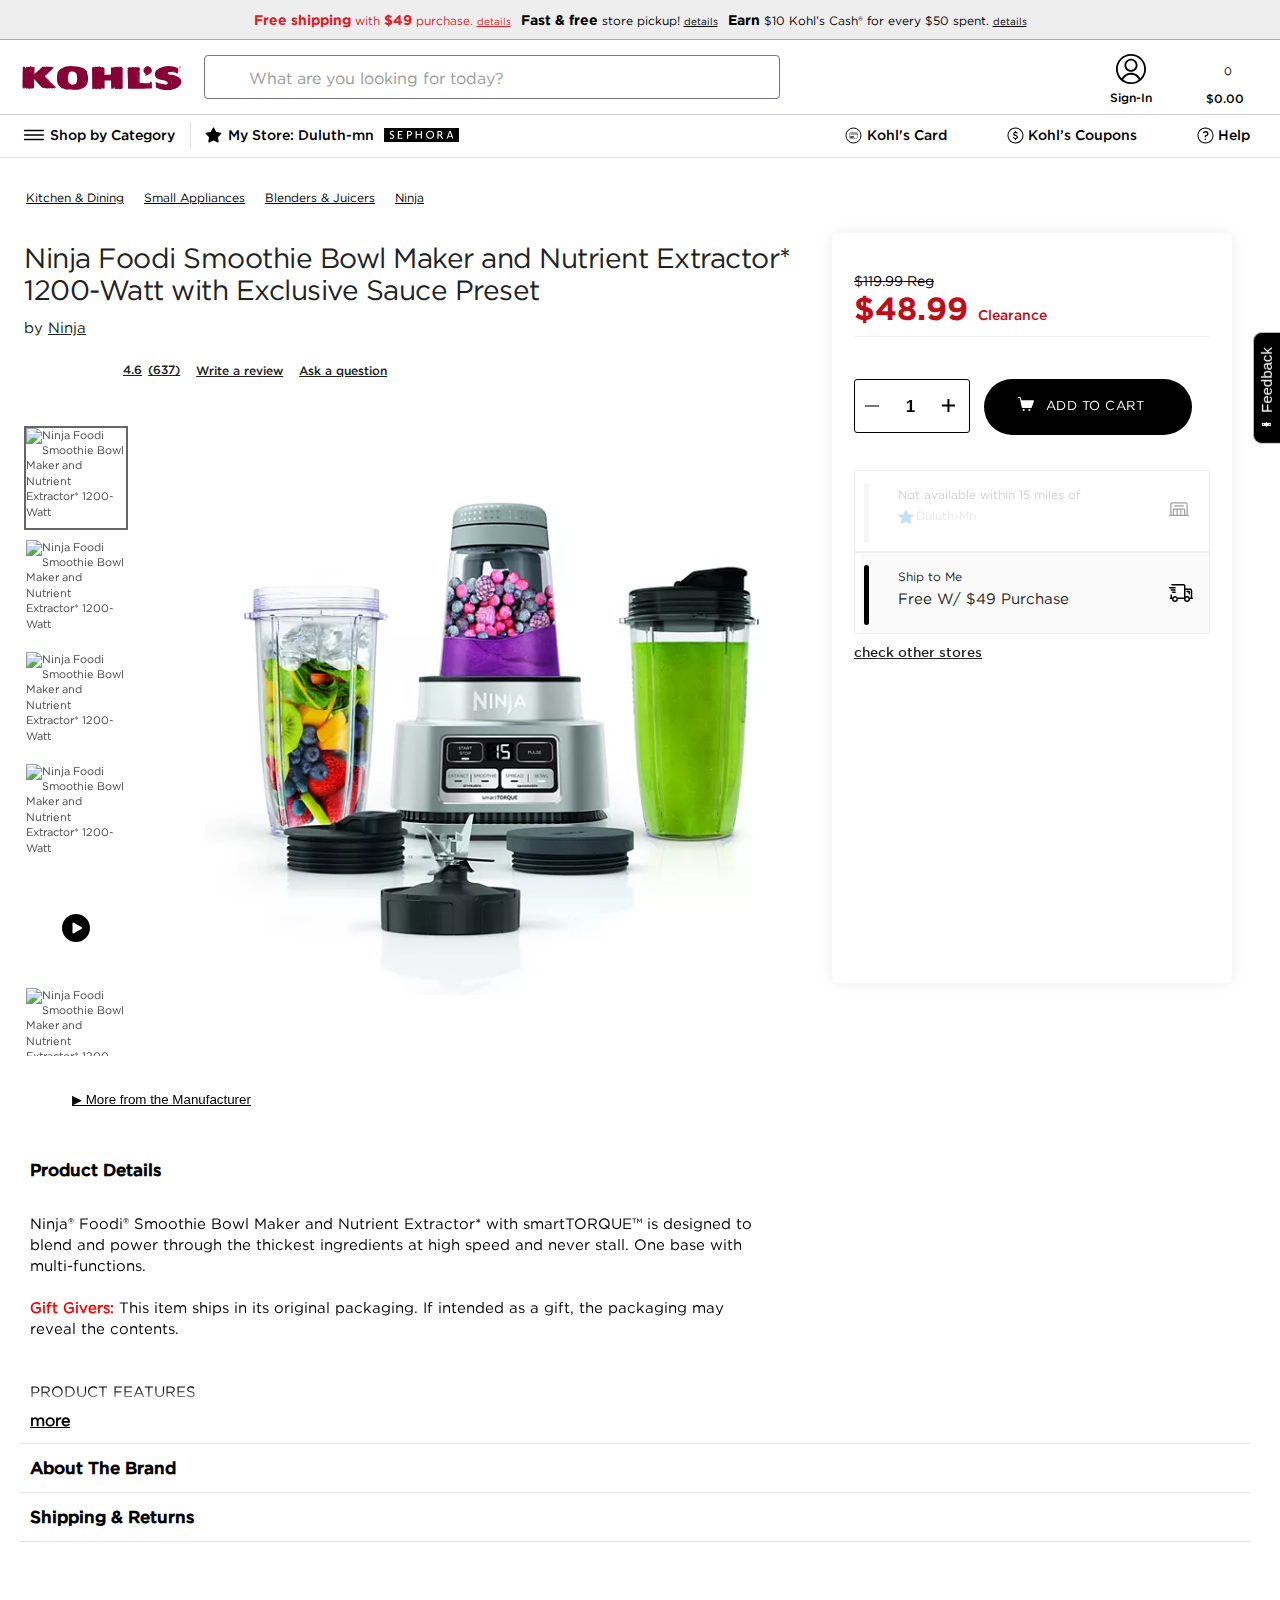
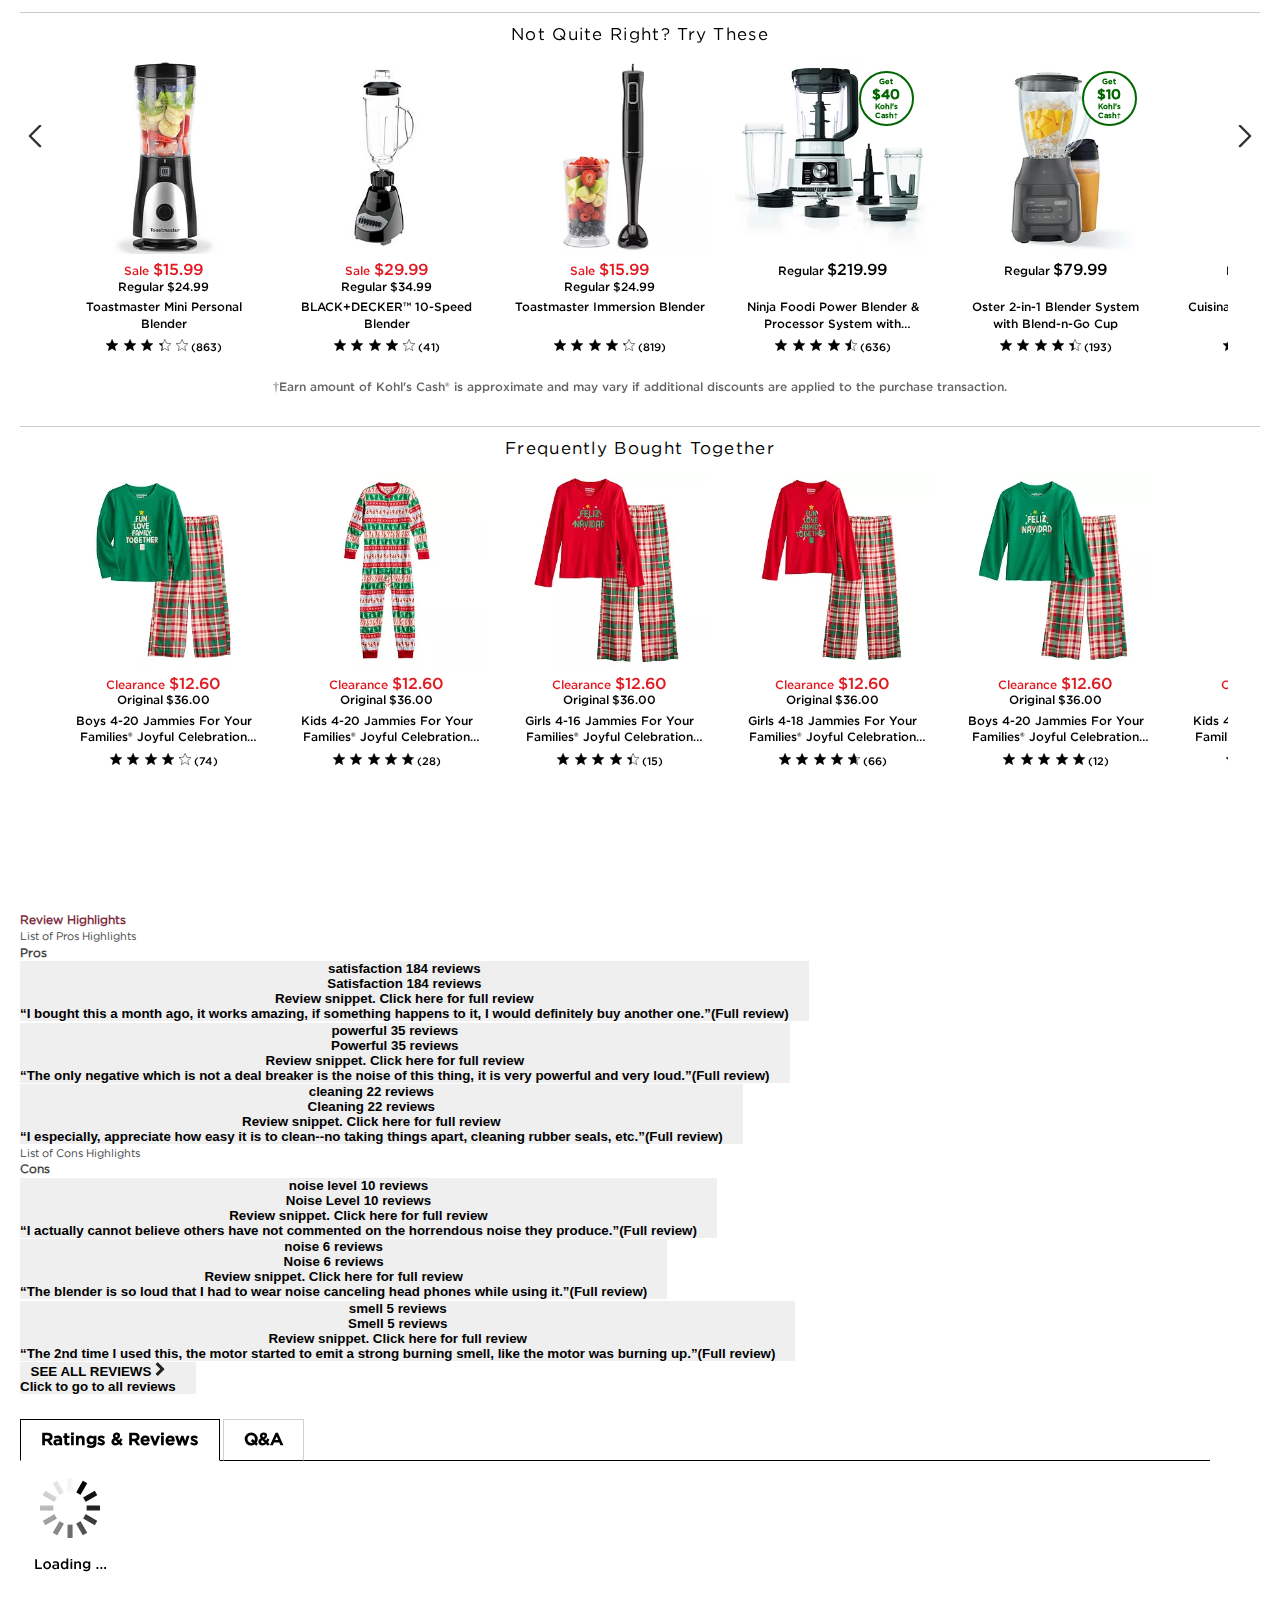
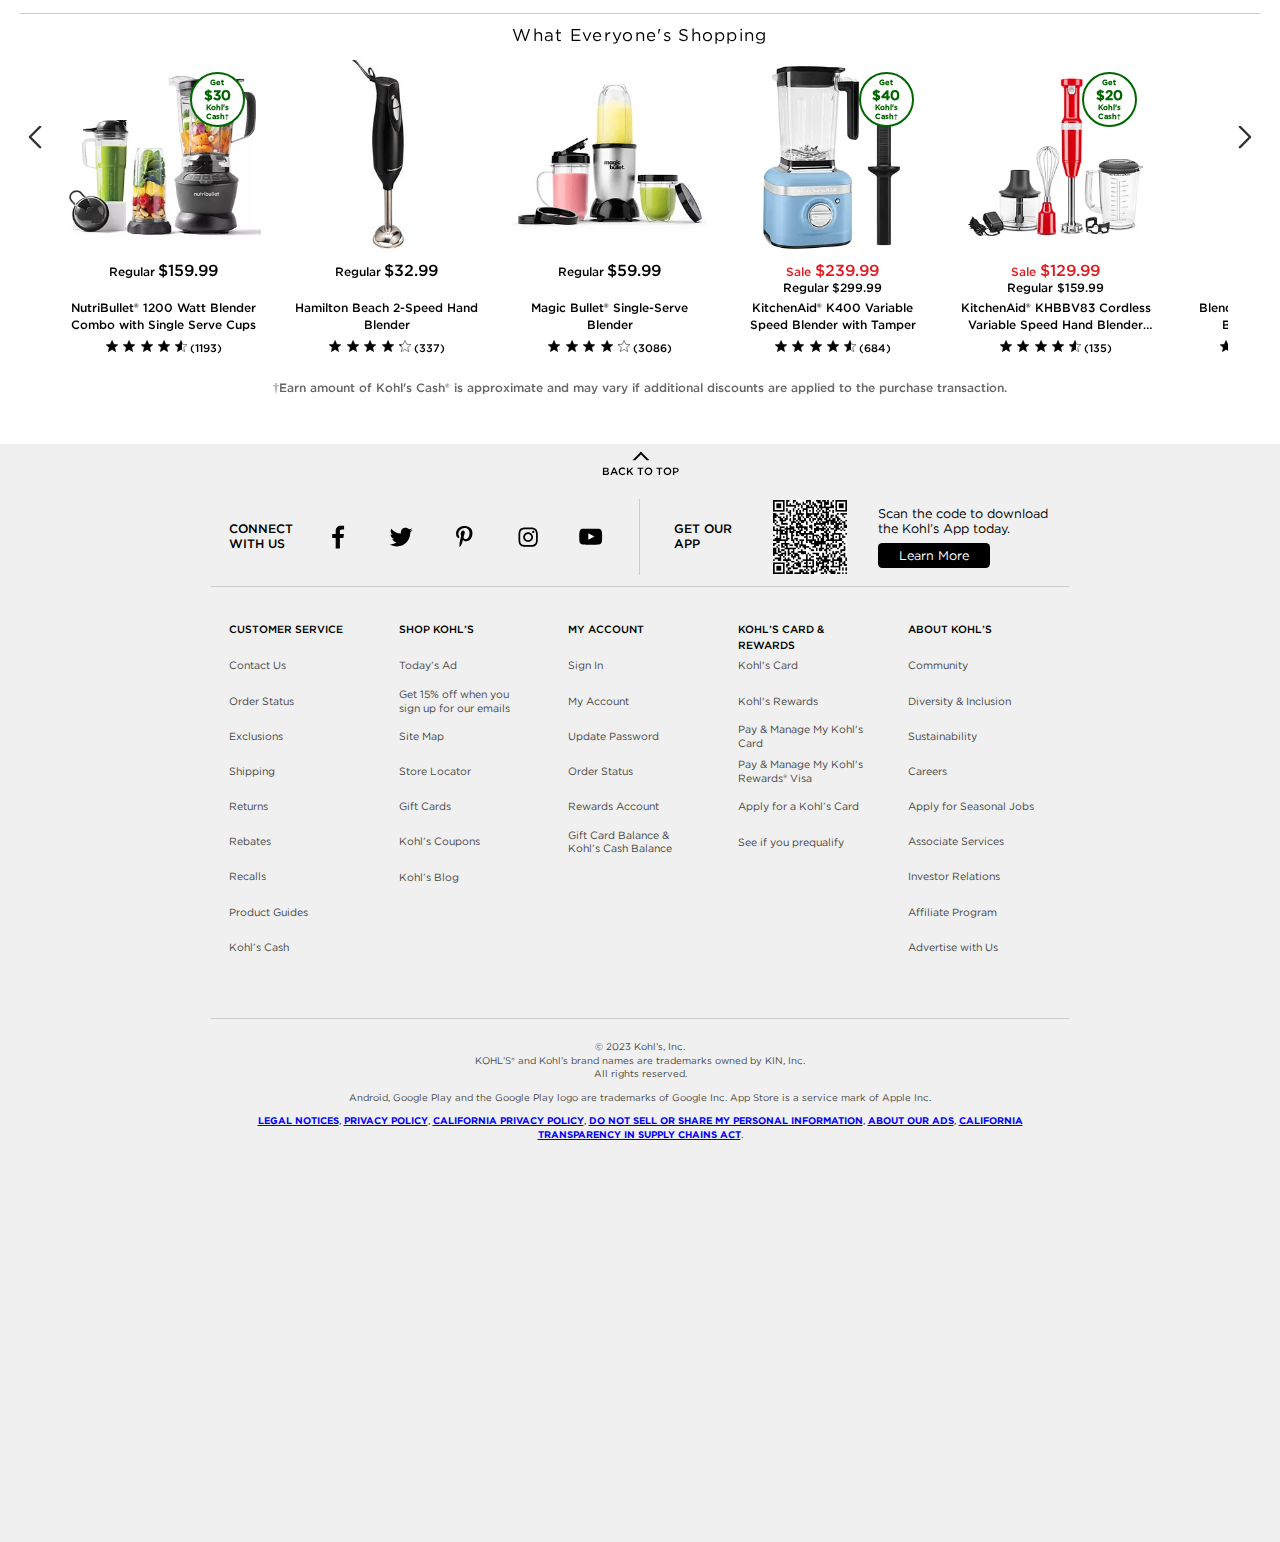
